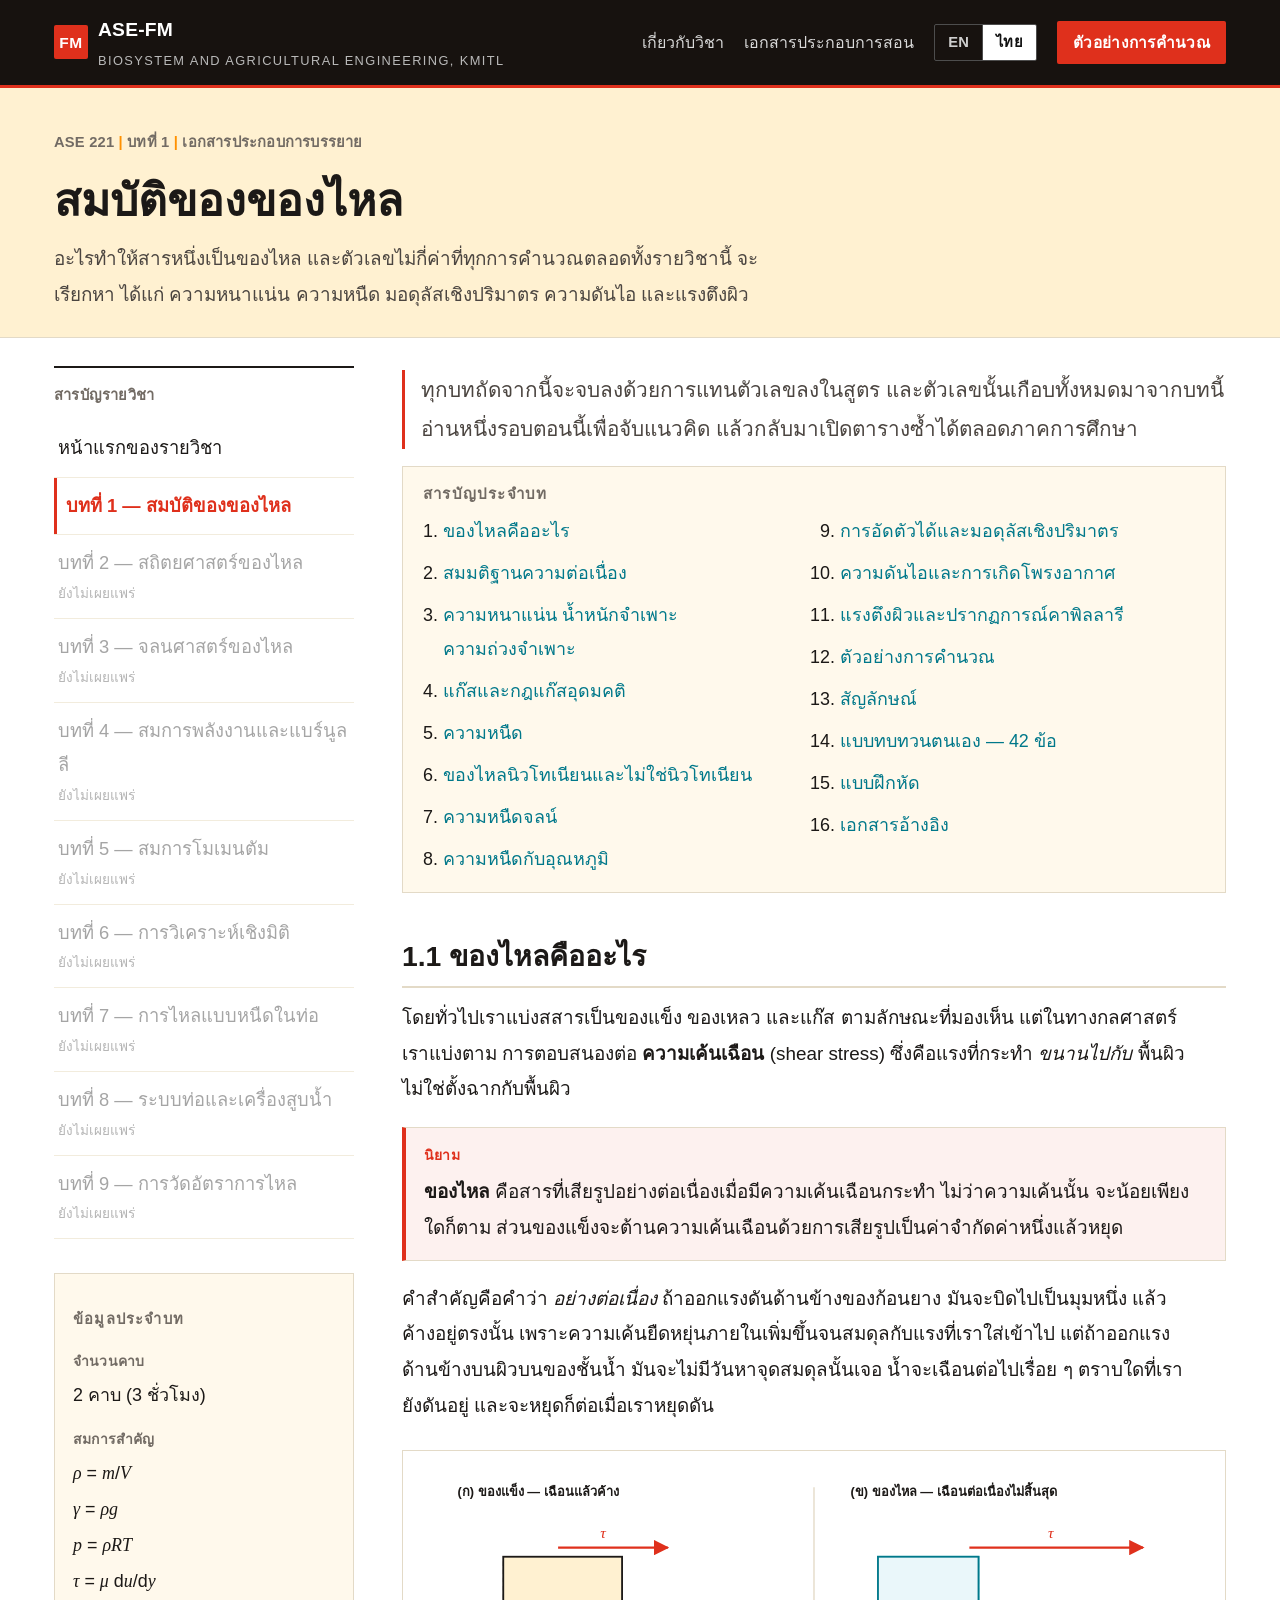
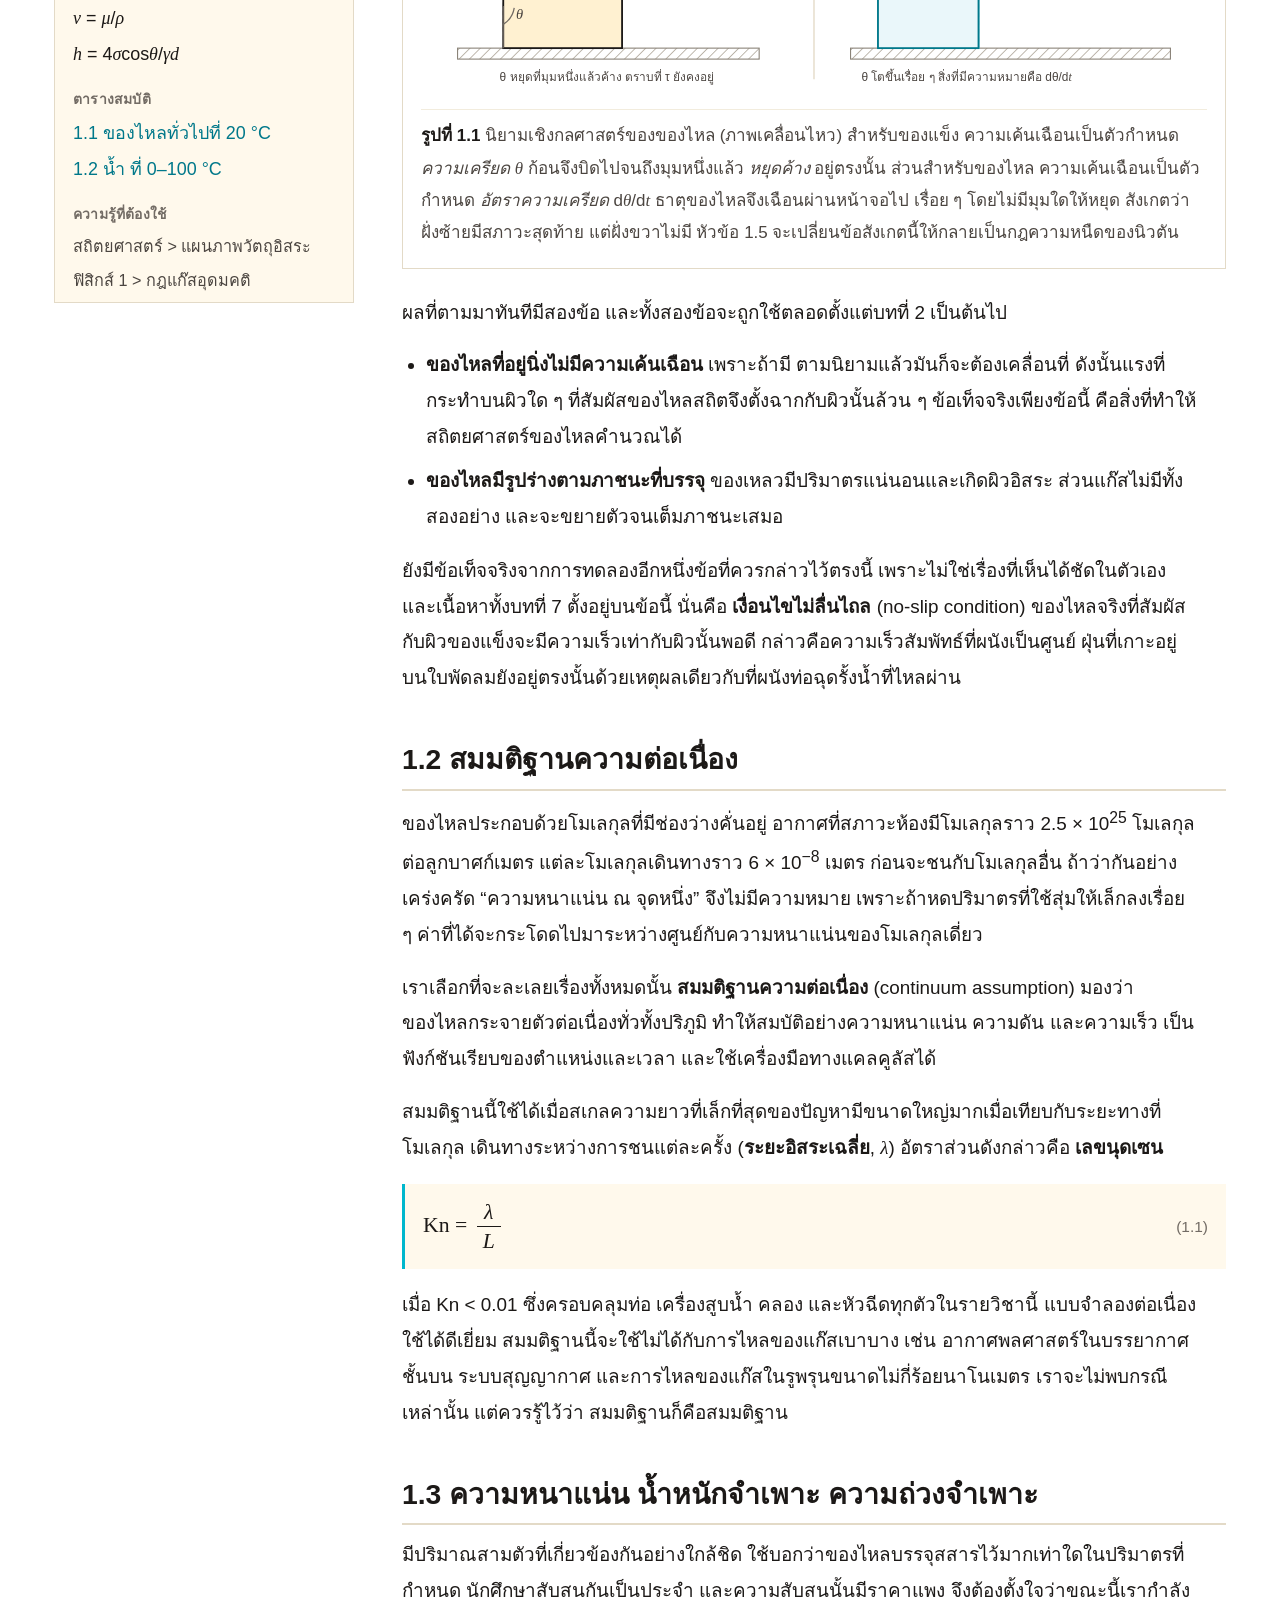
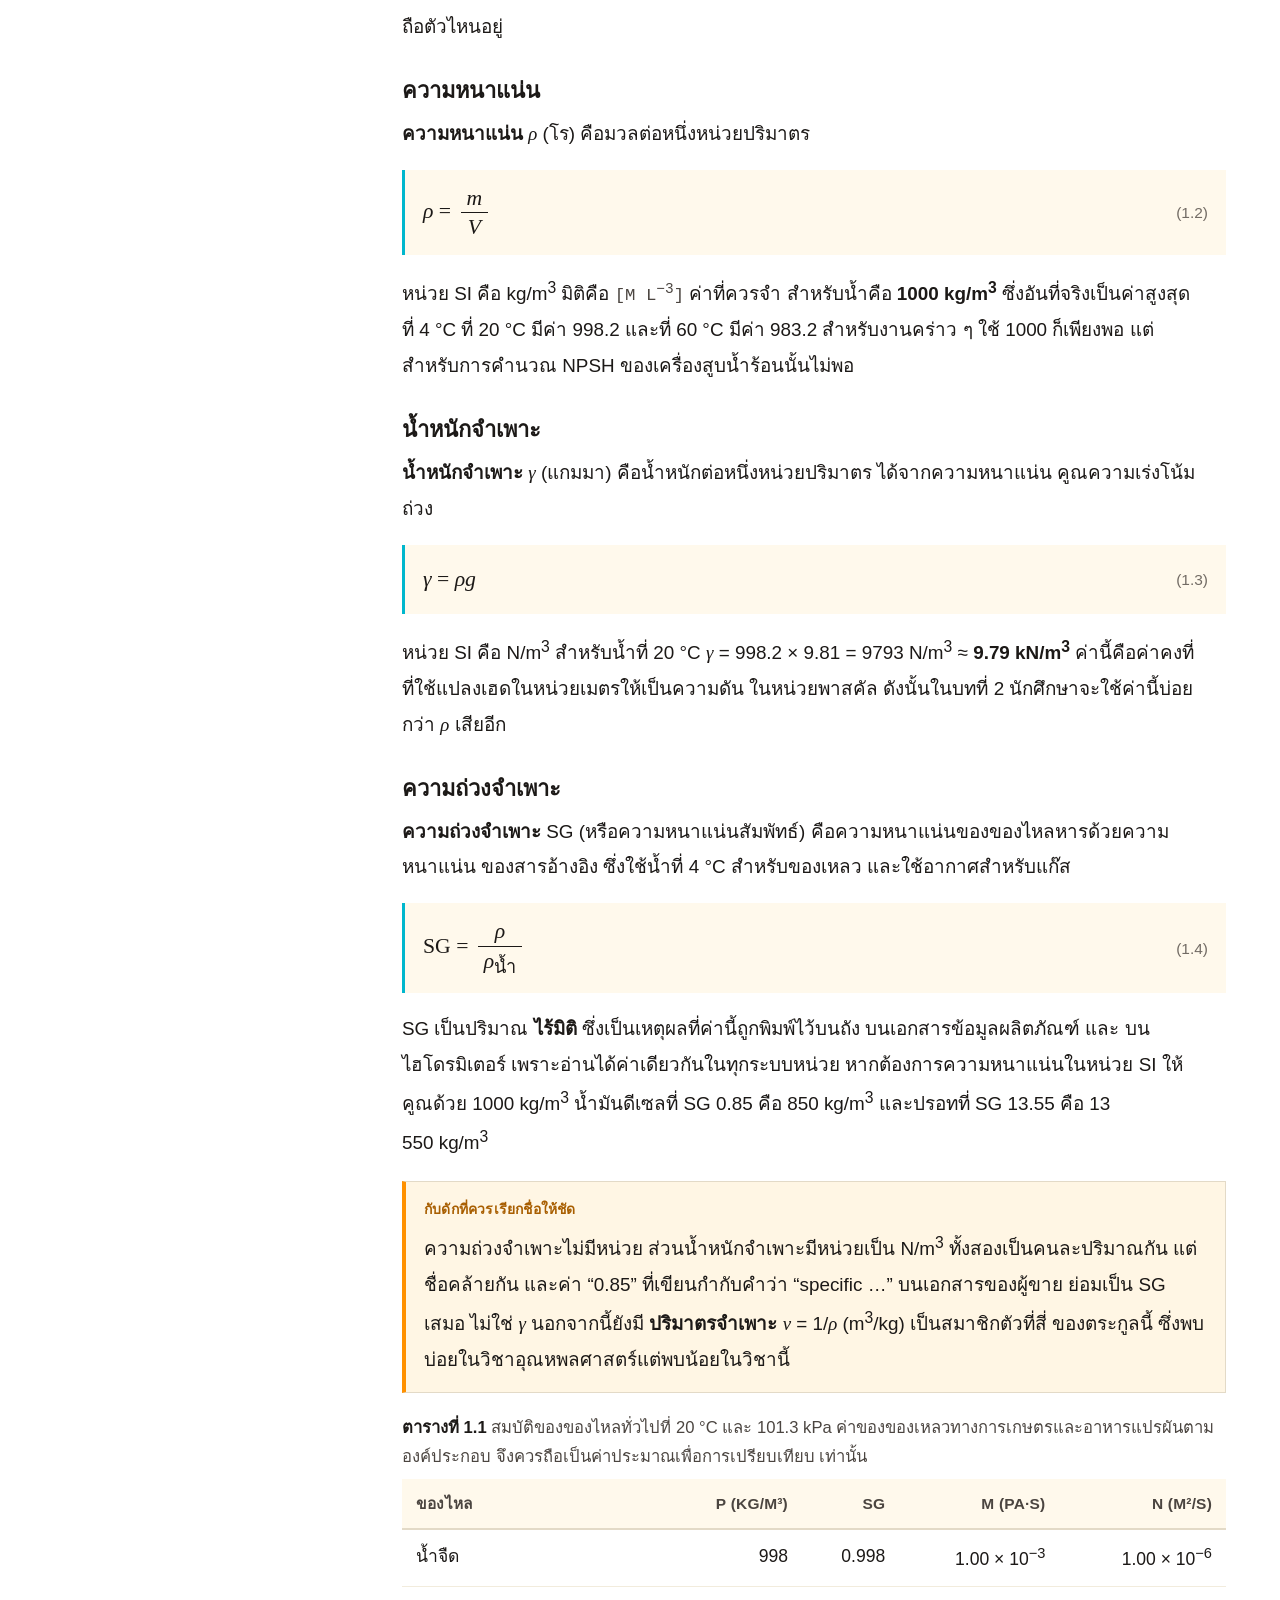
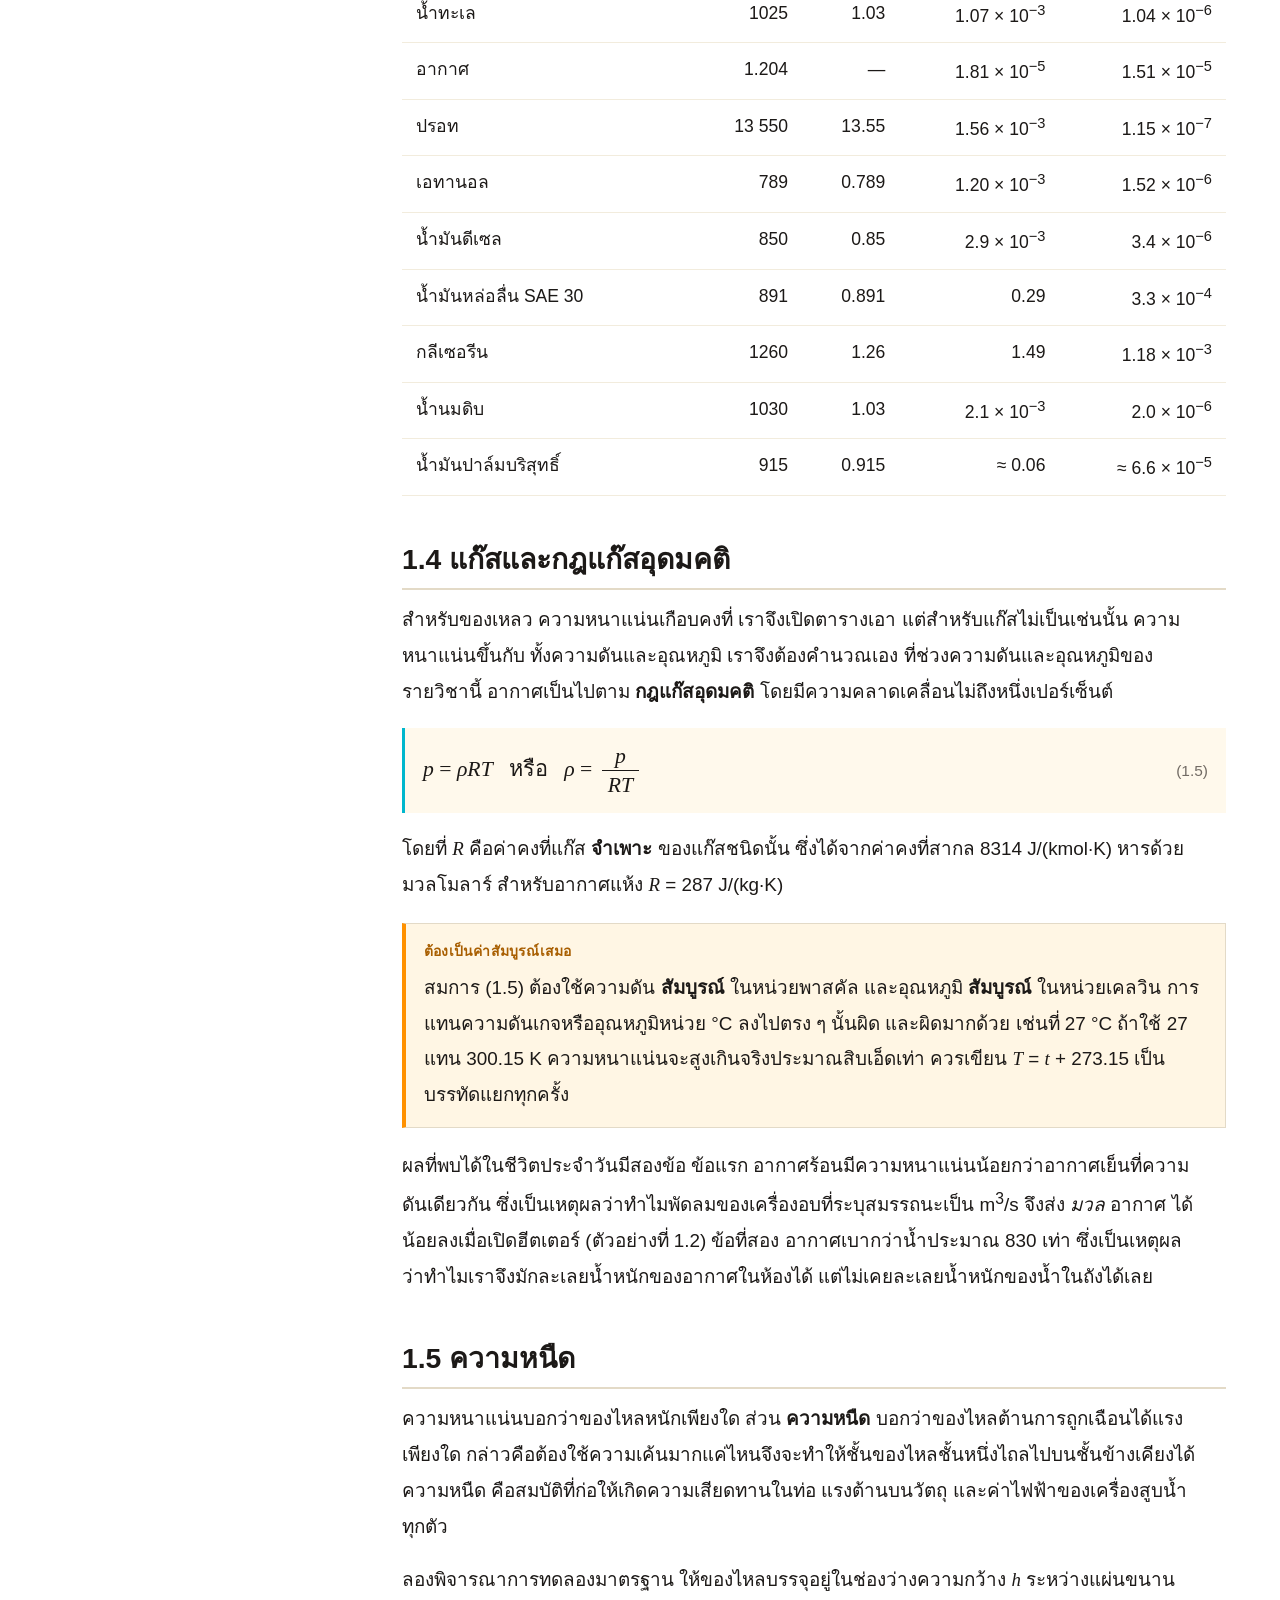
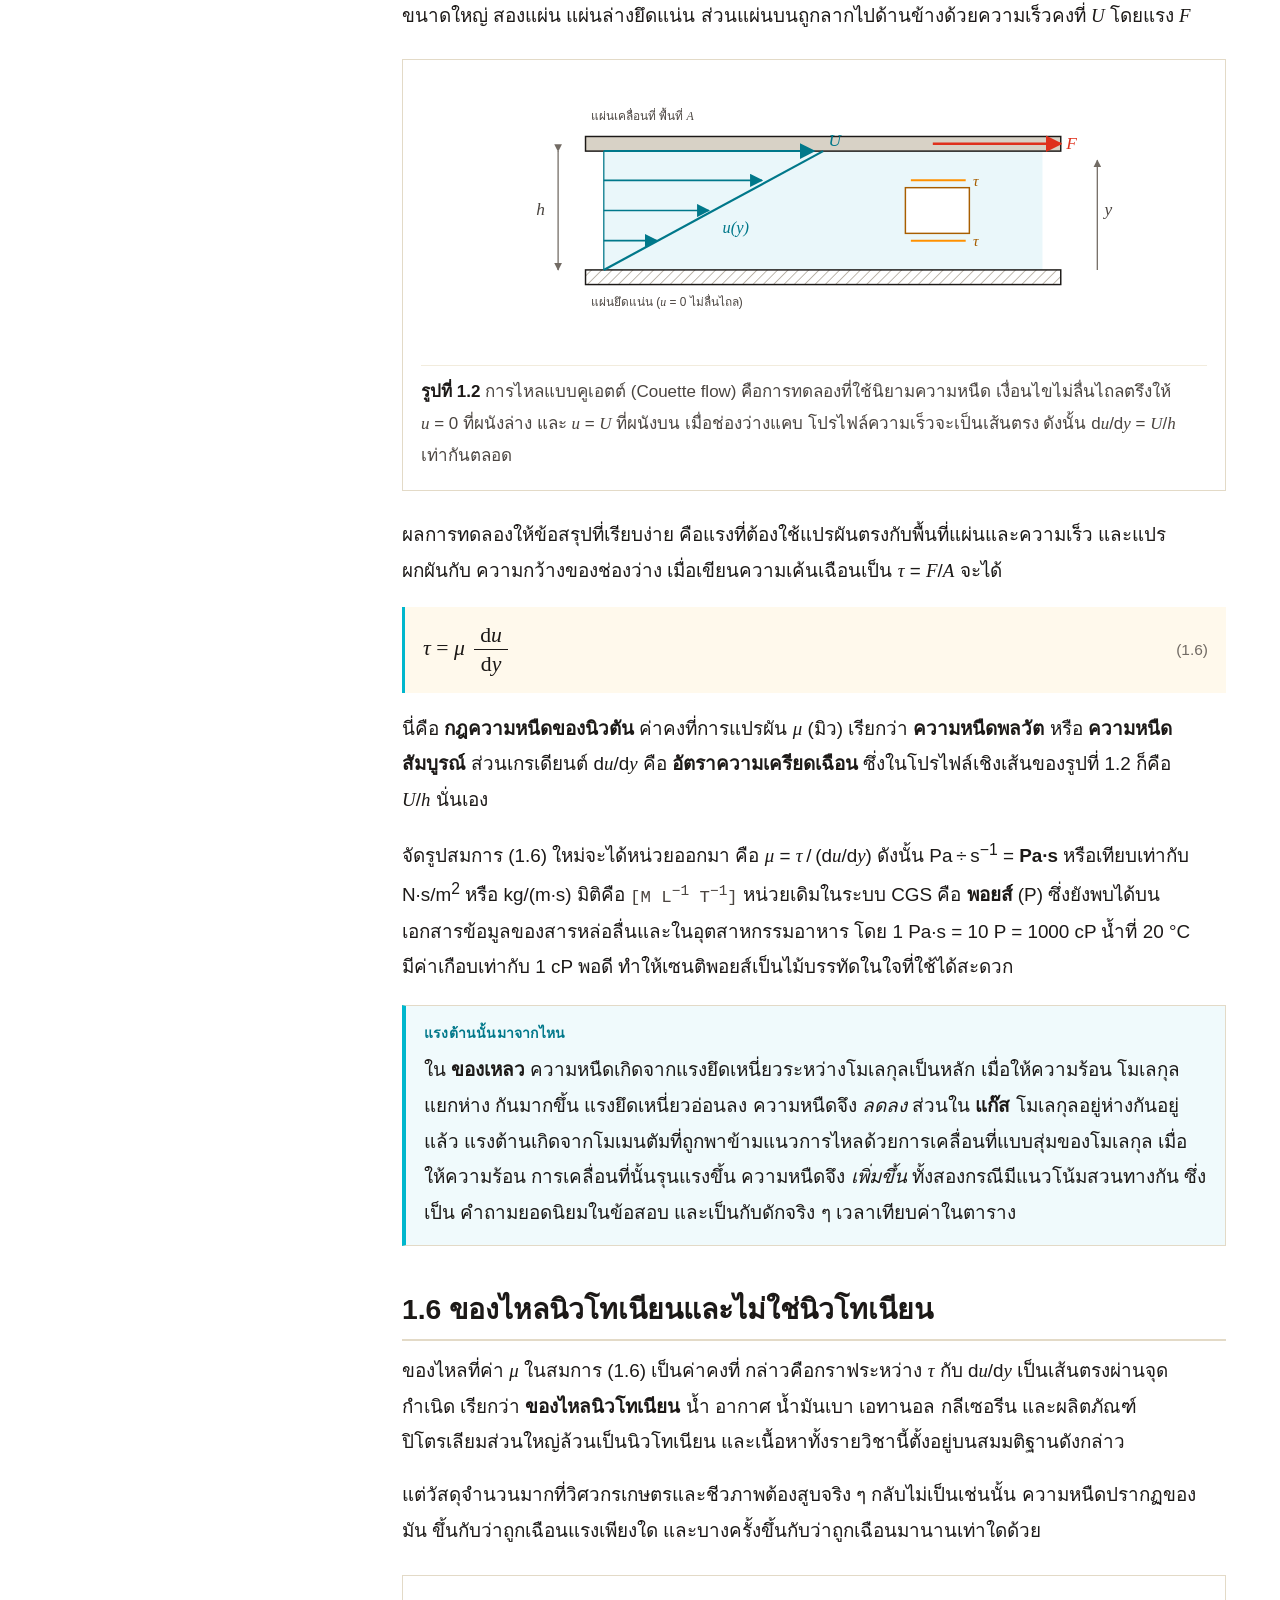
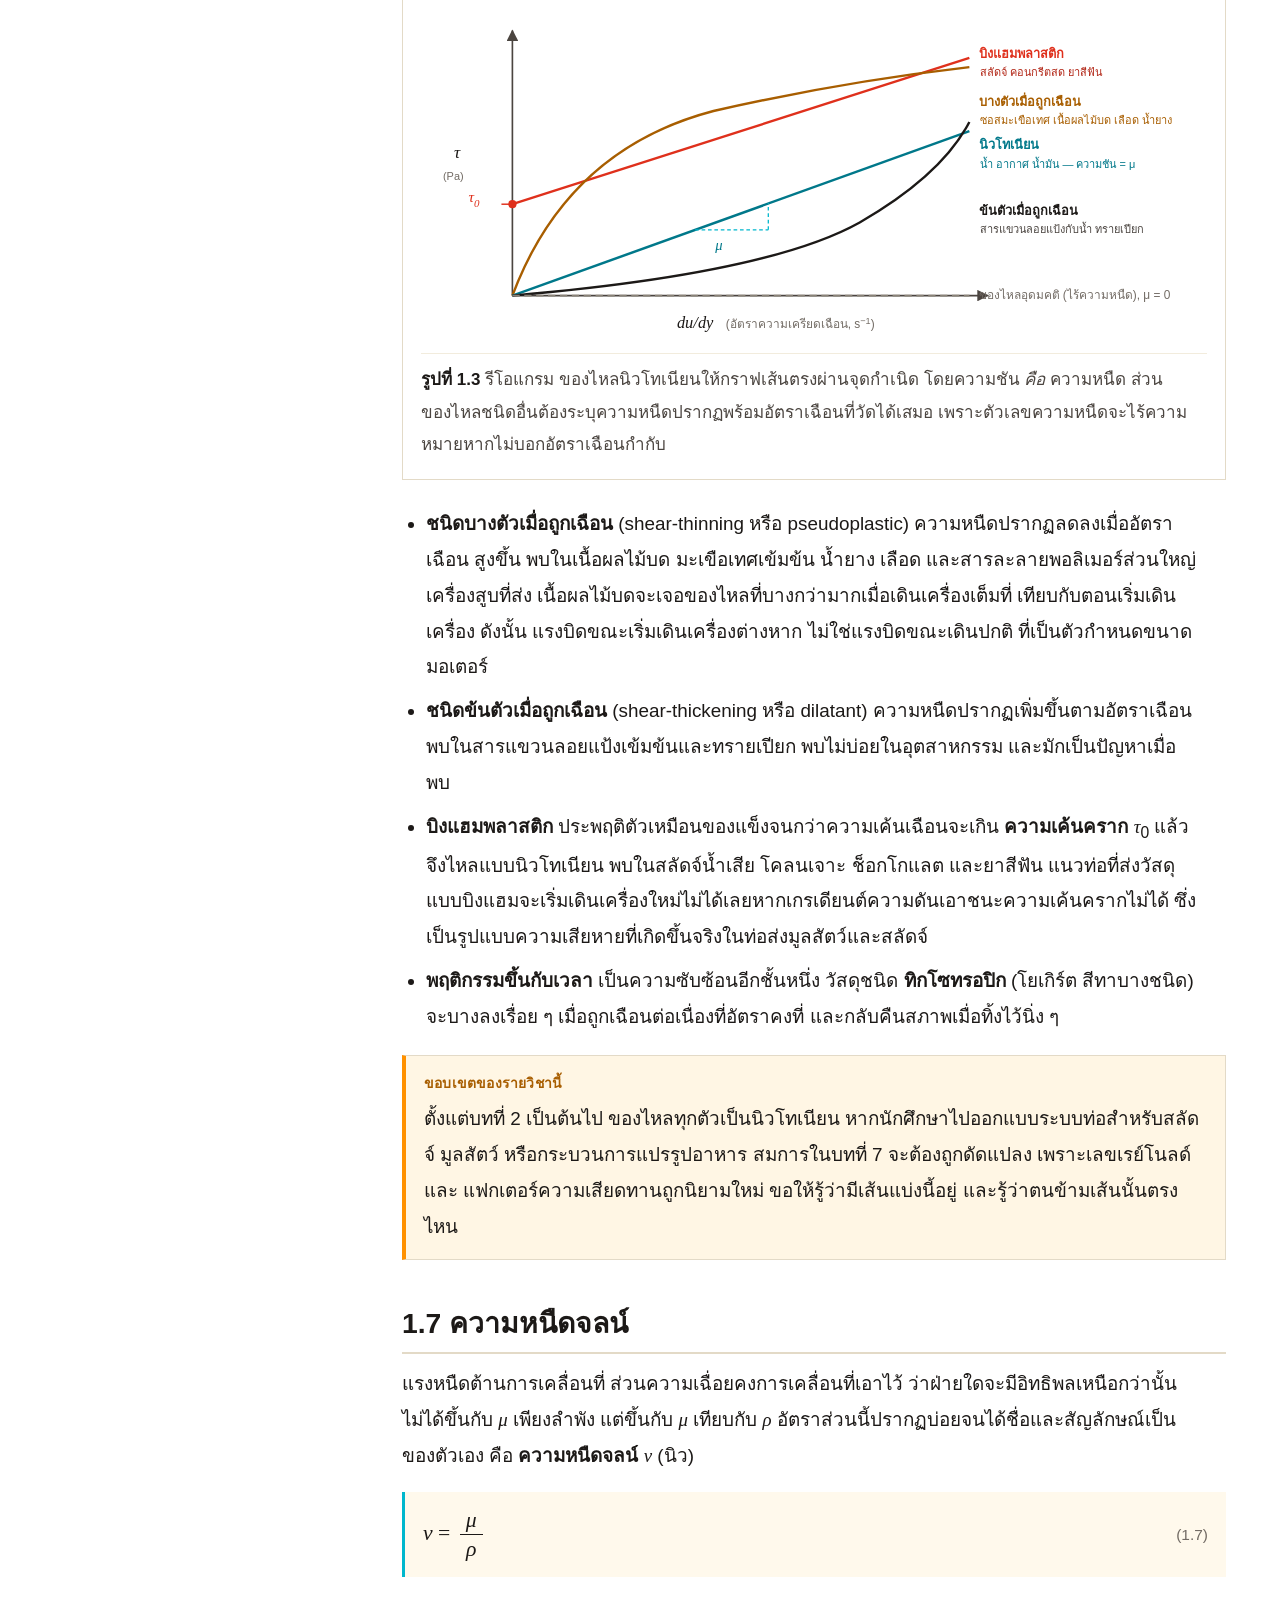
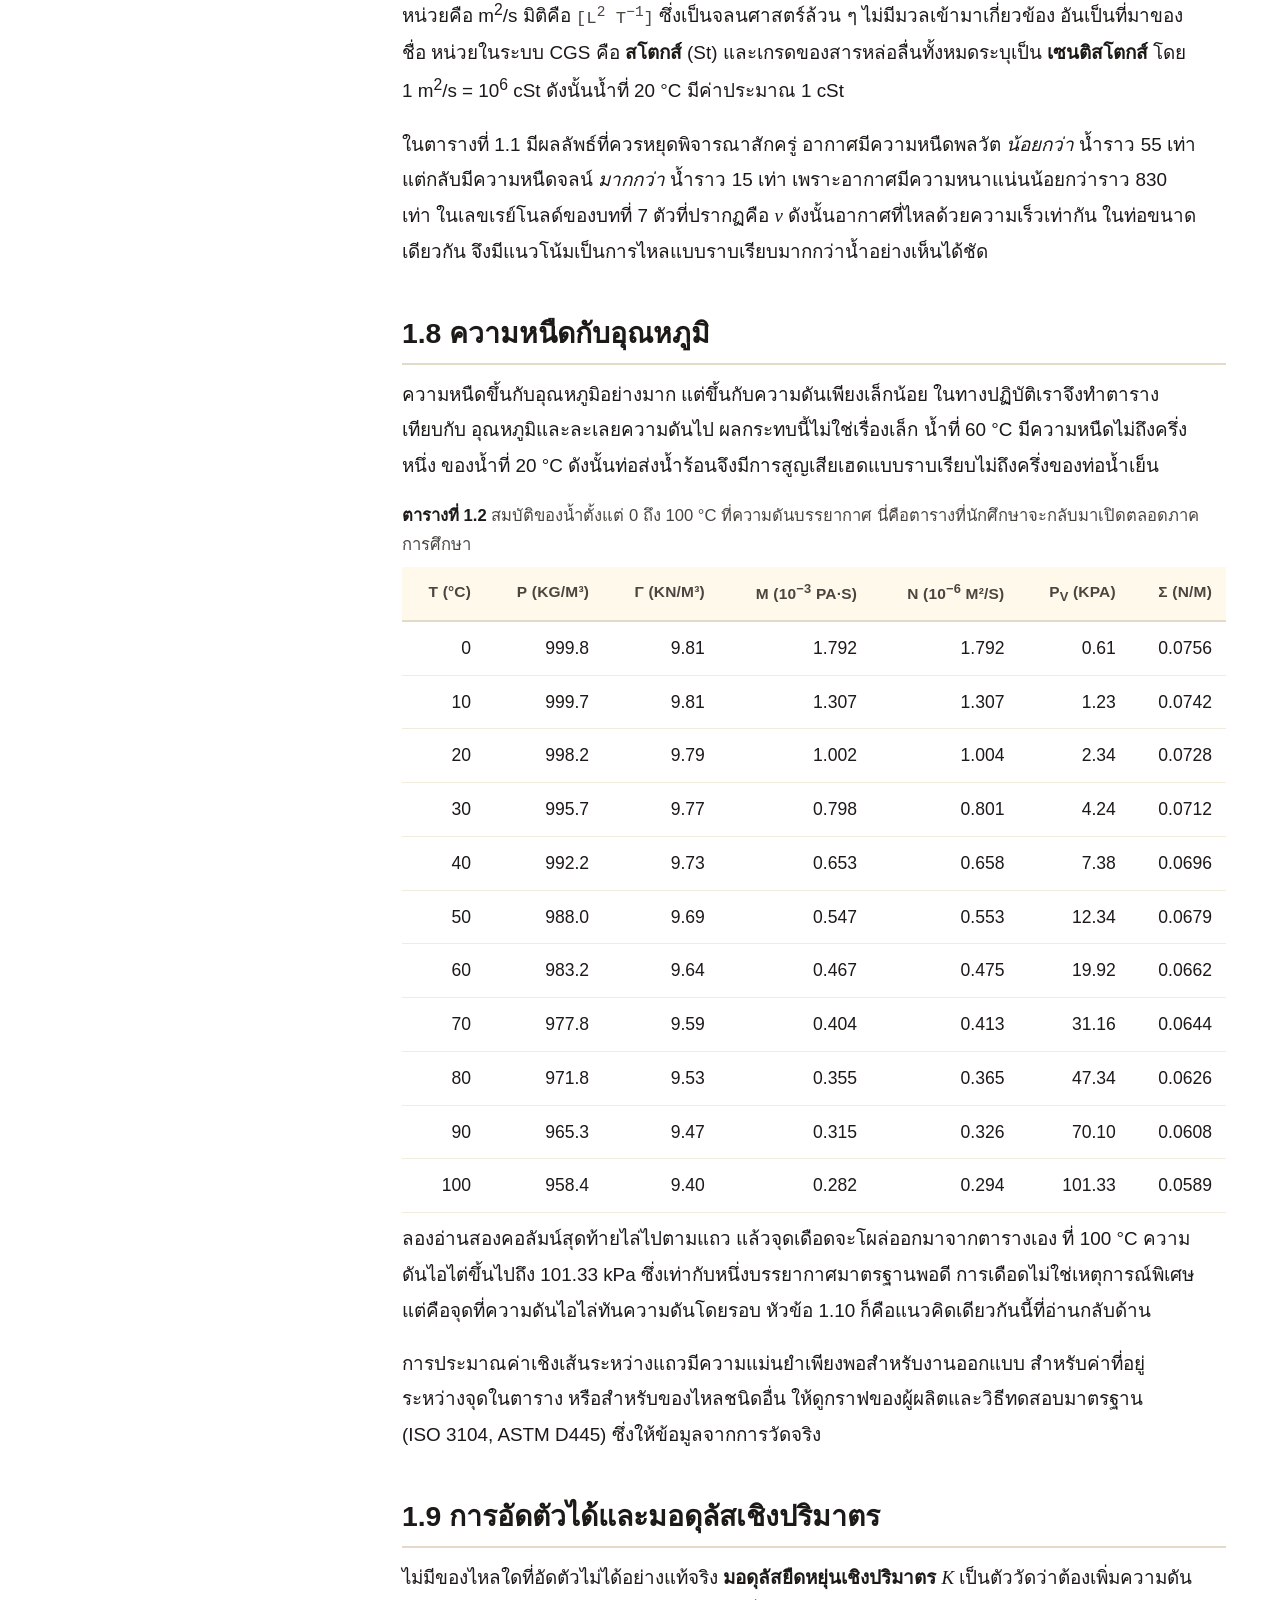
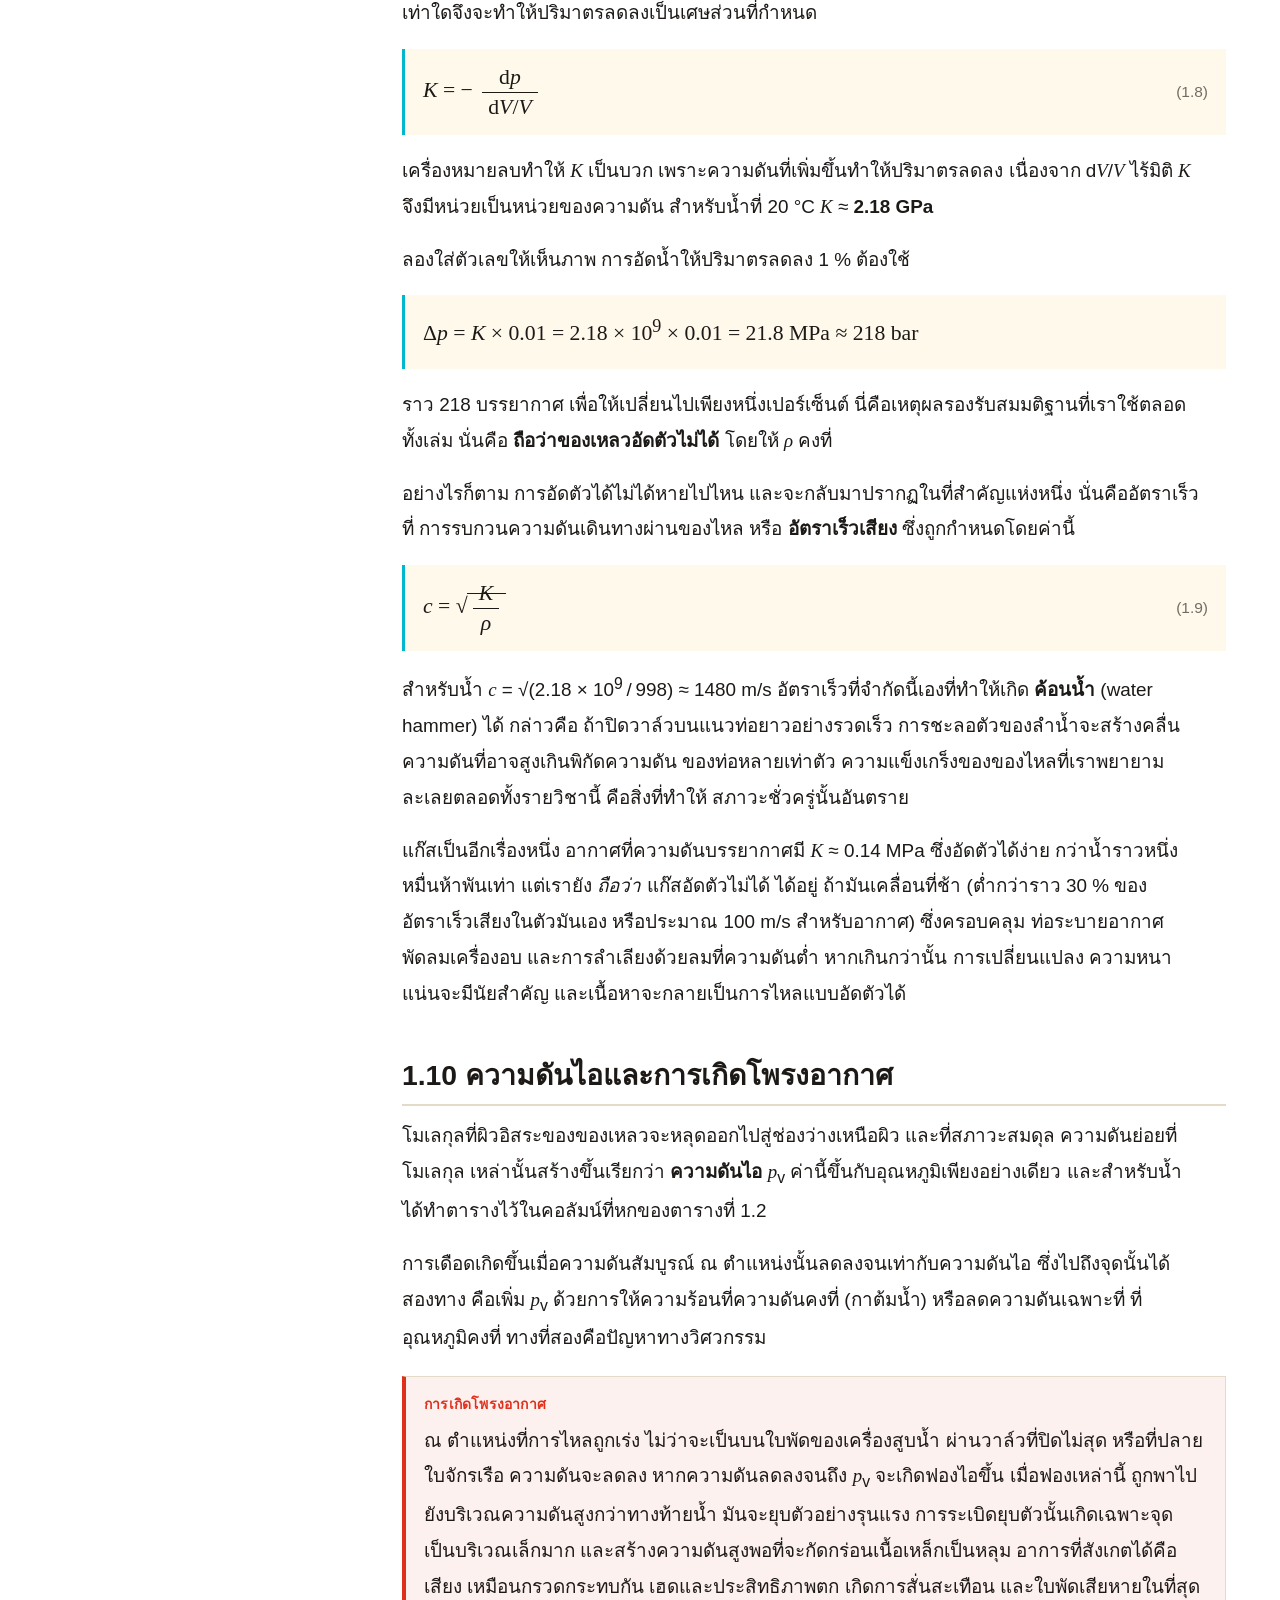
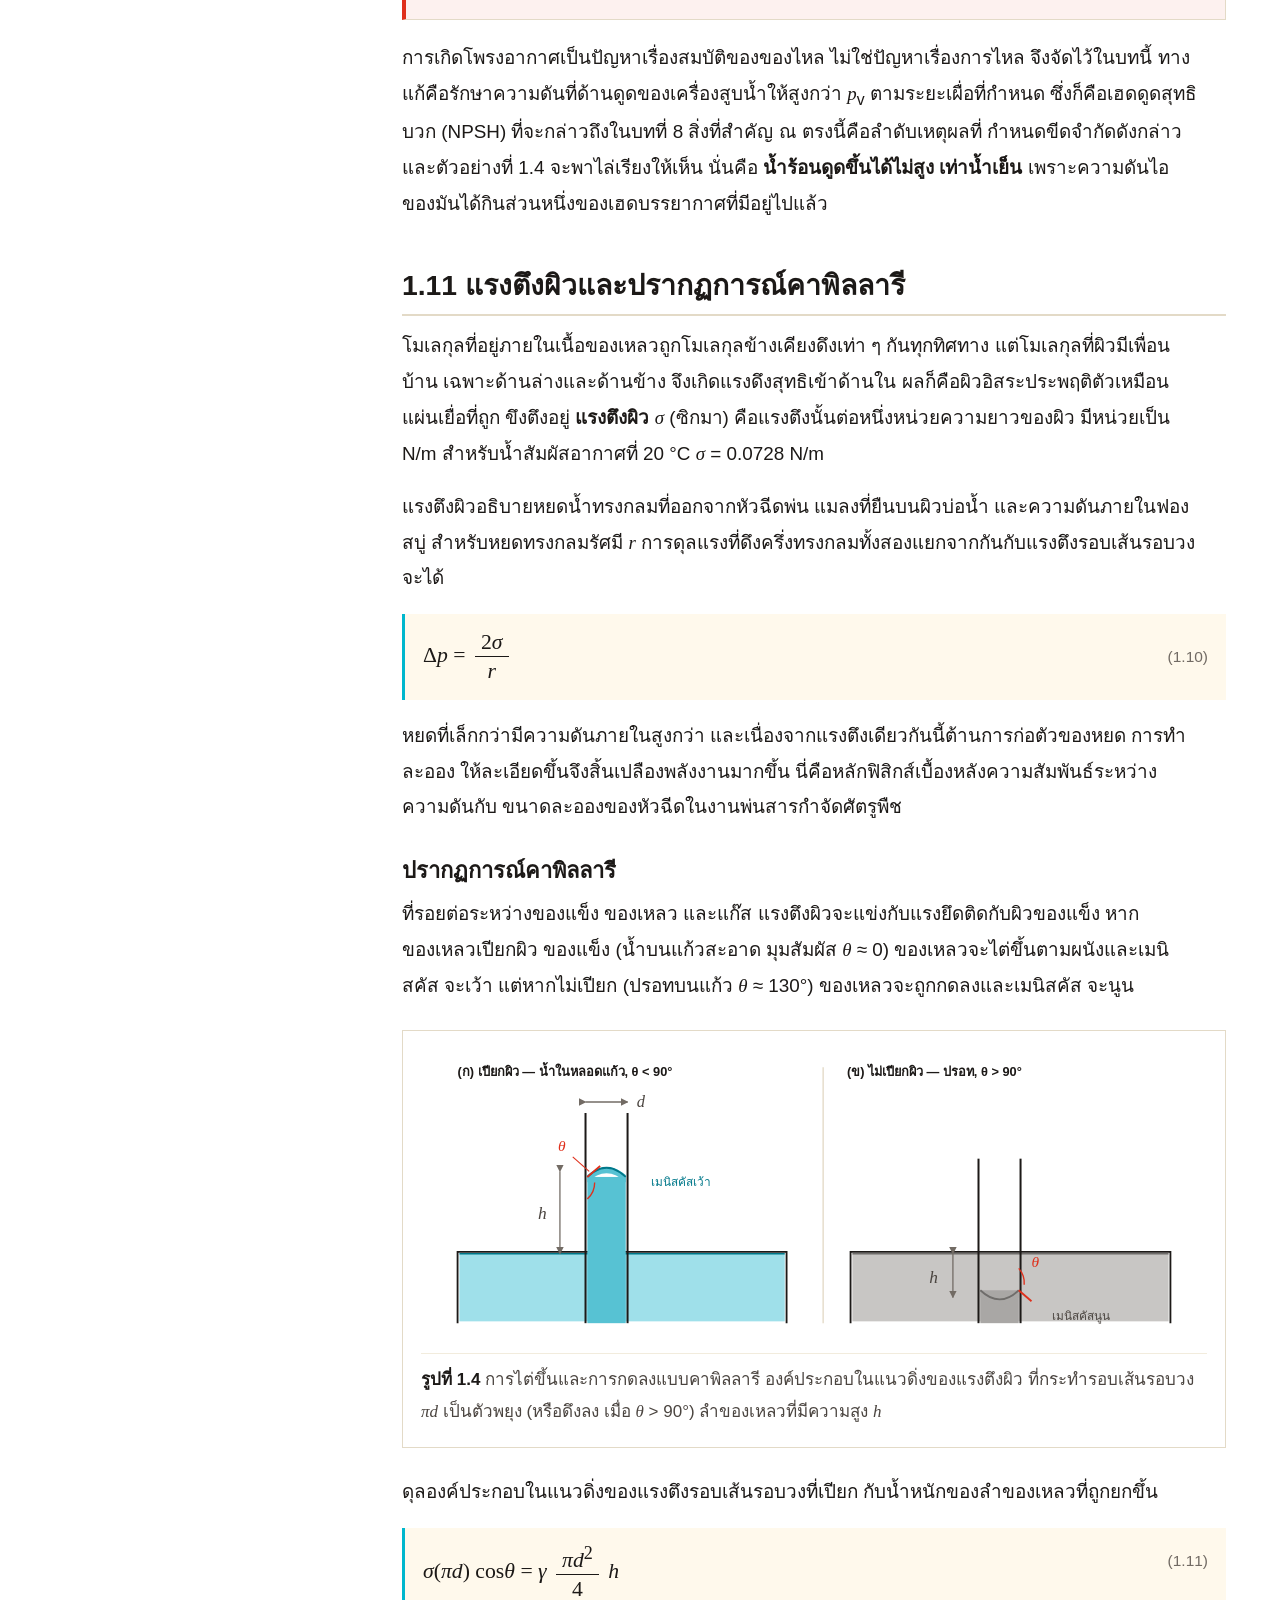
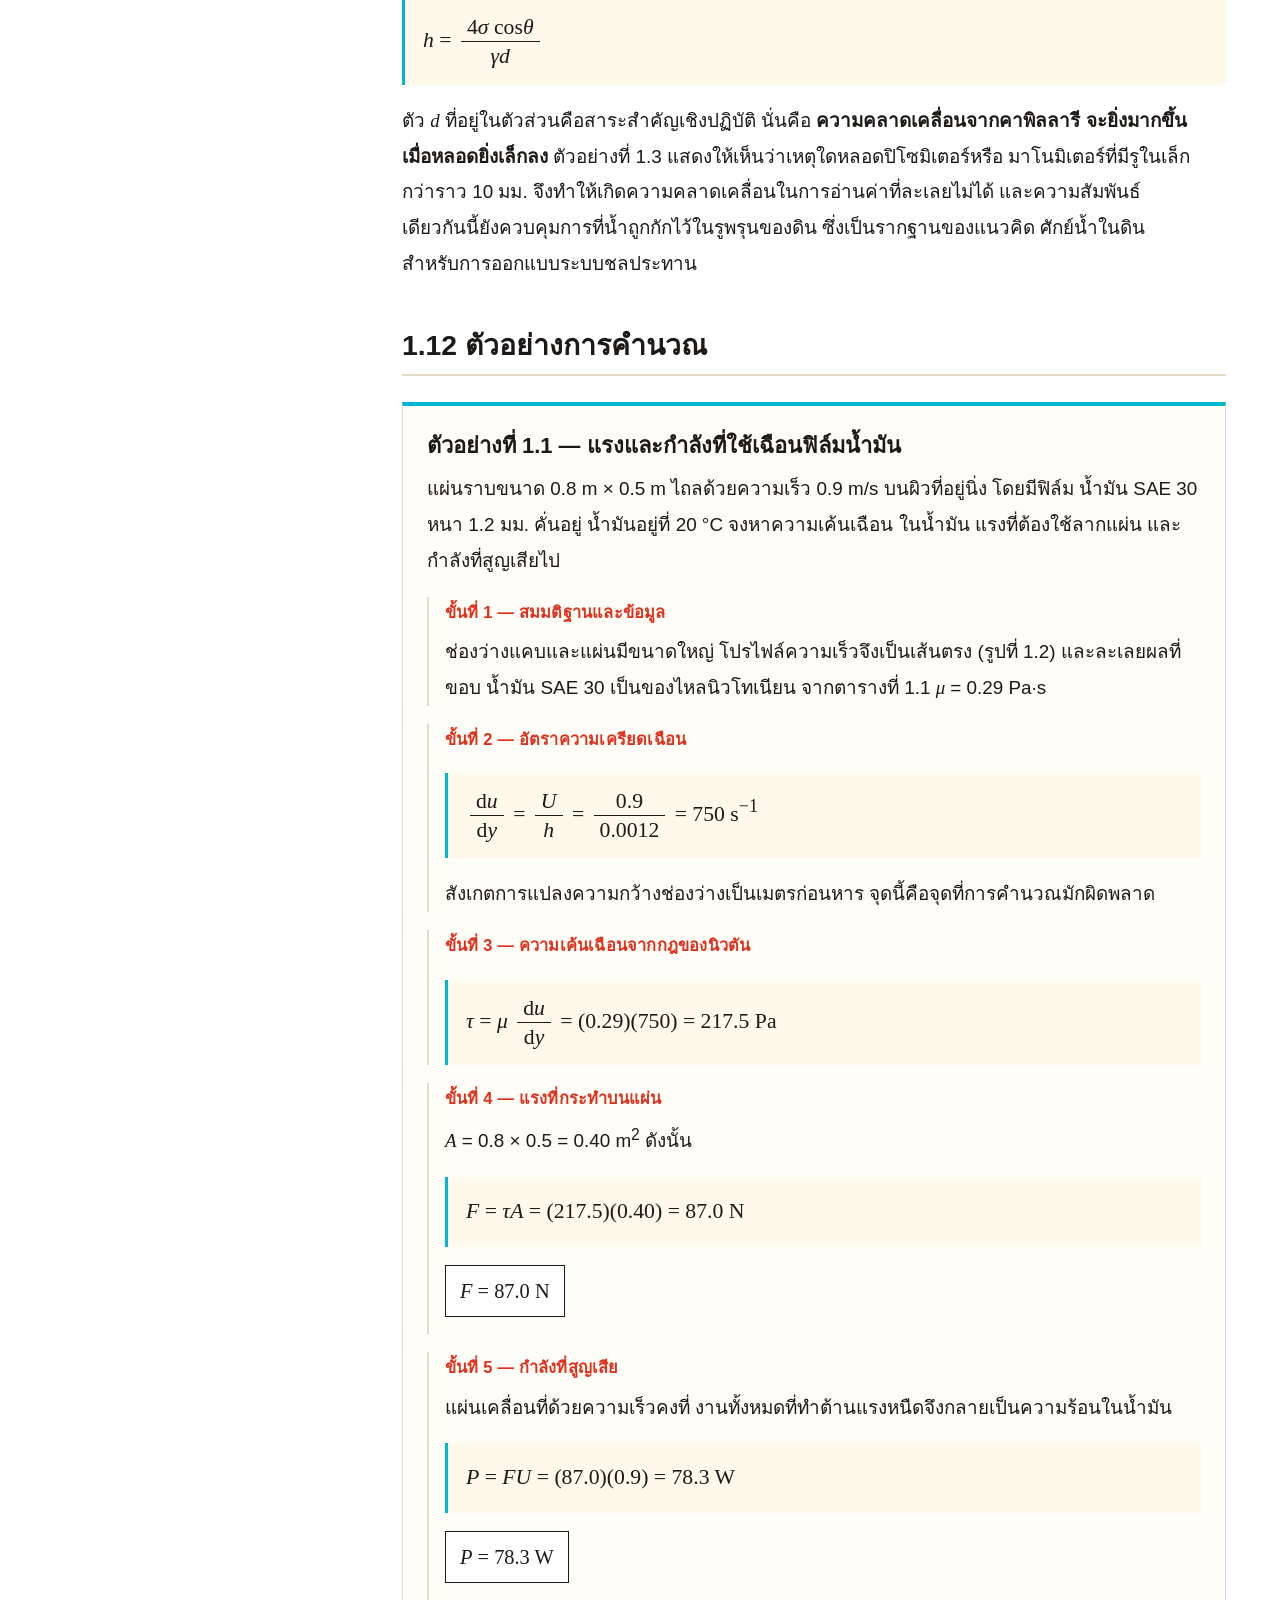
==== chapter1-th.html @ c70776d1 "Add 42-question self-check to Chapter 1 as §1.14 Students asked to review the concepts before attemp" ====
<!DOCTYPE html>
<html lang="th">
<head>
<meta charset="utf-8">
<meta name="viewport" content="width=device-width, initial-scale=1">
<title>บทที่ 1: สมบัติของของไหล | ASE 221 กลศาสตร์ของไหล</title>
<meta name="description" content="ของไหลคืออะไร สมมติฐานความต่อเนื่อง ความหนาแน่นและน้ำหนักจำเพาะ กฎแก๊สอุดมคติ ความหนืดและกฎของนิวตัน ของไหลไม่ใช่นิวโทเนียน มอดุลัสเชิงปริมาตร ความดันไอและโพรงอากาศ แรงตึงผิวและปรากฏการณ์คาพิลลารี">
<link rel="stylesheet" href="style.css">
</head>
<body>

<header class="topbar">
  <div class="topbar-inner">
    <a class="logo" href="index-th.html">
      <span class="logo-mark">FM</span>
      <span class="logo-text">ASE-FM<small lang="en">Biosystem and Agricultural Engineering, KMITL</small></span>
    </a>
    <span class="topbar-spacer"></span>
    <nav class="topbar-nav">
      <a href="index-th.html">เกี่ยวกับวิชา</a>
      <a href="chapter1-th.html">เอกสารประกอบการสอน</a>
    </nav>
    <div class="lang-switch">
      <a href="chapter1.html" lang="en">EN</a>
      <a href="chapter1-th.html" class="active">ไทย</a>
    </div>
    <a class="btn-give" href="#s12">ตัวอย่างการคำนวณ</a>
  </div>
</header>

<div class="masthead">
  <div class="masthead-inner">
    <p class="eyebrow">ASE 221 <span>|</span> บทที่ 1 <span>|</span> เอกสารประกอบการบรรยาย</p>
    <h1>สมบัติของของไหล</h1>
    <p class="tagline">อะไรทำให้สารหนึ่งเป็นของไหล และตัวเลขไม่กี่ค่าที่ทุกการคำนวณตลอดทั้งรายวิชานี้
      จะเรียกหา ได้แก่ ความหนาแน่น ความหนืด มอดุลัสเชิงปริมาตร ความดันไอ และแรงตึงผิว</p>
  </div>
</div>

<div class="layout">

  <aside class="sidebar">
    <nav class="course-menu">
      <h2>สารบัญรายวิชา</h2>
      <ul>
        <li><a href="index-th.html">หน้าแรกของรายวิชา</a></li>
        <li><a href="chapter1-th.html" class="active">บทที่&nbsp;1 &mdash; สมบัติของของไหล</a></li>
        <li><span class="muted">บทที่&nbsp;2 &mdash; สถิตยศาสตร์ของไหล<em>ยังไม่เผยแพร่</em></span></li>
        <li><span class="muted">บทที่&nbsp;3 &mdash; จลนศาสตร์ของไหล<em>ยังไม่เผยแพร่</em></span></li>
        <li><span class="muted">บทที่&nbsp;4 &mdash; สมการพลังงานและแบร์นูลลี<em>ยังไม่เผยแพร่</em></span></li>
        <li><span class="muted">บทที่&nbsp;5 &mdash; สมการโมเมนตัม<em>ยังไม่เผยแพร่</em></span></li>
        <li><span class="muted">บทที่&nbsp;6 &mdash; การวิเคราะห์เชิงมิติ<em>ยังไม่เผยแพร่</em></span></li>
        <li><span class="muted">บทที่&nbsp;7 &mdash; การไหลแบบหนืดในท่อ<em>ยังไม่เผยแพร่</em></span></li>
        <li><span class="muted">บทที่&nbsp;8 &mdash; ระบบท่อและเครื่องสูบน้ำ<em>ยังไม่เผยแพร่</em></span></li>
        <li><span class="muted">บทที่&nbsp;9 &mdash; การวัดอัตราการไหล<em>ยังไม่เผยแพร่</em></span></li>
      </ul>
    </nav>

    <section class="course-info">
      <h2>ข้อมูลประจำบท</h2>
      <dl>
        <dt>จำนวนคาบ</dt>
        <dd>2 คาบ (3 ชั่วโมง)</dd>

        <dt>สมการสำคัญ</dt>
        <dd>
          <ul>
            <li><var>&rho;</var> = <var>m</var>/<var>V</var></li>
            <li><var>&gamma;</var> = <var>&rho;g</var></li>
            <li><var>p</var> = <var>&rho;RT</var></li>
            <li><var>&tau;</var> = <var>&mu;</var> d<var>u</var>/d<var>y</var></li>
            <li><var>&nu;</var> = <var>&mu;</var>/<var>&rho;</var></li>
            <li><var>h</var> = 4<var>&sigma;</var>cos<var>&theta;</var>/<var>&gamma;d</var></li>
          </ul>
        </dd>

        <dt>ตารางสมบัติ</dt>
        <dd>
          <ul>
            <li><a href="#t1">1.1 ของไหลทั่วไปที่ 20&nbsp;&deg;C</a></li>
            <li><a href="#t2">1.2 น้ำ ที่ 0&ndash;100&nbsp;&deg;C</a></li>
          </ul>
        </dd>

        <dt>ความรู้ที่ต้องใช้</dt>
        <dd class="crumbs">สถิตยศาสตร์ &gt; แผนภาพวัตถุอิสระ</dd>
        <dd class="crumbs">ฟิสิกส์ 1 &gt; กฎแก๊สอุดมคติ</dd>
      </dl>
    </section>
  </aside>

  <main class="content">

    <p class="lead">ทุกบทถัดจากนี้จะจบลงด้วยการแทนตัวเลขลงในสูตร และตัวเลขนั้นเกือบทั้งหมดมาจากบทนี้
      อ่านหนึ่งรอบตอนนี้เพื่อจับแนวคิด แล้วกลับมาเปิดตารางซ้ำได้ตลอดภาคการศึกษา</p>

    <nav class="toc">
      <h2>สารบัญประจำบท</h2>
      <ol>
        <li><a href="#s1">ของไหลคืออะไร</a></li>
        <li><a href="#s2">สมมติฐานความต่อเนื่อง</a></li>
        <li><a href="#s3">ความหนาแน่น น้ำหนักจำเพาะ ความถ่วงจำเพาะ</a></li>
        <li><a href="#s4">แก๊สและกฎแก๊สอุดมคติ</a></li>
        <li><a href="#s5">ความหนืด</a></li>
        <li><a href="#s6">ของไหลนิวโทเนียนและไม่ใช่นิวโทเนียน</a></li>
        <li><a href="#s7">ความหนืดจลน์</a></li>
        <li><a href="#s8">ความหนืดกับอุณหภูมิ</a></li>
        <li><a href="#s9">การอัดตัวได้และมอดุลัสเชิงปริมาตร</a></li>
        <li><a href="#s10">ความดันไอและการเกิดโพรงอากาศ</a></li>
        <li><a href="#s11">แรงตึงผิวและปรากฏการณ์คาพิลลารี</a></li>
        <li><a href="#s12">ตัวอย่างการคำนวณ</a></li>
        <li><a href="#s13">สัญลักษณ์</a></li>
        <li><a href="#s14">แบบทบทวนตนเอง &mdash; 42 ข้อ</a></li>
        <li><a href="#s15">แบบฝึกหัด</a></li>
        <li><a href="#s16">เอกสารอ้างอิง</a></li>
      </ol>
    </nav>

    <!-- ============================================================ 1.1 -->
    <h2 id="s1">1.1 ของไหลคืออะไร</h2>

    <p>โดยทั่วไปเราแบ่งสสารเป็นของแข็ง ของเหลว และแก๊ส ตามลักษณะที่มองเห็น แต่ในทางกลศาสตร์เราแบ่งตาม
      การตอบสนองต่อ <b>ความเค้นเฉือน</b> (shear stress) ซึ่งคือแรงที่กระทำ <em>ขนานไปกับ</em> พื้นผิว
      ไม่ใช่ตั้งฉากกับพื้นผิว</p>

    <div class="callout rule">
      <span class="label">นิยาม</span>
      <p><b>ของไหล</b> คือสารที่เสียรูปอย่างต่อเนื่องเมื่อมีความเค้นเฉือนกระทำ ไม่ว่าความเค้นนั้น
        จะน้อยเพียงใดก็ตาม ส่วนของแข็งจะต้านความเค้นเฉือนด้วยการเสียรูปเป็นค่าจำกัดค่าหนึ่งแล้วหยุด</p>
    </div>

    <p>คำสำคัญคือคำว่า <em>อย่างต่อเนื่อง</em> ถ้าออกแรงดันด้านข้างของก้อนยาง มันจะบิดไปเป็นมุมหนึ่ง
      แล้วค้างอยู่ตรงนั้น เพราะความเค้นยืดหยุ่นภายในเพิ่มขึ้นจนสมดุลกับแรงที่เราใส่เข้าไป แต่ถ้าออกแรง
      ด้านข้างบนผิวบนของชั้นน้ำ มันจะไม่มีวันหาจุดสมดุลนั้นเจอ น้ำจะเฉือนต่อไปเรื่อย ๆ ตราบใดที่เรายังดันอยู่
      และจะหยุดก็ต่อเมื่อเราหยุดดัน</p>

    <figure>
      <svg viewBox="0 0 860 250" role="img" aria-label="ภาพซ้าย: ของแข็งถูกเฉือนเป็นมุมคงที่แล้วหยุด ภาพขวา: ธาตุของไหลที่เฉือนต่อเนื่องไม่สิ้นสุด">
        <defs>
          <marker id="a1" viewBox="0 0 10 10" refX="9" refY="5" markerWidth="7" markerHeight="7" orient="auto">
            <path d="M0,0 L10,5 L0,10 z" fill="#DF301C"/>
          </marker>
          <pattern id="hatch" width="8" height="8" patternUnits="userSpaceOnUse" patternTransform="rotate(45)">
            <line x1="0" y1="0" x2="0" y2="8" stroke="#b9b2a7" stroke-width="2"/>
          </pattern>
        </defs>

        <text x="40" y="30" font-family="Leelawadee UI, Tahoma, Arial" font-size="14" font-weight="700" fill="#1c1917">(ก) ของแข็ง &mdash; เฉือนแล้วค้าง</text>
        <rect x="40" y="196" width="330" height="12" fill="url(#hatch)" stroke="#8a8378" stroke-width="1.2"/>
        <rect x="90" y="96" width="130" height="100" fill="none" stroke="#c9c9c9" stroke-width="1.6" stroke-dasharray="5 4"/>
        <rect class="shear-solid" x="90" y="96" width="130" height="100" fill="#FFF1D1" stroke="#1c1917" stroke-width="2"/>
        <g class="stress-solid">
          <line x1="150" y1="86" x2="270" y2="86" stroke="#DF301C" stroke-width="2.4" marker-end="url(#a1)"/>
          <text x="196" y="76" font-family="Cambria, Georgia, serif" font-size="17" font-style="italic" fill="#DF301C">&tau;</text>
        </g>
        <path d="M90,196 L90,150" stroke="#726b64" stroke-width="1.2"/>
        <g class="theta-mark">
          <path d="M90,170 A26,26 0 0,0 102,152" fill="none" stroke="#726b64" stroke-width="1.4"/>
          <text x="104" y="164" font-family="Cambria, Georgia, serif" font-size="16" font-style="italic" fill="#4b4540">&theta;</text>
        </g>
        <text x="86" y="232" font-family="Leelawadee UI, Tahoma, Arial" font-size="13" fill="#4b4540">&theta; หยุดที่มุมหนึ่งแล้วค้าง ตราบที่ &tau; ยังคงอยู่</text>

        <line x1="430" y1="20" x2="430" y2="230" stroke="#e3dac7" stroke-width="1.5"/>

        <text x="470" y="30" font-family="Leelawadee UI, Tahoma, Arial" font-size="14" font-weight="700" fill="#1c1917">(ข) ของไหล &mdash; เฉือนต่อเนื่องไม่สิ้นสุด</text>
        <rect x="470" y="196" width="350" height="12" fill="url(#hatch)" stroke="#8a8378" stroke-width="1.2"/>
        <rect x="500" y="96" width="110" height="100" fill="none" stroke="#c9c9c9" stroke-width="1.6" stroke-dasharray="5 4"/>
        <rect class="shear-fluid d1" x="500" y="96" width="110" height="100" fill="#eaf7fa" stroke="#9fd8e2" stroke-width="1.8"/>
        <rect class="shear-fluid d2" x="500" y="96" width="110" height="100" fill="#eaf7fa" stroke="#57c2d3" stroke-width="1.8"/>
        <rect class="shear-fluid" x="500" y="96" width="110" height="100" fill="#eaf7fa" stroke="#00788A" stroke-width="2"/>
        <g class="stress-fluid">
          <line x1="600" y1="86" x2="790" y2="86" stroke="#DF301C" stroke-width="2.4" marker-end="url(#a1)"/>
          <text x="686" y="76" font-family="Cambria, Georgia, serif" font-size="17" font-style="italic" fill="#DF301C">&tau;</text>
        </g>
        <text x="482" y="232" font-family="Leelawadee UI, Tahoma, Arial" font-size="13" fill="#4b4540">&theta; โตขึ้นเรื่อย ๆ สิ่งที่มีความหมายคือ d&theta;/d<tspan font-style="italic" font-family="Cambria, Georgia, serif">t</tspan></text>
      </svg>
      <figcaption><b>รูปที่ 1.1</b> นิยามเชิงกลศาสตร์ของของไหล (ภาพเคลื่อนไหว) สำหรับของแข็ง
        ความเค้นเฉือนเป็นตัวกำหนด <em>ความเครียด</em> <var>&theta;</var> ก้อนจึงบิดไปจนถึงมุมหนึ่งแล้ว
        <em>หยุดค้าง</em> อยู่ตรงนั้น ส่วนสำหรับของไหล ความเค้นเฉือนเป็นตัวกำหนด
        <em>อัตราความเครียด</em> d<var>&theta;</var>/d<var>t</var> ธาตุของไหลจึงเฉือนผ่านหน้าจอไป
        เรื่อย ๆ โดยไม่มีมุมใดให้หยุด สังเกตว่าฝั่งซ้ายมีสภาวะสุดท้าย แต่ฝั่งขวาไม่มี
        หัวข้อ&nbsp;1.5 จะเปลี่ยนข้อสังเกตนี้ให้กลายเป็นกฎความหนืดของนิวตัน</figcaption>
    </figure>

    <p>ผลที่ตามมาทันทีมีสองข้อ และทั้งสองข้อจะถูกใช้ตลอดตั้งแต่บทที่&nbsp;2 เป็นต้นไป</p>
    <ul>
      <li><b>ของไหลที่อยู่นิ่งไม่มีความเค้นเฉือน</b> เพราะถ้ามี ตามนิยามแล้วมันก็จะต้องเคลื่อนที่
        ดังนั้นแรงที่กระทำบนผิวใด ๆ ที่สัมผัสของไหลสถิตจึงตั้งฉากกับผิวนั้นล้วน ๆ ข้อเท็จจริงเพียงข้อนี้
        คือสิ่งที่ทำให้สถิตยศาสตร์ของไหลคำนวณได้</li>
      <li><b>ของไหลมีรูปร่างตามภาชนะที่บรรจุ</b> ของเหลวมีปริมาตรแน่นอนและเกิดผิวอิสระ ส่วนแก๊สไม่มีทั้งสองอย่าง
        และจะขยายตัวจนเต็มภาชนะเสมอ</li>
    </ul>

    <p>ยังมีข้อเท็จจริงจากการทดลองอีกหนึ่งข้อที่ควรกล่าวไว้ตรงนี้ เพราะไม่ใช่เรื่องที่เห็นได้ชัดในตัวเอง
      และเนื้อหาทั้งบทที่&nbsp;7 ตั้งอยู่บนข้อนี้ นั่นคือ <b>เงื่อนไขไม่ลื่นไถล</b> (no-slip condition)
      ของไหลจริงที่สัมผัสกับผิวของแข็งจะมีความเร็วเท่ากับผิวนั้นพอดี กล่าวคือความเร็วสัมพัทธ์ที่ผนังเป็นศูนย์
      ฝุ่นที่เกาะอยู่บนใบพัดลมยังอยู่ตรงนั้นด้วยเหตุผลเดียวกับที่ผนังท่อฉุดรั้งน้ำที่ไหลผ่าน</p>

    <!-- ============================================================ 1.2 -->
    <h2 id="s2">1.2 สมมติฐานความต่อเนื่อง</h2>

    <p>ของไหลประกอบด้วยโมเลกุลที่มีช่องว่างคั่นอยู่ อากาศที่สภาวะห้องมีโมเลกุลราว
      2.5&nbsp;&times;&nbsp;10<sup>25</sup> โมเลกุลต่อลูกบาศก์เมตร แต่ละโมเลกุลเดินทางราว
      6&nbsp;&times;&nbsp;10<sup>&minus;8</sup>&nbsp;เมตร ก่อนจะชนกับโมเลกุลอื่น ถ้าว่ากันอย่างเคร่งครัด
      &ldquo;ความหนาแน่น ณ จุดหนึ่ง&rdquo; จึงไม่มีความหมาย เพราะถ้าหดปริมาตรที่ใช้สุ่มให้เล็กลงเรื่อย ๆ
      ค่าที่ได้จะกระโดดไปมาระหว่างศูนย์กับความหนาแน่นของโมเลกุลเดี่ยว</p>

    <p>เราเลือกที่จะละเลยเรื่องทั้งหมดนั้น <b>สมมติฐานความต่อเนื่อง</b> (continuum assumption)
      มองว่าของไหลกระจายตัวต่อเนื่องทั่วทั้งปริภูมิ ทำให้สมบัติอย่างความหนาแน่น ความดัน และความเร็ว
      เป็นฟังก์ชันเรียบของตำแหน่งและเวลา และใช้เครื่องมือทางแคลคูลัสได้</p>

    <p>สมมติฐานนี้ใช้ได้เมื่อสเกลความยาวที่เล็กที่สุดของปัญหามีขนาดใหญ่มากเมื่อเทียบกับระยะทางที่โมเลกุล
      เดินทางระหว่างการชนแต่ละครั้ง (<b>ระยะอิสระเฉลี่ย</b>, <var>&lambda;</var>) อัตราส่วนดังกล่าวคือ
      <b>เลขนุดเซน</b></p>

    <div class="eq">
      <span class="body">Kn = <span class="frac"><span><var>&lambda;</var></span><span class="den"><var>L</var></span></span></span>
      <span class="tag">(1.1)</span>
    </div>

    <p>เมื่อ Kn &lt; 0.01 ซึ่งครอบคลุมท่อ เครื่องสูบน้ำ คลอง และหัวฉีดทุกตัวในรายวิชานี้ แบบจำลองต่อเนื่อง
      ใช้ได้ดีเยี่ยม สมมติฐานนี้จะใช้ไม่ได้กับการไหลของแก๊สเบาบาง เช่น อากาศพลศาสตร์ในบรรยากาศชั้นบน
      ระบบสุญญากาศ และการไหลของแก๊สในรูพรุนขนาดไม่กี่ร้อยนาโนเมตร เราจะไม่พบกรณีเหล่านั้น แต่ควรรู้ไว้ว่า
      สมมติฐานก็คือสมมติฐาน</p>

    <!-- ============================================================ 1.3 -->
    <h2 id="s3">1.3 ความหนาแน่น น้ำหนักจำเพาะ ความถ่วงจำเพาะ</h2>

    <p>มีปริมาณสามตัวที่เกี่ยวข้องกันอย่างใกล้ชิด ใช้บอกว่าของไหลบรรจุสสารไว้มากเท่าใดในปริมาตรที่กำหนด
      นักศึกษาสับสนกันเป็นประจำ และความสับสนนั้นมีราคาแพง จึงต้องตั้งใจว่าขณะนี้เรากำลังถือตัวไหนอยู่</p>

    <h3>ความหนาแน่น</h3>
    <p><b>ความหนาแน่น</b> <var>&rho;</var> (โร) คือมวลต่อหนึ่งหน่วยปริมาตร</p>

    <div class="eq">
      <span class="body"><var>&rho;</var> = <span class="frac"><span><var>m</var></span><span class="den"><var>V</var></span></span></span>
      <span class="tag">(1.2)</span>
    </div>

    <p>หน่วย SI คือ kg/m<sup>3</sup> มิติคือ <span class="dim">[M L<sup>&minus;3</sup>]</span> ค่าที่ควรจำ
      สำหรับน้ำคือ <b>1000&nbsp;kg/m<sup>3</sup></b> ซึ่งอันที่จริงเป็นค่าสูงสุดที่ 4&nbsp;&deg;C
      ที่ 20&nbsp;&deg;C มีค่า 998.2 และที่ 60&nbsp;&deg;C มีค่า 983.2 สำหรับงานคร่าว ๆ ใช้ 1000 ก็เพียงพอ
      แต่สำหรับการคำนวณ NPSH ของเครื่องสูบน้ำร้อนนั้นไม่พอ</p>

    <h3>น้ำหนักจำเพาะ</h3>
    <p><b>น้ำหนักจำเพาะ</b> <var>&gamma;</var> (แกมมา) คือน้ำหนักต่อหนึ่งหน่วยปริมาตร ได้จากความหนาแน่น
      คูณความเร่งโน้มถ่วง</p>

    <div class="eq">
      <span class="body"><var>&gamma;</var> = <var>&rho;g</var></span>
      <span class="tag">(1.3)</span>
    </div>

    <p>หน่วย SI คือ N/m<sup>3</sup> สำหรับน้ำที่ 20&nbsp;&deg;C
      <var>&gamma;</var> = 998.2&nbsp;&times;&nbsp;9.81 = 9793&nbsp;N/m<sup>3</sup>
      &asymp; <b>9.79&nbsp;kN/m<sup>3</sup></b> ค่านี้คือค่าคงที่ที่ใช้แปลงเฮดในหน่วยเมตรให้เป็นความดัน
      ในหน่วยพาสคัล ดังนั้นในบทที่&nbsp;2 นักศึกษาจะใช้ค่านี้บ่อยกว่า <var>&rho;</var> เสียอีก</p>

    <h3>ความถ่วงจำเพาะ</h3>
    <p><b>ความถ่วงจำเพาะ</b> SG (หรือความหนาแน่นสัมพัทธ์) คือความหนาแน่นของของไหลหารด้วยความหนาแน่น
      ของสารอ้างอิง ซึ่งใช้น้ำที่ 4&nbsp;&deg;C สำหรับของเหลว และใช้อากาศสำหรับแก๊ส</p>

    <div class="eq">
      <span class="body">SG = <span class="frac"><span><var>&rho;</var></span><span class="den"><var>&rho;</var><sub>น้ำ</sub></span></span></span>
      <span class="tag">(1.4)</span>
    </div>

    <p>SG เป็นปริมาณ <b>ไร้มิติ</b> ซึ่งเป็นเหตุผลที่ค่านี้ถูกพิมพ์ไว้บนถัง บนเอกสารข้อมูลผลิตภัณฑ์ และ
      บนไฮโดรมิเตอร์ เพราะอ่านได้ค่าเดียวกันในทุกระบบหน่วย หากต้องการความหนาแน่นในหน่วย SI ให้คูณด้วย
      1000&nbsp;kg/m<sup>3</sup> น้ำมันดีเซลที่ SG&nbsp;0.85 คือ 850&nbsp;kg/m<sup>3</sup>
      และปรอทที่ SG&nbsp;13.55 คือ 13&thinsp;550&nbsp;kg/m<sup>3</sup></p>

    <div class="callout warn">
      <span class="label">กับดักที่ควรเรียกชื่อให้ชัด</span>
      <p>ความถ่วงจำเพาะไม่มีหน่วย ส่วนน้ำหนักจำเพาะมีหน่วยเป็น N/m<sup>3</sup> ทั้งสองเป็นคนละปริมาณกัน
        แต่ชื่อคล้ายกัน และค่า &ldquo;0.85&rdquo; ที่เขียนกำกับคำว่า &ldquo;specific&nbsp;&hellip;&rdquo;
        บนเอกสารของผู้ขาย ย่อมเป็น SG เสมอ ไม่ใช่ <var>&gamma;</var> นอกจากนี้ยังมี
        <b>ปริมาตรจำเพาะ</b> <var>v</var> = 1/<var>&rho;</var> (m<sup>3</sup>/kg) เป็นสมาชิกตัวที่สี่
        ของตระกูลนี้ ซึ่งพบบ่อยในวิชาอุณหพลศาสตร์แต่พบน้อยในวิชานี้</p>
    </div>

    <div class="table-wrap">
      <table id="t1">
        <caption><b>ตารางที่ 1.1</b> สมบัติของของไหลทั่วไปที่ 20&nbsp;&deg;C และ 101.3&nbsp;kPa
          ค่าของของเหลวทางการเกษตรและอาหารแปรผันตามองค์ประกอบ จึงควรถือเป็นค่าประมาณเพื่อการเปรียบเทียบ
          เท่านั้น</caption>
        <thead>
          <tr>
            <th>ของไหล</th>
            <th class="num">&rho; (kg/m&sup3;)</th>
            <th class="num">SG</th>
            <th class="num">&mu; (Pa&middot;s)</th>
            <th class="num">&nu; (m&sup2;/s)</th>
          </tr>
        </thead>
        <tbody>
          <tr><td>น้ำจืด</td><td class="num">998</td><td class="num">0.998</td><td class="num">1.00 &times; 10<sup>&minus;3</sup></td><td class="num">1.00 &times; 10<sup>&minus;6</sup></td></tr>
          <tr><td>น้ำทะเล</td><td class="num">1025</td><td class="num">1.03</td><td class="num">1.07 &times; 10<sup>&minus;3</sup></td><td class="num">1.04 &times; 10<sup>&minus;6</sup></td></tr>
          <tr><td>อากาศ</td><td class="num">1.204</td><td class="num">&mdash;</td><td class="num">1.81 &times; 10<sup>&minus;5</sup></td><td class="num">1.51 &times; 10<sup>&minus;5</sup></td></tr>
          <tr><td>ปรอท</td><td class="num">13 550</td><td class="num">13.55</td><td class="num">1.56 &times; 10<sup>&minus;3</sup></td><td class="num">1.15 &times; 10<sup>&minus;7</sup></td></tr>
          <tr><td>เอทานอล</td><td class="num">789</td><td class="num">0.789</td><td class="num">1.20 &times; 10<sup>&minus;3</sup></td><td class="num">1.52 &times; 10<sup>&minus;6</sup></td></tr>
          <tr><td>น้ำมันดีเซล</td><td class="num">850</td><td class="num">0.85</td><td class="num">2.9 &times; 10<sup>&minus;3</sup></td><td class="num">3.4 &times; 10<sup>&minus;6</sup></td></tr>
          <tr><td>น้ำมันหล่อลื่น SAE 30</td><td class="num">891</td><td class="num">0.891</td><td class="num">0.29</td><td class="num">3.3 &times; 10<sup>&minus;4</sup></td></tr>
          <tr><td>กลีเซอรีน</td><td class="num">1260</td><td class="num">1.26</td><td class="num">1.49</td><td class="num">1.18 &times; 10<sup>&minus;3</sup></td></tr>
          <tr><td>น้ำนมดิบ</td><td class="num">1030</td><td class="num">1.03</td><td class="num">2.1 &times; 10<sup>&minus;3</sup></td><td class="num">2.0 &times; 10<sup>&minus;6</sup></td></tr>
          <tr><td>น้ำมันปาล์มบริสุทธิ์</td><td class="num">915</td><td class="num">0.915</td><td class="num">&asymp; 0.06</td><td class="num">&asymp; 6.6 &times; 10<sup>&minus;5</sup></td></tr>
        </tbody>
      </table>
    </div>

    <!-- ============================================================ 1.4 -->
    <h2 id="s4">1.4 แก๊สและกฎแก๊สอุดมคติ</h2>

    <p>สำหรับของเหลว ความหนาแน่นเกือบคงที่ เราจึงเปิดตารางเอา แต่สำหรับแก๊สไม่เป็นเช่นนั้น ความหนาแน่นขึ้นกับ
      ทั้งความดันและอุณหภูมิ เราจึงต้องคำนวณเอง ที่ช่วงความดันและอุณหภูมิของรายวิชานี้ อากาศเป็นไปตาม
      <b>กฎแก๊สอุดมคติ</b> โดยมีความคลาดเคลื่อนไม่ถึงหนึ่งเปอร์เซ็นต์</p>

    <div class="eq">
      <span class="body"><var>p</var> = <var>&rho;RT</var>&nbsp;&nbsp;&nbsp;หรือ&nbsp;&nbsp;&nbsp;<var>&rho;</var> = <span class="frac"><span><var>p</var></span><span class="den"><var>RT</var></span></span></span>
      <span class="tag">(1.5)</span>
    </div>

    <p>โดยที่ <var>R</var> คือค่าคงที่แก๊ส <b>จำเพาะ</b> ของแก๊สชนิดนั้น ซึ่งได้จากค่าคงที่สากล
      8314&nbsp;J/(kmol&middot;K) หารด้วยมวลโมลาร์ สำหรับอากาศแห้ง
      <var>R</var> = 287&nbsp;J/(kg&middot;K)</p>

    <div class="callout warn">
      <span class="label">ต้องเป็นค่าสัมบูรณ์เสมอ</span>
      <p>สมการ (1.5) ต้องใช้ความดัน <b>สัมบูรณ์</b> ในหน่วยพาสคัล และอุณหภูมิ <b>สัมบูรณ์</b> ในหน่วยเคลวิน
        การแทนความดันเกจหรืออุณหภูมิหน่วย &deg;C ลงไปตรง ๆ นั้นผิด และผิดมากด้วย เช่นที่ 27&nbsp;&deg;C
        ถ้าใช้ 27 แทน 300.15&nbsp;K ความหนาแน่นจะสูงเกินจริงประมาณสิบเอ็ดเท่า ควรเขียน
        <var>T</var> = <var>t</var> + 273.15 เป็นบรรทัดแยกทุกครั้ง</p>
    </div>

    <p>ผลที่พบได้ในชีวิตประจำวันมีสองข้อ ข้อแรก อากาศร้อนมีความหนาแน่นน้อยกว่าอากาศเย็นที่ความดันเดียวกัน
      ซึ่งเป็นเหตุผลว่าทำไมพัดลมของเครื่องอบที่ระบุสมรรถนะเป็น m<sup>3</sup>/s จึงส่ง <em>มวล</em> อากาศ
      ได้น้อยลงเมื่อเปิดฮีตเตอร์ (ตัวอย่างที่&nbsp;1.2) ข้อที่สอง อากาศเบากว่าน้ำประมาณ 830 เท่า
      ซึ่งเป็นเหตุผลว่าทำไมเราจึงมักละเลยน้ำหนักของอากาศในห้องได้ แต่ไม่เคยละเลยน้ำหนักของน้ำในถังได้เลย</p>

    <!-- ============================================================ 1.5 -->
    <h2 id="s5">1.5 ความหนืด</h2>

    <p>ความหนาแน่นบอกว่าของไหลหนักเพียงใด ส่วน <b>ความหนืด</b> บอกว่าของไหลต้านการถูกเฉือนได้แรงเพียงใด
      กล่าวคือต้องใช้ความเค้นมากแค่ไหนจึงจะทำให้ชั้นของไหลชั้นหนึ่งไถลไปบนชั้นข้างเคียงได้ ความหนืด
      คือสมบัติที่ก่อให้เกิดความเสียดทานในท่อ แรงต้านบนวัตถุ และค่าไฟฟ้าของเครื่องสูบน้ำทุกตัว</p>

    <p>ลองพิจารณาการทดลองมาตรฐาน ให้ของไหลบรรจุอยู่ในช่องว่างความกว้าง <var>h</var> ระหว่างแผ่นขนานขนาดใหญ่
      สองแผ่น แผ่นล่างยึดแน่น ส่วนแผ่นบนถูกลากไปด้านข้างด้วยความเร็วคงที่ <var>U</var> โดยแรง <var>F</var></p>

    <figure>
      <svg viewBox="0 0 860 300" role="img" aria-label="ของไหลถูกเฉือนระหว่างแผ่นล่างที่อยู่นิ่งกับแผ่นบนที่เคลื่อนที่ แสดงโปรไฟล์ความเร็วเชิงเส้นจากศูนย์ที่ผนังจนถึง U ที่แผ่นบน">
        <defs>
          <marker id="a2" viewBox="0 0 10 10" refX="9" refY="5" markerWidth="8" markerHeight="8" orient="auto">
            <path d="M0,0 L10,5 L0,10 z" fill="#00788A"/>
          </marker>
          <marker id="a3" viewBox="0 0 10 10" refX="9" refY="5" markerWidth="7" markerHeight="7" orient="auto">
            <path d="M0,0 L10,5 L0,10 z" fill="#DF301C"/>
          </marker>
          <marker id="a4" viewBox="0 0 10 10" refX="9" refY="5" markerWidth="6" markerHeight="6" orient="auto">
            <path d="M0,0 L10,5 L0,10 z" fill="#726b64"/>
          </marker>
          <pattern id="hatch2" width="8" height="8" patternUnits="userSpaceOnUse" patternTransform="rotate(45)">
            <line x1="0" y1="0" x2="0" y2="8" stroke="#b9b2a7" stroke-width="2"/>
          </pattern>
        </defs>

        <rect x="200" y="80" width="480" height="130" fill="#eaf7fa"/>

        <rect x="180" y="210" width="520" height="16" fill="url(#hatch2)" stroke="#1c1917" stroke-width="1.6"/>
        <rect x="180" y="64" width="520" height="16" fill="#d8d2c6" stroke="#1c1917" stroke-width="1.6"/>
        <text x="186" y="250" font-family="Leelawadee UI, Tahoma, Arial" font-size="13" fill="#4b4540">แผ่นยึดแน่น (<tspan font-style="italic" font-family="Cambria, Georgia, serif">u</tspan> = 0 ไม่ลื่นไถล)</text>
        <text x="186" y="46" font-family="Leelawadee UI, Tahoma, Arial" font-size="13" fill="#4b4540">แผ่นเคลื่อนที่ พื้นที่ <tspan font-style="italic" font-family="Cambria, Georgia, serif">A</tspan></text>

        <line x1="560" y1="72" x2="700" y2="72" stroke="#DF301C" stroke-width="2.6" marker-end="url(#a3)"/>
        <text x="706" y="78" font-family="Cambria, Georgia, serif" font-size="19" font-style="italic" fill="#DF301C">F</text>

        <line x1="200" y1="210" x2="200" y2="80" stroke="#00788A" stroke-width="1.4"/>
        <line x1="200" y1="80" x2="430" y2="80" stroke="#00788A" stroke-width="2.2" marker-end="url(#a2)"/>
        <line x1="200" y1="112" x2="373" y2="112" stroke="#00788A" stroke-width="1.8" marker-end="url(#a2)"/>
        <line x1="200" y1="145" x2="315" y2="145" stroke="#00788A" stroke-width="1.8" marker-end="url(#a2)"/>
        <line x1="200" y1="178" x2="258" y2="178" stroke="#00788A" stroke-width="1.8" marker-end="url(#a2)"/>
        <path d="M200,210 L440,80" stroke="#00788A" stroke-width="2.4" fill="none"/>
        <text x="446" y="74" font-family="Cambria, Georgia, serif" font-size="19" font-style="italic" fill="#00788A">U</text>
        <text x="330" y="170" font-family="Cambria, Georgia, serif" font-size="18" font-style="italic" fill="#00788A">u(y)</text>

        <line x1="150" y1="80" x2="150" y2="210" stroke="#726b64" stroke-width="1.4" marker-end="url(#a4)" marker-start="url(#a4)"/>
        <text x="126" y="150" font-family="Cambria, Georgia, serif" font-size="19" font-style="italic" fill="#4b4540">h</text>

        <line x1="740" y1="210" x2="740" y2="90" stroke="#726b64" stroke-width="1.4" marker-end="url(#a4)"/>
        <text x="748" y="150" font-family="Cambria, Georgia, serif" font-size="19" font-style="italic" fill="#4b4540">y</text>

        <rect x="530" y="120" width="70" height="50" fill="#fff" stroke="#A85E00" stroke-width="1.6"/>
        <line x1="536" y1="112" x2="596" y2="112" stroke="#FF9100" stroke-width="2.2"/>
        <line x1="596" y1="178" x2="536" y2="178" stroke="#FF9100" stroke-width="2.2"/>
        <text x="604" y="118" font-family="Cambria, Georgia, serif" font-size="17" font-style="italic" fill="#A85E00">&tau;</text>
        <text x="604" y="184" font-family="Cambria, Georgia, serif" font-size="17" font-style="italic" fill="#A85E00">&tau;</text>
      </svg>
      <figcaption><b>รูปที่ 1.2</b> การไหลแบบคูเอตต์ (Couette flow) คือการทดลองที่ใช้นิยามความหนืด
        เงื่อนไขไม่ลื่นไถลตรึงให้ <var>u</var>&nbsp;=&nbsp;0 ที่ผนังล่าง และ
        <var>u</var>&nbsp;=&nbsp;<var>U</var> ที่ผนังบน เมื่อช่องว่างแคบ โปรไฟล์ความเร็วจะเป็นเส้นตรง
        ดังนั้น d<var>u</var>/d<var>y</var>&nbsp;=&nbsp;<var>U</var>/<var>h</var> เท่ากันตลอด</figcaption>
    </figure>

    <p>ผลการทดลองให้ข้อสรุปที่เรียบง่าย คือแรงที่ต้องใช้แปรผันตรงกับพื้นที่แผ่นและความเร็ว และแปรผกผันกับ
      ความกว้างของช่องว่าง เมื่อเขียนความเค้นเฉือนเป็น <var>&tau;</var> = <var>F</var>/<var>A</var>
      จะได้</p>

    <div class="eq">
      <span class="body"><var>&tau;</var> = <var>&mu;</var> <span class="frac"><span>d<var>u</var></span><span class="den">d<var>y</var></span></span></span>
      <span class="tag">(1.6)</span>
    </div>

    <p>นี่คือ <b>กฎความหนืดของนิวตัน</b> ค่าคงที่การแปรผัน <var>&mu;</var> (มิว) เรียกว่า
      <b>ความหนืดพลวัต</b> หรือ <b>ความหนืดสัมบูรณ์</b> ส่วนเกรเดียนต์ d<var>u</var>/d<var>y</var> คือ
      <b>อัตราความเครียดเฉือน</b> ซึ่งในโปรไฟล์เชิงเส้นของรูปที่&nbsp;1.2 ก็คือ <var>U</var>/<var>h</var>
      นั่นเอง</p>

    <p>จัดรูปสมการ (1.6) ใหม่จะได้หน่วยออกมา คือ
      <var>&mu;</var> = <var>&tau;</var>&thinsp;/&thinsp;(d<var>u</var>/d<var>y</var>) ดังนั้น
      Pa&thinsp;&divide;&thinsp;s<sup>&minus;1</sup> = <b>Pa&middot;s</b> หรือเทียบเท่ากับ
      N&middot;s/m<sup>2</sup> หรือ kg/(m&middot;s) มิติคือ
      <span class="dim">[M L<sup>&minus;1</sup> T<sup>&minus;1</sup>]</span> หน่วยเดิมในระบบ CGS คือ
      <b>พอยส์</b> (P) ซึ่งยังพบได้บนเอกสารข้อมูลของสารหล่อลื่นและในอุตสาหกรรมอาหาร โดย
      1&nbsp;Pa&middot;s = 10&nbsp;P = 1000&nbsp;cP น้ำที่ 20&nbsp;&deg;C มีค่าเกือบเท่ากับ
      1&nbsp;cP พอดี ทำให้เซนติพอยส์เป็นไม้บรรทัดในใจที่ใช้ได้สะดวก</p>

    <div class="callout">
      <span class="label">แรงต้านนั้นมาจากไหน</span>
      <p>ใน <b>ของเหลว</b> ความหนืดเกิดจากแรงยึดเหนี่ยวระหว่างโมเลกุลเป็นหลัก เมื่อให้ความร้อน โมเลกุลแยกห่าง
        กันมากขึ้น แรงยึดเหนี่ยวอ่อนลง ความหนืดจึง <em>ลดลง</em> ส่วนใน <b>แก๊ส</b> โมเลกุลอยู่ห่างกันอยู่แล้ว
        แรงต้านเกิดจากโมเมนตัมที่ถูกพาข้ามแนวการไหลด้วยการเคลื่อนที่แบบสุ่มของโมเลกุล เมื่อให้ความร้อน
        การเคลื่อนที่นั้นรุนแรงขึ้น ความหนืดจึง <em>เพิ่มขึ้น</em> ทั้งสองกรณีมีแนวโน้มสวนทางกัน ซึ่งเป็น
        คำถามยอดนิยมในข้อสอบ และเป็นกับดักจริง ๆ เวลาเทียบค่าในตาราง</p>
    </div>

    <!-- ============================================================ 1.6 -->
    <h2 id="s6">1.6 ของไหลนิวโทเนียนและไม่ใช่นิวโทเนียน</h2>

    <p>ของไหลที่ค่า <var>&mu;</var> ในสมการ (1.6) เป็นค่าคงที่ กล่าวคือกราฟระหว่าง <var>&tau;</var> กับ
      d<var>u</var>/d<var>y</var> เป็นเส้นตรงผ่านจุดกำเนิด เรียกว่า <b>ของไหลนิวโทเนียน</b>
      น้ำ อากาศ น้ำมันเบา เอทานอล กลีเซอรีน และผลิตภัณฑ์ปิโตรเลียมส่วนใหญ่ล้วนเป็นนิวโทเนียน
      และเนื้อหาทั้งรายวิชานี้ตั้งอยู่บนสมมติฐานดังกล่าว</p>

    <p>แต่วัสดุจำนวนมากที่วิศวกรเกษตรและชีวภาพต้องสูบจริง ๆ กลับไม่เป็นเช่นนั้น ความหนืดปรากฏของมัน
      ขึ้นกับว่าถูกเฉือนแรงเพียงใด และบางครั้งขึ้นกับว่าถูกเฉือนมานานเท่าใดด้วย</p>

    <figure>
      <svg viewBox="0 0 860 380" role="img" aria-label="แผนภาพรีโอแกรม แสดงความเค้นเฉือนเทียบกับอัตราความเครียดเฉือนของของไหลชนิดบิงแฮมพลาสติก ชนิดบางตัวเมื่อถูกเฉือน นิวโทเนียน ชนิดข้นตัวเมื่อถูกเฉือน และของไหลอุดมคติ">
        <defs>
          <marker id="a5" viewBox="0 0 10 10" refX="9" refY="5" markerWidth="7" markerHeight="7" orient="auto">
            <path d="M0,0 L10,5 L0,10 z" fill="#4b4540"/>
          </marker>
        </defs>
        <rect x="0" y="0" width="860" height="380" fill="#fff"/>

        <line x1="100" y1="330" x2="620" y2="330" stroke="#4b4540" stroke-width="1.8" marker-end="url(#a5)"/>
        <line x1="100" y1="330" x2="100" y2="40" stroke="#4b4540" stroke-width="1.8" marker-end="url(#a5)"/>
        <text x="280" y="366" font-family="Cambria, Georgia, serif" font-size="18" font-style="italic" fill="#1c1917">du/dy &nbsp;&nbsp;<tspan font-family="Leelawadee UI, Tahoma, Arial" font-size="13" font-style="normal" fill="#726b64">(อัตราความเครียดเฉือน, s</tspan><tspan font-family="Segoe UI, Arial" font-size="10" font-style="normal" fill="#726b64" dy="-5">&minus;1</tspan><tspan font-family="Leelawadee UI, Tahoma, Arial" font-size="13" font-style="normal" fill="#726b64" dy="5">)</tspan></text>
        <text x="36" y="180" font-family="Cambria, Georgia, serif" font-size="19" font-style="italic" fill="#1c1917">&tau;</text>
        <text x="24" y="204" font-family="Segoe UI, Arial" font-size="12" fill="#726b64">(Pa)</text>

        <line x1="100" y1="230" x2="600" y2="70" stroke="#DF301C" stroke-width="2.6"/>
        <circle cx="100" cy="230" r="4.5" fill="#DF301C"/>
        <text x="610" y="70" font-family="Leelawadee UI, Tahoma, Arial" font-size="14" font-weight="700" fill="#DF301C">บิงแฮมพลาสติก</text>
        <text x="612" y="90" font-family="Leelawadee UI, Tahoma, Arial" font-size="12" fill="#B22616">สลัดจ์ คอนกรีตสด ยาสีฟัน</text>
        <line x1="100" y1="230" x2="88" y2="230" stroke="#DF301C" stroke-width="1.6"/>
        <text x="52" y="228" font-family="Cambria, Georgia, serif" font-size="17" font-style="italic" fill="#DF301C">&tau;<tspan font-size="12" dy="5">0</tspan></text>

        <path d="M100,330 Q160,170 320,128 Q460,96 600,80" fill="none" stroke="#A85E00" stroke-width="2.6"/>
        <text x="610" y="122" font-family="Leelawadee UI, Tahoma, Arial" font-size="14" font-weight="700" fill="#A85E00">บางตัวเมื่อถูกเฉือน</text>
        <text x="612" y="142" font-family="Leelawadee UI, Tahoma, Arial" font-size="12" fill="#A85E00">ซอสมะเขือเทศ เนื้อผลไม้บด เลือด น้ำยาง</text>

        <line x1="100" y1="330" x2="600" y2="150" stroke="#00788A" stroke-width="2.8"/>
        <text x="610" y="170" font-family="Leelawadee UI, Tahoma, Arial" font-size="14" font-weight="700" fill="#00788A">นิวโทเนียน</text>
        <text x="612" y="190" font-family="Leelawadee UI, Tahoma, Arial" font-size="12" fill="#00788A">น้ำ อากาศ น้ำมัน &mdash; ความชัน = &mu;</text>

        <path d="M100,330 Q380,306 480,250 Q570,198 600,140" fill="none" stroke="#1c1917" stroke-width="2.6"/>
        <text x="610" y="242" font-family="Leelawadee UI, Tahoma, Arial" font-size="14" font-weight="700" fill="#1c1917">ข้นตัวเมื่อถูกเฉือน</text>
        <text x="612" y="262" font-family="Leelawadee UI, Tahoma, Arial" font-size="12" fill="#4b4540">สารแขวนลอยแป้งกับน้ำ ทรายเปียก</text>

        <line x1="100" y1="330" x2="600" y2="330" stroke="#8a8378" stroke-width="2" stroke-dasharray="8 5"/>
        <text x="610" y="334" font-family="Leelawadee UI, Tahoma, Arial" font-size="13" fill="#726b64">ของไหลอุดมคติ (ไร้ความหนืด), &mu; = 0</text>

        <line x1="300" y1="258" x2="380" y2="258" stroke="#00B7CD" stroke-width="1.4" stroke-dasharray="4 3"/>
        <line x1="380" y1="258" x2="380" y2="229" stroke="#00B7CD" stroke-width="1.4" stroke-dasharray="4 3"/>
        <text x="322" y="280" font-family="Cambria, Georgia, serif" font-size="16" font-style="italic" fill="#00788A">&mu;</text>
      </svg>
      <figcaption><b>รูปที่ 1.3</b> รีโอแกรม ของไหลนิวโทเนียนให้กราฟเส้นตรงผ่านจุดกำเนิด โดยความชัน
        <em>คือ</em> ความหนืด ส่วนของไหลชนิดอื่นต้องระบุความหนืดปรากฏพร้อมอัตราเฉือนที่วัดได้เสมอ
        เพราะตัวเลขความหนืดจะไร้ความหมายหากไม่บอกอัตราเฉือนกำกับ</figcaption>
    </figure>

    <ul>
      <li><b>ชนิดบางตัวเมื่อถูกเฉือน</b> (shear-thinning หรือ pseudoplastic) ความหนืดปรากฏลดลงเมื่ออัตราเฉือน
        สูงขึ้น พบในเนื้อผลไม้บด มะเขือเทศเข้มข้น น้ำยาง เลือด และสารละลายพอลิเมอร์ส่วนใหญ่ เครื่องสูบที่ส่ง
        เนื้อผลไม้บดจะเจอของไหลที่บางกว่ามากเมื่อเดินเครื่องเต็มที่ เทียบกับตอนเริ่มเดินเครื่อง ดังนั้น
        แรงบิดขณะเริ่มเดินเครื่องต่างหาก ไม่ใช่แรงบิดขณะเดินปกติ ที่เป็นตัวกำหนดขนาดมอเตอร์</li>
      <li><b>ชนิดข้นตัวเมื่อถูกเฉือน</b> (shear-thickening หรือ dilatant) ความหนืดปรากฏเพิ่มขึ้นตามอัตราเฉือน
        พบในสารแขวนลอยแป้งเข้มข้นและทรายเปียก พบไม่บ่อยในอุตสาหกรรม และมักเป็นปัญหาเมื่อพบ</li>
      <li><b>บิงแฮมพลาสติก</b> ประพฤติตัวเหมือนของแข็งจนกว่าความเค้นเฉือนจะเกิน <b>ความเค้นคราก</b>
        <var>&tau;</var><sub>0</sub> แล้วจึงไหลแบบนิวโทเนียน พบในสลัดจ์น้ำเสีย โคลนเจาะ ช็อกโกแลต และยาสีฟัน
        แนวท่อที่ส่งวัสดุแบบบิงแฮมจะเริ่มเดินเครื่องใหม่ไม่ได้เลยหากเกรเดียนต์ความดันเอาชนะความเค้นครากไม่ได้
        ซึ่งเป็นรูปแบบความเสียหายที่เกิดขึ้นจริงในท่อส่งมูลสัตว์และสลัดจ์</li>
      <li><b>พฤติกรรมขึ้นกับเวลา</b> เป็นความซับซ้อนอีกชั้นหนึ่ง วัสดุชนิด <b>ทิกโซทรอปิก</b> (โยเกิร์ต สีทาบางชนิด)
        จะบางลงเรื่อย ๆ เมื่อถูกเฉือนต่อเนื่องที่อัตราคงที่ และกลับคืนสภาพเมื่อทิ้งไว้นิ่ง ๆ</li>
    </ul>

    <div class="callout warn">
      <span class="label">ขอบเขตของรายวิชานี้</span>
      <p>ตั้งแต่บทที่&nbsp;2 เป็นต้นไป ของไหลทุกตัวเป็นนิวโทเนียน หากนักศึกษาไปออกแบบระบบท่อสำหรับสลัดจ์
        มูลสัตว์ หรือกระบวนการแปรรูปอาหาร สมการในบทที่&nbsp;7 จะต้องถูกดัดแปลง เพราะเลขเรย์โนลด์และ
        แฟกเตอร์ความเสียดทานถูกนิยามใหม่ ขอให้รู้ว่ามีเส้นแบ่งนี้อยู่ และรู้ว่าตนข้ามเส้นนั้นตรงไหน</p>
    </div>

    <!-- ============================================================ 1.7 -->
    <h2 id="s7">1.7 ความหนืดจลน์</h2>

    <p>แรงหนืดต้านการเคลื่อนที่ ส่วนความเฉื่อยคงการเคลื่อนที่เอาไว้ ว่าฝ่ายใดจะมีอิทธิพลเหนือกว่านั้น
      ไม่ได้ขึ้นกับ <var>&mu;</var> เพียงลำพัง แต่ขึ้นกับ <var>&mu;</var> เทียบกับ <var>&rho;</var>
      อัตราส่วนนี้ปรากฏบ่อยจนได้ชื่อและสัญลักษณ์เป็นของตัวเอง คือ <b>ความหนืดจลน์</b> <var>&nu;</var> (นิว)</p>

    <div class="eq">
      <span class="body"><var>&nu;</var> = <span class="frac"><span><var>&mu;</var></span><span class="den"><var>&rho;</var></span></span></span>
      <span class="tag">(1.7)</span>
    </div>

    <p>หน่วยคือ m<sup>2</sup>/s มิติคือ <span class="dim">[L<sup>2</sup> T<sup>&minus;1</sup>]</span>
      ซึ่งเป็นจลนศาสตร์ล้วน ๆ ไม่มีมวลเข้ามาเกี่ยวข้อง อันเป็นที่มาของชื่อ หน่วยในระบบ CGS คือ
      <b>สโตกส์</b> (St) และเกรดของสารหล่อลื่นทั้งหมดระบุเป็น <b>เซนติสโตกส์</b> โดย
      1&nbsp;m<sup>2</sup>/s = 10<sup>6</sup>&nbsp;cSt ดังนั้นน้ำที่ 20&nbsp;&deg;C มีค่าประมาณ 1&nbsp;cSt</p>

    <p>ในตารางที่ 1.1 มีผลลัพธ์ที่ควรหยุดพิจารณาสักครู่ อากาศมีความหนืดพลวัต <em>น้อยกว่า</em> น้ำราว 55 เท่า
      แต่กลับมีความหนืดจลน์ <em>มากกว่า</em> น้ำราว 15 เท่า เพราะอากาศมีความหนาแน่นน้อยกว่าราว 830 เท่า
      ในเลขเรย์โนลด์ของบทที่&nbsp;7 ตัวที่ปรากฏคือ <var>&nu;</var> ดังนั้นอากาศที่ไหลด้วยความเร็วเท่ากัน
      ในท่อขนาดเดียวกัน จึงมีแนวโน้มเป็นการไหลแบบราบเรียบมากกว่าน้ำอย่างเห็นได้ชัด</p>

    <!-- ============================================================ 1.8 -->
    <h2 id="s8">1.8 ความหนืดกับอุณหภูมิ</h2>

    <p>ความหนืดขึ้นกับอุณหภูมิอย่างมาก แต่ขึ้นกับความดันเพียงเล็กน้อย ในทางปฏิบัติเราจึงทำตารางเทียบกับ
      อุณหภูมิและละเลยความดันไป ผลกระทบนี้ไม่ใช่เรื่องเล็ก น้ำที่ 60&nbsp;&deg;C มีความหนืดไม่ถึงครึ่งหนึ่ง
      ของน้ำที่ 20&nbsp;&deg;C ดังนั้นท่อส่งน้ำร้อนจึงมีการสูญเสียเฮดแบบราบเรียบไม่ถึงครึ่งของท่อน้ำเย็น</p>

    <div class="table-wrap">
      <table id="t2">
        <caption><b>ตารางที่ 1.2</b> สมบัติของน้ำตั้งแต่ 0 ถึง 100&nbsp;&deg;C ที่ความดันบรรยากาศ
          นี่คือตารางที่นักศึกษาจะกลับมาเปิดตลอดภาคการศึกษา</caption>
        <thead>
          <tr>
            <th class="num">t (&deg;C)</th>
            <th class="num">&rho; (kg/m&sup3;)</th>
            <th class="num">&gamma; (kN/m&sup3;)</th>
            <th class="num">&mu; (10<sup>&minus;3</sup> Pa&middot;s)</th>
            <th class="num">&nu; (10<sup>&minus;6</sup> m&sup2;/s)</th>
            <th class="num">p<sub>v</sub> (kPa)</th>
            <th class="num">&sigma; (N/m)</th>
          </tr>
        </thead>
        <tbody>
          <tr><td class="num">0</td><td class="num">999.8</td><td class="num">9.81</td><td class="num">1.792</td><td class="num">1.792</td><td class="num">0.61</td><td class="num">0.0756</td></tr>
          <tr><td class="num">10</td><td class="num">999.7</td><td class="num">9.81</td><td class="num">1.307</td><td class="num">1.307</td><td class="num">1.23</td><td class="num">0.0742</td></tr>
          <tr><td class="num">20</td><td class="num">998.2</td><td class="num">9.79</td><td class="num">1.002</td><td class="num">1.004</td><td class="num">2.34</td><td class="num">0.0728</td></tr>
          <tr><td class="num">30</td><td class="num">995.7</td><td class="num">9.77</td><td class="num">0.798</td><td class="num">0.801</td><td class="num">4.24</td><td class="num">0.0712</td></tr>
          <tr><td class="num">40</td><td class="num">992.2</td><td class="num">9.73</td><td class="num">0.653</td><td class="num">0.658</td><td class="num">7.38</td><td class="num">0.0696</td></tr>
          <tr><td class="num">50</td><td class="num">988.0</td><td class="num">9.69</td><td class="num">0.547</td><td class="num">0.553</td><td class="num">12.34</td><td class="num">0.0679</td></tr>
          <tr><td class="num">60</td><td class="num">983.2</td><td class="num">9.64</td><td class="num">0.467</td><td class="num">0.475</td><td class="num">19.92</td><td class="num">0.0662</td></tr>
          <tr><td class="num">70</td><td class="num">977.8</td><td class="num">9.59</td><td class="num">0.404</td><td class="num">0.413</td><td class="num">31.16</td><td class="num">0.0644</td></tr>
          <tr><td class="num">80</td><td class="num">971.8</td><td class="num">9.53</td><td class="num">0.355</td><td class="num">0.365</td><td class="num">47.34</td><td class="num">0.0626</td></tr>
          <tr><td class="num">90</td><td class="num">965.3</td><td class="num">9.47</td><td class="num">0.315</td><td class="num">0.326</td><td class="num">70.10</td><td class="num">0.0608</td></tr>
          <tr><td class="num">100</td><td class="num">958.4</td><td class="num">9.40</td><td class="num">0.282</td><td class="num">0.294</td><td class="num">101.33</td><td class="num">0.0589</td></tr>
        </tbody>
      </table>
    </div>

    <p>ลองอ่านสองคอลัมน์สุดท้ายไล่ไปตามแถว แล้วจุดเดือดจะโผล่ออกมาจากตารางเอง ที่ 100&nbsp;&deg;C
      ความดันไอไต่ขึ้นไปถึง 101.33&nbsp;kPa ซึ่งเท่ากับหนึ่งบรรยากาศมาตรฐานพอดี การเดือดไม่ใช่เหตุการณ์พิเศษ
      แต่คือจุดที่ความดันไอไล่ทันความดันโดยรอบ หัวข้อ&nbsp;1.10 ก็คือแนวคิดเดียวกันนี้ที่อ่านกลับด้าน</p>

    <p>การประมาณค่าเชิงเส้นระหว่างแถวมีความแม่นยำเพียงพอสำหรับงานออกแบบ สำหรับค่าที่อยู่ระหว่างจุดในตาราง
      หรือสำหรับของไหลชนิดอื่น ให้ดูกราฟของผู้ผลิตและวิธีทดสอบมาตรฐาน (ISO&nbsp;3104, ASTM&nbsp;D445)
      ซึ่งให้ข้อมูลจากการวัดจริง</p>

    <!-- ============================================================ 1.9 -->
    <h2 id="s9">1.9 การอัดตัวได้และมอดุลัสเชิงปริมาตร</h2>

    <p>ไม่มีของไหลใดที่อัดตัวไม่ได้อย่างแท้จริง <b>มอดุลัสยืดหยุ่นเชิงปริมาตร</b> <var>K</var>
      เป็นตัววัดว่าต้องเพิ่มความดันเท่าใดจึงจะทำให้ปริมาตรลดลงเป็นเศษส่วนที่กำหนด</p>

    <div class="eq">
      <span class="body"><var>K</var> = &minus; <span class="frac"><span>d<var>p</var></span><span class="den">d<var>V</var>/<var>V</var></span></span></span>
      <span class="tag">(1.8)</span>
    </div>

    <p>เครื่องหมายลบทำให้ <var>K</var> เป็นบวก เพราะความดันที่เพิ่มขึ้นทำให้ปริมาตรลดลง เนื่องจาก
      d<var>V</var>/<var>V</var> ไร้มิติ <var>K</var> จึงมีหน่วยเป็นหน่วยของความดัน สำหรับน้ำที่
      20&nbsp;&deg;C <var>K</var> &asymp; <b>2.18&nbsp;GPa</b></p>

    <p>ลองใส่ตัวเลขให้เห็นภาพ การอัดน้ำให้ปริมาตรลดลง 1&nbsp;% ต้องใช้</p>

    <div class="eq plain">
      <span class="body">&Delta;<var>p</var> = <var>K</var> &times; 0.01 = 2.18 &times; 10<sup>9</sup> &times; 0.01 = 21.8 MPa &asymp; 218 bar</span>
    </div>

    <p>ราว 218 บรรยากาศ เพื่อให้เปลี่ยนไปเพียงหนึ่งเปอร์เซ็นต์ นี่คือเหตุผลรองรับสมมติฐานที่เราใช้ตลอดทั้งเล่ม
      นั่นคือ <b>ถือว่าของเหลวอัดตัวไม่ได้</b> โดยให้ <var>&rho;</var> คงที่</p>

    <p>อย่างไรก็ตาม การอัดตัวได้ไม่ได้หายไปไหน และจะกลับมาปรากฏในที่สำคัญแห่งหนึ่ง นั่นคืออัตราเร็วที่
      การรบกวนความดันเดินทางผ่านของไหล หรือ <b>อัตราเร็วเสียง</b> ซึ่งถูกกำหนดโดยค่านี้</p>

    <div class="eq">
      <span class="body"><var>c</var> = <span class="sqrt">&radic;<span class="rad"><span class="frac"><span><var>K</var></span><span class="den"><var>&rho;</var></span></span></span></span></span>
      <span class="tag">(1.9)</span>
    </div>

    <p>สำหรับน้ำ <var>c</var> = &radic;(2.18&nbsp;&times;&nbsp;10<sup>9</sup>&thinsp;/&thinsp;998) &asymp;
      1480&nbsp;m/s อัตราเร็วที่จำกัดนี้เองที่ทำให้เกิด <b>ค้อนน้ำ</b> (water hammer) ได้ กล่าวคือ
      ถ้าปิดวาล์วบนแนวท่อยาวอย่างรวดเร็ว การชะลอตัวของลำน้ำจะสร้างคลื่นความดันที่อาจสูงเกินพิกัดความดัน
      ของท่อหลายเท่าตัว ความแข็งเกร็งของของไหลที่เราพยายามละเลยตลอดทั้งรายวิชานี้ คือสิ่งที่ทำให้
      สภาวะชั่วครู่นั้นอันตราย</p>

    <p>แก๊สเป็นอีกเรื่องหนึ่ง อากาศที่ความดันบรรยากาศมี <var>K</var> &asymp; 0.14&nbsp;MPa ซึ่งอัดตัวได้ง่าย
      กว่าน้ำราวหนึ่งหมื่นห้าพันเท่า แต่เรายัง <em>ถือว่า</em> แก๊สอัดตัวไม่ได้ ได้อยู่ ถ้ามันเคลื่อนที่ช้า
      (ต่ำกว่าราว 30&nbsp;% ของอัตราเร็วเสียงในตัวมันเอง หรือประมาณ 100&nbsp;m/s สำหรับอากาศ) ซึ่งครอบคลุม
      ท่อระบายอากาศ พัดลมเครื่องอบ และการลำเลียงด้วยลมที่ความดันต่ำ หากเกินกว่านั้น การเปลี่ยนแปลง
      ความหนาแน่นจะมีนัยสำคัญ และเนื้อหาจะกลายเป็นการไหลแบบอัดตัวได้</p>

    <!-- ============================================================ 1.10 -->
    <h2 id="s10">1.10 ความดันไอและการเกิดโพรงอากาศ</h2>

    <p>โมเลกุลที่ผิวอิสระของของเหลวจะหลุดออกไปสู่ช่องว่างเหนือผิว และที่สภาวะสมดุล ความดันย่อยที่โมเลกุล
      เหล่านั้นสร้างขึ้นเรียกว่า <b>ความดันไอ</b> <var>p</var><sub>v</sub> ค่านี้ขึ้นกับอุณหภูมิเพียงอย่างเดียว
      และสำหรับน้ำได้ทำตารางไว้ในคอลัมน์ที่หกของตารางที่&nbsp;1.2</p>

    <p>การเดือดเกิดขึ้นเมื่อความดันสัมบูรณ์ ณ ตำแหน่งนั้นลดลงจนเท่ากับความดันไอ ซึ่งไปถึงจุดนั้นได้สองทาง
      คือเพิ่ม <var>p</var><sub>v</sub> ด้วยการให้ความร้อนที่ความดันคงที่ (กาต้มน้ำ) หรือลดความดันเฉพาะที่
      ที่อุณหภูมิคงที่ ทางที่สองคือปัญหาทางวิศวกรรม</p>

    <div class="callout rule">
      <span class="label">การเกิดโพรงอากาศ</span>
      <p>ณ ตำแหน่งที่การไหลถูกเร่ง ไม่ว่าจะเป็นบนใบพัดของเครื่องสูบน้ำ ผ่านวาล์วที่ปิดไม่สุด หรือที่ปลาย
        ใบจักรเรือ ความดันจะลดลง หากความดันลดลงจนถึง <var>p</var><sub>v</sub> จะเกิดฟองไอขึ้น เมื่อฟองเหล่านี้
        ถูกพาไปยังบริเวณความดันสูงกว่าทางท้ายน้ำ มันจะยุบตัวอย่างรุนแรง การระเบิดยุบตัวนั้นเกิดเฉพาะจุด
        เป็นบริเวณเล็กมาก และสร้างความดันสูงพอที่จะกัดกร่อนเนื้อเหล็กเป็นหลุม อาการที่สังเกตได้คือเสียง
        เหมือนกรวดกระทบกัน เฮดและประสิทธิภาพตก เกิดการสั่นสะเทือน และใบพัดเสียหายในที่สุด</p>
    </div>

    <p>การเกิดโพรงอากาศเป็นปัญหาเรื่องสมบัติของของไหล ไม่ใช่ปัญหาเรื่องการไหล จึงจัดไว้ในบทนี้
      ทางแก้คือรักษาความดันที่ด้านดูดของเครื่องสูบน้ำให้สูงกว่า <var>p</var><sub>v</sub> ตามระยะเผื่อที่กำหนด
      ซึ่งก็คือเฮดดูดสุทธิบวก (NPSH) ที่จะกล่าวถึงในบทที่&nbsp;8 สิ่งที่สำคัญ ณ ตรงนี้คือลำดับเหตุผลที่
      กำหนดขีดจำกัดดังกล่าว และตัวอย่างที่&nbsp;1.4 จะพาไล่เรียงให้เห็น นั่นคือ <b>น้ำร้อนดูดขึ้นได้ไม่สูง
      เท่าน้ำเย็น</b> เพราะความดันไอของมันได้กินส่วนหนึ่งของเฮดบรรยากาศที่มีอยู่ไปแล้ว</p>

    <!-- ============================================================ 1.11 -->
    <h2 id="s11">1.11 แรงตึงผิวและปรากฏการณ์คาพิลลารี</h2>

    <p>โมเลกุลที่อยู่ภายในเนื้อของเหลวถูกโมเลกุลข้างเคียงดึงเท่า ๆ กันทุกทิศทาง แต่โมเลกุลที่ผิวมีเพื่อนบ้าน
      เฉพาะด้านล่างและด้านข้าง จึงเกิดแรงดึงสุทธิเข้าด้านใน ผลก็คือผิวอิสระประพฤติตัวเหมือนแผ่นเยื่อที่ถูก
      ขึงตึงอยู่ <b>แรงตึงผิว</b> <var>&sigma;</var> (ซิกมา) คือแรงตึงนั้นต่อหนึ่งหน่วยความยาวของผิว
      มีหน่วยเป็น N/m สำหรับน้ำสัมผัสอากาศที่ 20&nbsp;&deg;C <var>&sigma;</var> = 0.0728&nbsp;N/m</p>

    <p>แรงตึงผิวอธิบายหยดน้ำทรงกลมที่ออกจากหัวฉีดพ่น แมลงที่ยืนบนผิวบ่อน้ำ และความดันภายในฟองสบู่
      สำหรับหยดทรงกลมรัศมี <var>r</var> การดุลแรงที่ดึงครึ่งทรงกลมทั้งสองแยกจากกันกับแรงตึงรอบเส้นรอบวง
      จะได้</p>

    <div class="eq">
      <span class="body">&Delta;<var>p</var> = <span class="frac"><span>2<var>&sigma;</var></span><span class="den"><var>r</var></span></span></span>
      <span class="tag">(1.10)</span>
    </div>

    <p>หยดที่เล็กกว่ามีความดันภายในสูงกว่า และเนื่องจากแรงตึงเดียวกันนี้ต้านการก่อตัวของหยด การทำละออง
      ให้ละเอียดขึ้นจึงสิ้นเปลืองพลังงานมากขึ้น นี่คือหลักฟิสิกส์เบื้องหลังความสัมพันธ์ระหว่างความดันกับ
      ขนาดละอองของหัวฉีดในงานพ่นสารกำจัดศัตรูพืช</p>

    <h3>ปรากฏการณ์คาพิลลารี</h3>
    <p>ที่รอยต่อระหว่างของแข็ง ของเหลว และแก๊ส แรงตึงผิวจะแข่งกับแรงยึดติดกับผิวของแข็ง หากของเหลวเปียกผิว
      ของแข็ง (น้ำบนแก้วสะอาด มุมสัมผัส <var>&theta;</var> &asymp; 0) ของเหลวจะไต่ขึ้นตามผนังและเมนิสคัส
      จะเว้า แต่หากไม่เปียก (ปรอทบนแก้ว <var>&theta;</var> &asymp; 130&deg;) ของเหลวจะถูกกดลงและเมนิสคัส
      จะนูน</p>

    <figure>
      <svg viewBox="0 0 860 320" role="img" aria-label="การไต่ขึ้นของน้ำในหลอดแก้วและการกดลงของปรอท พร้อมแสดงมุมสัมผัสในแต่ละกรณี">
        <defs>
          <marker id="a6" viewBox="0 0 10 10" refX="9" refY="5" markerWidth="6" markerHeight="6" orient="auto">
            <path d="M0,0 L10,5 L0,10 z" fill="#726b64"/>
          </marker>
        </defs>

        <text x="40" y="30" font-family="Leelawadee UI, Tahoma, Arial" font-size="14" font-weight="700" fill="#1c1917">(ก) เปียกผิว &mdash; น้ำในหลอดแก้ว, &theta; &lt; 90&deg;</text>

        <path d="M40,300 L40,222 L400,222 L400,300" fill="none" stroke="#1c1917" stroke-width="2"/>
        <rect x="42" y="224" width="356" height="74" fill="#9fe0ea"/>
        <line x1="42" y1="224" x2="398" y2="224" stroke="#00788A" stroke-width="1.6"/>

        <line x1="180" y1="70" x2="180" y2="300" stroke="#1c1917" stroke-width="2.2"/>
        <line x1="226" y1="70" x2="226" y2="300" stroke="#1c1917" stroke-width="2.2"/>
        <rect x="182" y="140" width="42" height="160" fill="#57c2d3"/>
        <path d="M182,146 Q203,126 224,146 L224,138 Q203,120 182,138 z" fill="#57c2d3"/>
        <path d="M182,140 Q203,120 224,140" fill="none" stroke="#00788A" stroke-width="2"/>

        <line x1="152" y1="134" x2="152" y2="224" stroke="#726b64" stroke-width="1.4" marker-end="url(#a6)" marker-start="url(#a6)"/>
        <text x="128" y="186" font-family="Cambria, Georgia, serif" font-size="19" font-style="italic" fill="#4b4540">h</text>

        <line x1="180" y1="58" x2="226" y2="58" stroke="#726b64" stroke-width="1.4" marker-end="url(#a6)" marker-start="url(#a6)"/>
        <text x="236" y="63" font-family="Cambria, Georgia, serif" font-size="18" font-style="italic" fill="#4b4540">d</text>

        <path d="M182,140 L196,128" stroke="#DF301C" stroke-width="2"/>
        <path d="M182,164 A24,24 0 0,0 190,146" fill="none" stroke="#DF301C" stroke-width="1.5"/>
        <text x="150" y="112" font-family="Cambria, Georgia, serif" font-size="17" font-style="italic" fill="#DF301C">&theta;</text>
        <line x1="166" y1="118" x2="184" y2="134" stroke="#DF301C" stroke-width="1.2"/>
        <text x="252" y="150" font-family="Leelawadee UI, Tahoma, Arial" font-size="13" fill="#00788A">เมนิสคัสเว้า</text>

        <line x1="440" y1="20" x2="440" y2="300" stroke="#e3dac7" stroke-width="1.5"/>

        <text x="466" y="30" font-family="Leelawadee UI, Tahoma, Arial" font-size="14" font-weight="700" fill="#1c1917">(ข) ไม่เปียกผิว &mdash; ปรอท, &theta; &gt; 90&deg;</text>

        <path d="M470,300 L470,222 L820,222 L820,300" fill="none" stroke="#1c1917" stroke-width="2"/>
        <rect x="472" y="224" width="346" height="74" fill="#c8c6c4"/>
        <line x1="472" y1="224" x2="818" y2="224" stroke="#6f6d6b" stroke-width="1.6"/>

        <line x1="610" y1="120" x2="610" y2="300" stroke="#1c1917" stroke-width="2.2"/>
        <line x1="656" y1="120" x2="656" y2="300" stroke="#1c1917" stroke-width="2.2"/>
        <rect x="612" y="264" width="42" height="36" fill="#a9a7a5"/>
        <path d="M612,264 Q633,282 654,264 L654,272 Q633,290 612,272 z" fill="#a9a7a5"/>
        <path d="M612,264 Q633,284 654,264" fill="none" stroke="#6f6d6b" stroke-width="2"/>

        <line x1="582" y1="224" x2="582" y2="272" stroke="#726b64" stroke-width="1.4" marker-end="url(#a6)" marker-start="url(#a6)"/>
        <text x="556" y="256" font-family="Cambria, Georgia, serif" font-size="19" font-style="italic" fill="#4b4540">h</text>

        <path d="M654,264 L668,276" stroke="#DF301C" stroke-width="2"/>
        <path d="M654,240 A24,24 0 0,1 660,258" fill="none" stroke="#DF301C" stroke-width="1.5"/>
        <text x="668" y="238" font-family="Cambria, Georgia, serif" font-size="17" font-style="italic" fill="#DF301C">&theta;</text>
        <text x="690" y="296" font-family="Leelawadee UI, Tahoma, Arial" font-size="13" fill="#4b4540">เมนิสคัสนูน</text>
      </svg>
      <figcaption><b>รูปที่ 1.4</b> การไต่ขึ้นและการกดลงแบบคาพิลลารี องค์ประกอบในแนวดิ่งของแรงตึงผิว
        ที่กระทำรอบเส้นรอบวง <var>&pi;d</var> เป็นตัวพยุง (หรือดึงลง เมื่อ
        <var>&theta;</var>&nbsp;&gt;&nbsp;90&deg;) ลำของเหลวที่มีความสูง <var>h</var></figcaption>
    </figure>

    <p>ดุลองค์ประกอบในแนวดิ่งของแรงตึงรอบเส้นรอบวงที่เปียก กับน้ำหนักของลำของเหลวที่ถูกยกขึ้น</p>

    <div class="eq stack">
      <span class="tag">(1.11)</span>
      <span class="body"><var>&sigma;</var>(<var>&pi;d</var>) cos<var>&theta;</var> = <var>&gamma;</var> <span class="frac"><span><var>&pi;d</var><sup>2</sup></span><span class="den">4</span></span> <var>h</var></span>
      <span class="body"><var>h</var> = <span class="frac"><span>4<var>&sigma;</var> cos<var>&theta;</var></span><span class="den"><var>&gamma;d</var></span></span></span>
    </div>

    <p>ตัว <var>d</var> ที่อยู่ในตัวส่วนคือสาระสำคัญเชิงปฏิบัติ นั่นคือ <b>ความคลาดเคลื่อนจากคาพิลลารี
      จะยิ่งมากขึ้นเมื่อหลอดยิ่งเล็กลง</b> ตัวอย่างที่&nbsp;1.3 แสดงให้เห็นว่าเหตุใดหลอดปิโซมิเตอร์หรือ
      มาโนมิเตอร์ที่มีรูในเล็กกว่าราว 10&nbsp;มม. จึงทำให้เกิดความคลาดเคลื่อนในการอ่านค่าที่ละเลยไม่ได้
      และความสัมพันธ์เดียวกันนี้ยังควบคุมการที่น้ำถูกกักไว้ในรูพรุนของดิน ซึ่งเป็นรากฐานของแนวคิด
      ศักย์น้ำในดินสำหรับการออกแบบระบบชลประทาน</p>

    <!-- ============================================================ 1.12 -->
    <h2 id="s12">1.12 ตัวอย่างการคำนวณ</h2>

    <div class="example">
      <h3>ตัวอย่างที่ 1.1 &mdash; แรงและกำลังที่ใช้เฉือนฟิล์มน้ำมัน</h3>
      <p>แผ่นราบขนาด 0.8&nbsp;m &times; 0.5&nbsp;m ไถลด้วยความเร็ว 0.9&nbsp;m/s บนผิวที่อยู่นิ่ง โดยมีฟิล์ม
        น้ำมัน SAE&nbsp;30 หนา 1.2&nbsp;มม. คั่นอยู่ น้ำมันอยู่ที่ 20&nbsp;&deg;C จงหาความเค้นเฉือน
        ในน้ำมัน แรงที่ต้องใช้ลากแผ่น และกำลังที่สูญเสียไป</p>

      <div class="step">
        <h4>ขั้นที่ 1 &mdash; สมมติฐานและข้อมูล</h4>
        <p>ช่องว่างแคบและแผ่นมีขนาดใหญ่ โปรไฟล์ความเร็วจึงเป็นเส้นตรง (รูปที่&nbsp;1.2) และละเลยผลที่ขอบ
          น้ำมัน SAE&nbsp;30 เป็นของไหลนิวโทเนียน จากตารางที่&nbsp;1.1
          <var>&mu;</var> = 0.29&nbsp;Pa&middot;s</p>
      </div>

      <div class="step">
        <h4>ขั้นที่ 2 &mdash; อัตราความเครียดเฉือน</h4>
        <div class="eq plain"><span class="body"><span class="frac"><span>d<var>u</var></span><span class="den">d<var>y</var></span></span> = <span class="frac"><span><var>U</var></span><span class="den"><var>h</var></span></span> = <span class="frac"><span>0.9</span><span class="den">0.0012</span></span> = 750 s<sup>&minus;1</sup></span></div>
        <p>สังเกตการแปลงความกว้างช่องว่างเป็นเมตรก่อนหาร จุดนี้คือจุดที่การคำนวณมักผิดพลาด</p>
      </div>

      <div class="step">
        <h4>ขั้นที่ 3 &mdash; ความเค้นเฉือนจากกฎของนิวตัน</h4>
        <div class="eq plain"><span class="body"><var>&tau;</var> = <var>&mu;</var> <span class="frac"><span>d<var>u</var></span><span class="den">d<var>y</var></span></span> = (0.29)(750) = 217.5 Pa</span></div>
      </div>

      <div class="step">
        <h4>ขั้นที่ 4 &mdash; แรงที่กระทำบนแผ่น</h4>
        <p><var>A</var> = 0.8 &times; 0.5 = 0.40&nbsp;m<sup>2</sup> ดังนั้น</p>
        <div class="eq plain"><span class="body"><var>F</var> = <var>&tau;A</var> = (217.5)(0.40) = 87.0 N</span></div>
        <p class="result"><var>F</var> = 87.0 N</p>
      </div>

      <div class="step">
        <h4>ขั้นที่ 5 &mdash; กำลังที่สูญเสีย</h4>
        <p>แผ่นเคลื่อนที่ด้วยความเร็วคงที่ งานทั้งหมดที่ทำต้านแรงหนืดจึงกลายเป็นความร้อนในน้ำมัน</p>
        <div class="eq plain"><span class="body"><var>P</var> = <var>FU</var> = (87.0)(0.9) = 78.3 W</span></div>
        <p class="result"><var>P</var> = 78.3 W</p>
      </div>

      <div class="step">
        <h4>ขั้นที่ 6 &mdash; ตรวจสอบ</h4>
        <p>ถ้าลดช่องว่างลงครึ่งหนึ่ง ทั้งแรงและกำลังจะเพิ่มเป็นสองเท่า และถ้าใช้แผ่นเดียวกันนี้บนน้ำ
          (<var>&mu;</var> = 0.001&nbsp;Pa&middot;s) แรงจะลดลงเหลือ 0.3&nbsp;N แนวโน้มทั้งสองถูกต้อง
          และข้อหลังคือเหตุผลที่แบริ่งปลอกใช้น้ำมันหล่อลื่นแทนน้ำ</p>
      </div>
    </div>

    <div class="example">
      <h3>ตัวอย่างที่ 1.2 &mdash; ความหนาแน่นของอากาศในห้องลมของเครื่องอบเมล็ดพืช</h3>
      <p>เครื่องอบเมล็ดพืชดูดอากาศแวดล้อมที่ 35&nbsp;&deg;C และ 101.3&nbsp;kPa เข้าสู่ห้องลมขนาด
        12&nbsp;m &times; 4&nbsp;m &times; 2.5&nbsp;m (ก) จงหามวลของอากาศในห้องลม (ข) จากนั้นฮีตเตอร์
        เพิ่มอุณหภูมิอากาศเป็น 60&nbsp;&deg;C ที่ความดันเท่าเดิมโดยประมาณ อัตราการไหลเชิงมวลที่พัดลม
        (ซึ่งส่งปริมาตรคงที่) ส่งได้จะลดลงกี่เปอร์เซ็นต์</p>

      <div class="step">
        <h4>ขั้นที่ 1 &mdash; อุณหภูมิสัมบูรณ์</h4>
        <p><var>T</var><sub>1</sub> = 35 + 273.15 = 308.15&nbsp;K &nbsp;&nbsp;
           <var>T</var><sub>2</sub> = 60 + 273.15 = 333.15&nbsp;K</p>
      </div>

      <div class="step">
        <h4>ขั้นที่ 2 &mdash; ความหนาแน่นก่อนให้ความร้อน</h4>
        <div class="eq plain"><span class="body"><var>&rho;</var><sub>1</sub> = <span class="frac"><span><var>p</var></span><span class="den"><var>RT</var><sub>1</sub></span></span> = <span class="frac"><span>101 325</span><span class="den">(287)(308.15)</span></span> = 1.146 kg/m<sup>3</sup></span></div>
      </div>

      <div class="step">
        <h4>ขั้นที่ 3 &mdash; มวลในห้องลม</h4>
        <p><var>V</var> = 12 &times; 4 &times; 2.5 = 120&nbsp;m<sup>3</sup></p>
        <div class="eq plain"><span class="body"><var>m</var> = <var>&rho;</var><sub>1</sub><var>V</var> = (1.146)(120) = 137.5 kg</span></div>
        <p class="result"><var>m</var> = 137.5 kg</p>
      </div>

      <div class="step">
        <h4>ขั้นที่ 4 &mdash; ความหนาแน่นหลังให้ความร้อน</h4>
        <div class="eq plain"><span class="body"><var>&rho;</var><sub>2</sub> = <span class="frac"><span>101 325</span><span class="den">(287)(333.15)</span></span> = 1.060 kg/m<sup>3</sup></span></div>
      </div>

      <div class="step">
        <h4>ขั้นที่ 5 &mdash; อัตราการไหลเชิงมวลที่หายไป</h4>
        <p>พัดลมเป็นเครื่องจักรเชิงปริมาตร คือส่งได้เท่าเดิมในหน่วย m<sup>3</sup>/s ไม่ว่าความหนาแน่นจะเป็น
          เท่าใด อัตราการไหลเชิงมวลจึงลดลงตามอัตราส่วนเดียวกับความหนาแน่น</p>
        <div class="eq plain"><span class="body">อัตราลดลง = <span class="frac"><span>1.146 &minus; 1.060</span><span class="den">1.146</span></span> = 0.075 = 7.5&thinsp;%</span></div>
        <p class="result">มวลอากาศต่อวินาทีลดลง 7.5&thinsp;%</p>
      </div>

      <div class="step">
        <h4>ขั้นที่ 6 &mdash; ข้อสังเกต</h4>
        <p>อากาศร้อนอุ้มความชื้นได้มากกว่าต่อหนึ่งกิโลกรัม การให้ความร้อนจึงยังมีประโยชน์ แต่การคำนวณ
          การอบแห้งต้องทำบนฐาน <em>มวล</em> และเส้นโค้งพัดลมที่ระบุเป็น m<sup>3</sup>/s จะยังไม่บอกอัตรา
          การไหลเชิงมวลจนกว่าจะใส่ความหนาแน่นเข้าไป นอกจากนี้ ที่ <var>&rho;</var> &prop; 1/<var>T</var>
          ได้ก็เพราะเรากำหนดให้ความดันคงที่เท่านั้น</p>
      </div>
    </div>

    <div class="example">
      <h3>ตัวอย่างที่ 1.3 &mdash; ความคลาดเคลื่อนจากคาพิลลารีในหลอดปิโซมิเตอร์</h3>
      <p>น้ำที่ 20&nbsp;&deg;C อยู่ในหลอดปิโซมิเตอร์แก้วสะอาดที่มีรูใน 1.5&nbsp;มม. (ก) คาพิลลารีทำให้
        ค่าที่อ่านได้สูงขึ้นเท่าใด (ข) ต้องใช้รูในขนาดเท่าใดจึงจะทำให้ความคลาดเคลื่อนต่ำกว่า 3&nbsp;มม.</p>

      <div class="step">
        <h4>ขั้นที่ 1 &mdash; ข้อมูล</h4>
        <p>จากตารางที่&nbsp;1.2 ที่ 20&nbsp;&deg;C: <var>&sigma;</var> = 0.0728&nbsp;N/m,
          <var>&gamma;</var> = 9.79&nbsp;kN/m<sup>3</sup> แก้วสะอาดกับน้ำสะอาดเปียกกันได้สมบูรณ์ ดังนั้น
          <var>&theta;</var> &asymp; 0 และ cos<var>&theta;</var> = 1</p>
      </div>

      <div class="step">
        <h4>ขั้นที่ 2 &mdash; การไต่ขึ้นในหลอดขนาด 1.5 มม.</h4>
        <div class="eq plain"><span class="body"><var>h</var> = <span class="frac"><span>4<var>&sigma;</var> cos<var>&theta;</var></span><span class="den"><var>&gamma;d</var></span></span> = <span class="frac"><span>4(0.0728)(1)</span><span class="den">(9790)(0.0015)</span></span> = 0.0198 m</span></div>
        <p class="result"><var>h</var> = 19.8 mm</p>
        <p>เกือบ 20&nbsp;มม. ที่เป็นความคลาดเคลื่อนของเครื่องมือล้วน ๆ ในอุปกรณ์ที่มีหน้าที่วัดเฮด
          ให้ละเอียดถึงระดับมิลลิเมตร</p>
      </div>

      <div class="step">
        <h4>ขั้นที่ 3 &mdash; ขนาดรูในที่ต้องใช้เพื่อจำกัดที่ 3 มม.</h4>
        <p>จัดรูปสมการ (1.11) เพื่อหา <var>d</var></p>
        <div class="eq plain"><span class="body"><var>d</var> = <span class="frac"><span>4<var>&sigma;</var> cos<var>&theta;</var></span><span class="den"><var>&gamma;h</var></span></span> = <span class="frac"><span>4(0.0728)</span><span class="den">(9790)(0.003)</span></span> = 0.0099 m</span></div>
        <p class="result"><var>d</var> &asymp; 10 mm</p>
      </div>

      <div class="step">
        <h4>ขั้นที่ 4 &mdash; กฎเกณฑ์ในการออกแบบ</h4>
        <p>นี่คือที่มาของธรรมเนียมปฏิบัติในห้องปฏิบัติการที่กำหนดว่าหลอดปิโซมิเตอร์และมาโนมิเตอร์ควรมีรูใน
          อย่างน้อย 10&nbsp;มม. หากเล็กกว่านั้น ต้องเลือกระหว่างขยายหลอดหรือใส่ค่าแก้ และพึงสังเกตว่า
          ค่าแก้นั้นขึ้นกับความสะอาดของผิวแก้ว จึงเป็นเหตุผลที่นิยมขยายหลอดมากกว่า</p>
      </div>
    </div>

    <div class="example">
      <h3>ตัวอย่างที่ 1.4 &mdash; เหตุใดน้ำร้อนจึงดูดขึ้นได้ไม่สูงเท่าน้ำเย็น</h3>
      <p>เครื่องสูบน้ำแบบหอยโข่งในโรงงานแปรรูปดูดน้ำขึ้นจากถังเปิด ความดันบรรยากาศมาตรฐานคือ
        101.3&nbsp;kPa จงหาระยะดูดสูงสุดในทางทฤษฎีสำหรับน้ำที่ (ก) 20&nbsp;&deg;C และ
        (ข) 70&nbsp;&deg;C พร้อมวิจารณ์ขีดจำกัดในทางปฏิบัติ</p>

      <div class="step">
        <h4>ขั้นที่ 1 &mdash; ขีดจำกัดเชิงกายภาพ</h4>
        <p>ความดันบรรยากาศที่กดบนผิวน้ำในถังคือสิ่งที่ดันน้ำขึ้นไปตามท่อดูด ความดันสัมบูรณ์ต่ำที่สุดที่
          ทางเข้าเครื่องสูบจะเป็นไปได้คือความดันไอ เพราะต่ำกว่านั้นน้ำจะเดือด ผลต่างความดันที่ใช้ได้จึงเป็น
          <var>p</var><sub>atm</sub> &minus; <var>p</var><sub>v</sub> และความสูงมากที่สุดที่ผลต่างนั้น
          พยุงได้ก็คือผลต่างดังกล่าวหารด้วยน้ำหนักจำเพาะ</p>
        <div class="eq plain"><span class="body"><var>z</var><sub>max</sub> = <span class="frac"><span><var>p</var><sub>atm</sub> &minus; <var>p</var><sub>v</sub></span><span class="den"><var>&gamma;</var></span></span></span></div>
      </div>

      <div class="step">
        <h4>ขั้นที่ 2 &mdash; น้ำที่ 20 &deg;C</h4>
        <p>ตารางที่&nbsp;1.2: <var>p</var><sub>v</sub> = 2.34&nbsp;kPa,
          <var>&gamma;</var> = 9.79&nbsp;kN/m<sup>3</sup></p>
        <div class="eq plain"><span class="body"><var>z</var><sub>max</sub> = <span class="frac"><span>101 325 &minus; 2340</span><span class="den">9790</span></span> = 10.1 m</span></div>
        <p class="result"><var>z</var><sub>max</sub> = 10.1 m</p>
      </div>

      <div class="step">
        <h4>ขั้นที่ 3 &mdash; น้ำที่ 70 &deg;C</h4>
        <p>ตารางที่&nbsp;1.2: <var>p</var><sub>v</sub> = 31.16&nbsp;kPa,
          <var>&gamma;</var> = 9.59&nbsp;kN/m<sup>3</sup></p>
        <div class="eq plain"><span class="body"><var>z</var><sub>max</sub> = <span class="frac"><span>101 325 &minus; 31 160</span><span class="den">9590</span></span> = 7.3 m</span></div>
        <p class="result"><var>z</var><sub>max</sub> = 7.3 m</p>
      </div>

      <div class="step">
        <h4>ขั้นที่ 4 &mdash; ขีดจำกัดในทางปฏิบัติ</h4>
        <p>ตัวเลขทั้งสองเป็นเพดานที่ไม่มีการติดตั้งจริงใดไปถึง ความเสียดทานในท่อดูด เฮดความเร็วที่ทางเข้า
          และค่า NPSH ที่ตัวเครื่องสูบต้องการ ล้วนกินระยะเผื่อไปทั้งสิ้น อีกทั้งหน้างานอาจอยู่สูงกว่า
          ระดับน้ำทะเล ซึ่งทำให้ <var>p</var><sub>atm</sub> ต่ำลงไปอีก หลักปฏิบัติที่ใช้กันทั่วไปคือ
          ออกแบบระยะดูดน้ำเย็นไม่ให้เกิน 5&ndash;6&nbsp;m และติดตั้งเครื่องสูบที่ส่งของเหลวร้อนไว้
          <em>ต่ำกว่า</em> แหล่งจ่าย เพื่อให้ด้านดูดมีน้ำท่วมตลอดเวลา การคำนวณ NPSH เต็มรูปแบบอยู่ใน
          บทที่&nbsp;8 ส่วนเหตุผลรองรับอยู่ตรงนี้</p>
      </div>
    </div>

    <!-- ============================================================ 1.13 -->
    <h2 id="s13">1.13 สัญลักษณ์</h2>

    <dl class="nomen">
      <dt>A</dt><dd>พื้นที่ <span class="u">(m&sup2;)</span></dd>
      <dt>c</dt><dd>อัตราเร็วเสียงในของไหล <span class="u">(m/s)</span></dd>
      <dt>d</dt><dd>ขนาดรูในหรือเส้นผ่านศูนย์กลาง <span class="u">(m)</span></dd>
      <dt>F</dt><dd>แรง <span class="u">(N)</span></dd>
      <dt>g</dt><dd>ความเร่งโน้มถ่วง 9.81 <span class="u">(m/s&sup2;)</span></dd>
      <dt>h</dt><dd>ความกว้างช่องว่าง หรือระยะไต่ขึ้นแบบคาพิลลารี <span class="u">(m)</span></dd>
      <dt>K</dt><dd>มอดุลัสยืดหยุ่นเชิงปริมาตร <span class="u">(Pa)</span></dd>
      <dt>Kn</dt><dd>เลขนุดเซน <span class="u">(&ndash;)</span></dd>
      <dt>L</dt><dd>ความยาวลักษณะเฉพาะ <span class="u">(m)</span></dd>
      <dt>m</dt><dd>มวล <span class="u">(kg)</span></dd>
      <dt>p</dt><dd>ความดันสัมบูรณ์ <span class="u">(Pa)</span></dd>
      <dt>p<sub>v</sub></dt><dd>ความดันไอ <span class="u">(Pa)</span></dd>
      <dt>P</dt><dd>กำลัง <span class="u">(W)</span></dd>
      <dt>r</dt><dd>รัศมีของหยดหรือฟอง <span class="u">(m)</span></dd>
      <dt>R</dt><dd>ค่าคงที่แก๊สจำเพาะ อากาศแห้งเท่ากับ 287 <span class="u">(J/kg&middot;K)</span></dd>
      <dt>SG</dt><dd>ความถ่วงจำเพาะ <span class="u">(&ndash;)</span></dd>
      <dt>t</dt><dd>อุณหภูมิ <span class="u">(&deg;C)</span> หรือเวลา <span class="u">(s)</span></dd>
      <dt>T</dt><dd>อุณหภูมิสัมบูรณ์ <span class="u">(K)</span></dd>
      <dt>u</dt><dd>ความเร็วเฉพาะที่ในทิศ <var>x</var> <span class="u">(m/s)</span></dd>
      <dt>U</dt><dd>ความเร็วของขอบเขตที่เคลื่อนที่ <span class="u">(m/s)</span></dd>
      <dt>V</dt><dd>ปริมาตร <span class="u">(m&sup3;)</span></dd>
      <dt>y</dt><dd>พิกัดในแนวตั้งฉากกับผนัง <span class="u">(m)</span></dd>
      <dt>z</dt><dd>ระดับความสูง ระยะดูด <span class="u">(m)</span></dd>
      <dt>&gamma;</dt><dd>น้ำหนักจำเพาะ <span class="u">(N/m&sup3;)</span></dd>
      <dt>&theta;</dt><dd>มุมสัมผัส หรือความเครียดเฉือน <span class="u">(rad หรือ &deg;)</span></dd>
      <dt>&lambda;</dt><dd>ระยะอิสระเฉลี่ยของโมเลกุล <span class="u">(m)</span></dd>
      <dt>&mu;</dt><dd>ความหนืดพลวัต (สัมบูรณ์) <span class="u">(Pa&middot;s)</span></dd>
      <dt>&nu;</dt><dd>ความหนืดจลน์ <span class="u">(m&sup2;/s)</span></dd>
      <dt>&rho;</dt><dd>ความหนาแน่น <span class="u">(kg/m&sup3;)</span></dd>
      <dt>&sigma;</dt><dd>แรงตึงผิว <span class="u">(N/m)</span></dd>
      <dt>&tau;</dt><dd>ความเค้นเฉือน <span class="u">(Pa)</span></dd>
      <dt>&tau;<sub>0</sub></dt><dd>ความเค้นครากของบิงแฮมพลาสติก <span class="u">(Pa)</span></dd>
    </dl>

    <!-- ============================================================ 1.14 -->
    <h2 id="s14">1.14 แบบทบทวนตนเอง</h2>

    <p>คำถามปรนัย 42 ข้อครอบคลุมแนวคิดทั้งบท ระบบจะตรวจให้ทันทีที่เลือกคำตอบ โดยตรวจในเบราว์เซอร์ของ
      นักศึกษาเอง ไม่มีการบันทึกหรือส่งข้อมูลออกไปที่ใด ทุกข้อกำกับไว้ว่ามาจากหัวข้อใด ดังนั้นเมื่อตอบผิด
      นักศึกษาจะรู้ทันทีว่าต้องกลับไปอ่านตรงไหน และเมื่อทำครบ ระบบจะสรุปรายการหัวข้อที่ควรทบทวนให้</p>

    <p>ควรทำชุดนี้ <em>ก่อน</em> ทำโจทย์คำนวณใน &sect;1.15 เพราะหัวข้อนี้มีไว้ตรวจว่าเข้าใจแนวคิดแล้วหรือยัง
      ส่วนหัวข้อถัดไปมีไว้ตรวจว่าคำนวณจนจบได้หรือไม่ การไปตกม้าตายที่อย่างหลังเพราะยังไม่แน่นในอย่างแรก
      คือการเสียเวลาทั้งบ่ายไปเปล่า ๆ</p>

    <noscript>
      <div class="quiz-noscript">
        <b>หัวข้อนี้ต้องใช้ JavaScript</b> ระบบตรวจคำตอบในเบราว์เซอร์ของนักศึกษาเอง หากปิดสคริปต์ไว้
        จะไม่มีอะไรแสดงขึ้นมา เนื้อหาส่วนเดียวกันนี้ครอบคลุมอยู่ในโจทย์คำนวณที่
        <a href="#s15">&sect;1.15</a> ด้วย
      </div>
    </noscript>

    <div id="quiz"></div>

    <!-- ============================================================ 1.15 -->
    <h2 id="s15">1.15 แบบฝึกหัด</h2>

    <p>ใช้ <var>g</var> = 9.81&nbsp;m/s<sup>2</sup> และใช้ตารางที่&nbsp;1.1 กับ&nbsp;1.2 ตลอดทั้งชุด
      เฉลยแสดงไว้เพื่อให้ตรวจสอบตนเองได้ แต่คะแนนอยู่ที่วิธีทำ</p>

    <ol class="problems">
      <li>ถังบรรจุน้ำมันพืชปริมาตร 6.0&nbsp;m<sup>3</sup> มีความถ่วงจำเพาะ 0.87 จงหามวล น้ำหนัก
        ความหนาแน่น และน้ำหนักจำเพาะของน้ำมันนี้
        <span class="ans">5220 kg; 51.2 kN; 870 kg/m&sup3;; 8.53 kN/m&sup3;</span></li>

      <li>ของเหลวชนิดหนึ่งมีความหนืดพลวัต 0.048&nbsp;Pa&middot;s และความถ่วงจำเพาะ 0.913 จงหาความหนืดจลน์
        ในหน่วย m<sup>2</sup>/s และในหน่วยเซนติสโตกส์
        <span class="ans">5.26 &times; 10<sup>&minus;5</sup> m&sup2;/s = 52.6 cSt</span></li>

      <li>แผ่นพื้นที่ 0.50&nbsp;m<sup>2</sup> ไถลด้วยความเร็ว 0.60&nbsp;m/s บนฟิล์มน้ำมันหนา 0.80&nbsp;มม.
        และวัดแรงได้ 45&nbsp;N จงหาความเค้นเฉือนและความหนืดพลวัตของน้ำมัน
        <span class="ans">90 Pa; 0.12 Pa&middot;s</span></li>

      <li>ถังพักขนาด 0.50&nbsp;m<sup>3</sup> บรรจุอากาศอัดที่ความดันสัมบูรณ์ 900&nbsp;kPa และ
        27&nbsp;&deg;C จงหาความหนาแน่นของอากาศและมวลที่บรรจุอยู่
        <span class="ans">10.45 kg/m&sup3;; 5.22 kg</span></li>

      <li>ต้องเพิ่มความดันเท่าใดจึงจะทำให้ปริมาตรของน้ำลดลง 0.50&nbsp;% กำหนด
        <var>K</var> = 2.18&nbsp;GPa พร้อมวิจารณ์ว่าการถือว่าน้ำอัดตัวไม่ได้นั้นสมเหตุสมผลหรือไม่
        <span class="ans">10.9 MPa &asymp; 109 bar</span></li>

      <li>จงคำนวณระยะไต่ขึ้นแบบคาพิลลารีของน้ำที่ 20&nbsp;&deg;C ในหลอดแก้วสะอาดรูใน 3.0&nbsp;มม.
        และระบุค่าที่ได้หากเปลี่ยนเป็นปรอทในหลอดเดียวกัน
        (<var>&sigma;</var> = 0.484&nbsp;N/m, <var>&theta;</var> = 130&deg;, SG&nbsp;13.55)
        <span class="ans">+9.9 mm; &minus;3.1 mm (กดลง)</span></li>

      <li>จงประมาณอัตราเร็วเสียงในน้ำที่ 20&nbsp;&deg;C จากสมการ (1.9) และหาว่าคลื่นความดันใช้เวลาเท่าใด
        ในการเดินทางไปตามแนวท่อส่งน้ำชลประทานยาว 2.4&nbsp;km แล้วสะท้อนกลับ
        <span class="ans">1478 m/s; 3.2 s</span></li>

      <li>เครื่องสูบน้ำส่งน้ำที่ 50&nbsp;&deg;C ณ สถานที่ซึ่งมีความดันบรรยากาศ 96.0&nbsp;kPa
        (สูงจากระดับน้ำทะเลราว 450&nbsp;m) จงหาระยะดูดสูงสุดในทางทฤษฎี และเปรียบเทียบกับค่า 10.1&nbsp;m
        ของน้ำเย็นที่ระดับน้ำทะเลในตัวอย่างที่&nbsp;1.4
        <span class="ans">8.6 m</span></li>

      <li>อากาศถูกให้ความร้อนจาก 25&nbsp;&deg;C เป็น 55&nbsp;&deg;C ที่ความดันคงที่ในท่อระบายอากาศ
        ความหนาแน่นลดลงกี่เปอร์เซ็นต์ และอัตราการไหลเชิงมวลที่พัดลมความเร็วคงที่ส่งได้จะเป็นอย่างไร
        <span class="ans">ลดลง 9.1 %; อัตราการไหลเชิงมวลลดลง 9.1 % เท่ากัน</span></li>

      <li>หัวฉีดพ่นสร้างละอองเส้นผ่านศูนย์กลาง 120&nbsp;&micro;m จากน้ำที่ 20&nbsp;&deg;C จงหาผลต่างความดัน
        คร่อมผิวของละออง แล้วทำซ้ำสำหรับละอองขนาด 40&nbsp;&micro;m พร้อมวิจารณ์นัยที่มีต่อต้นทุนพลังงาน
        ของการทำละอองให้ละเอียด
        <span class="ans">2.43 kPa; 7.28 kPa</span></li>
    </ol>

    <!-- ============================================================ 1.16 -->
    <h2 id="s16">1.16 เอกสารอ้างอิง</h2>

    <ol class="refs">
      <li>White, F. M. <em>Fluid Mechanics</em>, 8th ed. McGraw-Hill. บทที่ 1
        &ldquo;Introduction&rdquo; &mdash; การนำเสนอสมบัติของของไหลตามมาตรฐาน พร้อมภาคผนวกตารางสมบัติ
        ที่ครบถ้วน</li>
      <li>Cengel, Y. A. and Cimbala, J. M. <em>Fluid Mechanics: Fundamentals and Applications</em>, 4th ed.
        McGraw-Hill. บทที่ 2 &ldquo;Properties of Fluids&rdquo; &mdash; อธิบายความดันไอและการเกิด
        โพรงอากาศได้ชัดเจนที่สุดสำหรับวิชาระดับต้น</li>
      <li>Munson, B. R., Young, D. F. and Okiishi, T. H. <em>Fundamentals of Fluid Mechanics</em>, 8th ed.
        Wiley. บทที่ 1 &mdash; อธิบายพฤติกรรมแบบไม่ใช่นิวโทเนียนและสมมติฐานความต่อเนื่องได้ดี</li>
      <li>Finnemore, E. J. and Franzini, J. B. <em>Fluid Mechanics with Engineering Applications</em>, 10th
        ed. McGraw-Hill. เขียนสำหรับวิศวกรโยธาและแหล่งน้ำ ตารางสมบัติอยู่ในหน่วยที่ใช้จริงหน้างาน</li>
      <li>Rao, M. A. <em>Rheology of Fluid, Semisolid, and Solid Foods</em>, 3rd ed. Springer.
        เอกสารที่ควรหยิบมาใช้เมื่อพบว่าของไหลทางชีวภาพตัวหนึ่งไม่ใช่นิวโทเนียน</li>
      <li>ISO 3104 / ASTM D445 &mdash; <em>Determination of kinematic viscosity of transparent and opaque
        liquids</em> วิธีทดสอบมาตรฐานที่อยู่เบื้องหลังค่าความหนืดทุกค่าที่ระบุบนเอกสารข้อมูลผลิตภัณฑ์</li>
    </ol>

    <div class="chapter-nav">
      <span><a href="index-th.html">&larr; หน้าแรกของรายวิชา</a></span>
      <span class="muted-nav">บทที่ 2: สถิตยศาสตร์ของไหล &mdash; อยู่ระหว่างจัดทำ</span>
    </div>

  </main>
</div>

<footer class="site-footer">
  <div class="footer-inner">
    <div>
      <h3>รายวิชา</h3>
      <ul>
        <li><a href="index-th.html">หน้าแรกของรายวิชา</a></li>
        <li><a href="chapter1-th.html">บทที่ 1: สมบัติของของไหล</a></li>
        <li><a href="chapter1.html" lang="en">Chapter 1 (English)</a></li>
      </ul>
    </div>
    <div>
      <h3>ในบทนี้</h3>
      <ul>
        <li><a href="#t1">ตารางที่ 1.1 &mdash; ของไหลทั่วไปที่ 20 &deg;C</a></li>
        <li><a href="#t2">ตารางที่ 1.2 &mdash; น้ำ ที่ 0&ndash;100 &deg;C</a></li>
        <li><a href="#s12">ตัวอย่างการคำนวณ</a></li>
        <li><a href="#s14">แบบทบทวนตนเอง</a></li>
        <li><a href="#s15">แบบฝึกหัด</a></li>
      </ul>
    </div>
    <div>
      <h3>เกี่ยวกับ</h3>
      <p>เอกสารประกอบการสอนรายวิชา ASE 221 สงวนลิขสิทธิ์ รูปแบบหน้าเว็บเป็นไปตามเทมเพลตสื่อการสอนของภาควิชา
        ส่วนเนื้อหาและโค้ดจัดทำขึ้นใหม่สำหรับรายวิชานี้โดยเฉพาะ</p>
    </div>
  </div>
  <div class="footer-bottom">
    &copy; 2569 ชาตรีชัย เย็นพยับ สงวนลิขสิทธิ์ ASE 221 กลศาสตร์ของไหล &mdash; เอกสารประกอบการสอน
    ภาคการศึกษาที่ 1 / 2569 ห้ามทำซ้ำ ดัดแปลง หรือเผยแพร่ส่วนหนึ่งส่วนใดของเว็บไซต์นี้ก่อนได้รับอนุญาต
    เป็นลายลักษณ์อักษร
  </div>
</footer>

<script>
/* แบบทบทวนตนเองของบทที่ 1 ตรวจคำตอบด้วย quiz.js ในเบราว์เซอร์ของผู้อ่านทั้งหมด
   ไม่มีการเก็บหรือส่งผลลัพธ์ออกไปที่ใด ลำดับคำถามเรียงตามลำดับเนื้อหาในบท และ
   ref คือหัวข้อที่ผู้ตอบผิดควรกลับไปอ่าน */
window.QUIZ = {
  text: {
    answered:     "ตอบแล้ว",
    correctCount: "ถูก",
    section:      "&sect;",
    markCorrect:  "คำตอบที่ถูก",
    markYours:    "คำตอบของคุณ",
    whyLabel:     "เหตุผล",
    readMore:     "กลับไปอ่าน &sect;{ref}",
    revealAll:    "เฉลยข้อที่เหลือ",
    reset:        "เริ่มใหม่",
    resultTitle:  "ทำแบบทบทวนครบแล้ว",
    band90: "แน่นดี เข้าใจแนวคิดแล้ว ไปทำโจทย์คำนวณใน &sect;1.15 ได้เลย",
    band70: "ผ่านในระดับดี ลองกลับไปอ่านหัวข้อที่ระบุข้างล่าง แล้วค่อยทำ &sect;1.15",
    band50: "เข้าใจไปได้ราวครึ่งทาง ควรทบทวนหัวข้อข้างล่างอีกรอบก่อนทำโจทย์คำนวณ",
    band0:  "ควรอ่านบทนี้อีกหนึ่งรอบก่อนไปต่อ โดยเริ่มจากหัวข้อที่ระบุไว้ข้างล่าง",
    revise: "หัวข้อที่ควรทบทวน:"
  },
  questions: [

    /* ---------------------------------------------- 1.1 ของไหลคืออะไร */
    { ref: "1.1", href: "#s1", a: 3,
      q: "ข้อใดคือนิยามเชิงกลศาสตร์ที่ใช้แยกของไหลออกจากของแข็ง",
      opts: [
        "มีความหนาแน่นน้อยกว่าของแข็ง",
        "รับความเค้นตั้งฉากไม่ได้",
        "มีรูปร่างเป็นทรงกลมเสมอ",
        "เสียรูปอย่างต่อเนื่องเมื่อมีความเค้นเฉือนกระทำ ไม่ว่าความเค้นนั้นจะน้อยเพียงใด"
      ],
      why: "ของแข็งเสียรูปไปเป็นค่าจำกัดค่าหนึ่งแล้วหยุด ส่วนของไหลหาจุดสมดุลนั้นไม่เจอและเสียรูปต่อไปเรื่อย ๆ ความหนาแน่นและรูปร่างเป็นผลที่ตามมา ไม่ใช่ตัวนิยาม" },

    { ref: "1.1", href: "#s1", a: 0,
      q: "สำหรับของแข็งที่ถูกกระทำด้วยความเค้นเฉือนคงที่ ความเค้นนั้นเป็นตัวกำหนดสิ่งใด",
      opts: [
        "ความเครียด <i>&theta;</i>",
        "อัตราความเครียด d<i>&theta;</i>/d<i>t</i>",
        "ความหนาแน่น",
        "ความหนืด"
      ],
      why: "นี่คือใจความทั้งหมดของรูปที่ 1.1 ของแข็ง ความเค้นกำหนดความเครียด ส่วนของไหล ความเค้นกำหนด <i>อัตรา</i> ความเครียด และหัวข้อ 1.5 จะเปลี่ยนครึ่งหลังนั้นให้เป็นกฎความหนืดของนิวตัน" },

    { ref: "1.1", href: "#s1", a: 1,
      q: "เนื่องจากของไหลที่อยู่นิ่งรับความเค้นเฉือนไม่ได้ แรงที่มันกระทำบนผิวใด ๆ ที่สัมผัสอยู่จึงต้องเป็น",
      opts: [
        "แรงในแนวสัมผัสกับผิว",
        "แรงตั้งฉากกับผิว",
        "ศูนย์",
        "แรงในแนวดิ่งลงเสมอ"
      ],
      why: "ถ้ามีองค์ประกอบเฉือนอยู่ ของไหลก็ต้องเคลื่อนที่ตามนิยาม ข้อเท็จจริงเพียงข้อนี้คือสิ่งที่ทำให้สถิตยศาสตร์ของไหลในบทที่ 2 คำนวณได้" },

    { ref: "1.1", href: "#s1", a: 2,
      q: "เงื่อนไขไม่ลื่นไถล (no-slip condition) ระบุว่า ณ ผิวของแข็งที่เป็นขอบเขต",
      opts: [
        "ความเร็วของของไหลมีค่าสูงสุด",
        "ความเค้นเฉือนเป็นศูนย์",
        "ของไหลมีความเร็วเท่ากับขอบเขตนั้น ความเร็วสัมพัทธ์จึงเป็นศูนย์",
        "ความดันเท่ากับความดันบรรยากาศ"
      ],
      why: "ความเร็วสัมพัทธ์เป็นศูนย์ที่ผนังเป็นข้อเท็จจริงจากการทดลอง ไม่ใช่สิ่งที่พิสูจน์มาได้ นี่คือเหตุผลที่ผนังท่อฉุดรั้งน้ำที่ไหลผ่าน และเนื้อหาทั้งบทที่ 7 ตั้งอยู่บนข้อนี้" },

    /* ------------------------------------------- 1.2 สมมติฐานความต่อเนื่อง */
    { ref: "1.2", href: "#s2", a: 3,
      q: "สมมติฐานความต่อเนื่องทำให้เราทำสิ่งใดได้",
      opts: [
        "ละเลยความหนืด",
        "ถือว่าการไหลอัดตัวไม่ได้",
        "ละเลยแรงโน้มถ่วง",
        "ถือว่าความหนาแน่น ความดัน และความเร็ว เป็นฟังก์ชันเรียบของตำแหน่งและเวลา"
      ],
      why: "การมองว่าของไหลกระจายตัวต่อเนื่องแทนที่จะเป็นโมเลกุลแยกกัน คือสิ่งที่ทำให้สมบัติต่าง ๆ หาอนุพันธ์ได้ และทำให้ใช้แคลคูลัสได้ตั้งแต่ต้น" },

    { ref: "1.2", href: "#s2", a: 0,
      q: "สมมติฐานความต่อเนื่องใช้ได้เมื่อเลขนุดเซน Kn = <i>&lambda;</i>/<i>L</i> มีค่า",
      opts: [
        "น้อยกว่า 1 มาก คือต่ำกว่าราว 0.01",
        "มากกว่า 1 มาก",
        "เท่ากับ 1 พอดี",
        "เป็นลบ"
      ],
      why: "Kn เปรียบเทียบระยะอิสระเฉลี่ยของโมเลกุลกับสเกลความยาวที่เล็กที่สุดของปัญหา ค่า Kn ที่น้อยหมายความว่ามีโมเลกุลจำนวนมากพาดผ่านมิติที่เล็กที่สุดนั้น การเฉลี่ยค่าจึงมีความหมาย" },

    { ref: "1.2", href: "#s2", a: 3,
      q: "การไหลข้อใดมีแนวโน้มที่จะละเมิดสมมติฐานความต่อเนื่องมากที่สุด",
      opts: [
        "น้ำในท่อชลประทานขนาด 50 มม.",
        "อากาศในท่อระบายอากาศ",
        "น้ำมันในฟิล์มแบริ่งปลอกหนา 1 มม.",
        "แก๊สเบาบางในระบบสุญญากาศสูง"
      ],
      why: "ในแก๊สเบาบาง ระยะอิสระเฉลี่ยจะยาวขึ้นจนเทียบเคียงได้กับขนาดของอุปกรณ์ Kn จึงไม่เล็กอีกต่อไป ส่วนตัวเลือกอื่นล้วนมีโมเลกุลจำนวนมหาศาลพาดผ่านมิติที่เล็กที่สุด" },

    /* --------------------------- 1.3 ความหนาแน่น น้ำหนักจำเพาะ ความถ่วงจำเพาะ */
    { ref: "1.3", href: "#s3", a: 2,
      q: "หน่วย SI ของน้ำหนักจำเพาะ <i>&gamma;</i> คือ",
      opts: [
        "kg/m<sup>3</sup>",
        "m<sup>3</sup>/kg",
        "N/m<sup>3</sup>",
        "ไม่มีหน่วย"
      ],
      why: "น้ำหนักจำเพาะคือน้ำหนักต่อหนึ่งหน่วยปริมาตร <i>&gamma;</i> = <i>&rho;g</i> และน้ำหนักคือแรง หน่วยจึงเป็นนิวตันต่อลูกบาศก์เมตร" },

    { ref: "1.3", href: "#s3", a: 0,
      q: "ข้อใดอธิบายความถ่วงจำเพาะได้ถูกต้องที่สุด",
      opts: [
        "อัตราส่วนความหนาแน่นของของไหลต่อความหนาแน่นของสารอ้างอิง และเป็นปริมาณไร้มิติ",
        "น้ำหนักของของไหลต่อหนึ่งหน่วยปริมาตร",
        "มวลของของไหลต่อหนึ่งหน่วยปริมาตร",
        "ส่วนกลับของความหนาแน่น"
      ],
      why: "เพราะเป็นอัตราส่วนของความหนาแน่นสองค่า จึงไม่มีหน่วย และนั่นคือเหตุผลที่ค่านี้ถูกพิมพ์ไว้บนถัง ไฮโดรมิเตอร์ และเอกสารข้อมูล เพราะอ่านได้ค่าเดียวกันในทุกระบบหน่วย" },

    { ref: "1.3", href: "#s3", a: 3,
      q: "ของเหลวชนิดหนึ่งมีความถ่วงจำเพาะ 0.85 ความหนาแน่นของมันคือ",
      opts: [
        "0.85 kg/m<sup>3</sup>",
        "85 kg/m<sup>3</sup>",
        "8500 kg/m<sup>3</sup>",
        "850 kg/m<sup>3</sup>"
      ],
      why: "นำ SG คูณด้วยความหนาแน่นอ้างอิงของน้ำ 1000 kg/m<sup>3</sup> การแปลงเพียงขั้นเดียวนี้ทำให้ได้ความหนาแน่นในหน่วย SI จากเอกสารข้อมูลใดก็ได้" },

    { ref: "1.3", href: "#s3", a: 1,
      q: "น้ำหนักจำเพาะของน้ำที่ 20 &deg;C มีค่าใกล้เคียงข้อใดมากที่สุด",
      opts: [
        "1000 N/m<sup>3</sup>",
        "9.79 kN/m<sup>3</sup>",
        "998 kN/m<sup>3</sup>",
        "9.81 N/m<sup>3</sup>"
      ],
      why: "<i>&gamma;</i> = <i>&rho;g</i> = 998.2 &times; 9.81 = 9793 N/m<sup>3</sup> ค่านี้คือค่าคงที่ที่ใช้แปลงเฮดหน่วยเมตรให้เป็นความดันหน่วยพาสคัล จึงต้องใช้บ่อยมากในบทที่ 2" },

    { ref: "1.3", href: "#s3", a: 2,
      q: "ปริมาตรจำเพาะ <i>v</i> นิยามว่าเท่ากับ",
      opts: [
        "<i>&rho;g</i>",
        "<i>&rho;</i>/<i>&rho;</i><sub>น้ำ</sub>",
        "1/<i>&rho;</i>",
        "<i>&mu;</i>/<i>&rho;</i>"
      ],
      why: "ปริมาตรจำเพาะคือปริมาตรต่อหนึ่งหน่วยมวล หน่วย m<sup>3</sup>/kg เป็นสมาชิกตัวที่สี่ของตระกูลความหนาแน่น พบบ่อยในอุณหพลศาสตร์แต่พบน้อยในวิชานี้" },

    /* ---------------------------------------------- 1.4 กฎแก๊สอุดมคติ */
    { ref: "1.4", href: "#s4", a: 0,
      q: "ในกฎแก๊สอุดมคติ <i>p</i> = <i>&rho;RT</i> อุณหภูมิต้องอยู่ในหน่วยใด",
      opts: [
        "เคลวิน เพราะต้องเป็นอุณหภูมิสัมบูรณ์",
        "องศาเซลเซียส",
        "องศาฟาเรนไฮต์",
        "หน่วยใดก็ได้ เพราะหน่วยจะตัดกันไปเอง"
      ],
      why: "ทั้ง <i>p</i> และ <i>T</i> ต้องเป็นค่าสัมบูรณ์ ที่ 27 &deg;C ถ้าใช้ 27 แทน 300.15 K ความหนาแน่นจะสูงเกินจริงราวสิบเอ็ดเท่า ควรเขียน <i>T</i> = <i>t</i> + 273.15 เป็นบรรทัดแยกทุกครั้ง" },

    { ref: "1.4", href: "#s4", a: 3,
      q: "ค่าคงที่แก๊สจำเพาะ <i>R</i> ของอากาศแห้งคือ",
      opts: [
        "8314 J/(kg&middot;K)",
        "1.204 J/(kg&middot;K)",
        "101 325 J/(kg&middot;K)",
        "287 J/(kg&middot;K)"
      ],
      why: "ค่าคงที่จำเพาะได้จากค่าคงที่สากล 8314 J/(kmol&middot;K) หารด้วยมวลโมลาร์ ส่วน 8314 คือค่าสากลไม่ใช่ค่าของอากาศ และ 1.204 kg/m<sup>3</sup> คือความหนาแน่นของอากาศที่ 20 &deg;C" },

    { ref: "1.4", href: "#s4", a: 2,
      q: "เมื่อให้ความร้อนแก่อากาศที่ความดันคงที่ ความหนาแน่นของอากาศจะ",
      opts: [
        "เพิ่มขึ้นเป็นสัดส่วนกับ <i>T</i>",
        "ไม่เปลี่ยนแปลง",
        "ลดลงเป็นสัดส่วนกับ 1/<i>T</i>",
        "ลดลงเป็นสัดส่วนกับ 1/<i>T</i><sup>2</sup>"
      ],
      why: "จาก <i>&rho;</i> = <i>p</i>/<i>RT</i> เมื่อกำหนดให้ <i>p</i> คงที่ <i>&rho;</i> จะแปรผกผันกับอุณหภูมิสัมบูรณ์ เงื่อนไขที่ว่าความดันคงที่นั้นสำคัญมาก" },

    { ref: "1.4", href: "#s4", a: 0,
      q: "พัดลมเดินด้วยความเร็วรอบคงที่จึงส่งอัตราการไหลเชิงปริมาตรคงที่ ถ้าอากาศที่ผ่านพัดลมถูกให้ความร้อน อัตราการไหลเชิงมวลที่ส่งได้จะ",
      opts: [
        "ลดลงตามอัตราส่วนเดียวกับความหนาแน่น",
        "เพิ่มขึ้น",
        "ไม่เปลี่ยนแปลง เพราะความเร็วรอบพัดลมเท่าเดิม",
        "ลดลงเป็นกำลังสองของอัตราส่วนความหนาแน่น"
      ],
      why: "พัดลมเป็นเครื่องจักรเชิงปริมาตร คือส่งได้เท่าเดิมในหน่วย m<sup>3</sup>/s ไม่ว่าความหนาแน่นจะเป็นเท่าใด อัตราการไหลเชิงมวลจึงแปรตามความหนาแน่นโดยตรง ตัวอย่างที่ 1.2 คำนวณไว้แล้วว่าการให้ความร้อนจาก 35 เป็น 60 &deg;C ทำให้เสียอัตราการไหลเชิงมวลไป 7.5 %" },

    /* -------------------------------------------------- 1.5 ความหนืด */
    { ref: "1.5", href: "#s5", a: 3,
      q: "กฎความหนืดของนิวตันระบุว่า ความเค้นเฉือนในของไหลแปรผันตรงกับสิ่งใด",
      opts: [
        "ความเร็ว <i>U</i> โดยตรง",
        "ความหนาแน่น",
        "ความดัน",
        "เกรเดียนต์ความเร็ว d<i>u</i>/d<i>y</i>"
      ],
      why: "<i>&tau;</i> = <i>&mu;</i> d<i>u</i>/d<i>y</i> สิ่งที่กำหนดความเค้นคือ <i>เกรเดียนต์</i> ไม่ใช่ความเร็ว ซึ่งเป็นเหตุผลว่าทำไมฟิล์มบางจึงต้านแรงได้มากกว่าฟิล์มหนาที่ความเร็วเท่ากัน" },

    { ref: "1.5", href: "#s5", a: 1,
      q: "หน่วย SI ของความหนืดพลวัต <i>&mu;</i> คือ",
      opts: [
        "m<sup>2</sup>/s",
        "Pa&middot;s",
        "N/m<sup>3</sup>",
        "kg/m<sup>3</sup>"
      ],
      why: "จัดรูปกฎของนิวตันใหม่จะได้ <i>&mu;</i> = <i>&tau;</i> &divide; (d<i>u</i>/d<i>y</i>) คือ Pa &divide; s<sup>&minus;1</sup> = Pa&middot;s ส่วนตัวเลือกแรก m<sup>2</sup>/s คือความหนืดจลน์" },

    { ref: "1.5", href: "#s5", a: 2,
      q: "ความหนืดพลวัตของน้ำที่ 20 &deg;C มีค่าใกล้เคียงข้อใดมากที่สุด",
      opts: [
        "1 P (พอยส์)",
        "100 cP",
        "1 cP (เซนติพอยส์)",
        "1 Pa&middot;s"
      ],
      why: "น้ำที่ 20 &deg;C มีค่า 1.002 &times; 10<sup>&minus;3</sup> Pa&middot;s และ 1 Pa&middot;s = 1000 cP น้ำจึงมีค่าเกือบเท่ากับ 1 cP พอดี ความบังเอิญนี้ทำให้เซนติพอยส์เป็นไม้บรรทัดในใจที่ใช้ได้สะดวก" },

    { ref: "1.5", href: "#s5", a: 0,
      q: "ในการทดลองแผ่นไถลตามรูปที่ 1.2 เมื่อช่องว่าง <i>h</i> แคบและแผ่นบนเคลื่อนที่ด้วยความเร็ว <i>U</i> เกรเดียนต์ความเร็วในฟิล์มมีค่าเท่ากับ",
      opts: [
        "<i>U</i>/<i>h</i>",
        "<i>h</i>/<i>U</i>",
        "<i>Uh</i>",
        "ศูนย์"
      ],
      why: "เงื่อนไขไม่ลื่นไถลตรึงให้ของไหลมีความเร็วเป็น 0 ที่ด้านล่างและเป็น <i>U</i> ที่ด้านบน และเมื่อช่องว่างแคบ โปรไฟล์ระหว่างนั้นจะเป็นเส้นตรง เกรเดียนต์จึงเท่ากันตลอดและมีค่า <i>U</i>/<i>h</i>" },

    { ref: "1.5", href: "#s5", a: 3,
      q: "ถ้าลดความหนาของฟิล์มน้ำมันใต้แผ่นไถลลงครึ่งหนึ่ง โดยความเร็วไถลเท่าเดิม แรงหนืดที่กระทำบนแผ่นจะ",
      opts: [
        "ลดลงครึ่งหนึ่ง",
        "ไม่เปลี่ยนแปลง",
        "เพิ่มเป็นสี่เท่า",
        "เพิ่มเป็นสองเท่า"
      ],
      why: "<i>F</i> = <i>&mu;AU</i>/<i>h</i> แรงจึงแปรผกผันกับความกว้างช่องว่าง การลด <i>h</i> ลงครึ่งหนึ่งทำให้ทั้งแรงและกำลังที่สูญเสียเพิ่มเป็นสองเท่า ตามที่ขั้นตรวจสอบของตัวอย่างที่ 1.1 ระบุไว้" },

    { ref: "1.5", href: "#s5", a: 1,
      q: "เมื่อให้ความร้อนแก่ของเหลวและแก๊ส ความหนืดของทั้งสองจะเปลี่ยนแปลงอย่างไร",
      opts: [
        "เพิ่มขึ้นทั้งคู่",
        "ของเหลวลดลง ส่วนแก๊สเพิ่มขึ้น",
        "ลดลงทั้งคู่",
        "ของเหลวเพิ่มขึ้น ส่วนแก๊สลดลง"
      ],
      why: "ในของเหลว แรงต้านมาจากแรงยึดเหนี่ยวระหว่างโมเลกุล ซึ่งความร้อนทำให้อ่อนลง ส่วนในแก๊ส แรงต้านมาจากโมเมนตัมที่ถูกพาข้ามแนวการไหลด้วยการเคลื่อนที่แบบสุ่ม ซึ่งความร้อนทำให้รุนแรงขึ้น ทั้งสองจึงสวนทางกัน" },

    /* ----------------------------------- 1.6 ของไหลไม่ใช่นิวโทเนียน */
    { ref: "1.6", href: "#s6", a: 2,
      q: "บนรีโอแกรมที่พล็อตความเค้นเฉือนกับอัตราความเครียดเฉือน ของไหลนิวโทเนียนจะให้กราฟลักษณะใด",
      opts: [
        "เส้นตรงที่ตัดแกนความเค้นที่ค่าบวก",
        "เส้นโค้งที่เว้าลง",
        "เส้นตรงที่ผ่านจุดกำเนิด",
        "เส้นตรงในแนวนอน"
      ],
      why: "เป็นเส้นตรงผ่านจุดกำเนิดที่มีความชัน <i>เท่ากับ</i> ความหนืด ส่วนตัวเลือกแรกคือบิงแฮมพลาสติก ตัวเลือกที่สองคือของไหลชนิดบางตัวเมื่อถูกเฉือน และตัวเลือกที่สี่คือของไหลอุดมคติที่ไร้ความหนืด" },

    { ref: "1.6", href: "#s6", a: 0,
      q: "เนื้อผลไม้บดและมะเขือเทศเข้มข้นจะบางลงอย่างเห็นได้ชัดเมื่ออัตราเฉือนสูงขึ้น จัดเป็นของไหลชนิดใด",
      opts: [
        "ชนิดบางตัวเมื่อถูกเฉือน (pseudoplastic)",
        "ชนิดข้นตัวเมื่อถูกเฉือน (dilatant)",
        "บิงแฮมพลาสติก",
        "นิวโทเนียน"
      ],
      why: "ความหนืดปรากฏลดลงเมื่ออัตราเฉือนสูงขึ้น เครื่องสูบที่ส่งเนื้อผลไม้บดจึงเจอของไหลที่ข้นกว่ามากตอนเริ่มเดินเครื่องเทียบกับตอนเดินเต็มที่ ด้วยเหตุนี้แรงบิดขณะเริ่มเดินเครื่องจึงเป็นตัวกำหนดขนาดมอเตอร์" },

    { ref: "1.6", href: "#s6", a: 3,
      q: "วัสดุที่ประพฤติตัวเหมือนของแข็งจนกว่าความเค้นเฉือนจะเกินความเค้นคราก <i>&tau;</i><sub>0</sub> แล้วจึงไหลแบบนิวโทเนียน เรียกว่าอะไร",
      opts: [
        "ซูโดพลาสติก",
        "ไดลาแทนต์",
        "ทิกโซทรอปิก",
        "บิงแฮมพลาสติก"
      ],
      why: "สลัดจ์น้ำเสีย โคลนเจาะ ช็อกโกแลต และยาสีฟัน ล้วนประพฤติตัวแบบนี้ ท่อส่งสลัดจ์ที่สร้างเกรเดียนต์ความดันเอาชนะ <i>&tau;</i><sub>0</sub> ไม่ได้จะเริ่มเดินเครื่องใหม่ไม่ได้เลย ซึ่งเป็นรูปแบบความเสียหายที่เกิดขึ้นจริงในท่อส่งมูลสัตว์และสลัดจ์" },

    { ref: "1.6", href: "#s6", a: 1,
      q: "สำหรับของไหลไม่ใช่นิวโทเนียน ค่าความหนืดปรากฏที่ระบุมาจะไร้ความหมาย หากไม่ระบุสิ่งใดกำกับมาด้วย",
      opts: [
        "ความหนาแน่น",
        "อัตราเฉือนที่ใช้ขณะวัด",
        "ขนาดเส้นผ่านศูนย์กลางท่อ",
        "ความเค้นคราก"
      ],
      why: "ตามนิยาม ความหนืดปรากฏของของไหลไม่ใช่นิวโทเนียนจะเปลี่ยนไปตามอัตราเฉือน ตัวเลขเดี่ยว ๆ ที่ไม่มีอัตราเฉือนกำกับจึงระบุตำแหน่งใดบนรีโอแกรมไม่ได้เลย" },

    /* ---------------------------------------------- 1.7 ความหนืดจลน์ */
    { ref: "1.7", href: "#s7", a: 2,
      q: "ความหนืดจลน์ <i>&nu;</i> นิยามว่าเท่ากับ",
      opts: [
        "<i>&mu;&rho;</i>",
        "<i>&rho;</i>/<i>&mu;</i>",
        "<i>&mu;</i>/<i>&rho;</i>",
        "<i>&mu;g</i>"
      ],
      why: "คือความหนืดพลวัตหารด้วยความหนาแน่น มีหน่วย m<sup>2</sup>/s มวลตัดออกไปจากมิติทั้งหมด ซึ่งเป็นที่มาของคำว่าจลน์" },

    { ref: "1.7", href: "#s7", a: 3,
      q: "เมื่อเทียบกับน้ำที่ 20 &deg;C อากาศที่อุณหภูมิเดียวกันมีลักษณะอย่างไร",
      opts: [
        "<i>&mu;</i> มากกว่า และ <i>&nu;</i> มากกว่า",
        "<i>&mu;</i> น้อยกว่า และ <i>&nu;</i> น้อยกว่า",
        "<i>&mu;</i> มากกว่า แต่ <i>&nu;</i> น้อยกว่า",
        "<i>&mu;</i> น้อยกว่า แต่ <i>&nu;</i> มากกว่า"
      ],
      why: "อากาศมีความหนืดน้อยกว่าน้ำราว 55 เท่า แต่มีความหนาแน่นน้อยกว่าราว 830 เท่า ความหนืดจลน์จึงออกมามากกว่าราว 15 เท่า และเนื่องจากเลขเรย์โนลด์ในบทที่ 7 มี <i>&nu;</i> อยู่ อากาศในท่อเดียวกันที่ความเร็วเท่ากันจึงมีแนวโน้มเป็นการไหลราบเรียบมากกว่า" },

    { ref: "1.7", href: "#s7", a: 0,
      q: "เอกสารข้อมูลสารหล่อลื่นระบุเกรดไว้ว่า 46 cSt ที่ 40 &deg;C ตัวเลขนั้นคือค่าใดของน้ำมัน",
      opts: [
        "ความหนืดจลน์",
        "ความหนืดพลวัต",
        "ความถ่วงจำเพาะ",
        "มอดุลัสเชิงปริมาตร"
      ],
      why: "สโตกส์และเซนติสโตกส์เป็นหน่วยของความหนืดจลน์ในระบบ CGS โดย 1 m<sup>2</sup>/s = 10<sup>6</sup> cSt เกรดสารหล่อลื่นระบุด้วยหน่วยนี้แทบทั้งหมด และน้ำที่ 20 &deg;C มีค่าราว 1 cSt" },

    /* --------------------------------------- 1.8 ความหนืดกับอุณหภูมิ */
    { ref: "1.8", href: "#s8", a: 1,
      q: "เมื่อเทียบกับน้ำที่ 20 &deg;C ความหนืดพลวัตของน้ำที่ 60 &deg;C จะมีค่า",
      opts: [
        "มากกว่าราวสองเท่า",
        "น้อยกว่าครึ่งหนึ่ง",
        "ใกล้เคียงกัน",
        "มากกว่าราวสิบเท่า"
      ],
      why: "ตารางที่ 1.2 ให้ค่า 1.002 &times; 10<sup>&minus;3</sup> Pa&middot;s ที่ 20 &deg;C เทียบกับ 0.467 &times; 10<sup>&minus;3</sup> ที่ 60 &deg;C ท่อน้ำร้อนจึงมีการสูญเสียเฮดแบบราบเรียบไม่ถึงครึ่งของท่อน้ำเย็น" },

    { ref: "1.8", href: "#s8", a: 3,
      q: "เหตุใดตารางทางวิศวกรรมจึงระบุความหนืดเทียบกับอุณหภูมิ โดยไม่กล่าวถึงความดันเลย",
      opts: [
        "เพราะความดันไม่มีผลต่อความหนืดเลยแม้แต่น้อย",
        "เพราะในทางปฏิบัติความดันเป็นความดันบรรยากาศเสมอ",
        "เพราะความหนืดเป็นปริมาณไร้มิติ",
        "เพราะความหนืดขึ้นกับอุณหภูมิอย่างมาก แต่ขึ้นกับความดันเพียงเล็กน้อย"
      ],
      why: "ผลของความดันมีอยู่จริงแต่เล็กพอที่จะละเลยได้ในช่วงที่รายวิชานี้ครอบคลุม ในขณะที่ผลของอุณหภูมิใหญ่พอที่การละเลยจะทำให้การคำนวณเสียหายทั้งหมด" },

    { ref: "1.8", href: "#s8", a: 2,
      q: "ในตารางที่ 1.2 ความดันไอของน้ำที่ 100 &deg;C มีค่า 101.33 kPa ซึ่งเท่ากับหนึ่งบรรยากาศมาตรฐานพอดี ข้อมูลนี้บอกอะไร",
      opts: [
        "น้ำไม่สามารถอยู่ในสถานะของเหลวเหนือ 100 &deg;C ได้ที่ความดันใด ๆ",
        "ความหนาแน่นของน้ำกลายเป็นศูนย์ที่ 100 &deg;C",
        "การเดือดเกิดขึ้นเมื่อความดันไอไล่ทันความดันโดยรอบ",
        "แรงตึงผิวหายไปที่จุดเดือด"
      ],
      why: "การเดือดไม่ใช่เหตุการณ์พิเศษที่อุณหภูมิวิเศษค่าหนึ่ง แต่คือจุดที่ความดันไอไล่ทันความดันรอบ ๆ ของเหลว ถ้าเพิ่มความดันโดยรอบ จุดเดือดก็สูงขึ้นตาม" },

    /* -------------------------- 1.9 การอัดตัวได้และมอดุลัสเชิงปริมาตร */
    { ref: "1.9", href: "#s9", a: 0,
      q: "มอดุลัสยืดหยุ่นเชิงปริมาตร <i>K</i> มีหน่วยเป็นอะไร",
      opts: [
        "หน่วยของความดัน คือพาสคัล",
        "ไม่มีหน่วย เป็นปริมาณไร้มิติ",
        "m<sup>2</sup>/s",
        "kg/m<sup>3</sup>"
      ],
      why: "<i>K</i> = &minus;d<i>p</i> &divide; (d<i>V</i>/<i>V</i>) ตัวส่วนเป็นอัตราส่วนของปริมาตรจึงไร้มิติ <i>K</i> จึงเหลือหน่วยของตัวเศษ" },

    { ref: "1.9", href: "#s9", a: 3,
      q: "ถ้า <i>K</i> ของน้ำเท่ากับ 2.18 GPa ความดันที่ต้องเพิ่มเพื่ออัดน้ำให้ปริมาตรลดลง 1 % มีค่าราว",
      opts: [
        "21.8 kPa",
        "218 kPa",
        "2.18 GPa",
        "21.8 MPa"
      ],
      why: "&Delta;<i>p</i> = <i>K</i> &times; 0.01 = 21.8 MPa หรือราว 218 บรรยากาศ เพื่อให้เปลี่ยนไปเพียงหนึ่งเปอร์เซ็นต์ นั่นคือเหตุผลรองรับการถือว่าของเหลวอัดตัวไม่ได้ในทุกที่ที่เหลือของรายวิชานี้" },

    { ref: "1.9", href: "#s9", a: 1,
      q: "ค้อนน้ำ (water hammer) เกิดขึ้นได้เพราะเหตุใด",
      opts: [
        "เพราะน้ำอัดตัวไม่ได้อย่างสมบูรณ์",
        "เพราะการรบกวนความดันเดินทางด้วยอัตราเร็วจำกัด <i>c</i> = &radic;(<i>K</i>/<i>&rho;</i>)",
        "เพราะความหนืดของน้ำต่ำมาก",
        "เพราะความดันไอของน้ำมีค่าต่ำ"
      ],
      why: "สำหรับน้ำ <i>c</i> มีค่าราว 1480 m/s เพราะค่านี้จำกัด การปิดวาล์วอย่างรวดเร็วบนแนวท่อยาวจึงปล่อยคลื่นความดันที่อาจเกินพิกัดของท่อไปมาก ความแข็งเกร็งที่เราพยายามละเลยตลอดรายวิชา คือสิ่งที่ทำให้สภาวะชั่วครู่นั้นอันตราย" },

    /* ------------------------------ 1.10 ความดันไอและการเกิดโพรงอากาศ */
    { ref: "1.10", href: "#s10", a: 2,
      q: "ความดันไอของของเหลวชนิดหนึ่งขึ้นอยู่กับสิ่งใด",
      opts: [
        "ขนาดเส้นผ่านศูนย์กลางของท่อที่ลำเลียงมัน",
        "ความเร็วของการไหล",
        "อุณหภูมิเพียงอย่างเดียว",
        "แรงตึงผิว"
      ],
      why: "ความดันไอเป็นสมบัติของสารนั้นกับอุณหภูมิเท่านั้น ไม่มีอย่างอื่น นั่นคือเหตุผลที่ตารางที่ 1.2 ระบุค่านี้ไว้ในคอลัมน์เดียวเทียบกับ <i>t</i> ได้" },

    { ref: "1.10", href: "#s10", a: 0,
      q: "การเกิดโพรงอากาศในเครื่องสูบน้ำเกิดขึ้นเมื่อความดันสัมบูรณ์เฉพาะที่มีค่า",
      opts: [
        "ลดลงจนถึงความดันไอของของเหลว",
        "สูงขึ้นเกินความดันบรรยากาศ",
        "เท่ากับมอดุลัสเชิงปริมาตร",
        "เท่ากับน้ำหนักจำเพาะ"
      ],
      why: "ฟองไอก่อตัวตรงที่ความดันลดลงถึง <i>p</i><sub>v</sub> แล้วถูกพาไปยังบริเวณความดันสูงกว่าและยุบตัวรุนแรงพอที่จะกัดเนื้อเหล็กเป็นหลุม อาการคือเสียงเหมือนกรวดกระทบ เฮดตก และใบพัดเสียหายในที่สุด" },

    { ref: "1.10", href: "#s10", a: 3,
      q: "เมื่อเทียบกับน้ำเย็น น้ำร้อนจะถูกดูดขึ้นตามท่อดูดของเครื่องสูบน้ำได้อย่างไร",
      opts: [
        "ได้สูงกว่า เพราะมีความหนืดต่ำกว่า",
        "ได้สูงเท่ากัน เพราะความดันบรรยากาศเท่าเดิม",
        "ได้สูงกว่า เพราะมีความหนาแน่นต่ำกว่า",
        "ได้ต่ำกว่า เพราะความดันไอที่สูงกว่าได้กินเฮดที่มีอยู่ไปส่วนหนึ่งแล้ว"
      ],
      why: "ผลต่างความดันที่ใช้ได้คือ <i>p</i><sub>atm</sub> &minus; <i>p</i><sub>v</sub> ตัวอย่างที่ 1.4 ให้ค่า 10.1 m ที่ 20 &deg;C แต่เหลือเพียง 7.3 m ที่ 70 &deg;C ซึ่งเป็นเหตุผลที่เครื่องสูบของเหลวร้อนต้องติดตั้งไว้ต่ำกว่าแหล่งจ่าย" },

    /* --------------------- 1.11 แรงตึงผิวและปรากฏการณ์คาพิลลารี */
    { ref: "1.11", href: "#s11", a: 1,
      q: "หน่วย SI ของแรงตึงผิว <i>&sigma;</i> คือ",
      opts: [
        "N/m<sup>2</sup>",
        "N/m",
        "N&middot;m",
        "ไม่มีหน่วย"
      ],
      why: "แรงตึงผิวคือแรงตึงต่อหนึ่งหน่วยความยาวของผิว หน่วยจึงเป็นนิวตันต่อเมตร สำหรับน้ำสัมผัสอากาศที่ 20 &deg;C มีค่า 0.0728 N/m" },

    { ref: "1.11", href: "#s11", a: 0,
      q: "ระยะไต่ขึ้นแบบคาพิลลารีในหลอดแนวดิ่งแปรผันกับเส้นผ่านศูนย์กลางหลอด <i>d</i> อย่างไร",
      opts: [
        "แปรผกผันกับ <i>d</i>",
        "แปรผันตรงกับ <i>d</i>",
        "แปรผันตรงกับ <i>d</i><sup>2</sup>",
        "ไม่ขึ้นกับ <i>d</i>"
      ],
      why: "<i>h</i> = 4<i>&sigma;</i>cos<i>&theta;</i>/<i>&gamma;d</i> ตัว <i>d</i> ที่อยู่ในตัวส่วนคือเหตุผลที่หลอดแคบอ่านค่าได้แย่ ตัวอย่างที่ 1.3 พบความคลาดเคลื่อน 19.8 มม. ในหลอดรูใน 1.5 มม. แต่เหลือเพียง 3 มม. ในหลอดรูใน 10 มม." },

    { ref: "1.11", href: "#s11", a: 2,
      q: "ผลต่างความดันคร่อมผิวของหยดทรงกลมคือ &Delta;<i>p</i> = 2<i>&sigma;</i>/<i>r</i> จึงสรุปได้ว่าการทำละอองให้ละเอียดขึ้น",
      opts: [
        "ต้องใช้ความดันจ่ายที่ต่ำลง",
        "ไม่ขึ้นกับความดันจ่าย",
        "ต้องใช้ความดันจ่ายที่สูงขึ้น จึงสิ้นเปลืองพลังงานมากขึ้น",
        "ทำให้แรงตึงผิวของของเหลวลดลง"
      ],
      why: "หยดที่เล็กกว่ามีความดันภายในสูงกว่า และแรงตึงเดียวกันนี้ก็ต้านการก่อตัวของหยดด้วย นี่คือหลักฟิสิกส์เบื้องหลังความสัมพันธ์ระหว่างความดันกับขนาดละอองของหัวฉีดพ่นสารกำจัดศัตรูพืช" },

    { ref: "1.11", href: "#s11", a: 1,
      q: "ปรอทในหลอดแก้วเกิดเมนิสคัสนูนและถูกกดลงต่ำกว่าระดับภายนอก แทนที่จะไต่ขึ้น เพราะเหตุใด",
      opts: [
        "เพราะปรอทมีความหนาแน่นมากกว่าน้ำมาก",
        "เพราะมุมสัมผัสของมันเกิน 90&deg; ทำให้ cos<i>&theta;</i> เป็นลบ",
        "เพราะปรอทมีแรงตึงผิวเป็นศูนย์",
        "เพราะไม่มีของเหลวใดเปียกผิวแก้วได้เลย"
      ],
      why: "ปรอทไม่เปียกผิวแก้ว <i>&theta;</i> มีค่าราว 130&deg; และ cos<i>&theta;</i> ที่เป็นลบใน <i>h</i> = 4<i>&sigma;</i>cos<i>&theta;</i>/<i>&gamma;d</i> เปลี่ยนการไต่ขึ้นให้กลายเป็นการกดลง ส่วนความหนาแน่นมีผลต่อว่าถูกกดลงลึกเท่าใด แต่ไม่ได้กำหนดทิศทาง" }

  ]
};
</script>
<script src="lang.js"></script>
<script src="quiz.js"></script>
</body>
</html>
---- style.css ----
/* ==========================================================================
   Fluid Mechanics (ASE) — course style sheet
   ========================================================================== */

:root {
  /* Brand palette. The two bright accents fail contrast as text on white
     (#FF9100 = 2.3:1, #00B7CD = 2.4:1), so each has a darkened twin used
     wherever the colour carries words rather than decoration. */
  --red:        #DF301C;
  --red-dark:   #B22616;
  --orange:     #FF9100;
  --orange-ink: #A85E00;
  --cream:      #FFF1D1;
  --cream-soft: #FFF9EC;
  --cyan:       #00B7CD;
  --cyan-ink:   #00788A;

  --ink:        #1c1917;
  --ink-2:      #4b4540;
  --ink-3:      #726b64;
  --rule:       #e3dac7;
  --rule-soft:  #f2ecdd;
  --bg:         #ffffff;
  --bg-alt:     var(--cream);
  --bg-panel:   var(--cream-soft);
  --brand:      var(--red);
  --brand-dark: var(--red-dark);
  --link:       var(--cyan-ink);
  --link-hover: var(--red);
  --black:      #17120f;
  --note:       var(--cyan-ink);
  --warn:       var(--orange-ink);

  --sans: "Segoe UI", Roboto, "Helvetica Neue", Arial, "Noto Sans", sans-serif;
  --thai: "Noto Sans Thai", "IBM Plex Sans Thai", Sarabun, "Leelawadee UI", Tahoma, var(--sans);
  --mathfont: "Cambria Math", Cambria, "Times New Roman", Georgia, serif;
  --mono: "Cascadia Mono", Consolas, "SF Mono", Menlo, monospace;

  --maxw: 1220px;
  --sidebar: 300px;
}

* { box-sizing: border-box; }

/* Every size below is in rem, so the root drives the whole page. Thai gets a
   little more than Latin at the same nominal size: its glyphs sit smaller and
   the tone marks above and below need the extra room. Percentages rather than
   px so a reader's own browser font setting still applies. */
html {
  scroll-behavior: smooth;
  font-size: 112%;
}
html[lang="th"] { font-size: 118%; }

body {
  margin: 0;
  background: var(--bg);
  color: var(--ink);
  font-family: var(--sans);
  font-size: 1rem;
  line-height: 1.72;
  -webkit-font-smoothing: antialiased;
}

img, svg { max-width: 100%; }

a { color: var(--link); text-decoration: none; }
a:hover { color: var(--link-hover); text-decoration: underline; }

/* ---------------------------------------------------------------- topbar */

.topbar {
  background: var(--black);
  color: #fff;
  border-bottom: 3px solid var(--brand);
}

.topbar-inner {
  max-width: var(--maxw);
  margin: 0 auto;
  padding: 12px 24px;
  display: flex;
  align-items: center;
  gap: 20px;
  flex-wrap: wrap;
}

.logo {
  display: flex;
  align-items: center;
  gap: 10px;
  color: #fff;
  font-weight: 700;
  letter-spacing: .2px;
  font-size: 1.02rem;
}
.logo:hover { color: #fff; text-decoration: none; }

.logo-mark {
  display: inline-grid;
  place-items: center;
  width: 34px; height: 34px;
  background: var(--brand);
  color: #fff;
  font-weight: 800;
  font-size: .82rem;
  letter-spacing: .5px;
  border-radius: 2px;
}

.logo-text small {
  display: block;
  font-weight: 400;
  font-size: .68rem;
  letter-spacing: 1.4px;
  text-transform: uppercase;
  color: #b9b9b9;
}

.topbar-spacer { flex: 1 1 auto; }

.topbar-nav {
  display: flex;
  gap: 20px;
  font-size: .85rem;
}
.topbar-nav a { color: #d9d9d9; }
.topbar-nav a:hover { color: #fff; }

.lang-switch {
  display: inline-flex;
  border: 1px solid #4d4d4d;
  border-radius: 2px;
  overflow: hidden;
}
.lang-switch a {
  padding: 6px 13px;
  font-size: .78rem;
  font-weight: 700;
  letter-spacing: .3px;
  color: #cfcfcf;
  line-height: 1.5;
}
.lang-switch a + a { border-left: 1px solid #4d4d4d; }
.lang-switch a:hover { background: #2b2b2b; color: #fff; text-decoration: none; }
.lang-switch a.active { background: #fff; color: #111; }
.lang-switch a.active:hover { background: #fff; color: #111; }

.btn-give {
  background: var(--brand);
  color: #fff;
  padding: 7px 16px;
  border-radius: 2px;
  font-size: .82rem;
  font-weight: 700;
  letter-spacing: .3px;
}
.btn-give:hover { background: var(--brand-dark); color: #fff; text-decoration: none; }

/* -------------------------------------------------------- course masthead */

.masthead {
  background: var(--bg-alt);
  border-bottom: 1px solid var(--rule);
}

.masthead-inner {
  max-width: var(--maxw);
  margin: 0 auto;
  padding: 26px 24px 24px;
}

.eyebrow {
  font-size: .78rem;
  letter-spacing: 1.1px;
  text-transform: uppercase;
  color: var(--ink-3);
  font-weight: 600;
}
.eyebrow span { color: var(--orange); }

.masthead h1 {
  margin: 8px 0 0;
  font-size: 2.35rem;
  line-height: 1.15;
  letter-spacing: -.4px;
  font-weight: 700;
}

.masthead .tagline {
  margin: 10px 0 0;
  color: var(--ink-2);
  max-width: 68ch;
}

/* ----------------------------------------------------------------- layout */

.layout {
  max-width: var(--maxw);
  margin: 0 auto;
  padding: 0 24px 64px;
  display: grid;
  grid-template-columns: var(--sidebar) minmax(0, 1fr);
  gap: 48px;
  align-items: start;
}

/* ---------------------------------------------------------------- sidebar */

.sidebar { padding-top: 28px; }

.course-menu { border-top: 2px solid var(--ink); }

.course-menu h2,
.course-info h2 {
  font-size: .78rem;
  letter-spacing: 1.2px;
  text-transform: uppercase;
  color: var(--ink-3);
  margin: 14px 0 10px;
  font-weight: 700;
}

.course-menu ul {
  list-style: none;
  margin: 0;
  padding: 0;
}

.course-menu li { border-bottom: 1px solid var(--rule-soft); }

.course-menu a,
.course-menu .muted {
  display: block;
  padding: 11px 4px;
  font-size: .97rem;
  color: var(--ink);
}
.course-menu a:hover { color: var(--brand); text-decoration: none; }

.course-menu a.active {
  color: var(--brand);
  font-weight: 700;
  box-shadow: inset 3px 0 0 var(--brand);
  padding-left: 12px;
}

.course-menu .muted {
  color: #a5a5a5;
  cursor: default;
}
.course-menu .muted em {
  font-style: normal;
  font-size: .72rem;
  color: #b5b5b5;
  display: block;
}

.course-info {
  margin-top: 34px;
  background: var(--bg-panel);
  border: 1px solid var(--rule);
  padding: 18px 18px 6px;
}

.course-info dl { margin: 0; }
.course-info dt {
  font-size: .74rem;
  letter-spacing: .8px;
  text-transform: uppercase;
  color: var(--ink-3);
  font-weight: 700;
  margin-top: 14px;
}
.course-info dd {
  margin: 3px 0 0;
  font-size: .95rem;
  color: var(--ink);
}
.course-info dd ul {
  margin: 0; padding: 0; list-style: none;
}
.course-info dd li { padding: 1px 0; }
.course-info .crumbs { color: var(--ink-2); font-size: .86rem; }

/* ----------------------------------------------------------------- content */

.content { padding-top: 32px; min-width: 0; }

.content h2 {
  font-size: 1.5rem;
  margin: 42px 0 12px;
  padding-bottom: 8px;
  border-bottom: 2px solid var(--rule);
  line-height: 1.25;
  scroll-margin-top: 20px;
}
.content > h2:first-child { margin-top: 0; }

.content h3 {
  font-size: 1.16rem;
  margin: 30px 0 8px;
  color: var(--ink);
  scroll-margin-top: 20px;
}

.content h4 {
  font-size: 1rem;
  margin: 22px 0 6px;
  color: var(--ink-2);
  text-transform: uppercase;
  letter-spacing: .6px;
  font-size: .87rem;
}

.content p { margin: 0 0 17px; }

.content ul, .content ol { margin: 0 0 18px; padding-left: 24px; }
.content li { margin-bottom: 8px; }

/* Cap the measure. At the larger base size the column would otherwise run to
   nearly 100 characters per line, which tires the eye as much as small type. */
.content p,
.content ul,
.content ol { max-width: 76ch; }
.toc ol { max-width: none; }

.lead {
  font-size: 1.1rem;
  color: var(--ink-2);
  border-left: 3px solid var(--brand);
  padding-left: 16px;
  margin-bottom: 26px;
}

/* --------------------------------------------------------- in-page toc box */

.toc {
  background: var(--bg-panel);
  border: 1px solid var(--rule);
  padding: 16px 20px;
  margin-bottom: 30px;
}
.toc h2 {
  border: 0;
  margin: 0 0 8px;
  font-size: .8rem;
  letter-spacing: 1.2px;
  text-transform: uppercase;
  color: var(--ink-3);
  padding: 0;
}
.toc ol {
  columns: 2;
  column-gap: 32px;
  margin: 0;
  padding-left: 20px;
  font-size: .95rem;
}
.toc li { margin-bottom: 3px; break-inside: avoid; }

/* ------------------------------------------------------------------ tables */

.table-wrap { overflow-x: auto; margin: 0 0 8px; }

table {
  border-collapse: collapse;
  width: 100%;
  font-size: .93rem;
}

caption {
  caption-side: top;
  text-align: left;
  font-size: .88rem;
  color: var(--ink-2);
  padding-bottom: 8px;
}
caption b { color: var(--ink); }

th, td {
  border-bottom: 1px solid var(--rule-soft);
  padding: 11px 14px;
  text-align: left;
  vertical-align: top;
}

thead th {
  background: var(--bg-panel);
  border-bottom: 2px solid var(--rule);
  font-size: .82rem;
  letter-spacing: .4px;
  text-transform: uppercase;
  color: var(--ink-2);
  white-space: nowrap;
}

tbody tr:hover { background: var(--cream-soft); }

td.num, th.num { text-align: right; font-variant-numeric: tabular-nums; }

/* ---------------------------------------------------------------- formulas */

.eq {
  display: flex;
  align-items: center;
  gap: 16px;
  margin: 18px 0;
  padding: 14px 18px;
  background: var(--bg-panel);
  border-left: 3px solid var(--cyan);
  font-family: var(--mathfont);
  font-size: 1.15rem;
  overflow-x: auto;
}
.eq .body { flex: 1 1 auto; }
.eq .tag {
  flex: 0 0 auto;
  font-family: var(--sans);
  font-size: .82rem;
  color: var(--ink-3);
}

var, .v {
  font-family: var(--mathfont);
  font-style: italic;
}

.frac {
  display: inline-block;
  vertical-align: middle;
  text-align: center;
  margin: 0 4px;
}
.frac > span { display: block; padding: 0 6px; line-height: 1.3; }
.frac .den { border-top: 1.4px solid currentColor; }

.units { font-family: var(--sans); font-size: .86rem; color: var(--ink-3); }

/* ---------------------------------------------------------------- callouts */

.callout {
  border: 1px solid var(--rule);
  border-left: 4px solid var(--cyan);
  background: #f0fafc;
  padding: 14px 18px;
  margin: 20px 0;
  font-size: 1rem;
}
.callout.warn { border-left-color: var(--orange); background: #fff6e4; }
.callout.rule { border-left-color: var(--brand); background: #fdf1ef; }
.callout p:last-child { margin-bottom: 0; }
.callout .label {
  display: block;
  font-size: .74rem;
  letter-spacing: 1px;
  text-transform: uppercase;
  font-weight: 700;
  color: var(--note);
  margin-bottom: 5px;
}
.callout.warn .label { color: var(--warn); }
.callout.rule .label { color: var(--brand); }

/* ----------------------------------------------------------------- figures */

figure {
  margin: 26px 0;
  border: 1px solid var(--rule);
  background: #fff;
  padding: 18px;
}
figure svg { display: block; width: 100%; height: auto; }
figcaption {
  margin-top: 12px;
  font-size: .9rem;
  color: var(--ink-2);
  border-top: 1px solid var(--rule-soft);
  padding-top: 10px;
}
figcaption b { color: var(--ink); }

/* -------------------------------------------------------- worked example */

.example {
  border: 1px solid var(--rule);
  border-top: 4px solid var(--cyan);
  padding: 4px 24px 18px;
  margin: 26px 0;
  background: #fffdf8;
}
.example h3 { margin-top: 20px; }
.step {
  margin: 18px 0;
  padding-left: 16px;
  border-left: 2px solid var(--rule);
}
.step > h4 { margin-top: 0; color: var(--brand); }

.result {
  display: inline-block;
  background: #fff;
  border: 1.5px solid var(--ink);
  padding: 6px 14px;
  font-family: var(--mathfont);
  font-size: 1.08rem;
  margin: 6px 0;
}

/* ------------------------------------------------------------ misc content */

.cards {
  display: grid;
  grid-template-columns: repeat(auto-fit, minmax(230px, 1fr));
  gap: 18px;
  margin: 22px 0;
}
.card {
  border: 1px solid var(--rule);
  padding: 16px 18px;
  background: #fff;
}
.card h3 { margin: 0 0 6px; font-size: 1rem; }
.card p { font-size: .94rem; color: var(--ink-2); margin: 0; }

.chapter-nav {
  display: flex;
  justify-content: space-between;
  gap: 16px;
  margin-top: 52px;
  padding-top: 18px;
  border-top: 2px solid var(--rule);
  font-size: .96rem;
}

.pill {
  display: inline-block;
  background: var(--bg-alt);
  border: 1px solid var(--rule);
  border-radius: 999px;
  padding: 2px 11px;
  font-size: .76rem;
  color: var(--ink-2);
  margin: 0 4px 4px 0;
}

.refs { font-size: .95rem; }
.refs li { margin-bottom: 10px; }

/* -------------------------------------------------------------------- quiz */

.quiz-status {
  position: sticky;
  top: 0;
  z-index: 5;
  background: var(--bg);
  border-bottom: 2px solid var(--rule);
  padding: 12px 0 10px;
  margin-bottom: 22px;
  display: flex;
  align-items: center;
  gap: 20px;
  flex-wrap: wrap;
  font-size: .95rem;
  color: var(--ink-2);
}
.quiz-status b { color: var(--ink); font-size: 1.05rem; font-variant-numeric: tabular-nums; }

.quiz-meter {
  flex: 1 1 160px;
  min-width: 110px;
  height: 8px;
  background: var(--rule-soft);
  border-radius: 999px;
  overflow: hidden;
}
.quiz-meter i { display: block; height: 100%; width: 0; background: var(--cyan); transition: width .25s; }

.quiz-item {
  border: 1px solid var(--rule);
  border-left: 4px solid var(--rule);
  background: #fff;
  padding: 18px 22px;
  margin: 0 0 18px;
  scroll-margin-top: 70px;
}
.quiz-item.is-correct { border-left-color: var(--cyan); }
.quiz-item.is-wrong   { border-left-color: var(--brand); }
.quiz-item.is-shown   { border-left-color: var(--orange); }

.quiz-head { display: flex; gap: 12px; align-items: baseline; flex-wrap: wrap; }
.quiz-no { font-weight: 700; color: var(--ink-3); font-variant-numeric: tabular-nums; }
.quiz-q { font-weight: 600; flex: 1 1 20ch; max-width: 74ch; }

.quiz-ref {
  flex: 0 0 auto;
  font-size: .8rem;
  font-weight: 700;
  background: var(--bg-alt);
  border: 1px solid var(--rule);
  border-radius: 999px;
  padding: 3px 12px;
  white-space: nowrap;
}

.quiz-opts { list-style: none; margin: 14px 0 0; padding: 0; max-width: 76ch; }
.quiz-opts li { margin: 0 0 8px; }

.quiz-opt {
  display: flex;
  gap: 11px;
  align-items: flex-start;
  border: 1px solid var(--rule);
  padding: 10px 14px;
  cursor: pointer;
  background: #fff;
}
.quiz-opt:hover { background: var(--cream-soft); }
.quiz-opt input { margin: .35em 0 0; flex: 0 0 auto; }
.quiz-opt .k { font-weight: 700; color: var(--ink-3); flex: 0 0 1.5em; }
.quiz-opt .tx { flex: 1 1 auto; }

/* Locked questions keep full contrast; only the radio itself greys out */
.quiz-item.locked .quiz-opt { cursor: default; color: var(--ink); }
.quiz-item.locked .quiz-opt:hover { background: #fff; }
.quiz-opt.correct { border-color: var(--cyan); background: #f0fafc; }
.quiz-opt.correct .k { color: var(--cyan-ink); }
.quiz-opt.wrong { border-color: var(--brand); background: #fdf1ef; }
.quiz-opt.wrong .k { color: var(--brand); }
.quiz-item.locked .quiz-opt.correct:hover { background: #f0fafc; }
.quiz-item.locked .quiz-opt.wrong:hover { background: #fdf1ef; }

.quiz-mark { flex: 0 0 auto; font-weight: 700; font-size: .84rem; white-space: nowrap; }
.quiz-opt.correct .quiz-mark { color: var(--cyan-ink); }
.quiz-opt.wrong .quiz-mark { color: var(--brand); }

.quiz-why {
  margin-top: 15px;
  border-top: 1px solid var(--rule-soft);
  padding-top: 13px;
  font-size: .95rem;
  max-width: 76ch;
}
.quiz-why .lab {
  font-weight: 700;
  color: var(--cyan-ink);
  text-transform: uppercase;
  font-size: .76rem;
  letter-spacing: .8px;
  display: block;
  margin-bottom: 4px;
}

.quiz-actions { display: flex; gap: 12px; flex-wrap: wrap; margin: 26px 0 0; }
.quiz-btn {
  border: 1.5px solid var(--ink);
  background: #fff;
  color: var(--ink);
  font: inherit;
  font-size: .92rem;
  font-weight: 700;
  padding: 9px 18px;
  border-radius: 2px;
  cursor: pointer;
}
.quiz-btn:hover { background: var(--ink); color: #fff; }
.quiz-btn.primary { background: var(--brand); border-color: var(--brand); color: #fff; }
.quiz-btn.primary:hover { background: var(--brand-dark); border-color: var(--brand-dark); }

.quiz-result {
  border: 1px solid var(--rule);
  border-top: 4px solid var(--cyan);
  background: var(--bg-panel);
  padding: 20px 24px;
  margin: 26px 0 0;
}
.quiz-result h3 { margin: 0 0 6px; }
.quiz-score { font-size: 1.9rem; font-weight: 700; line-height: 1.2; }
.quiz-score small { font-size: .95rem; font-weight: 400; color: var(--ink-2); }
.quiz-weak { margin-top: 12px; font-size: .95rem; }
.quiz-weak a { margin-right: 10px; font-weight: 600; white-space: nowrap; }

.quiz-noscript {
  border: 1px solid var(--rule);
  border-left: 4px solid var(--brand);
  background: #fdf1ef;
  padding: 14px 18px;
  margin-bottom: 22px;
}

/* ------------------------------------------------------------------ footer */

.site-footer {
  background: var(--black);
  color: #b7b7b7;
  padding: 40px 24px 30px;
  font-size: .9rem;
}
.footer-inner {
  max-width: var(--maxw);
  margin: 0 auto;
  display: grid;
  grid-template-columns: repeat(auto-fit, minmax(220px, 1fr));
  gap: 28px;
}
.site-footer h3 {
  color: #fff;
  font-size: .78rem;
  letter-spacing: 1.2px;
  text-transform: uppercase;
  margin: 0 0 10px;
}
.site-footer a { color: #cfcfcf; }
.site-footer a:hover { color: #fff; }
.site-footer ul { list-style: none; margin: 0; padding: 0; }
.site-footer li { margin-bottom: 6px; }
.footer-bottom {
  max-width: var(--maxw);
  margin: 30px auto 0;
  padding-top: 18px;
  border-top: 1px solid #333;
  color: #8d8d8d;
  font-size: .8rem;
}

/* ------------------------------------------------------- Thai typography */

html[lang="th"] body {
  font-family: var(--thai);
  line-height: 1.9;
}
html[lang="th"] .masthead h1 { line-height: 1.35; letter-spacing: 0; }
html[lang="th"] .content h2,
html[lang="th"] .content h3 { line-height: 1.5; }
html[lang="th"] .content li { margin-bottom: 8px; }
html[lang="th"] table { line-height: 1.75; }
html[lang="th"] thead th,
html[lang="th"] .eyebrow,
html[lang="th"] .course-menu h2,
html[lang="th"] .course-info dt,
html[lang="th"] .callout .label,
html[lang="th"] .content h4,
html[lang="th"] .site-footer h3 { letter-spacing: .2px; }

/* Latin-script fragments inside Thai pages keep the Latin stack */
html[lang="th"] .eq,
html[lang="th"] var,
html[lang="th"] .v,
html[lang="th"] .result { font-family: var(--mathfont); }
html[lang="th"] .units,
html[lang="th"] .eq .tag { font-family: var(--thai); }

/* -------------------------------------------------------------- responsive */

/* The department line is long enough to wrap the header on mid-width screens */
@media (max-width: 1150px) {
  .logo-text small { display: none; }
}

@media (max-width: 900px) {
  .layout {
    grid-template-columns: minmax(0, 1fr);
    gap: 8px;
  }
  .sidebar { order: 2; padding-top: 8px; }
  .content { order: 1; }
  .masthead h1 { font-size: 1.85rem; }
  .toc ol { columns: 1; }
  .topbar-nav { display: none; }
}

@media (max-width: 520px) {
  /* Ease off at phone width, but stay above the old 16px baseline */
  html { font-size: 106%; }
  html[lang="th"] { font-size: 112%; }
  .layout, .masthead-inner, .topbar-inner { padding-left: 16px; padding-right: 16px; }
  .example { padding-left: 14px; padding-right: 14px; }
  th, td { padding: 9px 10px; }
}

/* ------------------------------------------------------------------- print */

@media print {
  .topbar, .sidebar, .site-footer, .chapter-nav, .toc { display: none; }
  .layout { display: block; padding: 0; }
  body { font-size: 11pt; }
  figure, table, .eq, .example { break-inside: avoid; }
  a { color: #000; text-decoration: none; }
}

/* ==========================================================================
   Fluid-mechanics additions
   Components the parent template does not carry: stacked derivations, a
   nomenclature list, radicals, and inline dimension/unit notation.
   ========================================================================== */

/* A derivation runs over several lines, so the flex row of .eq is dropped and
   the tag is floated to the right of the first line instead. */
.eq.stack { display: block; }
.eq.stack .body { display: block; margin: 0; }
.eq.stack .body + .body { margin-top: 10px; }
.eq.stack .tag { float: right; padding-top: 4px; }

/* Centred display equation with no tag */
.eq.plain { justify-content: center; }

/* Radicals. The overbar is a border on the radicand, so it stretches to fit
   whatever sits underneath it. */
.sqrt { white-space: nowrap; }
.sqrt > .rad { border-top: 1.2px solid currentColor; padding: 0 3px 0 2px; margin-left: -1px; }

/* Dimensional formulae: [M L^-1 T^-1]. Upright, spaced, never italic. */
.dim {
  font-family: var(--mono);
  font-style: normal;
  font-size: .92em;
  color: var(--ink-2);
  white-space: nowrap;
}

/* Nomenclature. A description list laid out as two columns so the symbols form
   a scannable rail down the left edge. */
.nomen {
  display: grid;
  grid-template-columns: 7.5em 1fr;
  gap: 2px 18px;
  margin: 18px 0 22px;
  max-width: 76ch;
  font-size: .96rem;
}
.nomen dt {
  font-family: var(--mathfont);
  font-style: italic;
  font-size: 1.05rem;
  padding: 4px 0;
  border-bottom: 1px solid var(--rule-soft);
}
.nomen dd {
  margin: 0;
  padding: 4px 0;
  border-bottom: 1px solid var(--rule-soft);
  color: var(--ink-2);
}
.nomen dd .u {
  color: var(--ink-3);
  font-size: .88em;
  white-space: nowrap;
}

/* Symbols whose meaning is set by their upright/italic form — vectors bold,
   units upright — need marking, because the surrounding .eq is italic serif. */
.vec { font-weight: 700; font-style: italic; }
.op  { font-family: var(--mathfont); font-style: normal; padding: 0 2px; }

/* Problem set: numbered, with a hanging answer chip */
.problems { counter-reset: prob; list-style: none; padding-left: 0; }
.problems > li {
  counter-increment: prob;
  position: relative;
  padding-left: 42px;
  margin-bottom: 16px;
  max-width: 76ch;
}
.problems > li::before {
  content: "1." counter(prob);
  position: absolute;
  left: 0;
  top: 0;
  font-weight: 700;
  font-size: .9rem;
  color: var(--ink-3);
  font-variant-numeric: tabular-nums;
}
.ans {
  display: inline-block;
  margin-left: 8px;
  background: var(--bg-panel);
  border: 1px solid var(--rule);
  border-radius: 2px;
  padding: 1px 9px;
  font-family: var(--mathfont);
  font-size: .95rem;
  color: var(--ink-2);
  white-space: nowrap;
}

/* The forward half of .chapter-nav when the next chapter is not out yet */
.muted-nav { color: #a5a5a5; }

/* ------------------------------------------------------- animated figures

   Figure 1.1 is the one drawing in the chapter whose whole point is a
   difference in *time*: the solid shears to an angle and stops, the fluid
   never stops. A still picture has to explain that in a caption; a moving one
   simply shows it.

   Both panels pivot about the bottom edge of the element, at y = 196 in the
   figure's own coordinate system. transform-box: view-box makes the SVG
   viewBox the reference frame, so transform-origin can be written in those
   same units and the skew hinges on the fixed plate rather than on the
   corner of the page.                                                      */

.shear-solid,
.shear-fluid {
  transform-box: view-box;
  transform-origin: 0 196px;
}

/* Loads, deforms, holds at its angle, then springs back when the stress is
   removed. The long hold from 24 % to 66 % is the part that matters. */
.shear-solid { animation: shear-hold 6s ease-in-out infinite; }

@keyframes shear-hold {
  0%,   6%   { transform: skewX(0deg); }
  24%,  66%  { transform: skewX(-25deg); }
  84%, 100%  { transform: skewX(0deg); }
}

/* Three copies of the same element on one 3 s cycle, started a second apart
   by negative delays, so one is always mid-sweep. The deformation leaves the
   frame and is replaced rather than ever arriving anywhere. */
.shear-fluid { animation: shear-run 3s linear infinite; }
.shear-fluid.d1 { animation-delay: -2s; }
.shear-fluid.d2 { animation-delay: -1s; }

@keyframes shear-run {
  0%   { transform: skewX(0deg);   opacity: 0; }
  14%  { opacity: .95; }
  68%  { opacity: .95; }
  100% { transform: skewX(-54deg); opacity: 0; }
}

/* The applied stress, shown only while it is doing something */
.stress-solid,
.theta-mark { animation: stress-hold 6s ease-in-out infinite; }

@keyframes stress-hold {
  0%,   4%   { opacity: .12; }
  22%,  70%  { opacity: 1; }
  88%, 100%  { opacity: .12; }
}

.stress-fluid { animation: stress-pulse 3s ease-in-out infinite; }

@keyframes stress-pulse {
  0%, 100% { opacity: .6; }
  50%      { opacity: 1; }
}

/* Readers who ask for less motion, and paper, get the frozen frame that the
   animation was drawn around: the solid at its held angle, the fluid caught
   mid-sweep in three stages. */
@media (prefers-reduced-motion: reduce) {
  .shear-solid, .shear-fluid,
  .stress-solid, .stress-fluid, .theta-mark { animation: none; }
  .shear-solid    { transform: skewX(-25deg); }
  .shear-fluid    { transform: skewX(-16deg); opacity: .95; }
  .shear-fluid.d2 { transform: skewX(-34deg); opacity: .6; }
  .shear-fluid.d1 { transform: skewX(-52deg); opacity: .35; }
  .stress-fluid   { opacity: 1; }
}

/* Thai pages: keep symbols and dimensions in the Latin/math stack */
html[lang="th"] .nomen dt,
html[lang="th"] .sqrt,
html[lang="th"] .vec,
html[lang="th"] .op,
html[lang="th"] .ans { font-family: var(--mathfont); }
html[lang="th"] .dim { font-family: var(--mono); }
html[lang="th"] .nomen { grid-template-columns: 7.5em 1fr; }

@media (max-width: 520px) {
  .nomen { grid-template-columns: 5.5em 1fr; gap: 2px 12px; }
  html[lang="th"] .nomen { grid-template-columns: 5.5em 1fr; }
}

@media print {
  .nomen dt, .nomen dd { border-bottom: 1px solid #ddd; }
  .problems > li { break-inside: avoid; }

  .shear-solid, .shear-fluid,
  .stress-solid, .stress-fluid, .theta-mark { animation: none; }
  .shear-solid    { transform: skewX(-25deg); }
  .shear-fluid    { transform: skewX(-16deg); opacity: .95; }
  .shear-fluid.d2 { transform: skewX(-34deg); opacity: .6; }
  .shear-fluid.d1 { transform: skewX(-52deg); opacity: .35; }
  .stress-fluid   { opacity: 1; }
}
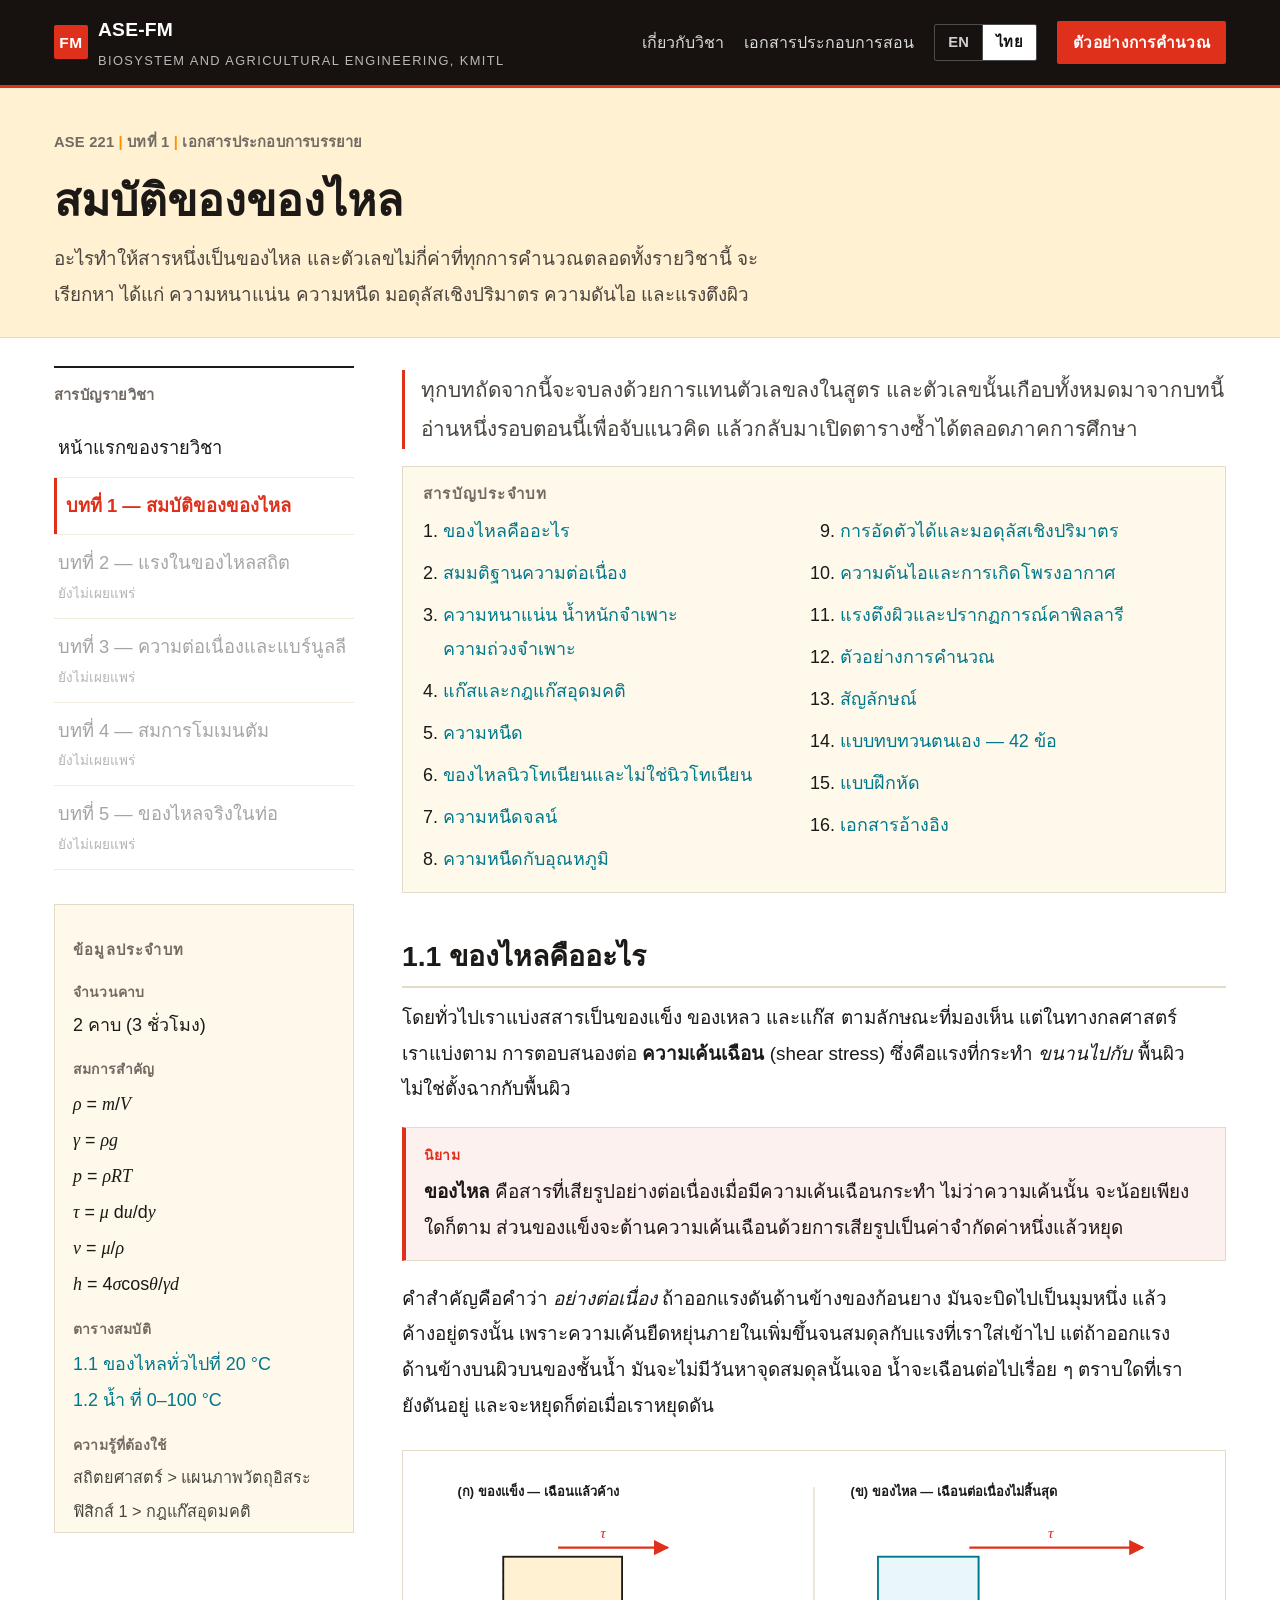
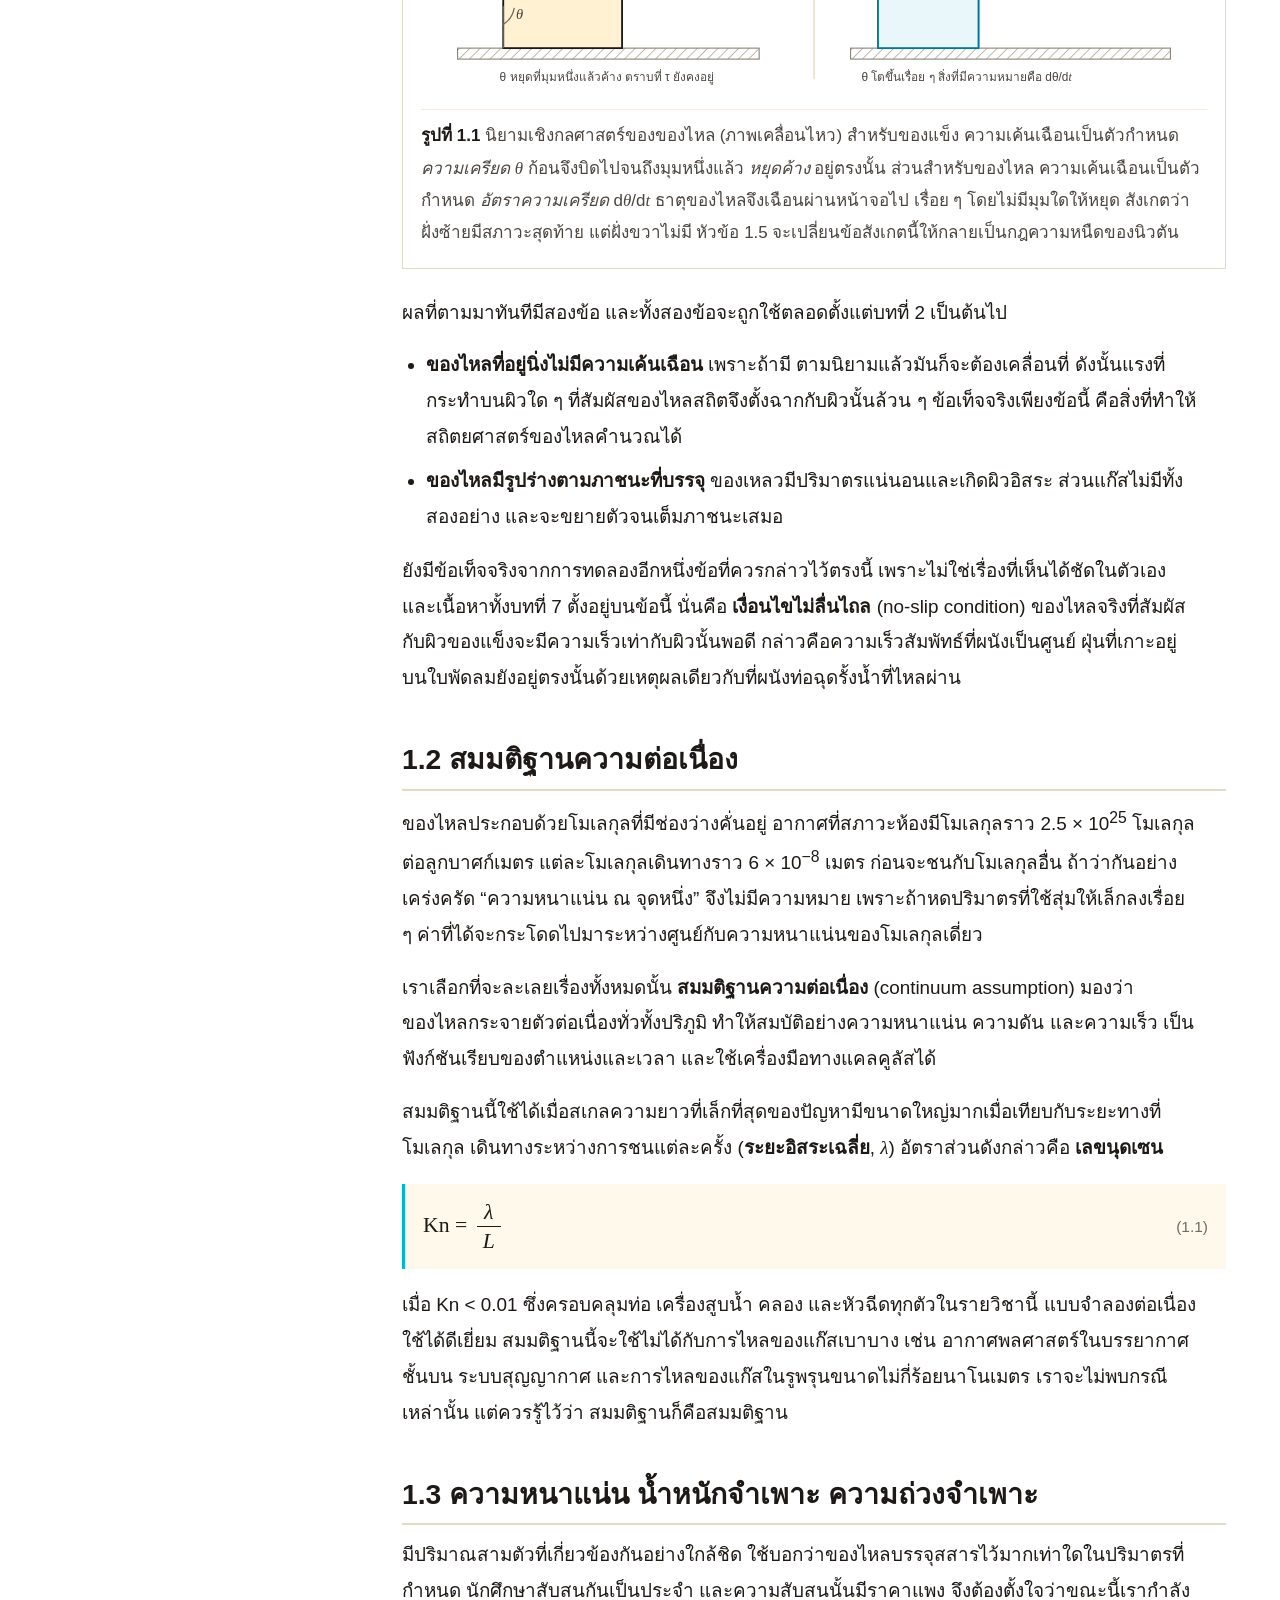
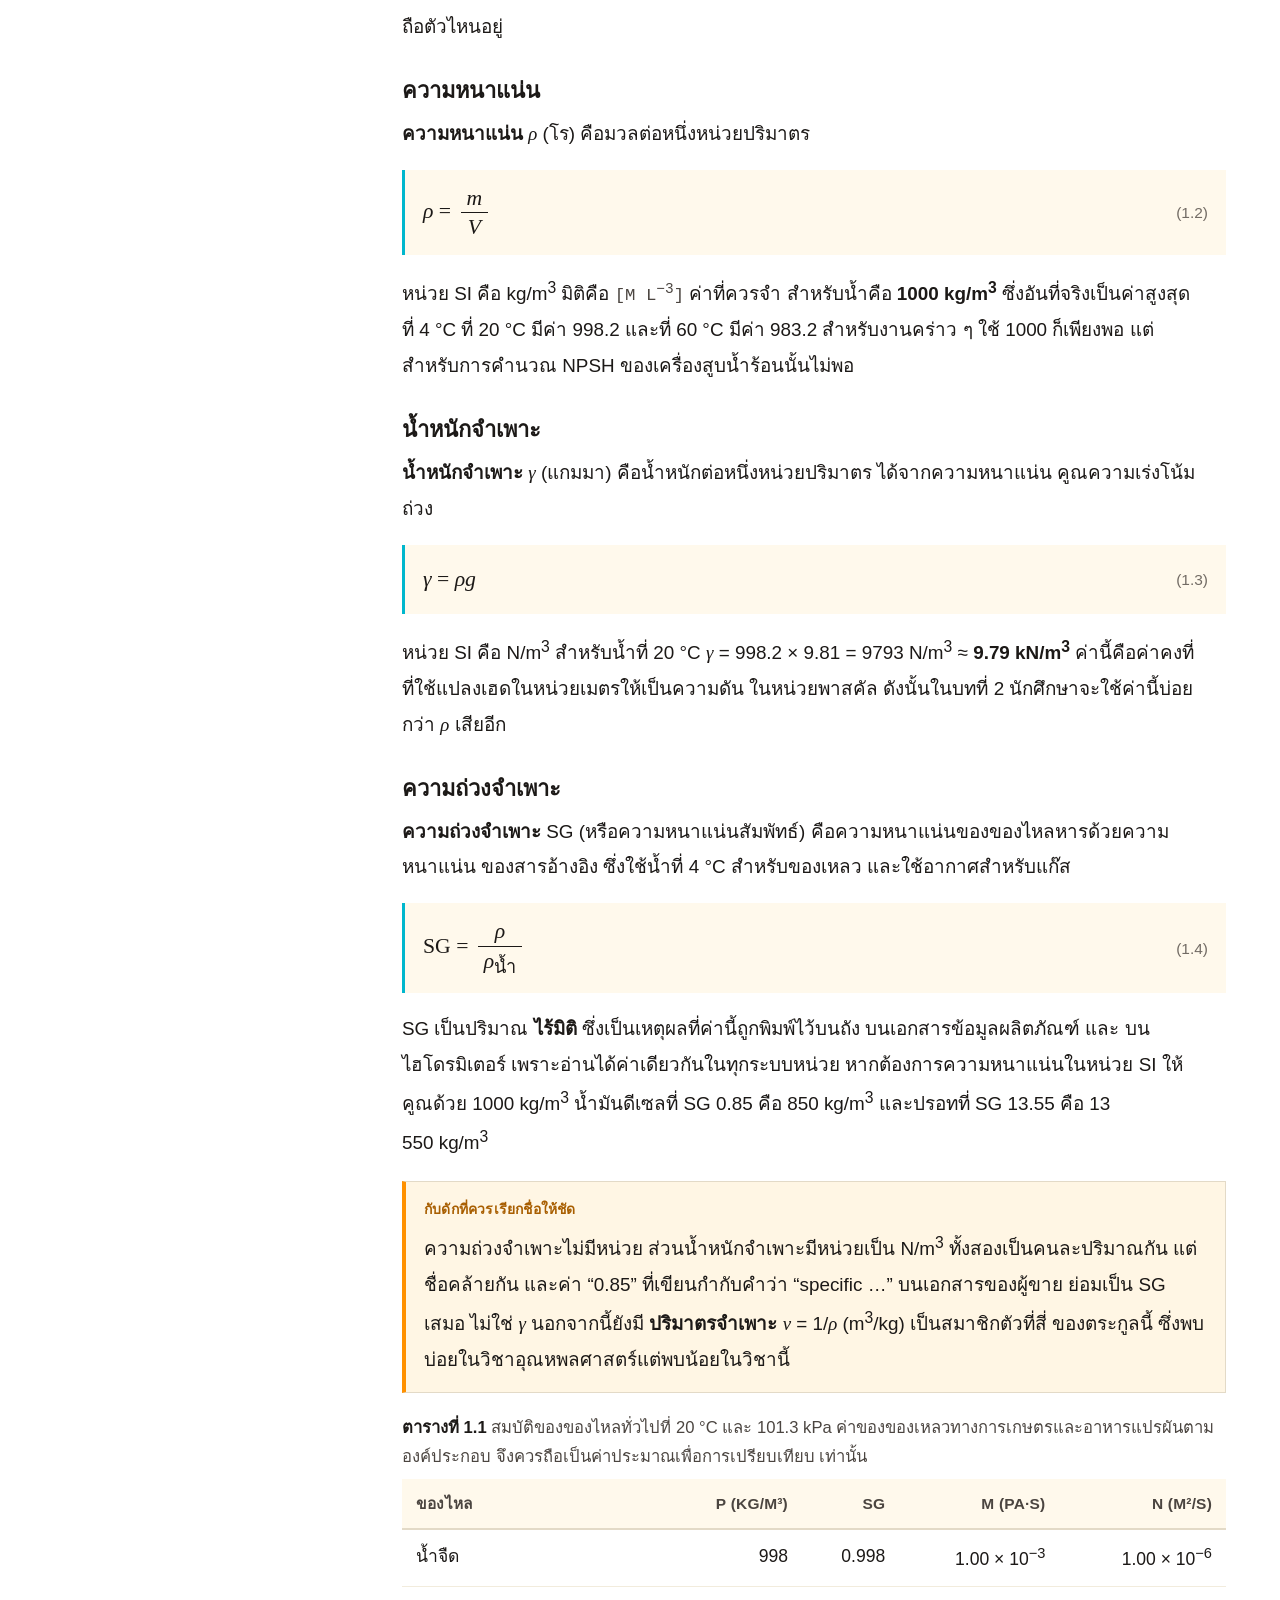
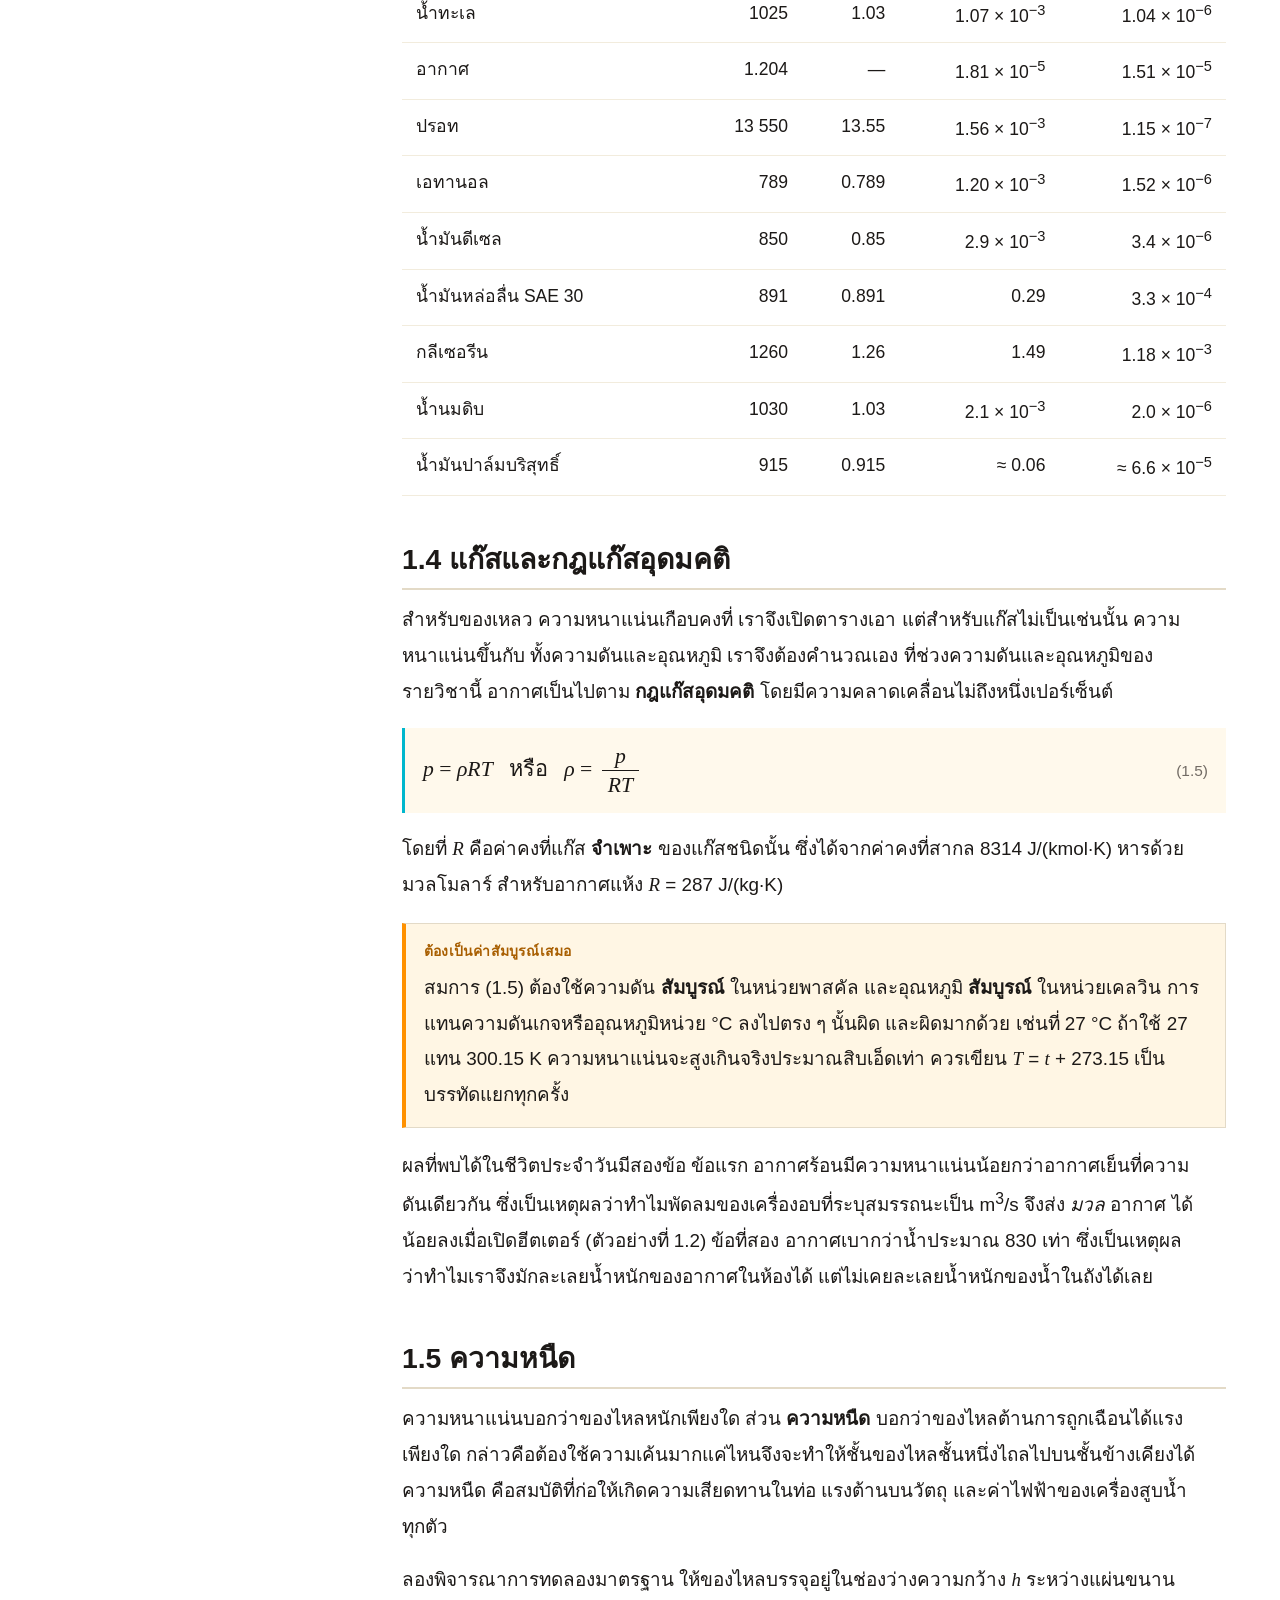
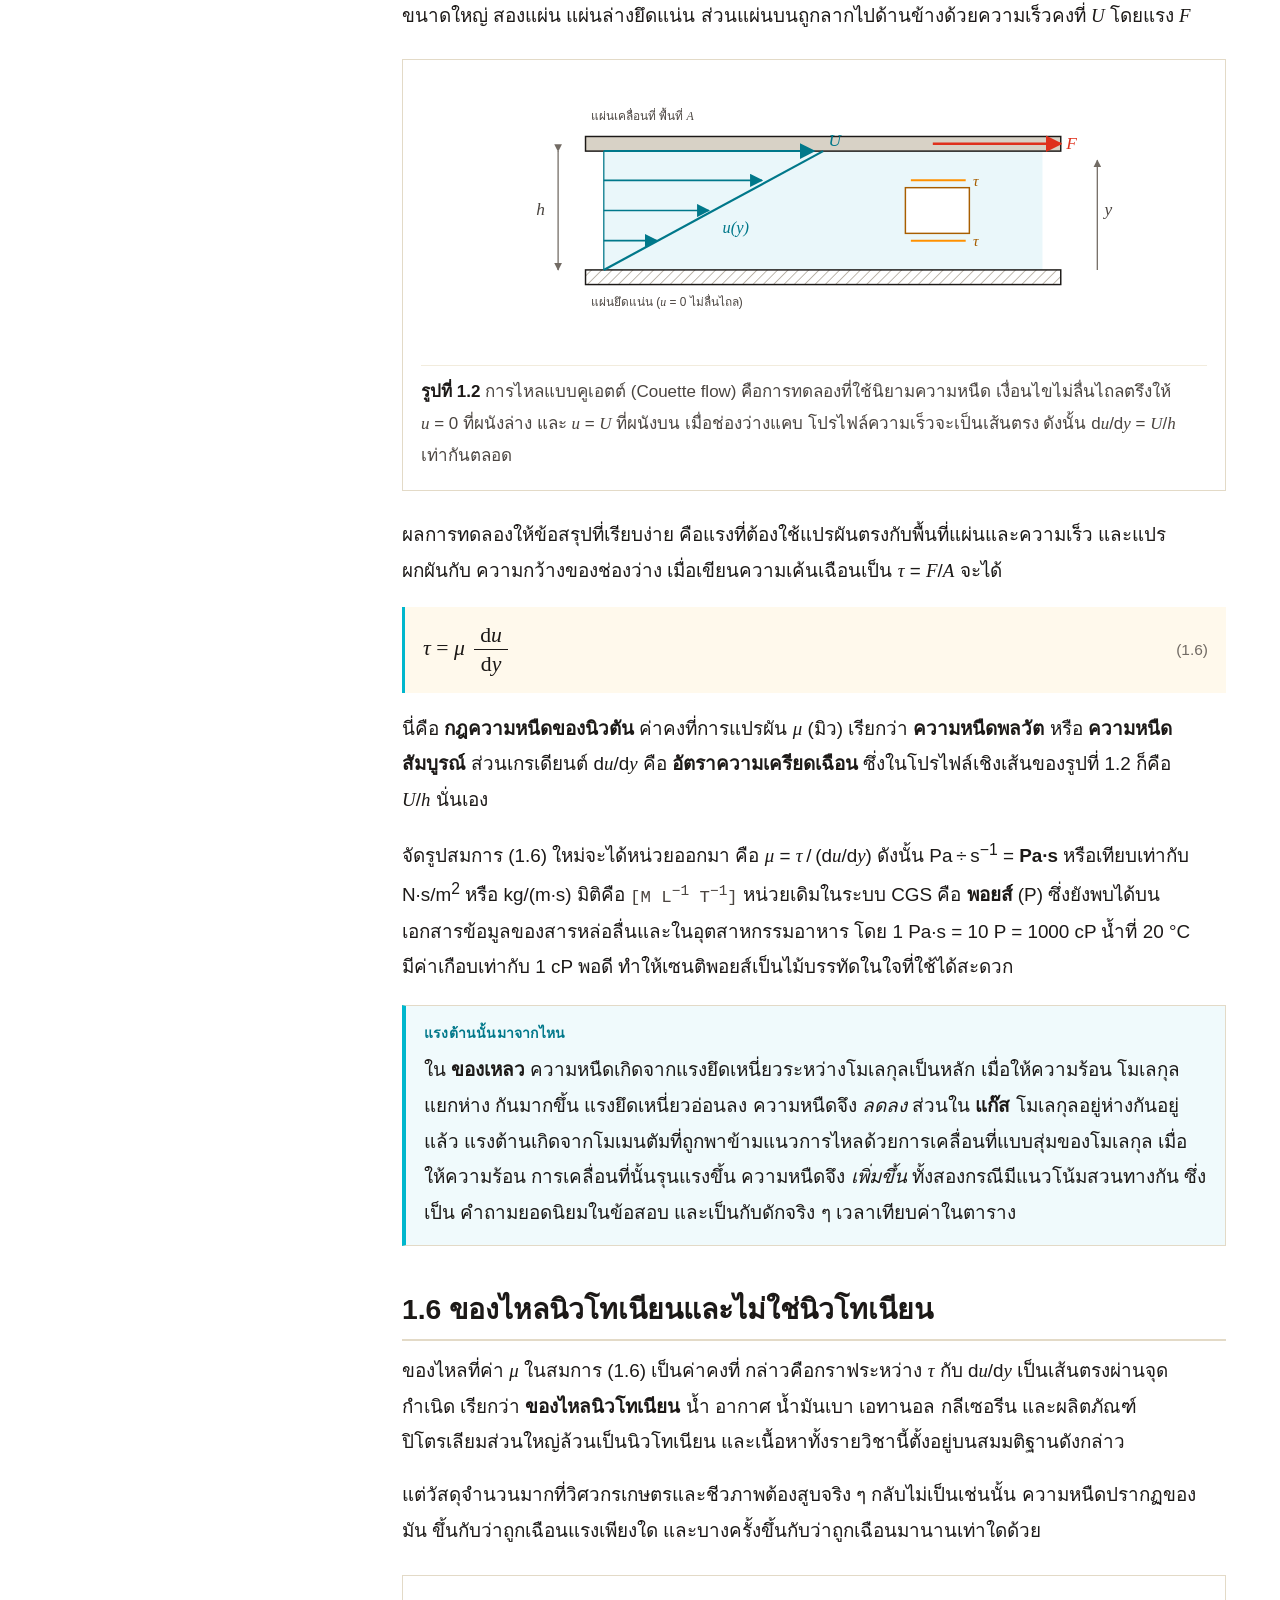
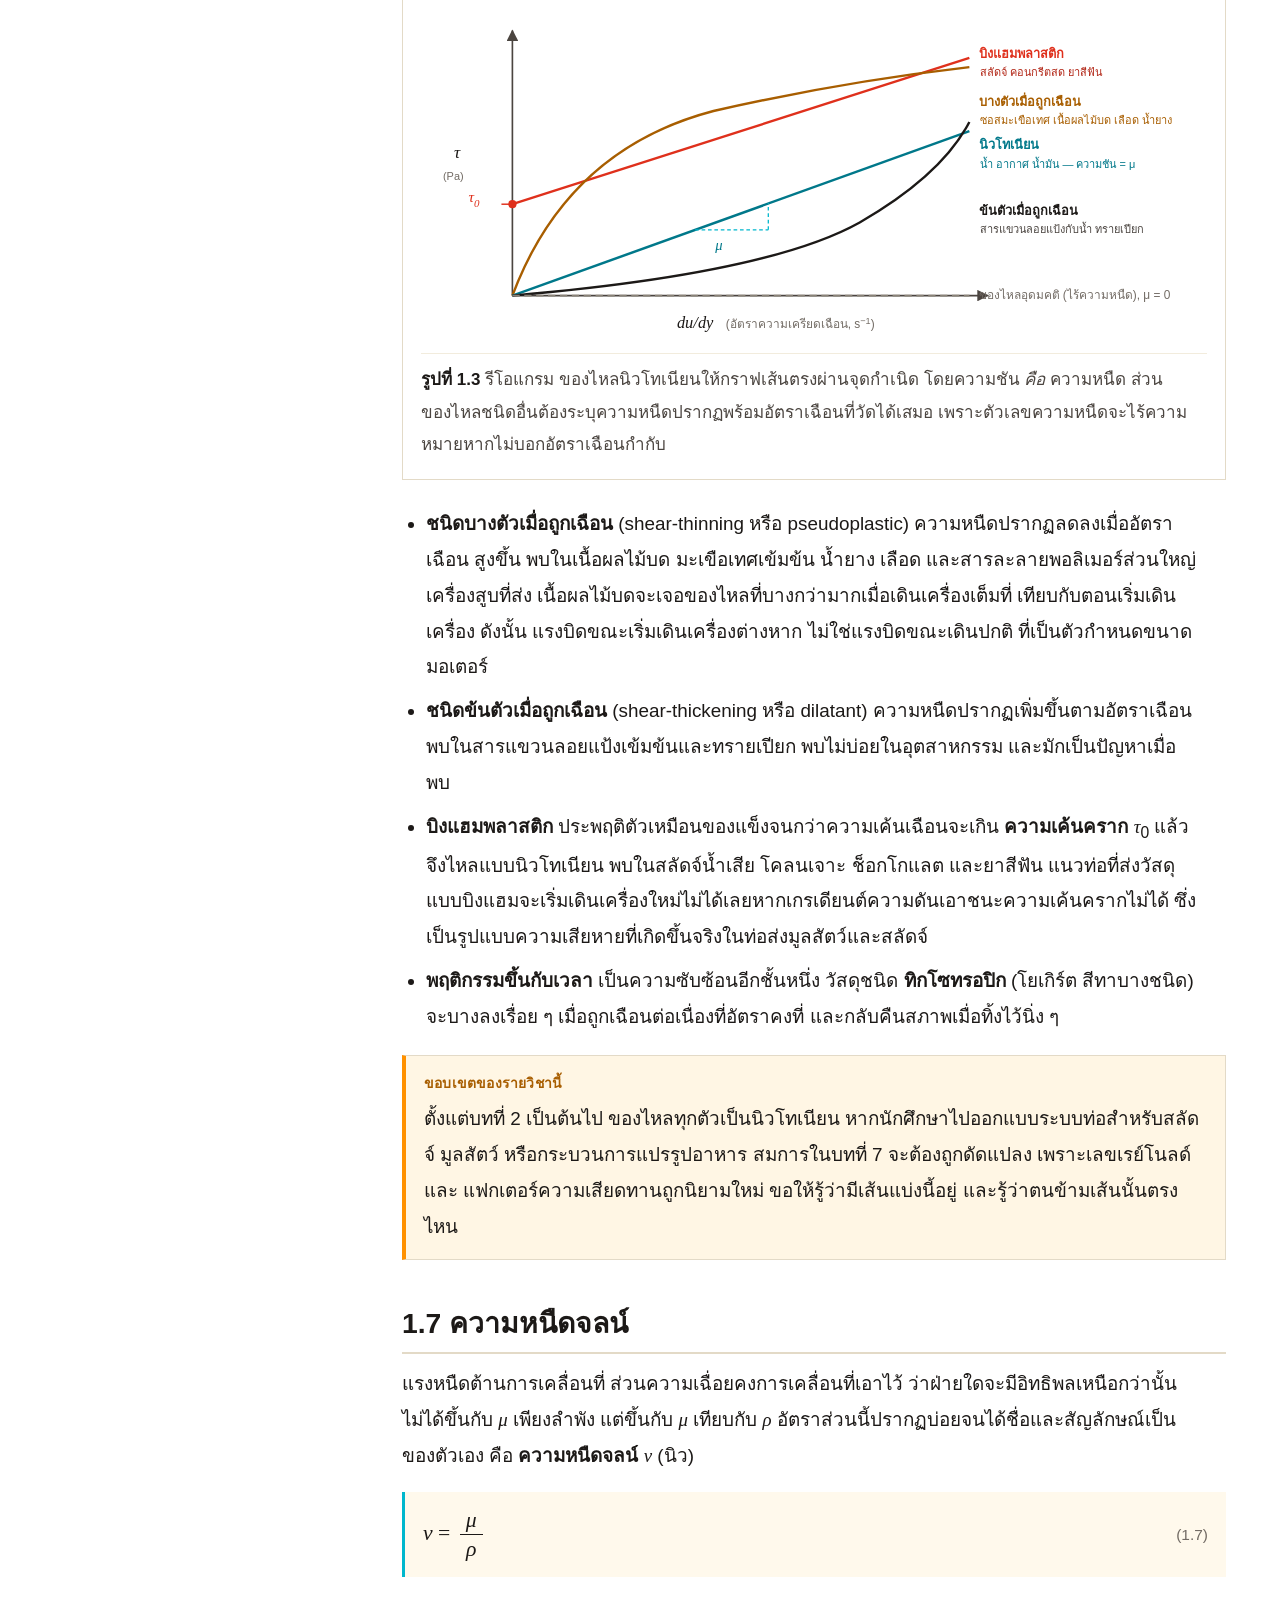
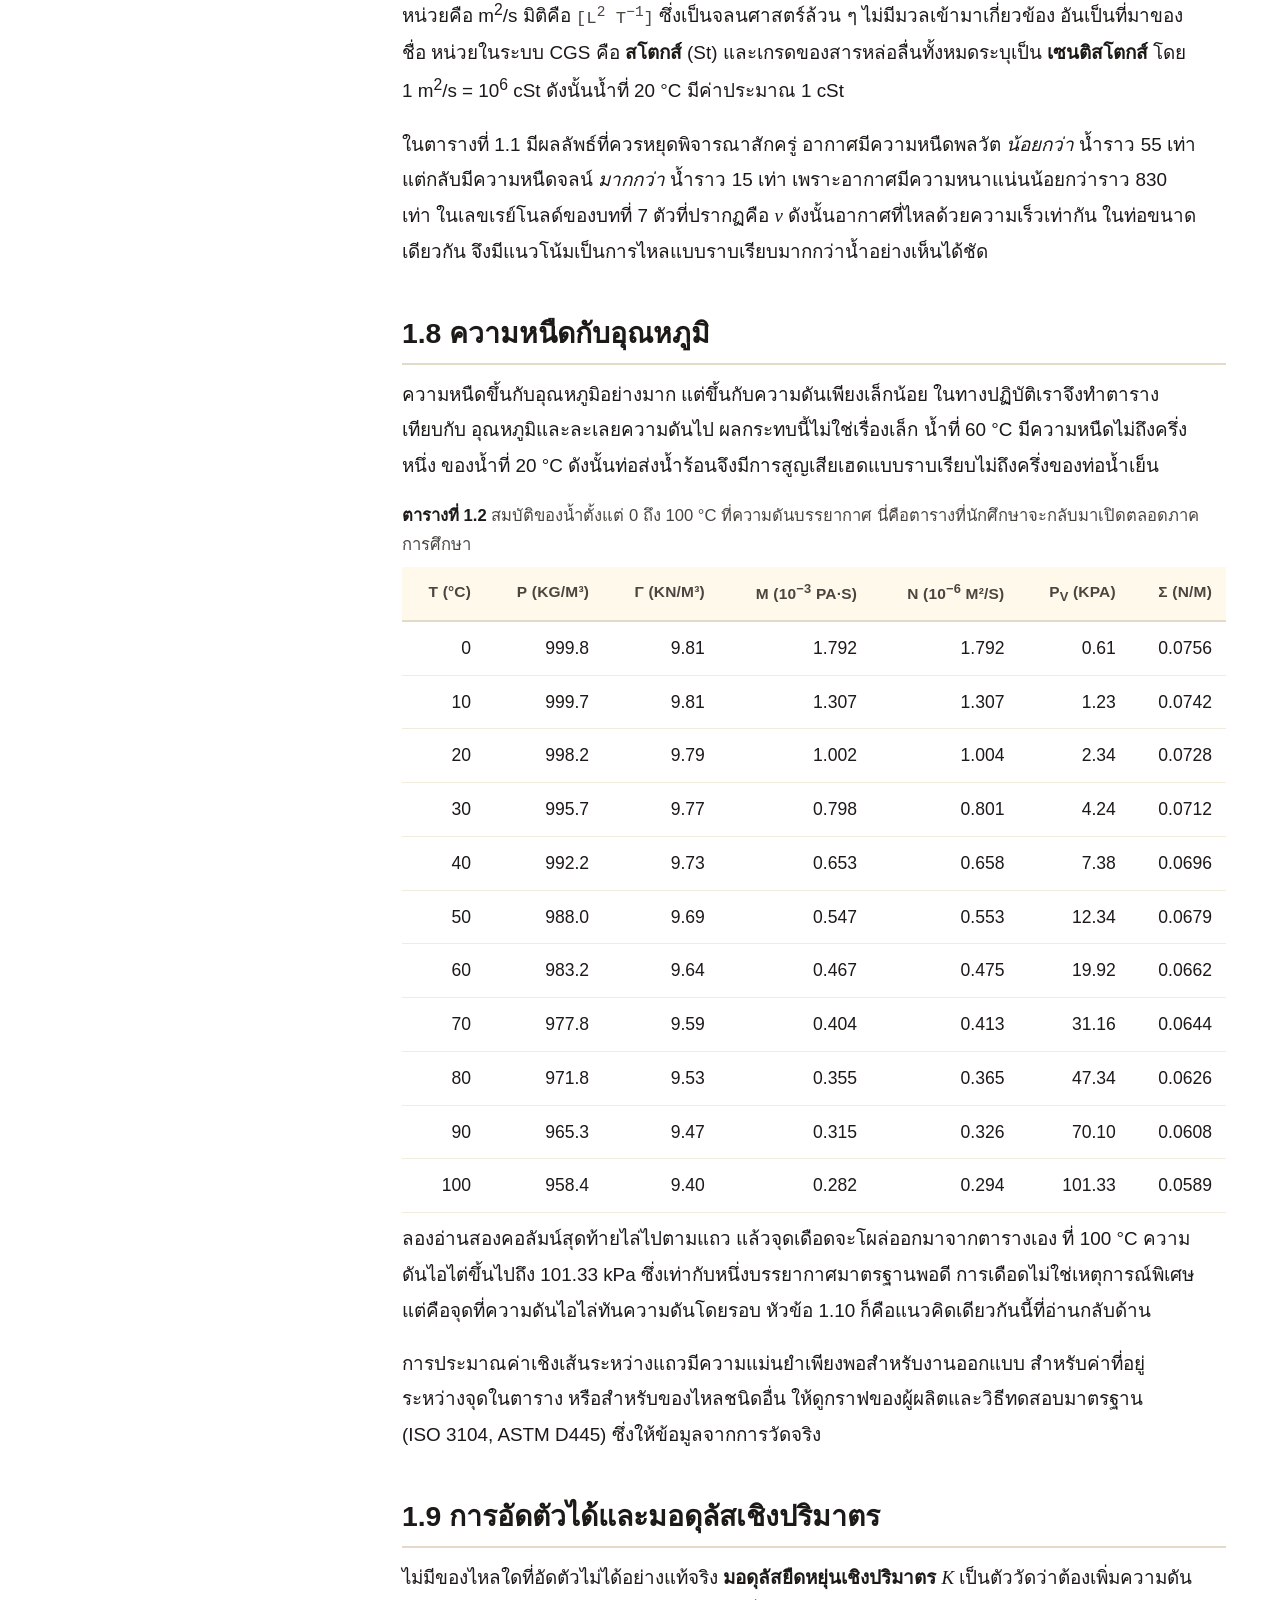
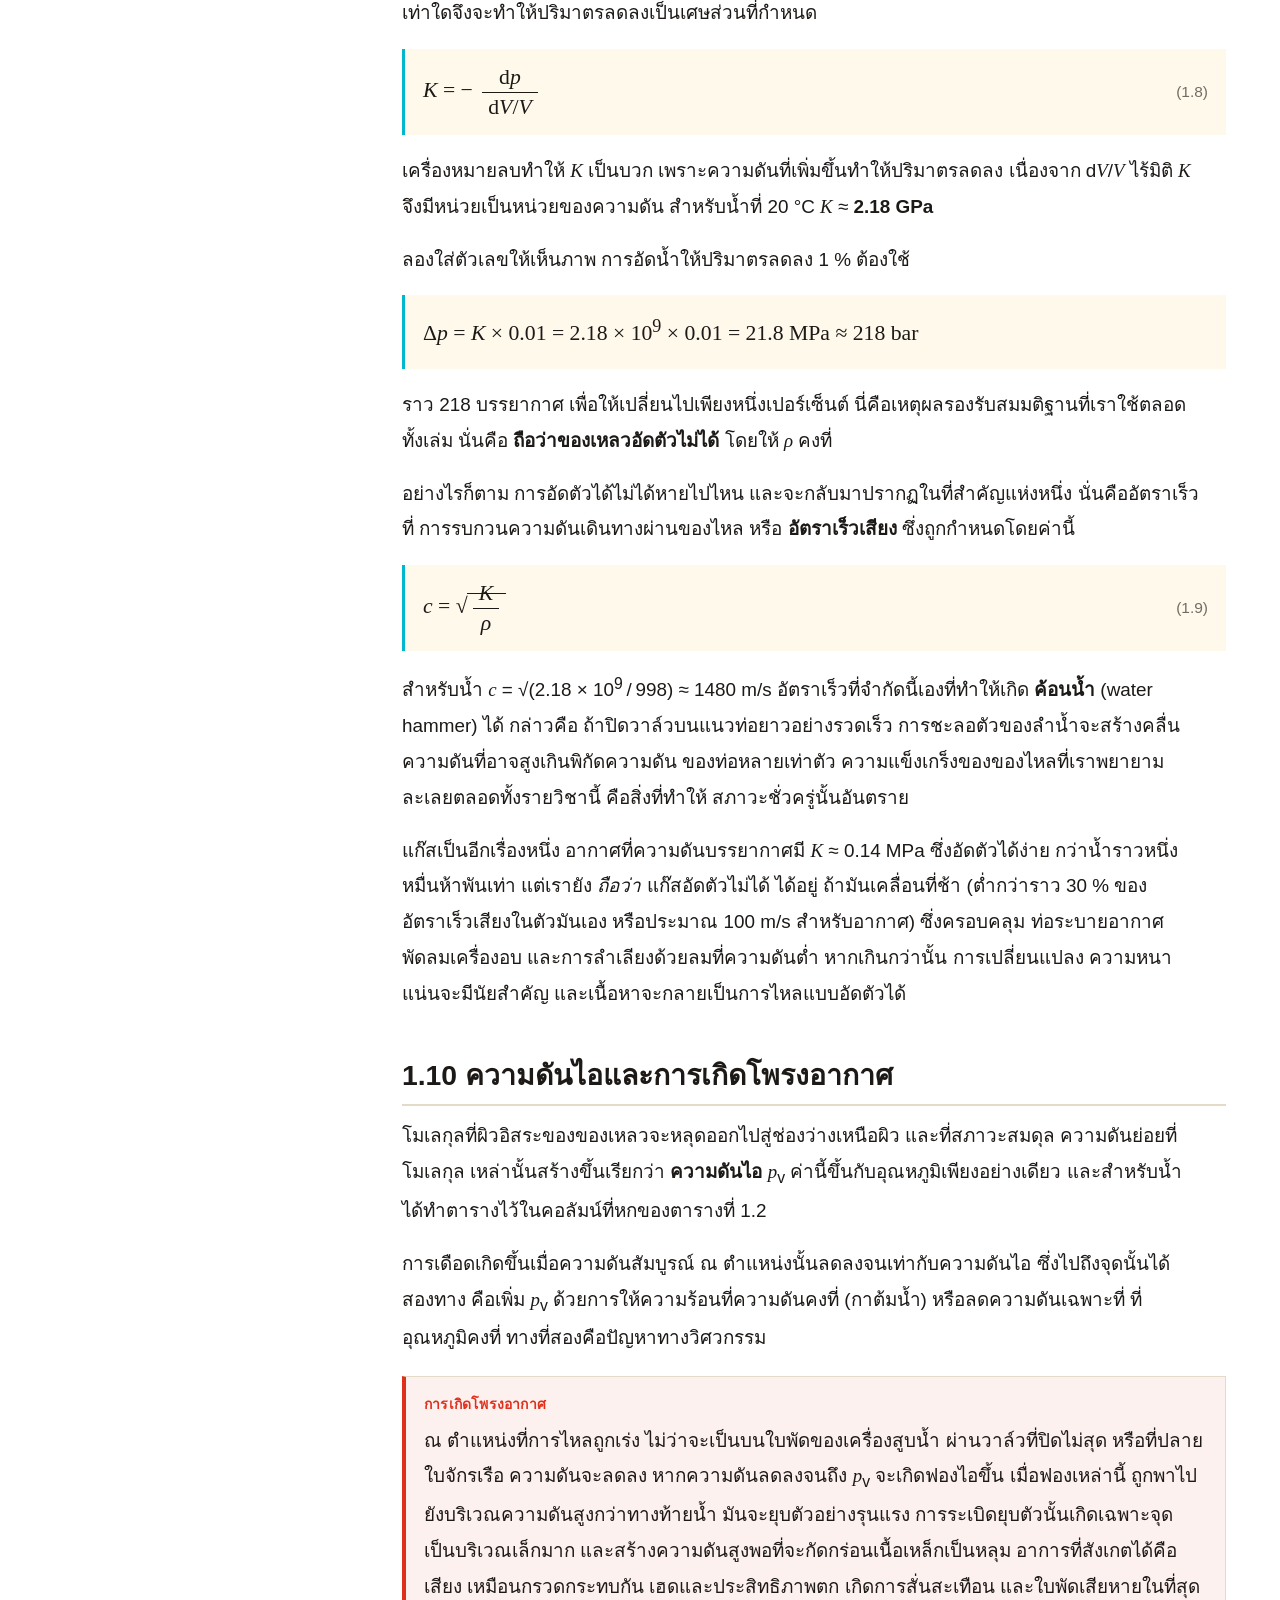
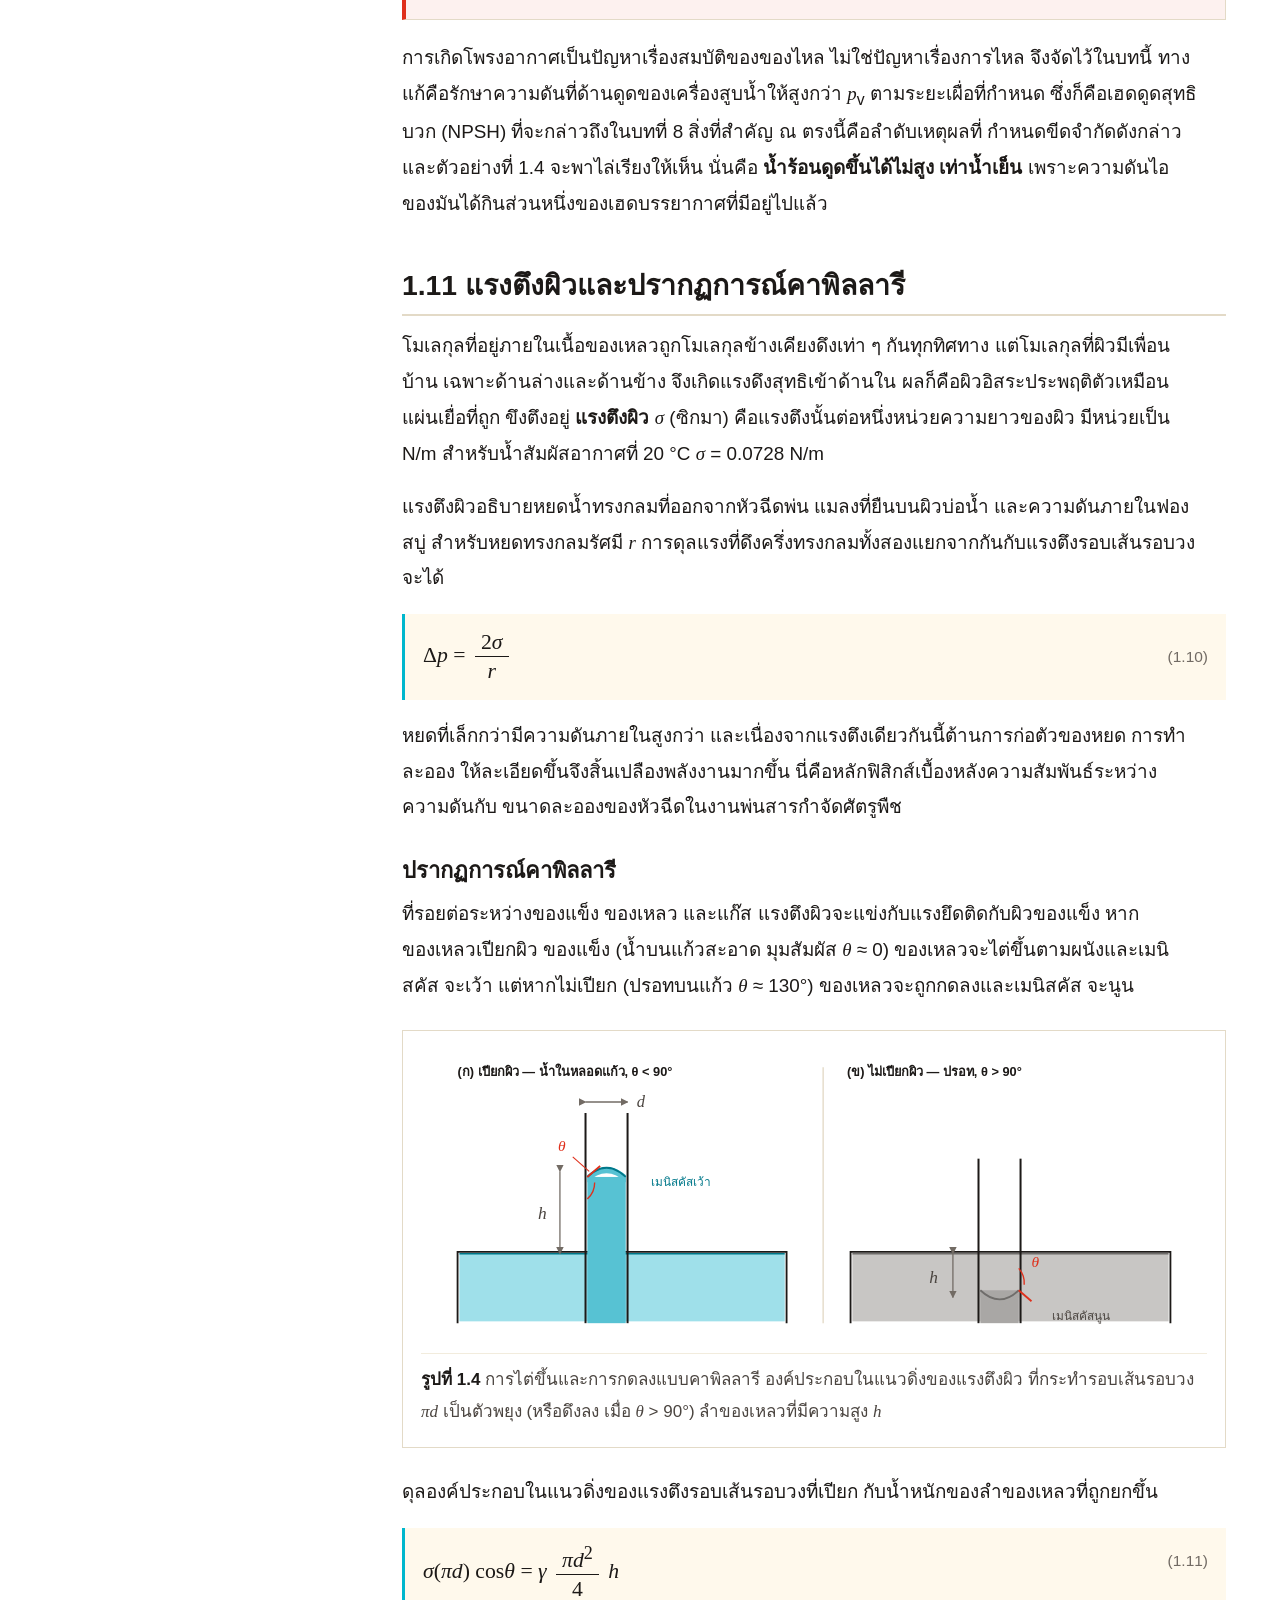
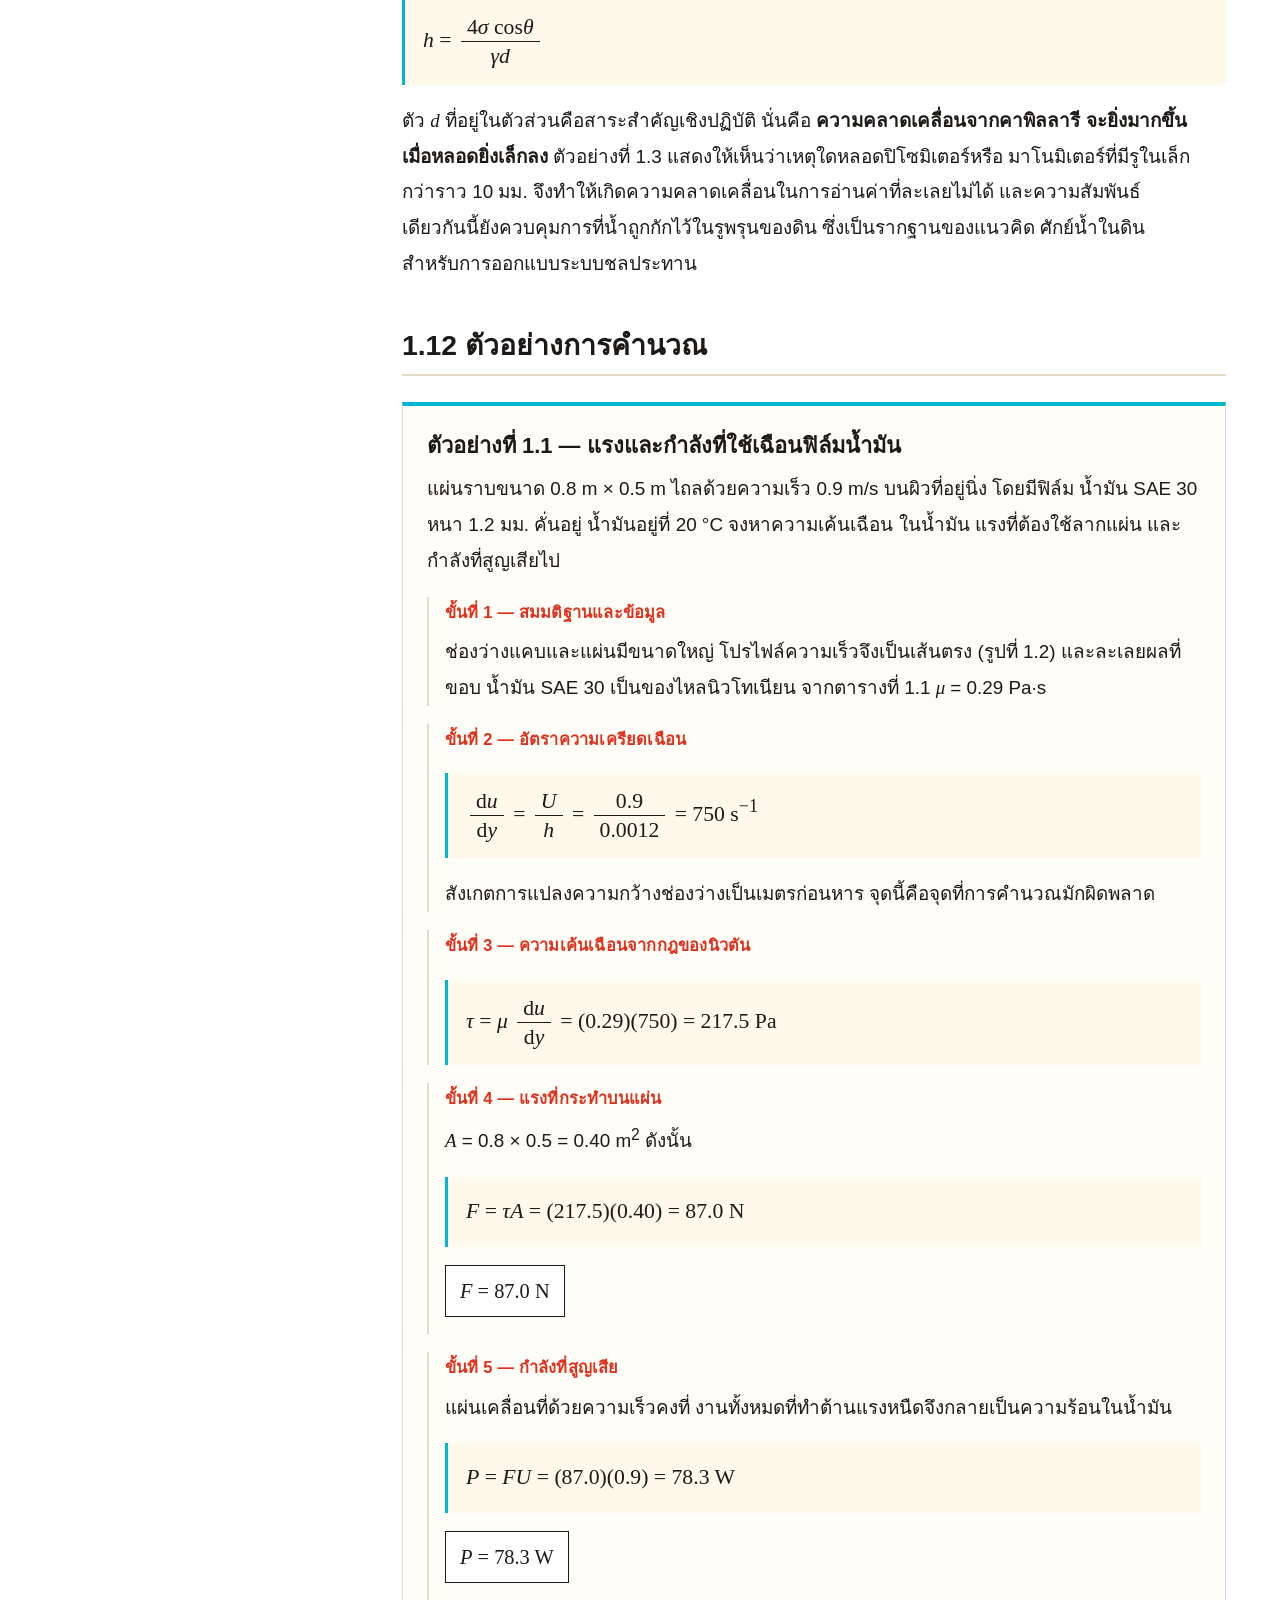
==== commit 55276414: "Restructure course to 5 chapters on the CIVE 1400 scope The course is now a first-year foundation ah" ====
--- a/chapter1-th.html
+++ b/chapter1-th.html
@@ -3,7 +3,7 @@
 <head>
 <meta charset="utf-8">
 <meta name="viewport" content="width=device-width, initial-scale=1">
-<title>บทที่ 1: สมบัติของของไหล | ASE 221 กลศาสตร์ของไหล</title>
+<title>บทที่ 1: สมบัติของของไหล | ASE 221 กลศาสตร์ของไหลเบื้องต้น</title>
 <meta name="description" content="ของไหลคืออะไร สมมติฐานความต่อเนื่อง ความหนาแน่นและน้ำหนักจำเพาะ กฎแก๊สอุดมคติ ความหนืดและกฎของนิวตัน ของไหลไม่ใช่นิวโทเนียน มอดุลัสเชิงปริมาตร ความดันไอและโพรงอากาศ แรงตึงผิวและปรากฏการณ์คาพิลลารี">
 <link rel="stylesheet" href="style.css">
 </head>
@@ -45,14 +45,10 @@
       <ul>
         <li><a href="index-th.html">หน้าแรกของรายวิชา</a></li>
         <li><a href="chapter1-th.html" class="active">บทที่&nbsp;1 &mdash; สมบัติของของไหล</a></li>
-        <li><span class="muted">บทที่&nbsp;2 &mdash; สถิตยศาสตร์ของไหล<em>ยังไม่เผยแพร่</em></span></li>
-        <li><span class="muted">บทที่&nbsp;3 &mdash; จลนศาสตร์ของไหล<em>ยังไม่เผยแพร่</em></span></li>
-        <li><span class="muted">บทที่&nbsp;4 &mdash; สมการพลังงานและแบร์นูลลี<em>ยังไม่เผยแพร่</em></span></li>
-        <li><span class="muted">บทที่&nbsp;5 &mdash; สมการโมเมนตัม<em>ยังไม่เผยแพร่</em></span></li>
-        <li><span class="muted">บทที่&nbsp;6 &mdash; การวิเคราะห์เชิงมิติ<em>ยังไม่เผยแพร่</em></span></li>
-        <li><span class="muted">บทที่&nbsp;7 &mdash; การไหลแบบหนืดในท่อ<em>ยังไม่เผยแพร่</em></span></li>
-        <li><span class="muted">บทที่&nbsp;8 &mdash; ระบบท่อและเครื่องสูบน้ำ<em>ยังไม่เผยแพร่</em></span></li>
-        <li><span class="muted">บทที่&nbsp;9 &mdash; การวัดอัตราการไหล<em>ยังไม่เผยแพร่</em></span></li>
+        <li><span class="muted">บทที่&nbsp;2 &mdash; แรงในของไหลสถิต<em>ยังไม่เผยแพร่</em></span></li>
+        <li><span class="muted">บทที่&nbsp;3 &mdash; ความต่อเนื่องและแบร์นูลลี<em>ยังไม่เผยแพร่</em></span></li>
+        <li><span class="muted">บทที่&nbsp;4 &mdash; สมการโมเมนตัม<em>ยังไม่เผยแพร่</em></span></li>
+        <li><span class="muted">บทที่&nbsp;5 &mdash; ของไหลจริงในท่อ<em>ยังไม่เผยแพร่</em></span></li>
       </ul>
     </nav>
 
@@ -1055,7 +1051,7 @@
 
     <div class="chapter-nav">
       <span><a href="index-th.html">&larr; หน้าแรกของรายวิชา</a></span>
-      <span class="muted-nav">บทที่ 2: สถิตยศาสตร์ของไหล &mdash; อยู่ระหว่างจัดทำ</span>
+      <span class="muted-nav">บทที่ 2: แรงในของไหลสถิต &mdash; อยู่ระหว่างจัดทำ</span>
     </div>
 
   </main>
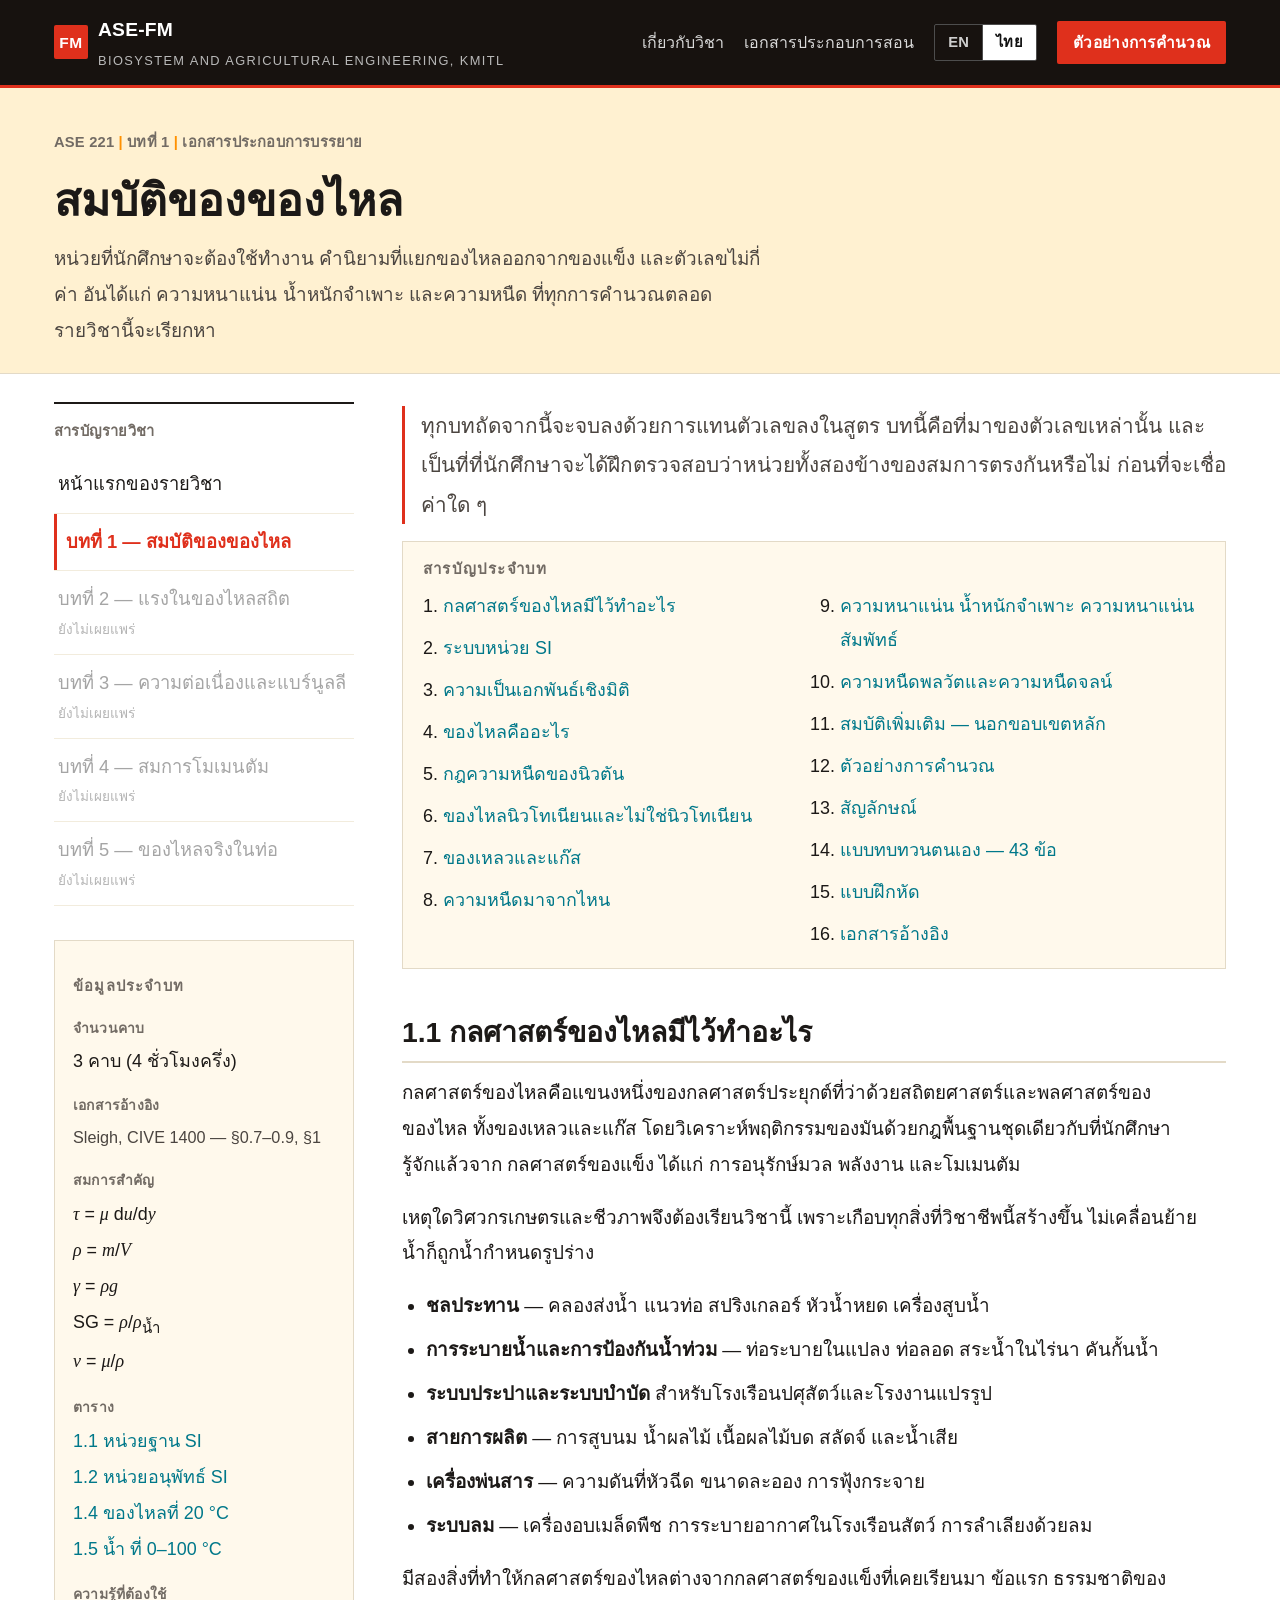
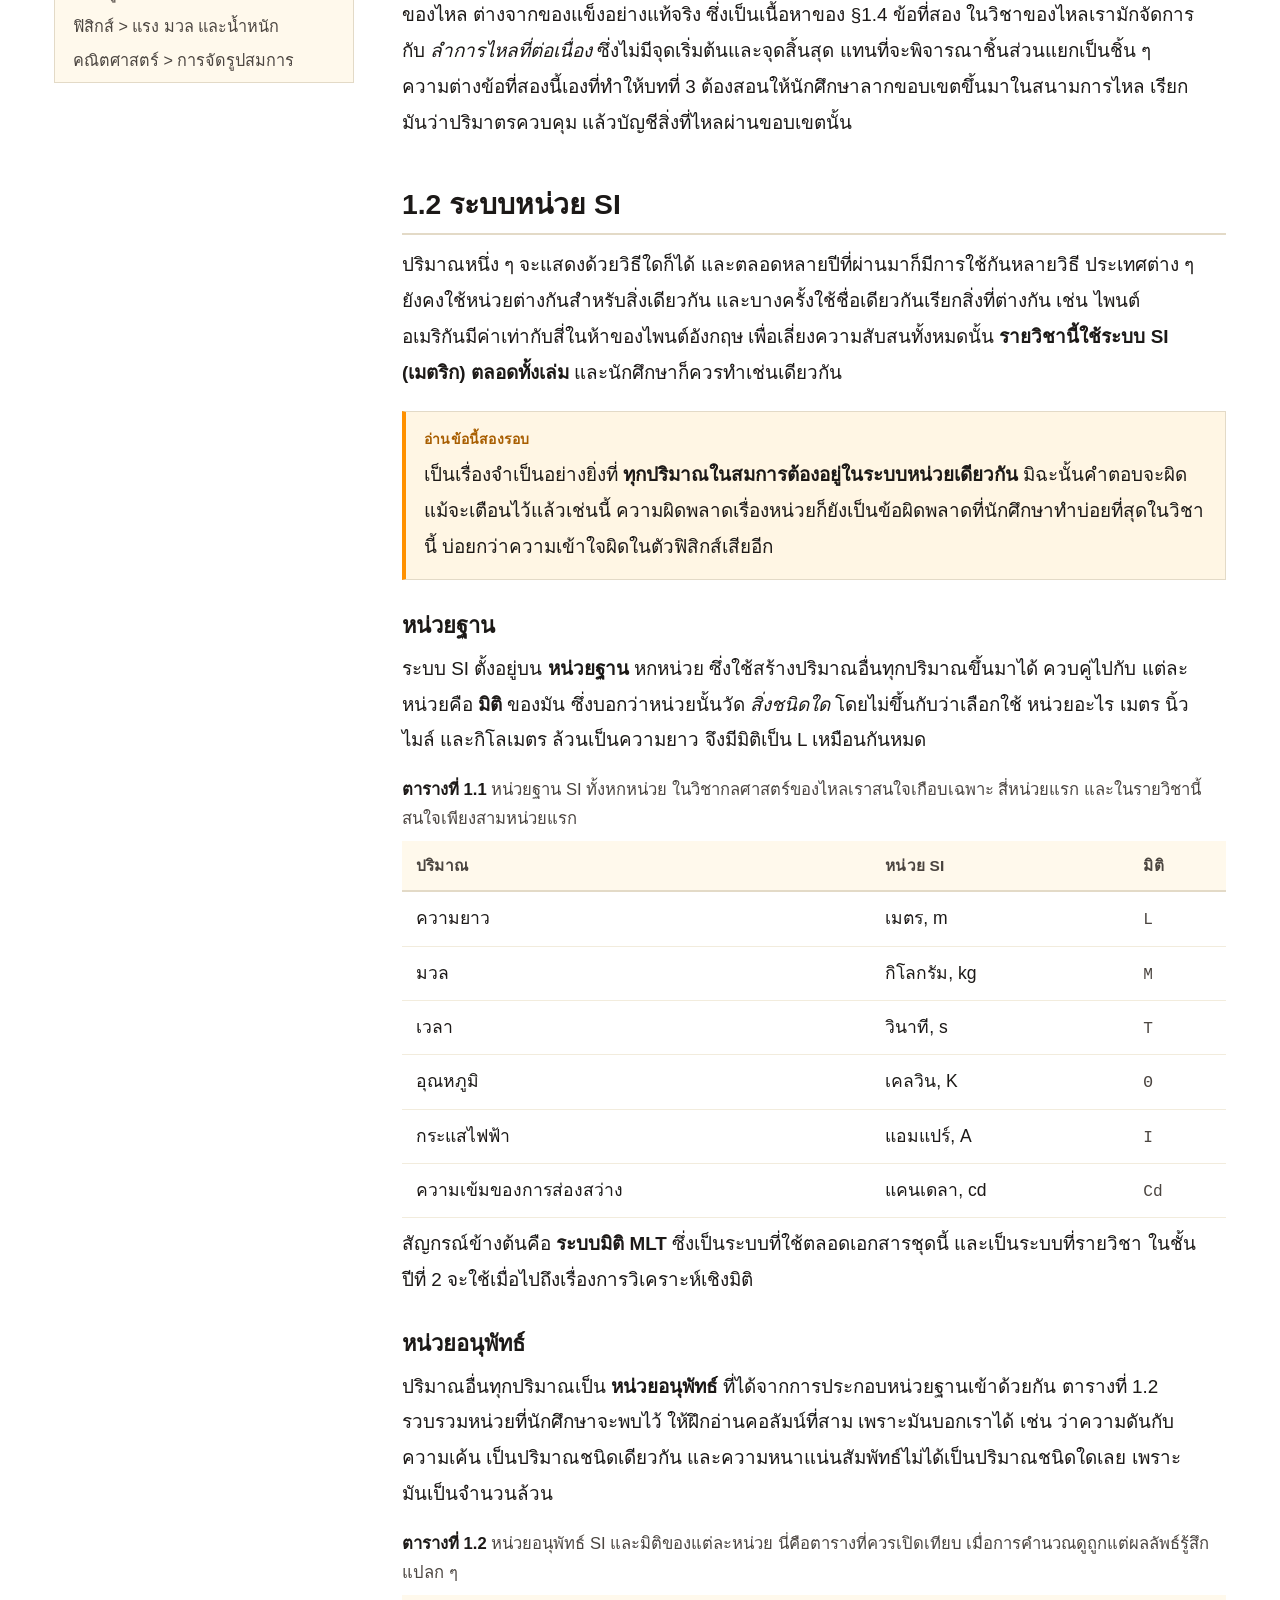
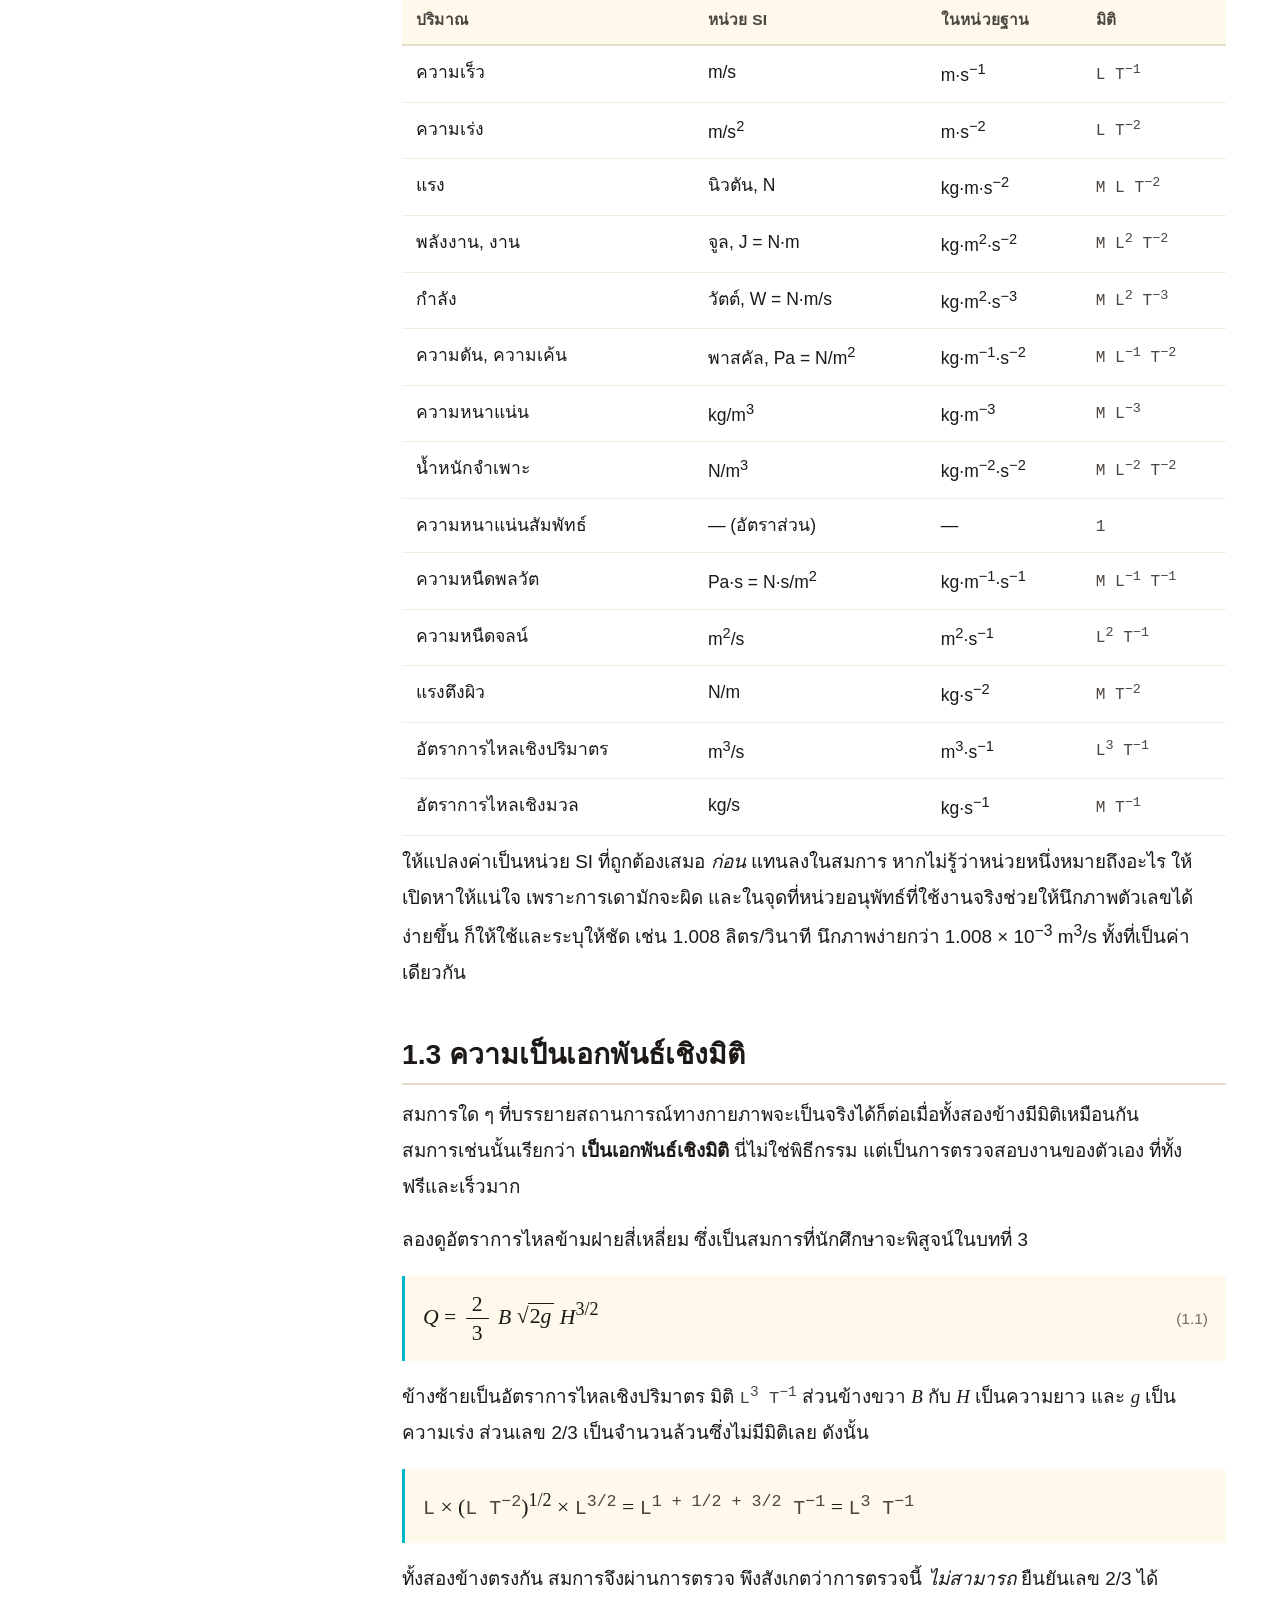
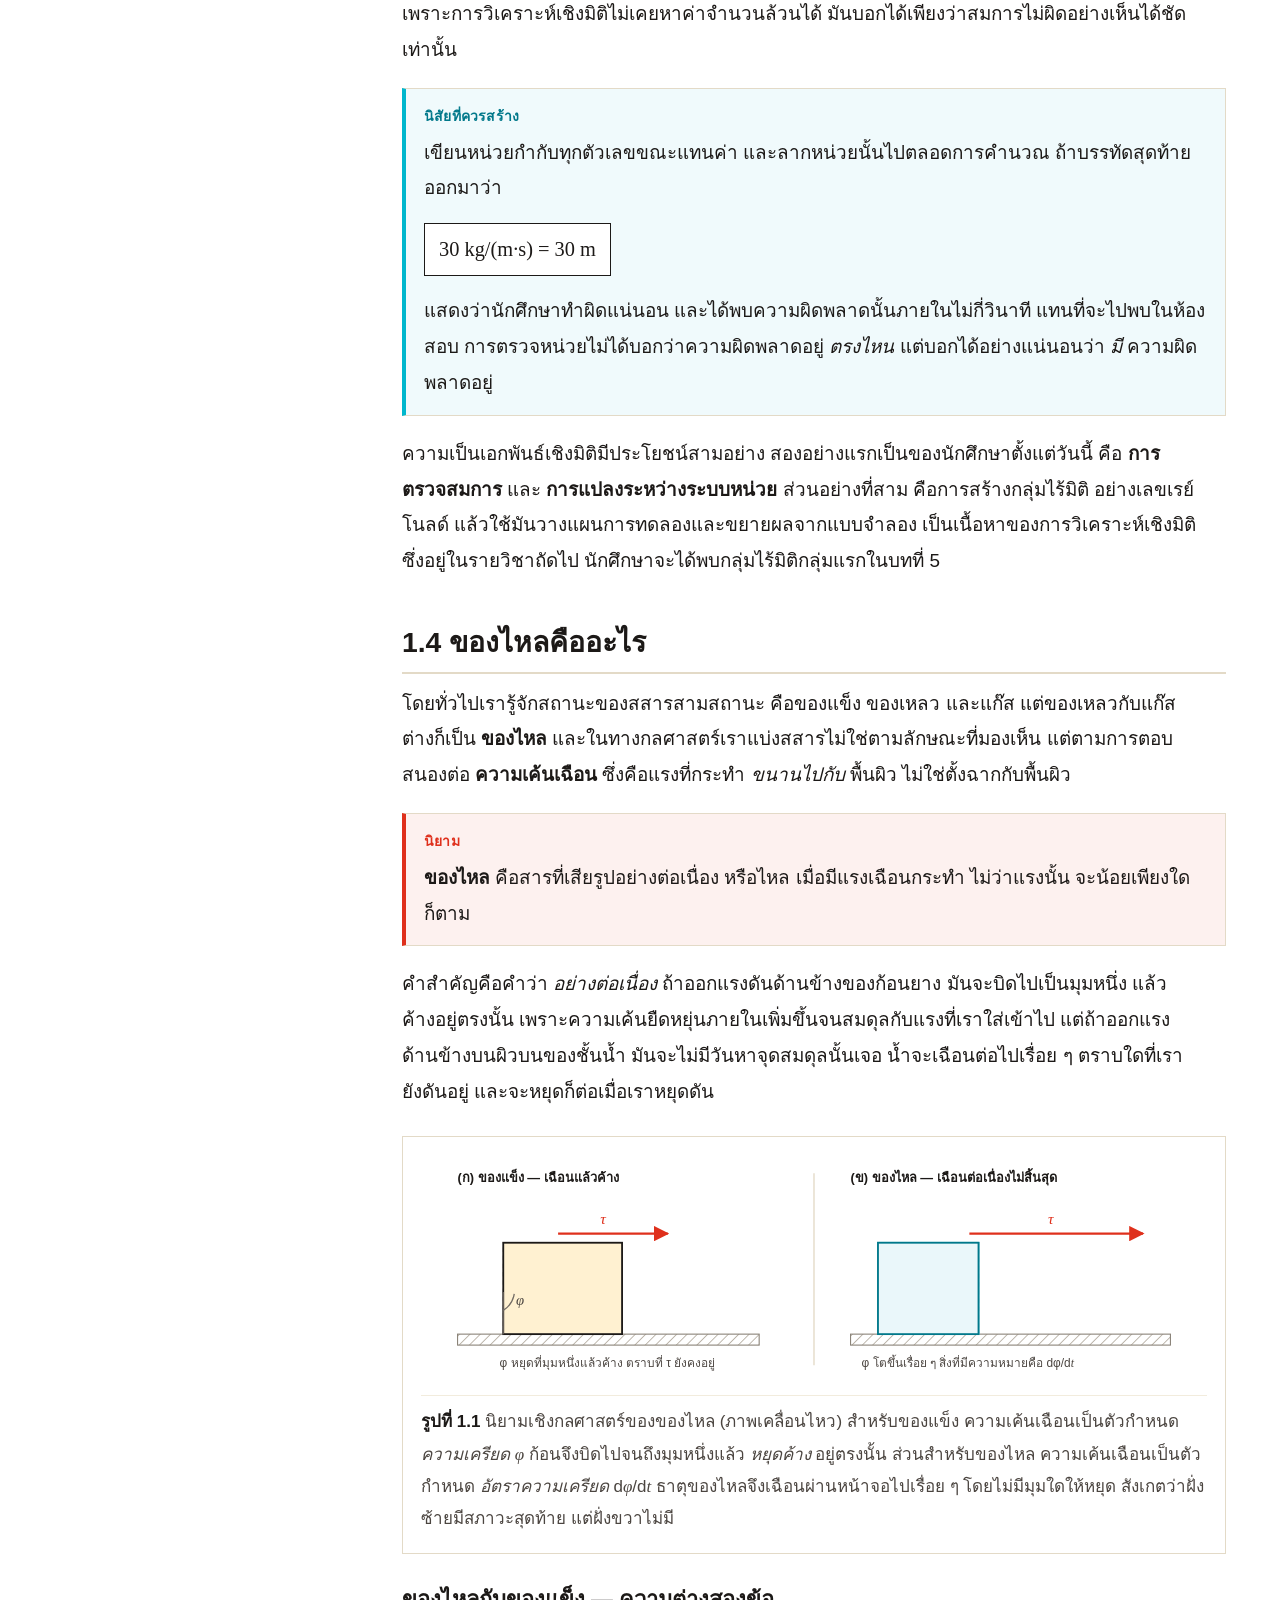
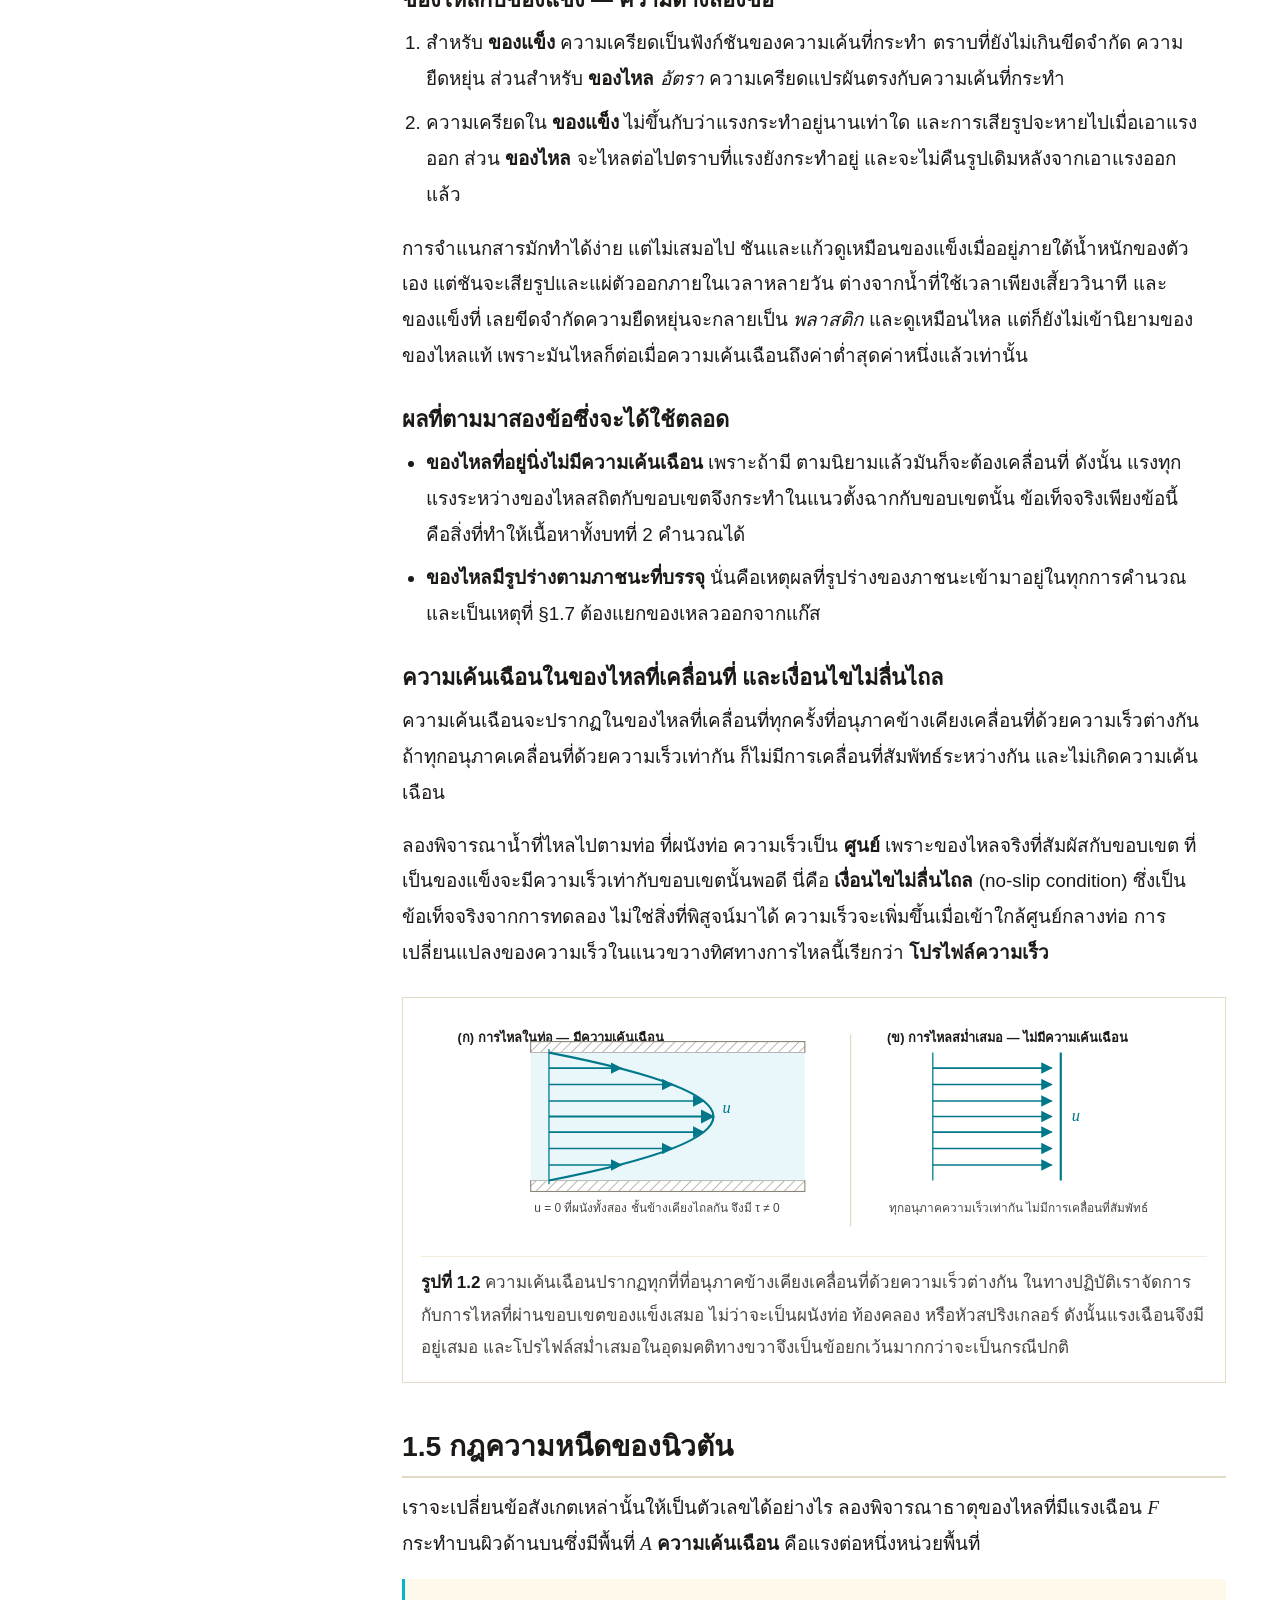
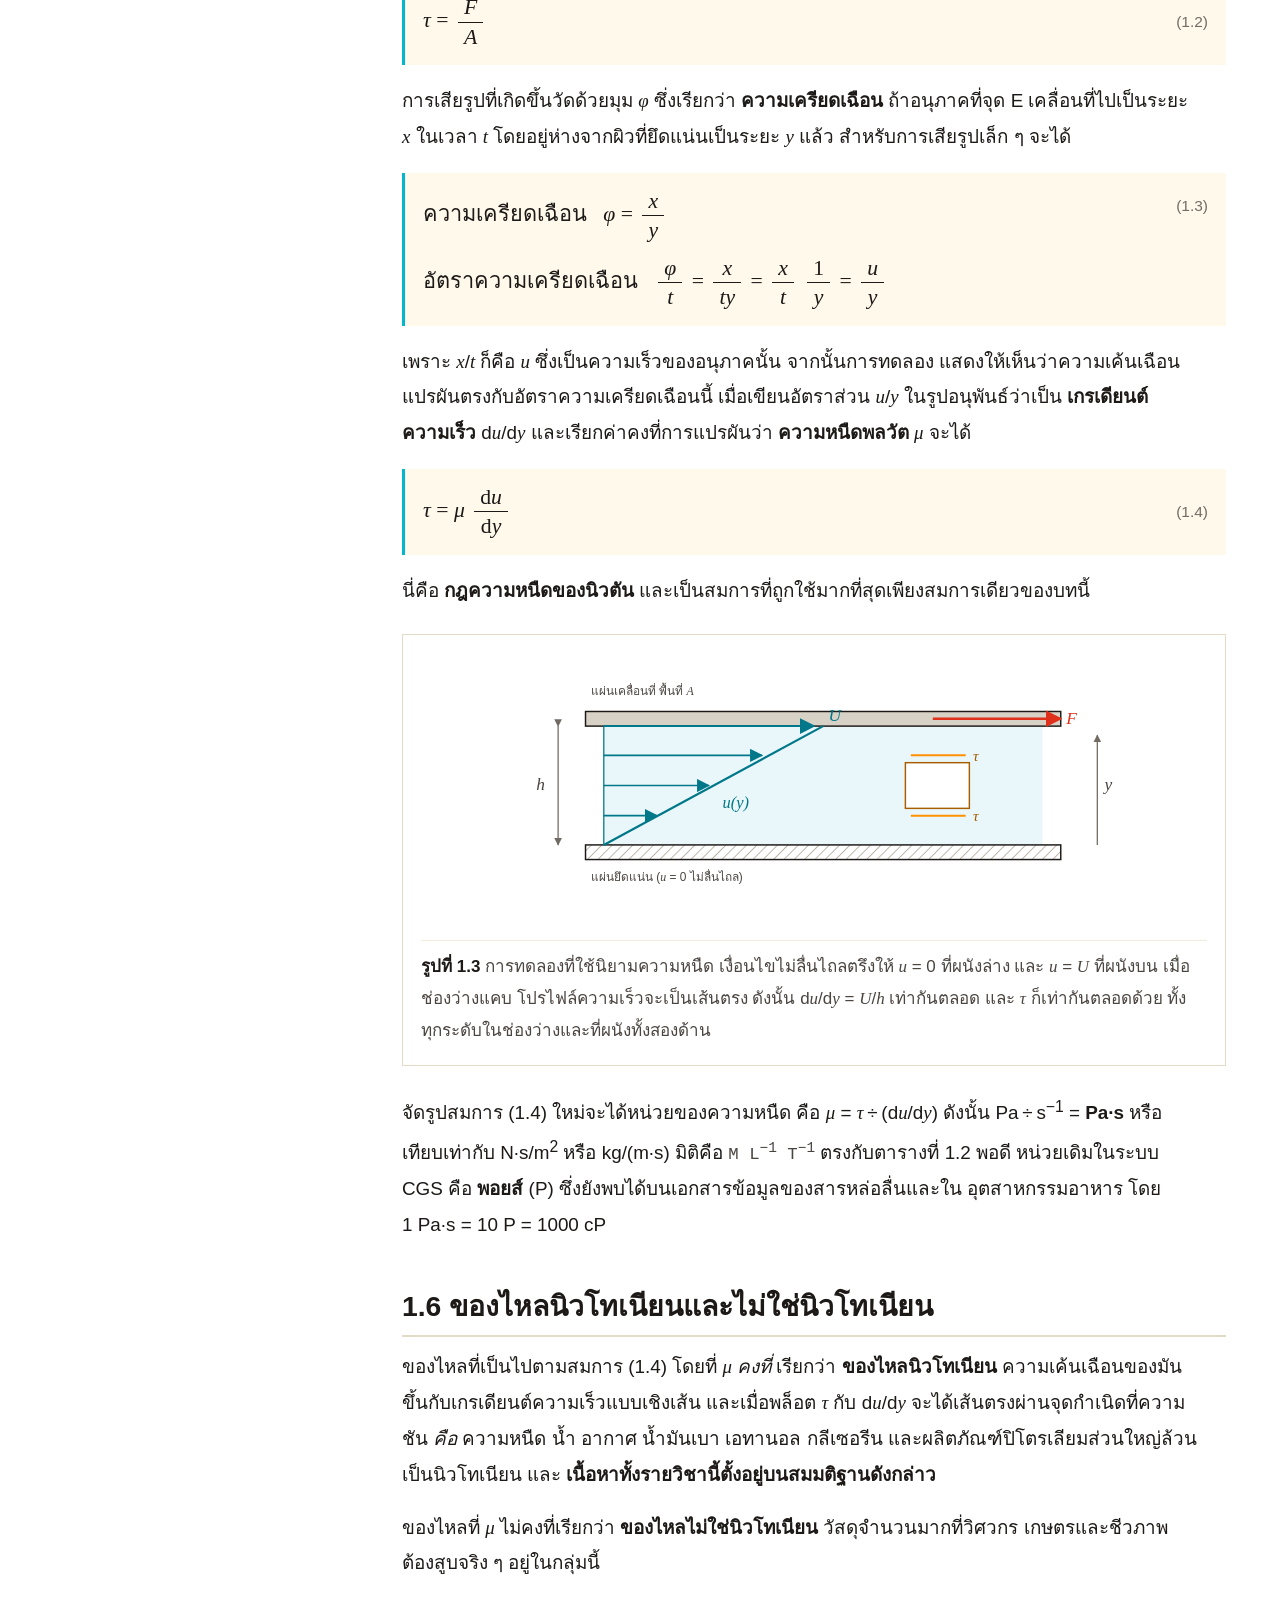
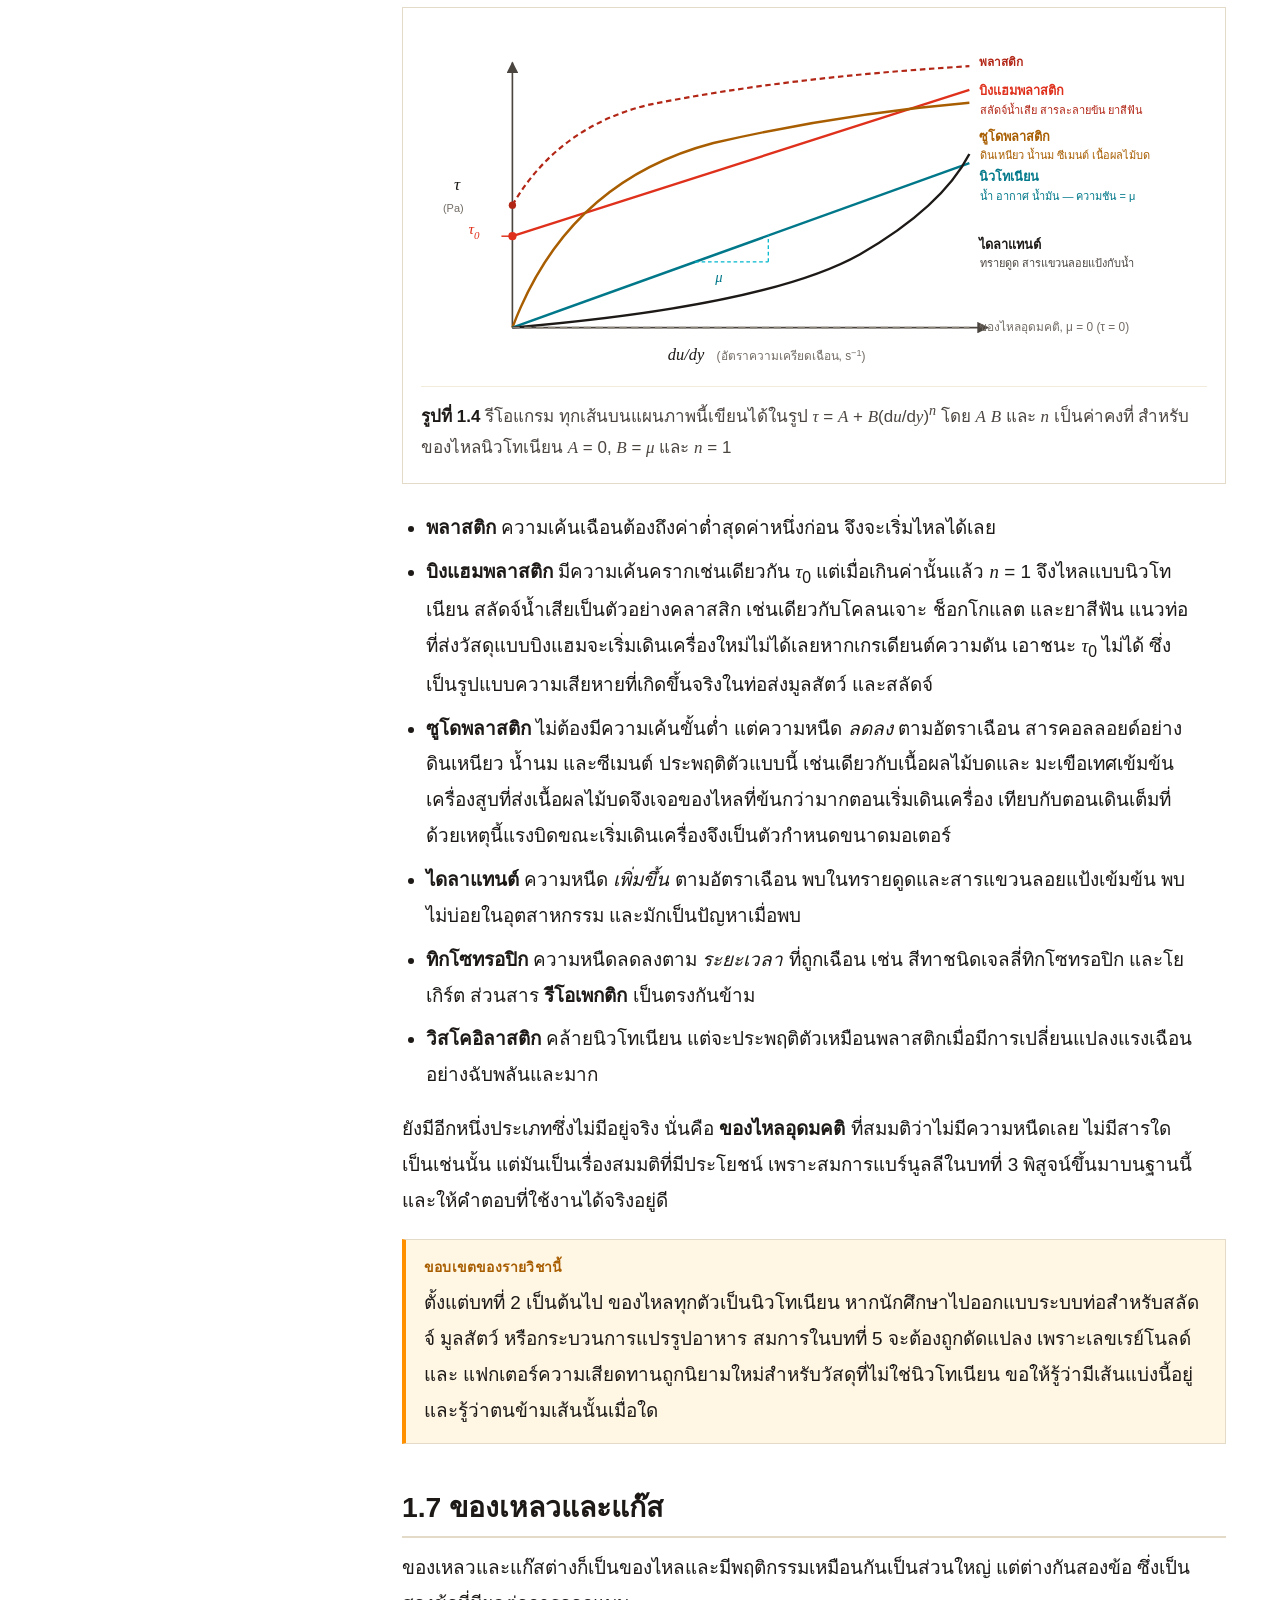
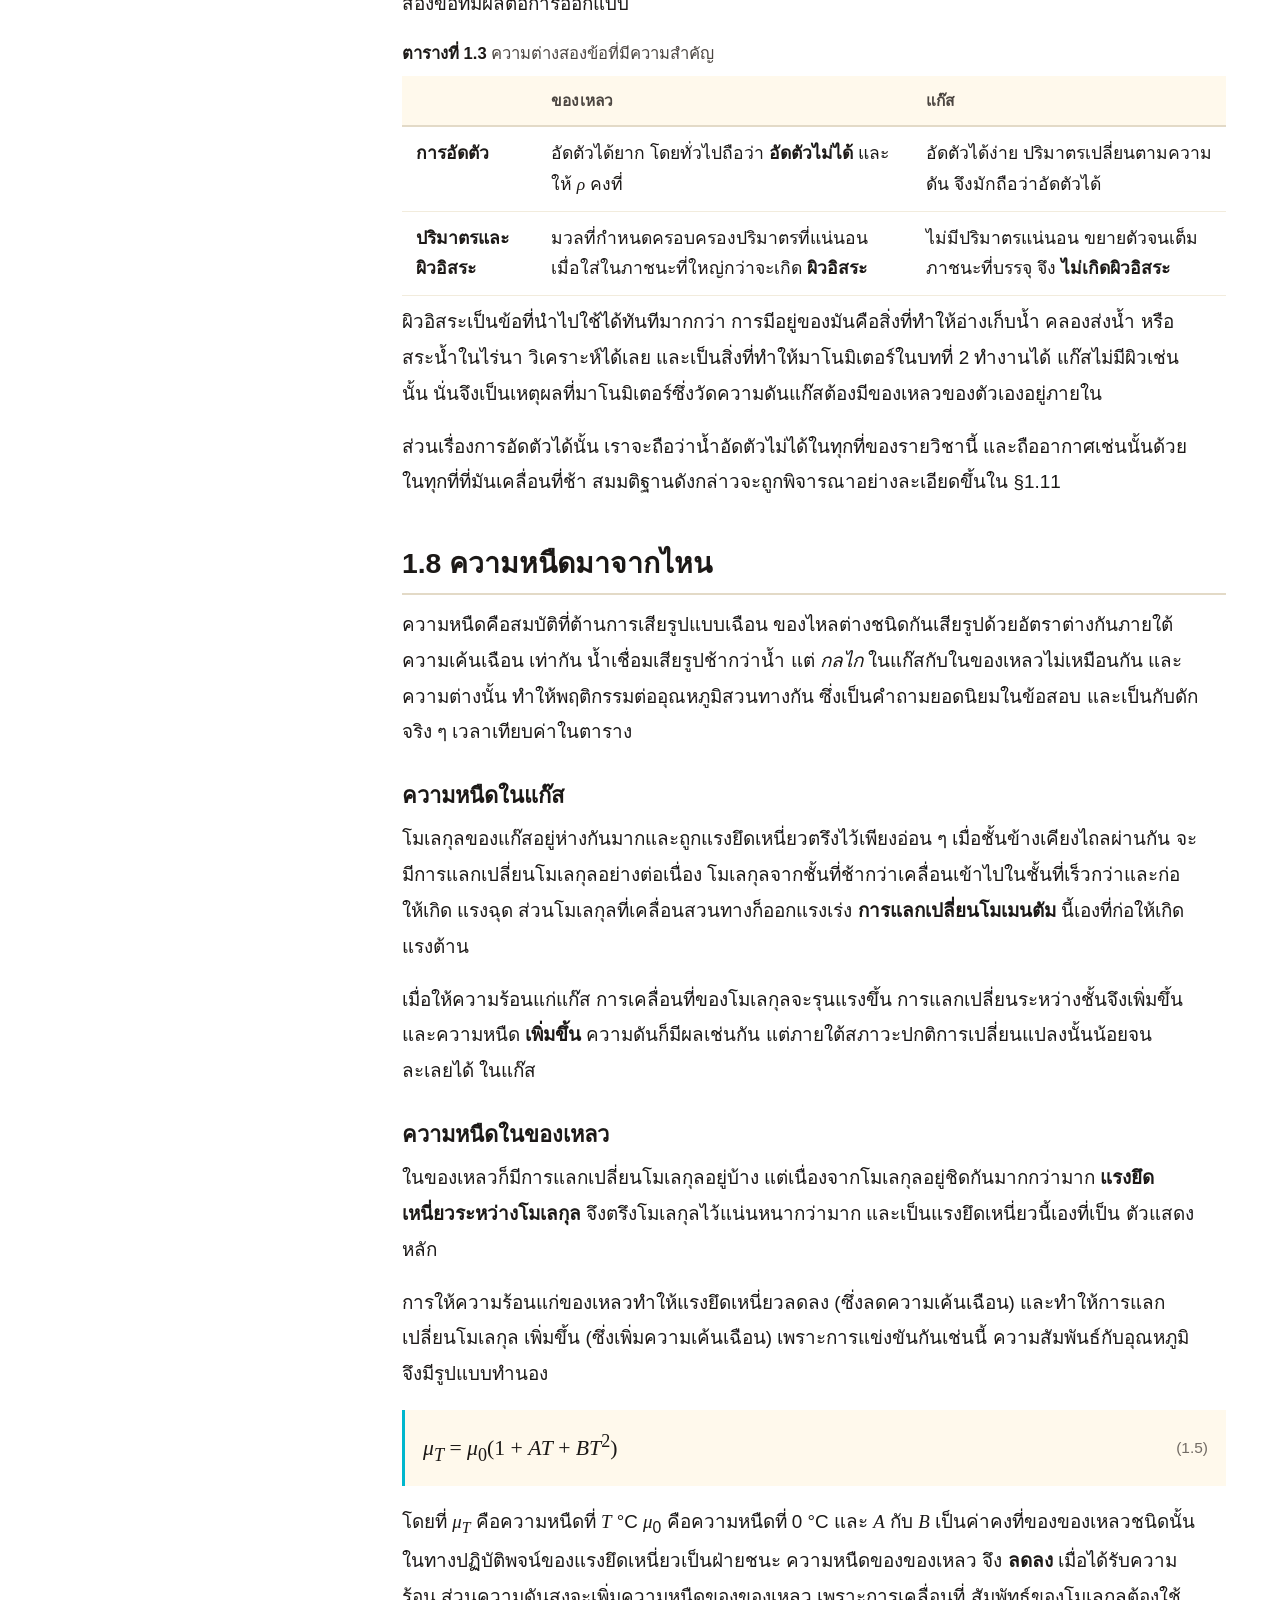
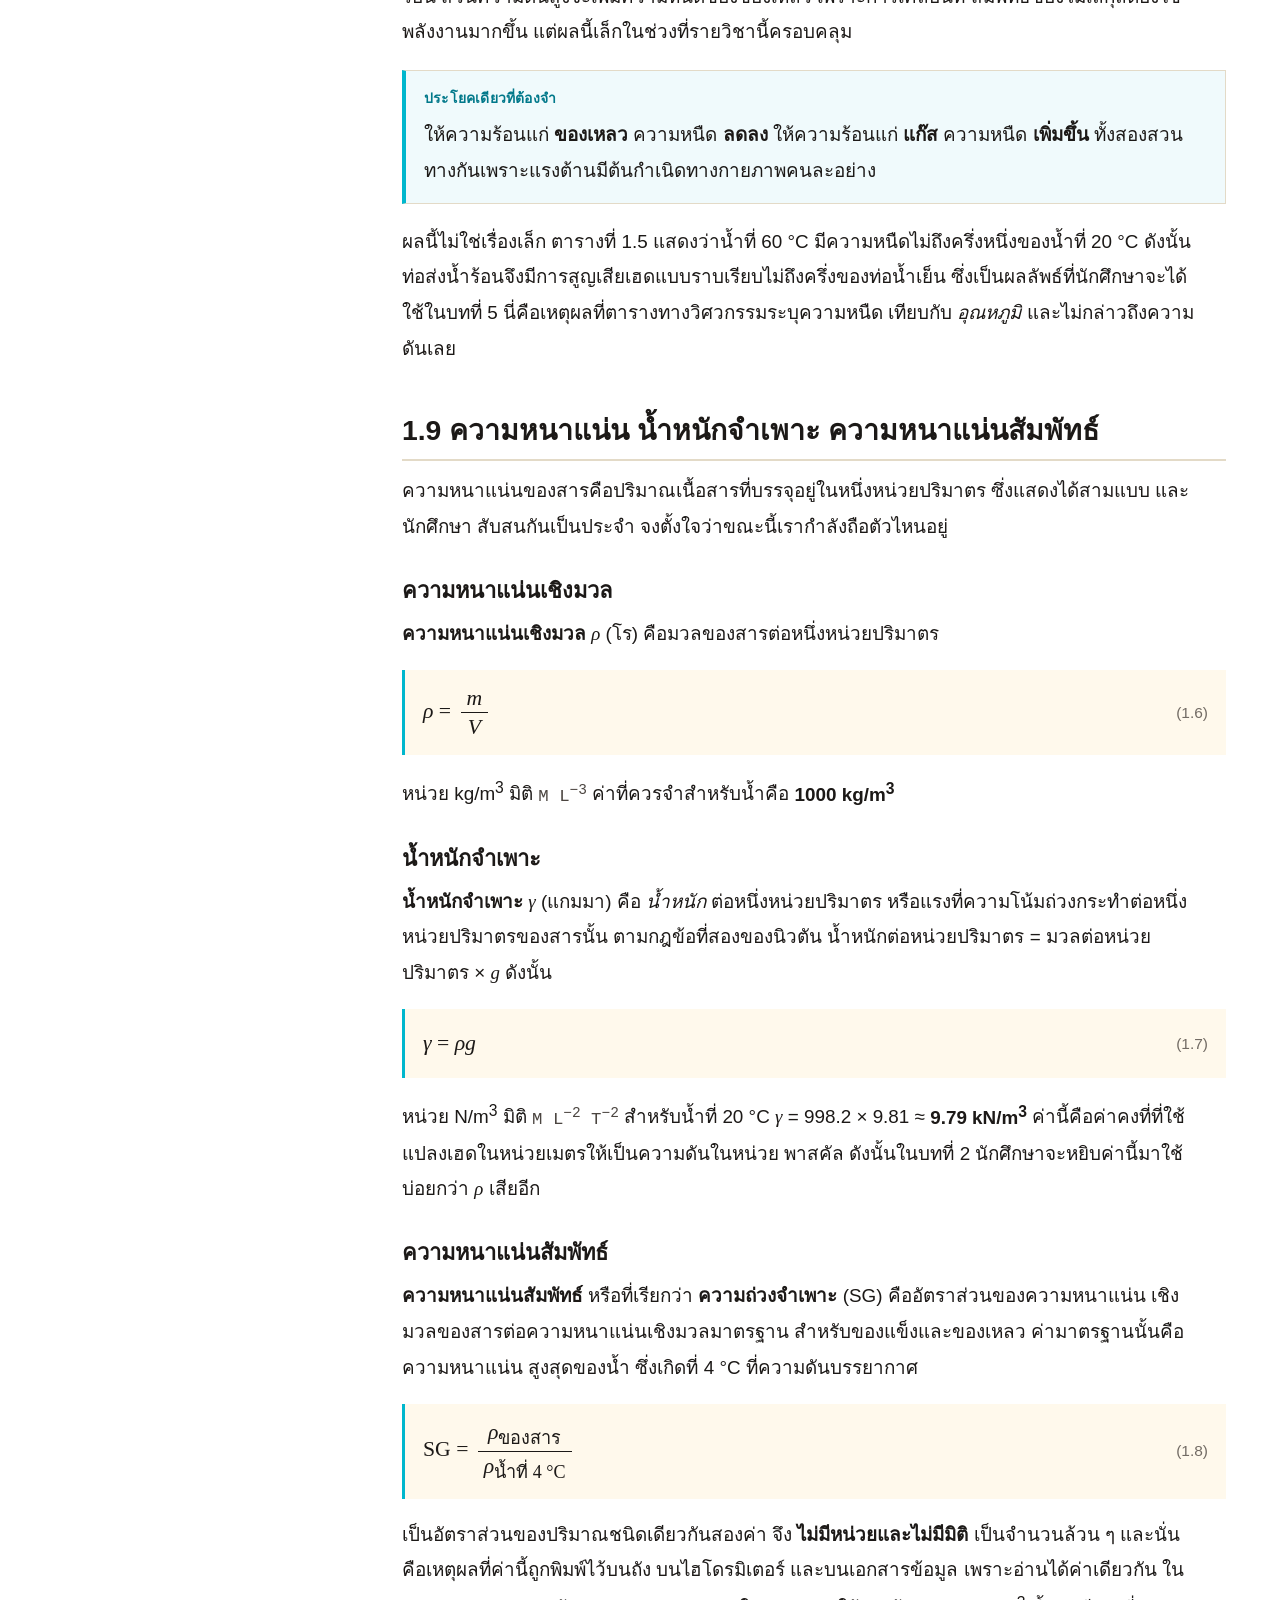
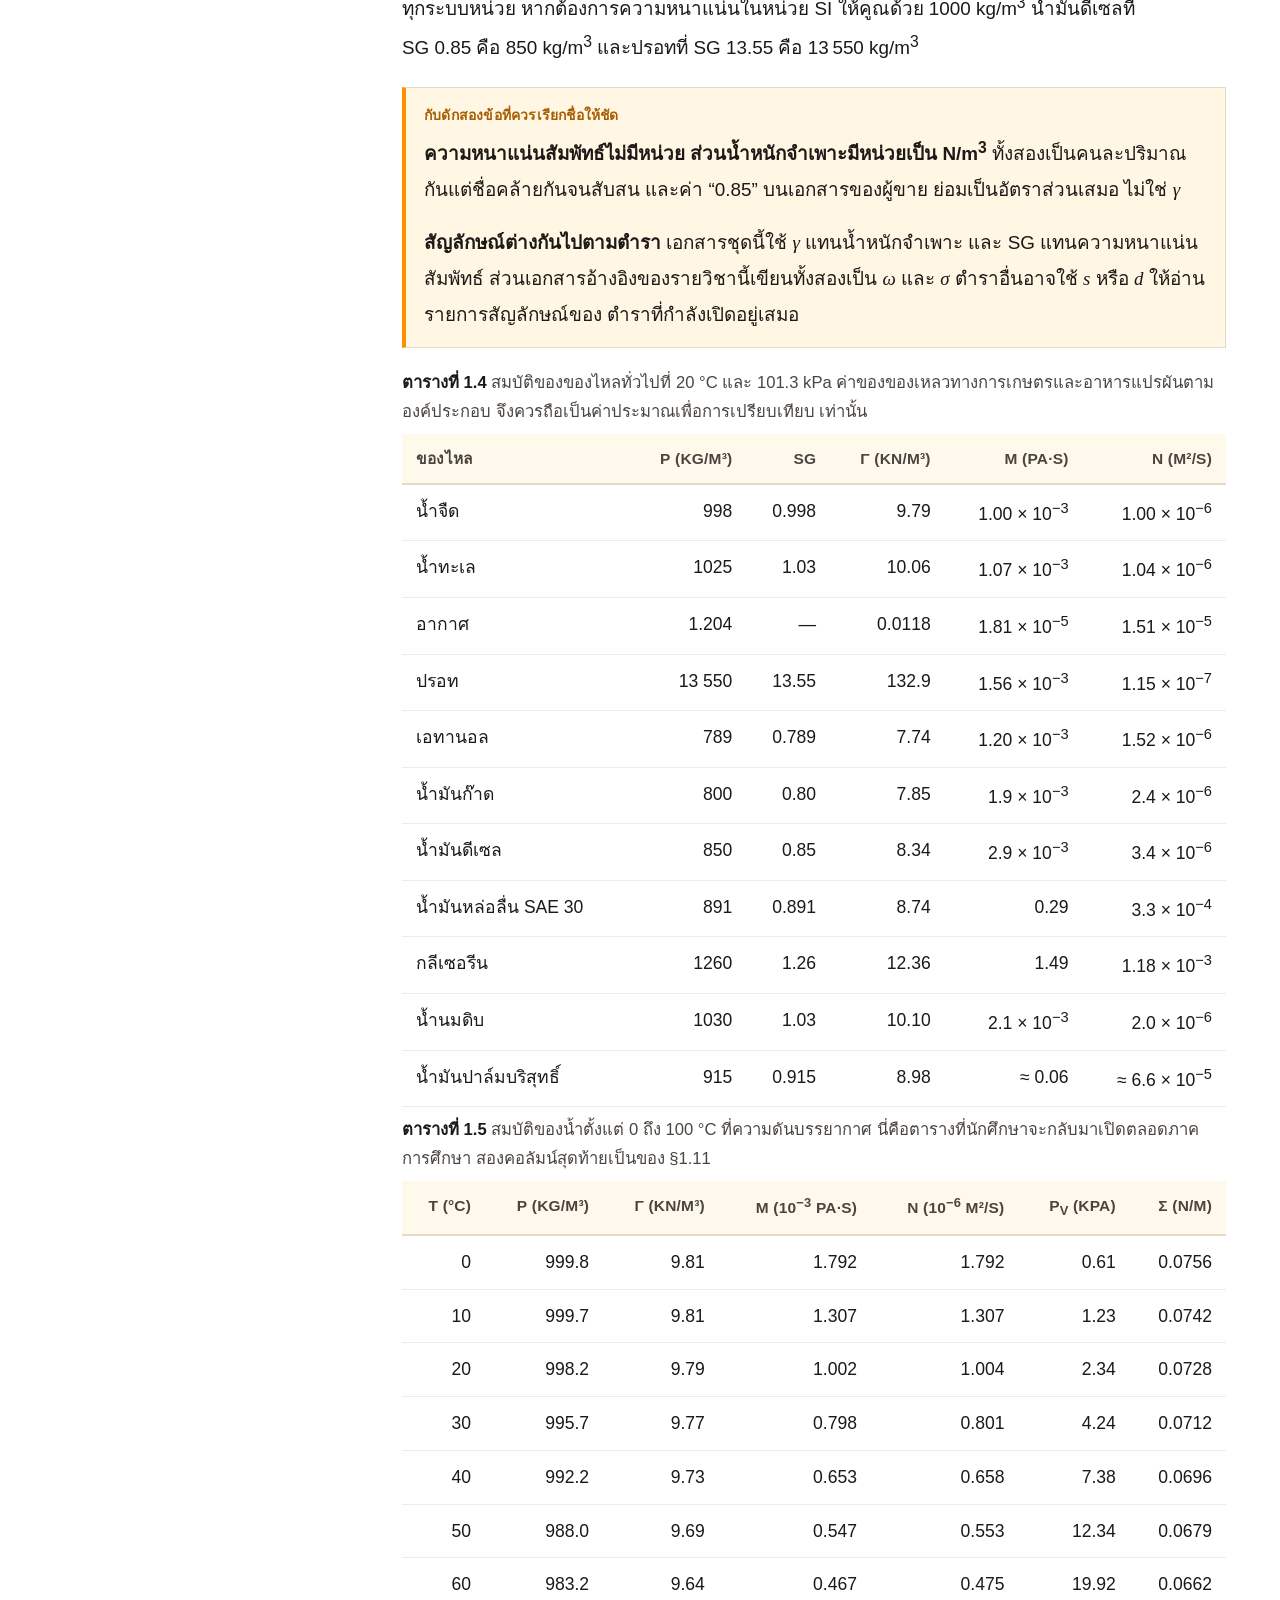
==== commit fc6d1764: "Re-scope Chapter 1 to the CIVE 1400 core, with extension material kept Chapter 1 now follows §0.7-0." ====
--- a/chapter1-th.html
+++ b/chapter1-th.html
@@ -4,7 +4,7 @@
 <meta charset="utf-8">
 <meta name="viewport" content="width=device-width, initial-scale=1">
 <title>บทที่ 1: สมบัติของของไหล | ASE 221 กลศาสตร์ของไหลเบื้องต้น</title>
-<meta name="description" content="ของไหลคืออะไร สมมติฐานความต่อเนื่อง ความหนาแน่นและน้ำหนักจำเพาะ กฎแก๊สอุดมคติ ความหนืดและกฎของนิวตัน ของไหลไม่ใช่นิวโทเนียน มอดุลัสเชิงปริมาตร ความดันไอและโพรงอากาศ แรงตึงผิวและปรากฏการณ์คาพิลลารี">
+<meta name="description" content="ระบบหน่วย SI และมิติ ความเป็นเอกพันธ์เชิงมิติ สิ่งที่แยกของไหลออกจากของแข็ง กฎความหนืดของนิวตัน ของไหลนิวโทเนียนและไม่ใช่นิวโทเนียน ของเหลวกับแก๊ส ความหนาแน่น น้ำหนักจำเพาะ ความหนาแน่นสัมพัทธ์ และความหนืดพลวัตกับความหนืดจลน์">
 <link rel="stylesheet" href="style.css">
 </head>
 <body>
@@ -32,8 +32,8 @@
   <div class="masthead-inner">
     <p class="eyebrow">ASE 221 <span>|</span> บทที่ 1 <span>|</span> เอกสารประกอบการบรรยาย</p>
     <h1>สมบัติของของไหล</h1>
-    <p class="tagline">อะไรทำให้สารหนึ่งเป็นของไหล และตัวเลขไม่กี่ค่าที่ทุกการคำนวณตลอดทั้งรายวิชานี้
-      จะเรียกหา ได้แก่ ความหนาแน่น ความหนืด มอดุลัสเชิงปริมาตร ความดันไอ และแรงตึงผิว</p>
+    <p class="tagline">หน่วยที่นักศึกษาจะต้องใช้ทำงาน คำนิยามที่แยกของไหลออกจากของแข็ง และตัวเลขไม่กี่ค่า
+      อันได้แก่ ความหนาแน่น น้ำหนักจำเพาะ และความหนืด ที่ทุกการคำนวณตลอดรายวิชานี้จะเรียกหา</p>
   </div>
 </div>
 
@@ -56,73 +56,218 @@
       <h2>ข้อมูลประจำบท</h2>
       <dl>
         <dt>จำนวนคาบ</dt>
-        <dd>2 คาบ (3 ชั่วโมง)</dd>
+        <dd>3 คาบ (4 ชั่วโมงครึ่ง)</dd>
+
+        <dt>เอกสารอ้างอิง</dt>
+        <dd class="crumbs">Sleigh, CIVE 1400 &mdash; &sect;0.7&ndash;0.9, &sect;1</dd>
 
         <dt>สมการสำคัญ</dt>
         <dd>
           <ul>
+            <li><var>&tau;</var> = <var>&mu;</var> d<var>u</var>/d<var>y</var></li>
             <li><var>&rho;</var> = <var>m</var>/<var>V</var></li>
             <li><var>&gamma;</var> = <var>&rho;g</var></li>
-            <li><var>p</var> = <var>&rho;RT</var></li>
-            <li><var>&tau;</var> = <var>&mu;</var> d<var>u</var>/d<var>y</var></li>
+            <li>SG = <var>&rho;</var>/<var>&rho;</var><sub>น้ำ</sub></li>
             <li><var>&nu;</var> = <var>&mu;</var>/<var>&rho;</var></li>
-            <li><var>h</var> = 4<var>&sigma;</var>cos<var>&theta;</var>/<var>&gamma;d</var></li>
           </ul>
         </dd>
 
-        <dt>ตารางสมบัติ</dt>
+        <dt>ตาราง</dt>
         <dd>
           <ul>
-            <li><a href="#t1">1.1 ของไหลทั่วไปที่ 20&nbsp;&deg;C</a></li>
-            <li><a href="#t2">1.2 น้ำ ที่ 0&ndash;100&nbsp;&deg;C</a></li>
+            <li><a href="#t1">1.1 หน่วยฐาน SI</a></li>
+            <li><a href="#t2">1.2 หน่วยอนุพัทธ์ SI</a></li>
+            <li><a href="#t3">1.4 ของไหลที่ 20&nbsp;&deg;C</a></li>
+            <li><a href="#t4">1.5 น้ำ ที่ 0&ndash;100&nbsp;&deg;C</a></li>
           </ul>
         </dd>
 
         <dt>ความรู้ที่ต้องใช้</dt>
-        <dd class="crumbs">สถิตยศาสตร์ &gt; แผนภาพวัตถุอิสระ</dd>
-        <dd class="crumbs">ฟิสิกส์ 1 &gt; กฎแก๊สอุดมคติ</dd>
+        <dd class="crumbs">ฟิสิกส์ &gt; แรง มวล และน้ำหนัก</dd>
+        <dd class="crumbs">คณิตศาสตร์ &gt; การจัดรูปสมการ</dd>
       </dl>
     </section>
   </aside>
 
   <main class="content">
 
-    <p class="lead">ทุกบทถัดจากนี้จะจบลงด้วยการแทนตัวเลขลงในสูตร และตัวเลขนั้นเกือบทั้งหมดมาจากบทนี้
-      อ่านหนึ่งรอบตอนนี้เพื่อจับแนวคิด แล้วกลับมาเปิดตารางซ้ำได้ตลอดภาคการศึกษา</p>
+    <p class="lead">ทุกบทถัดจากนี้จะจบลงด้วยการแทนตัวเลขลงในสูตร บทนี้คือที่มาของตัวเลขเหล่านั้น
+      และเป็นที่ที่นักศึกษาจะได้ฝึกตรวจสอบว่าหน่วยทั้งสองข้างของสมการตรงกันหรือไม่ ก่อนที่จะเชื่อค่าใด ๆ</p>
 
     <nav class="toc">
       <h2>สารบัญประจำบท</h2>
       <ol>
-        <li><a href="#s1">ของไหลคืออะไร</a></li>
-        <li><a href="#s2">สมมติฐานความต่อเนื่อง</a></li>
-        <li><a href="#s3">ความหนาแน่น น้ำหนักจำเพาะ ความถ่วงจำเพาะ</a></li>
-        <li><a href="#s4">แก๊สและกฎแก๊สอุดมคติ</a></li>
-        <li><a href="#s5">ความหนืด</a></li>
+        <li><a href="#s1">กลศาสตร์ของไหลมีไว้ทำอะไร</a></li>
+        <li><a href="#s2">ระบบหน่วย SI</a></li>
+        <li><a href="#s3">ความเป็นเอกพันธ์เชิงมิติ</a></li>
+        <li><a href="#s4">ของไหลคืออะไร</a></li>
+        <li><a href="#s5">กฎความหนืดของนิวตัน</a></li>
         <li><a href="#s6">ของไหลนิวโทเนียนและไม่ใช่นิวโทเนียน</a></li>
-        <li><a href="#s7">ความหนืดจลน์</a></li>
-        <li><a href="#s8">ความหนืดกับอุณหภูมิ</a></li>
-        <li><a href="#s9">การอัดตัวได้และมอดุลัสเชิงปริมาตร</a></li>
-        <li><a href="#s10">ความดันไอและการเกิดโพรงอากาศ</a></li>
-        <li><a href="#s11">แรงตึงผิวและปรากฏการณ์คาพิลลารี</a></li>
+        <li><a href="#s7">ของเหลวและแก๊ส</a></li>
+        <li><a href="#s8">ความหนืดมาจากไหน</a></li>
+        <li><a href="#s9">ความหนาแน่น น้ำหนักจำเพาะ ความหนาแน่นสัมพัทธ์</a></li>
+        <li><a href="#s10">ความหนืดพลวัตและความหนืดจลน์</a></li>
+        <li><a href="#s11">สมบัติเพิ่มเติม &mdash; นอกขอบเขตหลัก</a></li>
         <li><a href="#s12">ตัวอย่างการคำนวณ</a></li>
         <li><a href="#s13">สัญลักษณ์</a></li>
-        <li><a href="#s14">แบบทบทวนตนเอง &mdash; 42 ข้อ</a></li>
+        <li><a href="#s14">แบบทบทวนตนเอง &mdash; 43 ข้อ</a></li>
         <li><a href="#s15">แบบฝึกหัด</a></li>
         <li><a href="#s16">เอกสารอ้างอิง</a></li>
       </ol>
     </nav>
 
     <!-- ============================================================ 1.1 -->
-    <h2 id="s1">1.1 ของไหลคืออะไร</h2>
-
-    <p>โดยทั่วไปเราแบ่งสสารเป็นของแข็ง ของเหลว และแก๊ส ตามลักษณะที่มองเห็น แต่ในทางกลศาสตร์เราแบ่งตาม
-      การตอบสนองต่อ <b>ความเค้นเฉือน</b> (shear stress) ซึ่งคือแรงที่กระทำ <em>ขนานไปกับ</em> พื้นผิว
-      ไม่ใช่ตั้งฉากกับพื้นผิว</p>
+    <h2 id="s1">1.1 กลศาสตร์ของไหลมีไว้ทำอะไร</h2>
+
+    <p>กลศาสตร์ของไหลคือแขนงหนึ่งของกลศาสตร์ประยุกต์ที่ว่าด้วยสถิตยศาสตร์และพลศาสตร์ของของไหล
+      ทั้งของเหลวและแก๊ส โดยวิเคราะห์พฤติกรรมของมันด้วยกฎพื้นฐานชุดเดียวกับที่นักศึกษารู้จักแล้วจาก
+      กลศาสตร์ของแข็ง ได้แก่ การอนุรักษ์มวล พลังงาน และโมเมนตัม</p>
+
+    <p>เหตุใดวิศวกรเกษตรและชีวภาพจึงต้องเรียนวิชานี้ เพราะเกือบทุกสิ่งที่วิชาชีพนี้สร้างขึ้น
+      ไม่เคลื่อนย้ายน้ำก็ถูกน้ำกำหนดรูปร่าง</p>
+
+    <ul>
+      <li><b>ชลประทาน</b> &mdash; คลองส่งน้ำ แนวท่อ สปริงเกลอร์ หัวน้ำหยด เครื่องสูบน้ำ</li>
+      <li><b>การระบายน้ำและการป้องกันน้ำท่วม</b> &mdash; ท่อระบายในแปลง ท่อลอด สระน้ำในไร่นา คันกั้นน้ำ</li>
+      <li><b>ระบบประปาและระบบบำบัด</b> สำหรับโรงเรือนปศุสัตว์และโรงงานแปรรูป</li>
+      <li><b>สายการผลิต</b> &mdash; การสูบนม น้ำผลไม้ เนื้อผลไม้บด สลัดจ์ และน้ำเสีย</li>
+      <li><b>เครื่องพ่นสาร</b> &mdash; ความดันที่หัวฉีด ขนาดละออง การฟุ้งกระจาย</li>
+      <li><b>ระบบลม</b> &mdash; เครื่องอบเมล็ดพืช การระบายอากาศในโรงเรือนสัตว์ การลำเลียงด้วยลม</li>
+    </ul>
+
+    <p>มีสองสิ่งที่ทำให้กลศาสตร์ของไหลต่างจากกลศาสตร์ของแข็งที่เคยเรียนมา ข้อแรก ธรรมชาติของของไหล
+      ต่างจากของแข็งอย่างแท้จริง ซึ่งเป็นเนื้อหาของ &sect;1.4 ข้อที่สอง ในวิชาของไหลเรามักจัดการกับ
+      <em>ลำการไหลที่ต่อเนื่อง</em> ซึ่งไม่มีจุดเริ่มต้นและจุดสิ้นสุด แทนที่จะพิจารณาชิ้นส่วนแยกเป็นชิ้น ๆ
+      ความต่างข้อที่สองนี้เองที่ทำให้บทที่&nbsp;3 ต้องสอนให้นักศึกษาลากขอบเขตขึ้นมาในสนามการไหล
+      เรียกมันว่าปริมาตรควบคุม แล้วบัญชีสิ่งที่ไหลผ่านขอบเขตนั้น</p>
+
+    <!-- ============================================================ 1.2 -->
+    <h2 id="s2">1.2 ระบบหน่วย SI</h2>
+
+    <p>ปริมาณหนึ่ง ๆ จะแสดงด้วยวิธีใดก็ได้ และตลอดหลายปีที่ผ่านมาก็มีการใช้กันหลายวิธี ประเทศต่าง ๆ
+      ยังคงใช้หน่วยต่างกันสำหรับสิ่งเดียวกัน และบางครั้งใช้ชื่อเดียวกันเรียกสิ่งที่ต่างกัน เช่น
+      ไพนต์อเมริกันมีค่าเท่ากับสี่ในห้าของไพนต์อังกฤษ เพื่อเลี่ยงความสับสนทั้งหมดนั้น
+      <b>รายวิชานี้ใช้ระบบ SI (เมตริก) ตลอดทั้งเล่ม</b> และนักศึกษาก็ควรทำเช่นเดียวกัน</p>
+
+    <div class="callout warn">
+      <span class="label">อ่านข้อนี้สองรอบ</span>
+      <p>เป็นเรื่องจำเป็นอย่างยิ่งที่ <b>ทุกปริมาณในสมการต้องอยู่ในระบบหน่วยเดียวกัน</b> มิฉะนั้นคำตอบจะผิด
+        แม้จะเตือนไว้แล้วเช่นนี้ ความผิดพลาดเรื่องหน่วยก็ยังเป็นข้อผิดพลาดที่นักศึกษาทำบ่อยที่สุดในวิชานี้
+        บ่อยกว่าความเข้าใจผิดในตัวฟิสิกส์เสียอีก</p>
+    </div>
+
+    <h3>หน่วยฐาน</h3>
+    <p>ระบบ SI ตั้งอยู่บน <b>หน่วยฐาน</b> หกหน่วย ซึ่งใช้สร้างปริมาณอื่นทุกปริมาณขึ้นมาได้ ควบคู่ไปกับ
+      แต่ละหน่วยคือ <b>มิติ</b> ของมัน ซึ่งบอกว่าหน่วยนั้นวัด <em>สิ่งชนิดใด</em> โดยไม่ขึ้นกับว่าเลือกใช้
+      หน่วยอะไร เมตร นิ้ว ไมล์ และกิโลเมตร ล้วนเป็นความยาว จึงมีมิติเป็น&nbsp;L เหมือนกันหมด</p>
+
+    <div class="table-wrap">
+      <table id="t1">
+        <caption><b>ตารางที่ 1.1</b> หน่วยฐาน SI ทั้งหกหน่วย ในวิชากลศาสตร์ของไหลเราสนใจเกือบเฉพาะ
+          สี่หน่วยแรก และในรายวิชานี้สนใจเพียงสามหน่วยแรก</caption>
+        <thead>
+          <tr><th>ปริมาณ</th><th>หน่วย SI</th><th>มิติ</th></tr>
+        </thead>
+        <tbody>
+          <tr><td>ความยาว</td><td>เมตร, m</td><td><span class="dim">L</span></td></tr>
+          <tr><td>มวล</td><td>กิโลกรัม, kg</td><td><span class="dim">M</span></td></tr>
+          <tr><td>เวลา</td><td>วินาที, s</td><td><span class="dim">T</span></td></tr>
+          <tr><td>อุณหภูมิ</td><td>เคลวิน, K</td><td><span class="dim">&Theta;</span></td></tr>
+          <tr><td>กระแสไฟฟ้า</td><td>แอมแปร์, A</td><td><span class="dim">I</span></td></tr>
+          <tr><td>ความเข้มของการส่องสว่าง</td><td>แคนเดลา, cd</td><td><span class="dim">Cd</span></td></tr>
+        </tbody>
+      </table>
+    </div>
+
+    <p>สัญกรณ์ข้างต้นคือ <b>ระบบมิติ MLT</b> ซึ่งเป็นระบบที่ใช้ตลอดเอกสารชุดนี้ และเป็นระบบที่รายวิชา
+      ในชั้นปีที่&nbsp;2 จะใช้เมื่อไปถึงเรื่องการวิเคราะห์เชิงมิติ</p>
+
+    <h3>หน่วยอนุพัทธ์</h3>
+    <p>ปริมาณอื่นทุกปริมาณเป็น <b>หน่วยอนุพัทธ์</b> ที่ได้จากการประกอบหน่วยฐานเข้าด้วยกัน ตารางที่&nbsp;1.2
+      รวบรวมหน่วยที่นักศึกษาจะพบไว้ ให้ฝึกอ่านคอลัมน์ที่สาม เพราะมันบอกเราได้ เช่น ว่าความดันกับความเค้น
+      เป็นปริมาณชนิดเดียวกัน และความหนาแน่นสัมพัทธ์ไม่ได้เป็นปริมาณชนิดใดเลย เพราะมันเป็นจำนวนล้วน</p>
+
+    <div class="table-wrap">
+      <table id="t2">
+        <caption><b>ตารางที่ 1.2</b> หน่วยอนุพัทธ์ SI และมิติของแต่ละหน่วย นี่คือตารางที่ควรเปิดเทียบ
+          เมื่อการคำนวณดูถูกแต่ผลลัพธ์รู้สึกแปลก ๆ</caption>
+        <thead>
+          <tr><th>ปริมาณ</th><th>หน่วย SI</th><th>ในหน่วยฐาน</th><th>มิติ</th></tr>
+        </thead>
+        <tbody>
+          <tr><td>ความเร็ว</td><td>m/s</td><td>m&middot;s<sup>&minus;1</sup></td><td><span class="dim">L T<sup>&minus;1</sup></span></td></tr>
+          <tr><td>ความเร่ง</td><td>m/s<sup>2</sup></td><td>m&middot;s<sup>&minus;2</sup></td><td><span class="dim">L T<sup>&minus;2</sup></span></td></tr>
+          <tr><td>แรง</td><td>นิวตัน, N</td><td>kg&middot;m&middot;s<sup>&minus;2</sup></td><td><span class="dim">M L T<sup>&minus;2</sup></span></td></tr>
+          <tr><td>พลังงาน, งาน</td><td>จูล, J = N&middot;m</td><td>kg&middot;m<sup>2</sup>&middot;s<sup>&minus;2</sup></td><td><span class="dim">M L<sup>2</sup> T<sup>&minus;2</sup></span></td></tr>
+          <tr><td>กำลัง</td><td>วัตต์, W = N&middot;m/s</td><td>kg&middot;m<sup>2</sup>&middot;s<sup>&minus;3</sup></td><td><span class="dim">M L<sup>2</sup> T<sup>&minus;3</sup></span></td></tr>
+          <tr><td>ความดัน, ความเค้น</td><td>พาสคัล, Pa = N/m<sup>2</sup></td><td>kg&middot;m<sup>&minus;1</sup>&middot;s<sup>&minus;2</sup></td><td><span class="dim">M L<sup>&minus;1</sup> T<sup>&minus;2</sup></span></td></tr>
+          <tr><td>ความหนาแน่น</td><td>kg/m<sup>3</sup></td><td>kg&middot;m<sup>&minus;3</sup></td><td><span class="dim">M L<sup>&minus;3</sup></span></td></tr>
+          <tr><td>น้ำหนักจำเพาะ</td><td>N/m<sup>3</sup></td><td>kg&middot;m<sup>&minus;2</sup>&middot;s<sup>&minus;2</sup></td><td><span class="dim">M L<sup>&minus;2</sup> T<sup>&minus;2</sup></span></td></tr>
+          <tr><td>ความหนาแน่นสัมพัทธ์</td><td>&mdash; (อัตราส่วน)</td><td>&mdash;</td><td><span class="dim">1</span></td></tr>
+          <tr><td>ความหนืดพลวัต</td><td>Pa&middot;s = N&middot;s/m<sup>2</sup></td><td>kg&middot;m<sup>&minus;1</sup>&middot;s<sup>&minus;1</sup></td><td><span class="dim">M L<sup>&minus;1</sup> T<sup>&minus;1</sup></span></td></tr>
+          <tr><td>ความหนืดจลน์</td><td>m<sup>2</sup>/s</td><td>m<sup>2</sup>&middot;s<sup>&minus;1</sup></td><td><span class="dim">L<sup>2</sup> T<sup>&minus;1</sup></span></td></tr>
+          <tr><td>แรงตึงผิว</td><td>N/m</td><td>kg&middot;s<sup>&minus;2</sup></td><td><span class="dim">M T<sup>&minus;2</sup></span></td></tr>
+          <tr><td>อัตราการไหลเชิงปริมาตร</td><td>m<sup>3</sup>/s</td><td>m<sup>3</sup>&middot;s<sup>&minus;1</sup></td><td><span class="dim">L<sup>3</sup> T<sup>&minus;1</sup></span></td></tr>
+          <tr><td>อัตราการไหลเชิงมวล</td><td>kg/s</td><td>kg&middot;s<sup>&minus;1</sup></td><td><span class="dim">M T<sup>&minus;1</sup></span></td></tr>
+        </tbody>
+      </table>
+    </div>
+
+    <p>ให้แปลงค่าเป็นหน่วย SI ที่ถูกต้องเสมอ <em>ก่อน</em> แทนลงในสมการ หากไม่รู้ว่าหน่วยหนึ่งหมายถึงอะไร
+      ให้เปิดหาให้แน่ใจ เพราะการเดามักจะผิด และในจุดที่หน่วยอนุพัทธ์ที่ใช้งานจริงช่วยให้นึกภาพตัวเลขได้ง่ายขึ้น
+      ก็ให้ใช้และระบุให้ชัด เช่น 1.008&nbsp;ลิตร/วินาที นึกภาพง่ายกว่า
+      1.008&nbsp;&times;&nbsp;10<sup>&minus;3</sup>&nbsp;m<sup>3</sup>/s ทั้งที่เป็นค่าเดียวกัน</p>
+
+    <!-- ============================================================ 1.3 -->
+    <h2 id="s3">1.3 ความเป็นเอกพันธ์เชิงมิติ</h2>
+
+    <p>สมการใด ๆ ที่บรรยายสถานการณ์ทางกายภาพจะเป็นจริงได้ก็ต่อเมื่อทั้งสองข้างมีมิติเหมือนกัน
+      สมการเช่นนั้นเรียกว่า <b>เป็นเอกพันธ์เชิงมิติ</b> นี่ไม่ใช่พิธีกรรม แต่เป็นการตรวจสอบงานของตัวเอง
+      ที่ทั้งฟรีและเร็วมาก</p>
+
+    <p>ลองดูอัตราการไหลข้ามฝายสี่เหลี่ยม ซึ่งเป็นสมการที่นักศึกษาจะพิสูจน์ในบทที่&nbsp;3</p>
+
+    <div class="eq">
+      <span class="body"><var>Q</var> = <span class="frac"><span>2</span><span class="den">3</span></span> <var>B</var> <span class="sqrt">&radic;<span class="rad">2<var>g</var></span></span> <var>H</var><sup>3/2</sup></span>
+      <span class="tag">(1.1)</span>
+    </div>
+
+    <p>ข้างซ้ายเป็นอัตราการไหลเชิงปริมาตร มิติ
+      <span class="dim">L<sup>3</sup> T<sup>&minus;1</sup></span> ส่วนข้างขวา <var>B</var> กับ <var>H</var>
+      เป็นความยาว และ <var>g</var> เป็นความเร่ง ส่วนเลข 2/3 เป็นจำนวนล้วนซึ่งไม่มีมิติเลย ดังนั้น</p>
+
+    <div class="eq plain">
+      <span class="body"><span class="dim">L</span> &times; (<span class="dim">L T<sup>&minus;2</sup></span>)<sup>1/2</sup> &times; <span class="dim">L<sup>3/2</sup></span> = <span class="dim">L<sup>1 + 1/2 + 3/2</sup> T<sup>&minus;1</sup></span> = <span class="dim">L<sup>3</sup> T<sup>&minus;1</sup></span></span>
+    </div>
+
+    <p>ทั้งสองข้างตรงกัน สมการจึงผ่านการตรวจ พึงสังเกตว่าการตรวจนี้ <em>ไม่สามารถ</em> ยืนยันเลข 2/3 ได้
+      เพราะการวิเคราะห์เชิงมิติไม่เคยหาค่าจำนวนล้วนได้ มันบอกได้เพียงว่าสมการไม่ผิดอย่างเห็นได้ชัดเท่านั้น</p>
+
+    <div class="callout">
+      <span class="label">นิสัยที่ควรสร้าง</span>
+      <p>เขียนหน่วยกำกับทุกตัวเลขขณะแทนค่า และลากหน่วยนั้นไปตลอดการคำนวณ ถ้าบรรทัดสุดท้ายออกมาว่า</p>
+      <p class="result">30 kg/(m&middot;s) = 30 m</p>
+      <p>แสดงว่านักศึกษาทำผิดแน่นอน และได้พบความผิดพลาดนั้นภายในไม่กี่วินาที แทนที่จะไปพบในห้องสอบ
+        การตรวจหน่วยไม่ได้บอกว่าความผิดพลาดอยู่ <em>ตรงไหน</em> แต่บอกได้อย่างแน่นอนว่า <em>มี</em>
+        ความผิดพลาดอยู่</p>
+    </div>
+
+    <p>ความเป็นเอกพันธ์เชิงมิติมีประโยชน์สามอย่าง สองอย่างแรกเป็นของนักศึกษาตั้งแต่วันนี้ คือ
+      <b>การตรวจสมการ</b> และ <b>การแปลงระหว่างระบบหน่วย</b> ส่วนอย่างที่สาม คือการสร้างกลุ่มไร้มิติ
+      อย่างเลขเรย์โนลด์ แล้วใช้มันวางแผนการทดลองและขยายผลจากแบบจำลอง เป็นเนื้อหาของการวิเคราะห์เชิงมิติ
+      ซึ่งอยู่ในรายวิชาถัดไป นักศึกษาจะได้พบกลุ่มไร้มิติกลุ่มแรกในบทที่&nbsp;5</p>
+
+    <!-- ============================================================ 1.4 -->
+    <h2 id="s4">1.4 ของไหลคืออะไร</h2>
+
+    <p>โดยทั่วไปเรารู้จักสถานะของสสารสามสถานะ คือของแข็ง ของเหลว และแก๊ส แต่ของเหลวกับแก๊สต่างก็เป็น
+      <b>ของไหล</b> และในทางกลศาสตร์เราแบ่งสสารไม่ใช่ตามลักษณะที่มองเห็น แต่ตามการตอบสนองต่อ
+      <b>ความเค้นเฉือน</b> ซึ่งคือแรงที่กระทำ <em>ขนานไปกับ</em> พื้นผิว ไม่ใช่ตั้งฉากกับพื้นผิว</p>
 
     <div class="callout rule">
       <span class="label">นิยาม</span>
-      <p><b>ของไหล</b> คือสารที่เสียรูปอย่างต่อเนื่องเมื่อมีความเค้นเฉือนกระทำ ไม่ว่าความเค้นนั้น
-        จะน้อยเพียงใดก็ตาม ส่วนของแข็งจะต้านความเค้นเฉือนด้วยการเสียรูปเป็นค่าจำกัดค่าหนึ่งแล้วหยุด</p>
+      <p><b>ของไหล</b> คือสารที่เสียรูปอย่างต่อเนื่อง หรือไหล เมื่อมีแรงเฉือนกระทำ ไม่ว่าแรงนั้น
+        จะน้อยเพียงใดก็ตาม</p>
     </div>
 
     <p>คำสำคัญคือคำว่า <em>อย่างต่อเนื่อง</em> ถ้าออกแรงดันด้านข้างของก้อนยาง มันจะบิดไปเป็นมุมหนึ่ง
@@ -152,9 +297,9 @@
         <path d="M90,196 L90,150" stroke="#726b64" stroke-width="1.2"/>
         <g class="theta-mark">
           <path d="M90,170 A26,26 0 0,0 102,152" fill="none" stroke="#726b64" stroke-width="1.4"/>
-          <text x="104" y="164" font-family="Cambria, Georgia, serif" font-size="16" font-style="italic" fill="#4b4540">&theta;</text>
+          <text x="104" y="164" font-family="Cambria, Georgia, serif" font-size="16" font-style="italic" fill="#4b4540">&phi;</text>
         </g>
-        <text x="86" y="232" font-family="Leelawadee UI, Tahoma, Arial" font-size="13" fill="#4b4540">&theta; หยุดที่มุมหนึ่งแล้วค้าง ตราบที่ &tau; ยังคงอยู่</text>
+        <text x="86" y="232" font-family="Leelawadee UI, Tahoma, Arial" font-size="13" fill="#4b4540">&phi; หยุดที่มุมหนึ่งแล้วค้าง ตราบที่ &tau; ยังคงอยู่</text>
 
         <line x1="430" y1="20" x2="430" y2="230" stroke="#e3dac7" stroke-width="1.5"/>
 
@@ -168,180 +313,132 @@
           <line x1="600" y1="86" x2="790" y2="86" stroke="#DF301C" stroke-width="2.4" marker-end="url(#a1)"/>
           <text x="686" y="76" font-family="Cambria, Georgia, serif" font-size="17" font-style="italic" fill="#DF301C">&tau;</text>
         </g>
-        <text x="482" y="232" font-family="Leelawadee UI, Tahoma, Arial" font-size="13" fill="#4b4540">&theta; โตขึ้นเรื่อย ๆ สิ่งที่มีความหมายคือ d&theta;/d<tspan font-style="italic" font-family="Cambria, Georgia, serif">t</tspan></text>
+        <text x="482" y="232" font-family="Leelawadee UI, Tahoma, Arial" font-size="13" fill="#4b4540">&phi; โตขึ้นเรื่อย ๆ สิ่งที่มีความหมายคือ d&phi;/d<tspan font-style="italic" font-family="Cambria, Georgia, serif">t</tspan></text>
       </svg>
       <figcaption><b>รูปที่ 1.1</b> นิยามเชิงกลศาสตร์ของของไหล (ภาพเคลื่อนไหว) สำหรับของแข็ง
-        ความเค้นเฉือนเป็นตัวกำหนด <em>ความเครียด</em> <var>&theta;</var> ก้อนจึงบิดไปจนถึงมุมหนึ่งแล้ว
+        ความเค้นเฉือนเป็นตัวกำหนด <em>ความเครียด</em> <var>&phi;</var> ก้อนจึงบิดไปจนถึงมุมหนึ่งแล้ว
         <em>หยุดค้าง</em> อยู่ตรงนั้น ส่วนสำหรับของไหล ความเค้นเฉือนเป็นตัวกำหนด
-        <em>อัตราความเครียด</em> d<var>&theta;</var>/d<var>t</var> ธาตุของไหลจึงเฉือนผ่านหน้าจอไป
-        เรื่อย ๆ โดยไม่มีมุมใดให้หยุด สังเกตว่าฝั่งซ้ายมีสภาวะสุดท้าย แต่ฝั่งขวาไม่มี
-        หัวข้อ&nbsp;1.5 จะเปลี่ยนข้อสังเกตนี้ให้กลายเป็นกฎความหนืดของนิวตัน</figcaption>
+        <em>อัตราความเครียด</em> d<var>&phi;</var>/d<var>t</var> ธาตุของไหลจึงเฉือนผ่านหน้าจอไปเรื่อย ๆ
+        โดยไม่มีมุมใดให้หยุด สังเกตว่าฝั่งซ้ายมีสภาวะสุดท้าย แต่ฝั่งขวาไม่มี</figcaption>
     </figure>
 
-    <p>ผลที่ตามมาทันทีมีสองข้อ และทั้งสองข้อจะถูกใช้ตลอดตั้งแต่บทที่&nbsp;2 เป็นต้นไป</p>
+    <h3>ของไหลกับของแข็ง &mdash; ความต่างสองข้อ</h3>
+    <ol>
+      <li>สำหรับ <b>ของแข็ง</b> ความเครียดเป็นฟังก์ชันของความเค้นที่กระทำ ตราบที่ยังไม่เกินขีดจำกัด
+        ความยืดหยุ่น ส่วนสำหรับ <b>ของไหล</b> <em>อัตรา</em> ความเครียดแปรผันตรงกับความเค้นที่กระทำ</li>
+      <li>ความเครียดใน <b>ของแข็ง</b> ไม่ขึ้นกับว่าแรงกระทำอยู่นานเท่าใด และการเสียรูปจะหายไปเมื่อเอาแรงออก
+        ส่วน <b>ของไหล</b> จะไหลต่อไปตราบที่แรงยังกระทำอยู่ และจะไม่คืนรูปเดิมหลังจากเอาแรงออกแล้ว</li>
+    </ol>
+
+    <p>การจำแนกสารมักทำได้ง่าย แต่ไม่เสมอไป ชันและแก้วดูเหมือนของแข็งเมื่ออยู่ภายใต้น้ำหนักของตัวเอง
+      แต่ชันจะเสียรูปและแผ่ตัวออกภายในเวลาหลายวัน ต่างจากน้ำที่ใช้เวลาเพียงเสี้ยววินาที และของแข็งที่
+      เลยขีดจำกัดความยืดหยุ่นจะกลายเป็น <em>พลาสติก</em> และดูเหมือนไหล แต่ก็ยังไม่เข้านิยามของของไหลแท้
+      เพราะมันไหลก็ต่อเมื่อความเค้นเฉือนถึงค่าต่ำสุดค่าหนึ่งแล้วเท่านั้น</p>
+
+    <h3>ผลที่ตามมาสองข้อซึ่งจะได้ใช้ตลอด</h3>
     <ul>
-      <li><b>ของไหลที่อยู่นิ่งไม่มีความเค้นเฉือน</b> เพราะถ้ามี ตามนิยามแล้วมันก็จะต้องเคลื่อนที่
-        ดังนั้นแรงที่กระทำบนผิวใด ๆ ที่สัมผัสของไหลสถิตจึงตั้งฉากกับผิวนั้นล้วน ๆ ข้อเท็จจริงเพียงข้อนี้
-        คือสิ่งที่ทำให้สถิตยศาสตร์ของไหลคำนวณได้</li>
-      <li><b>ของไหลมีรูปร่างตามภาชนะที่บรรจุ</b> ของเหลวมีปริมาตรแน่นอนและเกิดผิวอิสระ ส่วนแก๊สไม่มีทั้งสองอย่าง
-        และจะขยายตัวจนเต็มภาชนะเสมอ</li>
+      <li><b>ของไหลที่อยู่นิ่งไม่มีความเค้นเฉือน</b> เพราะถ้ามี ตามนิยามแล้วมันก็จะต้องเคลื่อนที่ ดังนั้น
+        แรงทุกแรงระหว่างของไหลสถิตกับขอบเขตจึงกระทำในแนวตั้งฉากกับขอบเขตนั้น ข้อเท็จจริงเพียงข้อนี้
+        คือสิ่งที่ทำให้เนื้อหาทั้งบทที่&nbsp;2 คำนวณได้</li>
+      <li><b>ของไหลมีรูปร่างตามภาชนะที่บรรจุ</b> นั่นคือเหตุผลที่รูปร่างของภาชนะเข้ามาอยู่ในทุกการคำนวณ
+        และเป็นเหตุที่ &sect;1.7 ต้องแยกของเหลวออกจากแก๊ส</li>
     </ul>
 
-    <p>ยังมีข้อเท็จจริงจากการทดลองอีกหนึ่งข้อที่ควรกล่าวไว้ตรงนี้ เพราะไม่ใช่เรื่องที่เห็นได้ชัดในตัวเอง
-      และเนื้อหาทั้งบทที่&nbsp;7 ตั้งอยู่บนข้อนี้ นั่นคือ <b>เงื่อนไขไม่ลื่นไถล</b> (no-slip condition)
-      ของไหลจริงที่สัมผัสกับผิวของแข็งจะมีความเร็วเท่ากับผิวนั้นพอดี กล่าวคือความเร็วสัมพัทธ์ที่ผนังเป็นศูนย์
-      ฝุ่นที่เกาะอยู่บนใบพัดลมยังอยู่ตรงนั้นด้วยเหตุผลเดียวกับที่ผนังท่อฉุดรั้งน้ำที่ไหลผ่าน</p>
-
-    <!-- ============================================================ 1.2 -->
-    <h2 id="s2">1.2 สมมติฐานความต่อเนื่อง</h2>
-
-    <p>ของไหลประกอบด้วยโมเลกุลที่มีช่องว่างคั่นอยู่ อากาศที่สภาวะห้องมีโมเลกุลราว
-      2.5&nbsp;&times;&nbsp;10<sup>25</sup> โมเลกุลต่อลูกบาศก์เมตร แต่ละโมเลกุลเดินทางราว
-      6&nbsp;&times;&nbsp;10<sup>&minus;8</sup>&nbsp;เมตร ก่อนจะชนกับโมเลกุลอื่น ถ้าว่ากันอย่างเคร่งครัด
-      &ldquo;ความหนาแน่น ณ จุดหนึ่ง&rdquo; จึงไม่มีความหมาย เพราะถ้าหดปริมาตรที่ใช้สุ่มให้เล็กลงเรื่อย ๆ
-      ค่าที่ได้จะกระโดดไปมาระหว่างศูนย์กับความหนาแน่นของโมเลกุลเดี่ยว</p>
-
-    <p>เราเลือกที่จะละเลยเรื่องทั้งหมดนั้น <b>สมมติฐานความต่อเนื่อง</b> (continuum assumption)
-      มองว่าของไหลกระจายตัวต่อเนื่องทั่วทั้งปริภูมิ ทำให้สมบัติอย่างความหนาแน่น ความดัน และความเร็ว
-      เป็นฟังก์ชันเรียบของตำแหน่งและเวลา และใช้เครื่องมือทางแคลคูลัสได้</p>
-
-    <p>สมมติฐานนี้ใช้ได้เมื่อสเกลความยาวที่เล็กที่สุดของปัญหามีขนาดใหญ่มากเมื่อเทียบกับระยะทางที่โมเลกุล
-      เดินทางระหว่างการชนแต่ละครั้ง (<b>ระยะอิสระเฉลี่ย</b>, <var>&lambda;</var>) อัตราส่วนดังกล่าวคือ
-      <b>เลขนุดเซน</b></p>
+    <h3>ความเค้นเฉือนในของไหลที่เคลื่อนที่ และเงื่อนไขไม่ลื่นไถล</h3>
+    <p>ความเค้นเฉือนจะปรากฏในของไหลที่เคลื่อนที่ทุกครั้งที่อนุภาคข้างเคียงเคลื่อนที่ด้วยความเร็วต่างกัน
+      ถ้าทุกอนุภาคเคลื่อนที่ด้วยความเร็วเท่ากัน ก็ไม่มีการเคลื่อนที่สัมพัทธ์ระหว่างกัน และไม่เกิดความเค้นเฉือน</p>
+
+    <p>ลองพิจารณาน้ำที่ไหลไปตามท่อ ที่ผนังท่อ ความเร็วเป็น <b>ศูนย์</b> เพราะของไหลจริงที่สัมผัสกับขอบเขต
+      ที่เป็นของแข็งจะมีความเร็วเท่ากับขอบเขตนั้นพอดี นี่คือ <b>เงื่อนไขไม่ลื่นไถล</b> (no-slip condition)
+      ซึ่งเป็นข้อเท็จจริงจากการทดลอง ไม่ใช่สิ่งที่พิสูจน์มาได้ ความเร็วจะเพิ่มขึ้นเมื่อเข้าใกล้ศูนย์กลางท่อ
+      การเปลี่ยนแปลงของความเร็วในแนวขวางทิศทางการไหลนี้เรียกว่า <b>โปรไฟล์ความเร็ว</b></p>
+
+    <figure>
+      <svg viewBox="0 0 860 250" role="img" aria-label="ซ้าย: โปรไฟล์ความเร็วในท่อ เป็นศูนย์ที่ผนังทั้งสองด้านและสูงสุดที่กึ่งกลาง ขวา: การไหลสม่ำเสมอที่อยู่ห่างจากขอบเขต ทุกลูกศรยาวเท่ากัน">
+        <defs>
+          <marker id="a7" viewBox="0 0 10 10" refX="9" refY="5" markerWidth="7" markerHeight="7" orient="auto">
+            <path d="M0,0 L10,5 L0,10 z" fill="#00788A"/>
+          </marker>
+          <pattern id="hatch3" width="8" height="8" patternUnits="userSpaceOnUse" patternTransform="rotate(45)">
+            <line x1="0" y1="0" x2="0" y2="8" stroke="#b9b2a7" stroke-width="2"/>
+          </pattern>
+        </defs>
+
+        <text x="40" y="28" font-family="Leelawadee UI, Tahoma, Arial" font-size="14" font-weight="700" fill="#1c1917">(ก) การไหลในท่อ &mdash; มีความเค้นเฉือน</text>
+
+        <rect x="120" y="28" width="300" height="12" fill="url(#hatch3)" stroke="#8a8378" stroke-width="1.2"/>
+        <rect x="120" y="180" width="300" height="12" fill="url(#hatch3)" stroke="#8a8378" stroke-width="1.2"/>
+        <rect x="120" y="40" width="300" height="140" fill="#eaf7fa"/>
+
+        <line x1="140" y1="36" x2="140" y2="184" stroke="#00788A" stroke-width="1.4"/>
+
+        <line x1="140" y1="57" x2="219" y2="57" stroke="#00788A" stroke-width="1.8" marker-end="url(#a7)"/>
+        <line x1="140" y1="75" x2="275" y2="75" stroke="#00788A" stroke-width="1.8" marker-end="url(#a7)"/>
+        <line x1="140" y1="93" x2="309" y2="93" stroke="#00788A" stroke-width="1.8" marker-end="url(#a7)"/>
+        <line x1="140" y1="110" x2="320" y2="110" stroke="#00788A" stroke-width="2.2" marker-end="url(#a7)"/>
+        <line x1="140" y1="127" x2="309" y2="127" stroke="#00788A" stroke-width="1.8" marker-end="url(#a7)"/>
+        <line x1="140" y1="145" x2="275" y2="145" stroke="#00788A" stroke-width="1.8" marker-end="url(#a7)"/>
+        <line x1="140" y1="163" x2="219" y2="163" stroke="#00788A" stroke-width="1.8" marker-end="url(#a7)"/>
+
+        <path d="M140,40 Q500,110 140,180" fill="none" stroke="#00788A" stroke-width="2.4"/>
+
+        <text x="330" y="106" font-family="Cambria, Georgia, serif" font-size="18" font-style="italic" fill="#00788A">u</text>
+        <text x="124" y="214" font-family="Leelawadee UI, Tahoma, Arial" font-size="13" fill="#4b4540">u = 0 ที่ผนังทั้งสอง ชั้นข้างเคียงไถลกัน จึงมี &tau; &ne; 0</text>
+
+        <line x1="470" y1="20" x2="470" y2="230" stroke="#e3dac7" stroke-width="1.5"/>
+
+        <text x="510" y="28" font-family="Leelawadee UI, Tahoma, Arial" font-size="14" font-weight="700" fill="#1c1917">(ข) การไหลสม่ำเสมอ &mdash; ไม่มีความเค้นเฉือน</text>
+
+        <line x1="560" y1="40" x2="560" y2="180" stroke="#00788A" stroke-width="1.4"/>
+        <line x1="560" y1="57" x2="690" y2="57" stroke="#00788A" stroke-width="1.8" marker-end="url(#a7)"/>
+        <line x1="560" y1="75" x2="690" y2="75" stroke="#00788A" stroke-width="1.8" marker-end="url(#a7)"/>
+        <line x1="560" y1="93" x2="690" y2="93" stroke="#00788A" stroke-width="1.8" marker-end="url(#a7)"/>
+        <line x1="560" y1="110" x2="690" y2="110" stroke="#00788A" stroke-width="1.8" marker-end="url(#a7)"/>
+        <line x1="560" y1="127" x2="690" y2="127" stroke="#00788A" stroke-width="1.8" marker-end="url(#a7)"/>
+        <line x1="560" y1="145" x2="690" y2="145" stroke="#00788A" stroke-width="1.8" marker-end="url(#a7)"/>
+        <line x1="560" y1="163" x2="690" y2="163" stroke="#00788A" stroke-width="1.8" marker-end="url(#a7)"/>
+        <line x1="700" y1="40" x2="700" y2="180" stroke="#00788A" stroke-width="2.4"/>
+        <text x="712" y="115" font-family="Cambria, Georgia, serif" font-size="18" font-style="italic" fill="#00788A">u</text>
+        <text x="512" y="214" font-family="Leelawadee UI, Tahoma, Arial" font-size="13" fill="#4b4540">ทุกอนุภาคความเร็วเท่ากัน ไม่มีการเคลื่อนที่สัมพัทธ์</text>
+      </svg>
+      <figcaption><b>รูปที่ 1.2</b> ความเค้นเฉือนปรากฏทุกที่ที่อนุภาคข้างเคียงเคลื่อนที่ด้วยความเร็วต่างกัน
+        ในทางปฏิบัติเราจัดการกับการไหลที่ผ่านขอบเขตของแข็งเสมอ ไม่ว่าจะเป็นผนังท่อ ท้องคลอง หรือหัวสปริงเกลอร์
+        ดังนั้นแรงเฉือนจึงมีอยู่เสมอ และโปรไฟล์สม่ำเสมอในอุดมคติทางขวาจึงเป็นข้อยกเว้นมากกว่าจะเป็นกรณีปกติ</figcaption>
+    </figure>
+
+    <!-- ============================================================ 1.5 -->
+    <h2 id="s5">1.5 กฎความหนืดของนิวตัน</h2>
+
+    <p>เราจะเปลี่ยนข้อสังเกตเหล่านั้นให้เป็นตัวเลขได้อย่างไร ลองพิจารณาธาตุของไหลที่มีแรงเฉือน
+      <var>F</var> กระทำบนผิวด้านบนซึ่งมีพื้นที่ <var>A</var> <b>ความเค้นเฉือน</b> คือแรงต่อหนึ่งหน่วยพื้นที่</p>
 
     <div class="eq">
-      <span class="body">Kn = <span class="frac"><span><var>&lambda;</var></span><span class="den"><var>L</var></span></span></span>
-      <span class="tag">(1.1)</span>
-    </div>
-
-    <p>เมื่อ Kn &lt; 0.01 ซึ่งครอบคลุมท่อ เครื่องสูบน้ำ คลอง และหัวฉีดทุกตัวในรายวิชานี้ แบบจำลองต่อเนื่อง
-      ใช้ได้ดีเยี่ยม สมมติฐานนี้จะใช้ไม่ได้กับการไหลของแก๊สเบาบาง เช่น อากาศพลศาสตร์ในบรรยากาศชั้นบน
-      ระบบสุญญากาศ และการไหลของแก๊สในรูพรุนขนาดไม่กี่ร้อยนาโนเมตร เราจะไม่พบกรณีเหล่านั้น แต่ควรรู้ไว้ว่า
-      สมมติฐานก็คือสมมติฐาน</p>
-
-    <!-- ============================================================ 1.3 -->
-    <h2 id="s3">1.3 ความหนาแน่น น้ำหนักจำเพาะ ความถ่วงจำเพาะ</h2>
-
-    <p>มีปริมาณสามตัวที่เกี่ยวข้องกันอย่างใกล้ชิด ใช้บอกว่าของไหลบรรจุสสารไว้มากเท่าใดในปริมาตรที่กำหนด
-      นักศึกษาสับสนกันเป็นประจำ และความสับสนนั้นมีราคาแพง จึงต้องตั้งใจว่าขณะนี้เรากำลังถือตัวไหนอยู่</p>
-
-    <h3>ความหนาแน่น</h3>
-    <p><b>ความหนาแน่น</b> <var>&rho;</var> (โร) คือมวลต่อหนึ่งหน่วยปริมาตร</p>
+      <span class="body"><var>&tau;</var> = <span class="frac"><span><var>F</var></span><span class="den"><var>A</var></span></span></span>
+      <span class="tag">(1.2)</span>
+    </div>
+
+    <p>การเสียรูปที่เกิดขึ้นวัดด้วยมุม <var>&phi;</var> ซึ่งเรียกว่า <b>ความเครียดเฉือน</b> ถ้าอนุภาคที่จุด E
+      เคลื่อนที่ไปเป็นระยะ <var>x</var> ในเวลา <var>t</var> โดยอยู่ห่างจากผิวที่ยึดแน่นเป็นระยะ <var>y</var>
+      แล้ว สำหรับการเสียรูปเล็ก ๆ จะได้</p>
+
+    <div class="eq stack">
+      <span class="tag">(1.3)</span>
+      <span class="body">ความเครียดเฉือน &nbsp; <var>&phi;</var> = <span class="frac"><span><var>x</var></span><span class="den"><var>y</var></span></span></span>
+      <span class="body">อัตราความเครียดเฉือน &nbsp; <span class="frac"><span><var>&phi;</var></span><span class="den"><var>t</var></span></span> = <span class="frac"><span><var>x</var></span><span class="den"><var>ty</var></span></span> = <span class="frac"><span><var>x</var></span><span class="den"><var>t</var></span></span> <span class="frac"><span>1</span><span class="den"><var>y</var></span></span> = <span class="frac"><span><var>u</var></span><span class="den"><var>y</var></span></span></span>
+    </div>
+
+    <p>เพราะ <var>x</var>/<var>t</var> ก็คือ <var>u</var> ซึ่งเป็นความเร็วของอนุภาคนั้น จากนั้นการทดลอง
+      แสดงให้เห็นว่าความเค้นเฉือนแปรผันตรงกับอัตราความเครียดเฉือนนี้ เมื่อเขียนอัตราส่วน
+      <var>u</var>/<var>y</var> ในรูปอนุพันธ์ว่าเป็น <b>เกรเดียนต์ความเร็ว</b>
+      d<var>u</var>/d<var>y</var> และเรียกค่าคงที่การแปรผันว่า <b>ความหนืดพลวัต</b> <var>&mu;</var>
+      จะได้</p>
 
     <div class="eq">
-      <span class="body"><var>&rho;</var> = <span class="frac"><span><var>m</var></span><span class="den"><var>V</var></span></span></span>
-      <span class="tag">(1.2)</span>
-    </div>
-
-    <p>หน่วย SI คือ kg/m<sup>3</sup> มิติคือ <span class="dim">[M L<sup>&minus;3</sup>]</span> ค่าที่ควรจำ
-      สำหรับน้ำคือ <b>1000&nbsp;kg/m<sup>3</sup></b> ซึ่งอันที่จริงเป็นค่าสูงสุดที่ 4&nbsp;&deg;C
-      ที่ 20&nbsp;&deg;C มีค่า 998.2 และที่ 60&nbsp;&deg;C มีค่า 983.2 สำหรับงานคร่าว ๆ ใช้ 1000 ก็เพียงพอ
-      แต่สำหรับการคำนวณ NPSH ของเครื่องสูบน้ำร้อนนั้นไม่พอ</p>
-
-    <h3>น้ำหนักจำเพาะ</h3>
-    <p><b>น้ำหนักจำเพาะ</b> <var>&gamma;</var> (แกมมา) คือน้ำหนักต่อหนึ่งหน่วยปริมาตร ได้จากความหนาแน่น
-      คูณความเร่งโน้มถ่วง</p>
-
-    <div class="eq">
-      <span class="body"><var>&gamma;</var> = <var>&rho;g</var></span>
-      <span class="tag">(1.3)</span>
-    </div>
-
-    <p>หน่วย SI คือ N/m<sup>3</sup> สำหรับน้ำที่ 20&nbsp;&deg;C
-      <var>&gamma;</var> = 998.2&nbsp;&times;&nbsp;9.81 = 9793&nbsp;N/m<sup>3</sup>
-      &asymp; <b>9.79&nbsp;kN/m<sup>3</sup></b> ค่านี้คือค่าคงที่ที่ใช้แปลงเฮดในหน่วยเมตรให้เป็นความดัน
-      ในหน่วยพาสคัล ดังนั้นในบทที่&nbsp;2 นักศึกษาจะใช้ค่านี้บ่อยกว่า <var>&rho;</var> เสียอีก</p>
-
-    <h3>ความถ่วงจำเพาะ</h3>
-    <p><b>ความถ่วงจำเพาะ</b> SG (หรือความหนาแน่นสัมพัทธ์) คือความหนาแน่นของของไหลหารด้วยความหนาแน่น
-      ของสารอ้างอิง ซึ่งใช้น้ำที่ 4&nbsp;&deg;C สำหรับของเหลว และใช้อากาศสำหรับแก๊ส</p>
-
-    <div class="eq">
-      <span class="body">SG = <span class="frac"><span><var>&rho;</var></span><span class="den"><var>&rho;</var><sub>น้ำ</sub></span></span></span>
+      <span class="body"><var>&tau;</var> = <var>&mu;</var> <span class="frac"><span>d<var>u</var></span><span class="den">d<var>y</var></span></span></span>
       <span class="tag">(1.4)</span>
     </div>
 
-    <p>SG เป็นปริมาณ <b>ไร้มิติ</b> ซึ่งเป็นเหตุผลที่ค่านี้ถูกพิมพ์ไว้บนถัง บนเอกสารข้อมูลผลิตภัณฑ์ และ
-      บนไฮโดรมิเตอร์ เพราะอ่านได้ค่าเดียวกันในทุกระบบหน่วย หากต้องการความหนาแน่นในหน่วย SI ให้คูณด้วย
-      1000&nbsp;kg/m<sup>3</sup> น้ำมันดีเซลที่ SG&nbsp;0.85 คือ 850&nbsp;kg/m<sup>3</sup>
-      และปรอทที่ SG&nbsp;13.55 คือ 13&thinsp;550&nbsp;kg/m<sup>3</sup></p>
-
-    <div class="callout warn">
-      <span class="label">กับดักที่ควรเรียกชื่อให้ชัด</span>
-      <p>ความถ่วงจำเพาะไม่มีหน่วย ส่วนน้ำหนักจำเพาะมีหน่วยเป็น N/m<sup>3</sup> ทั้งสองเป็นคนละปริมาณกัน
-        แต่ชื่อคล้ายกัน และค่า &ldquo;0.85&rdquo; ที่เขียนกำกับคำว่า &ldquo;specific&nbsp;&hellip;&rdquo;
-        บนเอกสารของผู้ขาย ย่อมเป็น SG เสมอ ไม่ใช่ <var>&gamma;</var> นอกจากนี้ยังมี
-        <b>ปริมาตรจำเพาะ</b> <var>v</var> = 1/<var>&rho;</var> (m<sup>3</sup>/kg) เป็นสมาชิกตัวที่สี่
-        ของตระกูลนี้ ซึ่งพบบ่อยในวิชาอุณหพลศาสตร์แต่พบน้อยในวิชานี้</p>
-    </div>
-
-    <div class="table-wrap">
-      <table id="t1">
-        <caption><b>ตารางที่ 1.1</b> สมบัติของของไหลทั่วไปที่ 20&nbsp;&deg;C และ 101.3&nbsp;kPa
-          ค่าของของเหลวทางการเกษตรและอาหารแปรผันตามองค์ประกอบ จึงควรถือเป็นค่าประมาณเพื่อการเปรียบเทียบ
-          เท่านั้น</caption>
-        <thead>
-          <tr>
-            <th>ของไหล</th>
-            <th class="num">&rho; (kg/m&sup3;)</th>
-            <th class="num">SG</th>
-            <th class="num">&mu; (Pa&middot;s)</th>
-            <th class="num">&nu; (m&sup2;/s)</th>
-          </tr>
-        </thead>
-        <tbody>
-          <tr><td>น้ำจืด</td><td class="num">998</td><td class="num">0.998</td><td class="num">1.00 &times; 10<sup>&minus;3</sup></td><td class="num">1.00 &times; 10<sup>&minus;6</sup></td></tr>
-          <tr><td>น้ำทะเล</td><td class="num">1025</td><td class="num">1.03</td><td class="num">1.07 &times; 10<sup>&minus;3</sup></td><td class="num">1.04 &times; 10<sup>&minus;6</sup></td></tr>
-          <tr><td>อากาศ</td><td class="num">1.204</td><td class="num">&mdash;</td><td class="num">1.81 &times; 10<sup>&minus;5</sup></td><td class="num">1.51 &times; 10<sup>&minus;5</sup></td></tr>
-          <tr><td>ปรอท</td><td class="num">13 550</td><td class="num">13.55</td><td class="num">1.56 &times; 10<sup>&minus;3</sup></td><td class="num">1.15 &times; 10<sup>&minus;7</sup></td></tr>
-          <tr><td>เอทานอล</td><td class="num">789</td><td class="num">0.789</td><td class="num">1.20 &times; 10<sup>&minus;3</sup></td><td class="num">1.52 &times; 10<sup>&minus;6</sup></td></tr>
-          <tr><td>น้ำมันดีเซล</td><td class="num">850</td><td class="num">0.85</td><td class="num">2.9 &times; 10<sup>&minus;3</sup></td><td class="num">3.4 &times; 10<sup>&minus;6</sup></td></tr>
-          <tr><td>น้ำมันหล่อลื่น SAE 30</td><td class="num">891</td><td class="num">0.891</td><td class="num">0.29</td><td class="num">3.3 &times; 10<sup>&minus;4</sup></td></tr>
-          <tr><td>กลีเซอรีน</td><td class="num">1260</td><td class="num">1.26</td><td class="num">1.49</td><td class="num">1.18 &times; 10<sup>&minus;3</sup></td></tr>
-          <tr><td>น้ำนมดิบ</td><td class="num">1030</td><td class="num">1.03</td><td class="num">2.1 &times; 10<sup>&minus;3</sup></td><td class="num">2.0 &times; 10<sup>&minus;6</sup></td></tr>
-          <tr><td>น้ำมันปาล์มบริสุทธิ์</td><td class="num">915</td><td class="num">0.915</td><td class="num">&asymp; 0.06</td><td class="num">&asymp; 6.6 &times; 10<sup>&minus;5</sup></td></tr>
-        </tbody>
-      </table>
-    </div>
-
-    <!-- ============================================================ 1.4 -->
-    <h2 id="s4">1.4 แก๊สและกฎแก๊สอุดมคติ</h2>
-
-    <p>สำหรับของเหลว ความหนาแน่นเกือบคงที่ เราจึงเปิดตารางเอา แต่สำหรับแก๊สไม่เป็นเช่นนั้น ความหนาแน่นขึ้นกับ
-      ทั้งความดันและอุณหภูมิ เราจึงต้องคำนวณเอง ที่ช่วงความดันและอุณหภูมิของรายวิชานี้ อากาศเป็นไปตาม
-      <b>กฎแก๊สอุดมคติ</b> โดยมีความคลาดเคลื่อนไม่ถึงหนึ่งเปอร์เซ็นต์</p>
-
-    <div class="eq">
-      <span class="body"><var>p</var> = <var>&rho;RT</var>&nbsp;&nbsp;&nbsp;หรือ&nbsp;&nbsp;&nbsp;<var>&rho;</var> = <span class="frac"><span><var>p</var></span><span class="den"><var>RT</var></span></span></span>
-      <span class="tag">(1.5)</span>
-    </div>
-
-    <p>โดยที่ <var>R</var> คือค่าคงที่แก๊ส <b>จำเพาะ</b> ของแก๊สชนิดนั้น ซึ่งได้จากค่าคงที่สากล
-      8314&nbsp;J/(kmol&middot;K) หารด้วยมวลโมลาร์ สำหรับอากาศแห้ง
-      <var>R</var> = 287&nbsp;J/(kg&middot;K)</p>
-
-    <div class="callout warn">
-      <span class="label">ต้องเป็นค่าสัมบูรณ์เสมอ</span>
-      <p>สมการ (1.5) ต้องใช้ความดัน <b>สัมบูรณ์</b> ในหน่วยพาสคัล และอุณหภูมิ <b>สัมบูรณ์</b> ในหน่วยเคลวิน
-        การแทนความดันเกจหรืออุณหภูมิหน่วย &deg;C ลงไปตรง ๆ นั้นผิด และผิดมากด้วย เช่นที่ 27&nbsp;&deg;C
-        ถ้าใช้ 27 แทน 300.15&nbsp;K ความหนาแน่นจะสูงเกินจริงประมาณสิบเอ็ดเท่า ควรเขียน
-        <var>T</var> = <var>t</var> + 273.15 เป็นบรรทัดแยกทุกครั้ง</p>
-    </div>
-
-    <p>ผลที่พบได้ในชีวิตประจำวันมีสองข้อ ข้อแรก อากาศร้อนมีความหนาแน่นน้อยกว่าอากาศเย็นที่ความดันเดียวกัน
-      ซึ่งเป็นเหตุผลว่าทำไมพัดลมของเครื่องอบที่ระบุสมรรถนะเป็น m<sup>3</sup>/s จึงส่ง <em>มวล</em> อากาศ
-      ได้น้อยลงเมื่อเปิดฮีตเตอร์ (ตัวอย่างที่&nbsp;1.2) ข้อที่สอง อากาศเบากว่าน้ำประมาณ 830 เท่า
-      ซึ่งเป็นเหตุผลว่าทำไมเราจึงมักละเลยน้ำหนักของอากาศในห้องได้ แต่ไม่เคยละเลยน้ำหนักของน้ำในถังได้เลย</p>
-
-    <!-- ============================================================ 1.5 -->
-    <h2 id="s5">1.5 ความหนืด</h2>
-
-    <p>ความหนาแน่นบอกว่าของไหลหนักเพียงใด ส่วน <b>ความหนืด</b> บอกว่าของไหลต้านการถูกเฉือนได้แรงเพียงใด
-      กล่าวคือต้องใช้ความเค้นมากแค่ไหนจึงจะทำให้ชั้นของไหลชั้นหนึ่งไถลไปบนชั้นข้างเคียงได้ ความหนืด
-      คือสมบัติที่ก่อให้เกิดความเสียดทานในท่อ แรงต้านบนวัตถุ และค่าไฟฟ้าของเครื่องสูบน้ำทุกตัว</p>
-
-    <p>ลองพิจารณาการทดลองมาตรฐาน ให้ของไหลบรรจุอยู่ในช่องว่างความกว้าง <var>h</var> ระหว่างแผ่นขนานขนาดใหญ่
-      สองแผ่น แผ่นล่างยึดแน่น ส่วนแผ่นบนถูกลากไปด้านข้างด้วยความเร็วคงที่ <var>U</var> โดยแรง <var>F</var></p>
+    <p>นี่คือ <b>กฎความหนืดของนิวตัน</b> และเป็นสมการที่ถูกใช้มากที่สุดเพียงสมการเดียวของบทนี้</p>
 
     <figure>
       <svg viewBox="0 0 860 300" role="img" aria-label="ของไหลถูกเฉือนระหว่างแผ่นล่างที่อยู่นิ่งกับแผ่นบนที่เคลื่อนที่ แสดงโปรไฟล์ความเร็วเชิงเส้นจากศูนย์ที่ผนังจนถึง U ที่แผ่นบน">
@@ -391,57 +488,35 @@
         <text x="604" y="118" font-family="Cambria, Georgia, serif" font-size="17" font-style="italic" fill="#A85E00">&tau;</text>
         <text x="604" y="184" font-family="Cambria, Georgia, serif" font-size="17" font-style="italic" fill="#A85E00">&tau;</text>
       </svg>
-      <figcaption><b>รูปที่ 1.2</b> การไหลแบบคูเอตต์ (Couette flow) คือการทดลองที่ใช้นิยามความหนืด
-        เงื่อนไขไม่ลื่นไถลตรึงให้ <var>u</var>&nbsp;=&nbsp;0 ที่ผนังล่าง และ
-        <var>u</var>&nbsp;=&nbsp;<var>U</var> ที่ผนังบน เมื่อช่องว่างแคบ โปรไฟล์ความเร็วจะเป็นเส้นตรง
-        ดังนั้น d<var>u</var>/d<var>y</var>&nbsp;=&nbsp;<var>U</var>/<var>h</var> เท่ากันตลอด</figcaption>
+      <figcaption><b>รูปที่ 1.3</b> การทดลองที่ใช้นิยามความหนืด เงื่อนไขไม่ลื่นไถลตรึงให้
+        <var>u</var>&nbsp;=&nbsp;0 ที่ผนังล่าง และ <var>u</var>&nbsp;=&nbsp;<var>U</var> ที่ผนังบน
+        เมื่อช่องว่างแคบ โปรไฟล์ความเร็วจะเป็นเส้นตรง ดังนั้น
+        d<var>u</var>/d<var>y</var>&nbsp;=&nbsp;<var>U</var>/<var>h</var> เท่ากันตลอด และ <var>&tau;</var>
+        ก็เท่ากันตลอดด้วย ทั้งทุกระดับในช่องว่างและที่ผนังทั้งสองด้าน</figcaption>
     </figure>
 
-    <p>ผลการทดลองให้ข้อสรุปที่เรียบง่าย คือแรงที่ต้องใช้แปรผันตรงกับพื้นที่แผ่นและความเร็ว และแปรผกผันกับ
-      ความกว้างของช่องว่าง เมื่อเขียนความเค้นเฉือนเป็น <var>&tau;</var> = <var>F</var>/<var>A</var>
-      จะได้</p>
-
-    <div class="eq">
-      <span class="body"><var>&tau;</var> = <var>&mu;</var> <span class="frac"><span>d<var>u</var></span><span class="den">d<var>y</var></span></span></span>
-      <span class="tag">(1.6)</span>
-    </div>
-
-    <p>นี่คือ <b>กฎความหนืดของนิวตัน</b> ค่าคงที่การแปรผัน <var>&mu;</var> (มิว) เรียกว่า
-      <b>ความหนืดพลวัต</b> หรือ <b>ความหนืดสัมบูรณ์</b> ส่วนเกรเดียนต์ d<var>u</var>/d<var>y</var> คือ
-      <b>อัตราความเครียดเฉือน</b> ซึ่งในโปรไฟล์เชิงเส้นของรูปที่&nbsp;1.2 ก็คือ <var>U</var>/<var>h</var>
-      นั่นเอง</p>
-
-    <p>จัดรูปสมการ (1.6) ใหม่จะได้หน่วยออกมา คือ
-      <var>&mu;</var> = <var>&tau;</var>&thinsp;/&thinsp;(d<var>u</var>/d<var>y</var>) ดังนั้น
+    <p>จัดรูปสมการ (1.4) ใหม่จะได้หน่วยของความหนืด คือ
+      <var>&mu;</var> = <var>&tau;</var>&thinsp;&divide;&thinsp;(d<var>u</var>/d<var>y</var>) ดังนั้น
       Pa&thinsp;&divide;&thinsp;s<sup>&minus;1</sup> = <b>Pa&middot;s</b> หรือเทียบเท่ากับ
       N&middot;s/m<sup>2</sup> หรือ kg/(m&middot;s) มิติคือ
-      <span class="dim">[M L<sup>&minus;1</sup> T<sup>&minus;1</sup>]</span> หน่วยเดิมในระบบ CGS คือ
-      <b>พอยส์</b> (P) ซึ่งยังพบได้บนเอกสารข้อมูลของสารหล่อลื่นและในอุตสาหกรรมอาหาร โดย
-      1&nbsp;Pa&middot;s = 10&nbsp;P = 1000&nbsp;cP น้ำที่ 20&nbsp;&deg;C มีค่าเกือบเท่ากับ
-      1&nbsp;cP พอดี ทำให้เซนติพอยส์เป็นไม้บรรทัดในใจที่ใช้ได้สะดวก</p>
-
-    <div class="callout">
-      <span class="label">แรงต้านนั้นมาจากไหน</span>
-      <p>ใน <b>ของเหลว</b> ความหนืดเกิดจากแรงยึดเหนี่ยวระหว่างโมเลกุลเป็นหลัก เมื่อให้ความร้อน โมเลกุลแยกห่าง
-        กันมากขึ้น แรงยึดเหนี่ยวอ่อนลง ความหนืดจึง <em>ลดลง</em> ส่วนใน <b>แก๊ส</b> โมเลกุลอยู่ห่างกันอยู่แล้ว
-        แรงต้านเกิดจากโมเมนตัมที่ถูกพาข้ามแนวการไหลด้วยการเคลื่อนที่แบบสุ่มของโมเลกุล เมื่อให้ความร้อน
-        การเคลื่อนที่นั้นรุนแรงขึ้น ความหนืดจึง <em>เพิ่มขึ้น</em> ทั้งสองกรณีมีแนวโน้มสวนทางกัน ซึ่งเป็น
-        คำถามยอดนิยมในข้อสอบ และเป็นกับดักจริง ๆ เวลาเทียบค่าในตาราง</p>
-    </div>
+      <span class="dim">M L<sup>&minus;1</sup> T<sup>&minus;1</sup></span> ตรงกับตารางที่&nbsp;1.2 พอดี
+      หน่วยเดิมในระบบ CGS คือ <b>พอยส์</b> (P) ซึ่งยังพบได้บนเอกสารข้อมูลของสารหล่อลื่นและใน
+      อุตสาหกรรมอาหาร โดย 1&nbsp;Pa&middot;s = 10&nbsp;P = 1000&nbsp;cP</p>
 
     <!-- ============================================================ 1.6 -->
     <h2 id="s6">1.6 ของไหลนิวโทเนียนและไม่ใช่นิวโทเนียน</h2>
 
-    <p>ของไหลที่ค่า <var>&mu;</var> ในสมการ (1.6) เป็นค่าคงที่ กล่าวคือกราฟระหว่าง <var>&tau;</var> กับ
-      d<var>u</var>/d<var>y</var> เป็นเส้นตรงผ่านจุดกำเนิด เรียกว่า <b>ของไหลนิวโทเนียน</b>
-      น้ำ อากาศ น้ำมันเบา เอทานอล กลีเซอรีน และผลิตภัณฑ์ปิโตรเลียมส่วนใหญ่ล้วนเป็นนิวโทเนียน
-      และเนื้อหาทั้งรายวิชานี้ตั้งอยู่บนสมมติฐานดังกล่าว</p>
-
-    <p>แต่วัสดุจำนวนมากที่วิศวกรเกษตรและชีวภาพต้องสูบจริง ๆ กลับไม่เป็นเช่นนั้น ความหนืดปรากฏของมัน
-      ขึ้นกับว่าถูกเฉือนแรงเพียงใด และบางครั้งขึ้นกับว่าถูกเฉือนมานานเท่าใดด้วย</p>
+    <p>ของไหลที่เป็นไปตามสมการ&nbsp;(1.4) โดยที่ <var>&mu;</var> <em>คงที่</em> เรียกว่า
+      <b>ของไหลนิวโทเนียน</b> ความเค้นเฉือนของมันขึ้นกับเกรเดียนต์ความเร็วแบบเชิงเส้น และเมื่อพล็อต
+      <var>&tau;</var> กับ d<var>u</var>/d<var>y</var> จะได้เส้นตรงผ่านจุดกำเนิดที่ความชัน <em>คือ</em>
+      ความหนืด น้ำ อากาศ น้ำมันเบา เอทานอล กลีเซอรีน และผลิตภัณฑ์ปิโตรเลียมส่วนใหญ่ล้วนเป็นนิวโทเนียน
+      และ <b>เนื้อหาทั้งรายวิชานี้ตั้งอยู่บนสมมติฐานดังกล่าว</b></p>
+
+    <p>ของไหลที่ <var>&mu;</var> ไม่คงที่เรียกว่า <b>ของไหลไม่ใช่นิวโทเนียน</b> วัสดุจำนวนมากที่วิศวกร
+      เกษตรและชีวภาพต้องสูบจริง ๆ อยู่ในกลุ่มนี้</p>
 
     <figure>
-      <svg viewBox="0 0 860 380" role="img" aria-label="แผนภาพรีโอแกรม แสดงความเค้นเฉือนเทียบกับอัตราความเครียดเฉือนของของไหลชนิดบิงแฮมพลาสติก ชนิดบางตัวเมื่อถูกเฉือน นิวโทเนียน ชนิดข้นตัวเมื่อถูกเฉือน และของไหลอุดมคติ">
+      <svg viewBox="0 0 860 380" role="img" aria-label="แผนภาพรีโอแกรม แสดงความเค้นเฉือนเทียบกับอัตราความเครียดเฉือนของของไหลชนิดพลาสติก บิงแฮมพลาสติก ซูโดพลาสติก นิวโทเนียน ไดลาแทนต์ และของไหลอุดมคติ">
         <defs>
           <marker id="a5" viewBox="0 0 10 10" refX="9" refY="5" markerWidth="7" markerHeight="7" orient="auto">
             <path d="M0,0 L10,5 L0,10 z" fill="#4b4540"/>
@@ -451,96 +526,251 @@
 
         <line x1="100" y1="330" x2="620" y2="330" stroke="#4b4540" stroke-width="1.8" marker-end="url(#a5)"/>
         <line x1="100" y1="330" x2="100" y2="40" stroke="#4b4540" stroke-width="1.8" marker-end="url(#a5)"/>
-        <text x="280" y="366" font-family="Cambria, Georgia, serif" font-size="18" font-style="italic" fill="#1c1917">du/dy &nbsp;&nbsp;<tspan font-family="Leelawadee UI, Tahoma, Arial" font-size="13" font-style="normal" fill="#726b64">(อัตราความเครียดเฉือน, s</tspan><tspan font-family="Segoe UI, Arial" font-size="10" font-style="normal" fill="#726b64" dy="-5">&minus;1</tspan><tspan font-family="Leelawadee UI, Tahoma, Arial" font-size="13" font-style="normal" fill="#726b64" dy="5">)</tspan></text>
+        <text x="270" y="366" font-family="Cambria, Georgia, serif" font-size="18" font-style="italic" fill="#1c1917">du/dy &nbsp;&nbsp;<tspan font-family="Leelawadee UI, Tahoma, Arial" font-size="13" font-style="normal" fill="#726b64">(อัตราความเครียดเฉือน, s</tspan><tspan font-family="Segoe UI, Arial" font-size="10" font-style="normal" fill="#726b64" dy="-5">&minus;1</tspan><tspan font-family="Leelawadee UI, Tahoma, Arial" font-size="13" font-style="normal" fill="#726b64" dy="5">)</tspan></text>
         <text x="36" y="180" font-family="Cambria, Georgia, serif" font-size="19" font-style="italic" fill="#1c1917">&tau;</text>
         <text x="24" y="204" font-family="Segoe UI, Arial" font-size="12" fill="#726b64">(Pa)</text>
 
+        <path d="M100,196 Q150,110 250,86 Q400,56 600,44" fill="none" stroke="#B22616" stroke-width="2.4" stroke-dasharray="6 4"/>
+        <circle cx="100" cy="196" r="4" fill="#B22616"/>
+        <text x="610" y="44" font-family="Leelawadee UI, Tahoma, Arial" font-size="13" font-weight="700" fill="#B22616">พลาสติก</text>
+
         <line x1="100" y1="230" x2="600" y2="70" stroke="#DF301C" stroke-width="2.6"/>
         <circle cx="100" cy="230" r="4.5" fill="#DF301C"/>
-        <text x="610" y="70" font-family="Leelawadee UI, Tahoma, Arial" font-size="14" font-weight="700" fill="#DF301C">บิงแฮมพลาสติก</text>
-        <text x="612" y="90" font-family="Leelawadee UI, Tahoma, Arial" font-size="12" fill="#B22616">สลัดจ์ คอนกรีตสด ยาสีฟัน</text>
+        <text x="610" y="76" font-family="Leelawadee UI, Tahoma, Arial" font-size="14" font-weight="700" fill="#DF301C">บิงแฮมพลาสติก</text>
+        <text x="612" y="96" font-family="Leelawadee UI, Tahoma, Arial" font-size="12" fill="#B22616">สลัดจ์น้ำเสีย สารละลายข้น ยาสีฟัน</text>
         <line x1="100" y1="230" x2="88" y2="230" stroke="#DF301C" stroke-width="1.6"/>
         <text x="52" y="228" font-family="Cambria, Georgia, serif" font-size="17" font-style="italic" fill="#DF301C">&tau;<tspan font-size="12" dy="5">0</tspan></text>
 
-        <path d="M100,330 Q160,170 320,128 Q460,96 600,80" fill="none" stroke="#A85E00" stroke-width="2.6"/>
-        <text x="610" y="122" font-family="Leelawadee UI, Tahoma, Arial" font-size="14" font-weight="700" fill="#A85E00">บางตัวเมื่อถูกเฉือน</text>
-        <text x="612" y="142" font-family="Leelawadee UI, Tahoma, Arial" font-size="12" fill="#A85E00">ซอสมะเขือเทศ เนื้อผลไม้บด เลือด น้ำยาง</text>
+        <path d="M100,330 Q160,170 320,128 Q460,96 600,84" fill="none" stroke="#A85E00" stroke-width="2.6"/>
+        <text x="610" y="126" font-family="Leelawadee UI, Tahoma, Arial" font-size="14" font-weight="700" fill="#A85E00">ซูโดพลาสติก</text>
+        <text x="612" y="146" font-family="Leelawadee UI, Tahoma, Arial" font-size="12" fill="#A85E00">ดินเหนียว น้ำนม ซีเมนต์ เนื้อผลไม้บด</text>
 
         <line x1="100" y1="330" x2="600" y2="150" stroke="#00788A" stroke-width="2.8"/>
         <text x="610" y="170" font-family="Leelawadee UI, Tahoma, Arial" font-size="14" font-weight="700" fill="#00788A">นิวโทเนียน</text>
         <text x="612" y="190" font-family="Leelawadee UI, Tahoma, Arial" font-size="12" fill="#00788A">น้ำ อากาศ น้ำมัน &mdash; ความชัน = &mu;</text>
 
         <path d="M100,330 Q380,306 480,250 Q570,198 600,140" fill="none" stroke="#1c1917" stroke-width="2.6"/>
-        <text x="610" y="242" font-family="Leelawadee UI, Tahoma, Arial" font-size="14" font-weight="700" fill="#1c1917">ข้นตัวเมื่อถูกเฉือน</text>
-        <text x="612" y="262" font-family="Leelawadee UI, Tahoma, Arial" font-size="12" fill="#4b4540">สารแขวนลอยแป้งกับน้ำ ทรายเปียก</text>
+        <text x="610" y="244" font-family="Leelawadee UI, Tahoma, Arial" font-size="14" font-weight="700" fill="#1c1917">ไดลาแทนต์</text>
+        <text x="612" y="264" font-family="Leelawadee UI, Tahoma, Arial" font-size="12" fill="#4b4540">ทรายดูด สารแขวนลอยแป้งกับน้ำ</text>
 
         <line x1="100" y1="330" x2="600" y2="330" stroke="#8a8378" stroke-width="2" stroke-dasharray="8 5"/>
-        <text x="610" y="334" font-family="Leelawadee UI, Tahoma, Arial" font-size="13" fill="#726b64">ของไหลอุดมคติ (ไร้ความหนืด), &mu; = 0</text>
+        <text x="610" y="334" font-family="Leelawadee UI, Tahoma, Arial" font-size="13" fill="#726b64">ของไหลอุดมคติ, &mu; = 0 (&tau; = 0)</text>
 
         <line x1="300" y1="258" x2="380" y2="258" stroke="#00B7CD" stroke-width="1.4" stroke-dasharray="4 3"/>
         <line x1="380" y1="258" x2="380" y2="229" stroke="#00B7CD" stroke-width="1.4" stroke-dasharray="4 3"/>
         <text x="322" y="280" font-family="Cambria, Georgia, serif" font-size="16" font-style="italic" fill="#00788A">&mu;</text>
       </svg>
-      <figcaption><b>รูปที่ 1.3</b> รีโอแกรม ของไหลนิวโทเนียนให้กราฟเส้นตรงผ่านจุดกำเนิด โดยความชัน
-        <em>คือ</em> ความหนืด ส่วนของไหลชนิดอื่นต้องระบุความหนืดปรากฏพร้อมอัตราเฉือนที่วัดได้เสมอ
-        เพราะตัวเลขความหนืดจะไร้ความหมายหากไม่บอกอัตราเฉือนกำกับ</figcaption>
+      <figcaption><b>รูปที่ 1.4</b> รีโอแกรม ทุกเส้นบนแผนภาพนี้เขียนได้ในรูป
+        <var>&tau;</var> = <var>A</var> + <var>B</var>(d<var>u</var>/d<var>y</var>)<sup><var>n</var></sup>
+        โดย <var>A</var> <var>B</var> และ <var>n</var> เป็นค่าคงที่ สำหรับของไหลนิวโทเนียน
+        <var>A</var>&nbsp;=&nbsp;0, <var>B</var>&nbsp;=&nbsp;<var>&mu;</var> และ
+        <var>n</var>&nbsp;=&nbsp;1</figcaption>
     </figure>
 
     <ul>
-      <li><b>ชนิดบางตัวเมื่อถูกเฉือน</b> (shear-thinning หรือ pseudoplastic) ความหนืดปรากฏลดลงเมื่ออัตราเฉือน
-        สูงขึ้น พบในเนื้อผลไม้บด มะเขือเทศเข้มข้น น้ำยาง เลือด และสารละลายพอลิเมอร์ส่วนใหญ่ เครื่องสูบที่ส่ง
-        เนื้อผลไม้บดจะเจอของไหลที่บางกว่ามากเมื่อเดินเครื่องเต็มที่ เทียบกับตอนเริ่มเดินเครื่อง ดังนั้น
-        แรงบิดขณะเริ่มเดินเครื่องต่างหาก ไม่ใช่แรงบิดขณะเดินปกติ ที่เป็นตัวกำหนดขนาดมอเตอร์</li>
-      <li><b>ชนิดข้นตัวเมื่อถูกเฉือน</b> (shear-thickening หรือ dilatant) ความหนืดปรากฏเพิ่มขึ้นตามอัตราเฉือน
-        พบในสารแขวนลอยแป้งเข้มข้นและทรายเปียก พบไม่บ่อยในอุตสาหกรรม และมักเป็นปัญหาเมื่อพบ</li>
-      <li><b>บิงแฮมพลาสติก</b> ประพฤติตัวเหมือนของแข็งจนกว่าความเค้นเฉือนจะเกิน <b>ความเค้นคราก</b>
-        <var>&tau;</var><sub>0</sub> แล้วจึงไหลแบบนิวโทเนียน พบในสลัดจ์น้ำเสีย โคลนเจาะ ช็อกโกแลต และยาสีฟัน
-        แนวท่อที่ส่งวัสดุแบบบิงแฮมจะเริ่มเดินเครื่องใหม่ไม่ได้เลยหากเกรเดียนต์ความดันเอาชนะความเค้นครากไม่ได้
-        ซึ่งเป็นรูปแบบความเสียหายที่เกิดขึ้นจริงในท่อส่งมูลสัตว์และสลัดจ์</li>
-      <li><b>พฤติกรรมขึ้นกับเวลา</b> เป็นความซับซ้อนอีกชั้นหนึ่ง วัสดุชนิด <b>ทิกโซทรอปิก</b> (โยเกิร์ต สีทาบางชนิด)
-        จะบางลงเรื่อย ๆ เมื่อถูกเฉือนต่อเนื่องที่อัตราคงที่ และกลับคืนสภาพเมื่อทิ้งไว้นิ่ง ๆ</li>
+      <li><b>พลาสติก</b> ความเค้นเฉือนต้องถึงค่าต่ำสุดค่าหนึ่งก่อน จึงจะเริ่มไหลได้เลย</li>
+      <li><b>บิงแฮมพลาสติก</b> มีความเค้นครากเช่นเดียวกัน <var>&tau;</var><sub>0</sub> แต่เมื่อเกินค่านั้นแล้ว
+        <var>n</var>&nbsp;=&nbsp;1 จึงไหลแบบนิวโทเนียน สลัดจ์น้ำเสียเป็นตัวอย่างคลาสสิก เช่นเดียวกับโคลนเจาะ
+        ช็อกโกแลต และยาสีฟัน แนวท่อที่ส่งวัสดุแบบบิงแฮมจะเริ่มเดินเครื่องใหม่ไม่ได้เลยหากเกรเดียนต์ความดัน
+        เอาชนะ <var>&tau;</var><sub>0</sub> ไม่ได้ ซึ่งเป็นรูปแบบความเสียหายที่เกิดขึ้นจริงในท่อส่งมูลสัตว์
+        และสลัดจ์</li>
+      <li><b>ซูโดพลาสติก</b> ไม่ต้องมีความเค้นขั้นต่ำ แต่ความหนืด <em>ลดลง</em> ตามอัตราเฉือน
+        สารคอลลอยด์อย่างดินเหนียว น้ำนม และซีเมนต์ ประพฤติตัวแบบนี้ เช่นเดียวกับเนื้อผลไม้บดและ
+        มะเขือเทศเข้มข้น เครื่องสูบที่ส่งเนื้อผลไม้บดจึงเจอของไหลที่ข้นกว่ามากตอนเริ่มเดินเครื่อง
+        เทียบกับตอนเดินเต็มที่ ด้วยเหตุนี้แรงบิดขณะเริ่มเดินเครื่องจึงเป็นตัวกำหนดขนาดมอเตอร์</li>
+      <li><b>ไดลาแทนต์</b> ความหนืด <em>เพิ่มขึ้น</em> ตามอัตราเฉือน พบในทรายดูดและสารแขวนลอยแป้งเข้มข้น
+        พบไม่บ่อยในอุตสาหกรรม และมักเป็นปัญหาเมื่อพบ</li>
+      <li><b>ทิกโซทรอปิก</b> ความหนืดลดลงตาม <em>ระยะเวลา</em> ที่ถูกเฉือน เช่น สีทาชนิดเจลลี่ทิกโซทรอปิก
+        และโยเกิร์ต ส่วนสาร <b>รีโอเพกติก</b> เป็นตรงกันข้าม</li>
+      <li><b>วิสโคอิลาสติก</b> คล้ายนิวโทเนียน แต่จะประพฤติตัวเหมือนพลาสติกเมื่อมีการเปลี่ยนแปลงแรงเฉือน
+        อย่างฉับพลันและมาก</li>
     </ul>
+
+    <p>ยังมีอีกหนึ่งประเภทซึ่งไม่มีอยู่จริง นั่นคือ <b>ของไหลอุดมคติ</b> ที่สมมติว่าไม่มีความหนืดเลย
+      ไม่มีสารใดเป็นเช่นนั้น แต่มันเป็นเรื่องสมมติที่มีประโยชน์ เพราะสมการแบร์นูลลีในบทที่&nbsp;3
+      พิสูจน์ขึ้นมาบนฐานนี้ และให้คำตอบที่ใช้งานได้จริงอยู่ดี</p>
 
     <div class="callout warn">
       <span class="label">ขอบเขตของรายวิชานี้</span>
       <p>ตั้งแต่บทที่&nbsp;2 เป็นต้นไป ของไหลทุกตัวเป็นนิวโทเนียน หากนักศึกษาไปออกแบบระบบท่อสำหรับสลัดจ์
-        มูลสัตว์ หรือกระบวนการแปรรูปอาหาร สมการในบทที่&nbsp;7 จะต้องถูกดัดแปลง เพราะเลขเรย์โนลด์และ
-        แฟกเตอร์ความเสียดทานถูกนิยามใหม่ ขอให้รู้ว่ามีเส้นแบ่งนี้อยู่ และรู้ว่าตนข้ามเส้นนั้นตรงไหน</p>
+        มูลสัตว์ หรือกระบวนการแปรรูปอาหาร สมการในบทที่&nbsp;5 จะต้องถูกดัดแปลง เพราะเลขเรย์โนลด์และ
+        แฟกเตอร์ความเสียดทานถูกนิยามใหม่สำหรับวัสดุที่ไม่ใช่นิวโทเนียน ขอให้รู้ว่ามีเส้นแบ่งนี้อยู่
+        และรู้ว่าตนข้ามเส้นนั้นเมื่อใด</p>
     </div>
 
     <!-- ============================================================ 1.7 -->
-    <h2 id="s7">1.7 ความหนืดจลน์</h2>
-
-    <p>แรงหนืดต้านการเคลื่อนที่ ส่วนความเฉื่อยคงการเคลื่อนที่เอาไว้ ว่าฝ่ายใดจะมีอิทธิพลเหนือกว่านั้น
-      ไม่ได้ขึ้นกับ <var>&mu;</var> เพียงลำพัง แต่ขึ้นกับ <var>&mu;</var> เทียบกับ <var>&rho;</var>
-      อัตราส่วนนี้ปรากฏบ่อยจนได้ชื่อและสัญลักษณ์เป็นของตัวเอง คือ <b>ความหนืดจลน์</b> <var>&nu;</var> (นิว)</p>
+    <h2 id="s7">1.7 ของเหลวและแก๊ส</h2>
+
+    <p>ของเหลวและแก๊สต่างก็เป็นของไหลและมีพฤติกรรมเหมือนกันเป็นส่วนใหญ่ แต่ต่างกันสองข้อ
+      ซึ่งเป็นสองข้อที่มีผลต่อการออกแบบ</p>
+
+    <div class="table-wrap">
+      <table>
+        <caption><b>ตารางที่ 1.3</b> ความต่างสองข้อที่มีความสำคัญ</caption>
+        <thead><tr><th></th><th>ของเหลว</th><th>แก๊ส</th></tr></thead>
+        <tbody>
+          <tr>
+            <td><b>การอัดตัว</b></td>
+            <td>อัดตัวได้ยาก โดยทั่วไปถือว่า <b>อัดตัวไม่ได้</b> และให้ <var>&rho;</var> คงที่</td>
+            <td>อัดตัวได้ง่าย ปริมาตรเปลี่ยนตามความดัน จึงมักถือว่าอัดตัวได้</td>
+          </tr>
+          <tr>
+            <td><b>ปริมาตรและผิวอิสระ</b></td>
+            <td>มวลที่กำหนดครอบครองปริมาตรที่แน่นอน เมื่อใส่ในภาชนะที่ใหญ่กว่าจะเกิด <b>ผิวอิสระ</b></td>
+            <td>ไม่มีปริมาตรแน่นอน ขยายตัวจนเต็มภาชนะที่บรรจุ จึง <b>ไม่เกิดผิวอิสระ</b></td>
+          </tr>
+        </tbody>
+      </table>
+    </div>
+
+    <p>ผิวอิสระเป็นข้อที่นำไปใช้ได้ทันทีมากกว่า การมีอยู่ของมันคือสิ่งที่ทำให้อ่างเก็บน้ำ คลองส่งน้ำ
+      หรือสระน้ำในไร่นา วิเคราะห์ได้เลย และเป็นสิ่งที่ทำให้มาโนมิเตอร์ในบทที่&nbsp;2 ทำงานได้
+      แก๊สไม่มีผิวเช่นนั้น นั่นจึงเป็นเหตุผลที่มาโนมิเตอร์ซึ่งวัดความดันแก๊สต้องมีของเหลวของตัวเองอยู่ภายใน</p>
+
+    <p>ส่วนเรื่องการอัดตัวได้นั้น เราจะถือว่าน้ำอัดตัวไม่ได้ในทุกที่ของรายวิชานี้ และถืออากาศเช่นนั้นด้วย
+      ในทุกที่ที่มันเคลื่อนที่ช้า สมมติฐานดังกล่าวจะถูกพิจารณาอย่างละเอียดขึ้นใน &sect;1.11</p>
+
+    <!-- ============================================================ 1.8 -->
+    <h2 id="s8">1.8 ความหนืดมาจากไหน</h2>
+
+    <p>ความหนืดคือสมบัติที่ต้านการเสียรูปแบบเฉือน ของไหลต่างชนิดกันเสียรูปด้วยอัตราต่างกันภายใต้ความเค้นเฉือน
+      เท่ากัน น้ำเชื่อมเสียรูปช้ากว่าน้ำ แต่ <em>กลไก</em> ในแก๊สกับในของเหลวไม่เหมือนกัน และความต่างนั้น
+      ทำให้พฤติกรรมต่ออุณหภูมิสวนทางกัน ซึ่งเป็นคำถามยอดนิยมในข้อสอบ และเป็นกับดักจริง ๆ เวลาเทียบค่าในตาราง</p>
+
+    <h3>ความหนืดในแก๊ส</h3>
+    <p>โมเลกุลของแก๊สอยู่ห่างกันมากและถูกแรงยึดเหนี่ยวตรึงไว้เพียงอ่อน ๆ เมื่อชั้นข้างเคียงไถลผ่านกัน
+      จะมีการแลกเปลี่ยนโมเลกุลอย่างต่อเนื่อง โมเลกุลจากชั้นที่ช้ากว่าเคลื่อนเข้าไปในชั้นที่เร็วกว่าและก่อให้เกิด
+      แรงฉุด ส่วนโมเลกุลที่เคลื่อนสวนทางก็ออกแรงเร่ง <b>การแลกเปลี่ยนโมเมนตัม</b> นี้เองที่ก่อให้เกิดแรงต้าน</p>
+
+    <p>เมื่อให้ความร้อนแก่แก๊ส การเคลื่อนที่ของโมเลกุลจะรุนแรงขึ้น การแลกเปลี่ยนระหว่างชั้นจึงเพิ่มขึ้น
+      และความหนืด <b>เพิ่มขึ้น</b> ความดันก็มีผลเช่นกัน แต่ภายใต้สภาวะปกติการเปลี่ยนแปลงนั้นน้อยจนละเลยได้
+      ในแก๊ส</p>
+
+    <h3>ความหนืดในของเหลว</h3>
+    <p>ในของเหลวก็มีการแลกเปลี่ยนโมเลกุลอยู่บ้าง แต่เนื่องจากโมเลกุลอยู่ชิดกันมากกว่ามาก
+      <b>แรงยึดเหนี่ยวระหว่างโมเลกุล</b> จึงตรึงโมเลกุลไว้แน่นหนากว่ามาก และเป็นแรงยึดเหนี่ยวนี้เองที่เป็น
+      ตัวแสดงหลัก</p>
+
+    <p>การให้ความร้อนแก่ของเหลวทำให้แรงยึดเหนี่ยวลดลง (ซึ่งลดความเค้นเฉือน) และทำให้การแลกเปลี่ยนโมเลกุล
+      เพิ่มขึ้น (ซึ่งเพิ่มความเค้นเฉือน) เพราะการแข่งขันกันเช่นนี้ ความสัมพันธ์กับอุณหภูมิจึงมีรูปแบบทำนอง</p>
 
     <div class="eq">
-      <span class="body"><var>&nu;</var> = <span class="frac"><span><var>&mu;</var></span><span class="den"><var>&rho;</var></span></span></span>
+      <span class="body"><var>&mu;</var><sub><var>T</var></sub> = <var>&mu;</var><sub>0</sub>(1 + <var>AT</var> + <var>BT</var><sup>2</sup>)</span>
+      <span class="tag">(1.5)</span>
+    </div>
+
+    <p>โดยที่ <var>&mu;</var><sub><var>T</var></sub> คือความหนืดที่ <var>T</var>&nbsp;&deg;C
+      <var>&mu;</var><sub>0</sub> คือความหนืดที่ 0&nbsp;&deg;C และ <var>A</var> กับ <var>B</var>
+      เป็นค่าคงที่ของของเหลวชนิดนั้น ในทางปฏิบัติพจน์ของแรงยึดเหนี่ยวเป็นฝ่ายชนะ ความหนืดของของเหลว
+      จึง <b>ลดลง</b> เมื่อได้รับความร้อน ส่วนความดันสูงจะเพิ่มความหนืดของของเหลว เพราะการเคลื่อนที่
+      สัมพัทธ์ของโมเลกุลต้องใช้พลังงานมากขึ้น แต่ผลนี้เล็กในช่วงที่รายวิชานี้ครอบคลุม</p>
+
+    <div class="callout">
+      <span class="label">ประโยคเดียวที่ต้องจำ</span>
+      <p>ให้ความร้อนแก่ <b>ของเหลว</b> ความหนืด <b>ลดลง</b> ให้ความร้อนแก่ <b>แก๊ส</b> ความหนืด
+        <b>เพิ่มขึ้น</b> ทั้งสองสวนทางกันเพราะแรงต้านมีต้นกำเนิดทางกายภาพคนละอย่าง</p>
+    </div>
+
+    <p>ผลนี้ไม่ใช่เรื่องเล็ก ตารางที่&nbsp;1.5 แสดงว่าน้ำที่ 60&nbsp;&deg;C มีความหนืดไม่ถึงครึ่งหนึ่งของน้ำที่
+      20&nbsp;&deg;C ดังนั้นท่อส่งน้ำร้อนจึงมีการสูญเสียเฮดแบบราบเรียบไม่ถึงครึ่งของท่อน้ำเย็น
+      ซึ่งเป็นผลลัพธ์ที่นักศึกษาจะได้ใช้ในบทที่&nbsp;5 นี่คือเหตุผลที่ตารางทางวิศวกรรมระบุความหนืด
+      เทียบกับ <em>อุณหภูมิ</em> และไม่กล่าวถึงความดันเลย</p>
+
+    <!-- ============================================================ 1.9 -->
+    <h2 id="s9">1.9 ความหนาแน่น น้ำหนักจำเพาะ ความหนาแน่นสัมพัทธ์</h2>
+
+    <p>ความหนาแน่นของสารคือปริมาณเนื้อสารที่บรรจุอยู่ในหนึ่งหน่วยปริมาตร ซึ่งแสดงได้สามแบบ และนักศึกษา
+      สับสนกันเป็นประจำ จงตั้งใจว่าขณะนี้เรากำลังถือตัวไหนอยู่</p>
+
+    <h3>ความหนาแน่นเชิงมวล</h3>
+    <p><b>ความหนาแน่นเชิงมวล</b> <var>&rho;</var> (โร) คือมวลของสารต่อหนึ่งหน่วยปริมาตร</p>
+
+    <div class="eq">
+      <span class="body"><var>&rho;</var> = <span class="frac"><span><var>m</var></span><span class="den"><var>V</var></span></span></span>
+      <span class="tag">(1.6)</span>
+    </div>
+
+    <p>หน่วย kg/m<sup>3</sup> มิติ <span class="dim">M L<sup>&minus;3</sup></span> ค่าที่ควรจำสำหรับน้ำคือ
+      <b>1000&nbsp;kg/m<sup>3</sup></b></p>
+
+    <h3>น้ำหนักจำเพาะ</h3>
+    <p><b>น้ำหนักจำเพาะ</b> <var>&gamma;</var> (แกมมา) คือ <em>น้ำหนัก</em> ต่อหนึ่งหน่วยปริมาตร
+      หรือแรงที่ความโน้มถ่วงกระทำต่อหนึ่งหน่วยปริมาตรของสารนั้น ตามกฎข้อที่สองของนิวตัน
+      น้ำหนักต่อหน่วยปริมาตร = มวลต่อหน่วยปริมาตร &times; <var>g</var> ดังนั้น</p>
+
+    <div class="eq">
+      <span class="body"><var>&gamma;</var> = <var>&rho;g</var></span>
       <span class="tag">(1.7)</span>
     </div>
 
-    <p>หน่วยคือ m<sup>2</sup>/s มิติคือ <span class="dim">[L<sup>2</sup> T<sup>&minus;1</sup>]</span>
-      ซึ่งเป็นจลนศาสตร์ล้วน ๆ ไม่มีมวลเข้ามาเกี่ยวข้อง อันเป็นที่มาของชื่อ หน่วยในระบบ CGS คือ
-      <b>สโตกส์</b> (St) และเกรดของสารหล่อลื่นทั้งหมดระบุเป็น <b>เซนติสโตกส์</b> โดย
-      1&nbsp;m<sup>2</sup>/s = 10<sup>6</sup>&nbsp;cSt ดังนั้นน้ำที่ 20&nbsp;&deg;C มีค่าประมาณ 1&nbsp;cSt</p>
-
-    <p>ในตารางที่ 1.1 มีผลลัพธ์ที่ควรหยุดพิจารณาสักครู่ อากาศมีความหนืดพลวัต <em>น้อยกว่า</em> น้ำราว 55 เท่า
-      แต่กลับมีความหนืดจลน์ <em>มากกว่า</em> น้ำราว 15 เท่า เพราะอากาศมีความหนาแน่นน้อยกว่าราว 830 เท่า
-      ในเลขเรย์โนลด์ของบทที่&nbsp;7 ตัวที่ปรากฏคือ <var>&nu;</var> ดังนั้นอากาศที่ไหลด้วยความเร็วเท่ากัน
-      ในท่อขนาดเดียวกัน จึงมีแนวโน้มเป็นการไหลแบบราบเรียบมากกว่าน้ำอย่างเห็นได้ชัด</p>
-
-    <!-- ============================================================ 1.8 -->
-    <h2 id="s8">1.8 ความหนืดกับอุณหภูมิ</h2>
-
-    <p>ความหนืดขึ้นกับอุณหภูมิอย่างมาก แต่ขึ้นกับความดันเพียงเล็กน้อย ในทางปฏิบัติเราจึงทำตารางเทียบกับ
-      อุณหภูมิและละเลยความดันไป ผลกระทบนี้ไม่ใช่เรื่องเล็ก น้ำที่ 60&nbsp;&deg;C มีความหนืดไม่ถึงครึ่งหนึ่ง
-      ของน้ำที่ 20&nbsp;&deg;C ดังนั้นท่อส่งน้ำร้อนจึงมีการสูญเสียเฮดแบบราบเรียบไม่ถึงครึ่งของท่อน้ำเย็น</p>
+    <p>หน่วย N/m<sup>3</sup> มิติ
+      <span class="dim">M L<sup>&minus;2</sup> T<sup>&minus;2</sup></span> สำหรับน้ำที่ 20&nbsp;&deg;C
+      <var>&gamma;</var> = 998.2&nbsp;&times;&nbsp;9.81 &asymp;
+      <b>9.79&nbsp;kN/m<sup>3</sup></b> ค่านี้คือค่าคงที่ที่ใช้แปลงเฮดในหน่วยเมตรให้เป็นความดันในหน่วย
+      พาสคัล ดังนั้นในบทที่&nbsp;2 นักศึกษาจะหยิบค่านี้มาใช้บ่อยกว่า <var>&rho;</var> เสียอีก</p>
+
+    <h3>ความหนาแน่นสัมพัทธ์</h3>
+    <p><b>ความหนาแน่นสัมพัทธ์</b> หรือที่เรียกว่า <b>ความถ่วงจำเพาะ</b> (SG) คืออัตราส่วนของความหนาแน่น
+      เชิงมวลของสารต่อความหนาแน่นเชิงมวลมาตรฐาน สำหรับของแข็งและของเหลว ค่ามาตรฐานนั้นคือความหนาแน่น
+      สูงสุดของน้ำ ซึ่งเกิดที่ 4&nbsp;&deg;C ที่ความดันบรรยากาศ</p>
+
+    <div class="eq">
+      <span class="body">SG = <span class="frac"><span><var>&rho;</var><sub>ของสาร</sub></span><span class="den"><var>&rho;</var><sub>น้ำที่ 4&nbsp;&deg;C</sub></span></span></span>
+      <span class="tag">(1.8)</span>
+    </div>
+
+    <p>เป็นอัตราส่วนของปริมาณชนิดเดียวกันสองค่า จึง <b>ไม่มีหน่วยและไม่มีมิติ</b> เป็นจำนวนล้วน ๆ
+      และนั่นคือเหตุผลที่ค่านี้ถูกพิมพ์ไว้บนถัง บนไฮโดรมิเตอร์ และบนเอกสารข้อมูล เพราะอ่านได้ค่าเดียวกัน
+      ในทุกระบบหน่วย หากต้องการความหนาแน่นในหน่วย SI ให้คูณด้วย 1000&nbsp;kg/m<sup>3</sup>
+      น้ำมันดีเซลที่ SG&nbsp;0.85 คือ 850&nbsp;kg/m<sup>3</sup> และปรอทที่ SG&nbsp;13.55 คือ
+      13&thinsp;550&nbsp;kg/m<sup>3</sup></p>
+
+    <div class="callout warn">
+      <span class="label">กับดักสองข้อที่ควรเรียกชื่อให้ชัด</span>
+      <p><b>ความหนาแน่นสัมพัทธ์ไม่มีหน่วย ส่วนน้ำหนักจำเพาะมีหน่วยเป็น N/m<sup>3</sup></b>
+        ทั้งสองเป็นคนละปริมาณกันแต่ชื่อคล้ายกันจนสับสน และค่า &ldquo;0.85&rdquo; บนเอกสารของผู้ขาย
+        ย่อมเป็นอัตราส่วนเสมอ ไม่ใช่ <var>&gamma;</var></p>
+      <p><b>สัญลักษณ์ต่างกันไปตามตำรา</b> เอกสารชุดนี้ใช้ <var>&gamma;</var> แทนน้ำหนักจำเพาะ และ SG
+        แทนความหนาแน่นสัมพัทธ์ ส่วนเอกสารอ้างอิงของรายวิชานี้เขียนทั้งสองเป็น <var>&omega;</var> และ
+        <var>&sigma;</var> ตำราอื่นอาจใช้ <var>s</var> หรือ <var>d</var> ให้อ่านรายการสัญลักษณ์ของ
+        ตำราที่กำลังเปิดอยู่เสมอ</p>
+    </div>
 
     <div class="table-wrap">
-      <table id="t2">
-        <caption><b>ตารางที่ 1.2</b> สมบัติของน้ำตั้งแต่ 0 ถึง 100&nbsp;&deg;C ที่ความดันบรรยากาศ
-          นี่คือตารางที่นักศึกษาจะกลับมาเปิดตลอดภาคการศึกษา</caption>
+      <table id="t3">
+        <caption><b>ตารางที่ 1.4</b> สมบัติของของไหลทั่วไปที่ 20&nbsp;&deg;C และ 101.3&nbsp;kPa
+          ค่าของของเหลวทางการเกษตรและอาหารแปรผันตามองค์ประกอบ จึงควรถือเป็นค่าประมาณเพื่อการเปรียบเทียบ
+          เท่านั้น</caption>
+        <thead>
+          <tr>
+            <th>ของไหล</th>
+            <th class="num">&rho; (kg/m&sup3;)</th>
+            <th class="num">SG</th>
+            <th class="num">&gamma; (kN/m&sup3;)</th>
+            <th class="num">&mu; (Pa&middot;s)</th>
+            <th class="num">&nu; (m&sup2;/s)</th>
+          </tr>
+        </thead>
+        <tbody>
+          <tr><td>น้ำจืด</td><td class="num">998</td><td class="num">0.998</td><td class="num">9.79</td><td class="num">1.00 &times; 10<sup>&minus;3</sup></td><td class="num">1.00 &times; 10<sup>&minus;6</sup></td></tr>
+          <tr><td>น้ำทะเล</td><td class="num">1025</td><td class="num">1.03</td><td class="num">10.06</td><td class="num">1.07 &times; 10<sup>&minus;3</sup></td><td class="num">1.04 &times; 10<sup>&minus;6</sup></td></tr>
+          <tr><td>อากาศ</td><td class="num">1.204</td><td class="num">&mdash;</td><td class="num">0.0118</td><td class="num">1.81 &times; 10<sup>&minus;5</sup></td><td class="num">1.51 &times; 10<sup>&minus;5</sup></td></tr>
+          <tr><td>ปรอท</td><td class="num">13 550</td><td class="num">13.55</td><td class="num">132.9</td><td class="num">1.56 &times; 10<sup>&minus;3</sup></td><td class="num">1.15 &times; 10<sup>&minus;7</sup></td></tr>
+          <tr><td>เอทานอล</td><td class="num">789</td><td class="num">0.789</td><td class="num">7.74</td><td class="num">1.20 &times; 10<sup>&minus;3</sup></td><td class="num">1.52 &times; 10<sup>&minus;6</sup></td></tr>
+          <tr><td>น้ำมันก๊าด</td><td class="num">800</td><td class="num">0.80</td><td class="num">7.85</td><td class="num">1.9 &times; 10<sup>&minus;3</sup></td><td class="num">2.4 &times; 10<sup>&minus;6</sup></td></tr>
+          <tr><td>น้ำมันดีเซล</td><td class="num">850</td><td class="num">0.85</td><td class="num">8.34</td><td class="num">2.9 &times; 10<sup>&minus;3</sup></td><td class="num">3.4 &times; 10<sup>&minus;6</sup></td></tr>
+          <tr><td>น้ำมันหล่อลื่น SAE 30</td><td class="num">891</td><td class="num">0.891</td><td class="num">8.74</td><td class="num">0.29</td><td class="num">3.3 &times; 10<sup>&minus;4</sup></td></tr>
+          <tr><td>กลีเซอรีน</td><td class="num">1260</td><td class="num">1.26</td><td class="num">12.36</td><td class="num">1.49</td><td class="num">1.18 &times; 10<sup>&minus;3</sup></td></tr>
+          <tr><td>น้ำนมดิบ</td><td class="num">1030</td><td class="num">1.03</td><td class="num">10.10</td><td class="num">2.1 &times; 10<sup>&minus;3</sup></td><td class="num">2.0 &times; 10<sup>&minus;6</sup></td></tr>
+          <tr><td>น้ำมันปาล์มบริสุทธิ์</td><td class="num">915</td><td class="num">0.915</td><td class="num">8.98</td><td class="num">&asymp; 0.06</td><td class="num">&asymp; 6.6 &times; 10<sup>&minus;5</sup></td></tr>
+        </tbody>
+      </table>
+    </div>
+
+    <div class="table-wrap">
+      <table id="t4">
+        <caption><b>ตารางที่ 1.5</b> สมบัติของน้ำตั้งแต่ 0 ถึง 100&nbsp;&deg;C ที่ความดันบรรยากาศ
+          นี่คือตารางที่นักศึกษาจะกลับมาเปิดตลอดภาคการศึกษา สองคอลัมน์สุดท้ายเป็นของ &sect;1.11</caption>
         <thead>
           <tr>
             <th class="num">t (&deg;C)</th>
@@ -568,110 +798,125 @@
       </table>
     </div>
 
-    <p>ลองอ่านสองคอลัมน์สุดท้ายไล่ไปตามแถว แล้วจุดเดือดจะโผล่ออกมาจากตารางเอง ที่ 100&nbsp;&deg;C
-      ความดันไอไต่ขึ้นไปถึง 101.33&nbsp;kPa ซึ่งเท่ากับหนึ่งบรรยากาศมาตรฐานพอดี การเดือดไม่ใช่เหตุการณ์พิเศษ
-      แต่คือจุดที่ความดันไอไล่ทันความดันโดยรอบ หัวข้อ&nbsp;1.10 ก็คือแนวคิดเดียวกันนี้ที่อ่านกลับด้าน</p>
-
-    <p>การประมาณค่าเชิงเส้นระหว่างแถวมีความแม่นยำเพียงพอสำหรับงานออกแบบ สำหรับค่าที่อยู่ระหว่างจุดในตาราง
-      หรือสำหรับของไหลชนิดอื่น ให้ดูกราฟของผู้ผลิตและวิธีทดสอบมาตรฐาน (ISO&nbsp;3104, ASTM&nbsp;D445)
-      ซึ่งให้ข้อมูลจากการวัดจริง</p>
-
-    <!-- ============================================================ 1.9 -->
-    <h2 id="s9">1.9 การอัดตัวได้และมอดุลัสเชิงปริมาตร</h2>
-
-    <p>ไม่มีของไหลใดที่อัดตัวไม่ได้อย่างแท้จริง <b>มอดุลัสยืดหยุ่นเชิงปริมาตร</b> <var>K</var>
-      เป็นตัววัดว่าต้องเพิ่มความดันเท่าใดจึงจะทำให้ปริมาตรลดลงเป็นเศษส่วนที่กำหนด</p>
+    <p>การประมาณค่าเชิงเส้นระหว่างแถวมีความแม่นยำเพียงพอสำหรับงานออกแบบ สำหรับของไหลชนิดอื่น
+      ให้ดูกราฟของผู้ผลิตและวิธีทดสอบมาตรฐาน (ISO&nbsp;3104, ASTM&nbsp;D445) ซึ่งให้ข้อมูลจากการวัดจริง</p>
+
+    <!-- ============================================================ 1.10 -->
+    <h2 id="s10">1.10 ความหนืดพลวัตและความหนืดจลน์</h2>
+
+    <h3>สัมประสิทธิ์ความหนืดพลวัต</h3>
+    <p><b>สัมประสิทธิ์ความหนืดพลวัต</b> <var>&mu;</var> นิยามว่าเป็นแรงเฉือนต่อหนึ่งหน่วยพื้นที่ ที่ต้องใช้
+      ลากของไหลชั้นหนึ่งด้วยความเร็วหนึ่งหน่วย ให้ผ่านอีกชั้นหนึ่งที่อยู่ห่างออกไปหนึ่งหน่วยระยะทาง
+      เมื่อไล่นิยามนี้ในเชิงหน่วยจะได้</p>
+
+    <div class="eq plain">
+      <span class="body"><var>&mu;</var> = <span class="frac"><span>แรง</span><span class="den">พื้นที่</span></span> &divide; <span class="frac"><span>ความเร็ว</span><span class="den">ระยะทาง</span></span> = <span class="frac"><span>แรง &times; เวลา</span><span class="den">พื้นที่</span></span> = <span class="frac"><span>มวล</span><span class="den">ความยาว &times; เวลา</span></span></span>
+    </div>
+
+    <p>ได้ N&middot;s/m<sup>2</sup> หรือ kg/(m&middot;s) น้ำที่ 20&nbsp;&deg;C มีค่า
+      1.00&nbsp;&times;&nbsp;10<sup>&minus;3</sup>&nbsp;kg/(m&middot;s) ซึ่งเกือบเท่ากับ 1&nbsp;cP พอดี
+      ทำให้เซนติพอยส์เป็นไม้บรรทัดในใจที่ใช้ได้สะดวก</p>
+
+    <h3>ความหนืดจลน์</h3>
+    <p>แรงหนืดต้านการเคลื่อนที่ ส่วนความเฉื่อยคงการเคลื่อนที่เอาไว้ ว่าฝ่ายใดจะมีอิทธิพลเหนือกว่านั้น
+      ไม่ได้ขึ้นกับ <var>&mu;</var> เพียงลำพัง แต่ขึ้นกับ <var>&mu;</var> เทียบกับ <var>&rho;</var>
+      อัตราส่วนนี้ปรากฏบ่อยจนได้ชื่อและสัญลักษณ์เป็นของตัวเอง คือ <b>ความหนืดจลน์</b> <var>&nu;</var> (นิว)</p>
 
     <div class="eq">
-      <span class="body"><var>K</var> = &minus; <span class="frac"><span>d<var>p</var></span><span class="den">d<var>V</var>/<var>V</var></span></span></span>
-      <span class="tag">(1.8)</span>
-    </div>
-
-    <p>เครื่องหมายลบทำให้ <var>K</var> เป็นบวก เพราะความดันที่เพิ่มขึ้นทำให้ปริมาตรลดลง เนื่องจาก
-      d<var>V</var>/<var>V</var> ไร้มิติ <var>K</var> จึงมีหน่วยเป็นหน่วยของความดัน สำหรับน้ำที่
-      20&nbsp;&deg;C <var>K</var> &asymp; <b>2.18&nbsp;GPa</b></p>
-
-    <p>ลองใส่ตัวเลขให้เห็นภาพ การอัดน้ำให้ปริมาตรลดลง 1&nbsp;% ต้องใช้</p>
-
-    <div class="eq plain">
-      <span class="body">&Delta;<var>p</var> = <var>K</var> &times; 0.01 = 2.18 &times; 10<sup>9</sup> &times; 0.01 = 21.8 MPa &asymp; 218 bar</span>
-    </div>
-
-    <p>ราว 218 บรรยากาศ เพื่อให้เปลี่ยนไปเพียงหนึ่งเปอร์เซ็นต์ นี่คือเหตุผลรองรับสมมติฐานที่เราใช้ตลอดทั้งเล่ม
-      นั่นคือ <b>ถือว่าของเหลวอัดตัวไม่ได้</b> โดยให้ <var>&rho;</var> คงที่</p>
-
-    <p>อย่างไรก็ตาม การอัดตัวได้ไม่ได้หายไปไหน และจะกลับมาปรากฏในที่สำคัญแห่งหนึ่ง นั่นคืออัตราเร็วที่
-      การรบกวนความดันเดินทางผ่านของไหล หรือ <b>อัตราเร็วเสียง</b> ซึ่งถูกกำหนดโดยค่านี้</p>
+      <span class="body"><var>&nu;</var> = <span class="frac"><span><var>&mu;</var></span><span class="den"><var>&rho;</var></span></span></span>
+      <span class="tag">(1.9)</span>
+    </div>
+
+    <p>หน่วย m<sup>2</sup>/s มิติ
+      <span class="dim">L<sup>2</sup> T<sup>&minus;1</sup></span> ซึ่งเป็นจลนศาสตร์ล้วน ๆ ไม่มีมวล
+      เข้ามาเกี่ยวข้อง อันเป็นที่มาของชื่อ หน่วยในระบบ CGS คือ <b>สโตกส์</b> (St) และเกรดของสารหล่อลื่น
+      ทั้งหมดระบุเป็น <b>เซนติสโตกส์</b> โดย 1&nbsp;m<sup>2</sup>/s = 10<sup>4</sup>&nbsp;St =
+      10<sup>6</sup>&nbsp;cSt ดังนั้นน้ำที่ 20&nbsp;&deg;C มีค่าประมาณ 1&nbsp;cSt</p>
+
+    <p>ในตารางที่ 1.4 มีผลลัพธ์ที่ควรหยุดพิจารณาสักครู่ อากาศมีความหนืดพลวัต <em>น้อยกว่า</em> น้ำราว 55 เท่า
+      แต่กลับมีความหนืดจลน์ <em>มากกว่า</em> น้ำราว 15 เท่า เพราะอากาศมีความหนาแน่นน้อยกว่าราว 830 เท่า
+      ตัวที่ปรากฏในเลขเรย์โนลด์ของบทที่&nbsp;5 คือ <var>&nu;</var> ดังนั้นอากาศที่ไหลด้วยความเร็วเท่ากัน
+      ในท่อขนาดเดียวกัน จึงมีแนวโน้มเป็นการไหลแบบราบเรียบมากกว่าน้ำอย่างเห็นได้ชัด</p>
+
+    <!-- ============================================================ 1.11 -->
+    <h2 id="s11">1.11 สมบัติเพิ่มเติม &mdash; นอกขอบเขตหลัก</h2>
+
+    <div class="callout warn">
+      <span class="label">เนื้อหาเสริม</span>
+      <p>ห้าหัวข้อในส่วนนี้อยู่ <b>นอกขอบเขตที่ใช้ออกข้อสอบ</b> ของรายวิชา ASE&nbsp;221 ที่เก็บไว้ตรงนี้
+        เพราะแต่ละเรื่องจำเป็นต้องใช้ที่ใดที่หนึ่งในหลักสูตร ได้แก่ กฎแก๊สอุดมคติในงานอบเมล็ดพืชและการระบายอากาศ
+        ความดันไอในการเลือกเครื่องสูบน้ำ และแรงตึงผิวในเรื่องน้ำในดินและการพ่นสาร อีกทั้งการได้พบครั้งหนึ่ง
+        ตอนนี้ย่อมดีกว่าไปพบครั้งแรกตอนที่งานออกแบบขึ้นอยู่กับมัน อ่านส่วนนี้เพื่อความเข้าใจ
+        จะไม่มีการออกข้อสอบในรายวิชานี้</p>
+    </div>
+
+    <h3>สมมติฐานความต่อเนื่อง</h3>
+    <p>ของไหลประกอบด้วยโมเลกุลที่มีช่องว่างคั่นอยู่ อากาศที่สภาวะห้องมีโมเลกุลราว
+      2.5&nbsp;&times;&nbsp;10<sup>25</sup> โมเลกุลต่อลูกบาศก์เมตร แต่ละโมเลกุลเดินทางราว
+      6&nbsp;&times;&nbsp;10<sup>&minus;8</sup>&nbsp;เมตร ก่อนจะชนกับโมเลกุลอื่น ถ้าว่ากันอย่างเคร่งครัด
+      &ldquo;ความหนาแน่น ณ จุดหนึ่ง&rdquo; จึงไม่มีความหมาย เราเลือกละเลยเรื่องทั้งหมดนั้น
+      <b>สมมติฐานความต่อเนื่อง</b> มองว่าของไหลกระจายตัวต่อเนื่องทั่วทั้งปริภูมิ ทำให้ความหนาแน่น ความดัน
+      และความเร็ว เป็นฟังก์ชันเรียบของตำแหน่ง และใช้เครื่องมือทางแคลคูลัสได้ สมมติฐานนี้ใช้ได้เมื่อ
+      ระยะอิสระเฉลี่ยของโมเลกุล <var>&lambda;</var> เล็กมากเมื่อเทียบกับความยาวที่เล็กที่สุดของปัญหา
+      <var>L</var> กล่าวคือเมื่อ <b>เลขนุดเซน</b> Kn&nbsp;=&nbsp;<var>&lambda;</var>/<var>L</var>
+      ต่ำกว่าราว 0.01 ซึ่งครอบคลุมท่อ คลอง และหัวฉีดทุกตัวในรายวิชานี้ และใช้ไม่ได้เฉพาะกับการไหล
+      ของแก๊สเบาบาง เช่น ในระบบสุญญากาศสูง</p>
+
+    <h3>กฎแก๊สอุดมคติ</h3>
+    <p>สำหรับของเหลว ความหนาแน่นเกือบคงที่ เราจึงเปิดตารางเอา แต่สำหรับแก๊สนั้นขึ้นกับทั้งความดันและ
+      อุณหภูมิ เราจึงต้องคำนวณเอง</p>
 
     <div class="eq">
-      <span class="body"><var>c</var> = <span class="sqrt">&radic;<span class="rad"><span class="frac"><span><var>K</var></span><span class="den"><var>&rho;</var></span></span></span></span></span>
-      <span class="tag">(1.9)</span>
-    </div>
-
-    <p>สำหรับน้ำ <var>c</var> = &radic;(2.18&nbsp;&times;&nbsp;10<sup>9</sup>&thinsp;/&thinsp;998) &asymp;
-      1480&nbsp;m/s อัตราเร็วที่จำกัดนี้เองที่ทำให้เกิด <b>ค้อนน้ำ</b> (water hammer) ได้ กล่าวคือ
-      ถ้าปิดวาล์วบนแนวท่อยาวอย่างรวดเร็ว การชะลอตัวของลำน้ำจะสร้างคลื่นความดันที่อาจสูงเกินพิกัดความดัน
-      ของท่อหลายเท่าตัว ความแข็งเกร็งของของไหลที่เราพยายามละเลยตลอดทั้งรายวิชานี้ คือสิ่งที่ทำให้
-      สภาวะชั่วครู่นั้นอันตราย</p>
-
-    <p>แก๊สเป็นอีกเรื่องหนึ่ง อากาศที่ความดันบรรยากาศมี <var>K</var> &asymp; 0.14&nbsp;MPa ซึ่งอัดตัวได้ง่าย
-      กว่าน้ำราวหนึ่งหมื่นห้าพันเท่า แต่เรายัง <em>ถือว่า</em> แก๊สอัดตัวไม่ได้ ได้อยู่ ถ้ามันเคลื่อนที่ช้า
-      (ต่ำกว่าราว 30&nbsp;% ของอัตราเร็วเสียงในตัวมันเอง หรือประมาณ 100&nbsp;m/s สำหรับอากาศ) ซึ่งครอบคลุม
-      ท่อระบายอากาศ พัดลมเครื่องอบ และการลำเลียงด้วยลมที่ความดันต่ำ หากเกินกว่านั้น การเปลี่ยนแปลง
-      ความหนาแน่นจะมีนัยสำคัญ และเนื้อหาจะกลายเป็นการไหลแบบอัดตัวได้</p>
-
-    <!-- ============================================================ 1.10 -->
-    <h2 id="s10">1.10 ความดันไอและการเกิดโพรงอากาศ</h2>
-
-    <p>โมเลกุลที่ผิวอิสระของของเหลวจะหลุดออกไปสู่ช่องว่างเหนือผิว และที่สภาวะสมดุล ความดันย่อยที่โมเลกุล
-      เหล่านั้นสร้างขึ้นเรียกว่า <b>ความดันไอ</b> <var>p</var><sub>v</sub> ค่านี้ขึ้นกับอุณหภูมิเพียงอย่างเดียว
-      และสำหรับน้ำได้ทำตารางไว้ในคอลัมน์ที่หกของตารางที่&nbsp;1.2</p>
-
-    <p>การเดือดเกิดขึ้นเมื่อความดันสัมบูรณ์ ณ ตำแหน่งนั้นลดลงจนเท่ากับความดันไอ ซึ่งไปถึงจุดนั้นได้สองทาง
-      คือเพิ่ม <var>p</var><sub>v</sub> ด้วยการให้ความร้อนที่ความดันคงที่ (กาต้มน้ำ) หรือลดความดันเฉพาะที่
-      ที่อุณหภูมิคงที่ ทางที่สองคือปัญหาทางวิศวกรรม</p>
-
-    <div class="callout rule">
-      <span class="label">การเกิดโพรงอากาศ</span>
-      <p>ณ ตำแหน่งที่การไหลถูกเร่ง ไม่ว่าจะเป็นบนใบพัดของเครื่องสูบน้ำ ผ่านวาล์วที่ปิดไม่สุด หรือที่ปลาย
-        ใบจักรเรือ ความดันจะลดลง หากความดันลดลงจนถึง <var>p</var><sub>v</sub> จะเกิดฟองไอขึ้น เมื่อฟองเหล่านี้
-        ถูกพาไปยังบริเวณความดันสูงกว่าทางท้ายน้ำ มันจะยุบตัวอย่างรุนแรง การระเบิดยุบตัวนั้นเกิดเฉพาะจุด
-        เป็นบริเวณเล็กมาก และสร้างความดันสูงพอที่จะกัดกร่อนเนื้อเหล็กเป็นหลุม อาการที่สังเกตได้คือเสียง
-        เหมือนกรวดกระทบกัน เฮดและประสิทธิภาพตก เกิดการสั่นสะเทือน และใบพัดเสียหายในที่สุด</p>
-    </div>
-
-    <p>การเกิดโพรงอากาศเป็นปัญหาเรื่องสมบัติของของไหล ไม่ใช่ปัญหาเรื่องการไหล จึงจัดไว้ในบทนี้
-      ทางแก้คือรักษาความดันที่ด้านดูดของเครื่องสูบน้ำให้สูงกว่า <var>p</var><sub>v</sub> ตามระยะเผื่อที่กำหนด
-      ซึ่งก็คือเฮดดูดสุทธิบวก (NPSH) ที่จะกล่าวถึงในบทที่&nbsp;8 สิ่งที่สำคัญ ณ ตรงนี้คือลำดับเหตุผลที่
-      กำหนดขีดจำกัดดังกล่าว และตัวอย่างที่&nbsp;1.4 จะพาไล่เรียงให้เห็น นั่นคือ <b>น้ำร้อนดูดขึ้นได้ไม่สูง
-      เท่าน้ำเย็น</b> เพราะความดันไอของมันได้กินส่วนหนึ่งของเฮดบรรยากาศที่มีอยู่ไปแล้ว</p>
-
-    <!-- ============================================================ 1.11 -->
-    <h2 id="s11">1.11 แรงตึงผิวและปรากฏการณ์คาพิลลารี</h2>
-
-    <p>โมเลกุลที่อยู่ภายในเนื้อของเหลวถูกโมเลกุลข้างเคียงดึงเท่า ๆ กันทุกทิศทาง แต่โมเลกุลที่ผิวมีเพื่อนบ้าน
-      เฉพาะด้านล่างและด้านข้าง จึงเกิดแรงดึงสุทธิเข้าด้านใน ผลก็คือผิวอิสระประพฤติตัวเหมือนแผ่นเยื่อที่ถูก
-      ขึงตึงอยู่ <b>แรงตึงผิว</b> <var>&sigma;</var> (ซิกมา) คือแรงตึงนั้นต่อหนึ่งหน่วยความยาวของผิว
-      มีหน่วยเป็น N/m สำหรับน้ำสัมผัสอากาศที่ 20&nbsp;&deg;C <var>&sigma;</var> = 0.0728&nbsp;N/m</p>
-
-    <p>แรงตึงผิวอธิบายหยดน้ำทรงกลมที่ออกจากหัวฉีดพ่น แมลงที่ยืนบนผิวบ่อน้ำ และความดันภายในฟองสบู่
-      สำหรับหยดทรงกลมรัศมี <var>r</var> การดุลแรงที่ดึงครึ่งทรงกลมทั้งสองแยกจากกันกับแรงตึงรอบเส้นรอบวง
-      จะได้</p>
-
-    <div class="eq">
-      <span class="body">&Delta;<var>p</var> = <span class="frac"><span>2<var>&sigma;</var></span><span class="den"><var>r</var></span></span></span>
+      <span class="body"><var>p</var> = <var>&rho;RT</var>&nbsp;&nbsp;&nbsp;หรือ&nbsp;&nbsp;&nbsp;<var>&rho;</var> = <span class="frac"><span><var>p</var></span><span class="den"><var>RT</var></span></span></span>
       <span class="tag">(1.10)</span>
     </div>
 
-    <p>หยดที่เล็กกว่ามีความดันภายในสูงกว่า และเนื่องจากแรงตึงเดียวกันนี้ต้านการก่อตัวของหยด การทำละออง
-      ให้ละเอียดขึ้นจึงสิ้นเปลืองพลังงานมากขึ้น นี่คือหลักฟิสิกส์เบื้องหลังความสัมพันธ์ระหว่างความดันกับ
-      ขนาดละอองของหัวฉีดในงานพ่นสารกำจัดศัตรูพืช</p>
-
-    <h3>ปรากฏการณ์คาพิลลารี</h3>
-    <p>ที่รอยต่อระหว่างของแข็ง ของเหลว และแก๊ส แรงตึงผิวจะแข่งกับแรงยึดติดกับผิวของแข็ง หากของเหลวเปียกผิว
-      ของแข็ง (น้ำบนแก้วสะอาด มุมสัมผัส <var>&theta;</var> &asymp; 0) ของเหลวจะไต่ขึ้นตามผนังและเมนิสคัส
-      จะเว้า แต่หากไม่เปียก (ปรอทบนแก้ว <var>&theta;</var> &asymp; 130&deg;) ของเหลวจะถูกกดลงและเมนิสคัส
-      จะนูน</p>
+    <p>โดยที่ <var>R</var> คือค่าคงที่แก๊ส <b>จำเพาะ</b> ซึ่งได้จากค่าคงที่สากล
+      8314&nbsp;J/(kmol&middot;K) หารด้วยมวลโมลาร์ สำหรับอากาศแห้ง
+      <var>R</var>&nbsp;=&nbsp;287&nbsp;J/(kg&middot;K) ทั้ง <var>p</var> และ <var>T</var> ต้องเป็นค่า
+      <b>สัมบูรณ์</b> คือพาสคัลและเคลวิน ที่ 27&nbsp;&deg;C ถ้าใช้ 27 แทน 300.15&nbsp;K ความหนาแน่น
+      จะสูงเกินจริงสิบเอ็ดเท่า ตัวอย่างที่&nbsp;1.4 แสดงให้เห็นว่าเรื่องนี้สำคัญต่อเครื่องอบเมล็ดพืชอย่างไร</p>
+
+    <h3>การอัดตัวได้และมอดุลัสเชิงปริมาตร</h3>
+    <p>ไม่มีของไหลใดที่อัดตัวไม่ได้อย่างแท้จริง <b>มอดุลัสเชิงปริมาตร</b> <var>K</var> เป็นตัววัดว่า
+      ต้องเพิ่มความดันเท่าใดจึงจะทำให้ปริมาตรลดลงเป็นเศษส่วนที่กำหนด
+      <var>K</var> = &minus;d<var>p</var>&thinsp;&divide;&thinsp;(d<var>V</var>/<var>V</var>)
+      และมีหน่วยเป็นหน่วยของความดัน สำหรับน้ำที่ 20&nbsp;&deg;C <var>K</var> &asymp; 2.18&nbsp;GPa
+      ดังนั้นการอัดน้ำให้ปริมาตรลดลง 1&nbsp;% ต้องใช้ความดัน 21.8&nbsp;MPa หรือราว 218 บรรยากาศ
+      นั่นคือเหตุผลรองรับการถือว่าของเหลวอัดตัวไม่ได้ในทุกที่ที่เหลือ</p>
+
+    <p>อย่างไรก็ตาม ความแข็งเกร็งนั้นไม่ได้หายไปไหน และกลับมาปรากฏในที่สำคัญแห่งหนึ่ง คืออัตราเร็วที่
+      การรบกวนความดันเดินทาง <var>c</var> = &radic;(<var>K</var>/<var>&rho;</var>) ซึ่งสำหรับน้ำมีค่า
+      ราว 1480&nbsp;m/s เพราะอัตราเร็วนั้นจำกัด การปิดวาล์วอย่างรวดเร็วบนแนวท่อส่งน้ำชลประทานที่ยาว
+      จึงปล่อยคลื่นความดันที่อาจเกินพิกัดของท่อไปหลายเท่า ปรากฏการณ์นี้เรียกว่า <b>ค้อนน้ำ</b></p>
+
+    <h3>ความดันไอและการเกิดโพรงอากาศ</h3>
+    <p>โมเลกุลที่หลุดออกจากผิวอิสระของของเหลวจะสร้างความดันย่อยที่เรียกว่า <b>ความดันไอ</b>
+      <var>p</var><sub>v</sub> ซึ่งขึ้นกับอุณหภูมิเพียงอย่างเดียว และทำตารางไว้ในคอลัมน์ที่หกของ
+      ตารางที่&nbsp;1.5 การเดือดเกิดขึ้นทุกที่ที่ความดันสัมบูรณ์เฉพาะที่ลดลงจนถึง
+      <var>p</var><sub>v</sub> ซึ่งอาจเกิดได้จากการให้ความร้อนที่ความดันคงที่ หรือจากการลดความดัน
+      ที่อุณหภูมิคงที่</p>
+
+    <p>ทางที่สองคือปัญหาทางวิศวกรรม ณ ตำแหน่งที่การไหลถูกเร่ง เช่น บนใบพัดของเครื่องสูบน้ำ หรือผ่านวาล์ว
+      ที่ปิดไม่สุด ความดันจะลดลง และถ้าลดถึง <var>p</var><sub>v</sub> ฟองไอจะก่อตัวขึ้น ถูกพาไปทางท้ายน้ำ
+      แล้วยุบตัวอย่างรุนแรงพอที่จะกัดเนื้อเหล็กเป็นหลุม นี่คือ <b>การเกิดโพรงอากาศ</b> ผลในทางปฏิบัติ
+      กล่าวได้ง่าย ๆ คือระยะดูดที่ใช้ได้เท่ากับ
+      (<var>p</var><sub>atm</sub> &minus; <var>p</var><sub>v</sub>)/<var>&gamma;</var> ซึ่งสำหรับน้ำที่
+      20&nbsp;&deg;C คือ 10.1&nbsp;m แต่ที่ 70&nbsp;&deg;C เหลือเพียง 7.3&nbsp;m
+      <b>น้ำร้อนดูดขึ้นได้ไม่สูงเท่าน้ำเย็น</b> รายวิชาในชั้นปีที่&nbsp;2 จะเปลี่ยนเรื่องนี้ให้เป็นการคำนวณ NPSH</p>
+
+    <h3>แรงตึงผิวและปรากฏการณ์คาพิลลารี</h3>
+    <p>โมเลกุลที่ผิวอิสระมีเพื่อนบ้านเฉพาะด้านล่างและด้านข้าง จึงเกิดแรงดึงสุทธิเข้าด้านใน และผิวประพฤติตัว
+      เหมือนแผ่นเยื่อที่ถูกขึงตึง <b>แรงตึงผิว</b> <var>&sigma;</var> คือแรงตึงนั้นต่อหนึ่งหน่วยความยาว
+      มีหน่วยเป็น N/m สำหรับน้ำสัมผัสอากาศที่ 20&nbsp;&deg;C มีค่า 0.0728&nbsp;N/m สำหรับหยดทรงกลม
+      รัศมี <var>r</var> ผลต่างความดันคร่อมผิวคือ
+      &Delta;<var>p</var> = 2<var>&sigma;</var>/<var>r</var> ดังนั้นการทำละอองให้ละเอียดขึ้นจึงต้องใช้
+      ความดันและพลังงานมากขึ้น อันเป็นหลักฟิสิกส์เบื้องหลังความสัมพันธ์ระหว่างความดันกับขนาดละอองของ
+      หัวฉีดพ่น</p>
+
+    <p>ที่รอยต่อระหว่างของแข็ง ของเหลว และแก๊ส แรงตึงผิวจะแข่งกับแรงยึดติดกับผิวของแข็ง หากของเหลวเปียก
+      ผิวของแข็ง (น้ำบนแก้วสะอาด มุมสัมผัส <var>&theta;</var> &asymp; 0) มันจะไต่ขึ้นตามผนัง
+      แต่หากไม่เปียก (ปรอทบนแก้ว <var>&theta;</var> &asymp; 130&deg;) มันจะถูกกดลง</p>
 
     <figure>
       <svg viewBox="0 0 860 320" role="img" aria-label="การไต่ขึ้นของน้ำในหลอดแก้วและการกดลงของปรอท พร้อมแสดงมุมสัมผัสในแต่ละกรณี">
@@ -727,12 +972,12 @@
         <text x="668" y="238" font-family="Cambria, Georgia, serif" font-size="17" font-style="italic" fill="#DF301C">&theta;</text>
         <text x="690" y="296" font-family="Leelawadee UI, Tahoma, Arial" font-size="13" fill="#4b4540">เมนิสคัสนูน</text>
       </svg>
-      <figcaption><b>รูปที่ 1.4</b> การไต่ขึ้นและการกดลงแบบคาพิลลารี องค์ประกอบในแนวดิ่งของแรงตึงผิว
+      <figcaption><b>รูปที่ 1.5</b> การไต่ขึ้นและการกดลงแบบคาพิลลารี องค์ประกอบในแนวดิ่งของแรงตึงผิว
         ที่กระทำรอบเส้นรอบวง <var>&pi;d</var> เป็นตัวพยุง (หรือดึงลง เมื่อ
         <var>&theta;</var>&nbsp;&gt;&nbsp;90&deg;) ลำของเหลวที่มีความสูง <var>h</var></figcaption>
     </figure>
 
-    <p>ดุลองค์ประกอบในแนวดิ่งของแรงตึงรอบเส้นรอบวงที่เปียก กับน้ำหนักของลำของเหลวที่ถูกยกขึ้น</p>
+    <p>ดุลองค์ประกอบในแนวดิ่งของแรงตึงรอบเส้นรอบวงที่เปียก กับน้ำหนักของลำของเหลวที่ถูกยกขึ้น จะได้</p>
 
     <div class="eq stack">
       <span class="tag">(1.11)</span>
@@ -741,36 +986,80 @@
     </div>
 
     <p>ตัว <var>d</var> ที่อยู่ในตัวส่วนคือสาระสำคัญเชิงปฏิบัติ นั่นคือ <b>ความคลาดเคลื่อนจากคาพิลลารี
-      จะยิ่งมากขึ้นเมื่อหลอดยิ่งเล็กลง</b> ตัวอย่างที่&nbsp;1.3 แสดงให้เห็นว่าเหตุใดหลอดปิโซมิเตอร์หรือ
-      มาโนมิเตอร์ที่มีรูในเล็กกว่าราว 10&nbsp;มม. จึงทำให้เกิดความคลาดเคลื่อนในการอ่านค่าที่ละเลยไม่ได้
-      และความสัมพันธ์เดียวกันนี้ยังควบคุมการที่น้ำถูกกักไว้ในรูพรุนของดิน ซึ่งเป็นรากฐานของแนวคิด
-      ศักย์น้ำในดินสำหรับการออกแบบระบบชลประทาน</p>
+      จะยิ่งมากขึ้นเมื่อหลอดยิ่งเล็กลง</b> ตัวอย่างที่&nbsp;1.5 แสดงให้เห็นว่าเหตุใดหลอดมาโนมิเตอร์
+      ในบทที่&nbsp;2 จึงควรมีรูในอย่างน้อย 10&nbsp;มม. และความสัมพันธ์เดียวกันนี้ยังควบคุมการที่น้ำ
+      ถูกกักไว้ในรูพรุนของดิน ซึ่งเป็นรากฐานของแนวคิดศักย์น้ำในดินสำหรับการออกแบบระบบชลประทาน</p>
 
     <!-- ============================================================ 1.12 -->
     <h2 id="s12">1.12 ตัวอย่างการคำนวณ</h2>
 
     <div class="example">
-      <h3>ตัวอย่างที่ 1.1 &mdash; แรงและกำลังที่ใช้เฉือนฟิล์มน้ำมัน</h3>
+      <h3>ตัวอย่างที่ 1.1 &mdash; สมการนี้เป็นเอกพันธ์เชิงมิติหรือไม่</h3>
+      <p>นักศึกษาคนหนึ่งเขียนนิพจน์สำหรับการสูญเสียเฮดตลอดแนวท่อไว้ว่า
+        <var>h</var><sub>f</sub> = 32<var>&mu;Lu</var>&thinsp;/&thinsp;(<var>&rho;gd</var><sup>2</sup>)
+        โดยที่ <var>L</var> และ <var>d</var> เป็นความยาว และ <var>u</var> เป็นความเร็ว
+        จงตรวจสอบว่าสมการนี้เป็นไปได้หรือไม่</p>
+
+      <div class="step">
+        <h4>ขั้นที่ 1 &mdash; เขียนมิติของทุกสัญลักษณ์</h4>
+        <p>จากตารางที่&nbsp;1.1 และ&nbsp;1.2</p>
+        <p><var>&mu;</var> = <span class="dim">M L<sup>&minus;1</sup> T<sup>&minus;1</sup></span>,
+           <var>L</var> = <span class="dim">L</span>,
+           <var>u</var> = <span class="dim">L T<sup>&minus;1</sup></span>,
+           <var>&rho;</var> = <span class="dim">M L<sup>&minus;3</sup></span>,
+           <var>g</var> = <span class="dim">L T<sup>&minus;2</sup></span>,
+           <var>d</var> = <span class="dim">L</span> ส่วนเลข 32 เป็นจำนวนล้วน</p>
+      </div>
+
+      <div class="step">
+        <h4>ขั้นที่ 2 &mdash; ตัวเศษ</h4>
+        <div class="eq plain"><span class="body"><span class="dim">(M L<sup>&minus;1</sup> T<sup>&minus;1</sup>)(L)(L T<sup>&minus;1</sup>)</span> = <span class="dim">M L T<sup>&minus;2</sup></span></span></div>
+      </div>
+
+      <div class="step">
+        <h4>ขั้นที่ 3 &mdash; ตัวส่วน</h4>
+        <div class="eq plain"><span class="body"><span class="dim">(M L<sup>&minus;3</sup>)(L T<sup>&minus;2</sup>)(L<sup>2</sup>)</span> = <span class="dim">M T<sup>&minus;2</sup></span></span></div>
+      </div>
+
+      <div class="step">
+        <h4>ขั้นที่ 4 &mdash; หาร</h4>
+        <div class="eq plain"><span class="body"><span class="dim">M L T<sup>&minus;2</sup></span> &divide; <span class="dim">M T<sup>&minus;2</sup></span> = <span class="dim">L</span></span></div>
+        <p class="result">ข้างขวามีมิติเป็น <span class="dim">L</span></p>
+        <p>การสูญเสียเฮดคือความสูง ข้างซ้ายจึงมีมิติ <span class="dim">L</span> เช่นกัน สมการนี้เป็นเอกพันธ์
+          เชิงมิติและผ่านการตรวจ (อันที่จริงมันคือผลลัพธ์ฮาเกน&ndash;ปัวเซยที่นักศึกษาจะพิสูจน์ในบทที่&nbsp;5)</p>
+      </div>
+
+      <div class="step">
+        <h4>ขั้นที่ 5 &mdash; การตรวจนี้พิสูจน์อะไร และไม่ได้พิสูจน์อะไร</h4>
+        <p>มันพิสูจน์ว่าสมการ <em>ไม่ผิดอย่างเห็นได้ชัด</em> แต่ยืนยันเลข 32 ไม่ได้ และจะจับไม่ได้หากเขียน
+          <var>d</var><sup>2</sup> ในที่ที่ฟิสิกส์ต้องการ 2<var>d</var><sup>2</sup>
+          ความเป็นเอกพันธ์เชิงมิติเป็นเงื่อนไขจำเป็นของสมการที่ถูกต้อง แต่ไม่เคยเป็นเงื่อนไขเพียงพอ</p>
+      </div>
+    </div>
+
+    <div class="example">
+      <h3>ตัวอย่างที่ 1.2 &mdash; แรงและกำลังที่ใช้เฉือนฟิล์มน้ำมัน</h3>
       <p>แผ่นราบขนาด 0.8&nbsp;m &times; 0.5&nbsp;m ไถลด้วยความเร็ว 0.9&nbsp;m/s บนผิวที่อยู่นิ่ง โดยมีฟิล์ม
-        น้ำมัน SAE&nbsp;30 หนา 1.2&nbsp;มม. คั่นอยู่ น้ำมันอยู่ที่ 20&nbsp;&deg;C จงหาความเค้นเฉือน
-        ในน้ำมัน แรงที่ต้องใช้ลากแผ่น และกำลังที่สูญเสียไป</p>
+        น้ำมัน SAE&nbsp;30 หนา 1.2&nbsp;มม. คั่นอยู่ ที่อุณหภูมิ 20&nbsp;&deg;C จงหาความเค้นเฉือนในน้ำมัน
+        แรงที่ต้องใช้ลากแผ่น และกำลังที่สูญเสียไป</p>
 
       <div class="step">
         <h4>ขั้นที่ 1 &mdash; สมมติฐานและข้อมูล</h4>
-        <p>ช่องว่างแคบและแผ่นมีขนาดใหญ่ โปรไฟล์ความเร็วจึงเป็นเส้นตรง (รูปที่&nbsp;1.2) และละเลยผลที่ขอบ
-          น้ำมัน SAE&nbsp;30 เป็นของไหลนิวโทเนียน จากตารางที่&nbsp;1.1
+        <p>ช่องว่างแคบและแผ่นมีขนาดใหญ่ โปรไฟล์ความเร็วจึงเป็นเส้นตรง (รูปที่&nbsp;1.3) และละเลยผลที่ขอบ
+          น้ำมัน SAE&nbsp;30 เป็นของไหลนิวโทเนียน จากตารางที่&nbsp;1.4
           <var>&mu;</var> = 0.29&nbsp;Pa&middot;s</p>
       </div>
 
       <div class="step">
         <h4>ขั้นที่ 2 &mdash; อัตราความเครียดเฉือน</h4>
-        <div class="eq plain"><span class="body"><span class="frac"><span>d<var>u</var></span><span class="den">d<var>y</var></span></span> = <span class="frac"><span><var>U</var></span><span class="den"><var>h</var></span></span> = <span class="frac"><span>0.9</span><span class="den">0.0012</span></span> = 750 s<sup>&minus;1</sup></span></div>
-        <p>สังเกตการแปลงความกว้างช่องว่างเป็นเมตรก่อนหาร จุดนี้คือจุดที่การคำนวณมักผิดพลาด</p>
+        <div class="eq plain"><span class="body"><span class="frac"><span>d<var>u</var></span><span class="den">d<var>y</var></span></span> = <span class="frac"><span><var>U</var></span><span class="den"><var>h</var></span></span> = <span class="frac"><span>0.9 m/s</span><span class="den">0.0012 m</span></span> = 750 s<sup>&minus;1</sup></span></div>
+        <p>สังเกตการแปลงความกว้างช่องว่างเป็นเมตรก่อนหาร และสังเกตว่าหน่วยเมตรตัดกันเหลือ
+          s<sup>&minus;1</sup> ซึ่งตรงกับที่ตารางที่&nbsp;1.2 ระบุไว้ว่าเกรเดียนต์ความเร็วควรมีหน่วยอะไร</p>
       </div>
 
       <div class="step">
         <h4>ขั้นที่ 3 &mdash; ความเค้นเฉือนจากกฎของนิวตัน</h4>
-        <div class="eq plain"><span class="body"><var>&tau;</var> = <var>&mu;</var> <span class="frac"><span>d<var>u</var></span><span class="den">d<var>y</var></span></span> = (0.29)(750) = 217.5 Pa</span></div>
+        <div class="eq plain"><span class="body"><var>&tau;</var> = <var>&mu;</var> <span class="frac"><span>d<var>u</var></span><span class="den">d<var>y</var></span></span> = (0.29 Pa&middot;s)(750 s<sup>&minus;1</sup>) = 217.5 Pa</span></div>
       </div>
 
       <div class="step">
@@ -783,7 +1072,7 @@
       <div class="step">
         <h4>ขั้นที่ 5 &mdash; กำลังที่สูญเสีย</h4>
         <p>แผ่นเคลื่อนที่ด้วยความเร็วคงที่ งานทั้งหมดที่ทำต้านแรงหนืดจึงกลายเป็นความร้อนในน้ำมัน</p>
-        <div class="eq plain"><span class="body"><var>P</var> = <var>FU</var> = (87.0)(0.9) = 78.3 W</span></div>
+        <div class="eq plain"><span class="body"><var>P</var> = <var>FU</var> = (87.0 N)(0.9 m/s) = 78.3 W</span></div>
         <p class="result"><var>P</var> = 78.3 W</p>
       </div>
 
@@ -796,11 +1085,53 @@
     </div>
 
     <div class="example">
-      <h3>ตัวอย่างที่ 1.2 &mdash; ความหนาแน่นของอากาศในห้องลมของเครื่องอบเมล็ดพืช</h3>
+      <h3>ตัวอย่างที่ 1.3 &mdash; ความหนาแน่น น้ำหนักจำเพาะ และความหนาแน่นสัมพัทธ์</h3>
+      <p>ถังใบหนึ่งบรรจุน้ำมันพืช 6.0&nbsp;m<sup>3</sup> ซึ่งมีมวล 5220&nbsp;kg จงหาความหนาแน่น
+        น้ำหนักจำเพาะ และความหนาแน่นสัมพัทธ์ของน้ำมันนี้ พร้อมทั้งน้ำหนักของน้ำมันในถัง</p>
+
+      <div class="step">
+        <h4>ขั้นที่ 1 &mdash; ความหนาแน่นเชิงมวล</h4>
+        <div class="eq plain"><span class="body"><var>&rho;</var> = <span class="frac"><span><var>m</var></span><span class="den"><var>V</var></span></span> = <span class="frac"><span>5220 kg</span><span class="den">6.0 m<sup>3</sup></span></span> = 870 kg/m<sup>3</sup></span></div>
+        <p class="result"><var>&rho;</var> = 870 kg/m&sup3;</p>
+      </div>
+
+      <div class="step">
+        <h4>ขั้นที่ 2 &mdash; น้ำหนักจำเพาะ</h4>
+        <div class="eq plain"><span class="body"><var>&gamma;</var> = <var>&rho;g</var> = (870)(9.81) = 8535 N/m<sup>3</sup> = 8.54 kN/m<sup>3</sup></span></div>
+        <p class="result"><var>&gamma;</var> = 8.54 kN/m&sup3;</p>
+      </div>
+
+      <div class="step">
+        <h4>ขั้นที่ 3 &mdash; ความหนาแน่นสัมพัทธ์</h4>
+        <div class="eq plain"><span class="body">SG = <span class="frac"><span>870</span><span class="den">1000</span></span> = 0.87</span></div>
+        <p class="result">SG = 0.87 ไม่มีหน่วย</p>
+        <p>นี่คือตัวเลขที่จะถูกพิมพ์ไว้บนถัง สังเกตว่ามันไม่มีหน่วยใด ๆ เลย วิศวกรที่ทำงานในระบบหน่วยใด
+          บนโลกนี้ก็จะอ่านได้ 0.87 เหมือนกันหมด</p>
+      </div>
+
+      <div class="step">
+        <h4>ขั้นที่ 4 &mdash; น้ำหนักของน้ำมันในถัง</h4>
+        <p>น้ำหนักคือแรง จึงหาได้จาก <var>mg</var> หรือ <var>&gamma;V</var> ซึ่งเป็นสิ่งเดียวกันที่ไปถึงได้
+          สองทาง และการทำทั้งสองทางก็เป็นการตรวจสอบในตัว</p>
+        <div class="eq plain"><span class="body"><var>W</var> = <var>mg</var> = (5220)(9.81) = 51 208 N &nbsp;&nbsp;และ&nbsp;&nbsp; <var>W</var> = <var>&gamma;V</var> = (8535)(6.0) = 51 210 N</span></div>
+        <p class="result"><var>W</var> &asymp; 51.2 kN</p>
+      </div>
+
+      <div class="step">
+        <h4>ขั้นที่ 5 &mdash; กับดัก</h4>
+        <p>ความผิดพลาดที่พบบ่อยมากคือการตอบว่า &ldquo;น้ำหนักคือ 5220&nbsp;kg&rdquo; ซึ่งไม่ใช่
+          5220&nbsp;kg คือ <em>มวล</em> ส่วนน้ำหนักคือ 51.2&nbsp;kN ตารางที่&nbsp;1.2 แยกสองสิ่งนี้
+          ไว้ชัดเจน มวลมีมิติ <span class="dim">M</span> ส่วนน้ำหนักมีมิติ
+          <span class="dim">M L T<sup>&minus;2</sup></span></p>
+      </div>
+    </div>
+
+    <div class="example">
+      <h3>ตัวอย่างที่ 1.4 &mdash; ความหนาแน่นของอากาศในห้องลมของเครื่องอบเมล็ดพืช <span class="pill">&sect;1.11</span></h3>
       <p>เครื่องอบเมล็ดพืชดูดอากาศแวดล้อมที่ 35&nbsp;&deg;C และ 101.3&nbsp;kPa เข้าสู่ห้องลมขนาด
         12&nbsp;m &times; 4&nbsp;m &times; 2.5&nbsp;m (ก) จงหามวลของอากาศในห้องลม (ข) จากนั้นฮีตเตอร์
         เพิ่มอุณหภูมิอากาศเป็น 60&nbsp;&deg;C ที่ความดันเท่าเดิมโดยประมาณ อัตราการไหลเชิงมวลที่พัดลม
-        (ซึ่งส่งปริมาตรคงที่) ส่งได้จะลดลงกี่เปอร์เซ็นต์</p>
+        ความเร็วรอบคงที่ส่งได้จะลดลงกี่เปอร์เซ็นต์</p>
 
       <div class="step">
         <h4>ขั้นที่ 1 &mdash; อุณหภูมิสัมบูรณ์</h4>
@@ -809,8 +1140,8 @@
       </div>
 
       <div class="step">
-        <h4>ขั้นที่ 2 &mdash; ความหนาแน่นก่อนให้ความร้อน</h4>
-        <div class="eq plain"><span class="body"><var>&rho;</var><sub>1</sub> = <span class="frac"><span><var>p</var></span><span class="den"><var>RT</var><sub>1</sub></span></span> = <span class="frac"><span>101 325</span><span class="den">(287)(308.15)</span></span> = 1.146 kg/m<sup>3</sup></span></div>
+        <h4>ขั้นที่ 2 &mdash; ความหนาแน่นก่อนและหลังให้ความร้อน</h4>
+        <div class="eq plain"><span class="body"><var>&rho;</var><sub>1</sub> = <span class="frac"><span>101 325</span><span class="den">(287)(308.15)</span></span> = 1.146 kg/m<sup>3</sup> &nbsp;&nbsp;&nbsp; <var>&rho;</var><sub>2</sub> = <span class="frac"><span>101 325</span><span class="den">(287)(333.15)</span></span> = 1.060 kg/m<sup>3</sup></span></div>
       </div>
 
       <div class="step">
@@ -821,42 +1152,36 @@
       </div>
 
       <div class="step">
-        <h4>ขั้นที่ 4 &mdash; ความหนาแน่นหลังให้ความร้อน</h4>
-        <div class="eq plain"><span class="body"><var>&rho;</var><sub>2</sub> = <span class="frac"><span>101 325</span><span class="den">(287)(333.15)</span></span> = 1.060 kg/m<sup>3</sup></span></div>
-      </div>
-
-      <div class="step">
-        <h4>ขั้นที่ 5 &mdash; อัตราการไหลเชิงมวลที่หายไป</h4>
-        <p>พัดลมเป็นเครื่องจักรเชิงปริมาตร คือส่งได้เท่าเดิมในหน่วย m<sup>3</sup>/s ไม่ว่าความหนาแน่นจะเป็น
-          เท่าใด อัตราการไหลเชิงมวลจึงลดลงตามอัตราส่วนเดียวกับความหนาแน่น</p>
+        <h4>ขั้นที่ 4 &mdash; อัตราการไหลเชิงมวลที่หายไป</h4>
+        <p>พัดลมเป็นเครื่องจักรเชิงปริมาตร คือส่งได้เท่าเดิมในหน่วย m<sup>3</sup>/s ไม่ว่าความหนาแน่น
+          จะเป็นเท่าใด อัตราการไหลเชิงมวลจึงลดลงตามอัตราส่วนเดียวกับความหนาแน่น</p>
         <div class="eq plain"><span class="body">อัตราลดลง = <span class="frac"><span>1.146 &minus; 1.060</span><span class="den">1.146</span></span> = 0.075 = 7.5&thinsp;%</span></div>
         <p class="result">มวลอากาศต่อวินาทีลดลง 7.5&thinsp;%</p>
       </div>
 
       <div class="step">
-        <h4>ขั้นที่ 6 &mdash; ข้อสังเกต</h4>
+        <h4>ขั้นที่ 5 &mdash; ข้อสังเกต</h4>
         <p>อากาศร้อนอุ้มความชื้นได้มากกว่าต่อหนึ่งกิโลกรัม การให้ความร้อนจึงยังมีประโยชน์ แต่การคำนวณ
-          การอบแห้งต้องทำบนฐาน <em>มวล</em> และเส้นโค้งพัดลมที่ระบุเป็น m<sup>3</sup>/s จะยังไม่บอกอัตรา
-          การไหลเชิงมวลจนกว่าจะใส่ความหนาแน่นเข้าไป นอกจากนี้ ที่ <var>&rho;</var> &prop; 1/<var>T</var>
-          ได้ก็เพราะเรากำหนดให้ความดันคงที่เท่านั้น</p>
+          การอบแห้งต้องทำบนฐาน <em>มวล</em> และเส้นโค้งพัดลมที่ระบุเป็น m<sup>3</sup>/s จะยังไม่บอก
+          อัตราการไหลเชิงมวลจนกว่าจะใส่ความหนาแน่นเข้าไป</p>
       </div>
     </div>
 
     <div class="example">
-      <h3>ตัวอย่างที่ 1.3 &mdash; ความคลาดเคลื่อนจากคาพิลลารีในหลอดปิโซมิเตอร์</h3>
-      <p>น้ำที่ 20&nbsp;&deg;C อยู่ในหลอดปิโซมิเตอร์แก้วสะอาดที่มีรูใน 1.5&nbsp;มม. (ก) คาพิลลารีทำให้
-        ค่าที่อ่านได้สูงขึ้นเท่าใด (ข) ต้องใช้รูในขนาดเท่าใดจึงจะทำให้ความคลาดเคลื่อนต่ำกว่า 3&nbsp;มม.</p>
+      <h3>ตัวอย่างที่ 1.5 &mdash; ความคลาดเคลื่อนจากคาพิลลารีในหลอดมาโนมิเตอร์ <span class="pill">&sect;1.11</span></h3>
+      <p>น้ำที่ 20&nbsp;&deg;C อยู่ในหลอดแก้วสะอาดที่มีรูใน 1.5&nbsp;มม. (ก) คาพิลลารีทำให้ค่าที่อ่านได้
+        สูงขึ้นเท่าใด (ข) ต้องใช้รูในขนาดเท่าใดจึงจะทำให้ความคลาดเคลื่อนต่ำกว่า 3&nbsp;มม.</p>
 
       <div class="step">
         <h4>ขั้นที่ 1 &mdash; ข้อมูล</h4>
-        <p>จากตารางที่&nbsp;1.2 ที่ 20&nbsp;&deg;C: <var>&sigma;</var> = 0.0728&nbsp;N/m,
+        <p>จากตารางที่&nbsp;1.5 ที่ 20&nbsp;&deg;C: <var>&sigma;</var> = 0.0728&nbsp;N/m,
           <var>&gamma;</var> = 9.79&nbsp;kN/m<sup>3</sup> แก้วสะอาดกับน้ำสะอาดเปียกกันได้สมบูรณ์ ดังนั้น
           <var>&theta;</var> &asymp; 0 และ cos<var>&theta;</var> = 1</p>
       </div>
 
       <div class="step">
         <h4>ขั้นที่ 2 &mdash; การไต่ขึ้นในหลอดขนาด 1.5 มม.</h4>
-        <div class="eq plain"><span class="body"><var>h</var> = <span class="frac"><span>4<var>&sigma;</var> cos<var>&theta;</var></span><span class="den"><var>&gamma;d</var></span></span> = <span class="frac"><span>4(0.0728)(1)</span><span class="den">(9790)(0.0015)</span></span> = 0.0198 m</span></div>
+        <div class="eq plain"><span class="body"><var>h</var> = <span class="frac"><span>4<var>&sigma;</var> cos<var>&theta;</var></span><span class="den"><var>&gamma;d</var></span></span> = <span class="frac"><span>4(0.0728)</span><span class="den">(9790)(0.0015)</span></span> = 0.0198 m</span></div>
         <p class="result"><var>h</var> = 19.8 mm</p>
         <p>เกือบ 20&nbsp;มม. ที่เป็นความคลาดเคลื่อนของเครื่องมือล้วน ๆ ในอุปกรณ์ที่มีหน้าที่วัดเฮด
           ให้ละเอียดถึงระดับมิลลิเมตร</p>
@@ -864,7 +1189,6 @@
 
       <div class="step">
         <h4>ขั้นที่ 3 &mdash; ขนาดรูในที่ต้องใช้เพื่อจำกัดที่ 3 มม.</h4>
-        <p>จัดรูปสมการ (1.11) เพื่อหา <var>d</var></p>
         <div class="eq plain"><span class="body"><var>d</var> = <span class="frac"><span>4<var>&sigma;</var> cos<var>&theta;</var></span><span class="den"><var>&gamma;h</var></span></span> = <span class="frac"><span>4(0.0728)</span><span class="den">(9790)(0.003)</span></span> = 0.0099 m</span></div>
         <p class="result"><var>d</var> &asymp; 10 mm</p>
       </div>
@@ -873,49 +1197,8 @@
         <h4>ขั้นที่ 4 &mdash; กฎเกณฑ์ในการออกแบบ</h4>
         <p>นี่คือที่มาของธรรมเนียมปฏิบัติในห้องปฏิบัติการที่กำหนดว่าหลอดปิโซมิเตอร์และมาโนมิเตอร์ควรมีรูใน
           อย่างน้อย 10&nbsp;มม. หากเล็กกว่านั้น ต้องเลือกระหว่างขยายหลอดหรือใส่ค่าแก้ และพึงสังเกตว่า
-          ค่าแก้นั้นขึ้นกับความสะอาดของผิวแก้ว จึงเป็นเหตุผลที่นิยมขยายหลอดมากกว่า</p>
-      </div>
-    </div>
-
-    <div class="example">
-      <h3>ตัวอย่างที่ 1.4 &mdash; เหตุใดน้ำร้อนจึงดูดขึ้นได้ไม่สูงเท่าน้ำเย็น</h3>
-      <p>เครื่องสูบน้ำแบบหอยโข่งในโรงงานแปรรูปดูดน้ำขึ้นจากถังเปิด ความดันบรรยากาศมาตรฐานคือ
-        101.3&nbsp;kPa จงหาระยะดูดสูงสุดในทางทฤษฎีสำหรับน้ำที่ (ก) 20&nbsp;&deg;C และ
-        (ข) 70&nbsp;&deg;C พร้อมวิจารณ์ขีดจำกัดในทางปฏิบัติ</p>
-
-      <div class="step">
-        <h4>ขั้นที่ 1 &mdash; ขีดจำกัดเชิงกายภาพ</h4>
-        <p>ความดันบรรยากาศที่กดบนผิวน้ำในถังคือสิ่งที่ดันน้ำขึ้นไปตามท่อดูด ความดันสัมบูรณ์ต่ำที่สุดที่
-          ทางเข้าเครื่องสูบจะเป็นไปได้คือความดันไอ เพราะต่ำกว่านั้นน้ำจะเดือด ผลต่างความดันที่ใช้ได้จึงเป็น
-          <var>p</var><sub>atm</sub> &minus; <var>p</var><sub>v</sub> และความสูงมากที่สุดที่ผลต่างนั้น
-          พยุงได้ก็คือผลต่างดังกล่าวหารด้วยน้ำหนักจำเพาะ</p>
-        <div class="eq plain"><span class="body"><var>z</var><sub>max</sub> = <span class="frac"><span><var>p</var><sub>atm</sub> &minus; <var>p</var><sub>v</sub></span><span class="den"><var>&gamma;</var></span></span></span></div>
-      </div>
-
-      <div class="step">
-        <h4>ขั้นที่ 2 &mdash; น้ำที่ 20 &deg;C</h4>
-        <p>ตารางที่&nbsp;1.2: <var>p</var><sub>v</sub> = 2.34&nbsp;kPa,
-          <var>&gamma;</var> = 9.79&nbsp;kN/m<sup>3</sup></p>
-        <div class="eq plain"><span class="body"><var>z</var><sub>max</sub> = <span class="frac"><span>101 325 &minus; 2340</span><span class="den">9790</span></span> = 10.1 m</span></div>
-        <p class="result"><var>z</var><sub>max</sub> = 10.1 m</p>
-      </div>
-
-      <div class="step">
-        <h4>ขั้นที่ 3 &mdash; น้ำที่ 70 &deg;C</h4>
-        <p>ตารางที่&nbsp;1.2: <var>p</var><sub>v</sub> = 31.16&nbsp;kPa,
-          <var>&gamma;</var> = 9.59&nbsp;kN/m<sup>3</sup></p>
-        <div class="eq plain"><span class="body"><var>z</var><sub>max</sub> = <span class="frac"><span>101 325 &minus; 31 160</span><span class="den">9590</span></span> = 7.3 m</span></div>
-        <p class="result"><var>z</var><sub>max</sub> = 7.3 m</p>
-      </div>
-
-      <div class="step">
-        <h4>ขั้นที่ 4 &mdash; ขีดจำกัดในทางปฏิบัติ</h4>
-        <p>ตัวเลขทั้งสองเป็นเพดานที่ไม่มีการติดตั้งจริงใดไปถึง ความเสียดทานในท่อดูด เฮดความเร็วที่ทางเข้า
-          และค่า NPSH ที่ตัวเครื่องสูบต้องการ ล้วนกินระยะเผื่อไปทั้งสิ้น อีกทั้งหน้างานอาจอยู่สูงกว่า
-          ระดับน้ำทะเล ซึ่งทำให้ <var>p</var><sub>atm</sub> ต่ำลงไปอีก หลักปฏิบัติที่ใช้กันทั่วไปคือ
-          ออกแบบระยะดูดน้ำเย็นไม่ให้เกิน 5&ndash;6&nbsp;m และติดตั้งเครื่องสูบที่ส่งของเหลวร้อนไว้
-          <em>ต่ำกว่า</em> แหล่งจ่าย เพื่อให้ด้านดูดมีน้ำท่วมตลอดเวลา การคำนวณ NPSH เต็มรูปแบบอยู่ใน
-          บทที่&nbsp;8 ส่วนเหตุผลรองรับอยู่ตรงนี้</p>
+          ค่าแก้นั้นขึ้นกับความสะอาดของผิวแก้ว จึงเป็นเหตุผลที่นิยมขยายหลอดมากกว่า นักศึกษาจะได้พบหลอด
+          เหล่านี้ของจริงในบทที่&nbsp;2</p>
       </div>
     </div>
 
@@ -929,44 +1212,46 @@
       <dt>F</dt><dd>แรง <span class="u">(N)</span></dd>
       <dt>g</dt><dd>ความเร่งโน้มถ่วง 9.81 <span class="u">(m/s&sup2;)</span></dd>
       <dt>h</dt><dd>ความกว้างช่องว่าง หรือระยะไต่ขึ้นแบบคาพิลลารี <span class="u">(m)</span></dd>
-      <dt>K</dt><dd>มอดุลัสยืดหยุ่นเชิงปริมาตร <span class="u">(Pa)</span></dd>
+      <dt>K</dt><dd>มอดุลัสเชิงปริมาตร <span class="u">(Pa)</span></dd>
       <dt>Kn</dt><dd>เลขนุดเซน <span class="u">(&ndash;)</span></dd>
       <dt>L</dt><dd>ความยาวลักษณะเฉพาะ <span class="u">(m)</span></dd>
       <dt>m</dt><dd>มวล <span class="u">(kg)</span></dd>
       <dt>p</dt><dd>ความดันสัมบูรณ์ <span class="u">(Pa)</span></dd>
       <dt>p<sub>v</sub></dt><dd>ความดันไอ <span class="u">(Pa)</span></dd>
       <dt>P</dt><dd>กำลัง <span class="u">(W)</span></dd>
+      <dt>Q</dt><dd>อัตราการไหลเชิงปริมาตร <span class="u">(m&sup3;/s)</span></dd>
       <dt>r</dt><dd>รัศมีของหยดหรือฟอง <span class="u">(m)</span></dd>
       <dt>R</dt><dd>ค่าคงที่แก๊สจำเพาะ อากาศแห้งเท่ากับ 287 <span class="u">(J/kg&middot;K)</span></dd>
-      <dt>SG</dt><dd>ความถ่วงจำเพาะ <span class="u">(&ndash;)</span></dd>
+      <dt>SG</dt><dd>ความหนาแน่นสัมพัทธ์ ความถ่วงจำเพาะ <span class="u">(&ndash;)</span></dd>
       <dt>t</dt><dd>อุณหภูมิ <span class="u">(&deg;C)</span> หรือเวลา <span class="u">(s)</span></dd>
       <dt>T</dt><dd>อุณหภูมิสัมบูรณ์ <span class="u">(K)</span></dd>
       <dt>u</dt><dd>ความเร็วเฉพาะที่ในทิศ <var>x</var> <span class="u">(m/s)</span></dd>
       <dt>U</dt><dd>ความเร็วของขอบเขตที่เคลื่อนที่ <span class="u">(m/s)</span></dd>
       <dt>V</dt><dd>ปริมาตร <span class="u">(m&sup3;)</span></dd>
+      <dt>x</dt><dd>การกระจัดของอนุภาคที่ถูกเฉือน <span class="u">(m)</span></dd>
       <dt>y</dt><dd>พิกัดในแนวตั้งฉากกับผนัง <span class="u">(m)</span></dd>
-      <dt>z</dt><dd>ระดับความสูง ระยะดูด <span class="u">(m)</span></dd>
-      <dt>&gamma;</dt><dd>น้ำหนักจำเพาะ <span class="u">(N/m&sup3;)</span></dd>
-      <dt>&theta;</dt><dd>มุมสัมผัส หรือความเครียดเฉือน <span class="u">(rad หรือ &deg;)</span></dd>
+      <dt>&gamma;</dt><dd>น้ำหนักจำเพาะ บางตำราเขียนเป็น <var>&omega;</var> <span class="u">(N/m&sup3;)</span></dd>
+      <dt>&theta;</dt><dd>มุมสัมผัส <span class="u">(rad หรือ &deg;)</span></dd>
       <dt>&lambda;</dt><dd>ระยะอิสระเฉลี่ยของโมเลกุล <span class="u">(m)</span></dd>
       <dt>&mu;</dt><dd>ความหนืดพลวัต (สัมบูรณ์) <span class="u">(Pa&middot;s)</span></dd>
       <dt>&nu;</dt><dd>ความหนืดจลน์ <span class="u">(m&sup2;/s)</span></dd>
-      <dt>&rho;</dt><dd>ความหนาแน่น <span class="u">(kg/m&sup3;)</span></dd>
+      <dt>&rho;</dt><dd>ความหนาแน่นเชิงมวล <span class="u">(kg/m&sup3;)</span></dd>
       <dt>&sigma;</dt><dd>แรงตึงผิว <span class="u">(N/m)</span></dd>
       <dt>&tau;</dt><dd>ความเค้นเฉือน <span class="u">(Pa)</span></dd>
       <dt>&tau;<sub>0</sub></dt><dd>ความเค้นครากของบิงแฮมพลาสติก <span class="u">(Pa)</span></dd>
+      <dt>&phi;</dt><dd>ความเครียดเฉือน <span class="u">(rad)</span></dd>
     </dl>
 
     <!-- ============================================================ 1.14 -->
     <h2 id="s14">1.14 แบบทบทวนตนเอง</h2>
 
-    <p>คำถามปรนัย 42 ข้อครอบคลุมแนวคิดทั้งบท ระบบจะตรวจให้ทันทีที่เลือกคำตอบ โดยตรวจในเบราว์เซอร์ของ
+    <p>คำถามปรนัย 43 ข้อครอบคลุมแนวคิดทั้งบท ระบบจะตรวจให้ทันทีที่เลือกคำตอบ โดยตรวจในเบราว์เซอร์ของ
       นักศึกษาเอง ไม่มีการบันทึกหรือส่งข้อมูลออกไปที่ใด ทุกข้อกำกับไว้ว่ามาจากหัวข้อใด ดังนั้นเมื่อตอบผิด
       นักศึกษาจะรู้ทันทีว่าต้องกลับไปอ่านตรงไหน และเมื่อทำครบ ระบบจะสรุปรายการหัวข้อที่ควรทบทวนให้</p>
 
     <p>ควรทำชุดนี้ <em>ก่อน</em> ทำโจทย์คำนวณใน &sect;1.15 เพราะหัวข้อนี้มีไว้ตรวจว่าเข้าใจแนวคิดแล้วหรือยัง
-      ส่วนหัวข้อถัดไปมีไว้ตรวจว่าคำนวณจนจบได้หรือไม่ การไปตกม้าตายที่อย่างหลังเพราะยังไม่แน่นในอย่างแรก
-      คือการเสียเวลาทั้งบ่ายไปเปล่า ๆ</p>
+      ส่วนหัวข้อถัดไปมีไว้ตรวจว่าคำนวณจนจบได้หรือไม่ มีคำถาม 5 ข้อที่มาจากเนื้อหาเสริมใน &sect;1.11
+      และกำกับไว้ให้เห็นชัด ข้อเหล่านั้นมีไว้เพื่อความเข้าใจ ไม่ได้มีไว้ออกข้อสอบ</p>
 
     <noscript>
       <div class="quiz-noscript">
@@ -981,51 +1266,62 @@
     <!-- ============================================================ 1.15 -->
     <h2 id="s15">1.15 แบบฝึกหัด</h2>
 
-    <p>ใช้ <var>g</var> = 9.81&nbsp;m/s<sup>2</sup> และใช้ตารางที่&nbsp;1.1 กับ&nbsp;1.2 ตลอดทั้งชุด
-      เฉลยแสดงไว้เพื่อให้ตรวจสอบตนเองได้ แต่คะแนนอยู่ที่วิธีทำ</p>
+    <p>ใช้ <var>g</var> = 9.81&nbsp;m/s<sup>2</sup> และใช้ตารางที่&nbsp;1.4 กับ&nbsp;1.5 ตลอดทั้งชุด
+      เฉลยแสดงไว้เพื่อให้ตรวจสอบตนเองได้ แต่คะแนนอยู่ที่วิธีทำ ข้อที่กำกับ
+      <span class="pill">&sect;1.11</span> อาศัยเนื้อหาเสริมและไม่ออกข้อสอบ</p>
 
     <ol class="problems">
-      <li>ถังบรรจุน้ำมันพืชปริมาตร 6.0&nbsp;m<sup>3</sup> มีความถ่วงจำเพาะ 0.87 จงหามวล น้ำหนัก
+      <li>จงแสดงค่าต่อไปนี้ในหน่วยฐาน SI (ก) ความหนืดพลวัต 1&nbsp;พอยส์ (ข) ความหนืดจลน์ 1&nbsp;สโตกส์
+        (ค) น้ำหนักจำเพาะ 9.79&nbsp;kN/m<sup>3</sup>
+        <span class="ans">0.1 kg/(m&middot;s); 1 &times; 10<sup>&minus;4</sup> m&sup2;/s; 9790 kg/(m&sup2;&middot;s&sup2;)</span></li>
+
+      <li>จงแสดงว่าสมการฝาย <var>Q</var> = (2/3)<var>B</var>&radic;(2<var>g</var>)<var>H</var><sup>3/2</sup>
+        เป็นเอกพันธ์เชิงมิติ โดยที่ <var>B</var> และ <var>H</var> เป็นความยาว
+        <span class="ans">ทั้งสองข้างเป็น <span class="dim">L<sup>3</sup> T<sup>&minus;1</sup></span></span></li>
+
+      <li>เริ่มจาก <var>&tau;</var> = <var>&mu;</var> d<var>u</var>/d<var>y</var> จงหามิติของความหนืดพลวัต
+        และตรวจสอบกับตารางที่&nbsp;1.2
+        <span class="ans"><span class="dim">M L<sup>&minus;1</sup> T<sup>&minus;1</sup></span></span></li>
+
+      <li>ถังบรรจุน้ำมันพืชปริมาตร 6.0&nbsp;m<sup>3</sup> มีความหนาแน่นสัมพัทธ์ 0.87 จงหามวล น้ำหนัก
         ความหนาแน่น และน้ำหนักจำเพาะของน้ำมันนี้
         <span class="ans">5220 kg; 51.2 kN; 870 kg/m&sup3;; 8.53 kN/m&sup3;</span></li>
 
-      <li>ของเหลวชนิดหนึ่งมีความหนืดพลวัต 0.048&nbsp;Pa&middot;s และความถ่วงจำเพาะ 0.913 จงหาความหนืดจลน์
-        ในหน่วย m<sup>2</sup>/s และในหน่วยเซนติสโตกส์
+      <li>ของเหลวชนิดหนึ่งมีความหนืดพลวัต 0.048&nbsp;Pa&middot;s และความหนาแน่นสัมพัทธ์ 0.913
+        จงหาความหนืดจลน์ในหน่วย m<sup>2</sup>/s และในหน่วยเซนติสโตกส์
         <span class="ans">5.26 &times; 10<sup>&minus;5</sup> m&sup2;/s = 52.6 cSt</span></li>
 
       <li>แผ่นพื้นที่ 0.50&nbsp;m<sup>2</sup> ไถลด้วยความเร็ว 0.60&nbsp;m/s บนฟิล์มน้ำมันหนา 0.80&nbsp;มม.
         และวัดแรงได้ 45&nbsp;N จงหาความเค้นเฉือนและความหนืดพลวัตของน้ำมัน
         <span class="ans">90 Pa; 0.12 Pa&middot;s</span></li>
 
-      <li>ถังพักขนาด 0.50&nbsp;m<sup>3</sup> บรรจุอากาศอัดที่ความดันสัมบูรณ์ 900&nbsp;kPa และ
-        27&nbsp;&deg;C จงหาความหนาแน่นของอากาศและมวลที่บรรจุอยู่
+      <li>น้ำมันที่มีความหนืดพลวัต 0.80&nbsp;Pa&middot;s บรรจุอยู่ในช่องว่างกว้าง 25&nbsp;มม. ระหว่าง
+        แผ่นขนานขนาดใหญ่สองแผ่น แผ่นบนเคลื่อนที่ด้วยความเร็ว 1.2&nbsp;m/s และแผ่นล่างอยู่นิ่ง
+        จงหาความเค้นเฉือนที่แผ่นบน ที่แผ่นล่าง และที่กึ่งกลางช่องว่าง พร้อมอธิบายผลที่ได้
+        <span class="ans">38.4 Pa ทั้งสามจุด &mdash; โปรไฟล์เป็นเส้นตรง d<var>u</var>/d<var>y</var> จึงเท่ากันทุกที่</span></li>
+
+      <li><span class="pill">&sect;1.11</span> ถังพักขนาด 0.50&nbsp;m<sup>3</sup> บรรจุอากาศอัดที่ความดัน
+        สัมบูรณ์ 900&nbsp;kPa และ 27&nbsp;&deg;C จงหาความหนาแน่นของอากาศและมวลที่บรรจุอยู่
         <span class="ans">10.45 kg/m&sup3;; 5.22 kg</span></li>
 
-      <li>ต้องเพิ่มความดันเท่าใดจึงจะทำให้ปริมาตรของน้ำลดลง 0.50&nbsp;% กำหนด
-        <var>K</var> = 2.18&nbsp;GPa พร้อมวิจารณ์ว่าการถือว่าน้ำอัดตัวไม่ได้นั้นสมเหตุสมผลหรือไม่
+      <li><span class="pill">&sect;1.11</span> ต้องเพิ่มความดันเท่าใดจึงจะทำให้ปริมาตรของน้ำลดลง
+        0.50&nbsp;% กำหนด <var>K</var> = 2.18&nbsp;GPa พร้อมวิจารณ์ว่าการถือว่าน้ำอัดตัวไม่ได้นั้น
+        สมเหตุสมผลหรือไม่
         <span class="ans">10.9 MPa &asymp; 109 bar</span></li>
 
-      <li>จงคำนวณระยะไต่ขึ้นแบบคาพิลลารีของน้ำที่ 20&nbsp;&deg;C ในหลอดแก้วสะอาดรูใน 3.0&nbsp;มม.
-        และระบุค่าที่ได้หากเปลี่ยนเป็นปรอทในหลอดเดียวกัน
+      <li><span class="pill">&sect;1.11</span> จงคำนวณระยะไต่ขึ้นแบบคาพิลลารีของน้ำที่ 20&nbsp;&deg;C
+        ในหลอดแก้วสะอาดรูใน 3.0&nbsp;มม. และระบุค่าที่ได้หากเปลี่ยนเป็นปรอทในหลอดเดียวกัน
         (<var>&sigma;</var> = 0.484&nbsp;N/m, <var>&theta;</var> = 130&deg;, SG&nbsp;13.55)
         <span class="ans">+9.9 mm; &minus;3.1 mm (กดลง)</span></li>
 
-      <li>จงประมาณอัตราเร็วเสียงในน้ำที่ 20&nbsp;&deg;C จากสมการ (1.9) และหาว่าคลื่นความดันใช้เวลาเท่าใด
-        ในการเดินทางไปตามแนวท่อส่งน้ำชลประทานยาว 2.4&nbsp;km แล้วสะท้อนกลับ
-        <span class="ans">1478 m/s; 3.2 s</span></li>
-
-      <li>เครื่องสูบน้ำส่งน้ำที่ 50&nbsp;&deg;C ณ สถานที่ซึ่งมีความดันบรรยากาศ 96.0&nbsp;kPa
-        (สูงจากระดับน้ำทะเลราว 450&nbsp;m) จงหาระยะดูดสูงสุดในทางทฤษฎี และเปรียบเทียบกับค่า 10.1&nbsp;m
-        ของน้ำเย็นที่ระดับน้ำทะเลในตัวอย่างที่&nbsp;1.4
+      <li><span class="pill">&sect;1.11</span> เครื่องสูบน้ำส่งน้ำที่ 50&nbsp;&deg;C ณ สถานที่ซึ่งมี
+        ความดันบรรยากาศ 96.0&nbsp;kPa (สูงจากระดับน้ำทะเลราว 450&nbsp;m) จงหาระยะดูดสูงสุดในทางทฤษฎี
+        และเปรียบเทียบกับค่า 10.1&nbsp;m ของน้ำเย็นที่ระดับน้ำทะเล
         <span class="ans">8.6 m</span></li>
 
-      <li>อากาศถูกให้ความร้อนจาก 25&nbsp;&deg;C เป็น 55&nbsp;&deg;C ที่ความดันคงที่ในท่อระบายอากาศ
-        ความหนาแน่นลดลงกี่เปอร์เซ็นต์ และอัตราการไหลเชิงมวลที่พัดลมความเร็วคงที่ส่งได้จะเป็นอย่างไร
-        <span class="ans">ลดลง 9.1 %; อัตราการไหลเชิงมวลลดลง 9.1 % เท่ากัน</span></li>
-
-      <li>หัวฉีดพ่นสร้างละอองเส้นผ่านศูนย์กลาง 120&nbsp;&micro;m จากน้ำที่ 20&nbsp;&deg;C จงหาผลต่างความดัน
-        คร่อมผิวของละออง แล้วทำซ้ำสำหรับละอองขนาด 40&nbsp;&micro;m พร้อมวิจารณ์นัยที่มีต่อต้นทุนพลังงาน
-        ของการทำละอองให้ละเอียด
+      <li><span class="pill">&sect;1.11</span> หัวฉีดพ่นสร้างละอองเส้นผ่านศูนย์กลาง 120&nbsp;&micro;m
+        จากน้ำที่ 20&nbsp;&deg;C จงหาผลต่างความดันคร่อมผิวของละออง แล้วทำซ้ำสำหรับละอองขนาด
+        40&nbsp;&micro;m พร้อมวิจารณ์ต้นทุนพลังงานของการทำละอองให้ละเอียด
         <span class="ans">2.43 kPa; 7.28 kPa</span></li>
     </ol>
 
@@ -1033,18 +1329,19 @@
     <h2 id="s16">1.16 เอกสารอ้างอิง</h2>
 
     <ol class="refs">
-      <li>White, F. M. <em>Fluid Mechanics</em>, 8th ed. McGraw-Hill. บทที่ 1
-        &ldquo;Introduction&rdquo; &mdash; การนำเสนอสมบัติของของไหลตามมาตรฐาน พร้อมภาคผนวกตารางสมบัติ
-        ที่ครบถ้วน</li>
-      <li>Cengel, Y. A. and Cimbala, J. M. <em>Fluid Mechanics: Fundamentals and Applications</em>, 4th ed.
-        McGraw-Hill. บทที่ 2 &ldquo;Properties of Fluids&rdquo; &mdash; อธิบายความดันไอและการเกิด
-        โพรงอากาศได้ชัดเจนที่สุดสำหรับวิชาระดับต้น</li>
-      <li>Munson, B. R., Young, D. F. and Okiishi, T. H. <em>Fundamentals of Fluid Mechanics</em>, 8th ed.
-        Wiley. บทที่ 1 &mdash; อธิบายพฤติกรรมแบบไม่ใช่นิวโทเนียนและสมมติฐานความต่อเนื่องได้ดี</li>
-      <li>Finnemore, E. J. and Franzini, J. B. <em>Fluid Mechanics with Engineering Applications</em>, 10th
-        ed. McGraw-Hill. เขียนสำหรับวิศวกรโยธาและแหล่งน้ำ ตารางสมบัติอยู่ในหน่วยที่ใช้จริงหน้างาน</li>
-      <li>Rao, M. A. <em>Rheology of Fluid, Semisolid, and Solid Foods</em>, 3rd ed. Springer.
-        เอกสารที่ควรหยิบมาใช้เมื่อพบว่าของไหลทางชีวภาพตัวหนึ่งไม่ใช่นิวโทเนียน</li>
+      <li>Sleigh, A. <em>An Introduction to Fluid Mechanics</em>, CIVE 1400, School of Civil Engineering,
+        University of Leeds. &sect;0.7&ndash;0.9 และ &sect;1 คือหัวข้อที่บทนี้ยึดตาม และเป็นที่มาของ
+        ตารางที่&nbsp;1.1 กับ&nbsp;1.2</li>
+      <li>Massey, B. S. <em>Mechanics of Fluids</em>, Van Nostrand Reinhold. ตำรามาตรฐานของอังกฤษ
+        บทที่ 1 ครอบคลุมเนื้อหาส่วนนี้พร้อมลงลึกเรื่องภาพระดับโมเลกุลมากกว่า</li>
+      <li>Douglas, J. F., Gasiorek, J. M. and Swaffield, J. A. <em>Fluid Mechanics</em>, Longman.
+        อธิบายพฤติกรรมแบบไม่ใช่นิวโทเนียนได้ดี และแสดงวิธีทำอย่างละเอียดตลอดเล่ม</li>
+      <li>Featherstone, R. E. and Nalluri, C. <em>Civil Engineering Hydraulics</em>, Blackwell Science.
+        เขียนสำหรับวิศวกรแหล่งน้ำ ตารางสมบัติอยู่ในหน่วยที่ใช้จริงหน้างาน</li>
+      <li>White, F. M. <em>Fluid Mechanics</em>, McGraw-Hill. บทที่ 1 มีภาคผนวกตารางสมบัติที่ครบถ้วน
+        ใช้ได้ตลอดภาคการศึกษา</li>
+      <li>Rao, M. A. <em>Rheology of Fluid, Semisolid, and Solid Foods</em>, Springer. เอกสารที่ควรหยิบ
+        มาใช้เมื่อพบว่าของไหลทางชีวภาพตัวหนึ่งไม่ใช่นิวโทเนียน</li>
       <li>ISO 3104 / ASTM D445 &mdash; <em>Determination of kinematic viscosity of transparent and opaque
         liquids</em> วิธีทดสอบมาตรฐานที่อยู่เบื้องหลังค่าความหนืดทุกค่าที่ระบุบนเอกสารข้อมูลผลิตภัณฑ์</li>
     </ol>
@@ -1070,8 +1367,10 @@
     <div>
       <h3>ในบทนี้</h3>
       <ul>
-        <li><a href="#t1">ตารางที่ 1.1 &mdash; ของไหลทั่วไปที่ 20 &deg;C</a></li>
-        <li><a href="#t2">ตารางที่ 1.2 &mdash; น้ำ ที่ 0&ndash;100 &deg;C</a></li>
+        <li><a href="#t1">ตารางที่ 1.1 &mdash; หน่วยฐาน SI</a></li>
+        <li><a href="#t2">ตารางที่ 1.2 &mdash; หน่วยอนุพัทธ์ SI</a></li>
+        <li><a href="#t3">ตารางที่ 1.4 &mdash; ของไหลที่ 20 &deg;C</a></li>
+        <li><a href="#t4">ตารางที่ 1.5 &mdash; น้ำ ที่ 0&ndash;100 &deg;C</a></li>
         <li><a href="#s12">ตัวอย่างการคำนวณ</a></li>
         <li><a href="#s14">แบบทบทวนตนเอง</a></li>
         <li><a href="#s15">แบบฝึกหัด</a></li>
@@ -1084,7 +1383,7 @@
     </div>
   </div>
   <div class="footer-bottom">
-    &copy; 2569 ชาตรีชัย เย็นพยับ สงวนลิขสิทธิ์ ASE 221 กลศาสตร์ของไหล &mdash; เอกสารประกอบการสอน
+    &copy; 2569 ชาตรีชัย เย็นพยับ สงวนลิขสิทธิ์ ASE 221 กลศาสตร์ของไหลเบื้องต้น &mdash; เอกสารประกอบการสอน
     ภาคการศึกษาที่ 1 / 2569 ห้ามทำซ้ำ ดัดแปลง หรือเผยแพร่ส่วนหนึ่งส่วนใดของเว็บไซต์นี้ก่อนได้รับอนุญาต
     เป็นลายลักษณ์อักษร
   </div>
@@ -1114,28 +1413,120 @@
   },
   questions: [
 
-    /* ---------------------------------------------- 1.1 ของไหลคืออะไร */
-    { ref: "1.1", href: "#s1", a: 3,
+    /* --------------------------------------------- 1.2 ระบบหน่วย SI */
+    { ref: "1.2", href: "#s2", a: 2,
+      q: "ระบบ SI ตั้งอยู่บนหน่วยฐานกี่หน่วย และรายวิชานี้ใช้จริงกี่หน่วย",
+      opts: [
+        "หน่วยฐานสามหน่วย และใช้ทั้งสามหน่วย",
+        "หน่วยฐานสี่หน่วย และใช้สามหน่วย",
+        "หน่วยฐานหกหน่วย โดยรายวิชานี้ใช้เป็นหลักคือ ความยาว มวล และเวลา",
+        "หน่วยฐานเจ็ดหน่วย โดยรายวิชานี้ใช้ห้าหน่วย"
+      ],
+      why: "หกหน่วยนั้นคือ เมตร กิโลกรัม วินาที เคลวิน แอมแปร์ และแคนเดลา วิชากลศาสตร์ของไหลสนใจเกือบเฉพาะสี่หน่วยแรก และรายวิชานี้สนใจเพียงสามหน่วยแรก" },
+
+    { ref: "1.2", href: "#s2", a: 0,
+      q: "เมตร นิ้ว ไมล์ และกิโลเมตร มีสิ่งใดร่วมกัน",
+      opts: [
+        "มิติ",
+        "หน่วย",
+        "ขนาด",
+        "ระบบหน่วย"
+      ],
+      why: "มิติบอกว่าสิ่งที่วัดเป็นสิ่งชนิดใด โดยไม่ขึ้นกับหน่วยที่เลือกใช้ ทั้งสี่เป็นความยาว จึงมีมิติเป็น <span class=\"dim\">L</span> เหมือนกัน" },
+
+    { ref: "1.2", href: "#s2", a: 3,
+      q: "มิติของแรงในระบบ MLT คือ",
+      opts: [
+        "<span class=\"dim\">M L<sup>&minus;1</sup> T<sup>&minus;2</sup></span>",
+        "<span class=\"dim\">M L<sup>2</sup> T<sup>&minus;2</sup></span>",
+        "<span class=\"dim\">M L<sup>&minus;3</sup></span>",
+        "<span class=\"dim\">M L T<sup>&minus;2</sup></span>"
+      ],
+      why: "แรงคือมวลคูณความเร่ง จึงเป็น <span class=\"dim\">M</span> &times; <span class=\"dim\">L T<sup>&minus;2</sup></span> ส่วนตัวเลือกแรกคือความดัน ตัวเลือกที่สองคือพลังงาน และตัวเลือกที่สามคือความหนาแน่น" },
+
+    { ref: "1.2", href: "#s2", a: 1,
+      q: "หนึ่งพาสคัลมีค่าเท่ากับ",
+      opts: [
+        "หนึ่งนิวตันเมตร",
+        "หนึ่งนิวตันต่อตารางเมตร",
+        "หนึ่งนิวตันต่อลูกบาศก์เมตร",
+        "หนึ่งนิวตันวินาทีต่อตารางเมตร"
+      ],
+      why: "ความดันคือแรงต่อหนึ่งหน่วยพื้นที่ ดังนั้น 1 Pa = 1 N/m<sup>2</sup> = 1 kg/(m&middot;s<sup>2</sup>) ส่วนตัวเลือกที่สามคือน้ำหนักจำเพาะ และตัวเลือกที่สี่คือความหนืดพลวัต" },
+
+    { ref: "1.2", href: "#s2", a: 2,
+      q: "ปริมาณใดในตารางที่ 1.2 มีมิติเป็น <span class=\"dim\">1</span> นั่นคือไม่มีมิติเลย",
+      opts: [
+        "น้ำหนักจำเพาะ",
+        "ความหนืดจลน์",
+        "ความหนาแน่นสัมพัทธ์",
+        "แรงตึงผิว"
+      ],
+      why: "ความหนาแน่นสัมพัทธ์เป็นอัตราส่วนของความหนาแน่นสองค่า มิติจึงตัดกันหมดและเหลือเป็นจำนวนล้วน นั่นคือเหตุผลที่มันอ่านได้ค่าเดียวกันในทุกระบบหน่วย" },
+
+    { ref: "1.2", href: "#s2", a: 0,
+      q: "อัตราการไหล 1.008 &times; 10<sup>&minus;3</sup> m<sup>3</sup>/s เขียนอย่างไรจึงใช้งานได้สะดวกกว่า",
+      opts: [
+        "1.008 ลิตร/วินาที ซึ่งเป็นค่าเดียวกันในหน่วยอนุพัทธ์ที่นึกภาพง่ายกว่า",
+        "1.008 kg/s เพราะน้ำมีความหนาแน่น 1000 kg/m<sup>3</sup>",
+        "1.008 m<sup>3</sup>/s เพราะต้องใช้หน่วยฐาน SI เสมอ",
+        "1008 m<sup>3</sup>/s"
+      ],
+      why: "1 ลิตร = 1 &times; 10<sup>&minus;3</sup> m<sup>3</sup> ทั้งสองจึงเป็นค่าเดียวกัน การใช้หน่วยอนุพัทธ์ที่ใช้งานจริงเป็นสิ่งที่ควรทำเมื่อช่วยให้นึกภาพตัวเลขได้ง่ายขึ้น แต่ต้องระบุหน่วยให้ชัด ส่วนตัวเลือกที่สองสับสนระหว่างอัตราการไหลเชิงปริมาตรกับเชิงมวล" },
+
+    /* ------------------------------ 1.3 ความเป็นเอกพันธ์เชิงมิติ */
+    { ref: "1.3", href: "#s3", a: 1,
+      q: "สมการจะเป็นเอกพันธ์เชิงมิติเมื่อใด",
+      opts: [
+        "เมื่อทุกพจน์อยู่ในหน่วย SI",
+        "เมื่อทั้งสองข้างมีมิติเหมือนกัน",
+        "เมื่อค่าคงที่ทุกตัวในสมการไร้มิติ",
+        "เมื่อสมการมีตัวแปรไม่เกินสามตัว"
+      ],
+      why: "สมการใด ๆ ที่บรรยายสถานการณ์ทางกายภาพจะเป็นจริงได้ก็ต่อเมื่อทั้งสองข้างมีมิติเหมือนกัน เป็นเงื่อนไขจำเป็น และการตรวจสอบใช้เวลาเพียงไม่กี่วินาที" },
+
+    { ref: "1.3", href: "#s3", a: 3,
+      q: "เมื่อคำนวณจนจบแล้วได้บรรทัดว่า 30 kg/(m&middot;s) = 30 m นักศึกษาได้รู้อะไร",
+      opts: [
+        "ไม่ได้รู้อะไร เพราะทั้งสองข้างเท่ากันเชิงตัวเลข ผลลัพธ์จึงใช้ได้",
+        "รู้ว่าคำตอบคือ 30 แต่ควรตัดหน่วยทิ้ง",
+        "รู้ว่า 1 kg/(m&middot;s) เทียบเท่ากับ 1 m",
+        "รู้ว่ามีความผิดพลาดอยู่แน่นอน แม้จะยังไม่รู้ว่าอยู่ตรงไหน"
+      ],
+      why: "สองข้างมีมิติต่างกัน สมการจึงเป็นจริงไม่ได้ การตรวจนี้บอกว่ามีความผิดพลาดอยู่ ไม่ได้บอกว่าอยู่ตรงไหน แต่การรู้ภายในไม่กี่วินาทีย่อมดีกว่ารู้ตอนอยู่ในห้องสอบ" },
+
+    { ref: "1.3", href: "#s3", a: 2,
+      q: "การตรวจมิติของ <var>Q</var> = (2/3)<var>B</var>&radic;(2<var>g</var>)<var>H</var><sup>3/2</sup> ยืนยันว่าทั้งสองข้างเป็น <span class=\"dim\">L<sup>3</sup>T<sup>&minus;1</sup></span> สิ่งนี้พิสูจน์อะไร",
+      opts: [
+        "พิสูจน์ว่าสมการถูกต้อง",
+        "พิสูจน์ว่าสัมประสิทธิ์ 2/3 ถูกต้อง",
+        "พิสูจน์ว่าสมการไม่ผิดอย่างเห็นได้ชัด ซึ่งเป็นเงื่อนไขจำเป็น ไม่ใช่เงื่อนไขเพียงพอ",
+        "พิสูจน์ว่าสมการใช้ได้กับฝายทุกรูปทรง"
+      ],
+      why: "การวิเคราะห์เชิงมิติไม่เคยหาค่าจำนวนล้วนอย่าง 2/3 ได้ และจะจับไม่ได้หากความผิดพลาดนั้นยังคงมิติไว้เหมือนเดิม ความเป็นเอกพันธ์จำเป็นสำหรับสมการที่ถูกต้อง แต่ไม่เคยเพียงพอ" },
+
+    /* -------------------------------------------- 1.4 ของไหลคืออะไร */
+    { ref: "1.4", href: "#s4", a: 3,
       q: "ข้อใดคือนิยามเชิงกลศาสตร์ที่ใช้แยกของไหลออกจากของแข็ง",
       opts: [
         "มีความหนาแน่นน้อยกว่าของแข็ง",
         "รับความเค้นตั้งฉากไม่ได้",
         "มีรูปร่างเป็นทรงกลมเสมอ",
-        "เสียรูปอย่างต่อเนื่องเมื่อมีความเค้นเฉือนกระทำ ไม่ว่าความเค้นนั้นจะน้อยเพียงใด"
+        "เสียรูปอย่างต่อเนื่องหรือไหล เมื่อมีแรงเฉือนกระทำ ไม่ว่าแรงนั้นจะน้อยเพียงใด"
       ],
       why: "ของแข็งเสียรูปไปเป็นค่าจำกัดค่าหนึ่งแล้วหยุด ส่วนของไหลหาจุดสมดุลนั้นไม่เจอและเสียรูปต่อไปเรื่อย ๆ ความหนาแน่นและรูปร่างเป็นผลที่ตามมา ไม่ใช่ตัวนิยาม" },
 
-    { ref: "1.1", href: "#s1", a: 0,
+    { ref: "1.4", href: "#s4", a: 0,
       q: "สำหรับของแข็งที่ถูกกระทำด้วยความเค้นเฉือนคงที่ ความเค้นนั้นเป็นตัวกำหนดสิ่งใด",
       opts: [
-        "ความเครียด <i>&theta;</i>",
-        "อัตราความเครียด d<i>&theta;</i>/d<i>t</i>",
+        "ความเครียด <i>&phi;</i>",
+        "อัตราความเครียด d<i>&phi;</i>/d<i>t</i>",
         "ความหนาแน่น",
         "ความหนืด"
       ],
       why: "นี่คือใจความทั้งหมดของรูปที่ 1.1 ของแข็ง ความเค้นกำหนดความเครียด ส่วนของไหล ความเค้นกำหนด <i>อัตรา</i> ความเครียด และหัวข้อ 1.5 จะเปลี่ยนครึ่งหลังนั้นให้เป็นกฎความหนืดของนิวตัน" },
 
-    { ref: "1.1", href: "#s1", a: 1,
+    { ref: "1.4", href: "#s4", a: 1,
       q: "เนื่องจากของไหลที่อยู่นิ่งรับความเค้นเฉือนไม่ได้ แรงที่มันกระทำบนผิวใด ๆ ที่สัมผัสอยู่จึงต้องเป็น",
       opts: [
         "แรงในแนวสัมผัสกับผิว",
@@ -1145,7 +1536,7 @@
       ],
       why: "ถ้ามีองค์ประกอบเฉือนอยู่ ของไหลก็ต้องเคลื่อนที่ตามนิยาม ข้อเท็จจริงเพียงข้อนี้คือสิ่งที่ทำให้สถิตยศาสตร์ของไหลในบทที่ 2 คำนวณได้" },
 
-    { ref: "1.1", href: "#s1", a: 2,
+    { ref: "1.4", href: "#s4", a: 2,
       q: "เงื่อนไขไม่ลื่นไถล (no-slip condition) ระบุว่า ณ ผิวของแข็งที่เป็นขอบเขต",
       opts: [
         "ความเร็วของของไหลมีค่าสูงสุด",
@@ -1153,41 +1544,174 @@
         "ของไหลมีความเร็วเท่ากับขอบเขตนั้น ความเร็วสัมพัทธ์จึงเป็นศูนย์",
         "ความดันเท่ากับความดันบรรยากาศ"
       ],
-      why: "ความเร็วสัมพัทธ์เป็นศูนย์ที่ผนังเป็นข้อเท็จจริงจากการทดลอง ไม่ใช่สิ่งที่พิสูจน์มาได้ นี่คือเหตุผลที่ผนังท่อฉุดรั้งน้ำที่ไหลผ่าน และเนื้อหาทั้งบทที่ 7 ตั้งอยู่บนข้อนี้" },
-
-    /* ------------------------------------------- 1.2 สมมติฐานความต่อเนื่อง */
-    { ref: "1.2", href: "#s2", a: 3,
-      q: "สมมติฐานความต่อเนื่องทำให้เราทำสิ่งใดได้",
-      opts: [
-        "ละเลยความหนืด",
-        "ถือว่าการไหลอัดตัวไม่ได้",
-        "ละเลยแรงโน้มถ่วง",
-        "ถือว่าความหนาแน่น ความดัน และความเร็ว เป็นฟังก์ชันเรียบของตำแหน่งและเวลา"
-      ],
-      why: "การมองว่าของไหลกระจายตัวต่อเนื่องแทนที่จะเป็นโมเลกุลแยกกัน คือสิ่งที่ทำให้สมบัติต่าง ๆ หาอนุพันธ์ได้ และทำให้ใช้แคลคูลัสได้ตั้งแต่ต้น" },
-
-    { ref: "1.2", href: "#s2", a: 0,
-      q: "สมมติฐานความต่อเนื่องใช้ได้เมื่อเลขนุดเซน Kn = <i>&lambda;</i>/<i>L</i> มีค่า",
-      opts: [
-        "น้อยกว่า 1 มาก คือต่ำกว่าราว 0.01",
-        "มากกว่า 1 มาก",
-        "เท่ากับ 1 พอดี",
-        "เป็นลบ"
-      ],
-      why: "Kn เปรียบเทียบระยะอิสระเฉลี่ยของโมเลกุลกับสเกลความยาวที่เล็กที่สุดของปัญหา ค่า Kn ที่น้อยหมายความว่ามีโมเลกุลจำนวนมากพาดผ่านมิติที่เล็กที่สุดนั้น การเฉลี่ยค่าจึงมีความหมาย" },
-
-    { ref: "1.2", href: "#s2", a: 3,
-      q: "การไหลข้อใดมีแนวโน้มที่จะละเมิดสมมติฐานความต่อเนื่องมากที่สุด",
-      opts: [
-        "น้ำในท่อชลประทานขนาด 50 มม.",
-        "อากาศในท่อระบายอากาศ",
-        "น้ำมันในฟิล์มแบริ่งปลอกหนา 1 มม.",
-        "แก๊สเบาบางในระบบสุญญากาศสูง"
-      ],
-      why: "ในแก๊สเบาบาง ระยะอิสระเฉลี่ยจะยาวขึ้นจนเทียบเคียงได้กับขนาดของอุปกรณ์ Kn จึงไม่เล็กอีกต่อไป ส่วนตัวเลือกอื่นล้วนมีโมเลกุลจำนวนมหาศาลพาดผ่านมิติที่เล็กที่สุด" },
-
-    /* --------------------------- 1.3 ความหนาแน่น น้ำหนักจำเพาะ ความถ่วงจำเพาะ */
-    { ref: "1.3", href: "#s3", a: 2,
+      why: "ความเร็วสัมพัทธ์เป็นศูนย์ที่ผนังเป็นข้อเท็จจริงจากการทดลอง ไม่ใช่สิ่งที่พิสูจน์มาได้ นี่คือเหตุผลที่ผนังท่อฉุดรั้งน้ำที่ไหลผ่าน และเนื้อหาทั้งบทที่ 5 ตั้งอยู่บนข้อนี้" },
+
+    { ref: "1.4", href: "#s4", a: 1,
+      q: "ชันดูเหมือนของแข็งเมื่ออยู่ภายใต้น้ำหนักของตัวเอง แต่กลับแผ่ตัวออกภายในเวลาหลายวัน ข้อนี้บอกอะไร",
+      opts: [
+        "ชันเป็นของแข็ง เพราะมันคงรูปได้ตลอดช่วงเวลาที่เราสังเกต",
+        "การจำแนกอาจขึ้นกับช่วงเวลาที่สังเกต ตามนิยามเชิงกลศาสตร์แล้วชันไหล เพียงแต่ไหลช้ามาก",
+        "ชันเป็นบิงแฮมพลาสติก",
+        "ชันมีความหนืดเป็นลบ"
+      ],
+      why: "นิยามไม่ได้ระบุว่าของไหลต้องเสียรูปเร็วเพียงใด บอกเพียงว่าต้องเสียรูปอย่างต่อเนื่อง น้ำใช้เวลาเสี้ยววินาทีในที่ที่ชันใช้เวลาหลายวัน แต่ทั้งคู่ไม่เคยหยุดตราบที่ความเค้นยังกระทำอยู่" },
+
+    /* ------------------------------- 1.5 กฎความหนืดของนิวตัน */
+    { ref: "1.5", href: "#s5", a: 3,
+      q: "กฎความหนืดของนิวตันระบุว่า ความเค้นเฉือนในของไหลแปรผันตรงกับสิ่งใด",
+      opts: [
+        "ความเร็ว <i>u</i> โดยตรง",
+        "ความเครียดเฉือน <i>&phi;</i>",
+        "ความดัน",
+        "เกรเดียนต์ความเร็ว d<i>u</i>/d<i>y</i> ซึ่งก็คืออัตราความเครียดเฉือน"
+      ],
+      why: "<i>&tau;</i> = <i>&mu;</i> d<i>u</i>/d<i>y</i> สิ่งที่กำหนดความเค้นคือ <i>เกรเดียนต์</i> ไม่ใช่ความเร็ว ซึ่งเป็นเหตุผลว่าทำไมฟิล์มบางจึงต้านแรงได้มากกว่าฟิล์มหนาที่ความเร็วเท่ากัน" },
+
+    { ref: "1.5", href: "#s5", a: 0,
+      q: "ในการพิสูจน์กฎของนิวตัน อนุภาคที่อยู่ห่างจากผนังที่ยึดแน่นเป็นระยะ <i>y</i> เคลื่อนที่ไปเป็นระยะ <i>x</i> ในเวลา <i>t</i> อัตราความเครียดเฉือนจึงเท่ากับ",
+      opts: [
+        "<i>x</i>/(<i>ty</i>) ซึ่งเท่ากับ <i>u</i>/<i>y</i>",
+        "<i>xt</i>/<i>y</i>",
+        "<i>xy</i>/<i>t</i>",
+        "<i>y</i>/(<i>xt</i>)"
+      ],
+      why: "ความเครียดเฉือนคือ <i>&phi;</i> = <i>x</i>/<i>y</i> อัตราความเครียดเฉือนจึงเป็น <i>&phi;</i>/<i>t</i> = <i>x</i>/(<i>ty</i>) และเนื่องจาก <i>x</i>/<i>t</i> คือความเร็วของอนุภาค <i>u</i> จึงได้เป็น <i>u</i>/<i>y</i> อันเป็นเกรเดียนต์ความเร็ว" },
+
+    { ref: "1.5", href: "#s5", a: 1,
+      q: "หน่วย SI ของความหนืดพลวัต <i>&mu;</i> คือ",
+      opts: [
+        "m<sup>2</sup>/s",
+        "Pa&middot;s หรือเทียบเท่ากับ N&middot;s/m<sup>2</sup> หรือ kg/(m&middot;s)",
+        "N/m<sup>3</sup>",
+        "kg/m<sup>3</sup>"
+      ],
+      why: "จัดรูปกฎของนิวตันใหม่จะได้ <i>&mu;</i> = <i>&tau;</i> &divide; (d<i>u</i>/d<i>y</i>) คือ Pa &divide; s<sup>&minus;1</sup> = Pa&middot;s ส่วนตัวเลือกแรก m<sup>2</sup>/s คือความหนืดจลน์" },
+
+    { ref: "1.5", href: "#s5", a: 0,
+      q: "ในการทดลองแผ่นไถลตามรูปที่ 1.3 เมื่อช่องว่าง <i>h</i> แคบและแผ่นบนเคลื่อนที่ด้วยความเร็ว <i>U</i> เกรเดียนต์ความเร็วในฟิล์มมีค่าเท่าใด",
+      opts: [
+        "<i>U</i>/<i>h</i> และเท่ากันทุกระดับในช่องว่าง",
+        "<i>h</i>/<i>U</i> และเท่ากันทุกระดับในช่องว่าง",
+        "<i>Uh</i> และมากที่สุดที่แผ่นเคลื่อนที่",
+        "เป็นศูนย์ที่ผนังทั้งสองและสูงสุดที่กึ่งกลางช่องว่าง"
+      ],
+      why: "เงื่อนไขไม่ลื่นไถลตรึงให้ของไหลมีความเร็วเป็น 0 ที่ด้านล่างและเป็น <i>U</i> ที่ด้านบน และเมื่อช่องว่างแคบ โปรไฟล์ระหว่างนั้นจะเป็นเส้นตรง เกรเดียนต์และความเค้นเฉือนจึงคงที่ตลอดทั้งฟิล์ม" },
+
+    { ref: "1.5", href: "#s5", a: 3,
+      q: "ถ้าลดความหนาของฟิล์มน้ำมันใต้แผ่นไถลลงครึ่งหนึ่ง โดยความเร็วไถลเท่าเดิม แรงหนืดที่กระทำบนแผ่นจะ",
+      opts: [
+        "ลดลงครึ่งหนึ่ง",
+        "ไม่เปลี่ยนแปลง",
+        "เพิ่มเป็นสี่เท่า",
+        "เพิ่มเป็นสองเท่า"
+      ],
+      why: "<i>F</i> = <i>&mu;AU</i>/<i>h</i> แรงจึงแปรผกผันกับความกว้างช่องว่าง การลด <i>h</i> ลงครึ่งหนึ่งทำให้ทั้งแรงและกำลังที่สูญเสียเพิ่มเป็นสองเท่า ตามที่ขั้นตรวจสอบของตัวอย่างที่ 1.2 ระบุไว้" },
+
+    /* ----------------------------- 1.6 ของไหลไม่ใช่นิวโทเนียน */
+    { ref: "1.6", href: "#s6", a: 2,
+      q: "บนรีโอแกรมที่พล็อตความเค้นเฉือนกับอัตราความเครียดเฉือน ของไหลนิวโทเนียนจะให้กราฟลักษณะใด",
+      opts: [
+        "เส้นตรงที่ตัดแกนความเค้นที่ค่าบวก",
+        "เส้นโค้งที่เว้าลง",
+        "เส้นตรงที่ผ่านจุดกำเนิด โดยความชันคือความหนืด",
+        "เส้นตรงในแนวนอนไปตามแกนอัตราเฉือน"
+      ],
+      why: "ของไหลนิวโทเนียนมี <i>&mu;</i> คงที่ <i>&tau;</i> จึงขึ้นกับ d<i>u</i>/d<i>y</i> แบบเชิงเส้น ส่วนตัวเลือกแรกคือบิงแฮมพลาสติก ตัวเลือกที่สองคือซูโดพลาสติก และตัวเลือกที่สี่คือของไหลอุดมคติที่ไร้ความหนืด" },
+
+    { ref: "1.6", href: "#s6", a: 3,
+      q: "วัสดุที่ประพฤติตัวเหมือนของแข็งจนกว่าความเค้นเฉือนจะเกินความเค้นคราก <i>&tau;</i><sub>0</sub> แล้วจึงไหลแบบนิวโทเนียน เรียกว่าอะไร",
+      opts: [
+        "ซูโดพลาสติก",
+        "ไดลาแทนต์",
+        "ทิกโซทรอปิก",
+        "บิงแฮมพลาสติก"
+      ],
+      why: "สลัดจ์น้ำเสียเป็นตัวอย่างมาตรฐาน เช่นเดียวกับโคลนเจาะ ช็อกโกแลต และยาสีฟัน ท่อส่งสลัดจ์ที่สร้างเกรเดียนต์ความดันเอาชนะ <i>&tau;</i><sub>0</sub> ไม่ได้จะเริ่มเดินเครื่องใหม่ไม่ได้เลย ซึ่งเป็นรูปแบบความเสียหายที่เกิดขึ้นจริงในท่อส่งมูลสัตว์และสลัดจ์" },
+
+    { ref: "1.6", href: "#s6", a: 0,
+      q: "สารแขวนลอยดินเหนียว น้ำนม ซีเมนต์ และเนื้อผลไม้บด ล้วนบางลงเมื่ออัตราเฉือนสูงขึ้น จัดเป็นของไหลชนิดใด",
+      opts: [
+        "ซูโดพลาสติก",
+        "ไดลาแทนต์",
+        "บิงแฮมพลาสติก",
+        "รีโอเพกติก"
+      ],
+      why: "ไม่ต้องมีความเค้นขั้นต่ำ แต่ความหนืดปรากฏลดลงเมื่ออัตราเฉือนสูงขึ้น เครื่องสูบที่ส่งเนื้อผลไม้บดจึงเจอของไหลที่ข้นกว่ามากตอนเริ่มเดินเครื่องเทียบกับตอนเดินเต็มที่ ด้วยเหตุนี้แรงบิดขณะเริ่มเดินเครื่องจึงเป็นตัวกำหนดขนาดมอเตอร์" },
+
+    { ref: "1.6", href: "#s6", a: 1,
+      q: "ทุกเส้นบนรีโอแกรมเขียนได้ในรูป <i>&tau;</i> = <i>A</i> + <i>B</i>(d<i>u</i>/d<i>y</i>)<sup><i>n</i></sup> สำหรับของไหลนิวโทเนียน ค่าคงที่เหล่านี้คือ",
+      opts: [
+        "<i>A</i> = <i>&mu;</i>, <i>B</i> = 0, <i>n</i> = 1",
+        "<i>A</i> = 0, <i>B</i> = <i>&mu;</i>, <i>n</i> = 1",
+        "<i>A</i> = 0, <i>B</i> = <i>&mu;</i>, <i>n</i> = 2",
+        "<i>A</i> = <i>&tau;</i><sub>0</sub>, <i>B</i> = <i>&mu;</i>, <i>n</i> = 1"
+      ],
+      why: "<i>A</i> คือความเค้นคราก จึงเป็นศูนย์สำหรับของไหลนิวโทเนียน ส่วน <i>n</i> = 1 ทำให้ความสัมพันธ์เป็นเชิงเส้น และ <i>B</i> ก็คือความชันซึ่งเท่ากับความหนืด ส่วนตัวเลือกสุดท้ายคือบิงแฮมพลาสติก" },
+
+    /* --------------------------------------- 1.7 ของเหลวและแก๊ส */
+    { ref: "1.7", href: "#s7", a: 1,
+      q: "ข้อใดคือความต่างระหว่างของเหลวกับแก๊สที่มีผลต่อการออกแบบ",
+      opts: [
+        "ของเหลวเป็นไปตามกฎความหนืดของนิวตัน ส่วนแก๊สไม่เป็น",
+        "ของเหลวครอบครองปริมาตรที่แน่นอนและเกิดผิวอิสระ ส่วนแก๊สขยายตัวจนเต็มภาชนะและไม่เกิดผิวอิสระ",
+        "ของเหลวรับความเค้นเฉือนได้ขณะอยู่นิ่ง ส่วนแก๊สรับไม่ได้",
+        "ของเหลวมีความหนืด ส่วนแก๊สไม่มี"
+      ],
+      why: "ทั้งสองเป็นของไหลและเป็นไปตามกฎของนิวตันเหมือนกัน และไม่มีตัวใดรับความเค้นเฉือนขณะอยู่นิ่งได้ ผิวอิสระคือสิ่งที่ทำให้วิเคราะห์อ่างเก็บน้ำหรือคลองส่งน้ำได้ และทำให้มาโนมิเตอร์ในบทที่ 2 ทำงานได้" },
+
+    { ref: "1.7", href: "#s7", a: 2,
+      q: "ในแง่ของการอัดตัวได้ หลักปฏิบัติทางวิศวกรรมมาตรฐานคือถือว่า",
+      opts: [
+        "ทั้งของเหลวและแก๊สอัดตัวไม่ได้",
+        "ทั้งของเหลวและแก๊สอัดตัวได้",
+        "ของเหลวอัดตัวไม่ได้ ส่วนแก๊สอัดตัวได้",
+        "ของเหลวอัดตัวได้ ส่วนแก๊สอัดตัวไม่ได้"
+      ],
+      why: "ของเหลวอัดตัวได้ยากและมักถือว่ามีความหนาแน่นคงที่ ส่วนแก๊สเปลี่ยนปริมาตรตามความดันได้ง่าย รายวิชานี้ถือว่าน้ำอัดตัวไม่ได้ในทุกที่ และถืออากาศเช่นนั้นด้วยในทุกที่ที่มันเคลื่อนที่ช้า" },
+
+    { ref: "1.7", href: "#s7", a: 0,
+      q: "เหตุใดมาโนมิเตอร์ที่วัดความดันของแก๊สจึงต้องมีของเหลวอยู่ภายใน",
+      opts: [
+        "เพราะแก๊สไม่เกิดผิวอิสระ จึงไม่มีระดับให้อ่านค่า",
+        "เพราะแก๊สไม่มีความหนืด",
+        "เพราะแก๊สออกแรงดันต่อผนังหลอดไม่ได้",
+        "เพราะแก๊สจะทำปฏิกิริยาเคมีกับแก้ว"
+      ],
+      why: "แก๊สขยายตัวจนเต็มภาชนะที่บรรจุและไม่เกิดผิว จึงไม่มีอะไรให้วัดความสูงเทียบได้ ของเหลวในมาโนมิเตอร์เป็นตัวสร้างผิวนั้นขึ้นมา ซึ่งเป็นเหตุผลที่ &sect;2.3 ย้ำว่าของไหลทั้งสองต้องไม่ผสมกัน" },
+
+    /* ------------------------------------- 1.8 ความหนืดมาจากไหน */
+    { ref: "1.8", href: "#s8", a: 1,
+      q: "เมื่อให้ความร้อนแก่ของเหลวและแก๊ส ความหนืดของทั้งสองจะเปลี่ยนแปลงอย่างไร",
+      opts: [
+        "เพิ่มขึ้นทั้งคู่",
+        "ของเหลวลดลง ส่วนแก๊สเพิ่มขึ้น",
+        "ลดลงทั้งคู่",
+        "ของเหลวเพิ่มขึ้น ส่วนแก๊สลดลง"
+      ],
+      why: "ในของเหลว แรงต้านมาจากแรงยึดเหนี่ยวระหว่างโมเลกุลเป็นหลัก ซึ่งความร้อนทำให้อ่อนลง ส่วนในแก๊ส แรงต้านมาจากการแลกเปลี่ยนโมเมนตัมด้วยการเคลื่อนที่แบบสุ่มของโมเลกุล ซึ่งความร้อนทำให้รุนแรงขึ้น ทั้งสองจึงสวนทางกัน" },
+
+    { ref: "1.8", href: "#s8", a: 2,
+      q: "ในแก๊ส กลไกทางกายภาพที่ก่อให้เกิดความหนืดคืออะไร",
+      opts: [
+        "แรงยึดเหนี่ยวที่ตรึงโมเลกุลไว้กับที่",
+        "ความเสียดทานระหว่างแก๊สกับผนังท่อ",
+        "การแลกเปลี่ยนโมเลกุลและโมเมนตัมระหว่างชั้นที่อยู่ติดกัน",
+        "การอัดตัวได้ของแก๊ส"
+      ],
+      why: "โมเลกุลแก๊สอยู่ห่างกันและถูกแรงยึดเหนี่ยวตรึงไว้เพียงอ่อน ๆ โมเลกุลที่ข้ามจากชั้นช้าไปชั้นเร็วก่อให้เกิดแรงฉุด ส่วนที่ข้ามสวนทางกลับออกแรงเร่ง การแลกเปลี่ยนโมเมนตัมนั้นคือแรงต้าน" },
+
+    { ref: "1.8", href: "#s8", a: 3,
+      q: "เหตุใดตารางทางวิศวกรรมจึงระบุความหนืดเทียบกับอุณหภูมิ โดยไม่กล่าวถึงความดันเลย",
+      opts: [
+        "เพราะความดันไม่มีผลต่อความหนืดเลยแม้แต่น้อย",
+        "เพราะในทางปฏิบัติความดันเป็นความดันบรรยากาศเสมอ",
+        "เพราะความหนืดเป็นปริมาณไร้มิติ",
+        "เพราะความหนืดขึ้นกับอุณหภูมิอย่างมาก แต่ขึ้นกับความดันเพียงเล็กน้อยในช่วงที่สนใจ"
+      ],
+      why: "ผลของความดันมีอยู่จริง ความดันสูงทำให้ความหนืดของของเหลวเพิ่มขึ้นเพราะการเคลื่อนที่ของโมเลกุลต้องใช้พลังงานมากขึ้น แต่ผลนั้นเล็กพอที่จะละเลยได้ในที่นี้ ขณะที่การละเลยผลของอุณหภูมิจะทำให้การคำนวณเสียหายทั้งหมด" },
+
+    /* ----------- 1.9 ความหนาแน่น น้ำหนักจำเพาะ ความหนาแน่นสัมพัทธ์ */
+    { ref: "1.9", href: "#s9", a: 2,
       q: "หน่วย SI ของน้ำหนักจำเพาะ <i>&gamma;</i> คือ",
       opts: [
         "kg/m<sup>3</sup>",
@@ -1195,29 +1719,29 @@
         "N/m<sup>3</sup>",
         "ไม่มีหน่วย"
       ],
-      why: "น้ำหนักจำเพาะคือน้ำหนักต่อหนึ่งหน่วยปริมาตร <i>&gamma;</i> = <i>&rho;g</i> และน้ำหนักคือแรง หน่วยจึงเป็นนิวตันต่อลูกบาศก์เมตร" },
-
-    { ref: "1.3", href: "#s3", a: 0,
-      q: "ข้อใดอธิบายความถ่วงจำเพาะได้ถูกต้องที่สุด",
-      opts: [
-        "อัตราส่วนความหนาแน่นของของไหลต่อความหนาแน่นของสารอ้างอิง และเป็นปริมาณไร้มิติ",
+      why: "น้ำหนักจำเพาะคือน้ำหนักต่อหนึ่งหน่วยปริมาตร <i>&gamma;</i> = <i>&rho;g</i> น้ำหนักคือแรง หน่วยจึงเป็นนิวตันต่อลูกบาศก์เมตร และมิติคือ <span class=\"dim\">M L<sup>&minus;2</sup> T<sup>&minus;2</sup></span>" },
+
+    { ref: "1.9", href: "#s9", a: 0,
+      q: "ข้อใดอธิบายความหนาแน่นสัมพัทธ์ (ความถ่วงจำเพาะ) ได้ถูกต้องที่สุด",
+      opts: [
+        "อัตราส่วนของความหนาแน่นของสารต่อความหนาแน่นมาตรฐาน และเป็นปริมาณไร้มิติ",
         "น้ำหนักของของไหลต่อหนึ่งหน่วยปริมาตร",
         "มวลของของไหลต่อหนึ่งหน่วยปริมาตร",
         "ส่วนกลับของความหนาแน่น"
       ],
-      why: "เพราะเป็นอัตราส่วนของความหนาแน่นสองค่า จึงไม่มีหน่วย และนั่นคือเหตุผลที่ค่านี้ถูกพิมพ์ไว้บนถัง ไฮโดรมิเตอร์ และเอกสารข้อมูล เพราะอ่านได้ค่าเดียวกันในทุกระบบหน่วย" },
-
-    { ref: "1.3", href: "#s3", a: 3,
-      q: "ของเหลวชนิดหนึ่งมีความถ่วงจำเพาะ 0.85 ความหนาแน่นของมันคือ",
+      why: "สำหรับของเหลวและของแข็ง ค่ามาตรฐานคือความหนาแน่นสูงสุดของน้ำที่ 4 &deg;C เพราะเป็นอัตราส่วนของปริมาณชนิดเดียวกัน จึงไม่มีหน่วย อันเป็นเหตุผลที่ค่านี้ถูกพิมพ์ไว้บนถังและไฮโดรมิเตอร์" },
+
+    { ref: "1.9", href: "#s9", a: 3,
+      q: "ของเหลวชนิดหนึ่งมีความหนาแน่นสัมพัทธ์ 0.85 ความหนาแน่นของมันคือ",
       opts: [
         "0.85 kg/m<sup>3</sup>",
         "85 kg/m<sup>3</sup>",
         "8500 kg/m<sup>3</sup>",
         "850 kg/m<sup>3</sup>"
       ],
-      why: "นำ SG คูณด้วยความหนาแน่นอ้างอิงของน้ำ 1000 kg/m<sup>3</sup> การแปลงเพียงขั้นเดียวนี้ทำให้ได้ความหนาแน่นในหน่วย SI จากเอกสารข้อมูลใดก็ได้" },
-
-    { ref: "1.3", href: "#s3", a: 1,
+      why: "คูณด้วยความหนาแน่นอ้างอิงของน้ำ 1000 kg/m<sup>3</sup> การแปลงเพียงขั้นเดียวนี้ทำให้ได้ความหนาแน่นในหน่วย SI จากเอกสารข้อมูลใดก็ได้" },
+
+    { ref: "1.9", href: "#s9", a: 1,
       q: "น้ำหนักจำเพาะของน้ำที่ 20 &deg;C มีค่าใกล้เคียงข้อใดมากที่สุด",
       opts: [
         "1000 N/m<sup>3</sup>",
@@ -1227,19 +1751,70 @@
       ],
       why: "<i>&gamma;</i> = <i>&rho;g</i> = 998.2 &times; 9.81 = 9793 N/m<sup>3</sup> ค่านี้คือค่าคงที่ที่ใช้แปลงเฮดหน่วยเมตรให้เป็นความดันหน่วยพาสคัล จึงต้องใช้บ่อยมากในบทที่ 2" },
 
-    { ref: "1.3", href: "#s3", a: 2,
-      q: "ปริมาตรจำเพาะ <i>v</i> นิยามว่าเท่ากับ",
-      opts: [
-        "<i>&rho;g</i>",
-        "<i>&rho;</i>/<i>&rho;</i><sub>น้ำ</sub>",
-        "1/<i>&rho;</i>",
-        "<i>&mu;</i>/<i>&rho;</i>"
-      ],
-      why: "ปริมาตรจำเพาะคือปริมาตรต่อหนึ่งหน่วยมวล หน่วย m<sup>3</sup>/kg เป็นสมาชิกตัวที่สี่ของตระกูลความหนาแน่น พบบ่อยในอุณหพลศาสตร์แต่พบน้อยในวิชานี้" },
-
-    /* ---------------------------------------------- 1.4 กฎแก๊สอุดมคติ */
-    { ref: "1.4", href: "#s4", a: 0,
-      q: "ในกฎแก๊สอุดมคติ <i>p</i> = <i>&rho;RT</i> อุณหภูมิต้องอยู่ในหน่วยใด",
+    { ref: "1.9", href: "#s9", a: 2,
+      q: "ถังใบหนึ่งบรรจุน้ำมัน 5220 kg นักศึกษาคนหนึ่งรายงานว่า &ldquo;น้ำหนักของน้ำมันคือ 5220 kg&rdquo; ผิดตรงไหน",
+      opts: [
+        "ไม่ผิด เพราะมวลกับน้ำหนักเป็นสิ่งเดียวกันบนโลก",
+        "ตัวเลขควรเป็น 5220 N",
+        "5220 kg คือมวล ส่วนน้ำหนักเป็นแรง คือ <i>mg</i> = 51.2 kN",
+        "ต้องรู้ปริมาตรก่อนจึงจะระบุน้ำหนักได้"
+      ],
+      why: "มวลมีมิติ <span class=\"dim\">M</span> ส่วนน้ำหนักมีมิติ <span class=\"dim\">M L T<sup>&minus;2</sup></span> ทั้งสองเป็นคนละปริมาณกันตามที่ตารางที่ 1.2 ระบุไว้ชัดเจน นี่เป็นหนึ่งในความผิดพลาดที่ถูกทำซ้ำบ่อยที่สุดในวิชานี้" },
+
+    /* ------------------ 1.10 ความหนืดพลวัตและความหนืดจลน์ */
+    { ref: "1.10", href: "#s10", a: 2,
+      q: "ความหนืดจลน์ <i>&nu;</i> นิยามว่าเท่ากับ",
+      opts: [
+        "<i>&mu;&rho;</i>",
+        "<i>&rho;</i>/<i>&mu;</i>",
+        "<i>&mu;</i>/<i>&rho;</i>",
+        "<i>&mu;g</i>"
+      ],
+      why: "คือความหนืดพลวัตหารด้วยความหนาแน่น มีหน่วย m<sup>2</sup>/s และมิติ <span class=\"dim\">L<sup>2</sup> T<sup>&minus;1</sup></span> มวลตัดออกไปจากมิติทั้งหมด ซึ่งเป็นที่มาของคำว่าจลน์" },
+
+    { ref: "1.10", href: "#s10", a: 3,
+      q: "เมื่อเทียบกับน้ำที่ 20 &deg;C อากาศที่อุณหภูมิเดียวกันมีลักษณะอย่างไร",
+      opts: [
+        "<i>&mu;</i> มากกว่า และ <i>&nu;</i> มากกว่า",
+        "<i>&mu;</i> น้อยกว่า และ <i>&nu;</i> น้อยกว่า",
+        "<i>&mu;</i> มากกว่า แต่ <i>&nu;</i> น้อยกว่า",
+        "<i>&mu;</i> น้อยกว่า แต่ <i>&nu;</i> มากกว่า"
+      ],
+      why: "อากาศมีความหนืดน้อยกว่าน้ำราว 55 เท่า แต่มีความหนาแน่นน้อยกว่าราว 830 เท่า ความหนืดจลน์จึงออกมามากกว่าราว 15 เท่า และเนื่องจากเลขเรย์โนลด์ในบทที่ 5 มี <i>&nu;</i> อยู่ อากาศในท่อเดียวกันที่ความเร็วเท่ากันจึงมีแนวโน้มเป็นการไหลราบเรียบมากกว่า" },
+
+    { ref: "1.10", href: "#s10", a: 0,
+      q: "เอกสารข้อมูลสารหล่อลื่นระบุเกรดไว้ว่า 46 cSt ที่ 40 &deg;C ตัวเลขนั้นคือค่าใดของน้ำมัน",
+      opts: [
+        "ความหนืดจลน์",
+        "ความหนืดพลวัต",
+        "ความหนาแน่นสัมพัทธ์",
+        "น้ำหนักจำเพาะ"
+      ],
+      why: "สโตกส์และเซนติสโตกส์เป็นหน่วยของความหนืดจลน์ในระบบ CGS โดย 1 m<sup>2</sup>/s = 10<sup>4</sup> St = 10<sup>6</sup> cSt เกรดสารหล่อลื่นระบุด้วยหน่วยนี้แทบทั้งหมด และน้ำที่ 20 &deg;C มีค่าราว 1 cSt" },
+
+    { ref: "1.10", href: "#s10", a: 2,
+      q: "ความหนืดพลวัตของน้ำที่ 20 &deg;C มีค่าใกล้เคียงข้อใดมากที่สุด",
+      opts: [
+        "1 P (พอยส์)",
+        "100 cP",
+        "1 cP (เซนติพอยส์)",
+        "1 Pa&middot;s"
+      ],
+      why: "น้ำที่ 20 &deg;C มีค่า 1.00 &times; 10<sup>&minus;3</sup> Pa&middot;s และ 1 Pa&middot;s = 1000 cP น้ำจึงมีค่าเกือบเท่ากับ 1 cP พอดี ความบังเอิญนี้ทำให้เซนติพอยส์เป็นไม้บรรทัดในใจที่ใช้ได้สะดวก" },
+
+    /* --------------------------------- 1.11 เนื้อหาเสริม */
+    { ref: "1.11", href: "#s11", a: 3,
+      q: "<b>เนื้อหาเสริม</b> สมมติฐานความต่อเนื่องทำให้เราทำสิ่งใดได้",
+      opts: [
+        "ละเลยความหนืด",
+        "ถือว่าการไหลอัดตัวไม่ได้",
+        "ละเลยแรงโน้มถ่วง",
+        "ถือว่าความหนาแน่น ความดัน และความเร็ว เป็นฟังก์ชันเรียบของตำแหน่ง จึงใช้แคลคูลัสได้"
+      ],
+      why: "การมองว่าของไหลกระจายตัวต่อเนื่องแทนที่จะเป็นโมเลกุลแยกกัน คือสิ่งที่ทำให้สมบัติต่าง ๆ หาอนุพันธ์ได้ สมมติฐานนี้ใช้ได้เมื่อเลขนุดเซนต่ำกว่าราว 0.01 ซึ่งครอบคลุมท่อและคลองทุกแห่งในรายวิชานี้" },
+
+    { ref: "1.11", href: "#s11", a: 0,
+      q: "<b>เนื้อหาเสริม</b> ในกฎแก๊สอุดมคติ <i>p</i> = <i>&rho;RT</i> อุณหภูมิต้องอยู่ในหน่วยใด",
       opts: [
         "เคลวิน เพราะต้องเป็นอุณหภูมิสัมบูรณ์",
         "องศาเซลเซียส",
@@ -1248,213 +1823,8 @@
       ],
       why: "ทั้ง <i>p</i> และ <i>T</i> ต้องเป็นค่าสัมบูรณ์ ที่ 27 &deg;C ถ้าใช้ 27 แทน 300.15 K ความหนาแน่นจะสูงเกินจริงราวสิบเอ็ดเท่า ควรเขียน <i>T</i> = <i>t</i> + 273.15 เป็นบรรทัดแยกทุกครั้ง" },
 
-    { ref: "1.4", href: "#s4", a: 3,
-      q: "ค่าคงที่แก๊สจำเพาะ <i>R</i> ของอากาศแห้งคือ",
-      opts: [
-        "8314 J/(kg&middot;K)",
-        "1.204 J/(kg&middot;K)",
-        "101 325 J/(kg&middot;K)",
-        "287 J/(kg&middot;K)"
-      ],
-      why: "ค่าคงที่จำเพาะได้จากค่าคงที่สากล 8314 J/(kmol&middot;K) หารด้วยมวลโมลาร์ ส่วน 8314 คือค่าสากลไม่ใช่ค่าของอากาศ และ 1.204 kg/m<sup>3</sup> คือความหนาแน่นของอากาศที่ 20 &deg;C" },
-
-    { ref: "1.4", href: "#s4", a: 2,
-      q: "เมื่อให้ความร้อนแก่อากาศที่ความดันคงที่ ความหนาแน่นของอากาศจะ",
-      opts: [
-        "เพิ่มขึ้นเป็นสัดส่วนกับ <i>T</i>",
-        "ไม่เปลี่ยนแปลง",
-        "ลดลงเป็นสัดส่วนกับ 1/<i>T</i>",
-        "ลดลงเป็นสัดส่วนกับ 1/<i>T</i><sup>2</sup>"
-      ],
-      why: "จาก <i>&rho;</i> = <i>p</i>/<i>RT</i> เมื่อกำหนดให้ <i>p</i> คงที่ <i>&rho;</i> จะแปรผกผันกับอุณหภูมิสัมบูรณ์ เงื่อนไขที่ว่าความดันคงที่นั้นสำคัญมาก" },
-
-    { ref: "1.4", href: "#s4", a: 0,
-      q: "พัดลมเดินด้วยความเร็วรอบคงที่จึงส่งอัตราการไหลเชิงปริมาตรคงที่ ถ้าอากาศที่ผ่านพัดลมถูกให้ความร้อน อัตราการไหลเชิงมวลที่ส่งได้จะ",
-      opts: [
-        "ลดลงตามอัตราส่วนเดียวกับความหนาแน่น",
-        "เพิ่มขึ้น",
-        "ไม่เปลี่ยนแปลง เพราะความเร็วรอบพัดลมเท่าเดิม",
-        "ลดลงเป็นกำลังสองของอัตราส่วนความหนาแน่น"
-      ],
-      why: "พัดลมเป็นเครื่องจักรเชิงปริมาตร คือส่งได้เท่าเดิมในหน่วย m<sup>3</sup>/s ไม่ว่าความหนาแน่นจะเป็นเท่าใด อัตราการไหลเชิงมวลจึงแปรตามความหนาแน่นโดยตรง ตัวอย่างที่ 1.2 คำนวณไว้แล้วว่าการให้ความร้อนจาก 35 เป็น 60 &deg;C ทำให้เสียอัตราการไหลเชิงมวลไป 7.5 %" },
-
-    /* -------------------------------------------------- 1.5 ความหนืด */
-    { ref: "1.5", href: "#s5", a: 3,
-      q: "กฎความหนืดของนิวตันระบุว่า ความเค้นเฉือนในของไหลแปรผันตรงกับสิ่งใด",
-      opts: [
-        "ความเร็ว <i>U</i> โดยตรง",
-        "ความหนาแน่น",
-        "ความดัน",
-        "เกรเดียนต์ความเร็ว d<i>u</i>/d<i>y</i>"
-      ],
-      why: "<i>&tau;</i> = <i>&mu;</i> d<i>u</i>/d<i>y</i> สิ่งที่กำหนดความเค้นคือ <i>เกรเดียนต์</i> ไม่ใช่ความเร็ว ซึ่งเป็นเหตุผลว่าทำไมฟิล์มบางจึงต้านแรงได้มากกว่าฟิล์มหนาที่ความเร็วเท่ากัน" },
-
-    { ref: "1.5", href: "#s5", a: 1,
-      q: "หน่วย SI ของความหนืดพลวัต <i>&mu;</i> คือ",
-      opts: [
-        "m<sup>2</sup>/s",
-        "Pa&middot;s",
-        "N/m<sup>3</sup>",
-        "kg/m<sup>3</sup>"
-      ],
-      why: "จัดรูปกฎของนิวตันใหม่จะได้ <i>&mu;</i> = <i>&tau;</i> &divide; (d<i>u</i>/d<i>y</i>) คือ Pa &divide; s<sup>&minus;1</sup> = Pa&middot;s ส่วนตัวเลือกแรก m<sup>2</sup>/s คือความหนืดจลน์" },
-
-    { ref: "1.5", href: "#s5", a: 2,
-      q: "ความหนืดพลวัตของน้ำที่ 20 &deg;C มีค่าใกล้เคียงข้อใดมากที่สุด",
-      opts: [
-        "1 P (พอยส์)",
-        "100 cP",
-        "1 cP (เซนติพอยส์)",
-        "1 Pa&middot;s"
-      ],
-      why: "น้ำที่ 20 &deg;C มีค่า 1.002 &times; 10<sup>&minus;3</sup> Pa&middot;s และ 1 Pa&middot;s = 1000 cP น้ำจึงมีค่าเกือบเท่ากับ 1 cP พอดี ความบังเอิญนี้ทำให้เซนติพอยส์เป็นไม้บรรทัดในใจที่ใช้ได้สะดวก" },
-
-    { ref: "1.5", href: "#s5", a: 0,
-      q: "ในการทดลองแผ่นไถลตามรูปที่ 1.2 เมื่อช่องว่าง <i>h</i> แคบและแผ่นบนเคลื่อนที่ด้วยความเร็ว <i>U</i> เกรเดียนต์ความเร็วในฟิล์มมีค่าเท่ากับ",
-      opts: [
-        "<i>U</i>/<i>h</i>",
-        "<i>h</i>/<i>U</i>",
-        "<i>Uh</i>",
-        "ศูนย์"
-      ],
-      why: "เงื่อนไขไม่ลื่นไถลตรึงให้ของไหลมีความเร็วเป็น 0 ที่ด้านล่างและเป็น <i>U</i> ที่ด้านบน และเมื่อช่องว่างแคบ โปรไฟล์ระหว่างนั้นจะเป็นเส้นตรง เกรเดียนต์จึงเท่ากันตลอดและมีค่า <i>U</i>/<i>h</i>" },
-
-    { ref: "1.5", href: "#s5", a: 3,
-      q: "ถ้าลดความหนาของฟิล์มน้ำมันใต้แผ่นไถลลงครึ่งหนึ่ง โดยความเร็วไถลเท่าเดิม แรงหนืดที่กระทำบนแผ่นจะ",
-      opts: [
-        "ลดลงครึ่งหนึ่ง",
-        "ไม่เปลี่ยนแปลง",
-        "เพิ่มเป็นสี่เท่า",
-        "เพิ่มเป็นสองเท่า"
-      ],
-      why: "<i>F</i> = <i>&mu;AU</i>/<i>h</i> แรงจึงแปรผกผันกับความกว้างช่องว่าง การลด <i>h</i> ลงครึ่งหนึ่งทำให้ทั้งแรงและกำลังที่สูญเสียเพิ่มเป็นสองเท่า ตามที่ขั้นตรวจสอบของตัวอย่างที่ 1.1 ระบุไว้" },
-
-    { ref: "1.5", href: "#s5", a: 1,
-      q: "เมื่อให้ความร้อนแก่ของเหลวและแก๊ส ความหนืดของทั้งสองจะเปลี่ยนแปลงอย่างไร",
-      opts: [
-        "เพิ่มขึ้นทั้งคู่",
-        "ของเหลวลดลง ส่วนแก๊สเพิ่มขึ้น",
-        "ลดลงทั้งคู่",
-        "ของเหลวเพิ่มขึ้น ส่วนแก๊สลดลง"
-      ],
-      why: "ในของเหลว แรงต้านมาจากแรงยึดเหนี่ยวระหว่างโมเลกุล ซึ่งความร้อนทำให้อ่อนลง ส่วนในแก๊ส แรงต้านมาจากโมเมนตัมที่ถูกพาข้ามแนวการไหลด้วยการเคลื่อนที่แบบสุ่ม ซึ่งความร้อนทำให้รุนแรงขึ้น ทั้งสองจึงสวนทางกัน" },
-
-    /* ----------------------------------- 1.6 ของไหลไม่ใช่นิวโทเนียน */
-    { ref: "1.6", href: "#s6", a: 2,
-      q: "บนรีโอแกรมที่พล็อตความเค้นเฉือนกับอัตราความเครียดเฉือน ของไหลนิวโทเนียนจะให้กราฟลักษณะใด",
-      opts: [
-        "เส้นตรงที่ตัดแกนความเค้นที่ค่าบวก",
-        "เส้นโค้งที่เว้าลง",
-        "เส้นตรงที่ผ่านจุดกำเนิด",
-        "เส้นตรงในแนวนอน"
-      ],
-      why: "เป็นเส้นตรงผ่านจุดกำเนิดที่มีความชัน <i>เท่ากับ</i> ความหนืด ส่วนตัวเลือกแรกคือบิงแฮมพลาสติก ตัวเลือกที่สองคือของไหลชนิดบางตัวเมื่อถูกเฉือน และตัวเลือกที่สี่คือของไหลอุดมคติที่ไร้ความหนืด" },
-
-    { ref: "1.6", href: "#s6", a: 0,
-      q: "เนื้อผลไม้บดและมะเขือเทศเข้มข้นจะบางลงอย่างเห็นได้ชัดเมื่ออัตราเฉือนสูงขึ้น จัดเป็นของไหลชนิดใด",
-      opts: [
-        "ชนิดบางตัวเมื่อถูกเฉือน (pseudoplastic)",
-        "ชนิดข้นตัวเมื่อถูกเฉือน (dilatant)",
-        "บิงแฮมพลาสติก",
-        "นิวโทเนียน"
-      ],
-      why: "ความหนืดปรากฏลดลงเมื่ออัตราเฉือนสูงขึ้น เครื่องสูบที่ส่งเนื้อผลไม้บดจึงเจอของไหลที่ข้นกว่ามากตอนเริ่มเดินเครื่องเทียบกับตอนเดินเต็มที่ ด้วยเหตุนี้แรงบิดขณะเริ่มเดินเครื่องจึงเป็นตัวกำหนดขนาดมอเตอร์" },
-
-    { ref: "1.6", href: "#s6", a: 3,
-      q: "วัสดุที่ประพฤติตัวเหมือนของแข็งจนกว่าความเค้นเฉือนจะเกินความเค้นคราก <i>&tau;</i><sub>0</sub> แล้วจึงไหลแบบนิวโทเนียน เรียกว่าอะไร",
-      opts: [
-        "ซูโดพลาสติก",
-        "ไดลาแทนต์",
-        "ทิกโซทรอปิก",
-        "บิงแฮมพลาสติก"
-      ],
-      why: "สลัดจ์น้ำเสีย โคลนเจาะ ช็อกโกแลต และยาสีฟัน ล้วนประพฤติตัวแบบนี้ ท่อส่งสลัดจ์ที่สร้างเกรเดียนต์ความดันเอาชนะ <i>&tau;</i><sub>0</sub> ไม่ได้จะเริ่มเดินเครื่องใหม่ไม่ได้เลย ซึ่งเป็นรูปแบบความเสียหายที่เกิดขึ้นจริงในท่อส่งมูลสัตว์และสลัดจ์" },
-
-    { ref: "1.6", href: "#s6", a: 1,
-      q: "สำหรับของไหลไม่ใช่นิวโทเนียน ค่าความหนืดปรากฏที่ระบุมาจะไร้ความหมาย หากไม่ระบุสิ่งใดกำกับมาด้วย",
-      opts: [
-        "ความหนาแน่น",
-        "อัตราเฉือนที่ใช้ขณะวัด",
-        "ขนาดเส้นผ่านศูนย์กลางท่อ",
-        "ความเค้นคราก"
-      ],
-      why: "ตามนิยาม ความหนืดปรากฏของของไหลไม่ใช่นิวโทเนียนจะเปลี่ยนไปตามอัตราเฉือน ตัวเลขเดี่ยว ๆ ที่ไม่มีอัตราเฉือนกำกับจึงระบุตำแหน่งใดบนรีโอแกรมไม่ได้เลย" },
-
-    /* ---------------------------------------------- 1.7 ความหนืดจลน์ */
-    { ref: "1.7", href: "#s7", a: 2,
-      q: "ความหนืดจลน์ <i>&nu;</i> นิยามว่าเท่ากับ",
-      opts: [
-        "<i>&mu;&rho;</i>",
-        "<i>&rho;</i>/<i>&mu;</i>",
-        "<i>&mu;</i>/<i>&rho;</i>",
-        "<i>&mu;g</i>"
-      ],
-      why: "คือความหนืดพลวัตหารด้วยความหนาแน่น มีหน่วย m<sup>2</sup>/s มวลตัดออกไปจากมิติทั้งหมด ซึ่งเป็นที่มาของคำว่าจลน์" },
-
-    { ref: "1.7", href: "#s7", a: 3,
-      q: "เมื่อเทียบกับน้ำที่ 20 &deg;C อากาศที่อุณหภูมิเดียวกันมีลักษณะอย่างไร",
-      opts: [
-        "<i>&mu;</i> มากกว่า และ <i>&nu;</i> มากกว่า",
-        "<i>&mu;</i> น้อยกว่า และ <i>&nu;</i> น้อยกว่า",
-        "<i>&mu;</i> มากกว่า แต่ <i>&nu;</i> น้อยกว่า",
-        "<i>&mu;</i> น้อยกว่า แต่ <i>&nu;</i> มากกว่า"
-      ],
-      why: "อากาศมีความหนืดน้อยกว่าน้ำราว 55 เท่า แต่มีความหนาแน่นน้อยกว่าราว 830 เท่า ความหนืดจลน์จึงออกมามากกว่าราว 15 เท่า และเนื่องจากเลขเรย์โนลด์ในบทที่ 7 มี <i>&nu;</i> อยู่ อากาศในท่อเดียวกันที่ความเร็วเท่ากันจึงมีแนวโน้มเป็นการไหลราบเรียบมากกว่า" },
-
-    { ref: "1.7", href: "#s7", a: 0,
-      q: "เอกสารข้อมูลสารหล่อลื่นระบุเกรดไว้ว่า 46 cSt ที่ 40 &deg;C ตัวเลขนั้นคือค่าใดของน้ำมัน",
-      opts: [
-        "ความหนืดจลน์",
-        "ความหนืดพลวัต",
-        "ความถ่วงจำเพาะ",
-        "มอดุลัสเชิงปริมาตร"
-      ],
-      why: "สโตกส์และเซนติสโตกส์เป็นหน่วยของความหนืดจลน์ในระบบ CGS โดย 1 m<sup>2</sup>/s = 10<sup>6</sup> cSt เกรดสารหล่อลื่นระบุด้วยหน่วยนี้แทบทั้งหมด และน้ำที่ 20 &deg;C มีค่าราว 1 cSt" },
-
-    /* --------------------------------------- 1.8 ความหนืดกับอุณหภูมิ */
-    { ref: "1.8", href: "#s8", a: 1,
-      q: "เมื่อเทียบกับน้ำที่ 20 &deg;C ความหนืดพลวัตของน้ำที่ 60 &deg;C จะมีค่า",
-      opts: [
-        "มากกว่าราวสองเท่า",
-        "น้อยกว่าครึ่งหนึ่ง",
-        "ใกล้เคียงกัน",
-        "มากกว่าราวสิบเท่า"
-      ],
-      why: "ตารางที่ 1.2 ให้ค่า 1.002 &times; 10<sup>&minus;3</sup> Pa&middot;s ที่ 20 &deg;C เทียบกับ 0.467 &times; 10<sup>&minus;3</sup> ที่ 60 &deg;C ท่อน้ำร้อนจึงมีการสูญเสียเฮดแบบราบเรียบไม่ถึงครึ่งของท่อน้ำเย็น" },
-
-    { ref: "1.8", href: "#s8", a: 3,
-      q: "เหตุใดตารางทางวิศวกรรมจึงระบุความหนืดเทียบกับอุณหภูมิ โดยไม่กล่าวถึงความดันเลย",
-      opts: [
-        "เพราะความดันไม่มีผลต่อความหนืดเลยแม้แต่น้อย",
-        "เพราะในทางปฏิบัติความดันเป็นความดันบรรยากาศเสมอ",
-        "เพราะความหนืดเป็นปริมาณไร้มิติ",
-        "เพราะความหนืดขึ้นกับอุณหภูมิอย่างมาก แต่ขึ้นกับความดันเพียงเล็กน้อย"
-      ],
-      why: "ผลของความดันมีอยู่จริงแต่เล็กพอที่จะละเลยได้ในช่วงที่รายวิชานี้ครอบคลุม ในขณะที่ผลของอุณหภูมิใหญ่พอที่การละเลยจะทำให้การคำนวณเสียหายทั้งหมด" },
-
-    { ref: "1.8", href: "#s8", a: 2,
-      q: "ในตารางที่ 1.2 ความดันไอของน้ำที่ 100 &deg;C มีค่า 101.33 kPa ซึ่งเท่ากับหนึ่งบรรยากาศมาตรฐานพอดี ข้อมูลนี้บอกอะไร",
-      opts: [
-        "น้ำไม่สามารถอยู่ในสถานะของเหลวเหนือ 100 &deg;C ได้ที่ความดันใด ๆ",
-        "ความหนาแน่นของน้ำกลายเป็นศูนย์ที่ 100 &deg;C",
-        "การเดือดเกิดขึ้นเมื่อความดันไอไล่ทันความดันโดยรอบ",
-        "แรงตึงผิวหายไปที่จุดเดือด"
-      ],
-      why: "การเดือดไม่ใช่เหตุการณ์พิเศษที่อุณหภูมิวิเศษค่าหนึ่ง แต่คือจุดที่ความดันไอไล่ทันความดันรอบ ๆ ของเหลว ถ้าเพิ่มความดันโดยรอบ จุดเดือดก็สูงขึ้นตาม" },
-
-    /* -------------------------- 1.9 การอัดตัวได้และมอดุลัสเชิงปริมาตร */
-    { ref: "1.9", href: "#s9", a: 0,
-      q: "มอดุลัสยืดหยุ่นเชิงปริมาตร <i>K</i> มีหน่วยเป็นอะไร",
-      opts: [
-        "หน่วยของความดัน คือพาสคัล",
-        "ไม่มีหน่วย เป็นปริมาณไร้มิติ",
-        "m<sup>2</sup>/s",
-        "kg/m<sup>3</sup>"
-      ],
-      why: "<i>K</i> = &minus;d<i>p</i> &divide; (d<i>V</i>/<i>V</i>) ตัวส่วนเป็นอัตราส่วนของปริมาตรจึงไร้มิติ <i>K</i> จึงเหลือหน่วยของตัวเศษ" },
-
-    { ref: "1.9", href: "#s9", a: 3,
-      q: "ถ้า <i>K</i> ของน้ำเท่ากับ 2.18 GPa ความดันที่ต้องเพิ่มเพื่ออัดน้ำให้ปริมาตรลดลง 1 % มีค่าราว",
+    { ref: "1.11", href: "#s11", a: 3,
+      q: "<b>เนื้อหาเสริม</b> ถ้า <i>K</i> ของน้ำเท่ากับ 2.18 GPa ความดันที่ต้องเพิ่มเพื่ออัดน้ำให้ปริมาตรลดลง 1 % มีค่าราว",
       opts: [
         "21.8 kPa",
         "218 kPa",
@@ -1463,87 +1833,25 @@
       ],
       why: "&Delta;<i>p</i> = <i>K</i> &times; 0.01 = 21.8 MPa หรือราว 218 บรรยากาศ เพื่อให้เปลี่ยนไปเพียงหนึ่งเปอร์เซ็นต์ นั่นคือเหตุผลรองรับการถือว่าของเหลวอัดตัวไม่ได้ในทุกที่ที่เหลือของรายวิชานี้" },
 
-    { ref: "1.9", href: "#s9", a: 1,
-      q: "ค้อนน้ำ (water hammer) เกิดขึ้นได้เพราะเหตุใด",
-      opts: [
-        "เพราะน้ำอัดตัวไม่ได้อย่างสมบูรณ์",
-        "เพราะการรบกวนความดันเดินทางด้วยอัตราเร็วจำกัด <i>c</i> = &radic;(<i>K</i>/<i>&rho;</i>)",
-        "เพราะความหนืดของน้ำต่ำมาก",
-        "เพราะความดันไอของน้ำมีค่าต่ำ"
-      ],
-      why: "สำหรับน้ำ <i>c</i> มีค่าราว 1480 m/s เพราะค่านี้จำกัด การปิดวาล์วอย่างรวดเร็วบนแนวท่อยาวจึงปล่อยคลื่นความดันที่อาจเกินพิกัดของท่อไปมาก ความแข็งเกร็งที่เราพยายามละเลยตลอดรายวิชา คือสิ่งที่ทำให้สภาวะชั่วครู่นั้นอันตราย" },
-
-    /* ------------------------------ 1.10 ความดันไอและการเกิดโพรงอากาศ */
-    { ref: "1.10", href: "#s10", a: 2,
-      q: "ความดันไอของของเหลวชนิดหนึ่งขึ้นอยู่กับสิ่งใด",
-      opts: [
-        "ขนาดเส้นผ่านศูนย์กลางของท่อที่ลำเลียงมัน",
-        "ความเร็วของการไหล",
-        "อุณหภูมิเพียงอย่างเดียว",
-        "แรงตึงผิว"
-      ],
-      why: "ความดันไอเป็นสมบัติของสารนั้นกับอุณหภูมิเท่านั้น ไม่มีอย่างอื่น นั่นคือเหตุผลที่ตารางที่ 1.2 ระบุค่านี้ไว้ในคอลัมน์เดียวเทียบกับ <i>t</i> ได้" },
-
-    { ref: "1.10", href: "#s10", a: 0,
-      q: "การเกิดโพรงอากาศในเครื่องสูบน้ำเกิดขึ้นเมื่อความดันสัมบูรณ์เฉพาะที่มีค่า",
-      opts: [
-        "ลดลงจนถึงความดันไอของของเหลว",
-        "สูงขึ้นเกินความดันบรรยากาศ",
-        "เท่ากับมอดุลัสเชิงปริมาตร",
-        "เท่ากับน้ำหนักจำเพาะ"
-      ],
-      why: "ฟองไอก่อตัวตรงที่ความดันลดลงถึง <i>p</i><sub>v</sub> แล้วถูกพาไปยังบริเวณความดันสูงกว่าและยุบตัวรุนแรงพอที่จะกัดเนื้อเหล็กเป็นหลุม อาการคือเสียงเหมือนกรวดกระทบ เฮดตก และใบพัดเสียหายในที่สุด" },
-
-    { ref: "1.10", href: "#s10", a: 3,
-      q: "เมื่อเทียบกับน้ำเย็น น้ำร้อนจะถูกดูดขึ้นตามท่อดูดของเครื่องสูบน้ำได้อย่างไร",
+    { ref: "1.11", href: "#s11", a: 1,
+      q: "<b>เนื้อหาเสริม</b> เมื่อเทียบกับน้ำเย็น น้ำร้อนจะถูกดูดขึ้นตามท่อดูดของเครื่องสูบน้ำได้อย่างไร",
       opts: [
         "ได้สูงกว่า เพราะมีความหนืดต่ำกว่า",
+        "ได้ต่ำกว่า เพราะความดันไอที่สูงกว่าได้กินเฮดที่มีอยู่ไปส่วนหนึ่งแล้ว",
         "ได้สูงเท่ากัน เพราะความดันบรรยากาศเท่าเดิม",
-        "ได้สูงกว่า เพราะมีความหนาแน่นต่ำกว่า",
-        "ได้ต่ำกว่า เพราะความดันไอที่สูงกว่าได้กินเฮดที่มีอยู่ไปส่วนหนึ่งแล้ว"
-      ],
-      why: "ผลต่างความดันที่ใช้ได้คือ <i>p</i><sub>atm</sub> &minus; <i>p</i><sub>v</sub> ตัวอย่างที่ 1.4 ให้ค่า 10.1 m ที่ 20 &deg;C แต่เหลือเพียง 7.3 m ที่ 70 &deg;C ซึ่งเป็นเหตุผลที่เครื่องสูบของเหลวร้อนต้องติดตั้งไว้ต่ำกว่าแหล่งจ่าย" },
-
-    /* --------------------- 1.11 แรงตึงผิวและปรากฏการณ์คาพิลลารี */
-    { ref: "1.11", href: "#s11", a: 1,
-      q: "หน่วย SI ของแรงตึงผิว <i>&sigma;</i> คือ",
-      opts: [
-        "N/m<sup>2</sup>",
-        "N/m",
-        "N&middot;m",
-        "ไม่มีหน่วย"
-      ],
-      why: "แรงตึงผิวคือแรงตึงต่อหนึ่งหน่วยความยาวของผิว หน่วยจึงเป็นนิวตันต่อเมตร สำหรับน้ำสัมผัสอากาศที่ 20 &deg;C มีค่า 0.0728 N/m" },
+        "ได้สูงกว่า เพราะมีความหนาแน่นต่ำกว่า"
+      ],
+      why: "ผลต่างความดันที่ใช้ได้คือ <i>p</i><sub>atm</sub> &minus; <i>p</i><sub>v</sub> ซึ่งให้ 10.1 m ที่ 20 &deg;C แต่เหลือเพียง 7.3 m ที่ 70 &deg;C นั่นคือเหตุผลที่เครื่องสูบของเหลวร้อนต้องติดตั้งไว้ต่ำกว่าแหล่งจ่าย" },
 
     { ref: "1.11", href: "#s11", a: 0,
-      q: "ระยะไต่ขึ้นแบบคาพิลลารีในหลอดแนวดิ่งแปรผันกับเส้นผ่านศูนย์กลางหลอด <i>d</i> อย่างไร",
+      q: "<b>เนื้อหาเสริม</b> ระยะไต่ขึ้นแบบคาพิลลารีในหลอดแนวดิ่งแปรผันกับเส้นผ่านศูนย์กลางหลอด <i>d</i> อย่างไร",
       opts: [
         "แปรผกผันกับ <i>d</i>",
         "แปรผันตรงกับ <i>d</i>",
         "แปรผันตรงกับ <i>d</i><sup>2</sup>",
         "ไม่ขึ้นกับ <i>d</i>"
       ],
-      why: "<i>h</i> = 4<i>&sigma;</i>cos<i>&theta;</i>/<i>&gamma;d</i> ตัว <i>d</i> ที่อยู่ในตัวส่วนคือเหตุผลที่หลอดแคบอ่านค่าได้แย่ ตัวอย่างที่ 1.3 พบความคลาดเคลื่อน 19.8 มม. ในหลอดรูใน 1.5 มม. แต่เหลือเพียง 3 มม. ในหลอดรูใน 10 มม." },
-
-    { ref: "1.11", href: "#s11", a: 2,
-      q: "ผลต่างความดันคร่อมผิวของหยดทรงกลมคือ &Delta;<i>p</i> = 2<i>&sigma;</i>/<i>r</i> จึงสรุปได้ว่าการทำละอองให้ละเอียดขึ้น",
-      opts: [
-        "ต้องใช้ความดันจ่ายที่ต่ำลง",
-        "ไม่ขึ้นกับความดันจ่าย",
-        "ต้องใช้ความดันจ่ายที่สูงขึ้น จึงสิ้นเปลืองพลังงานมากขึ้น",
-        "ทำให้แรงตึงผิวของของเหลวลดลง"
-      ],
-      why: "หยดที่เล็กกว่ามีความดันภายในสูงกว่า และแรงตึงเดียวกันนี้ก็ต้านการก่อตัวของหยดด้วย นี่คือหลักฟิสิกส์เบื้องหลังความสัมพันธ์ระหว่างความดันกับขนาดละอองของหัวฉีดพ่นสารกำจัดศัตรูพืช" },
-
-    { ref: "1.11", href: "#s11", a: 1,
-      q: "ปรอทในหลอดแก้วเกิดเมนิสคัสนูนและถูกกดลงต่ำกว่าระดับภายนอก แทนที่จะไต่ขึ้น เพราะเหตุใด",
-      opts: [
-        "เพราะปรอทมีความหนาแน่นมากกว่าน้ำมาก",
-        "เพราะมุมสัมผัสของมันเกิน 90&deg; ทำให้ cos<i>&theta;</i> เป็นลบ",
-        "เพราะปรอทมีแรงตึงผิวเป็นศูนย์",
-        "เพราะไม่มีของเหลวใดเปียกผิวแก้วได้เลย"
-      ],
-      why: "ปรอทไม่เปียกผิวแก้ว <i>&theta;</i> มีค่าราว 130&deg; และ cos<i>&theta;</i> ที่เป็นลบใน <i>h</i> = 4<i>&sigma;</i>cos<i>&theta;</i>/<i>&gamma;d</i> เปลี่ยนการไต่ขึ้นให้กลายเป็นการกดลง ส่วนความหนาแน่นมีผลต่อว่าถูกกดลงลึกเท่าใด แต่ไม่ได้กำหนดทิศทาง" }
+      why: "<i>h</i> = 4<i>&sigma;</i>cos<i>&theta;</i>/<i>&gamma;d</i> ตัว <i>d</i> ที่อยู่ในตัวส่วนคือเหตุผลที่หลอดแคบอ่านค่าได้แย่ ตัวอย่างที่ 1.5 พบความคลาดเคลื่อน 19.8 มม. ในหลอดรูใน 1.5 มม. แต่เหลือเพียง 3 มม. ในหลอดรูใน 10 มม." }
 
   ]
 };
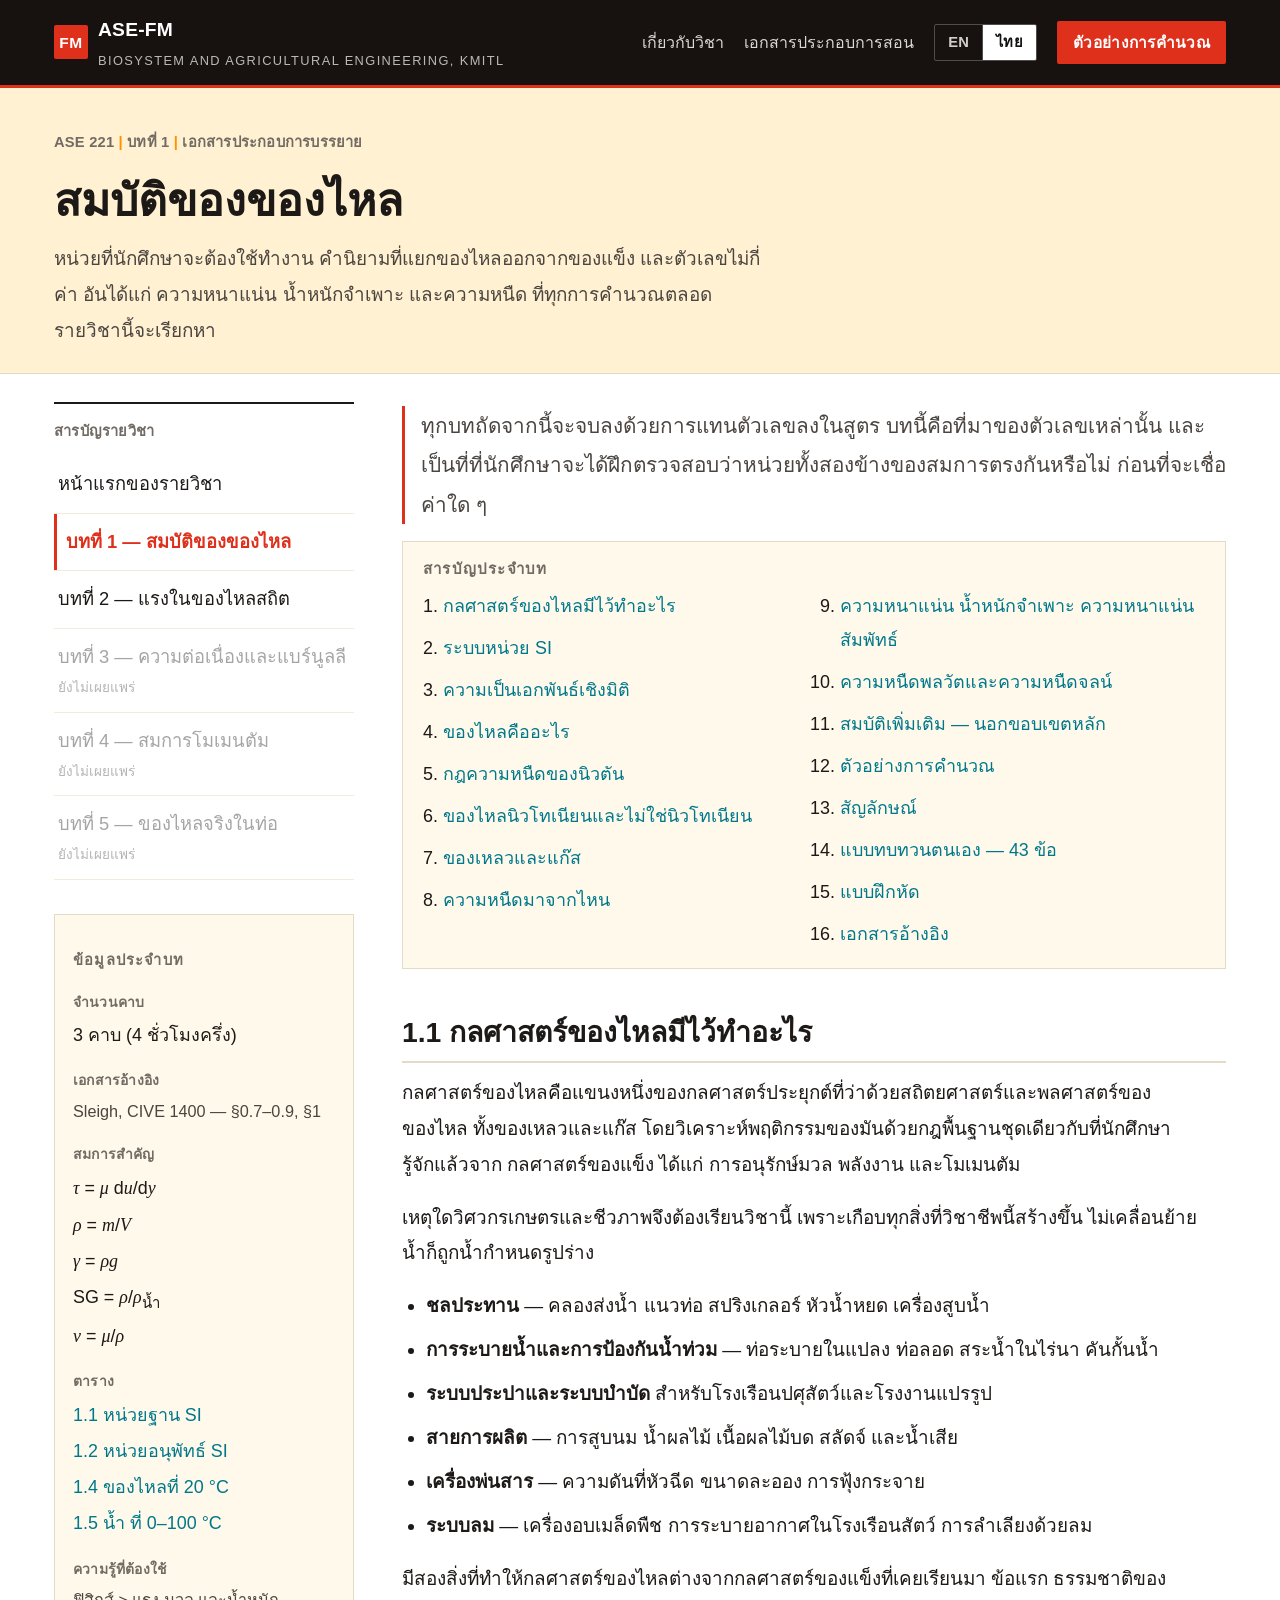
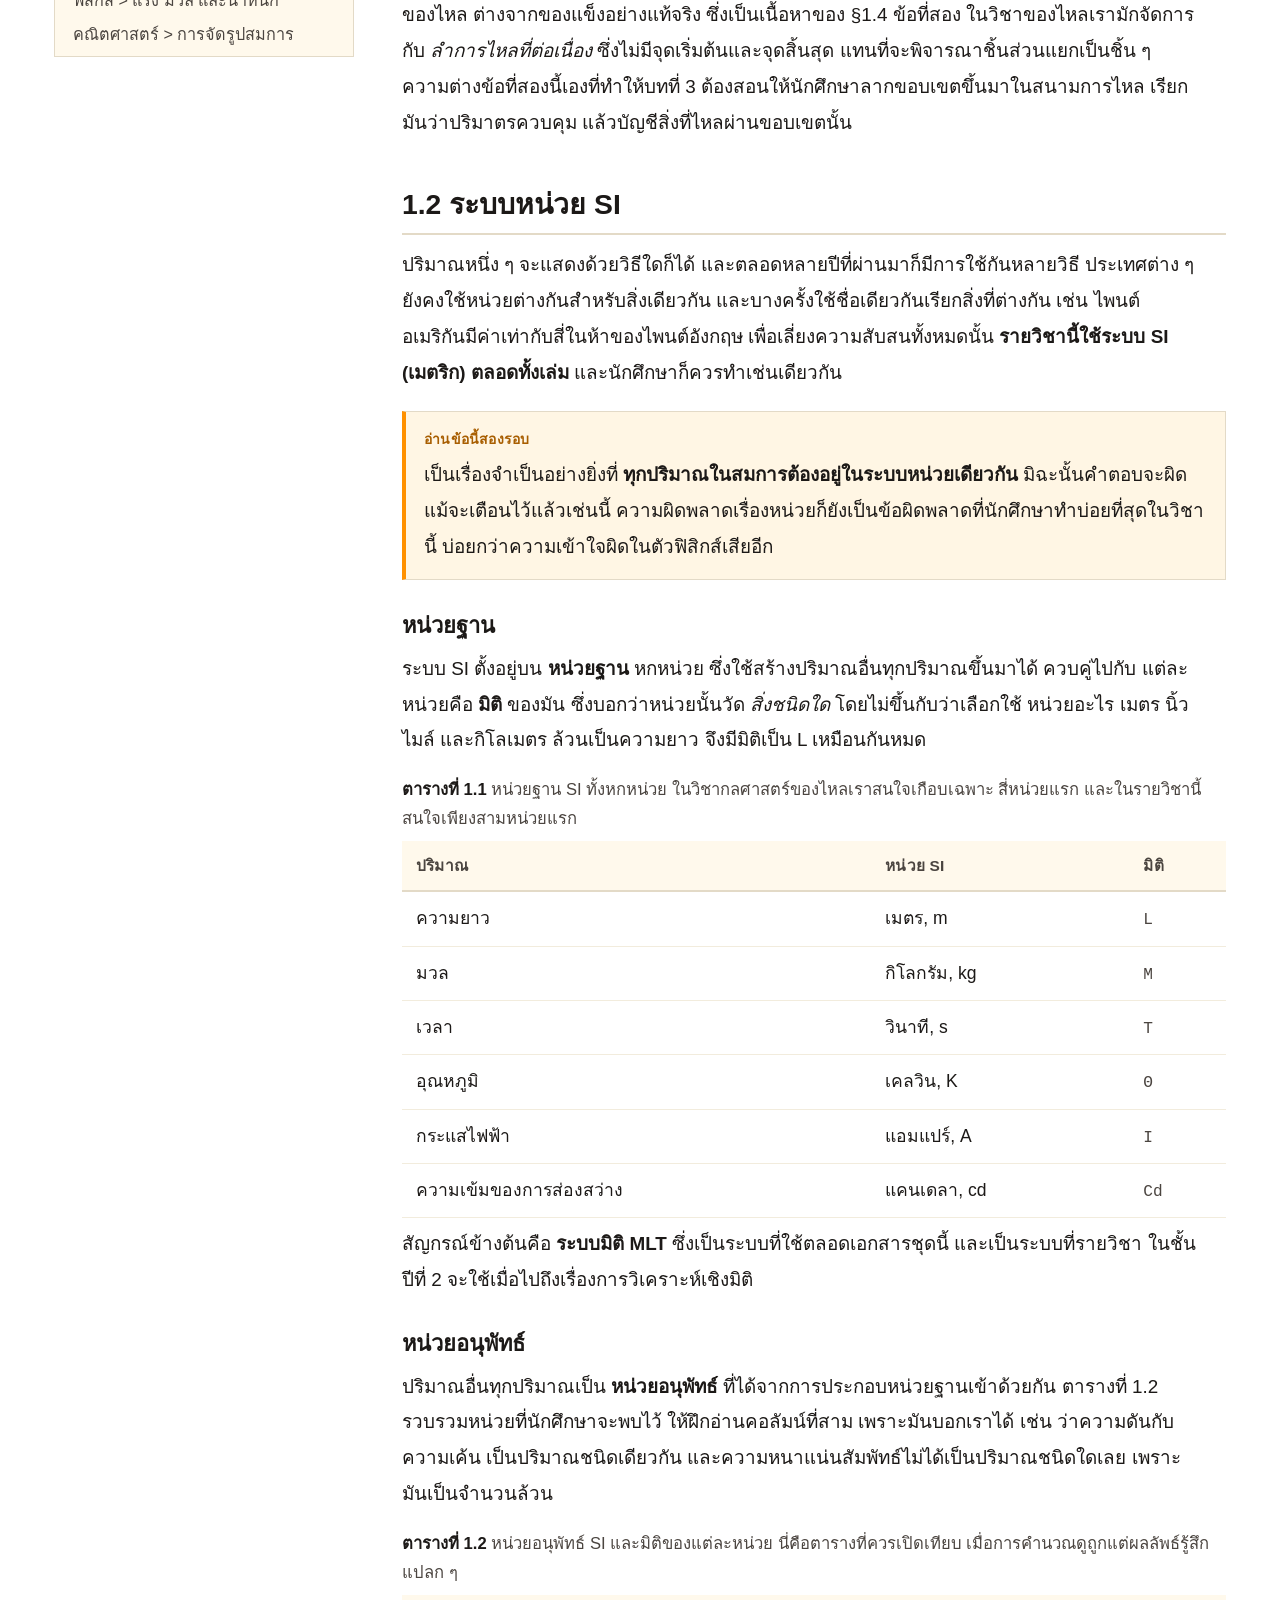
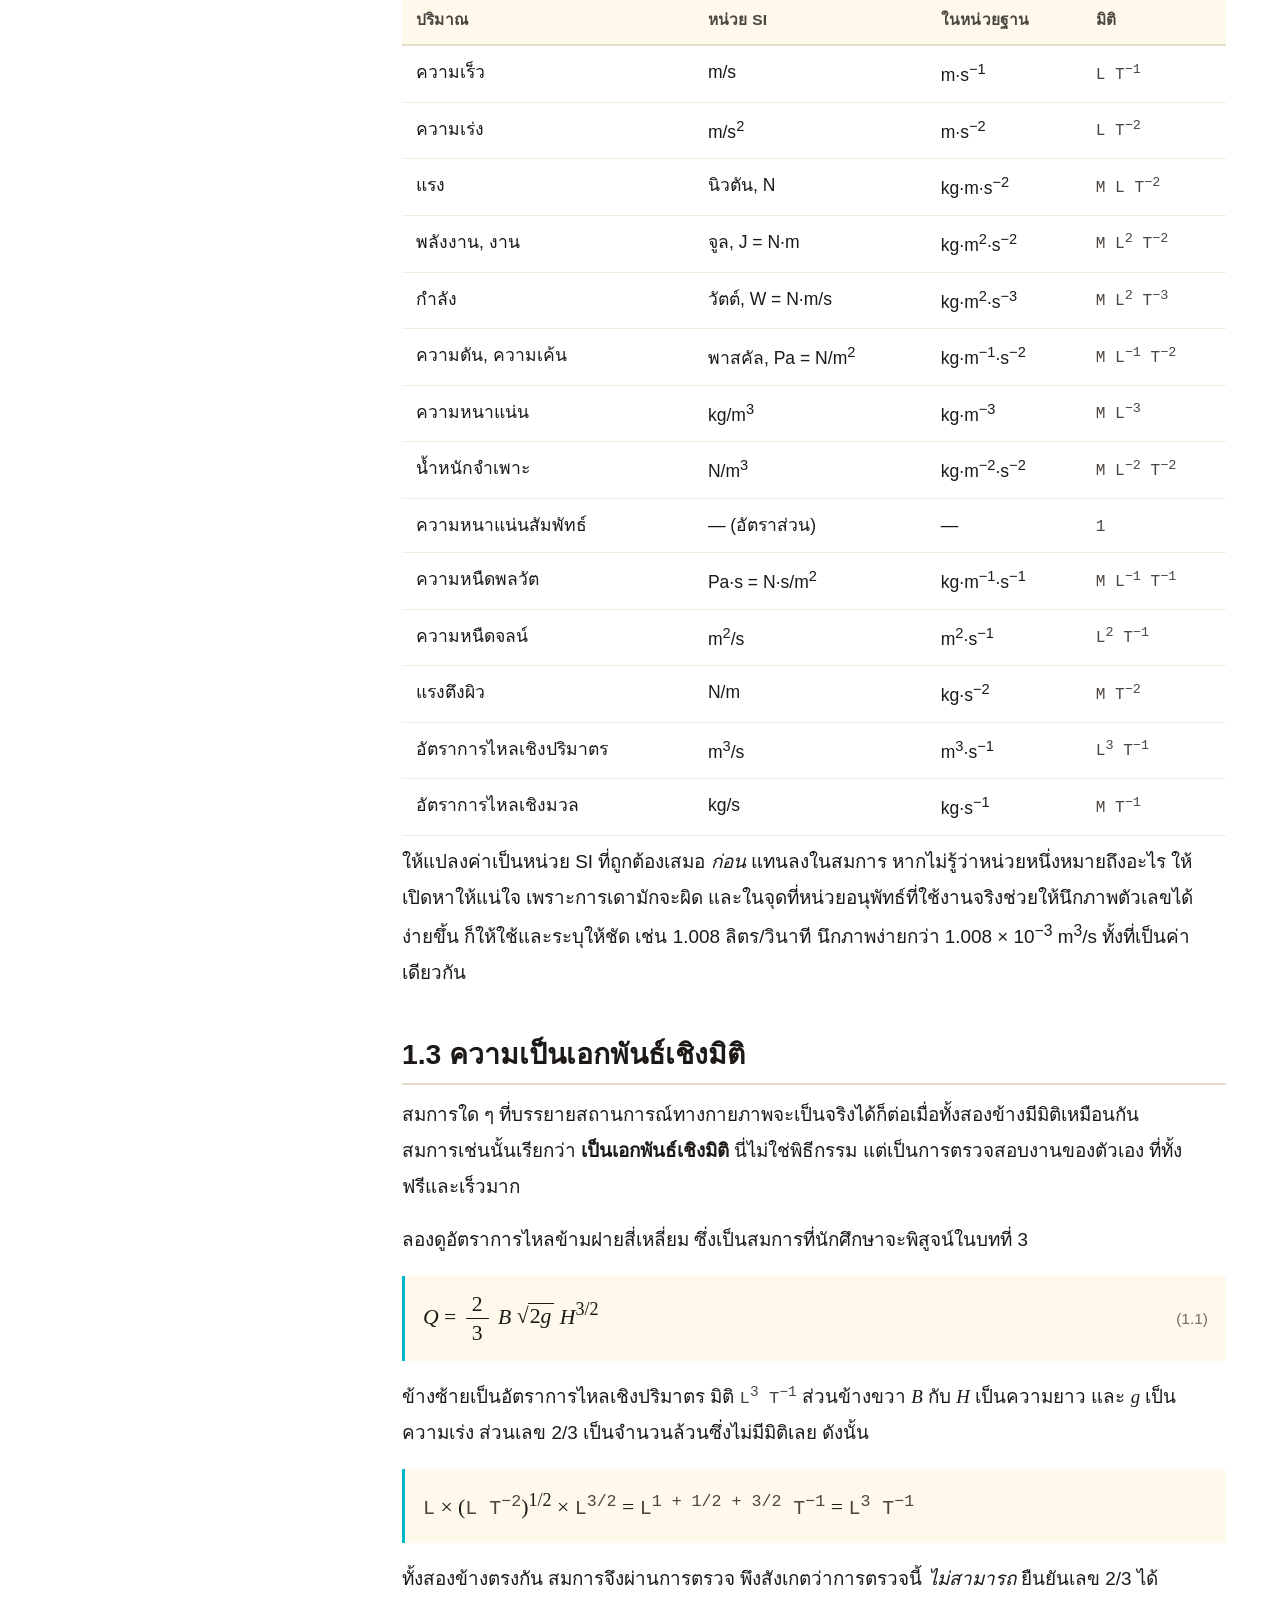
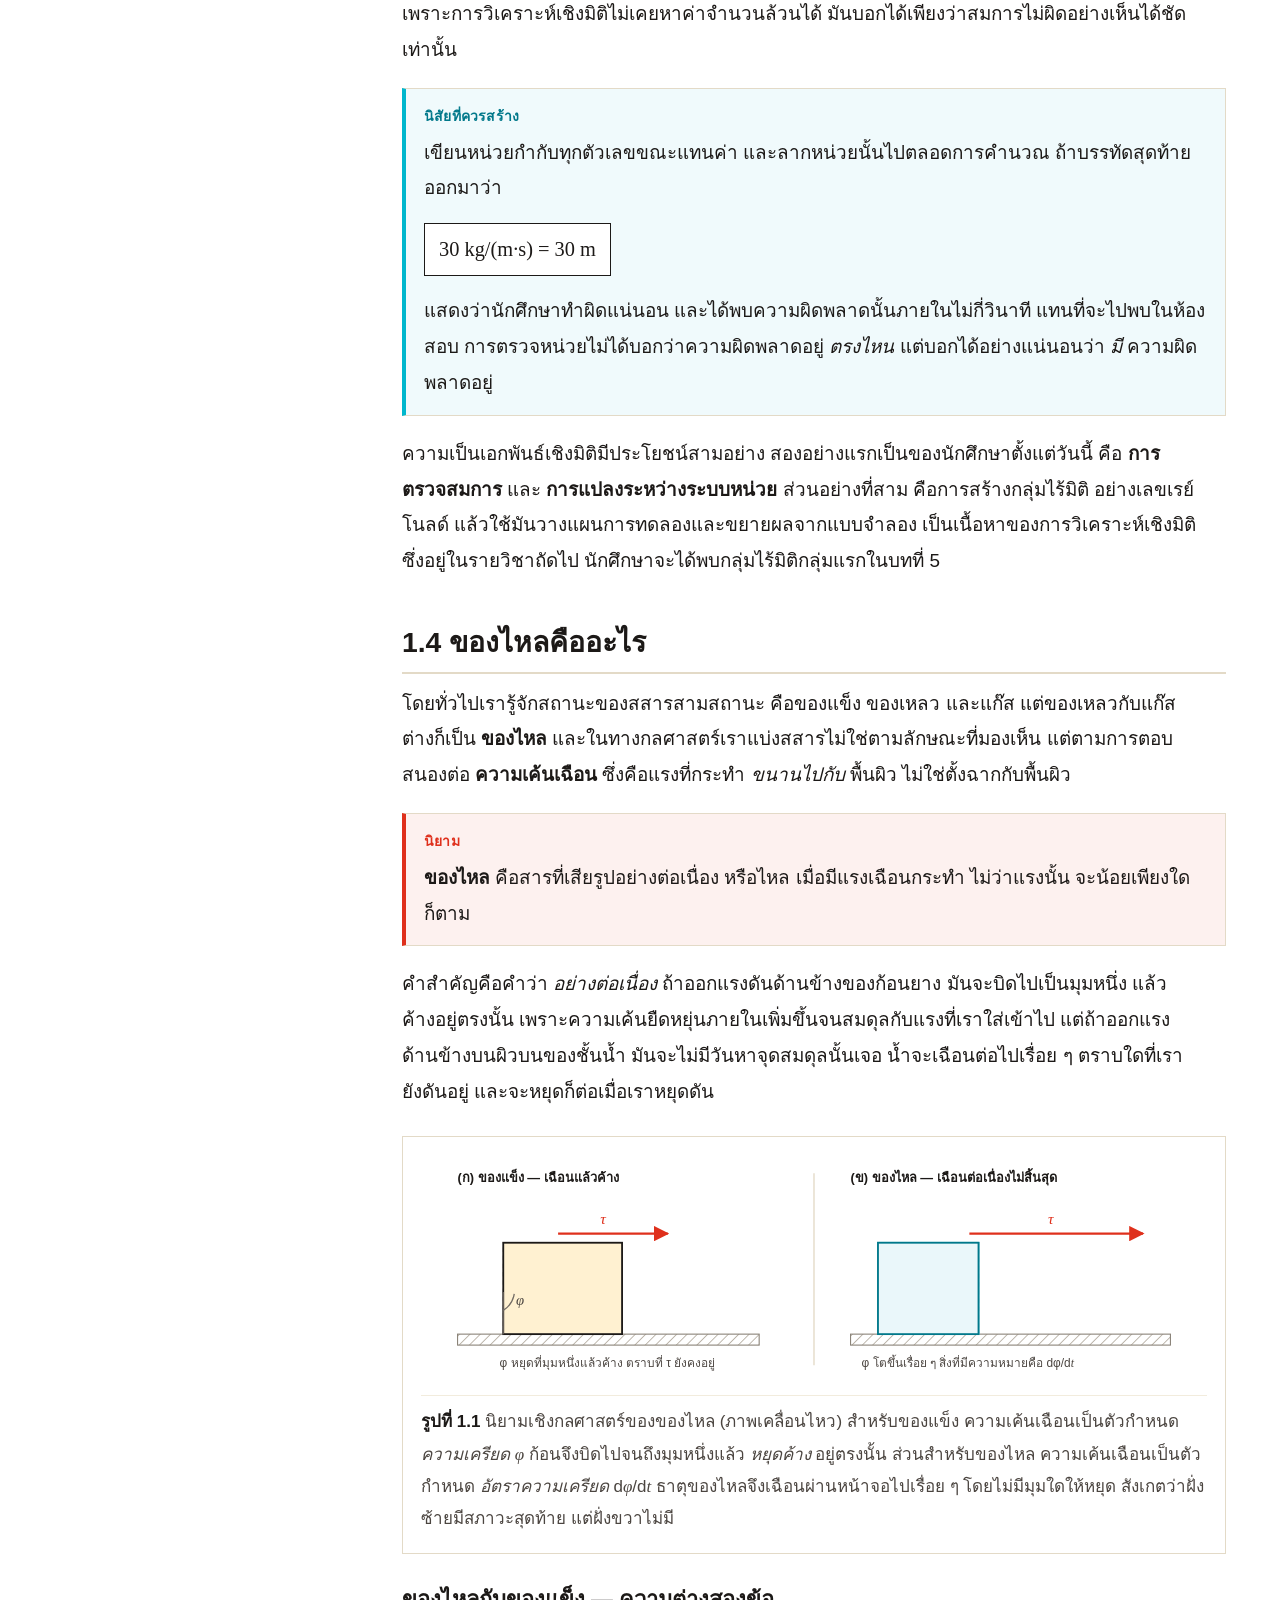
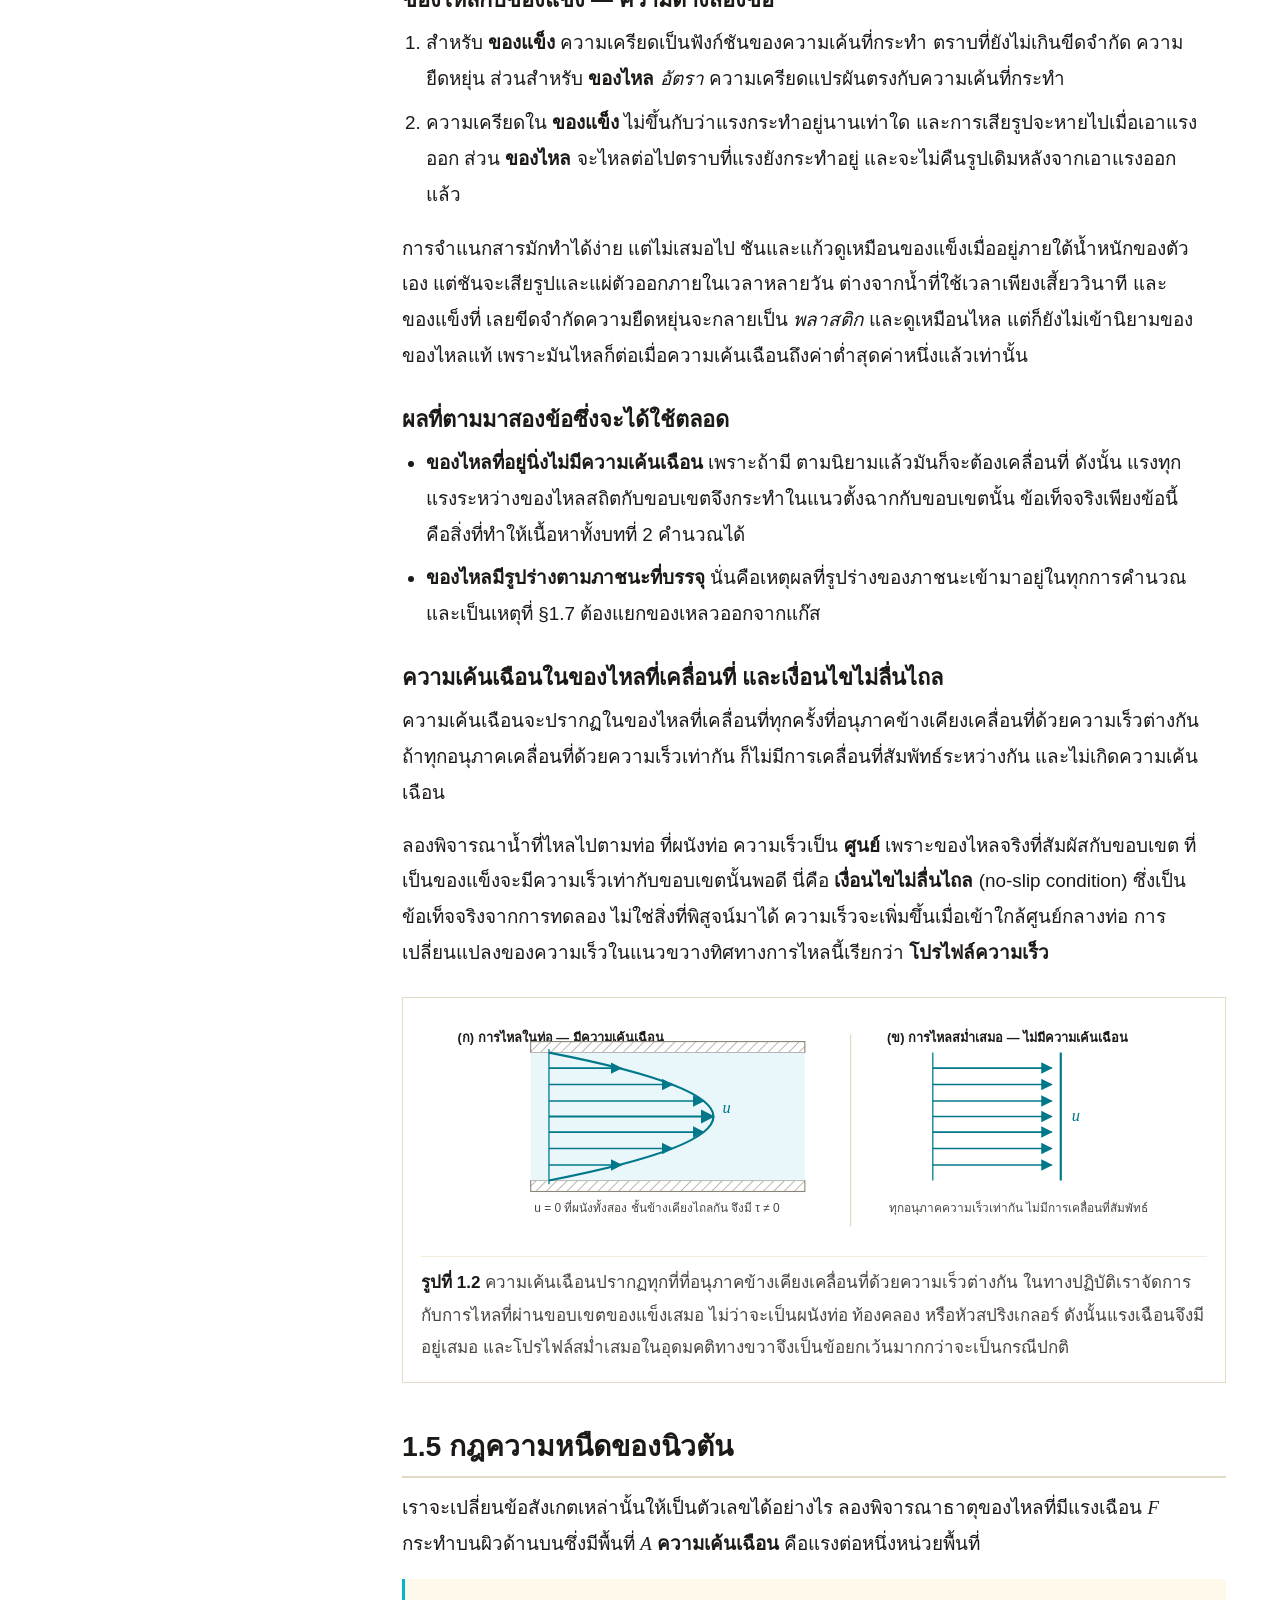
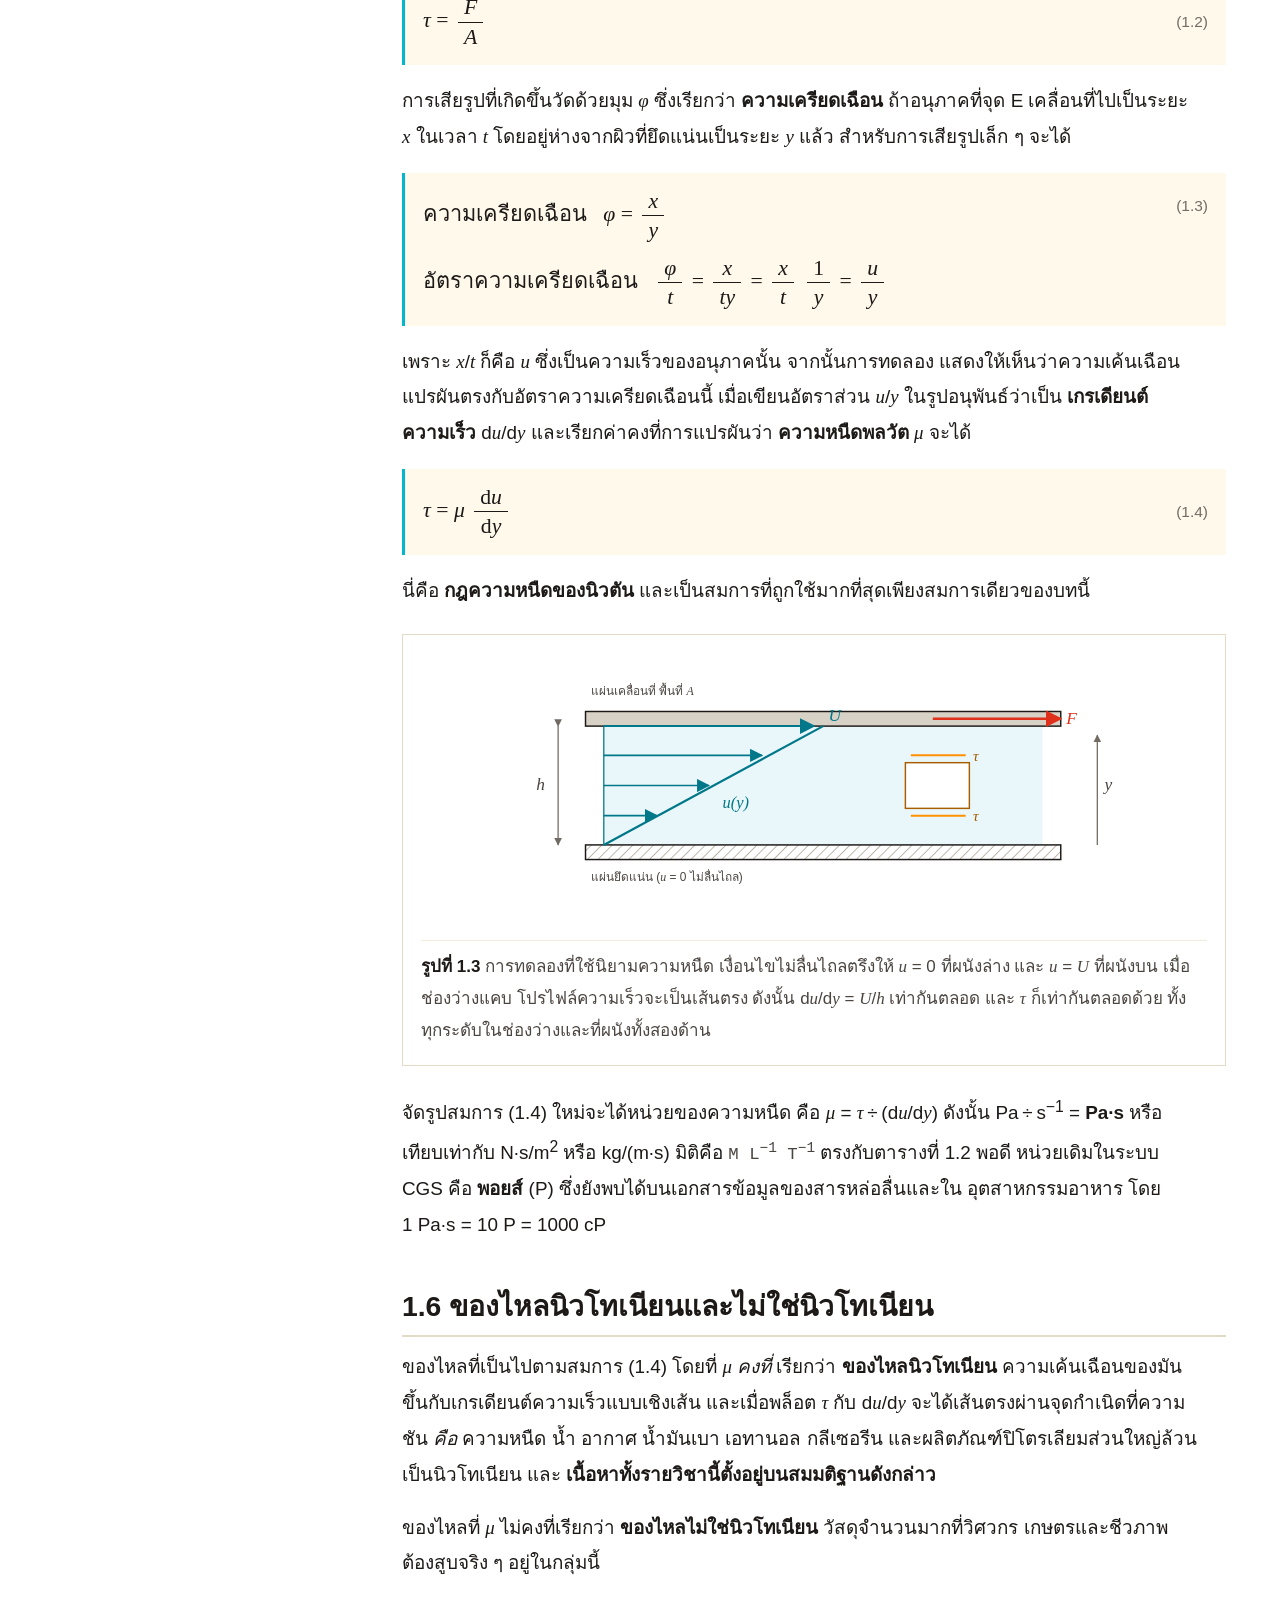
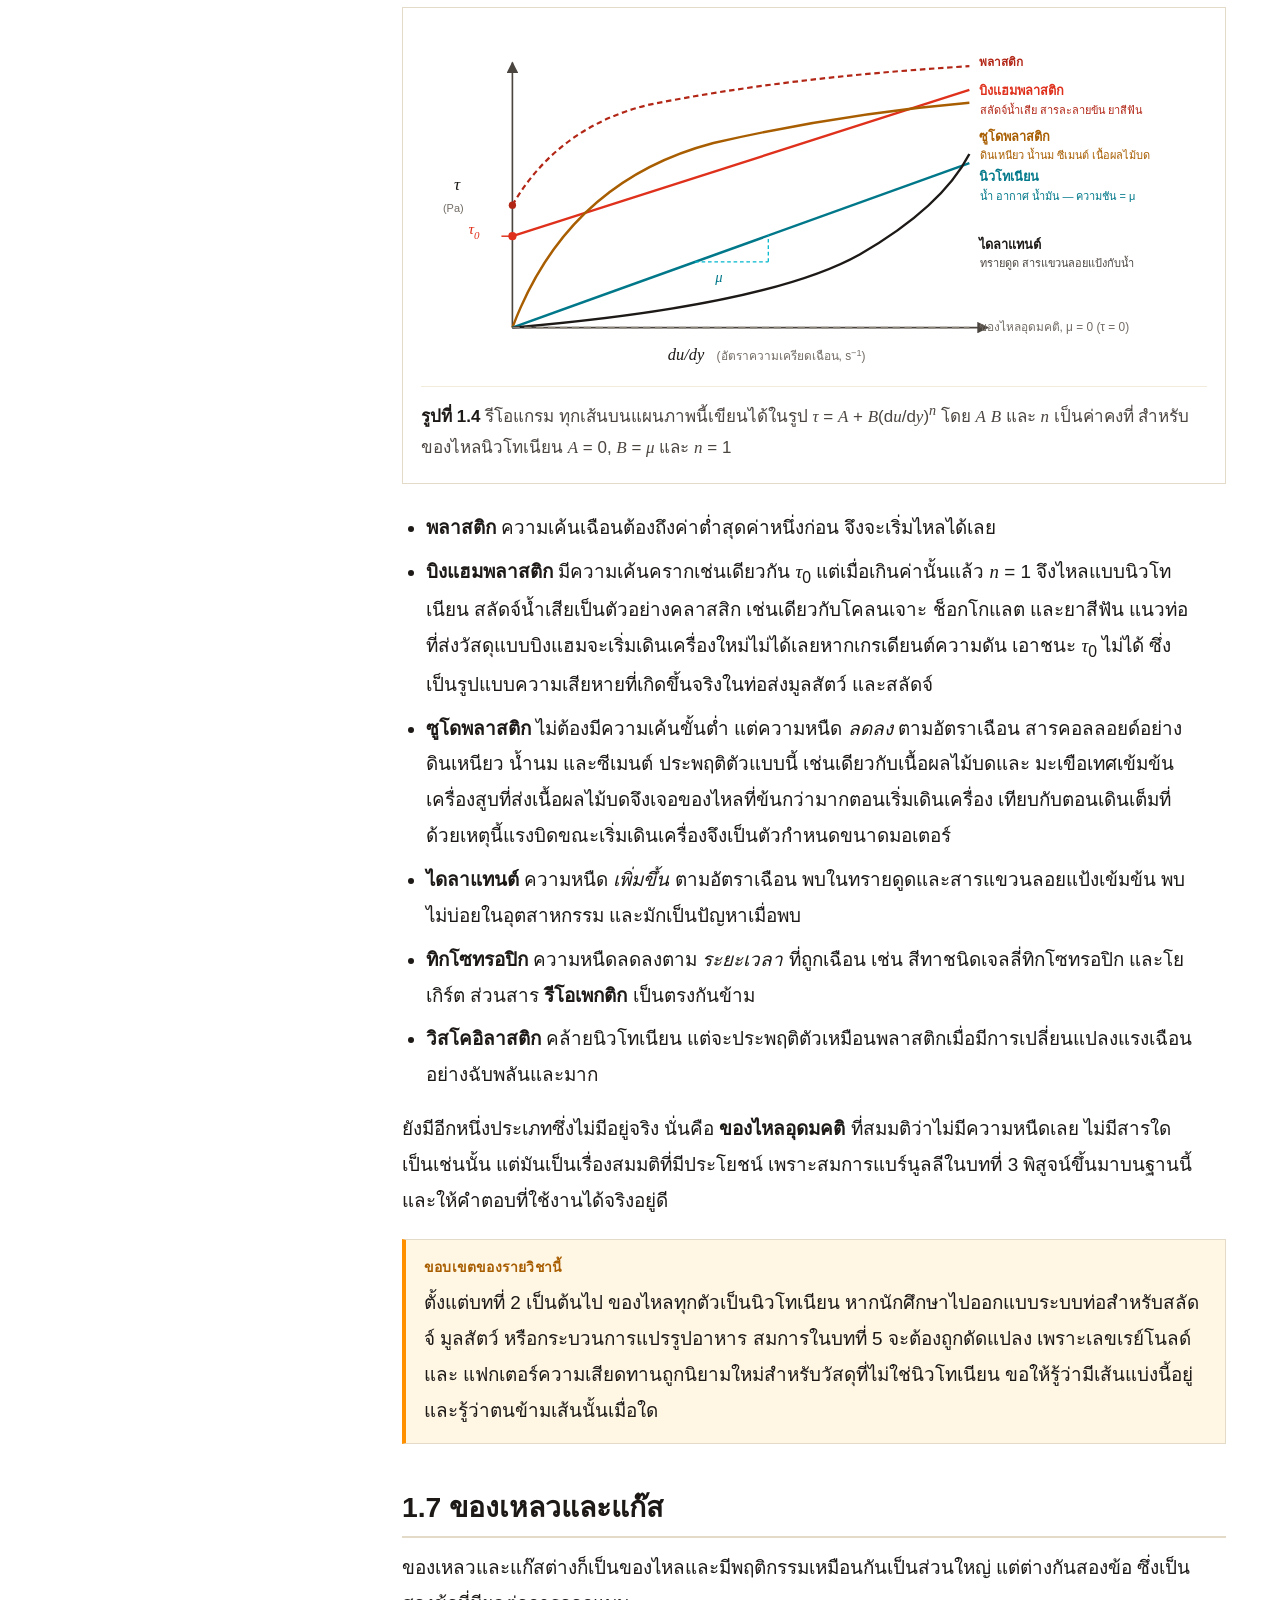
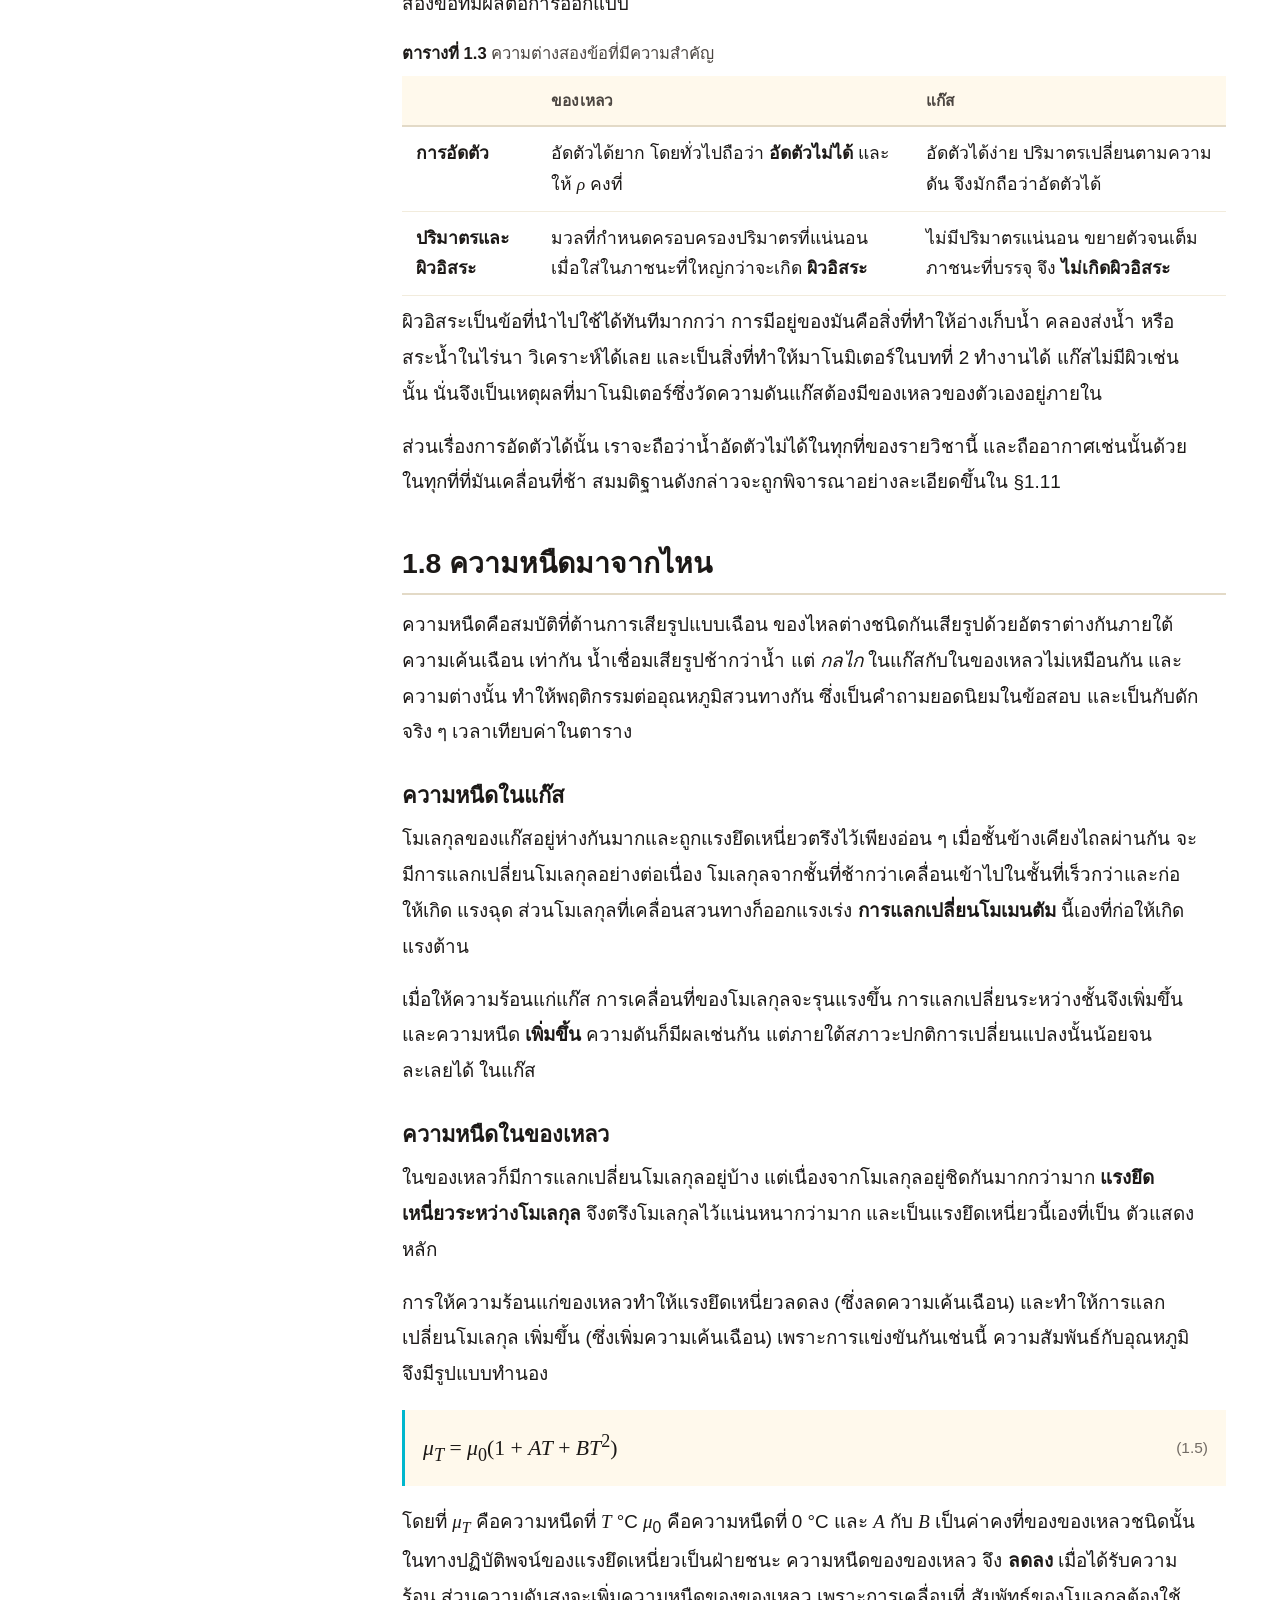
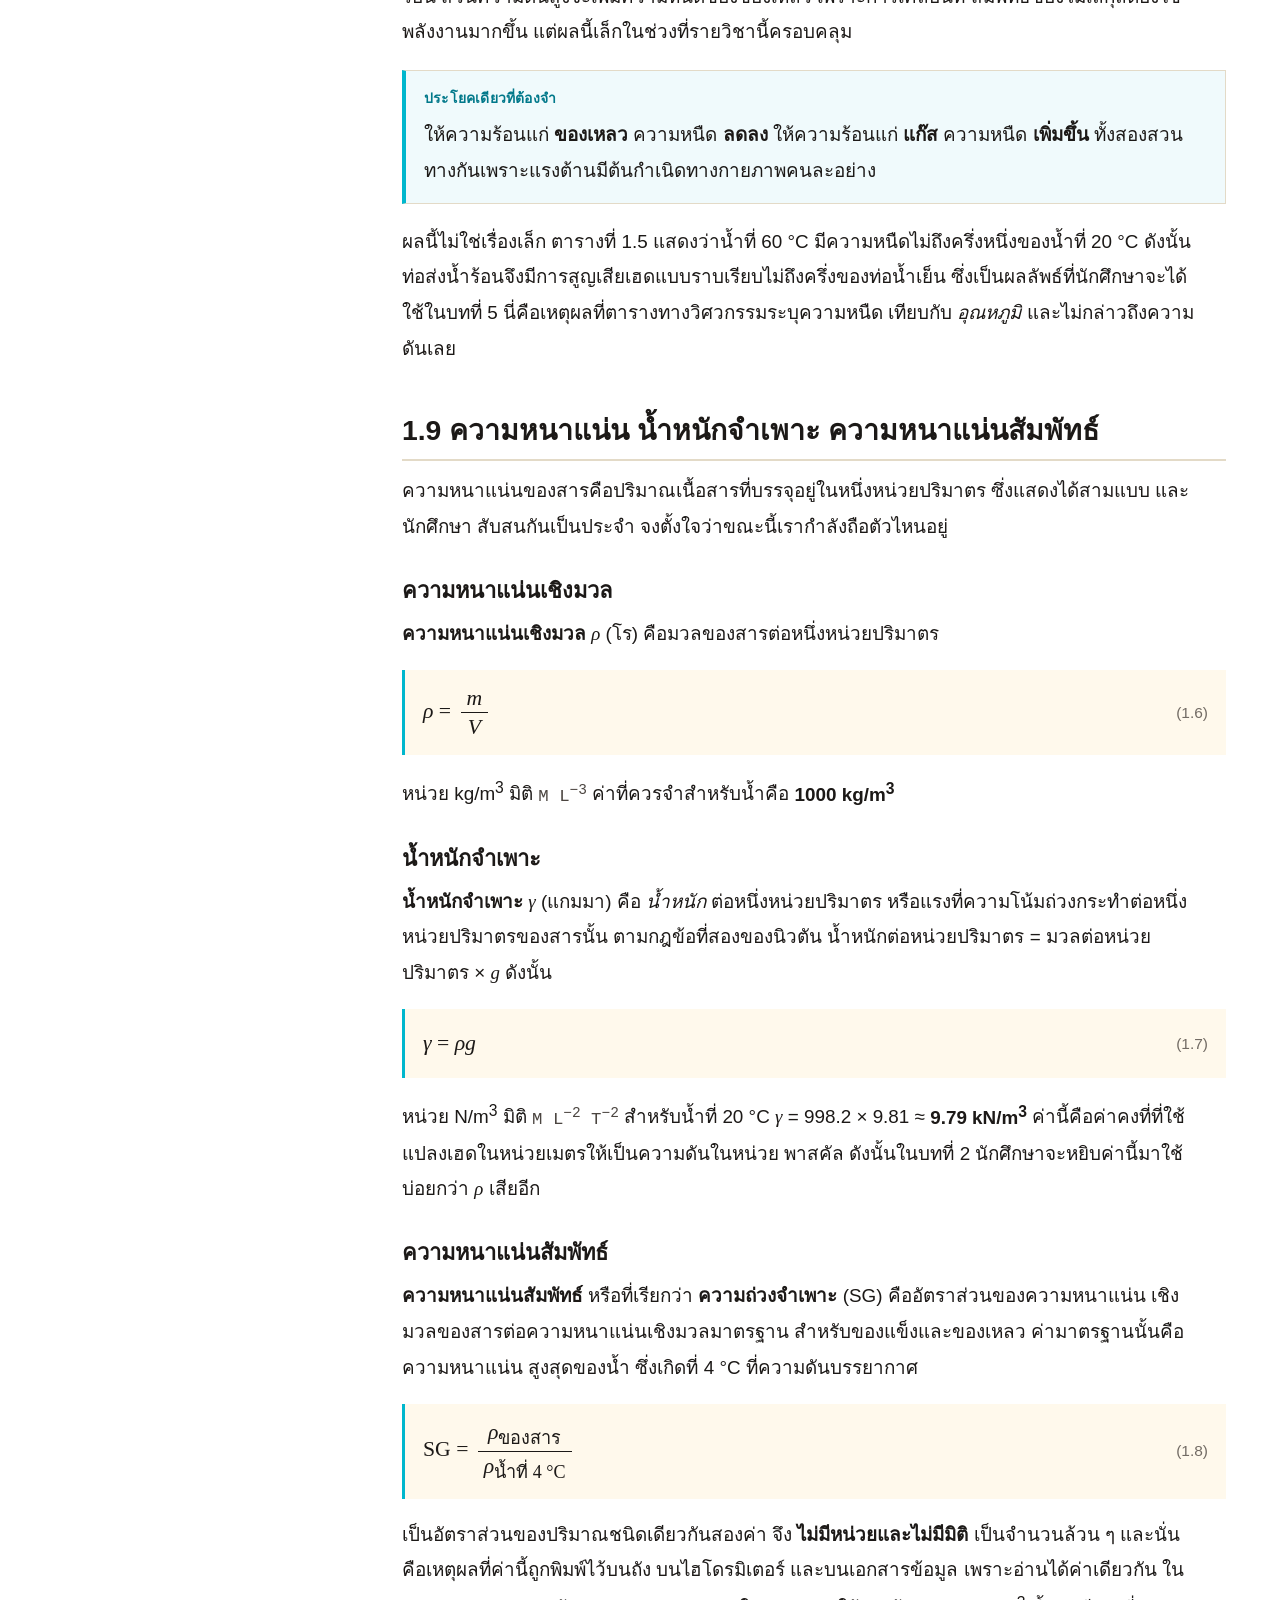
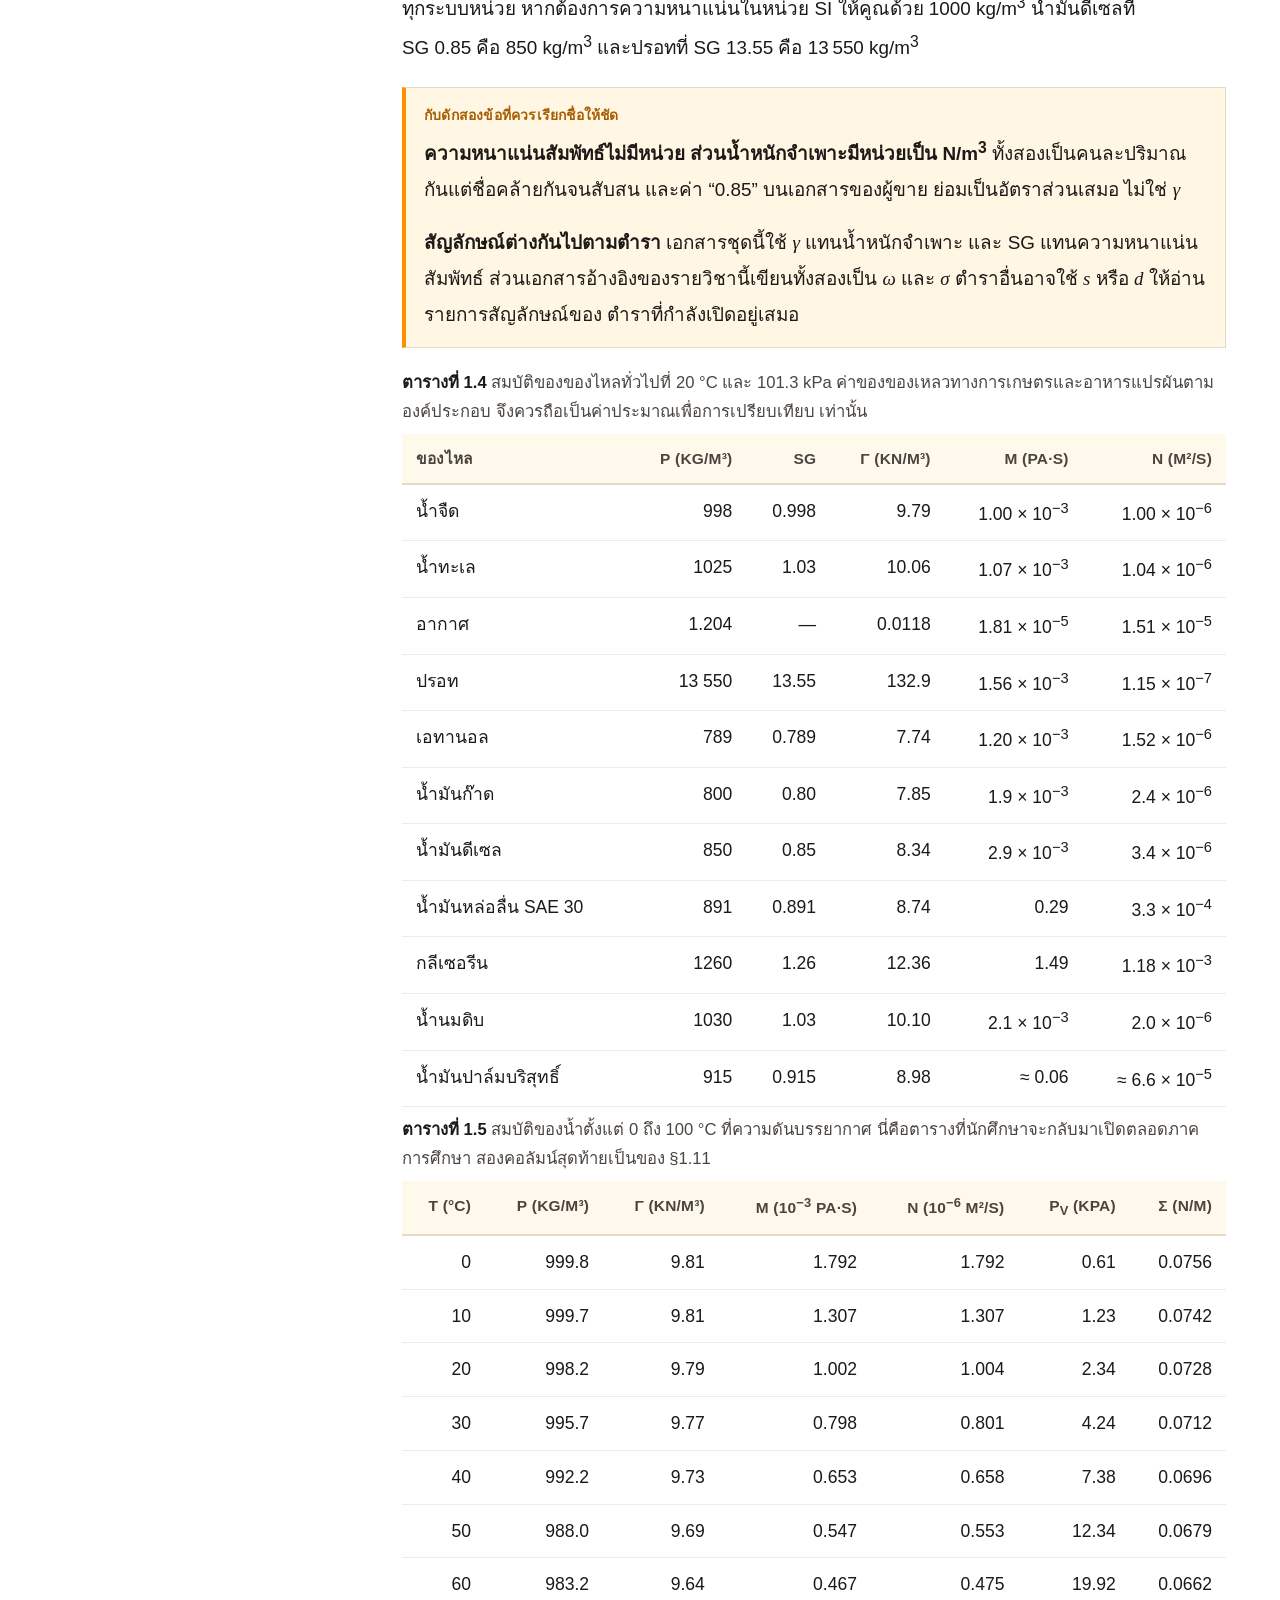
==== commit ee89b64d: "Add Chapter 2 in Thai; the site has no dead links again Thai edition of Forces in Static Fluids, mir" ====
--- a/chapter1-th.html
+++ b/chapter1-th.html
@@ -45,7 +45,7 @@
       <ul>
         <li><a href="index-th.html">หน้าแรกของรายวิชา</a></li>
         <li><a href="chapter1-th.html" class="active">บทที่&nbsp;1 &mdash; สมบัติของของไหล</a></li>
-        <li><span class="muted">บทที่&nbsp;2 &mdash; แรงในของไหลสถิต<em>ยังไม่เผยแพร่</em></span></li>
+        <li><a href="chapter2-th.html">บทที่&nbsp;2 &mdash; แรงในของไหลสถิต</a></li>
         <li><span class="muted">บทที่&nbsp;3 &mdash; ความต่อเนื่องและแบร์นูลลี<em>ยังไม่เผยแพร่</em></span></li>
         <li><span class="muted">บทที่&nbsp;4 &mdash; สมการโมเมนตัม<em>ยังไม่เผยแพร่</em></span></li>
         <li><span class="muted">บทที่&nbsp;5 &mdash; ของไหลจริงในท่อ<em>ยังไม่เผยแพร่</em></span></li>
@@ -1348,7 +1348,7 @@
 
     <div class="chapter-nav">
       <span><a href="index-th.html">&larr; หน้าแรกของรายวิชา</a></span>
-      <span class="muted-nav">บทที่ 2: แรงในของไหลสถิต &mdash; อยู่ระหว่างจัดทำ</span>
+      <span><a href="chapter2-th.html">บทที่ 2: แรงในของไหลสถิต &rarr;</a></span>
     </div>
 
   </main>
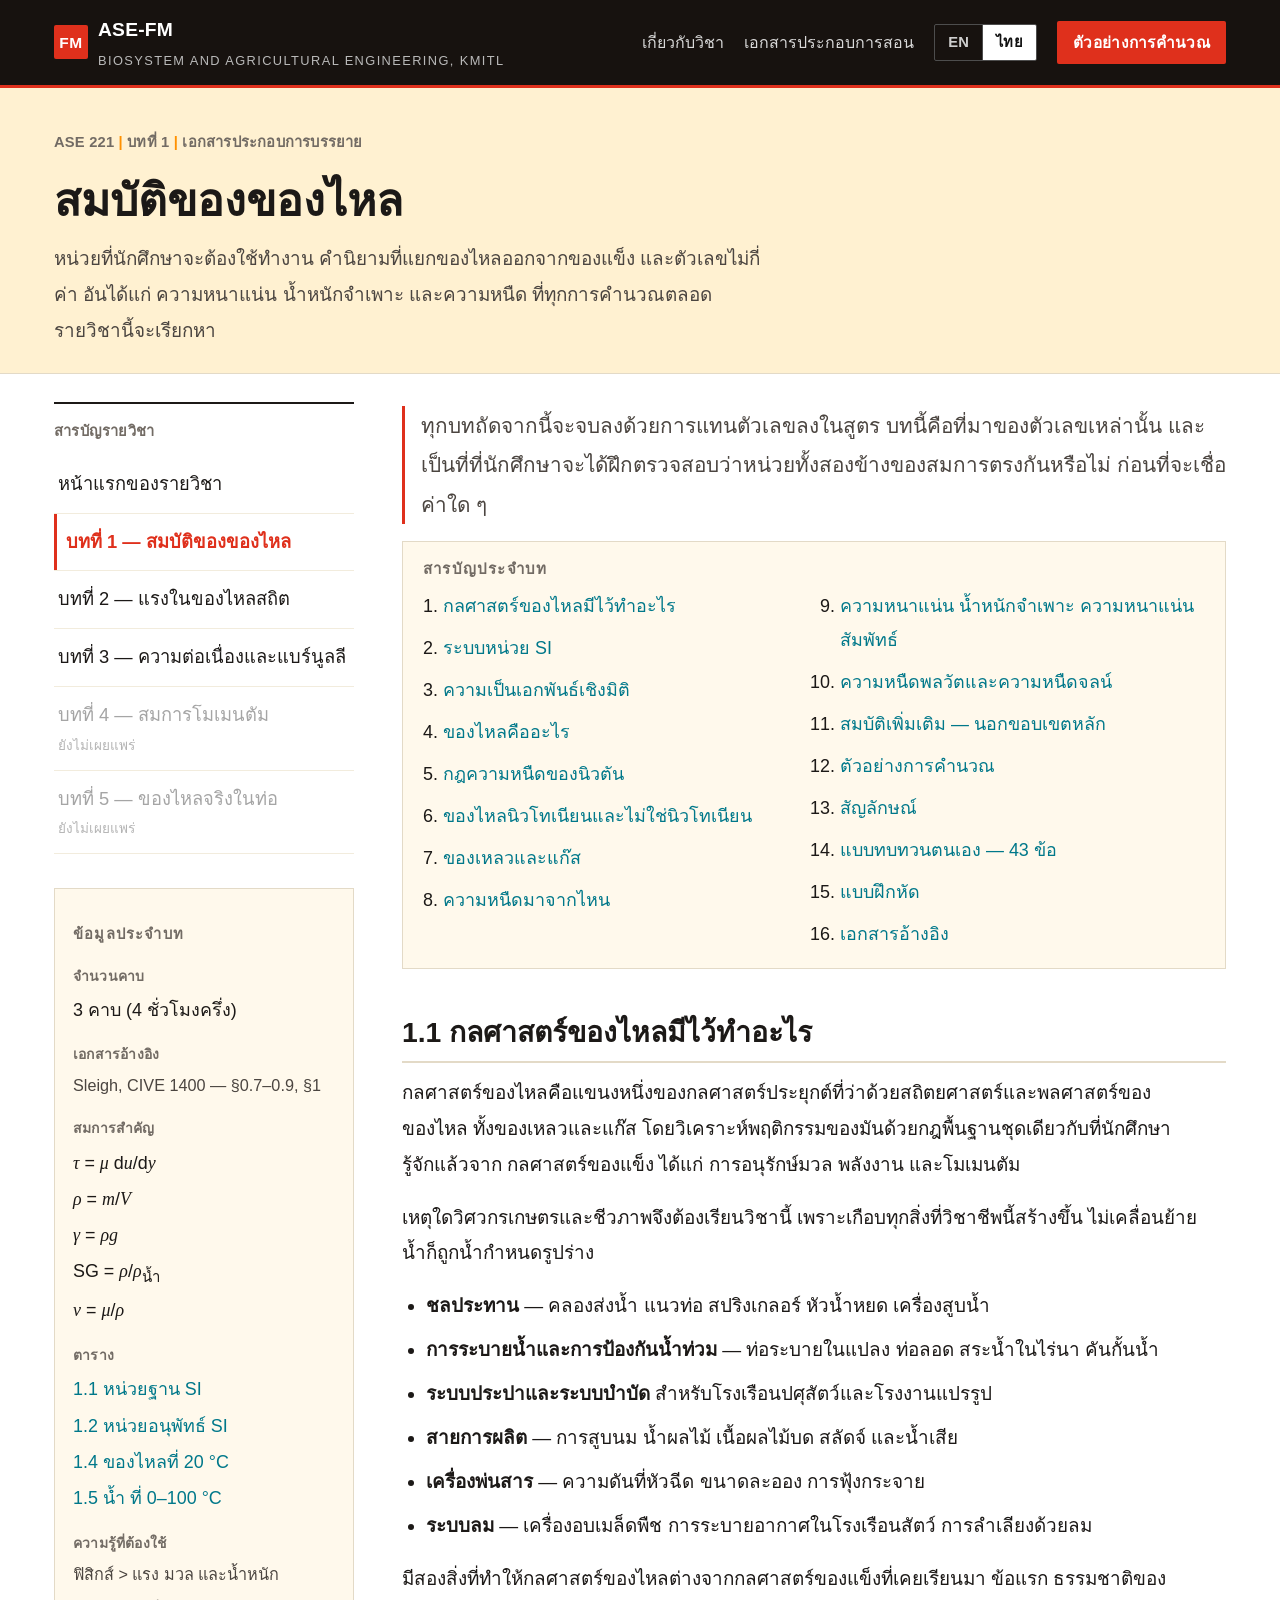
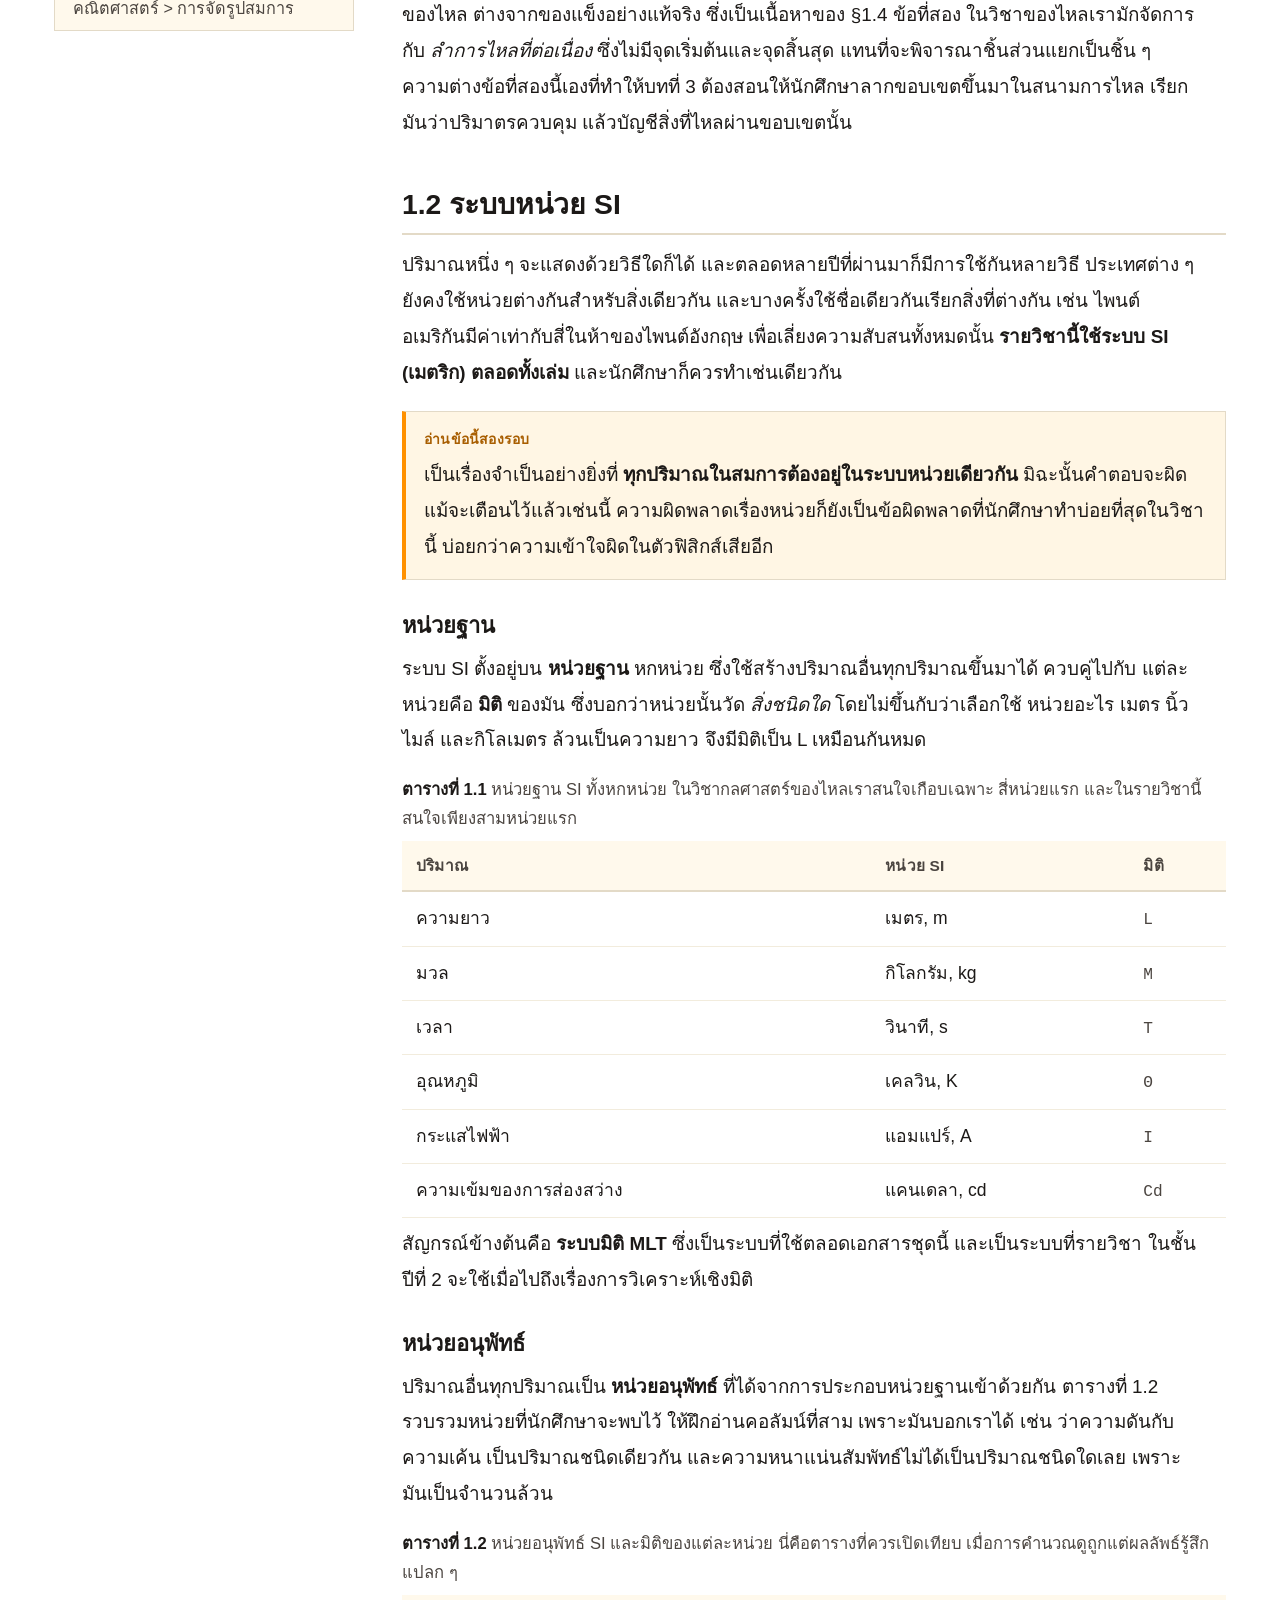
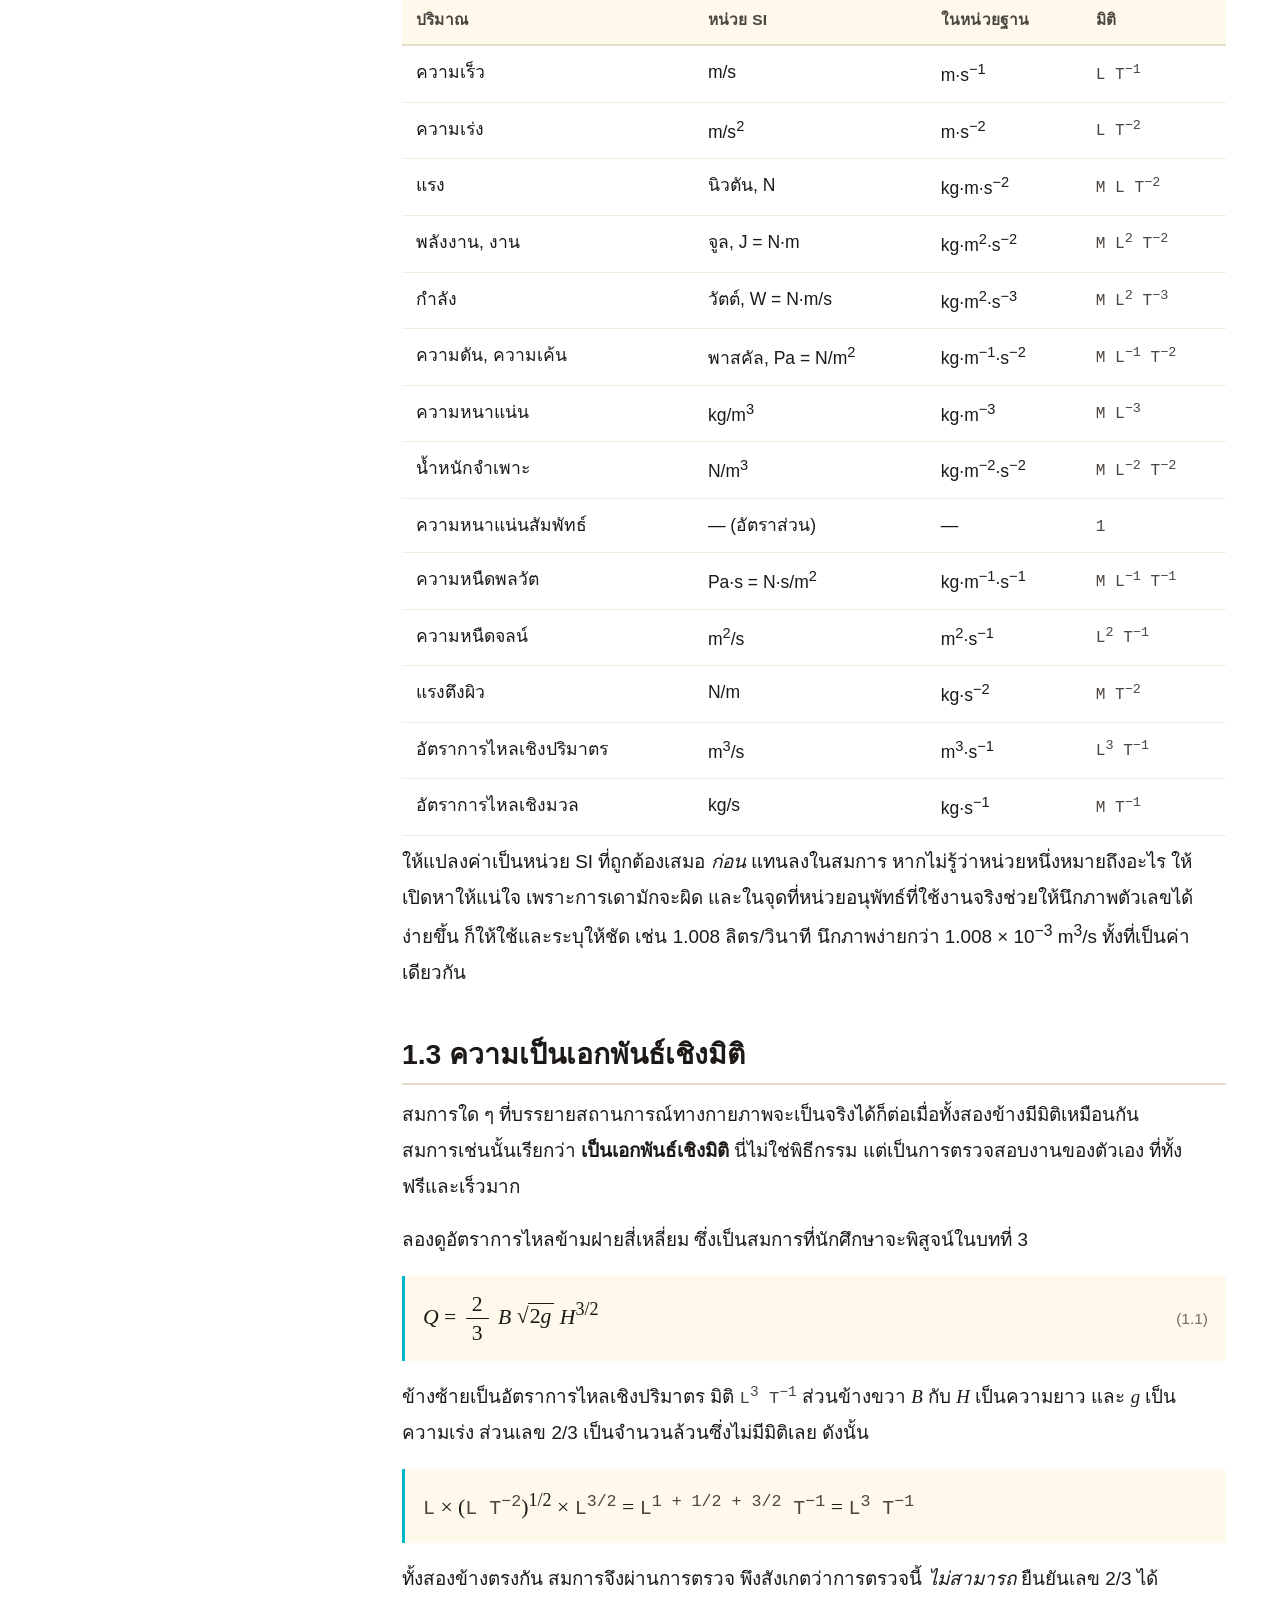
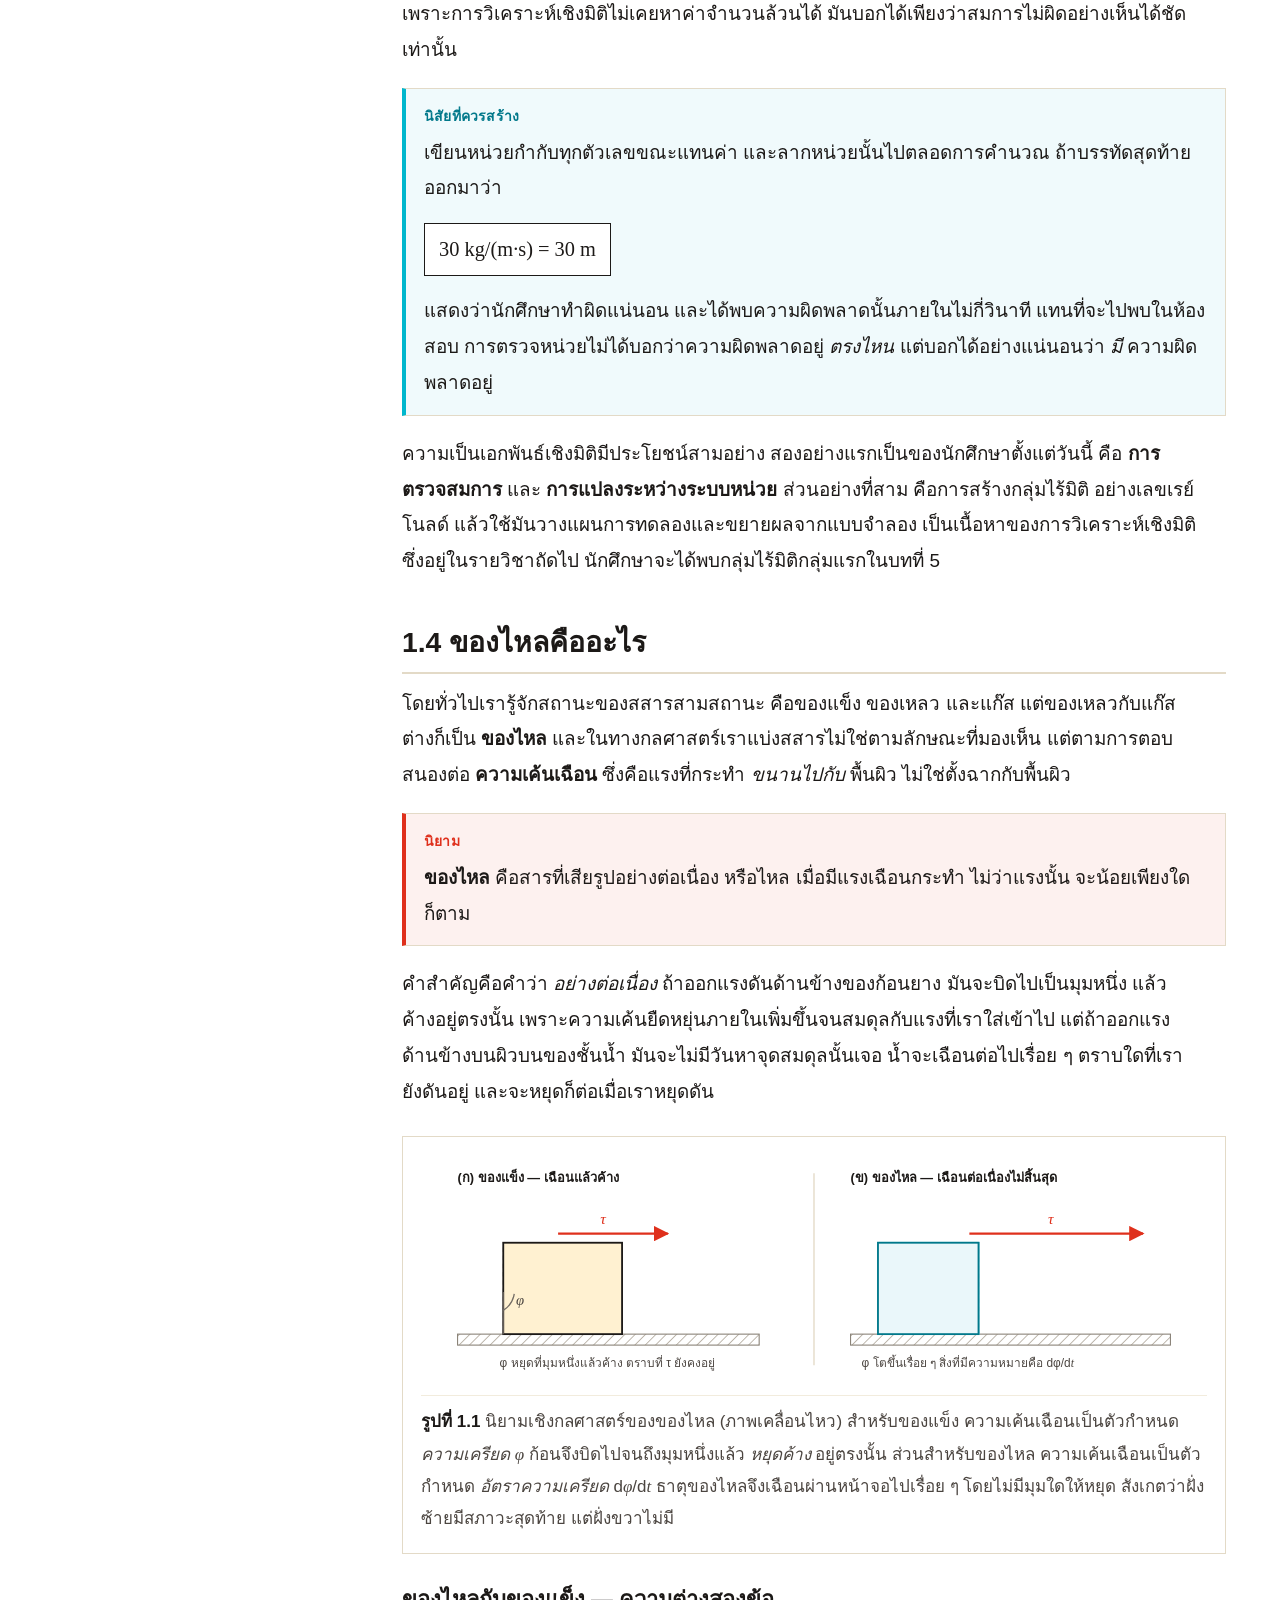
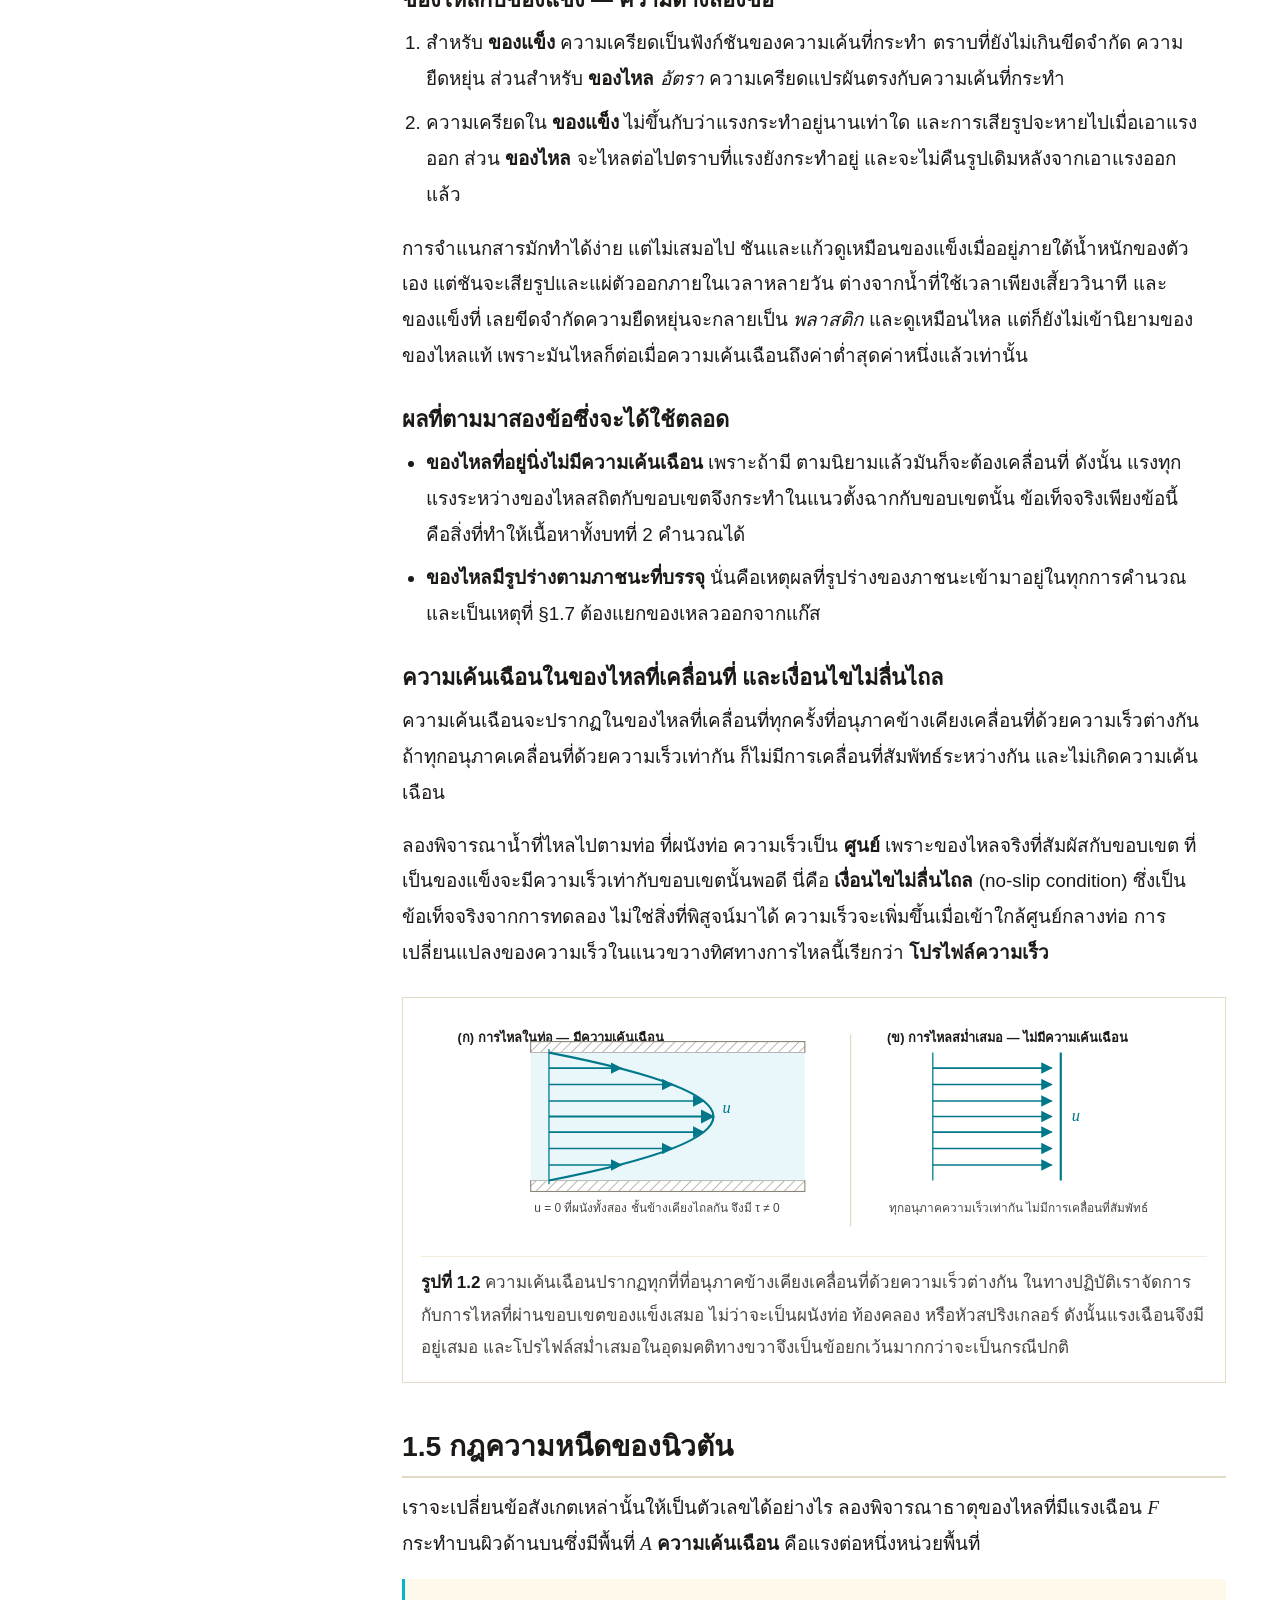
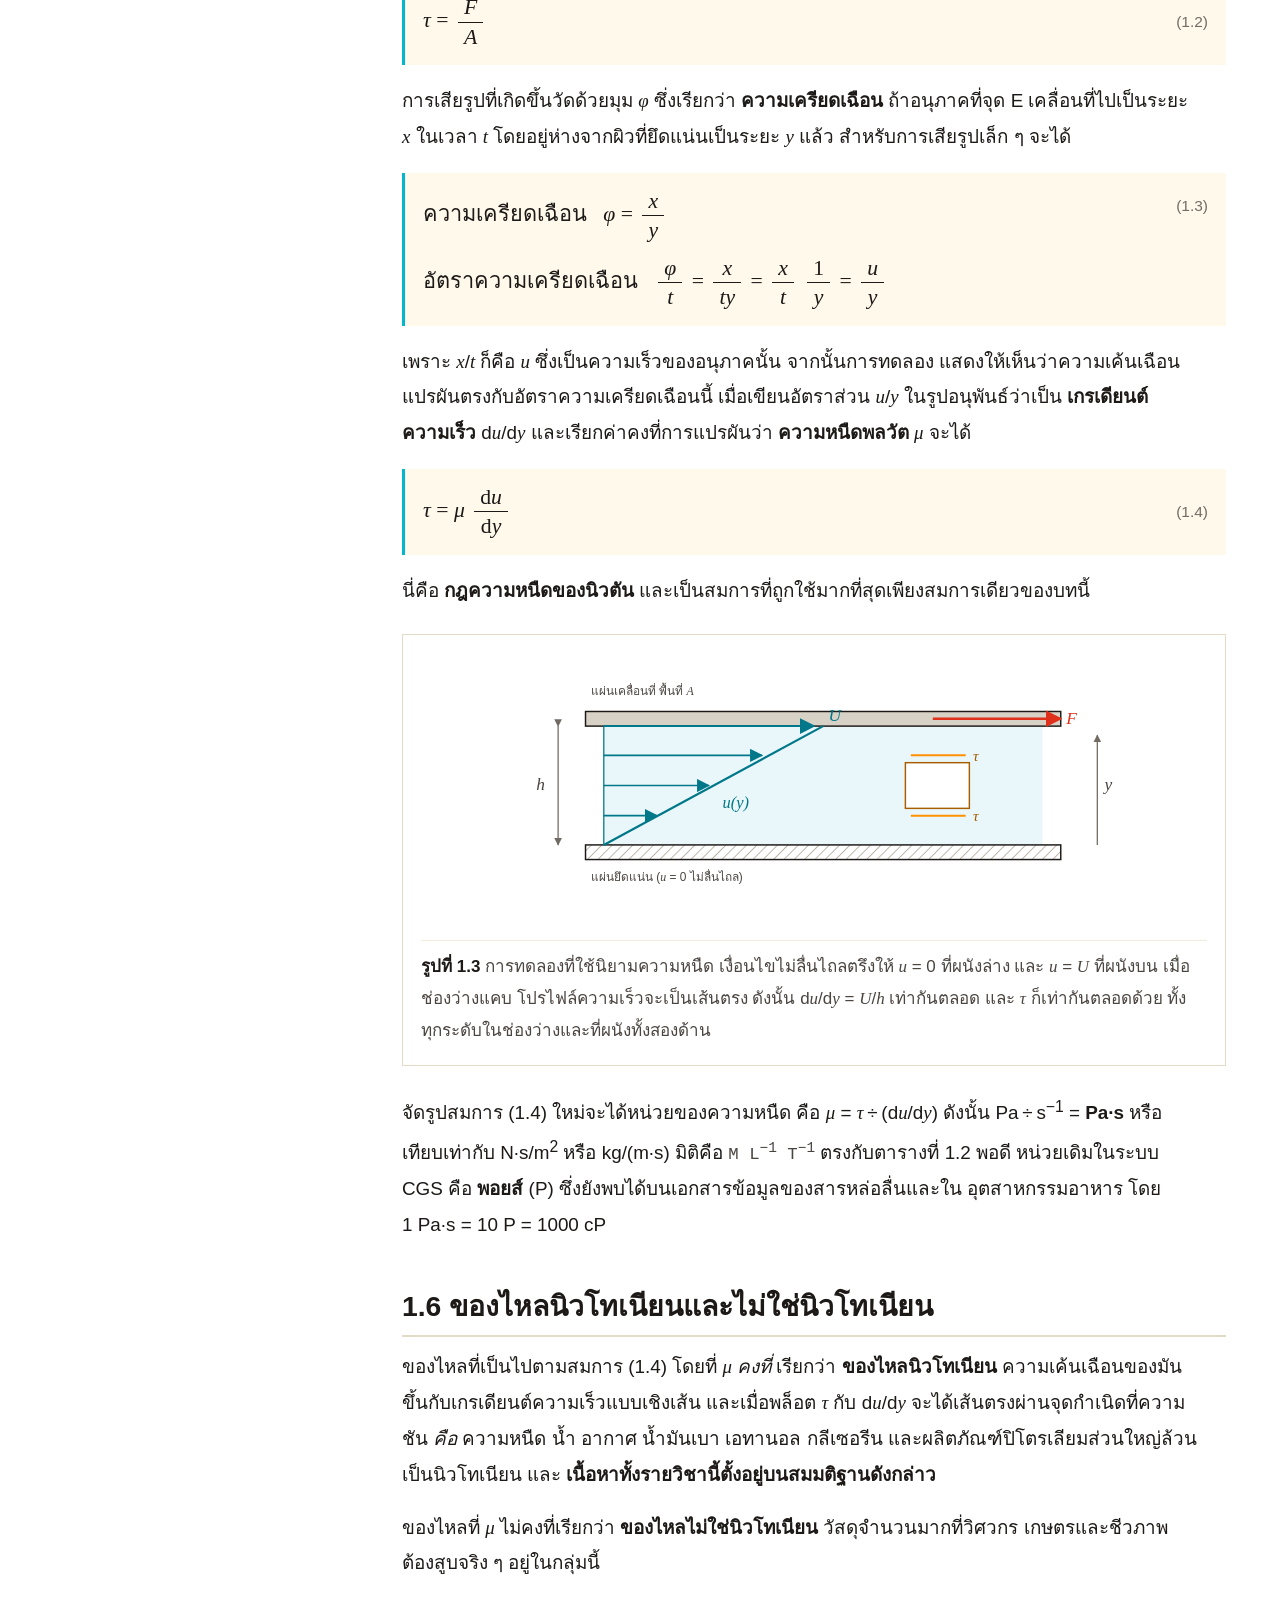
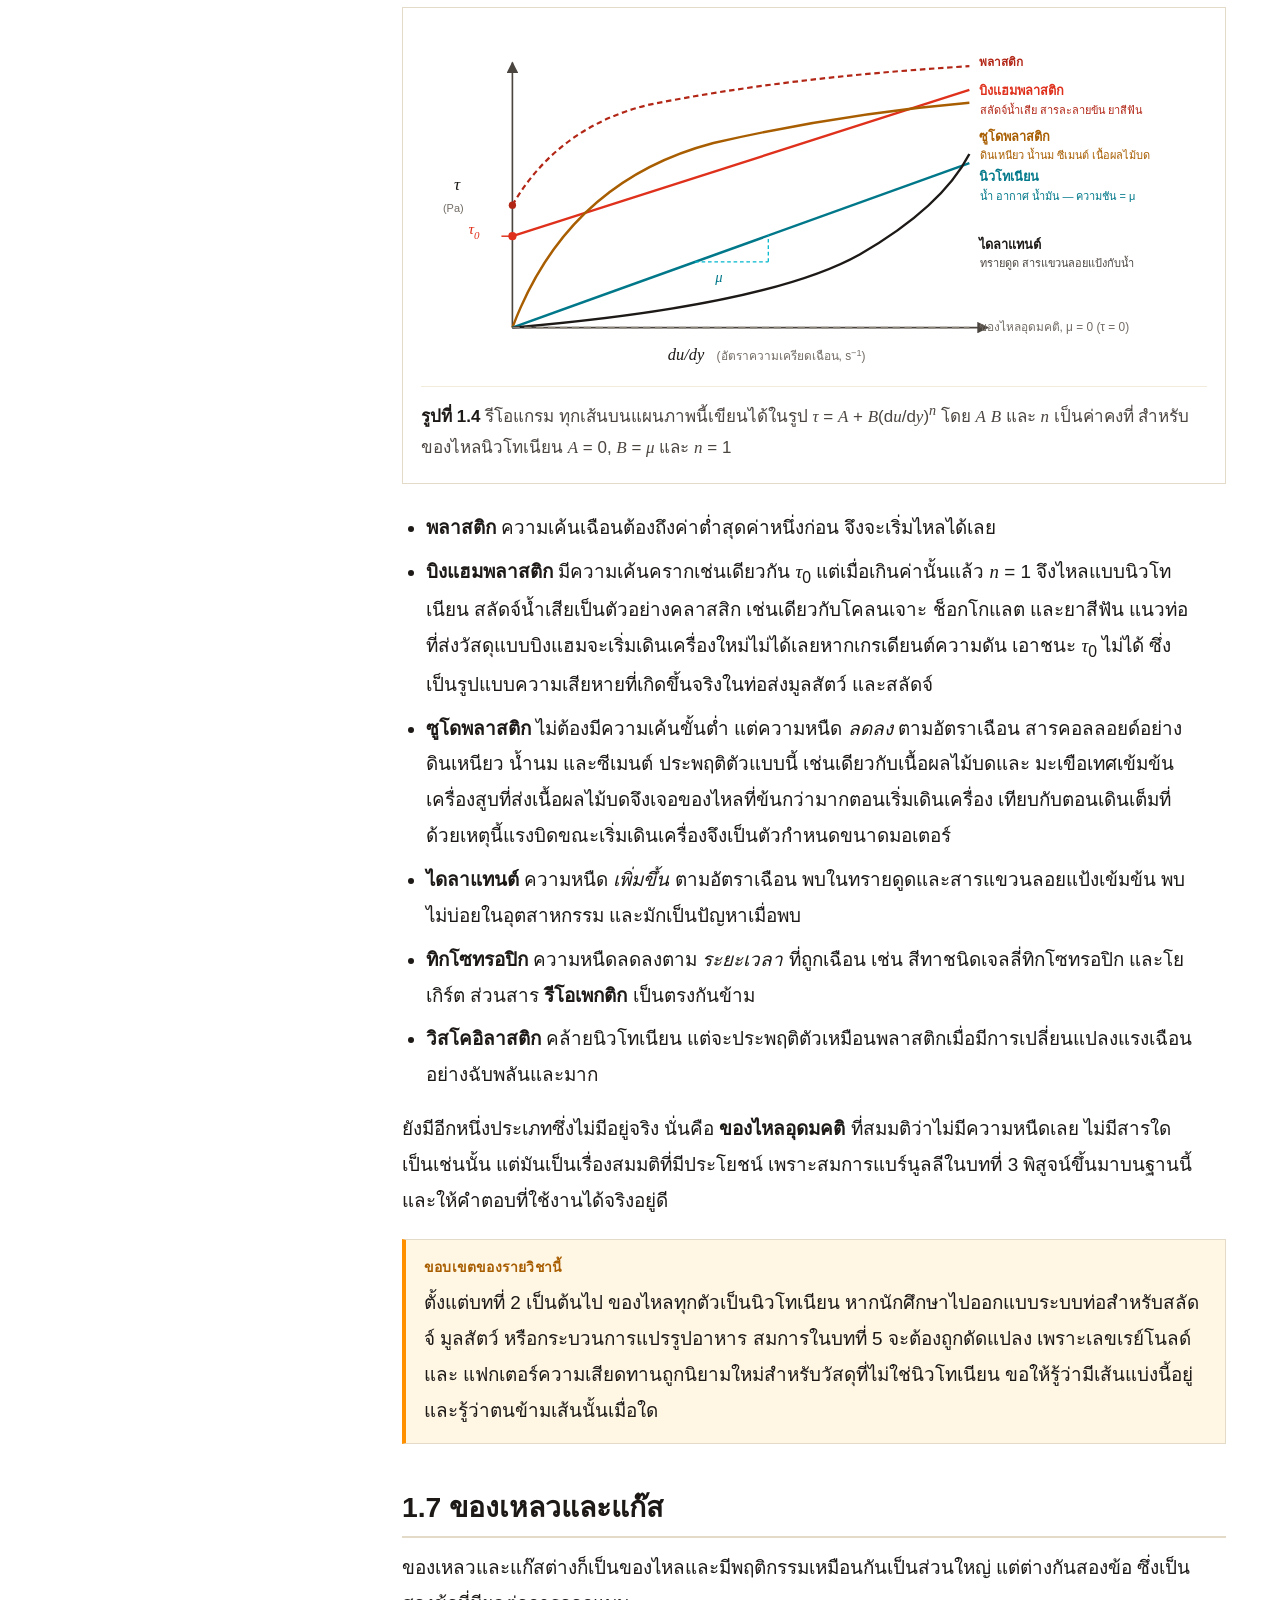
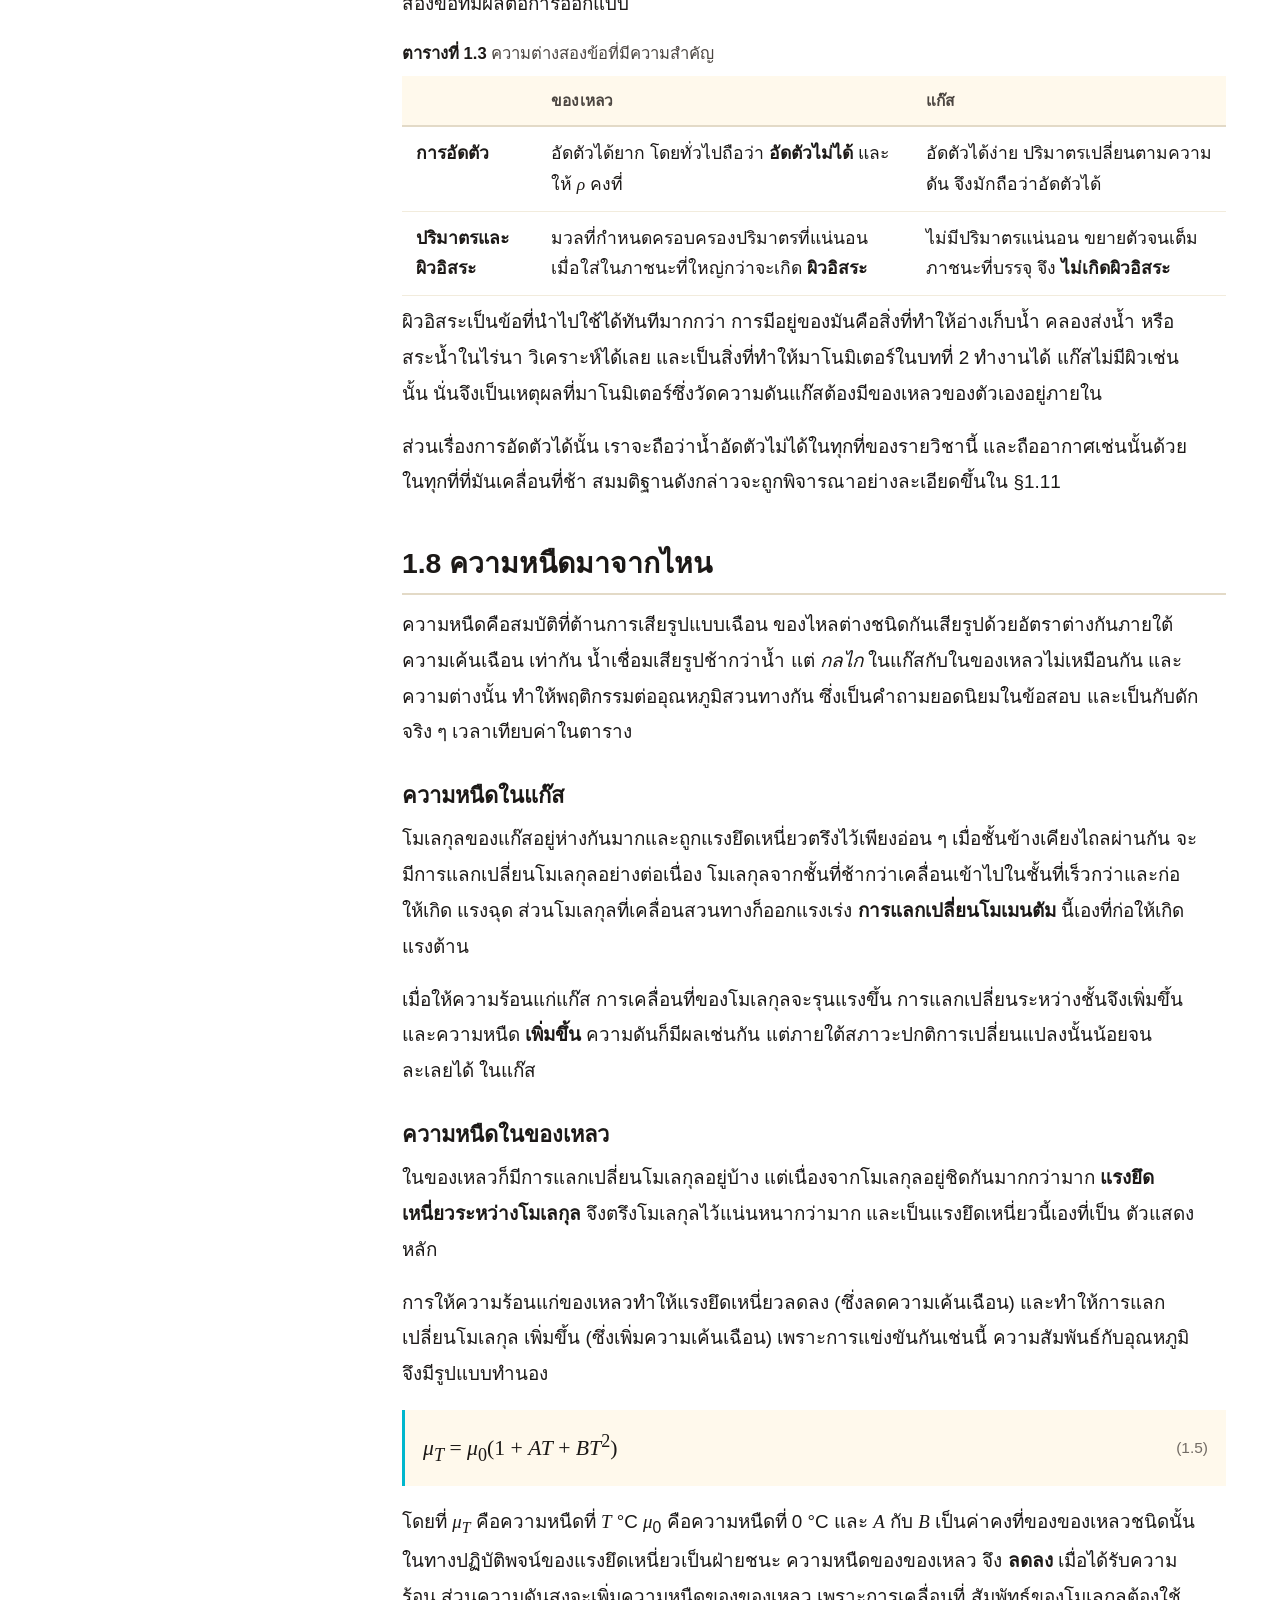
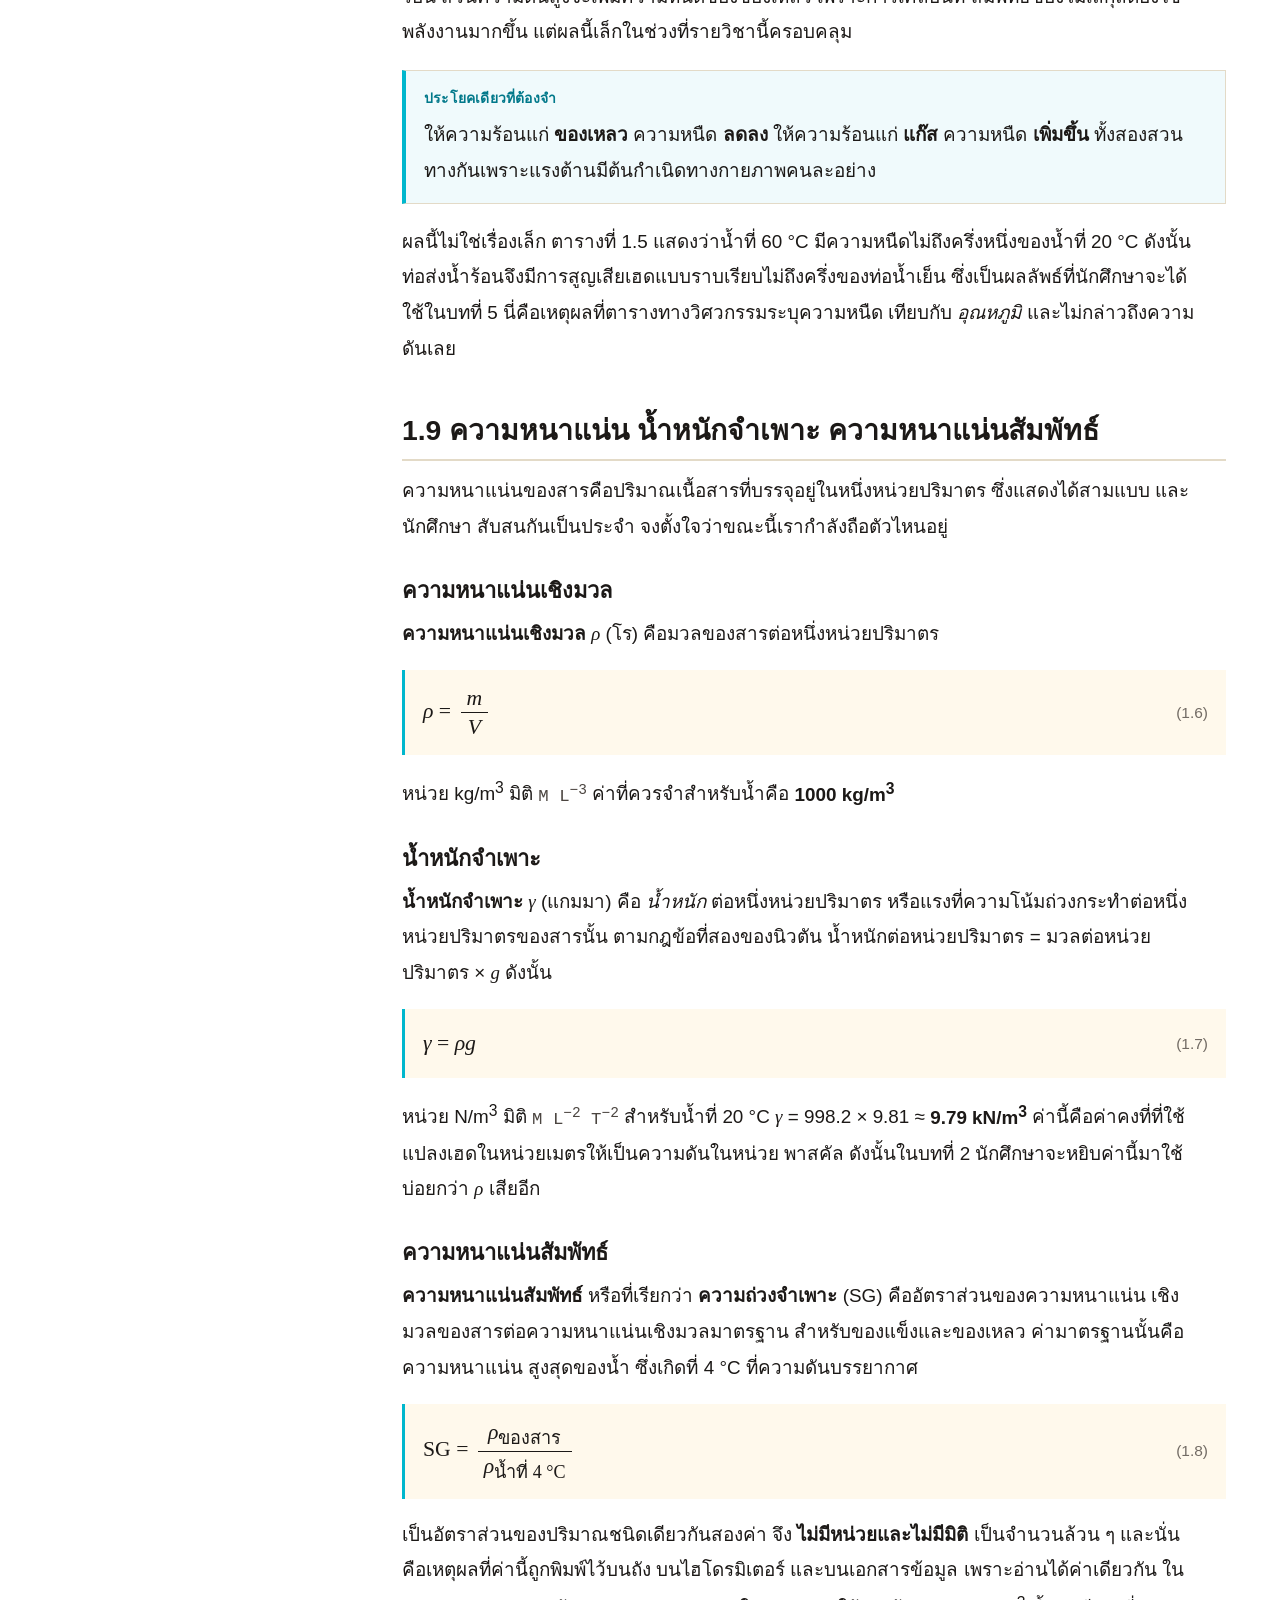
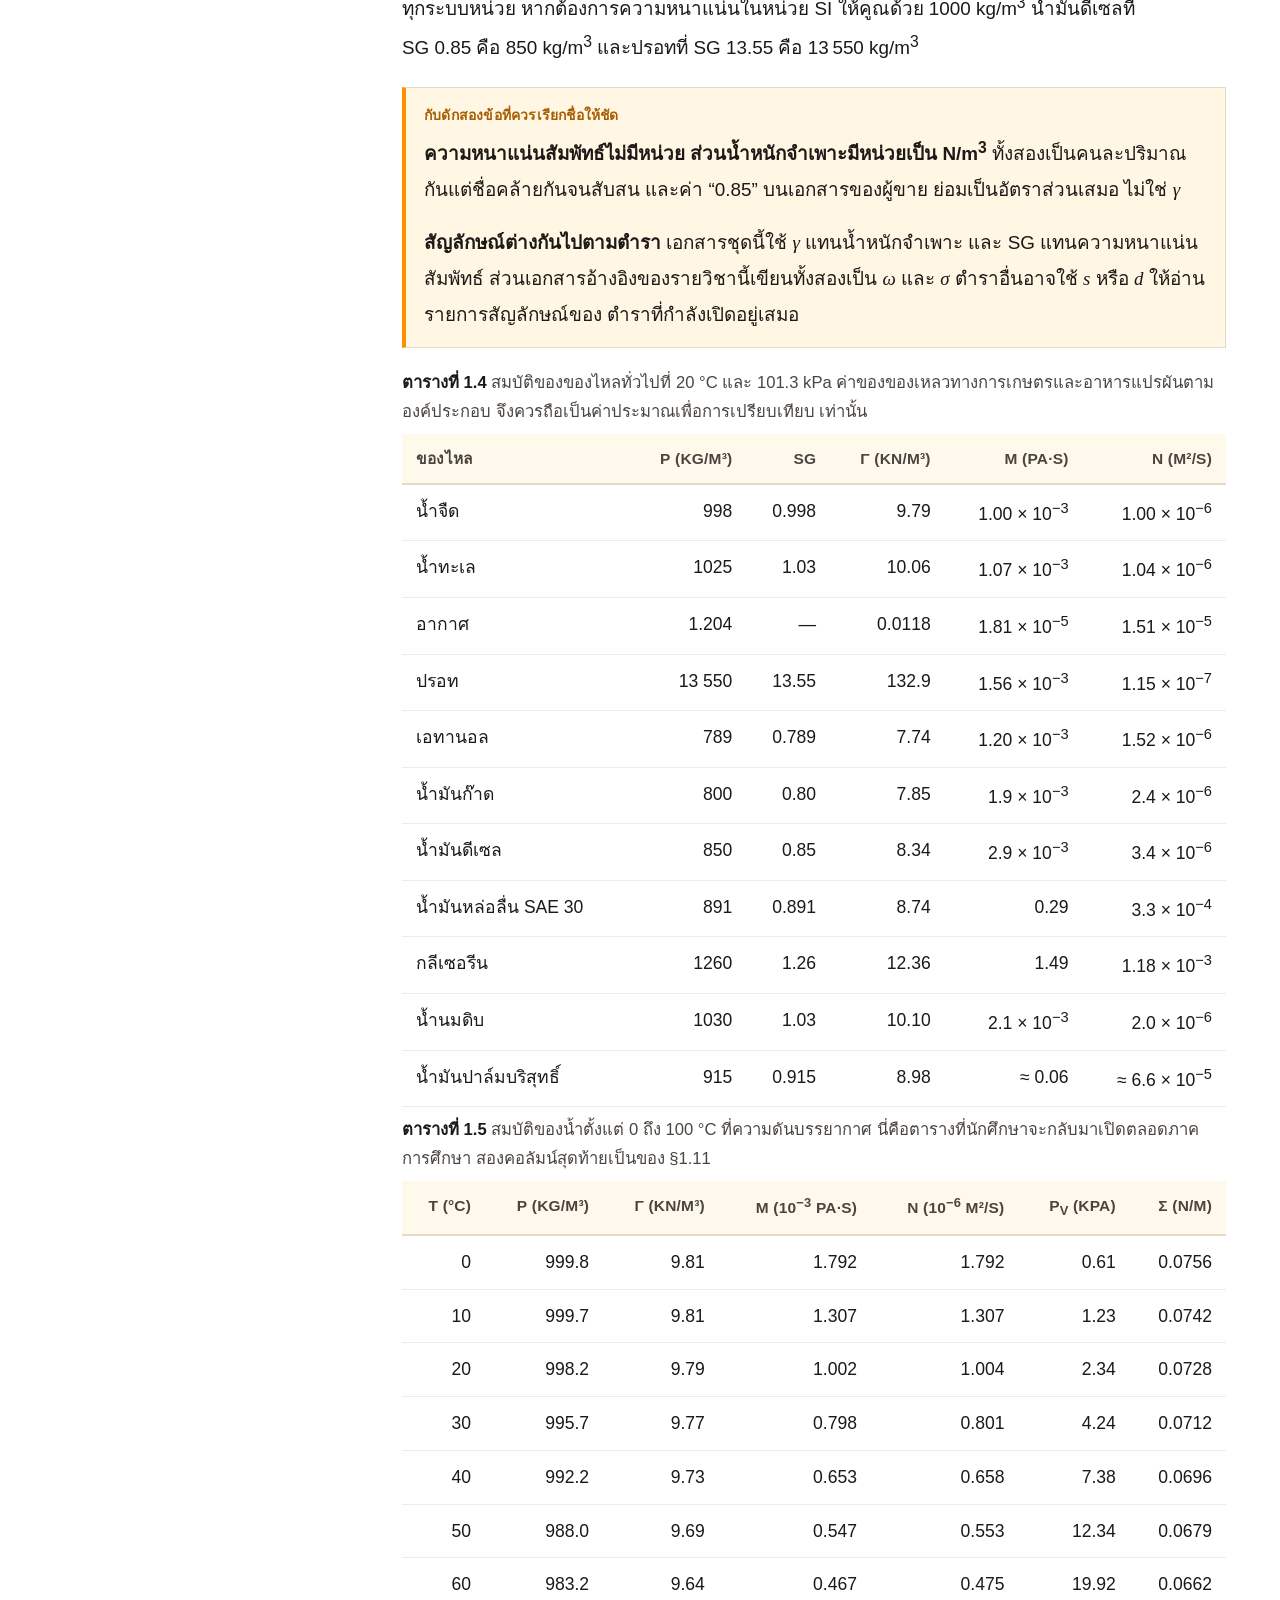
==== commit 61b22727: "Add the Thai edition of Chapter 3, and link it across the site chapter3-th.html mirrors chapter3.htm" ====
--- a/chapter1-th.html
+++ b/chapter1-th.html
@@ -46,7 +46,7 @@
         <li><a href="index-th.html">หน้าแรกของรายวิชา</a></li>
         <li><a href="chapter1-th.html" class="active">บทที่&nbsp;1 &mdash; สมบัติของของไหล</a></li>
         <li><a href="chapter2-th.html">บทที่&nbsp;2 &mdash; แรงในของไหลสถิต</a></li>
-        <li><span class="muted">บทที่&nbsp;3 &mdash; ความต่อเนื่องและแบร์นูลลี<em>ยังไม่เผยแพร่</em></span></li>
+        <li><a href="chapter3-th.html">บทที่&nbsp;3 &mdash; ความต่อเนื่องและแบร์นูลลี</a></li>
         <li><span class="muted">บทที่&nbsp;4 &mdash; สมการโมเมนตัม<em>ยังไม่เผยแพร่</em></span></li>
         <li><span class="muted">บทที่&nbsp;5 &mdash; ของไหลจริงในท่อ<em>ยังไม่เผยแพร่</em></span></li>
       </ul>
@@ -1383,7 +1383,7 @@
     </div>
   </div>
   <div class="footer-bottom">
-    &copy; 2569 ชาตรีชัย เย็นพยับ สงวนลิขสิทธิ์ ASE 221 กลศาสตร์ของไหลเบื้องต้น &mdash; เอกสารประกอบการสอน
+    &copy; 2569 จรัสชัย เย็นพยับ สงวนลิขสิทธิ์ ASE 221 กลศาสตร์ของไหลเบื้องต้น &mdash; เอกสารประกอบการสอน
     ภาคการศึกษาที่ 1 / 2569 ห้ามทำซ้ำ ดัดแปลง หรือเผยแพร่ส่วนหนึ่งส่วนใดของเว็บไซต์นี้ก่อนได้รับอนุญาต
     เป็นลายลักษณ์อักษร
   </div>
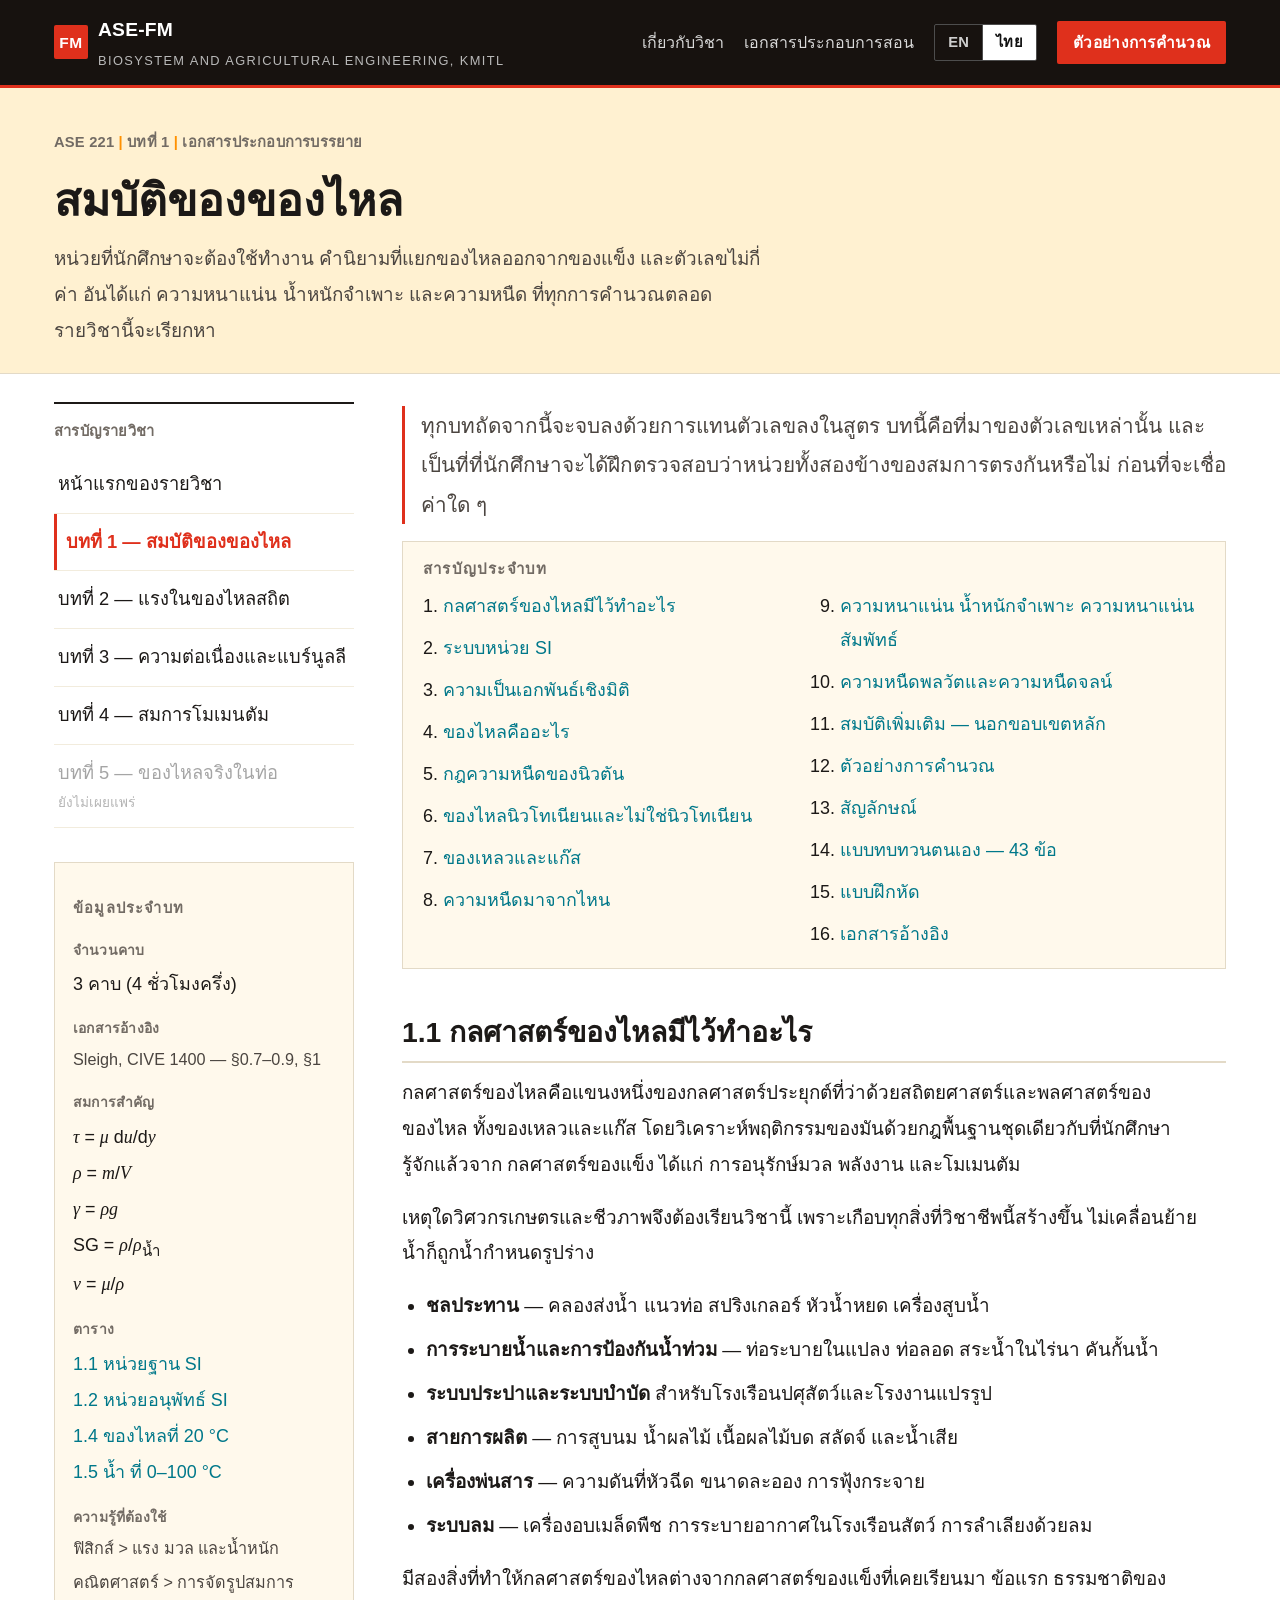
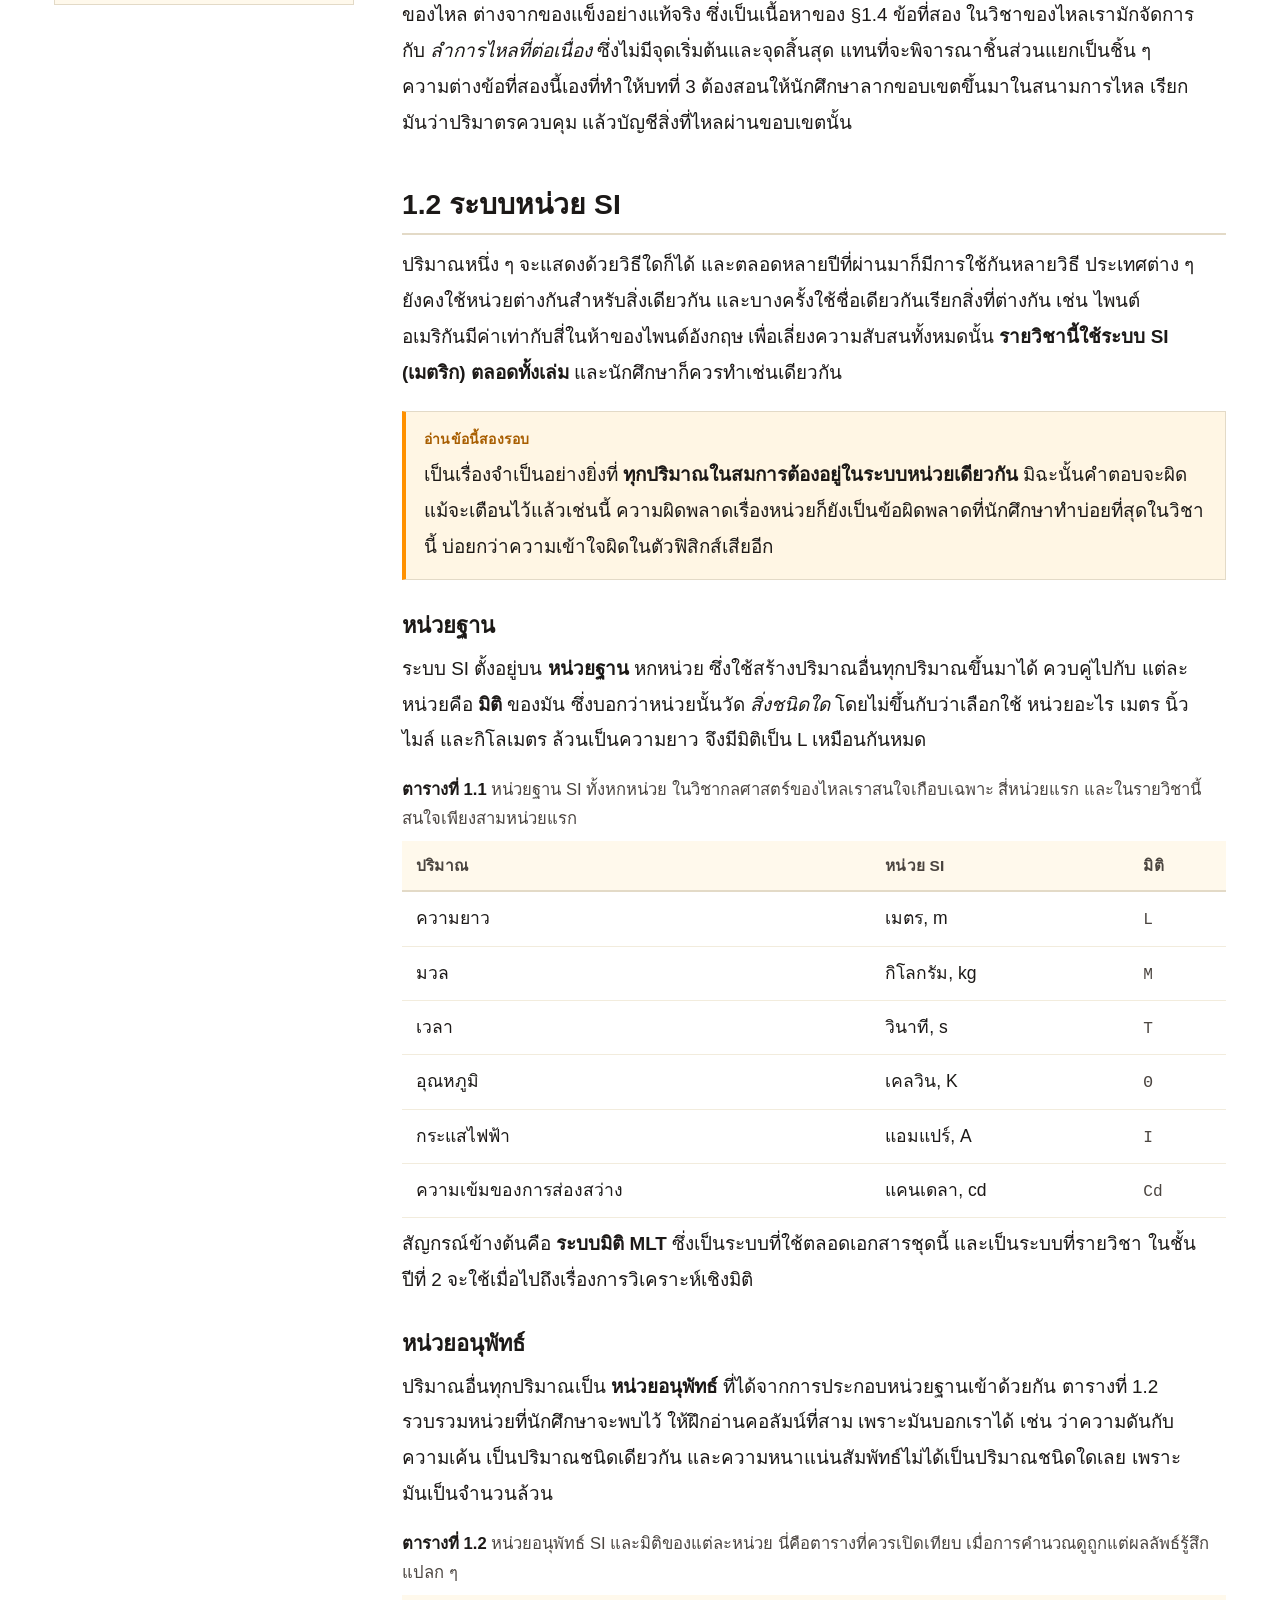
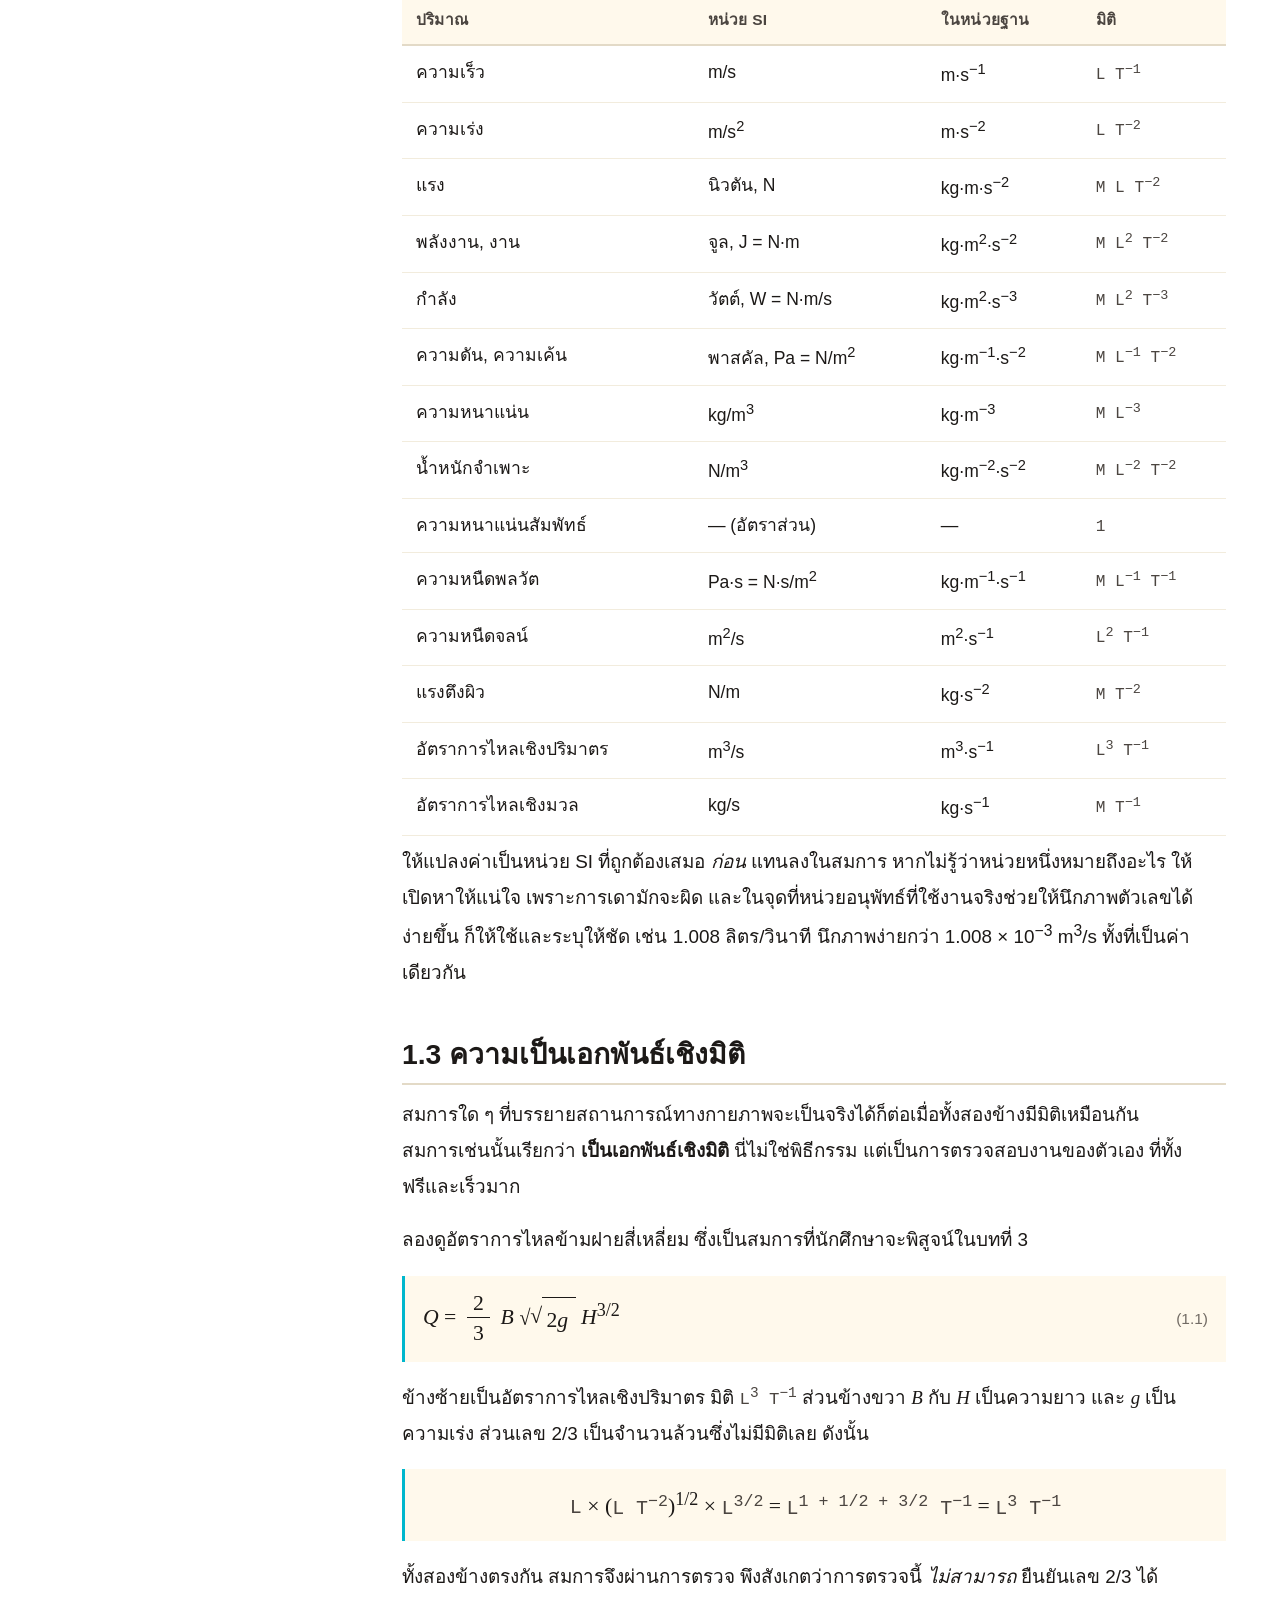
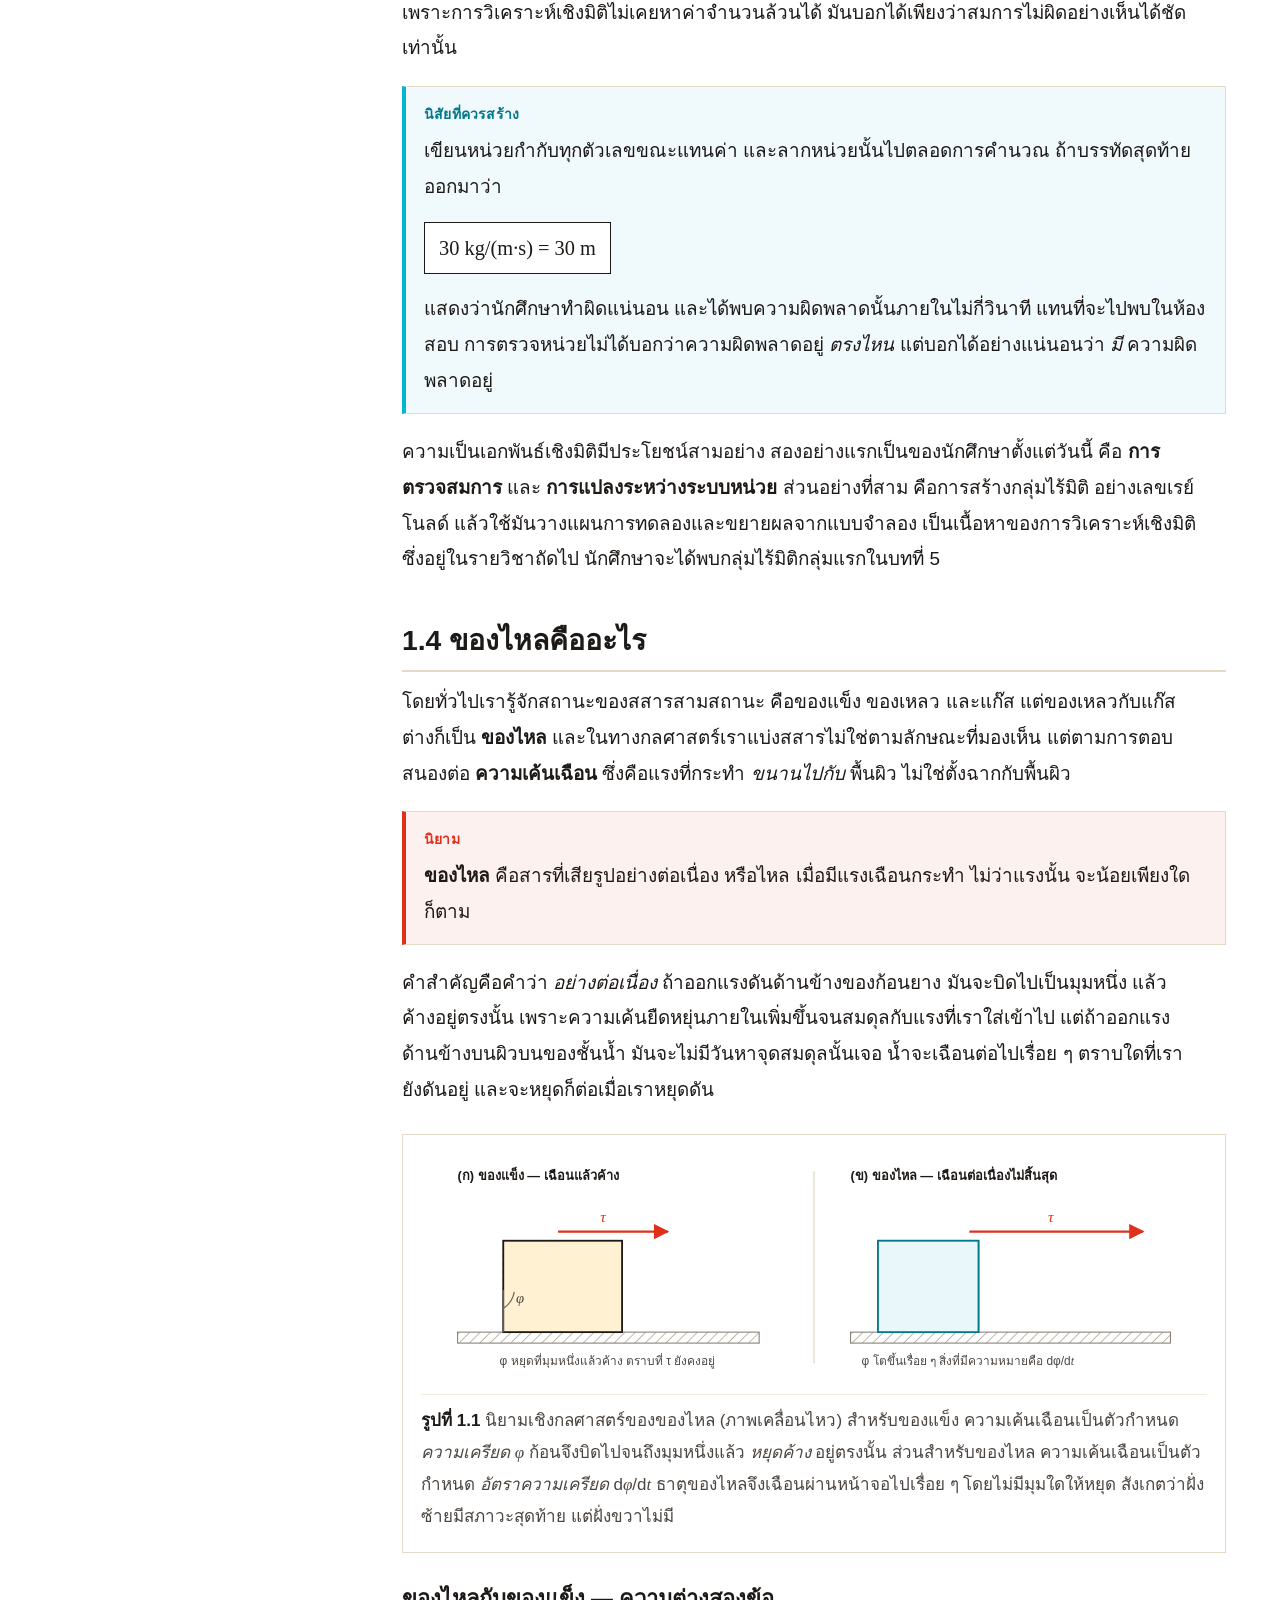
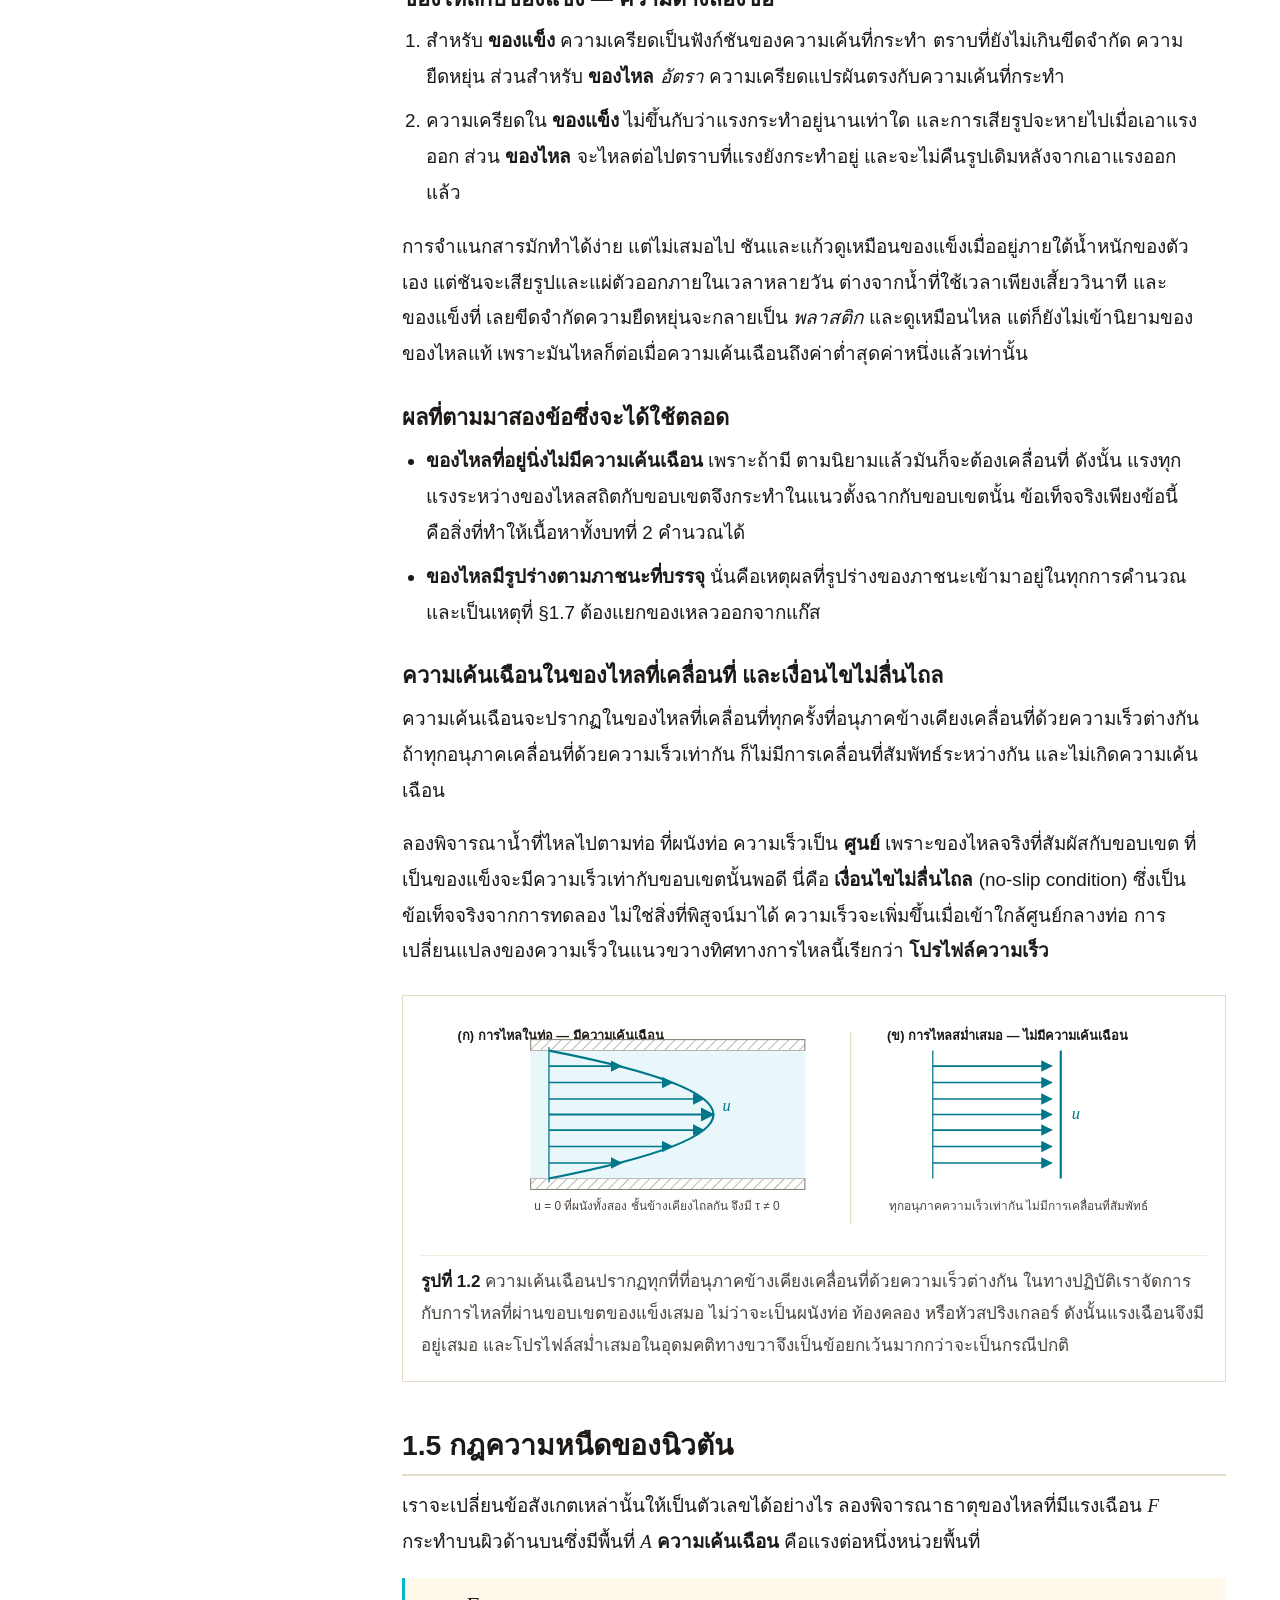
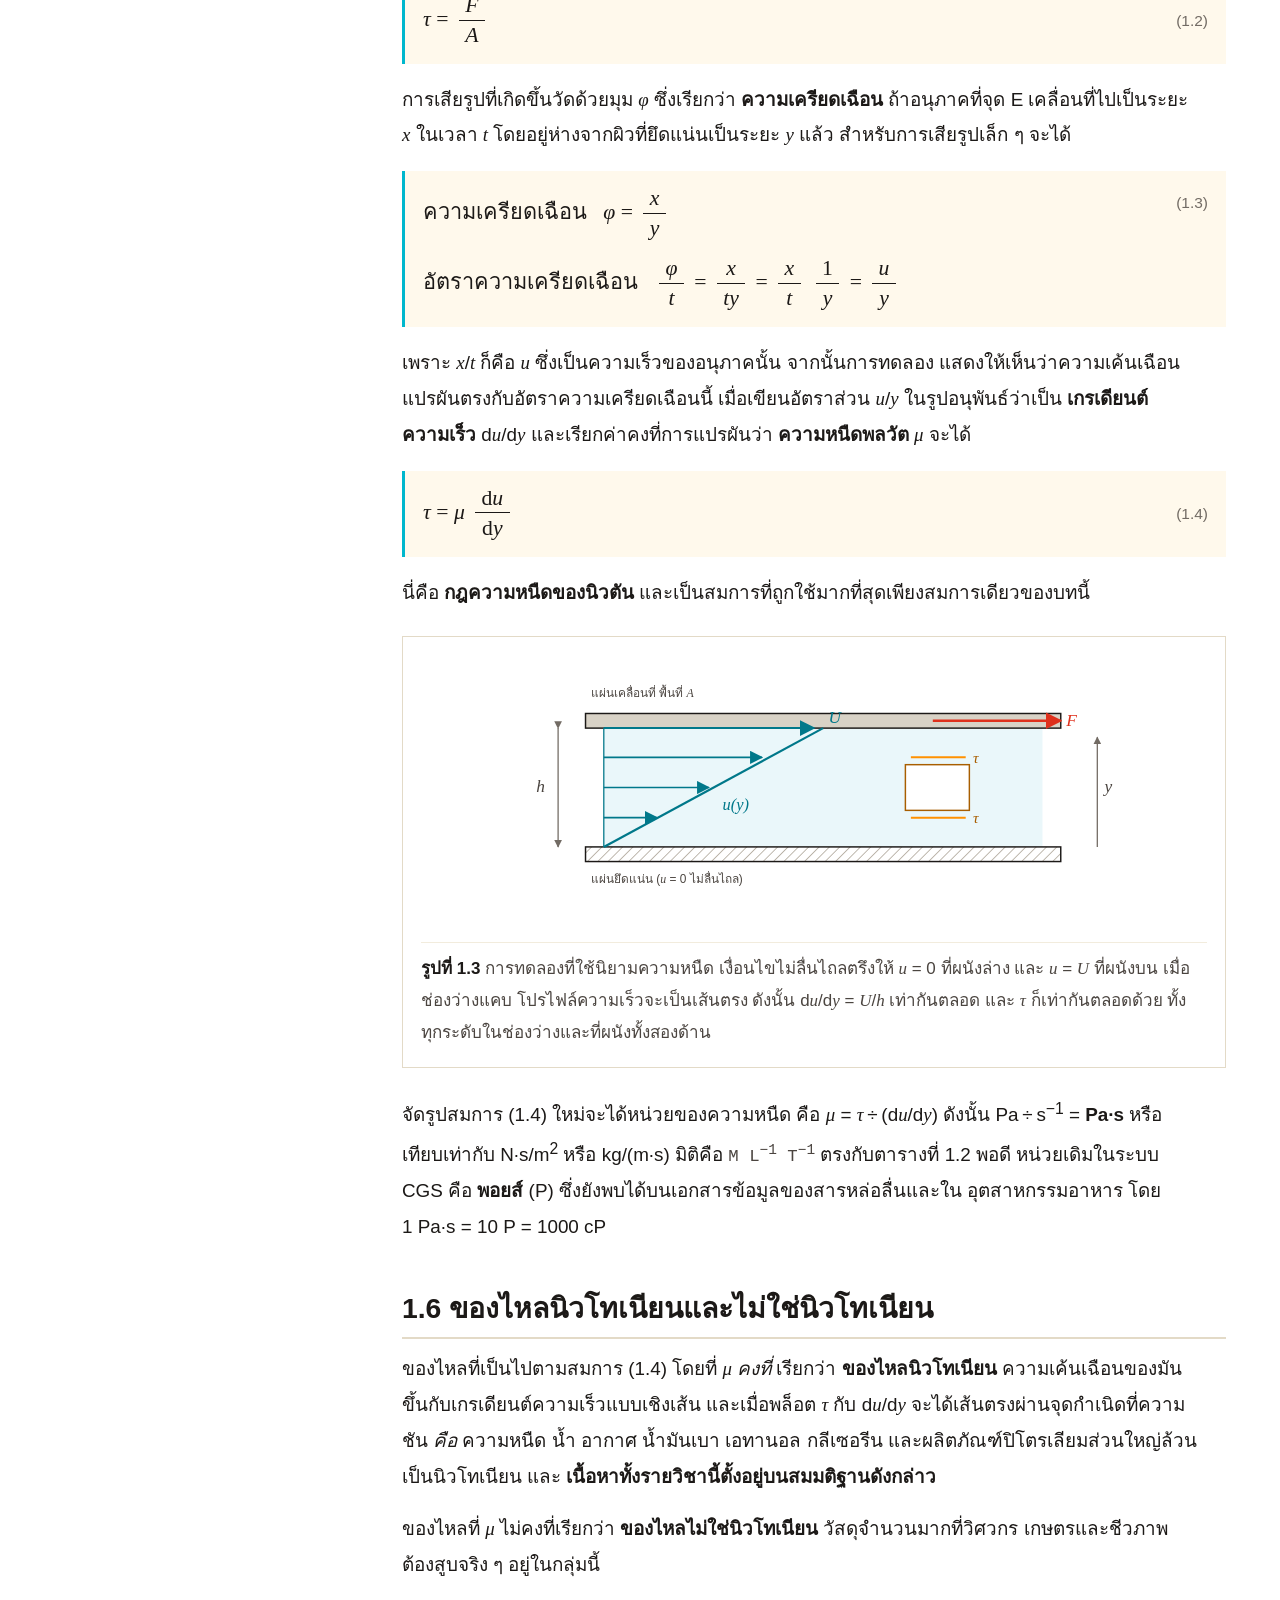
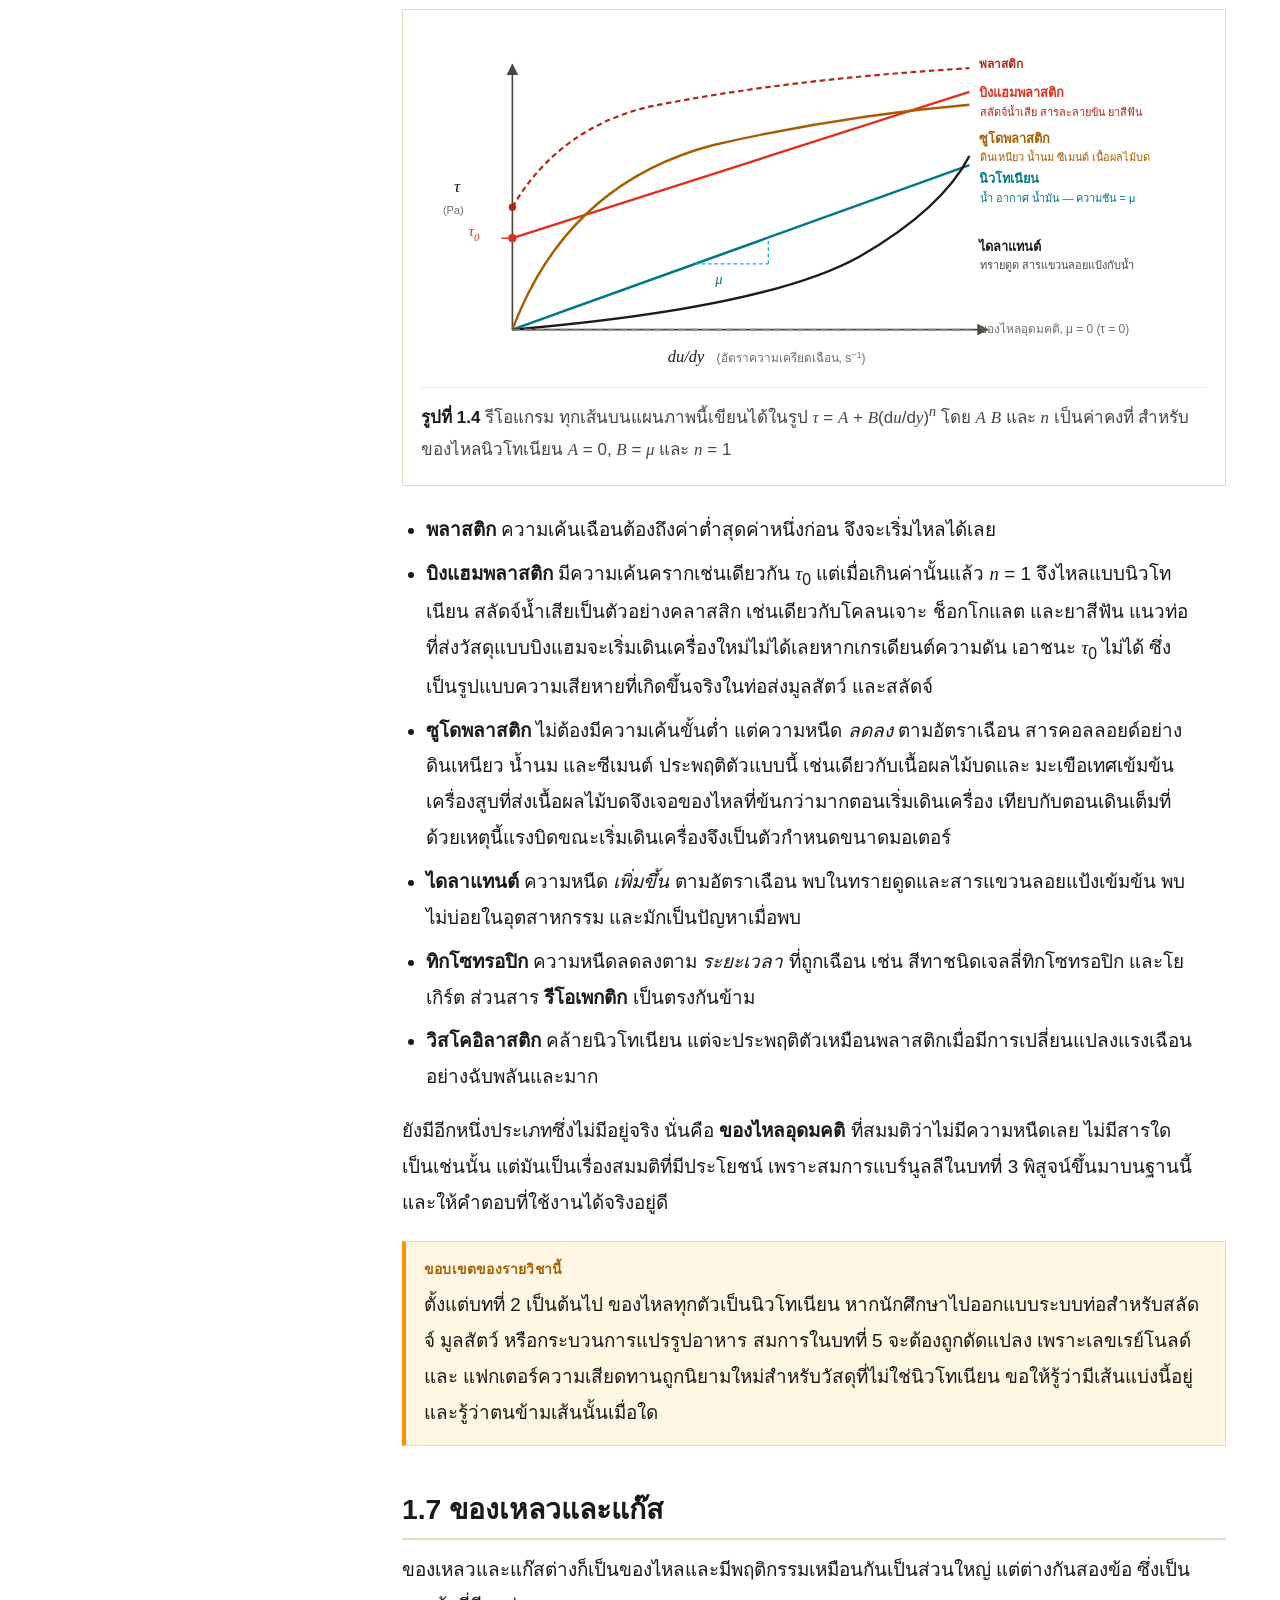
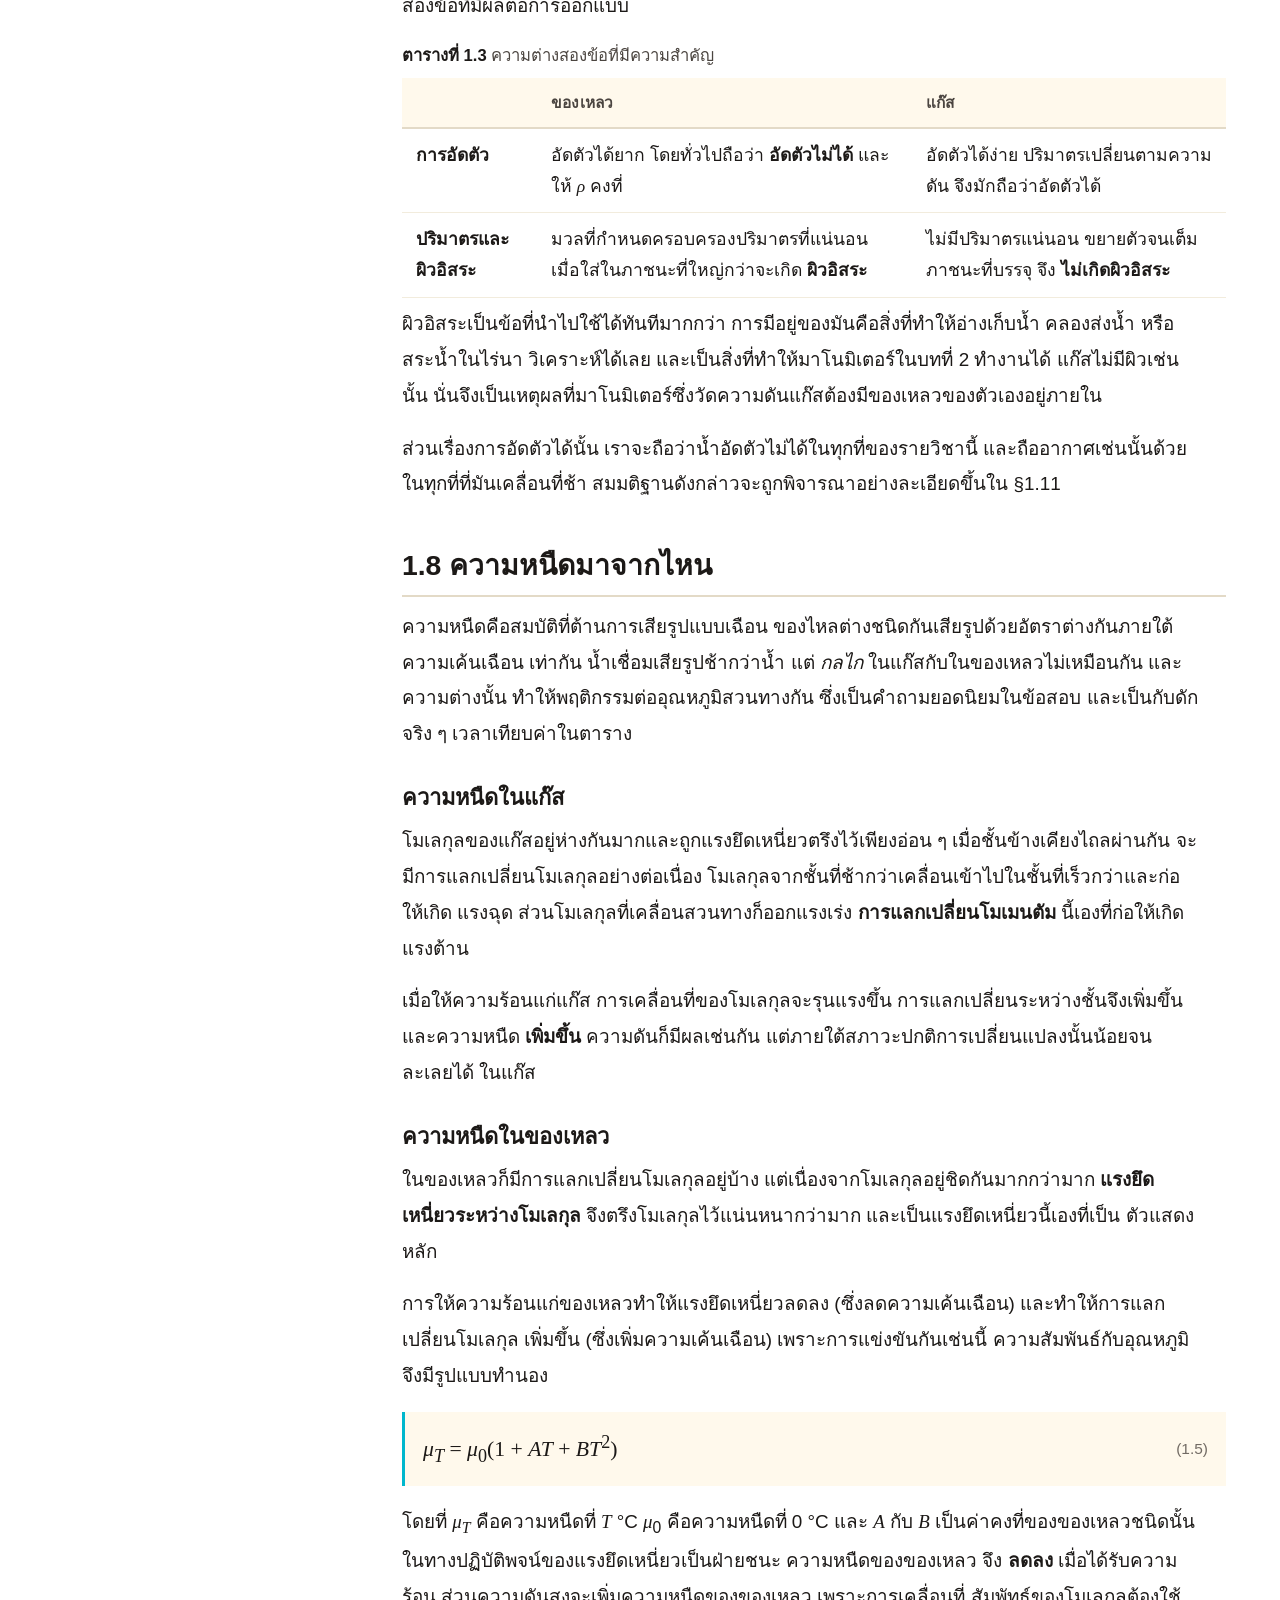
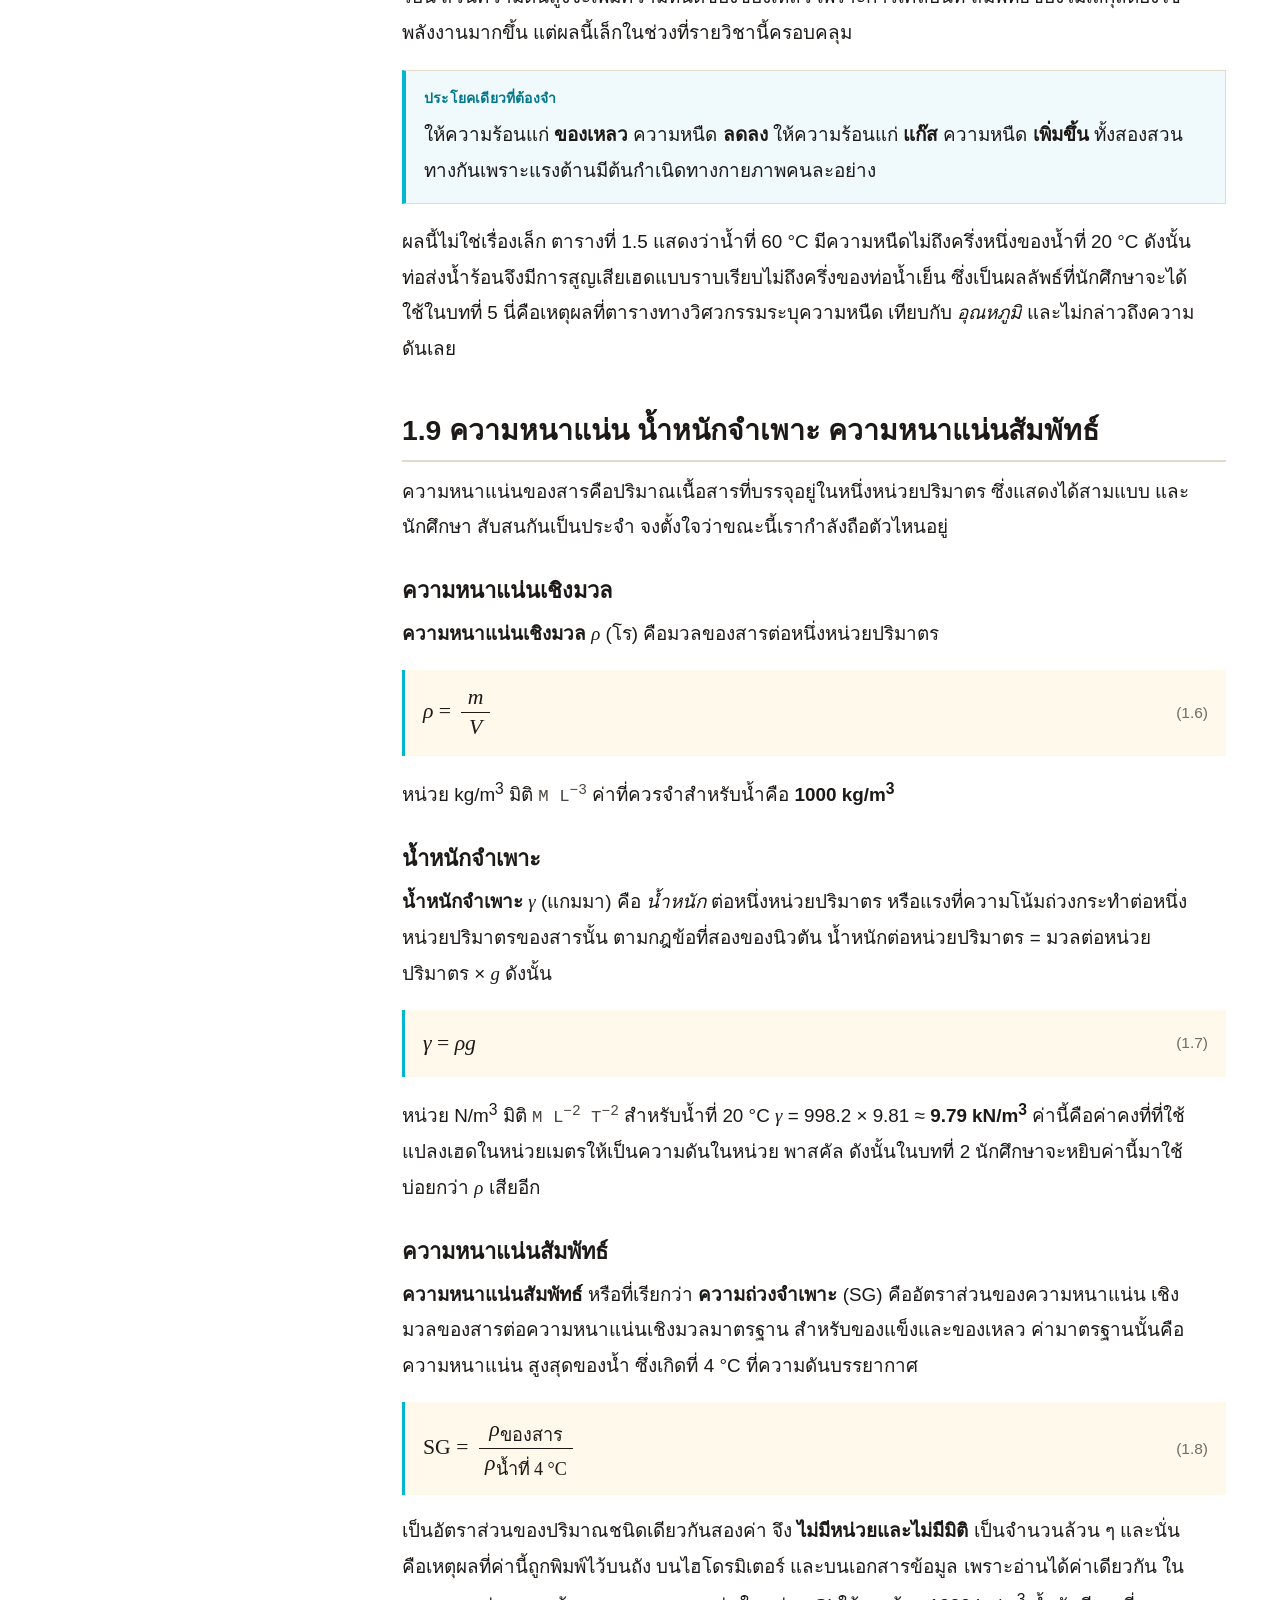
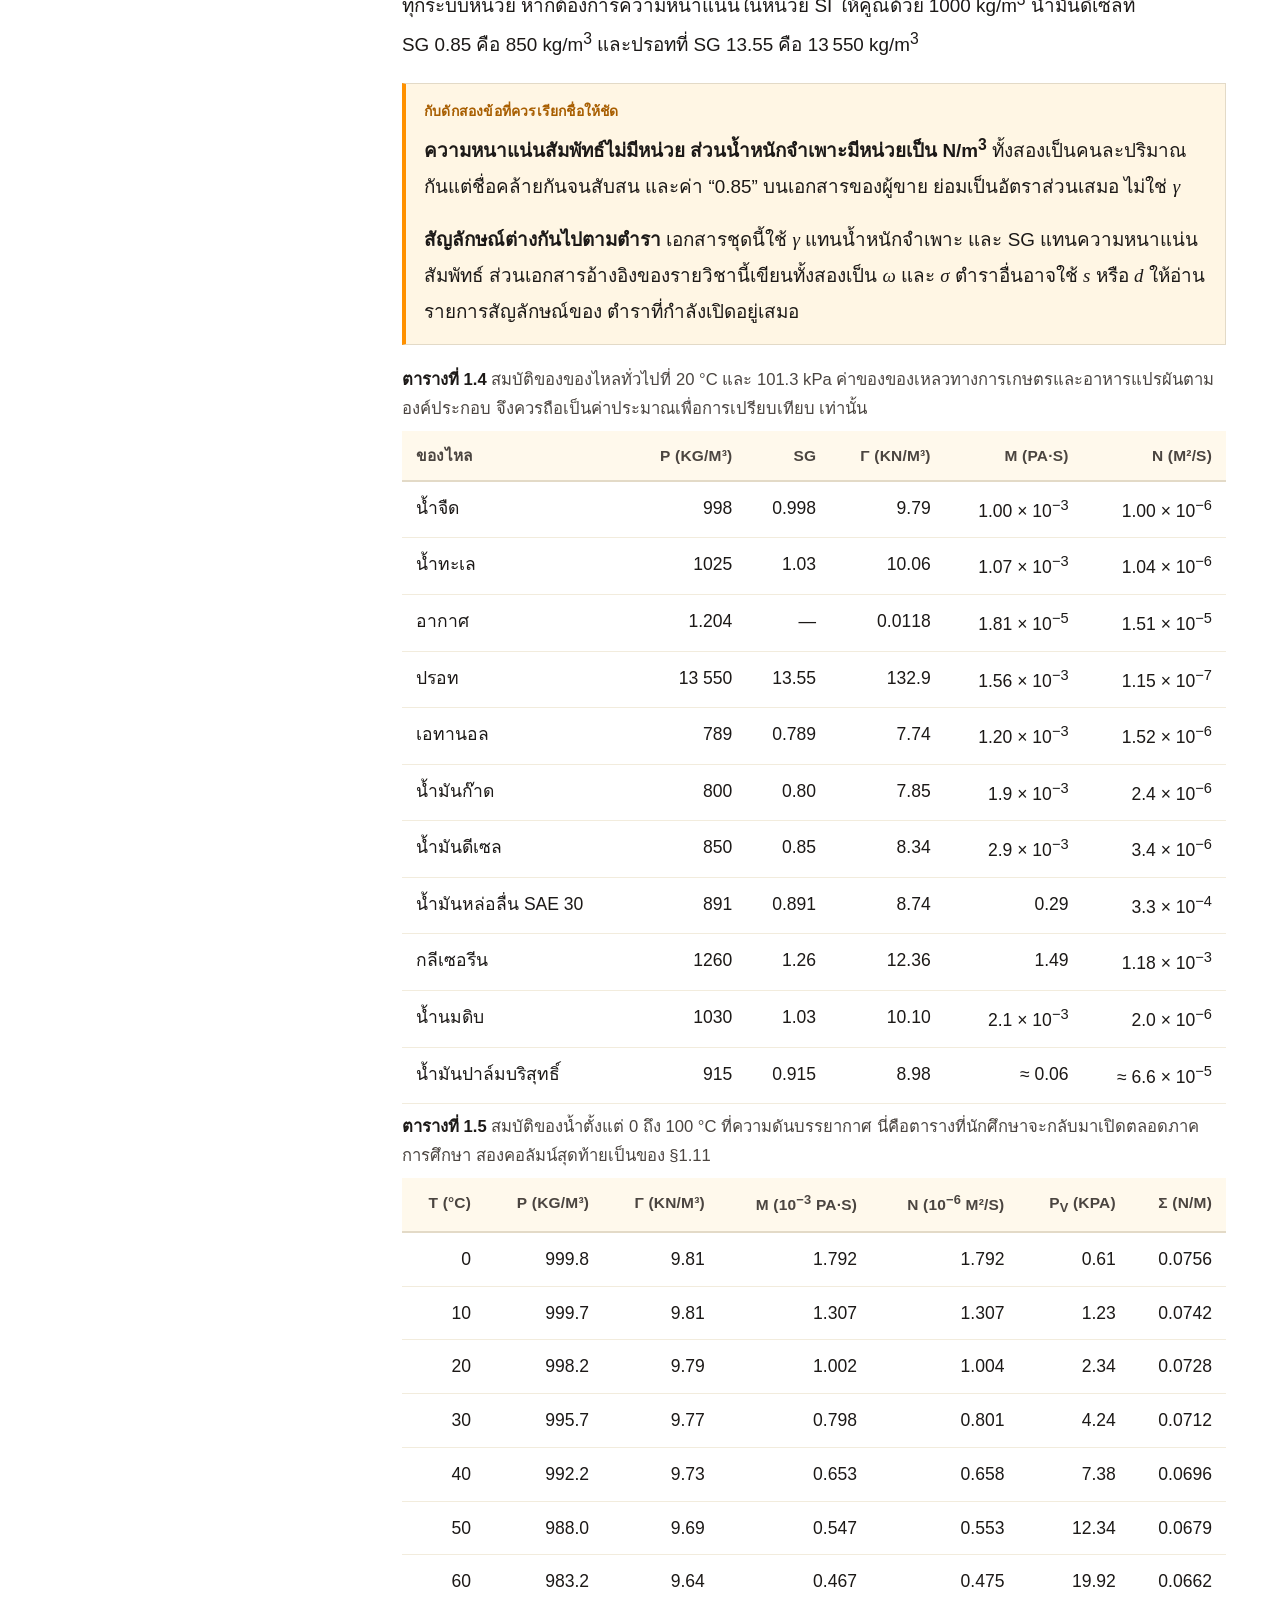
==== commit b72643c7: "Add the Thai edition of Chapter 4, and link it across the site chapter4-th.html mirrors chapter4.htm" ====
--- a/chapter1-th.html
+++ b/chapter1-th.html
@@ -47,7 +47,7 @@
         <li><a href="chapter1-th.html" class="active">บทที่&nbsp;1 &mdash; สมบัติของของไหล</a></li>
         <li><a href="chapter2-th.html">บทที่&nbsp;2 &mdash; แรงในของไหลสถิต</a></li>
         <li><a href="chapter3-th.html">บทที่&nbsp;3 &mdash; ความต่อเนื่องและแบร์นูลลี</a></li>
-        <li><span class="muted">บทที่&nbsp;4 &mdash; สมการโมเมนตัม<em>ยังไม่เผยแพร่</em></span></li>
+        <li><a href="chapter4-th.html">บทที่&nbsp;4 &mdash; สมการโมเมนตัม</a></li>
         <li><span class="muted">บทที่&nbsp;5 &mdash; ของไหลจริงในท่อ<em>ยังไม่เผยแพร่</em></span></li>
       </ul>
     </nav>
--- a/style.css
+++ b/style.css
@@ -411,6 +411,7 @@
   border-left: 3px solid var(--cyan);
   font-family: var(--mathfont);
   font-size: 1.15rem;
+  line-height: 1.8;
   overflow-x: auto;
 }
 .eq .body { flex: 1 1 auto; }
@@ -426,14 +427,27 @@
   font-style: italic;
 }
 
+/* Stacked fraction. Numerator and denominator are block-level so the rule
+   between them stretches to whichever is wider. */
 .frac {
   display: inline-block;
   vertical-align: middle;
   text-align: center;
-  margin: 0 4px;
-}
-.frac > span { display: block; padding: 0 6px; line-height: 1.3; }
-.frac .den { border-top: 1.4px solid currentColor; }
+  margin: 0 .22em;
+  white-space: nowrap;
+}
+.frac > span { display: block; padding: 0 .3em; line-height: 1.28; }
+.frac .den { border-top: 1.4px solid currentColor; padding-top: .06em; }
+.frac .num { padding-bottom: .06em; }
+
+/* A fraction set inside a radical, an exponent or another fraction, where a
+   full-size one would blow the line apart. */
+.frac.sm { font-size: .86em; margin: 0 .16em; }
+.frac .frac { font-size: .86em; }
+
+/* Exponents and indices that are themselves fractions read as H^3/2 unless
+   the fraction slash is used, so .pow carries one: H raised to 3&frasl;2. */
+.pow { font-style: normal; }
 
 .units { font-family: var(--sans); font-size: .86rem; color: var(--ink-3); }
 
@@ -798,16 +812,126 @@
    the tag is floated to the right of the first line instead. */
 .eq.stack { display: block; }
 .eq.stack .body { display: block; margin: 0; }
-.eq.stack .body + .body { margin-top: 10px; }
+.eq.stack .body + .body { margin-top: 12px; }
 .eq.stack .tag { float: right; padding-top: 4px; }
 
-/* Centred display equation with no tag */
+/* A line of a derivation that is prose rather than symbols ("divide
+   throughout by m"), set smaller and upright so it does not read as maths. */
+.eq .say {
+  font-family: var(--sans);
+  font-style: normal;
+  font-size: .82em;
+  line-height: 1.5;
+  color: var(--ink-3);
+  padding-right: .4em;
+}
+
+/* Centred display equation with no tag. The body must not grow, or there is
+   nothing left for justify-content to centre. */
 .eq.plain { justify-content: center; }
-
-/* Radicals. The overbar is a border on the radicand, so it stretches to fit
-   whatever sits underneath it. */
-.sqrt { white-space: nowrap; }
-.sqrt > .rad { border-top: 1.2px solid currentColor; padding: 0 3px 0 2px; margin-left: -1px; }
+.eq.plain .body { flex: 0 1 auto; text-align: center; }
+
+/* --------------------------------------------------------------- maths set
+   Radicals, stretchy brackets, integrals and operator spacing. Everything is
+   plain CSS on ordinary spans, so it prints, works offline, and needs no
+   maths library. The rule throughout is that a container grows to fit its
+   contents, and the delimiter is sized by a modifier class:
+
+     (no class)  one line of ordinary symbols
+     .t2         the content is one line tall plus a stacked fraction
+     .t3         the content holds a fraction inside a fraction
+   ------------------------------------------------------------------------ */
+
+/* Radicals. The radical sign is a real glyph so it stays crisp at any size;
+   the overbar is a border on the radicand, so it stretches to fit whatever
+   sits underneath it. */
+/* Note on the boxes below: these containers are inline-block, never flex.
+   A flex container drops any run of white space between two child elements,
+   which would silently close up the spaces in a radicand such as
+   "2gh (rho_man - rho)/rho". Inline-block keeps normal inline layout inside,
+   so the spacing an author wrote is the spacing a student sees. */
+.sqrt {
+  display: inline-block;
+  vertical-align: middle;
+  white-space: nowrap;
+}
+.sqrt::before {
+  content: "\221A";                 /* the radical sign */
+  display: inline-block;
+  vertical-align: middle;
+  font-family: var(--mathfont);
+  font-style: normal;
+  line-height: .9;
+  margin-right: -.05em;
+  transform: scaleX(.92);
+}
+.sqrt > .rad {
+  display: inline-block;
+  vertical-align: middle;
+  border-top: 1.3px solid currentColor;
+  padding: .12em .34em 0 .2em;
+}
+.sqrt.t2::before { font-size: 2.45em; line-height: .55; }
+.sqrt.t3::before { font-size: 3.40em; line-height: .52; }
+
+/* Stretchy brackets. Wrap tall content so the parentheses grow with it
+   instead of sitting like two full stops beside a two-storey fraction. */
+.pren {
+  display: inline-block;
+  vertical-align: middle;
+  white-space: nowrap;
+}
+.pren::before,
+.pren::after {
+  display: inline-block;
+  vertical-align: middle;
+  font-family: var(--mathfont);
+  font-style: normal;
+  font-weight: 300;
+  line-height: 1;
+}
+.pren::before { content: "("; padding-right: .1em; }
+.pren::after  { content: ")"; padding-left: .1em; }
+.pren.sq::before { content: "["; }
+.pren.sq::after  { content: "]"; }
+.pren.t2::before, .pren.t2::after { font-size: 2.35em; line-height: .52; }
+.pren.t3::before, .pren.t3::after { font-size: 3.30em; line-height: .5; }
+
+/* Definite integrals: the sign is set large, the limits straddle it. */
+.intg {
+  display: inline-block;
+  vertical-align: middle;
+  margin: 0 .22em 0 .1em;
+  white-space: nowrap;
+}
+.intg::before {
+  content: "\222B";                 /* the integral sign */
+  display: inline-block;
+  vertical-align: middle;
+  font-family: var(--mathfont);
+  font-style: italic;
+  font-size: 2.1em;
+  line-height: .72;
+}
+/* the limits straddle the sign: upper above, lower below */
+.intg > .lim {
+  display: inline-block;
+  vertical-align: middle;
+  font-size: .6em;
+  line-height: 1.25;
+  text-align: left;
+  margin-left: .12em;
+}
+.intg > .lim > .hi,
+.intg > .lim > .lo { display: block; }
+
+/* Operator spacing. Binary operators want air on both sides; a leading
+   minus sign (a negative quantity) wants none after it. */
+.eq .op { padding: 0 .28em; font-style: normal; }
+.eq .rel { padding: 0 .38em; font-style: normal; }
+
+/* The differential in an integrand: upright d, thin space before it. */
+.dx { font-style: normal; padding-left: .18em; }
 
 /* Dimensional formulae: [M L^-1 T^-1]. Upright, spaced, never italic. */
 .dim {
@@ -963,9 +1087,18 @@
 /* Thai pages: keep symbols and dimensions in the Latin/math stack */
 html[lang="th"] .nomen dt,
 html[lang="th"] .sqrt,
+html[lang="th"] .frac,
+html[lang="th"] .pren,
+html[lang="th"] .intg,
+html[lang="th"] .pow,
 html[lang="th"] .vec,
 html[lang="th"] .op,
+html[lang="th"] .rel,
 html[lang="th"] .ans { font-family: var(--mathfont); }
+
+/* but a prose aside inside a derivation is Thai text, so it keeps the Thai
+   stack and needs the looser Thai line-height */
+html[lang="th"] .eq .say { font-family: var(--thai); line-height: 1.75; }
 html[lang="th"] .dim { font-family: var(--mono); }
 html[lang="th"] .nomen { grid-template-columns: 7.5em 1fr; }
 
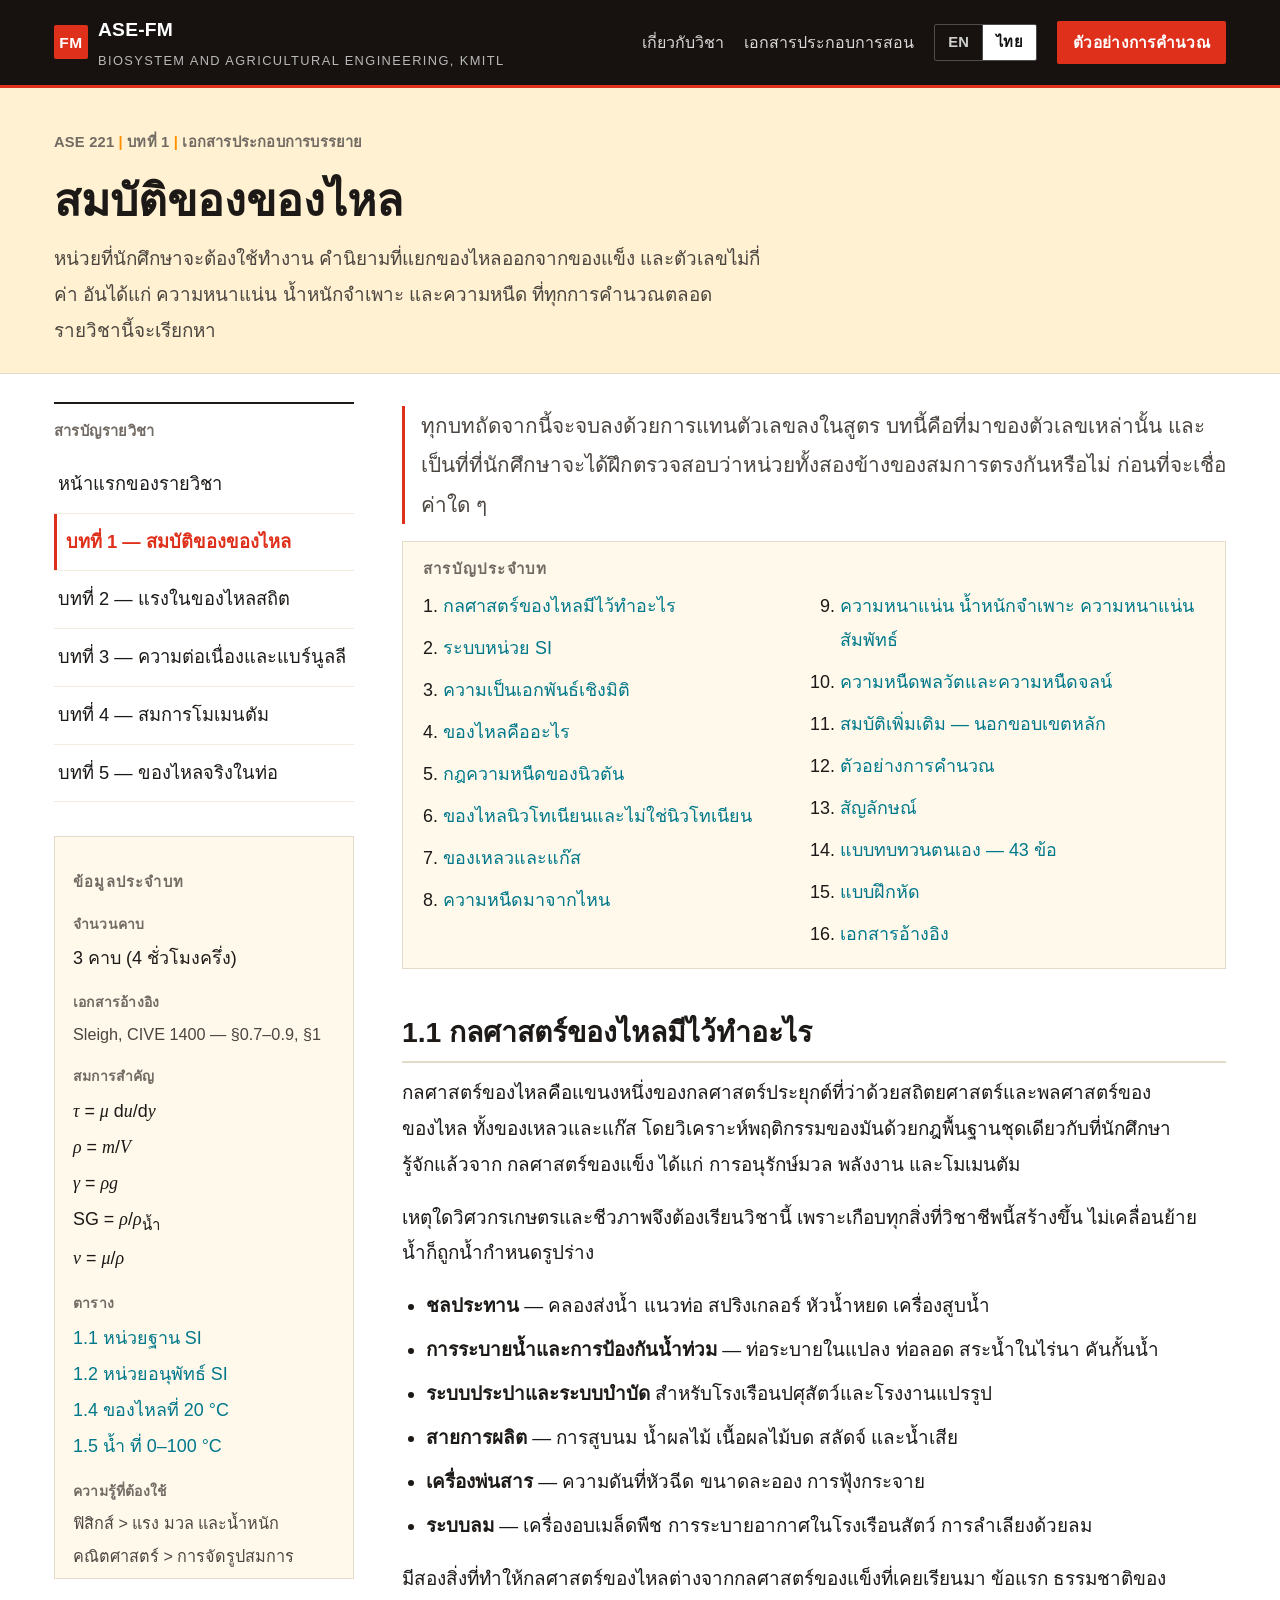
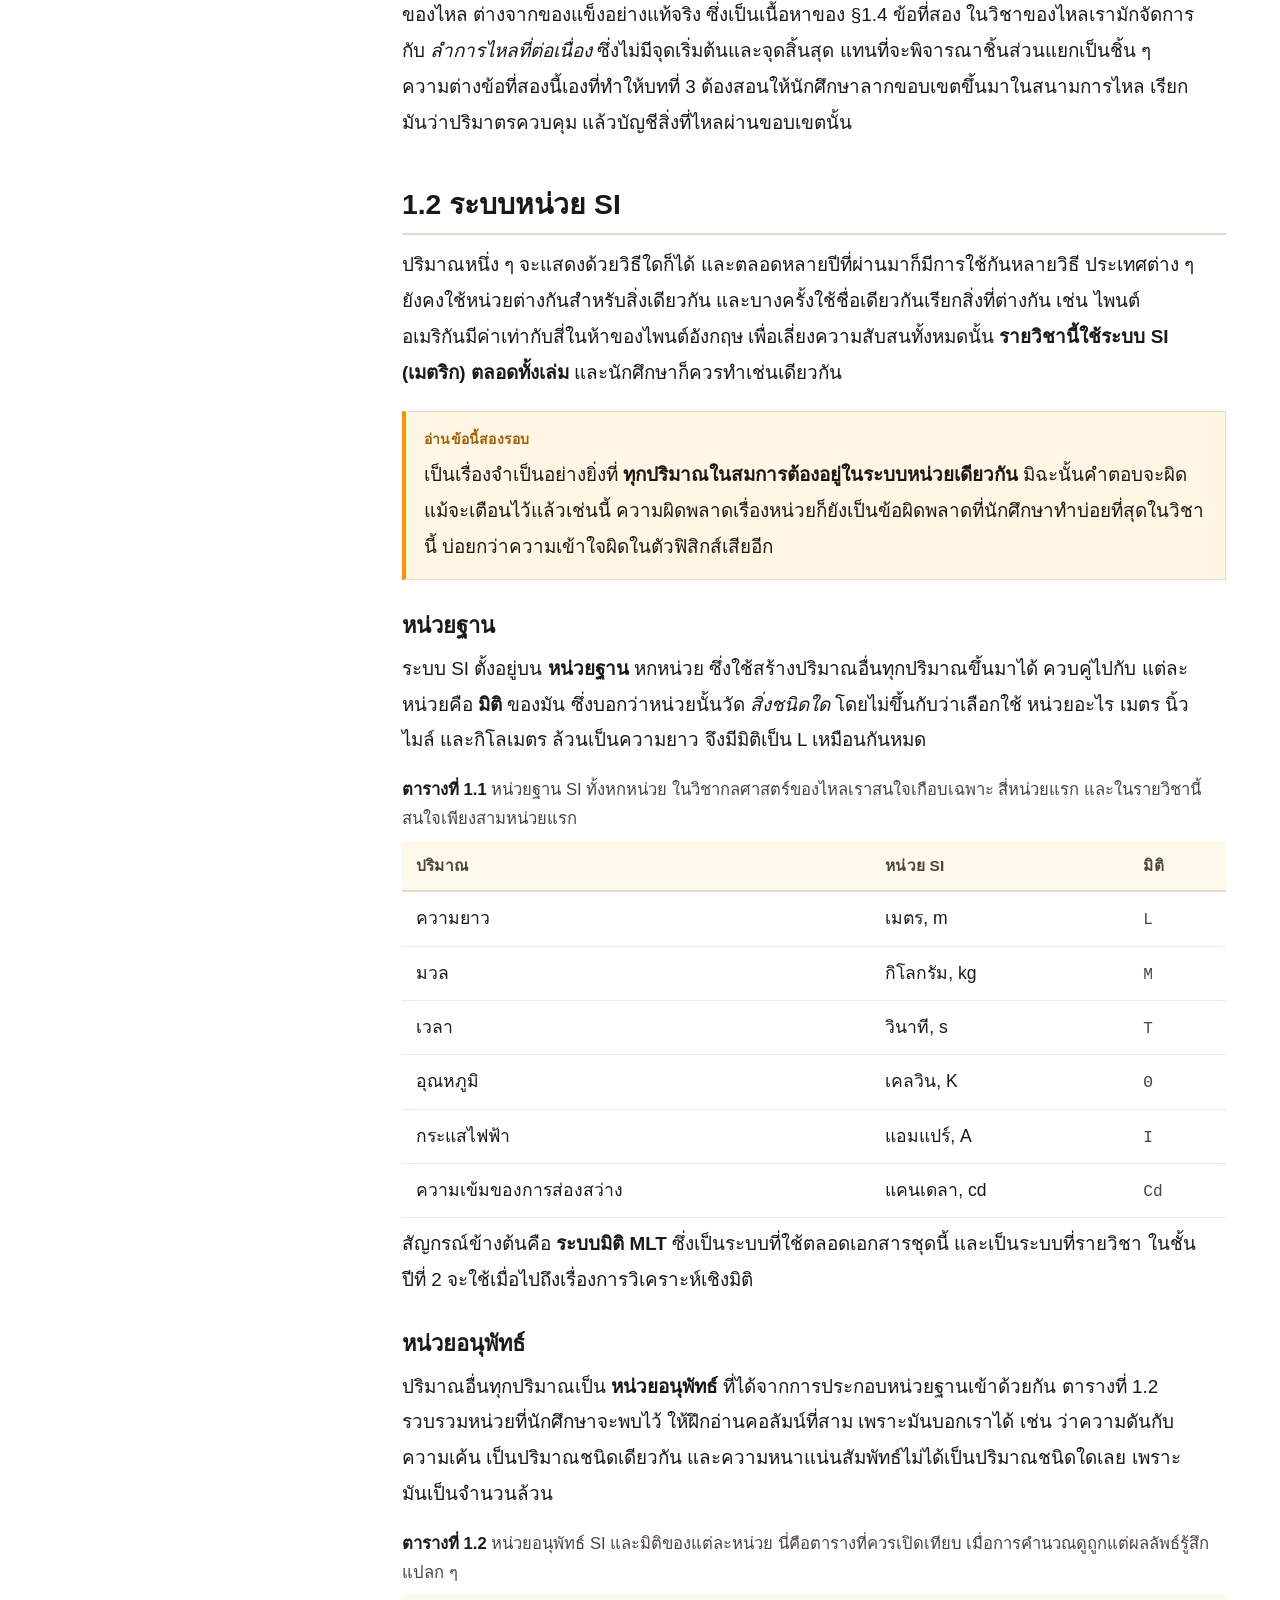
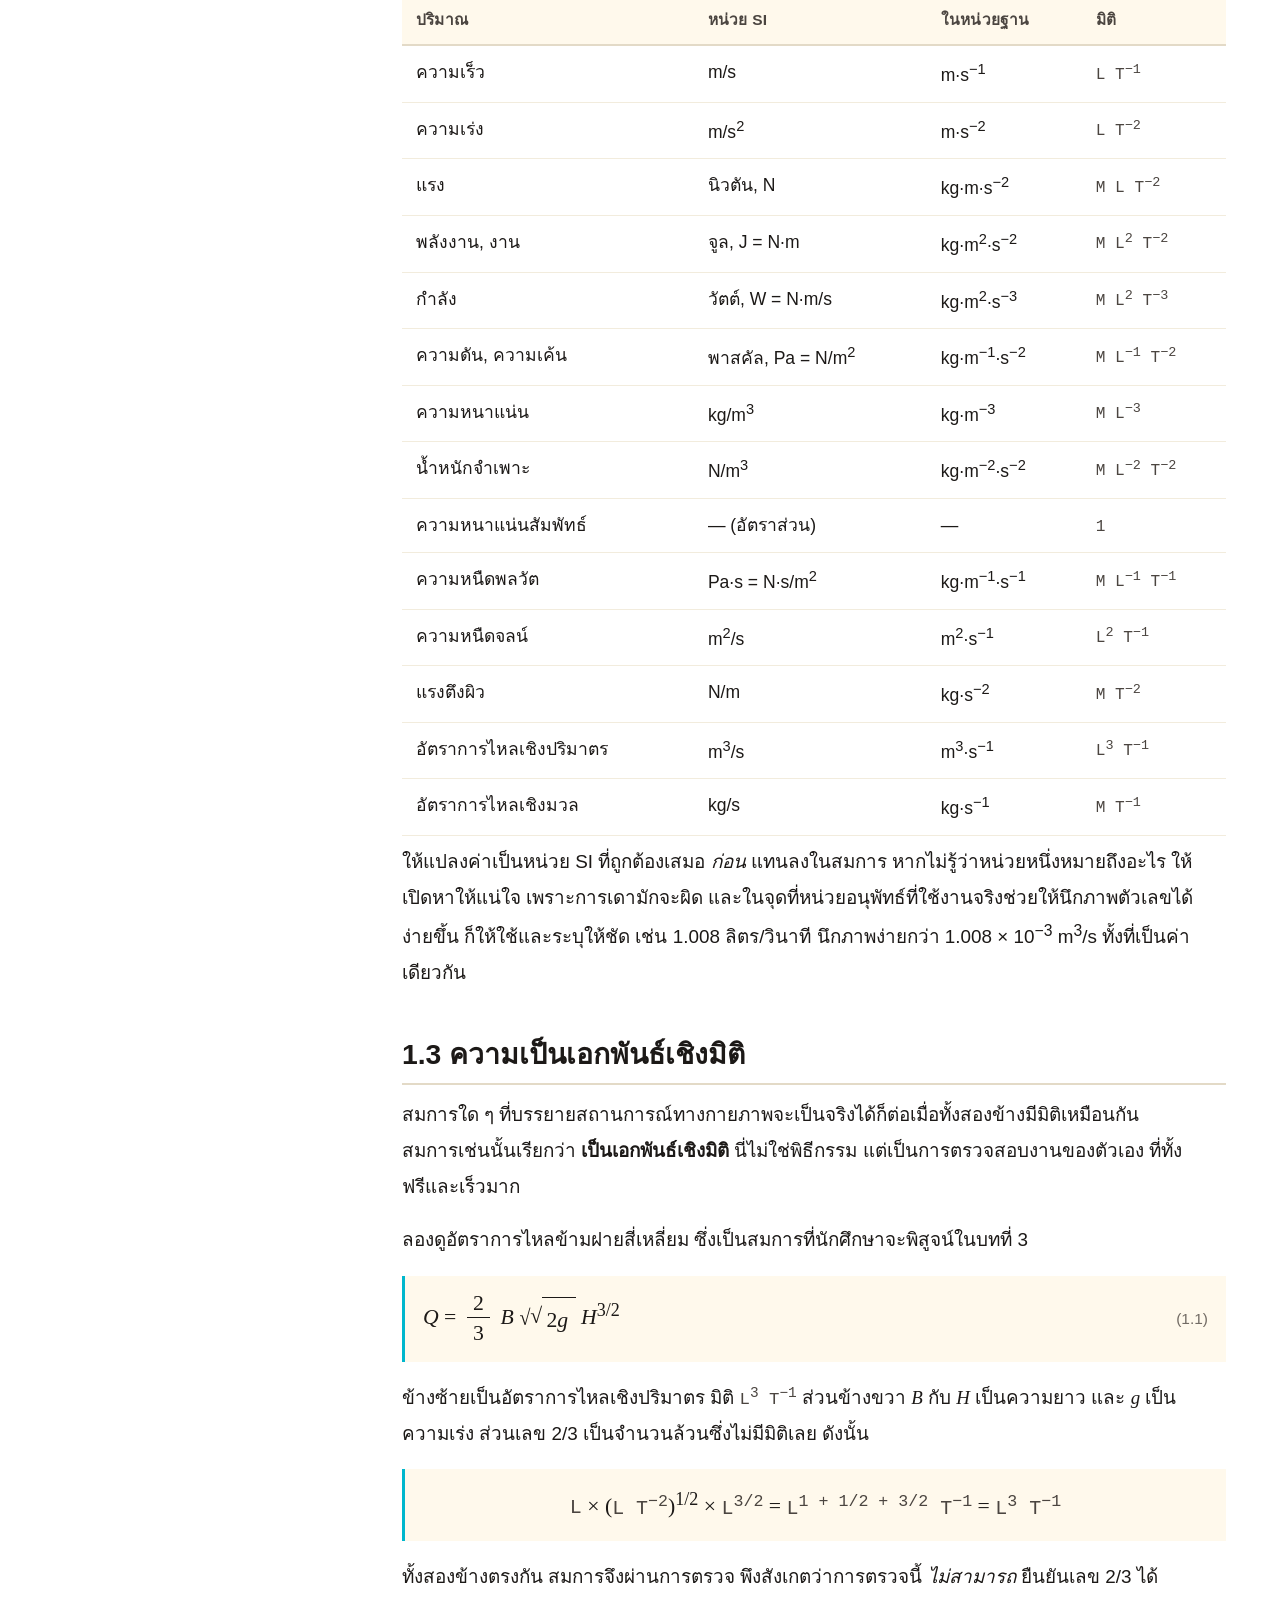
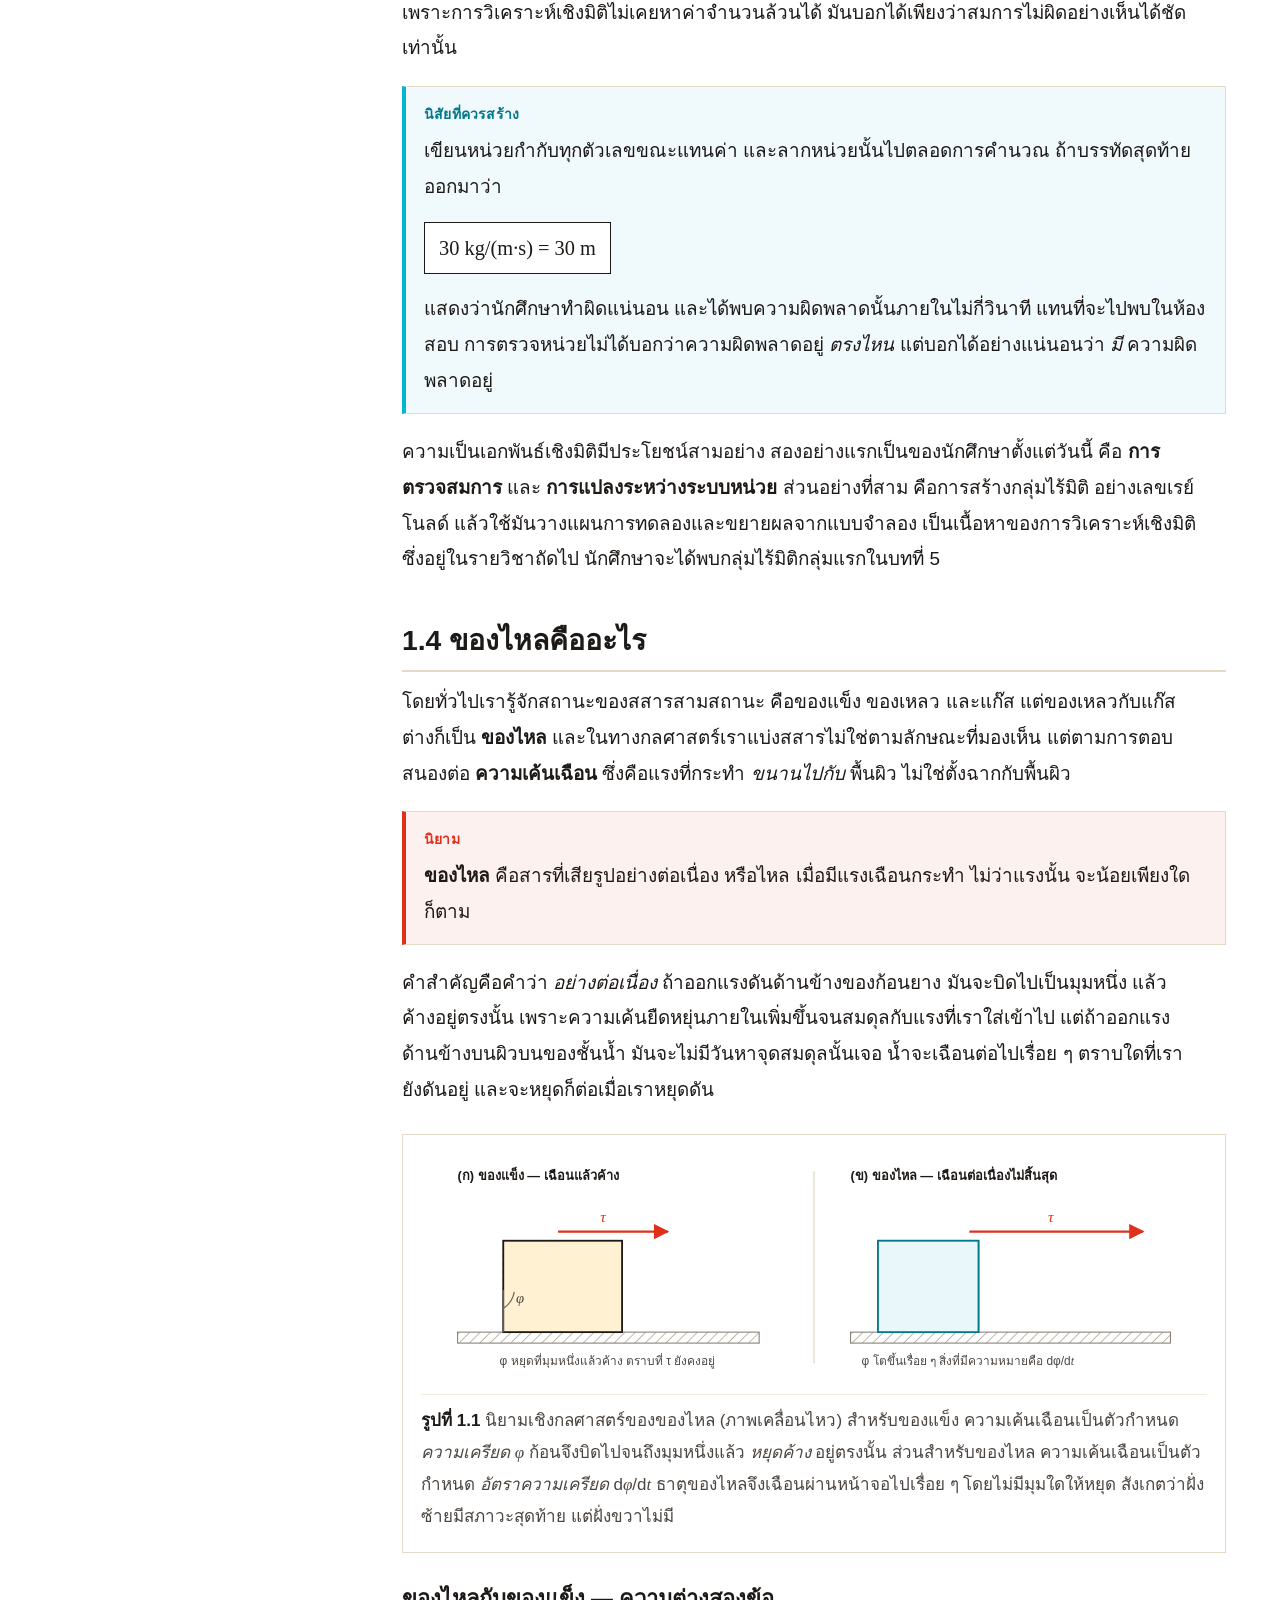
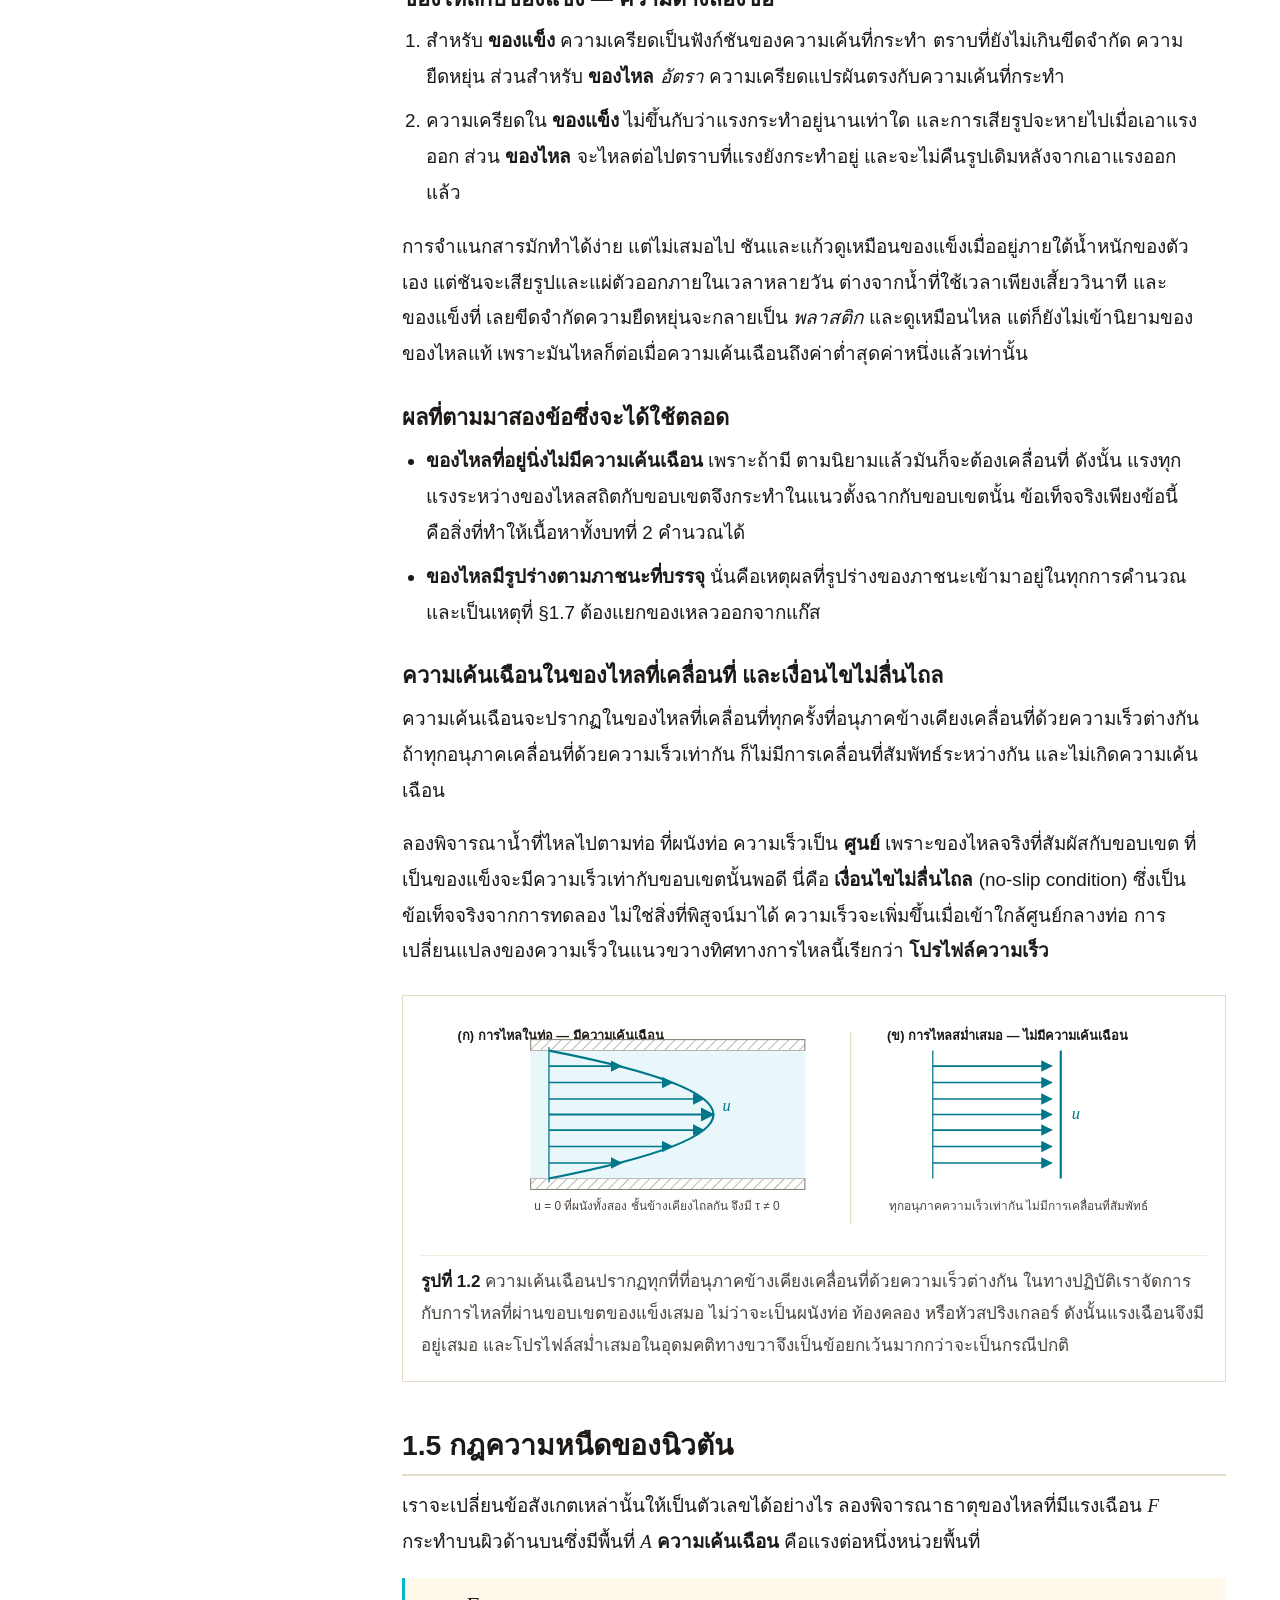
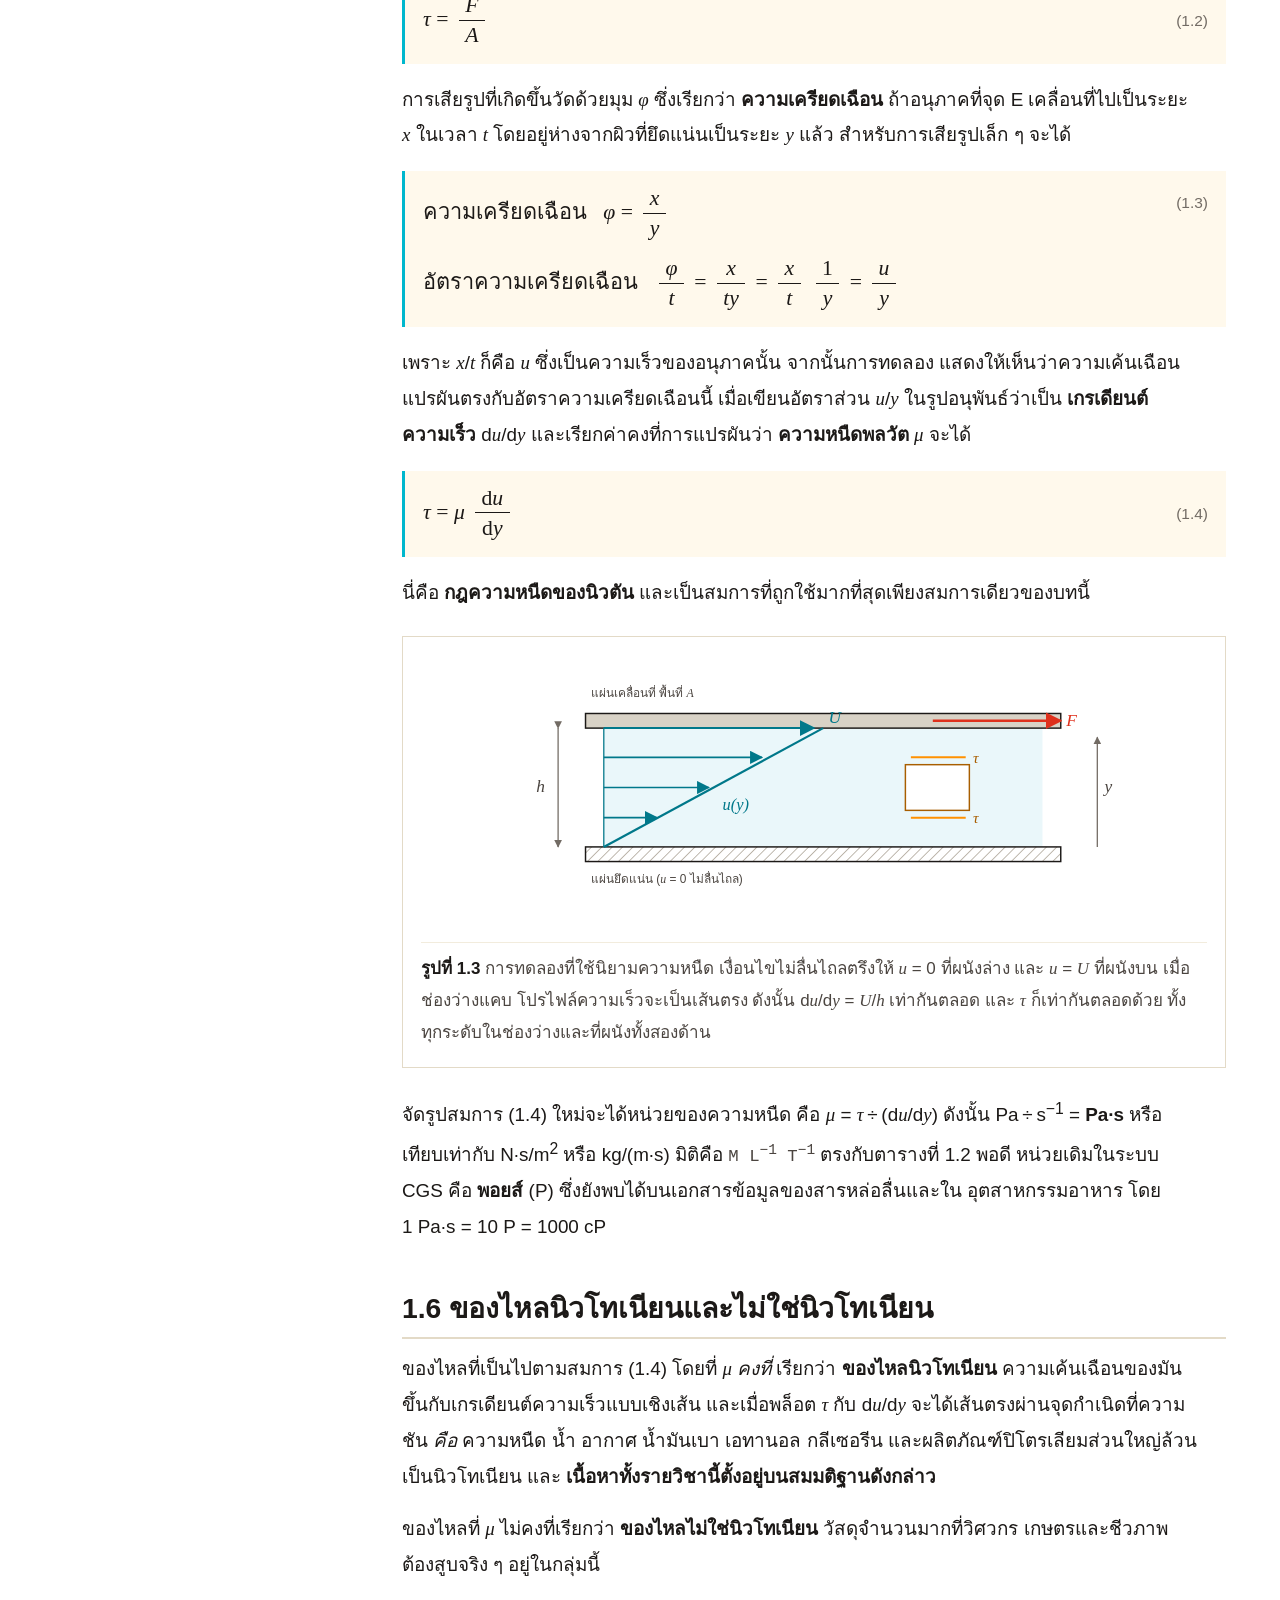
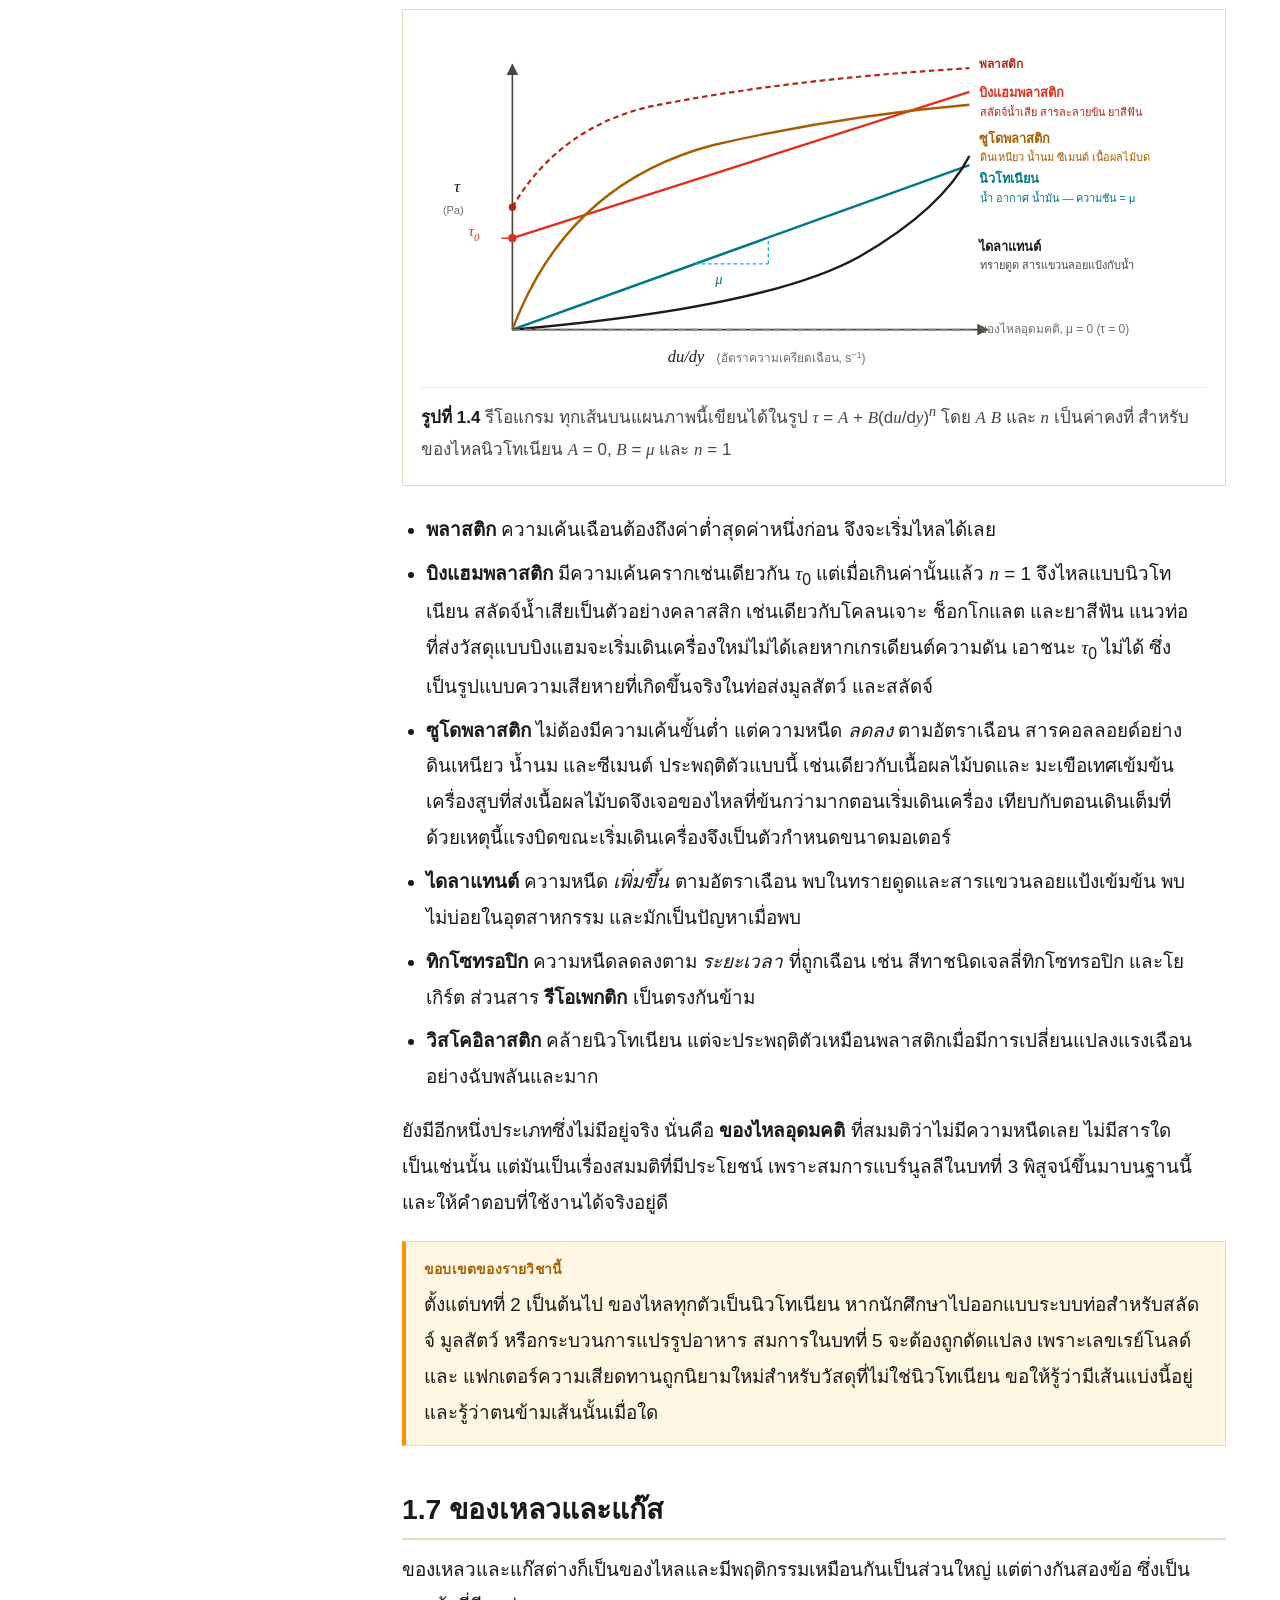
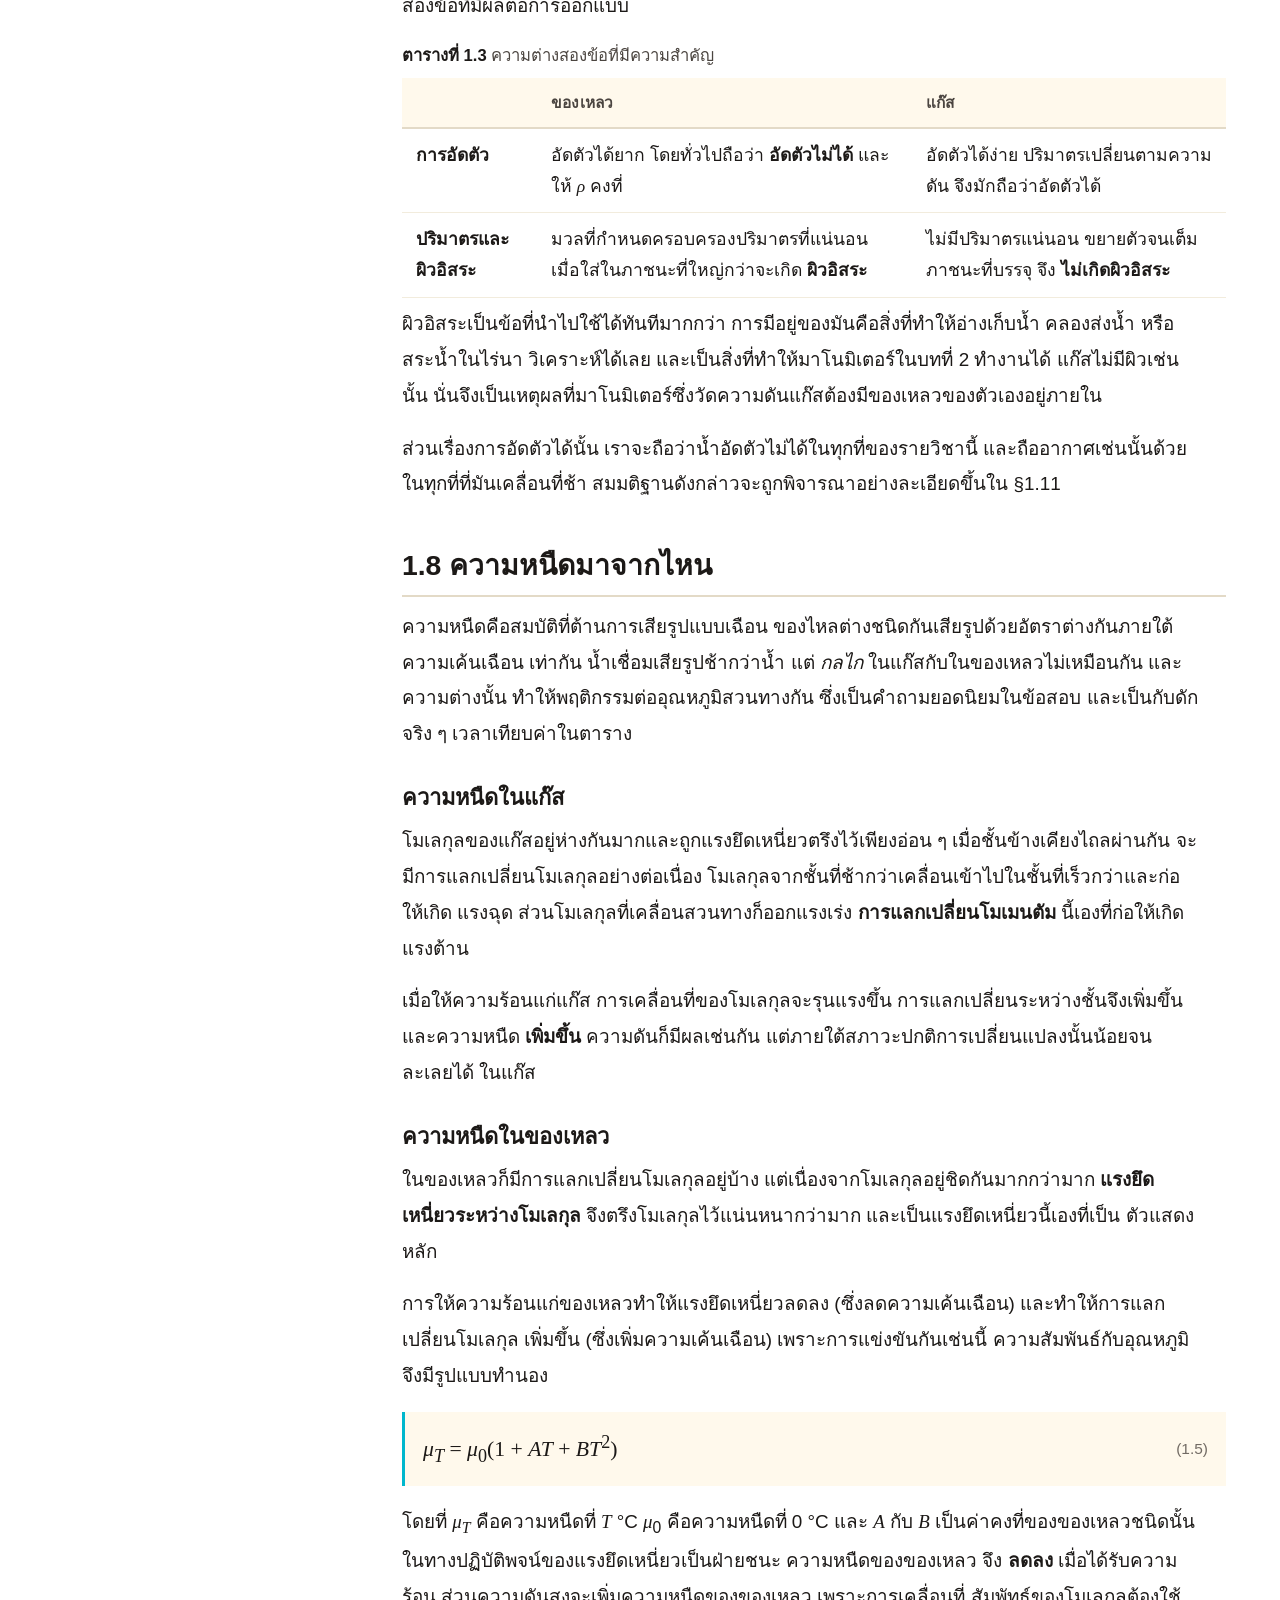
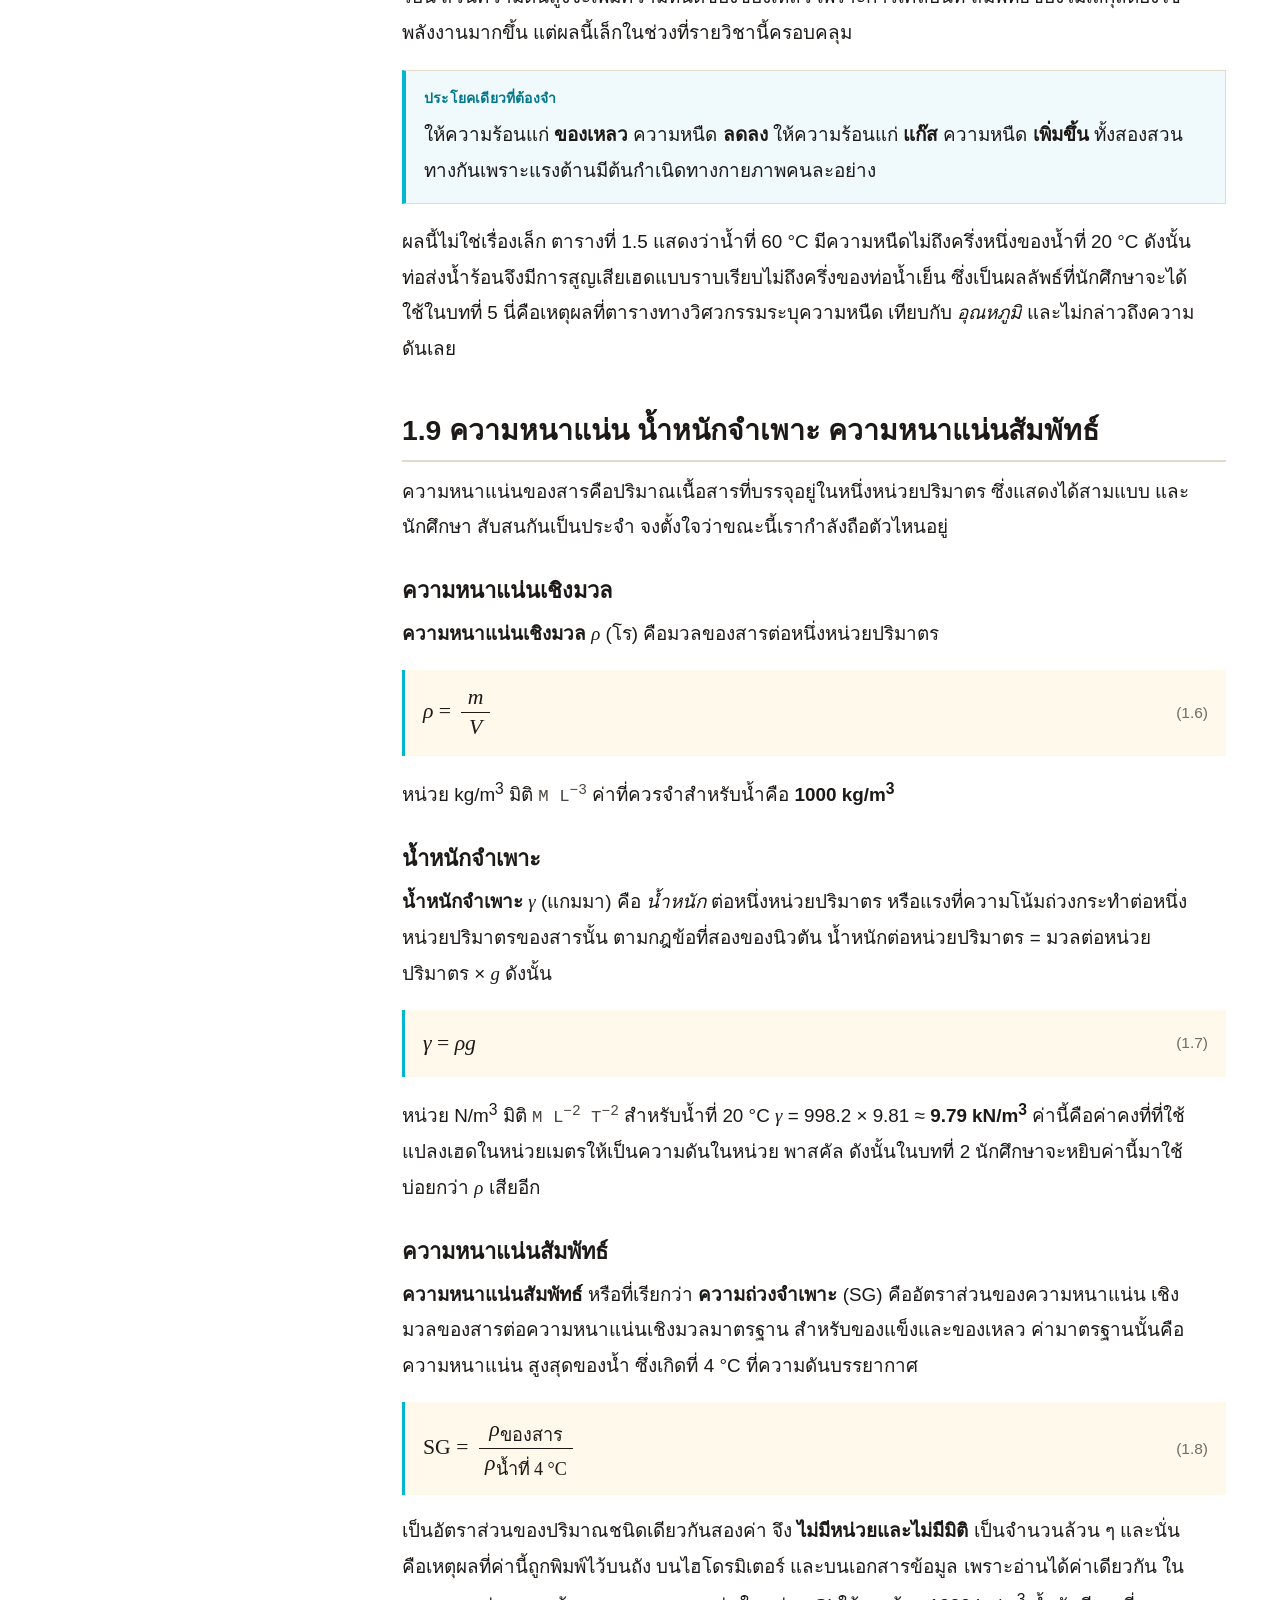
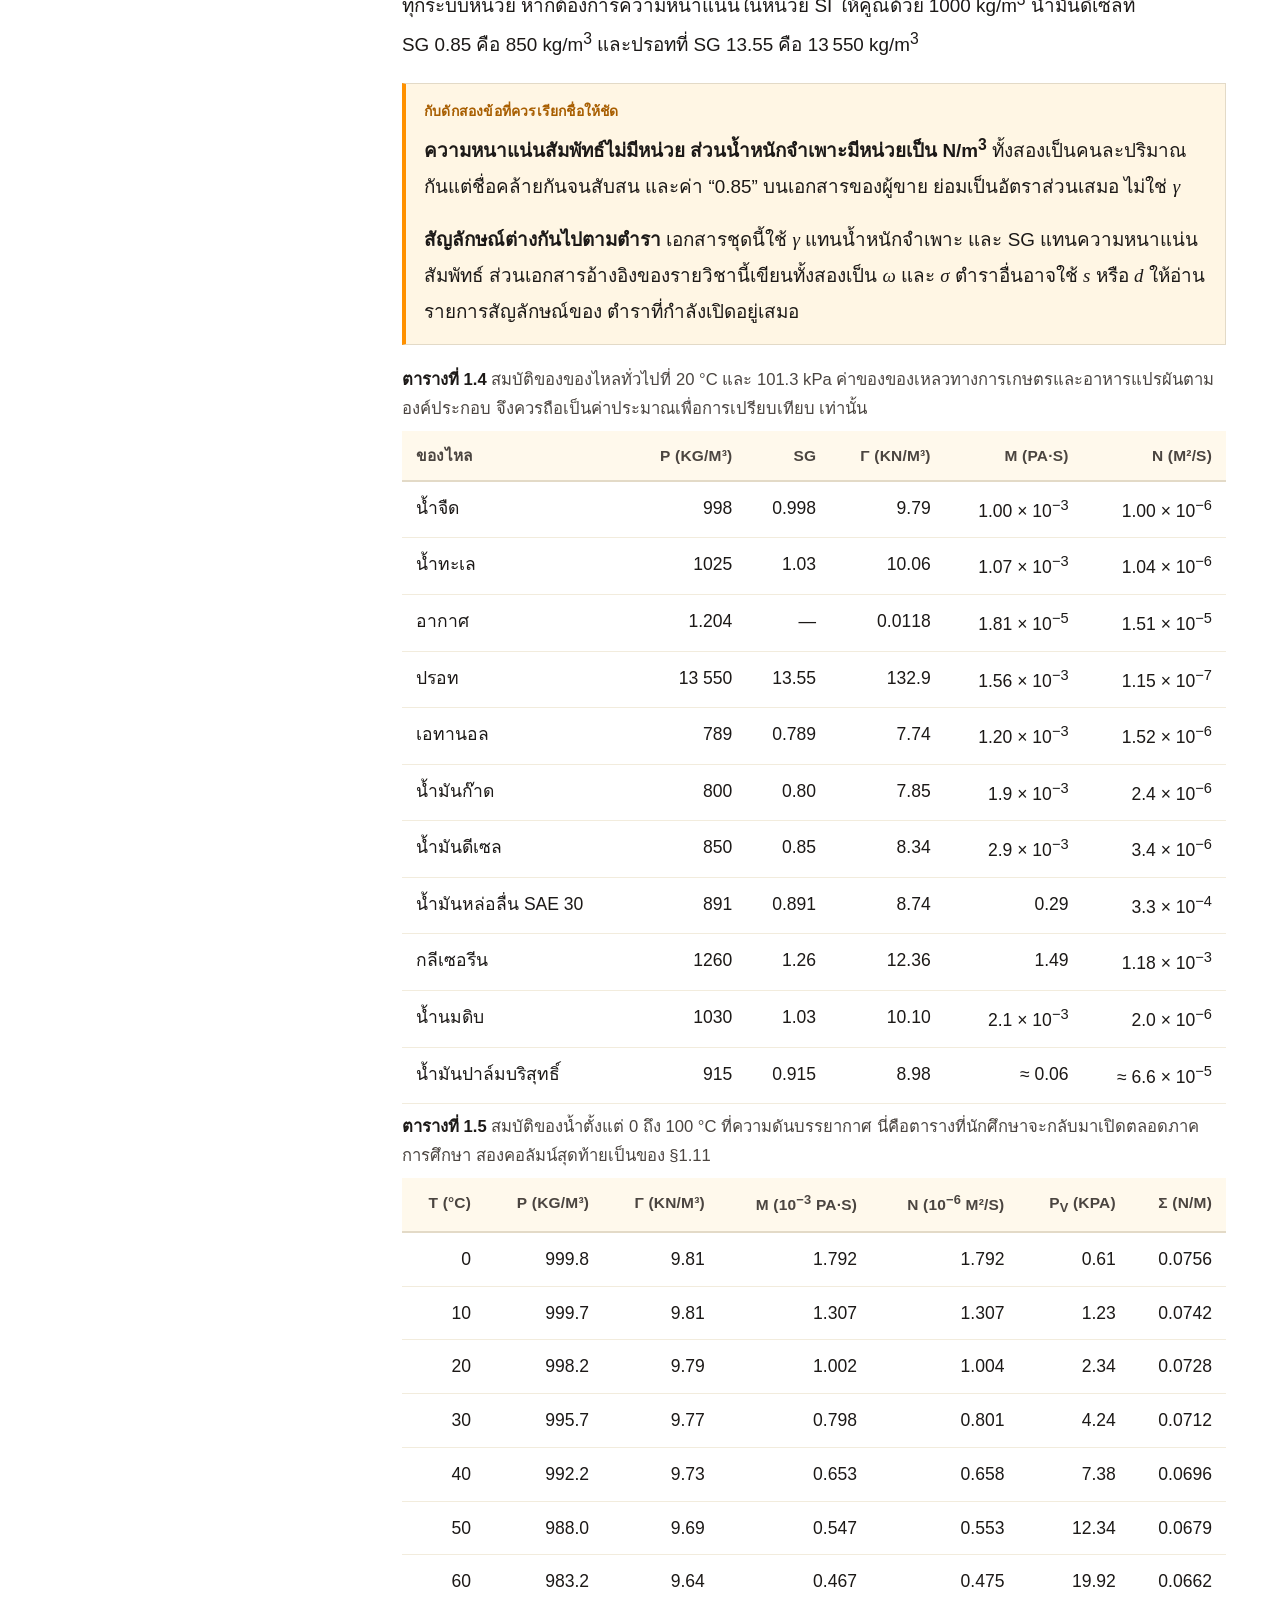
==== commit 16785514: "Add the Thai edition of Chapter 5, and complete the course chapter5-th.html mirrors chapter5.html ex" ====
--- a/chapter1-th.html
+++ b/chapter1-th.html
@@ -48,7 +48,7 @@
         <li><a href="chapter2-th.html">บทที่&nbsp;2 &mdash; แรงในของไหลสถิต</a></li>
         <li><a href="chapter3-th.html">บทที่&nbsp;3 &mdash; ความต่อเนื่องและแบร์นูลลี</a></li>
         <li><a href="chapter4-th.html">บทที่&nbsp;4 &mdash; สมการโมเมนตัม</a></li>
-        <li><span class="muted">บทที่&nbsp;5 &mdash; ของไหลจริงในท่อ<em>ยังไม่เผยแพร่</em></span></li>
+        <li><a href="chapter5-th.html">บทที่&nbsp;5 &mdash; ของไหลจริงในท่อ</a></li>
       </ul>
     </nav>
 
